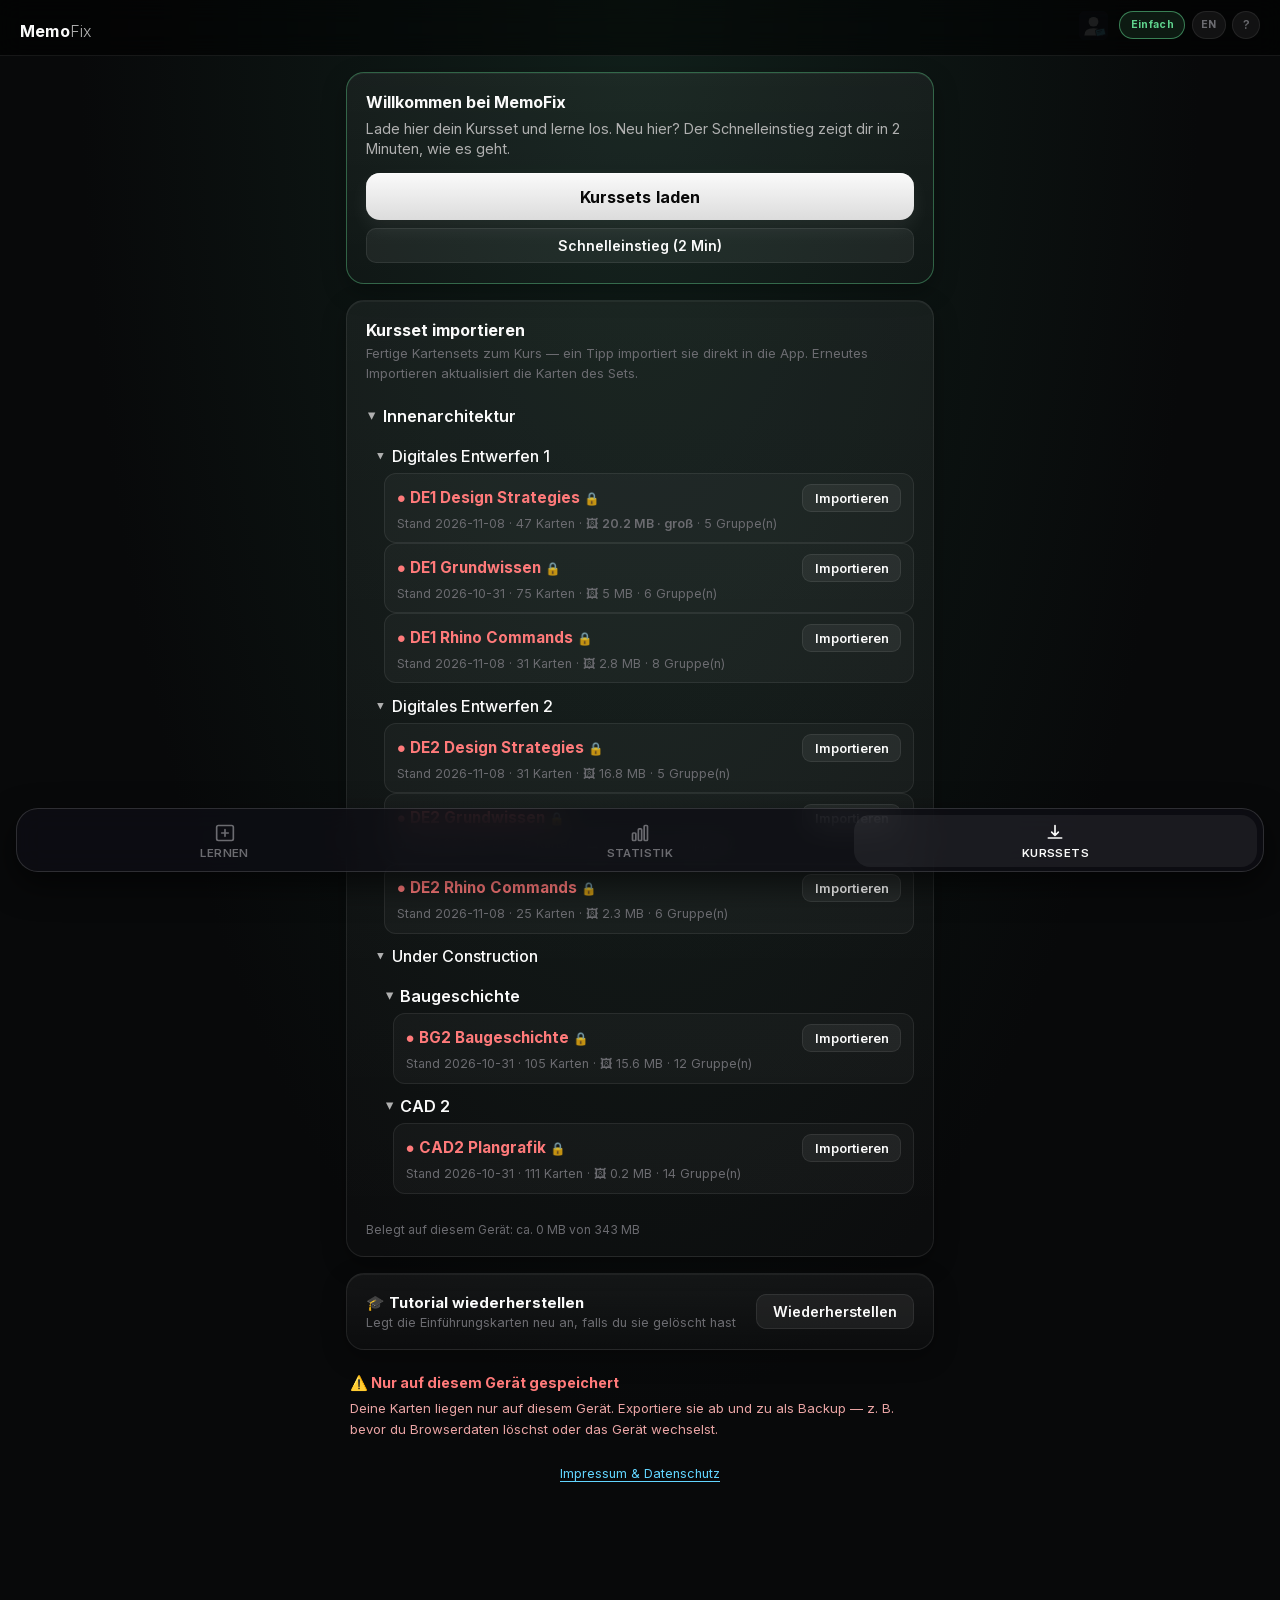
==== index.html @ 6b798d2e "Add files via upload" ====
<!DOCTYPE html>
<html lang="de">
<head>
  <meta charset="UTF-8">
  <meta name="viewport" content="width=device-width, initial-scale=1.0, viewport-fit=cover">
  <meta name="apple-mobile-web-app-capable" content="yes">
  <meta name="apple-mobile-web-app-status-bar-style" content="black-translucent">
  <meta name="apple-mobile-web-app-title" content="MemoFix">
  <meta name="theme-color" content="#080808">
  <link rel="manifest" href="manifest.json">
  <link rel="apple-touch-icon" href="apple-touch-icon.png">
  <link rel="icon" type="image/png" sizes="192x192" href="icon-192.png">
  <title>MemoFix</title>
  <link rel="stylesheet" href="style.css?v=102">
</head>
<body>

  <header>
    <h1><span class="title-memo">Memo</span><span class="title-pix">Fix</span></h1>
    <div class="header-btns">
      <button id="btn-modus" class="btn-modus" type="button">Einfach</button>
      <button id="btn-lang" class="btn-lang">EN</button>
      <button id="btn-info" class="btn-help" title="Hilfe">?</button>
    </div>
  </header>

  <!-- ── INFO-MODAL ────────────────────────────────────── -->
  <div id="info-modal" class="modal-backdrop hidden">
    <div class="modal">
      <div class="modal-header">
        <h2>Hilfe</h2>
        <button id="btn-info-close" class="btn-modal-close">✕</button>
      </div>
      <div class="modal-body">
        <div class="modal-section">
          <div class="modal-section-title">🎴 Lernmodus</div>
          <div class="anleitung-zeilen">
            <div class="anleitung-zeile">
              <span class="anleitung-icon">🖼️</span>
              <div class="anleitung-text"><strong>Foto-Karte: Bild → Begriff</strong> — Bild sehen, Begriff erinnern · Karte antippen → dreht sich um → Begriff erscheint</div>
            </div>
            <div class="anleitung-zeile">
              <span class="anleitung-icon">📖</span>
              <div class="anleitung-text"><strong>Begriff-Karte: Begriff → Info</strong> — Begriff sehen, Info/Definition erinnern · Karte antippen → dreht sich um</div>
            </div>
            <div class="anleitung-zeile">
              <span class="anleitung-icon">🔄</span>
              <div class="anleitung-text"><strong>Umgekehrt lernen</strong> — Modus „Begriff → Bild/Text": Begriff vorstellen, dann Bild/Definition aufdecken</div>
            </div>
            <div class="anleitung-zeile">
              <span class="anleitung-icon">🔍</span>
              <div class="anleitung-text"><strong>„Begriff zeigen"</strong> — Antwort aufdecken ohne Tippen, zählt als nachgeschaut (✗)</div>
            </div>
            <div class="anleitung-zeile">
              <span class="anleitung-icon">✓✗</span>
              <div class="anleitung-text"><strong>Wertung korrigieren</strong> — ✓ oder ✗ antippen, um die Wertung zu ändern</div>
            </div>
            <div class="anleitung-zeile">
              <span class="anleitung-icon">↺</span>
              <div class="anleitung-text"><strong>Nachgeschaut üben</strong> — nach der Übung nur die nicht gewussten Karten wiederholen</div>
            </div>
            <div class="anleitung-zeile">
              <span class="anleitung-icon">🎯</span>
              <div class="anleitung-text"><strong>Schwächste Karten</strong> — startet mit den Karten, die du am häufigsten nachgeschaut hast · bezieht sich auf deine aktuelle Auswahl</div>
            </div>
            <div class="anleitung-zeile">
              <span class="anleitung-icon">↔️</span>
              <div class="anleitung-text"><strong>Pfeile / Wischen</strong> — Karten ohne Wertung vor- und zurückblättern · links/rechts wischen hat denselben Effekt</div>
            </div>
            <div class="anleitung-zeile">
              <span class="anleitung-icon">💬</span>
              <div class="anleitung-text"><strong>Notiz</strong> — erscheint beim Aufdecken als Zusatzinfo</div>
            </div>
            <div class="anleitung-zeile">
              <span class="anleitung-icon">⏱</span>
              <div class="anleitung-text"><strong>Auto-Timer</strong> — 3 · 5 · 8 · 12 s wählen: Karte dreht sich automatisch um, danach geht es zur nächsten · Timer-Durchläufe ohne Bewertung zählen nicht in die Statistik</div>
            </div>
            <div class="anleitung-zeile">
              <span class="anleitung-icon">🔁</span>
              <div class="anleitung-text"><strong>Autorepeat</strong> — nach dem letzten Bild startet die Runde automatisch neu</div>
            </div>
            <div class="anleitung-zeile">
              <span class="anleitung-icon">⭐</span>
              <div class="anleitung-text"><strong>Favoriten</strong> — Stern antippen markiert eine Karte als Favorit · unter SICHERUNG gezielt als Favoriten-Gruppe exportieren</div>
            </div>
          </div>
        </div>
        <div class="modal-divider"></div>
        <div class="modal-section">
          <div class="modal-section-title">⚙️ Verwaltung</div>
          <div class="anleitung-zeilen">
            <div class="anleitung-zeile">
              <span class="anleitung-icon">📂</span>
              <div class="anleitung-text"><strong>3 Ebenen:</strong> Sammlung → Gruppe → Karte — z.B. „Hochschule" → „Biologie Kap. 3" → einzelne Karten</div>
            </div>
            <div class="anleitung-zeile">
              <span class="anleitung-icon">1️⃣</span>
              <div class="anleitung-text"><strong>Sammlung erstellen</strong> — Oberkategorie für verwandte Gruppen · per ▲▼ sortieren · 📁 Gruppe zwischen Sammlungen verschieben</div>
            </div>
            <div class="anleitung-zeile">
              <span class="anleitung-icon">2️⃣</span>
              <div class="anleitung-text"><strong>Gruppe erstellen</strong> — innerhalb einer Sammlung · per ▲▼ innerhalb der Sammlung sortieren</div>
            </div>
            <div class="anleitung-zeile">
              <span class="anleitung-icon">3️⃣</span>
              <div class="anleitung-text"><strong>Karte hinzufügen</strong> — ＋ am Gruppen-Header tippt direkt in diese Gruppe · oder unten im Formular Gruppe wählen, Name eingeben, 📷 Foto <em>oder</em> 📖 Text wählen</div>
            </div>
            <div class="anleitung-zeile">
              <span class="anleitung-icon">📷</span>
              <div class="anleitung-text"><strong>Foto-Karte</strong> — Foto als Vorderseite, Name als Rückseite · Foto antippen zum Austauschen</div>
            </div>
            <div class="anleitung-zeile">
              <span class="anleitung-icon">📖</span>
              <div class="anleitung-text"><strong>Begriff-Karte</strong> — Begriff vorne, Info/Definition hinten · mehrzeilige Texte werden als Aufzählung dargestellt</div>
            </div>
            <div class="anleitung-zeile">
              <span class="anleitung-icon">🔍</span>
              <div class="anleitung-text"><strong>Großansicht</strong> — Kartennamen antippen → Bild/Text wird groß angezeigt · links/rechts wischen zum Durchblättern</div>
            </div>
            <div class="anleitung-zeile">
              <span class="anleitung-icon">📋</span>
              <div class="anleitung-text"><strong>Kopieren</strong> — Karte in eine andere Gruppe duplizieren (✏️ öffnet Bearbeiten-Modal)</div>
            </div>
            <div class="anleitung-zeile">
              <span class="anleitung-icon">🎨</span>
              <div class="anleitung-text"><strong>Sammlungsfarbe</strong> — Farbpunkt neben dem Sammlungsnamen antippen · Farbe erscheint als Streifen links und als Kartenhintergrund im Lernmodus</div>
            </div>
            <div class="anleitung-zeile">
              <span class="anleitung-icon">🔗</span>
              <div class="anleitung-text"><strong>Links</strong> — beim Bearbeiten einer Karte Links hinzufügen (z.&nbsp;B. Wikipedia, YouTube) · erscheinen beim Aufdecken als tippbare Verweise</div>
            </div>
            <div class="anleitung-zeile">
              <span class="anleitung-icon">💬</span>
              <div class="anleitung-text"><strong>Notiz</strong> — kurze Zusatzinfo pro Karte (max. 250 Zeichen) · wird beim Aufdecken angezeigt</div>
            </div>
          </div>
        </div>
        <div class="modal-divider"></div>
        <div class="modal-section">
          <div class="modal-section-title">💾 Datenspeicher &amp; Backup</div>
          <div class="anleitung-zeilen">
            <div class="anleitung-zeile">
              <span class="anleitung-icon">📱</span>
              <div class="anleitung-text">Karten werden <strong>lokal im Browser</strong> gespeichert — kein Server, kein Internet nötig</div>
            </div>
            <div class="anleitung-zeile">
              <span class="anleitung-icon">📤</span>
              <div class="anleitung-text"><strong>Exportieren als Datei</strong> — einzelne Gruppen oder alles sichern und teilen · <strong>iPhone:</strong> Teilen-Menü → „In Dateien sichern"</div>
            </div>
            <div class="anleitung-zeile">
              <span class="anleitung-icon">🖨</span>
              <div class="anleitung-text"><strong>Exportieren als PDF</strong> — unter SICHERUNG Gruppen wählen, Format „PDF" wählen · öffnet Druckansicht mit allen Karten · im Druckdialog „Als PDF sichern" wählen</div>
            </div>
            <div class="anleitung-zeile">
              <span class="anleitung-icon">📥</span>
              <div class="anleitung-text"><strong>Importieren</strong> — Hinzufügen (bestehende behalten) oder Alles ersetzen · importiert auch Sammlungsstruktur</div>
            </div>
            <div class="anleitung-zeile">
              <span class="anleitung-icon">⚠️</span>
              <div class="anleitung-text">„Browserdaten löschen" (in den Einstellungen von Browser oder Handy) entfernt auch alle Karten — regelmäßig exportieren!</div>
            </div>
          </div>
        </div>
        <div class="modal-divider"></div>
        <div class="modal-section">
          <div class="modal-section-title">🔧 Probleme &amp; Lösungen</div>
          <div class="anleitung-zeilen">
            <div class="anleitung-zeile">
              <span class="anleitung-icon">🖼️</span>
              <div class="anleitung-text"><strong>Bilder verschwunden oder Export hängt?</strong> — App schließen und neu öffnen · die Bilder werden sofort wieder geladen · keine Daten gehen verloren</div>
            </div>
          </div>
        </div>
        <p class="modal-meta-device">📱 Optimiert für iPhone im Hochformat</p>
        <p class="modal-meta">Version 2.0 · Prof. Klaus Teltenkötter 2026 <span id="build-version" class="modal-meta-build"></span></p>
      </div>
    </div>
  </div>

  <!-- ── KARTE BEARBEITEN / KOPIEREN MODAL ─────────────── -->
  <!-- ── NAMEN (Sammlung / Gruppe) ─────────────────────── -->
  <div id="namen-modal" class="modal-backdrop hidden">
    <div class="modal">
      <div class="modal-header">
        <h2 id="namen-modal-titel">Bearbeiten</h2>
        <button id="btn-namen-close" class="btn-modal-close">✕</button>
      </div>
      <div class="modal-body">
        <div class="form-group">
          <label for="namen-de" id="namen-de-l">Name</label>
          <input type="text" id="namen-de" maxlength="60">
        </div>
        <div class="form-group">
          <label for="namen-en" id="namen-en-l">Name (EN)</label>
          <input type="text" id="namen-en" maxlength="60">
        </div>
        <label class="check-zeile hidden" id="namen-zweisprachig-zeile">
          <input type="checkbox" id="namen-zweisprachig">
          <span id="namen-zweisprachig-l">Inhalt ist bereits zweisprachig (Sprachschalter ändert die Karten nicht)</span>
        </label>
        <button id="btn-namen-save" class="btn-primary" style="margin-top:0.75rem">Speichern</button>
      </div>
    </div>
  </div>

  <div id="karte-edit-modal" class="modal-backdrop hidden">
    <div class="modal">
      <div class="modal-header">
        <h2 id="karte-edit-titel">Karte bearbeiten</h2>
        <button id="btn-karte-edit-close" class="btn-modal-close">✕</button>
      </div>
      <div class="modal-body">
        <div class="form-group">
          <label>Typ</label>
          <div class="karten-modus-chips">
            <button type="button" id="karte-edit-chip-foto" class="karten-modus-chip">📷 Bild vorn</button>
            <button type="button" id="karte-edit-chip-text" class="karten-modus-chip">📖 Begriff vorn, Bild hinten</button>
          </div>
          <p id="karte-edit-chip-hinweis" class="modal-hint" style="font-size:0.75rem;line-height:1.45;margin-top:0.4rem"></p>
        </div>
        <div class="form-group hidden" id="karte-edit-foto-gruppe">
          <label id="karte-edit-foto-label">Fotos <span class="label-optional">(mehrere möglich)</span></label>
          <div id="karte-edit-fotos-liste" class="karte-edit-fotos-liste hidden"></div>
          <label for="karte-edit-foto-input" class="btn-datei-waehlen">📷 Foto hinzufügen</label>
          <input type="file" id="karte-edit-foto-input" accept="image/*" multiple style="display:none">
        </div>
        <div class="form-group">
          <label for="karte-edit-name" id="karte-edit-name-label">Name</label>
          <input type="text" id="karte-edit-name" maxlength="100">
        </div>
        <div class="form-group">
          <label for="karte-edit-gruppe">Gruppe</label>
          <select id="karte-edit-gruppe"></select>
        </div>
        <div class="form-group hidden" id="karte-edit-vorderseite-gruppe">
          <label for="karte-edit-vorderseite">Text / Vorderseite</label>
          <textarea id="karte-edit-vorderseite" class="input-vorderseite" maxlength="1000"></textarea>
        </div>
        <div class="form-group">
          <label for="karte-edit-notiz">Notiz <span class="label-optional">(optional)</span></label>
          <textarea id="karte-edit-notiz" class="input-notiz" rows="4" maxlength="3000" placeholder="Zusatzinfo, erscheint beim Aufdecken… (max. 3000 Zeichen)"></textarea>
        </div>
        <div class="form-group">
          <label for="karte-edit-merke">Merke <span class="label-optional">(optional, farbig hervorgehoben)</span></label>
          <textarea id="karte-edit-merke" class="input-notiz" rows="2" maxlength="500" placeholder="Kernaussage in ein bis zwei Sätzen… (max. 500 Zeichen)"></textarea>
        </div>
        <details class="en-felder" id="karte-edit-en">
          <summary id="karte-edit-en-summary">🇬🇧 English <span class="label-optional">(optional, für den Sprachschalter)</span></summary>
          <div class="form-group">
            <label for="karte-edit-name-en" id="l-name-en">Name (EN)</label>
            <input type="text" id="karte-edit-name-en" maxlength="100">
          </div>
          <div class="form-group">
            <label for="karte-edit-vorderseite-en" id="l-vorderseite-en">Vorderseite (EN)</label>
            <textarea id="karte-edit-vorderseite-en" class="input-vorderseite" maxlength="1000"></textarea>
          </div>
          <div class="form-group">
            <label for="karte-edit-notiz-en" id="l-notiz-en">Notiz (EN)</label>
            <textarea id="karte-edit-notiz-en" class="input-notiz" rows="4" maxlength="3000"></textarea>
          </div>
          <div class="form-group">
            <label for="karte-edit-merke-en" id="l-merke-en">Merke (EN)</label>
            <textarea id="karte-edit-merke-en" class="input-notiz" rows="2" maxlength="500"></textarea>
          </div>
        </details>
        <div class="form-group">
          <label for="karte-edit-links">Links <span class="label-optional">(optional, eine URL pro Zeile)</span></label>
          <textarea id="karte-edit-links" class="input-notiz" rows="2" maxlength="1000" placeholder="https://…"></textarea>
        </div>
        <div class="form-group">
          <label for="karte-edit-video">YouTube <span class="label-optional">(optional — Video-ID oder URL)</span></label>
          <input type="text" id="karte-edit-video" class="input-video" placeholder="z.B. KNDU2hgeLlc oder https://youtu.be/…" autocomplete="off" autocorrect="off" spellcheck="false">
          <span id="karte-edit-video-status" class="video-input-status"></span>
        </div>
        <button id="btn-karte-edit-save" class="btn-primary">Speichern</button>
      </div>
    </div>
  </div>

  <!-- ── GRUPPE VERSCHIEBEN MODAL ─────────────────────── -->
  <div id="gruppe-verschieben-modal" class="modal-backdrop hidden">
    <div class="modal">
      <div class="modal-header">
        <h2>Gruppe verschieben</h2>
        <button id="btn-gruppe-verschieben-close" class="btn-modal-close">✕</button>
      </div>
      <div class="modal-body">
        <p class="modal-hint" id="gruppe-verschieben-info"></p>
        <div id="sammlung-auswahl-liste" class="sammlung-auswahl-liste"></div>
      </div>
    </div>
  </div>

  <!-- ── EXPORT MODAL ──────────────────────────────────── -->
  <div id="export-modal" class="modal-backdrop hidden">
    <div class="modal">
      <div class="modal-header">
        <h2>Gruppen exportieren</h2>
        <button id="btn-export-modal-close" class="btn-modal-close">✕</button>
      </div>
      <div class="modal-body">
        <p class="modal-hint">Welche Gruppen sollen exportiert werden?</p>
        <div id="export-gruppen-liste" class="modal-check-liste"></div>
        <div class="selection-actions" style="margin:0.5rem 0 0.75rem">
          <button id="btn-export-alle" class="btn-secondary">Alle</button>
          <button id="btn-export-keine" class="btn-secondary">Keine</button>
        </div>
        <div class="export-format-toggle">
          <button class="export-fmt-btn active" data-fmt="datei">📦 Datei</button>
          <button class="export-fmt-btn" data-fmt="pdf">🖨 PDF</button>
        </div>
        <label class="modal-hint" style="display:flex;align-items:center;gap:0.5rem;margin-top:0.6rem;cursor:pointer">
          <input type="checkbox" id="export-ohne-bilder"> <span id="export-ohne-bilder-txt">Ohne Bilder (nur Text, Links, Struktur)</span>
        </label>
        <button id="btn-export-start" class="btn-primary" style="margin-top:0.75rem">Exportieren</button>
        <p id="export-ios-hinweis" class="modal-hint hidden" style="margin-top:0.75rem;font-size:0.78rem;line-height:1.5">
          📱 <strong>iPhone / iPad:</strong> Die Datei wird über das Teilen-Menü geöffnet. Tippe dort auf <em>„In Dateien sichern"</em>, um den Speicherort selbst zu wählen.
        </p>
        <p id="export-pdf-hinweis" class="modal-hint hidden" style="margin-top:0.75rem;font-size:0.78rem;line-height:1.5">
          🖨 Im Druckdialog <em>„Als PDF sichern"</em> wählen · <strong>iPhone:</strong> Teilen-Symbol → „In Dateien sichern"
        </p>
      </div>
    </div>
  </div>

  <!-- ── IMPORT MODAL ──────────────────────────────────── -->
  <div id="import-modal" class="modal-backdrop hidden">
    <div class="modal">
      <div class="modal-header">
        <h2>Importieren</h2>
        <button id="btn-import-modal-close" class="btn-modal-close">✕</button>
      </div>
      <div class="modal-body">
        <p class="modal-hint">Gefundene Gruppen in der Datei:</p>
        <div id="import-gruppen-info" class="import-gruppen-info"></div>
        <div class="import-modus-toggle">
          <button class="import-modus-btn active" data-modus="hinzufuegen">
            <div class="modus-label">➕ Hinzufügen</div>
            <div class="modus-desc">Neue Gruppen ergänzen · Bestehende behalten</div>
          </button>
          <button class="import-modus-btn" data-modus="ersetzen">
            <div class="modus-label">🔄 Alles ersetzen</div>
            <div class="modus-desc">Alle vorhandenen Karten werden überschrieben</div>
          </button>
        </div>
        <button id="btn-import-start" class="btn-primary" style="margin-top:0.75rem">Importieren</button>
      </div>
    </div>
  </div>

  <main>

    <!-- ── VERWALTUNG ─────────────────────────────────── -->
    <section id="view-verwaltung" class="view">

      <div class="card">
        <div class="card-header">
          <h2>Sammlungen</h2>
          <span id="sammlungen-badge" class="badge">0</span>
          <span id="karten-gesamt" class="badge">0</span>
          <button id="btn-toggle-alle-gruppen" class="btn-gruppen-toggle">Alle öffnen</button>
        </div>
        <div class="karten-filter">
          <div class="suche-wrap">
            <input type="text" id="input-karten-suche" placeholder="🔍 Karten suchen…" class="karten-suche">
            <button id="btn-suche-clear" class="suche-clear-btn hidden" aria-label="Suche löschen">✕</button>
          </div>
          <select id="select-karten-sort" class="karten-sort">
            <option value="manuell">Manuell ▲▼</option>
            <option value="az" selected>A → Z</option>
            <option value="za">Z → A</option>
          </select>
        </div>
        <div class="input-row" style="margin-bottom:0.75rem">
          <input type="text" id="input-neue-sammlung" placeholder="Neue Sammlung…" maxlength="60">
          <button id="btn-sammlung-add" class="btn-icon" title="Sammlung hinzufügen">+</button>
        </div>
        <div id="sammlungen-liste"></div>
        <p id="keine-sammlungen-hinweis" class="hinweis hidden">Noch keine Sammlungen. Bitte eine Sammlung anlegen.</p>
        <p id="keine-karten-hinweis" class="hinweis hidden">Noch keine Karten vorhanden.</p>
      </div>

      <div class="card">
        <div class="card-header card-header-toggle" id="karte-hinzufuegen-header">
          <h2>Karte hinzufügen</h2>
          <span class="card-toggle-arrow">▶</span>
        </div>
        <div id="karte-hinzufuegen-body" class="hidden">
        <form id="form-karte">
          <div class="form-group">
            <label for="select-gruppe">Gruppe</label>
            <select id="select-gruppe" required>
              <option value="">Gruppe wählen…</option>
            </select>
          </div>
          <div class="form-group">
            <label for="input-name" id="label-input-name">Name</label>
            <input type="text" id="input-name" placeholder="Name oder Begriff…" required maxlength="100">
          </div>
          <div class="form-group">
            <label>Karten-Inhalt</label>
            <div class="karten-modus-chips">
              <button type="button" class="karten-modus-chip active" id="chip-foto">📷 Bild vorn</button>
              <button type="button" class="karten-modus-chip" id="chip-text">📖 Begriff vorn, Bild hinten</button>
            </div>
            <p id="chip-hinweis" class="modal-hint" style="font-size:0.75rem;line-height:1.45;margin-top:0.4rem"></p>
            <div id="foto-bereich">
              <label id="foto-bereich-label" class="hidden"></label>
              <div id="neue-karte-fotos-liste" class="karte-edit-fotos-liste hidden"></div>
              <div class="foto-upload" id="foto-upload">
                <input type="file" id="input-foto" accept="image/*" multiple>
                <div id="upload-placeholder" class="upload-placeholder">
                  <span class="upload-icon">📷</span>
                  <span>Tippen zum Foto auswählen</span>
                </div>
              </div>
              <label for="input-foto" id="btn-neue-karte-foto-add" class="btn-datei-waehlen hidden">📷 Weiteres Foto hinzufügen</label>
            </div>
            <div id="text-bereich" class="hidden">
              <textarea id="input-vorderseite" class="input-vorderseite" placeholder="Text, Definition oder Erklärung… (max. 1000 Zeichen)" maxlength="1000"></textarea>
            </div>
          </div>
          <div class="form-group">
            <label for="input-notiz">Notiz <span class="label-optional">(optional, erscheint beim Aufdecken)</span></label>
            <textarea id="input-notiz" class="input-notiz" rows="4" maxlength="3000" placeholder="Zusatzinfo zum Begriff… (max. 3000 Zeichen)"></textarea>
          </div>
          <div class="form-group">
            <label for="input-merke">Merke <span class="label-optional">(optional, farbig hervorgehoben)</span></label>
            <textarea id="input-merke" class="input-notiz" rows="2" maxlength="500" placeholder="Kernaussage in ein bis zwei Sätzen… (max. 500 Zeichen)"></textarea>
          </div>
          <div class="form-group">
            <label for="input-links">Links <span class="label-optional">(optional, eine URL pro Zeile)</span></label>
            <textarea id="input-links" class="input-notiz" rows="2" maxlength="1000" placeholder="https://…"></textarea>
          </div>
          <div class="form-group">
            <label for="input-video">YouTube <span class="label-optional">(optional — Video-ID oder URL)</span></label>
            <input type="text" id="input-video" class="input-video" placeholder="z.B. KNDU2hgeLlc oder https://youtu.be/…" autocomplete="off" autocorrect="off" spellcheck="false">
            <span id="input-video-status" class="video-input-status"></span>
          </div>
          <button type="submit" id="btn-karte-speichern" class="btn-primary">Karte speichern</button>
        </form>
        </div>
      </div>

    </section>

    <!-- ── LERNEN ──────────────────────────────────────── -->
    <section id="view-lernen" class="view hidden">

      <div id="lernen-auswahl">
        <div class="card">
          <div class="card-header" id="lernen-auswahl-header"><h2>Gruppen auswählen</h2><button id="btn-lern-toggle-alle" class="btn-gruppen-toggle" type="button">Alle öffnen</button></div>
          <div id="gruppen-checkboxen" class="gruppen-checkboxen"></div>
          <div class="selection-actions">
            <button id="btn-alle-waehlen" class="btn-secondary">Alle</button>
            <button id="btn-keine-waehlen" class="btn-secondary">Keine</button>
            <button id="btn-schwaeche-waehlen" class="btn-secondary">Schwächste</button>
          </div>
          <div class="lernmodus-toggle">
            <button class="lernmodus-btn active" data-modus="foto" id="btn-modus-foto">
              <div class="modus-label">Normal</div>
              <div class="modus-desc">📷 Foto · 📖 Begriff → Lösung</div>
            </button>
            <button class="lernmodus-btn" data-modus="name" id="btn-modus-name">
              <div class="modus-label">Umgekehrt</div>
              <div class="modus-desc">Lösung → 📷 Foto · 📖 Begriff</div>
            </button>
          </div>
          <div class="lern-timer-row nur-erweitert">
            <span class="lern-timer-label">⏱</span>
            <div class="lern-timer-btns" id="auswahl-timer-btns">
              <button class="timer-btn active" data-sek="0">Aus</button>
              <button class="timer-btn" data-sek="1">1s</button>
              <button class="timer-btn" data-sek="3">3s</button>
              <button class="timer-btn" data-sek="5">5s</button>
              <button class="timer-btn" data-sek="10">10s</button>
              <button class="timer-btn timer-btn-repeat" id="btn-autorepeat-auswahl">🔁</button>
            </div>
          </div>
          <div class="lern-start-row">
            <button id="btn-lernen-start" class="btn-primary btn-large" disabled>Lernen starten</button>
            <button id="btn-fullscreen169" class="btn-secondary btn-large-sec nur-erweitert" disabled>⛶ Fullscreen 16:9</button>
          </div>
          <button id="btn-spiel" class="btn-spiel-karte" disabled>
            <span class="bsk-titel">🤿 <span class="title-memo">Memo</span><span class="title-pix">Dive</span></span>
            <span class="bsk-text">Lernt gemeinsam spielerisch.</span>
          </button>
          <!-- TEST-FEATURE: bei Bedarf komplett entfernbar (HTML/CSS/JS je 1 Block) -->
          <button type="button" id="btn-claude-auswahl-besprechen" class="btn-claude-besprechen" disabled>🗣️ Auswahl mit Claude besprechen</button>
        </div>
      </div>

      <div id="lernen-flashcard" class="hidden">
        <div class="lern-header">
          <div class="lern-header-links">
            <button id="btn-beenden" class="btn-text">✕ Beenden</button>
            <button id="btn-lern-favorit" class="btn-lern-favorit hidden" title="Favorit">★</button>
          </div>
          <div class="lern-progress-wrap">
            <div class="lern-progress-track">
              <div id="lern-progress-fill" class="lern-progress-fill" style="width:0%"></div>
            </div>
            <span id="lern-position" class="lern-position-counter">1 / 1</span>
          </div>
          <button id="btn-mischen" class="btn-text nur-erweitert">⇄ Gemischt</button>
        </div>
        <div class="lern-karte-area">
          <div id="stack-card-2" class="stack-card stack-card-2"></div>
          <div id="stack-card-1" class="stack-card stack-card-1"></div>
          <div id="lernkarte" class="lernkarte">
            <span id="lern-favorit-stern" class="lern-favorit-stern hidden">⭐</span>
            <div id="lernkarte-foto-wrapper" class="lernkarte-foto-wrapper">
              <img id="lern-foto" src="" alt="Foto">
              <div id="lern-foto-slideshow" class="foto-slideshow hidden">
                <div id="lern-foto-slides" class="foto-slides"></div>
                <div id="lern-foto-dots" class="foto-dots"></div>
              </div>
            </div>
            <div class="lernkarte-text-scroll-wrap hidden" id="lernkarte-text-scroll-wrap">
              <div id="lernkarte-text-vorderseite" class="lernkarte-text-vorderseite">
                <div id="lern-text-gruppe" class="lern-text-gruppe"></div>
                <p id="lern-vorderseite-text"></p>
                <p id="lern-notiz-text-rueck" class="lern-notiz hidden"></p>
                <div id="lern-text-fotos" class="lern-text-fotos hidden">
                  <div id="lern-text-fotos-slides" class="lern-text-fotos-slides"></div>
                  <div id="lern-text-fotos-dots" class="lern-text-fotos-dots"></div>
                </div>
              </div>
              <div class="scroll-ind scroll-ind-top hidden" id="scroll-ind-top">▲</div>
              <div class="scroll-ind scroll-ind-bottom hidden" id="scroll-ind-bottom">▼</div>
            </div>
            <div id="lern-name-karte" class="lern-name-karte hidden">
              <span id="lern-name-karte-text"></span>
              <span id="lern-name-karte-gruppe" class="lern-name-karte-gruppe"></span>
            </div>
            <div id="lern-hint-pill" class="lern-hint-pill">
              <svg width="12" height="12" viewBox="0 0 24 24" fill="none" stroke="currentColor" stroke-width="2" stroke-linecap="round" stroke-linejoin="round"><path d="M9 11.24V7.5a2.5 2.5 0 0 1 5 0v3.74M7 11h10l-1 9H8z"/></svg>
              <span>Tippen zum Aufdecken</span>
            </div>
            <div id="lern-name-overlay" class="lern-name-overlay hidden">
              <span id="lern-name-text"></span>
              <span id="lern-gruppe-text" class="lern-gruppe-text"></span>
              <p id="lern-notiz-text" class="lern-notiz hidden"></p>
            </div>
          </div>
        </div>
        <div id="lern-repeat-pause" class="lern-repeat-pause hidden"></div>
        <div id="lern-card-links" class="lern-card-links hidden"></div>
        <div id="lern-card-video" class="lern-card-video hidden"></div>
        <div id="lern-swipe-hint" class="lern-swipe-hint hidden">
          <div class="lern-swipe-hint-inner">
            <span class="lern-swipe-arrow">←</span>
            <span class="lern-swipe-label">wischen</span>
            <span class="lern-swipe-arrow">→</span>
          </div>
          <div class="lern-swipe-sub">navigiert vor &amp; zurück</div>
        </div>
        <div id="lern-countdown" class="lern-countdown hidden">3</div>
        <div id="timer-bar-wrap" class="timer-bar-wrap hidden">
          <div id="timer-bar" class="timer-bar"></div>
        </div>
        <div class="session-timer-row nur-erweitert" id="session-timer-row">
          <span class="lern-timer-label">⏱</span>
          <div class="lern-timer-btns">
            <button class="timer-btn active" data-sek="0">Aus</button>
            <button class="timer-btn" data-sek="1">1s</button>
            <button class="timer-btn" data-sek="3">3s</button>
            <button class="timer-btn" data-sek="5">5s</button>
            <button class="timer-btn" data-sek="10">10s</button>
            <button class="timer-btn timer-btn-repeat" id="btn-autorepeat-session">🔁</button>
          </div>
        </div>
        <div class="lern-steuerung">
          <button id="btn-zurueck" class="btn-nav">&#8592;</button>
          <div class="mitte-bereich">
            <button id="btn-aufdecken" class="btn-aufdecken">Begriff zeigen</button>
            <div id="lern-feedback" class="lern-feedback hidden"></div>
          </div>
          <div class="btn-weiter-wrap">
            <button id="btn-weiter" class="btn-nav">&#8594;</button>
          </div>
        </div>
        <!-- TEST-FEATURE: bei Bedarf komplett entfernbar (HTML/CSS/JS je 1 Block) -->
        <button type="button" id="btn-claude-besprechen" class="btn-claude-besprechen">🗣️ Mit Claude besprechen</button>
      </div>

      <div id="lernen-ende" class="hidden">
        <div class="ende-card">
          <h2>Übung beendet!</h2>
          <p class="ende-subtitle" id="ende-subtitle"></p>
          <div class="ende-stats">
            <div class="stat stat-gewusst">
              <span class="stat-zahl" id="stat-gewusst">0</span>
              <span class="stat-label">Gewusst ✓</span>
            </div>
            <div class="stat stat-nicht">
              <span class="stat-zahl" id="stat-nicht">0</span>
              <span class="stat-label">Nachgeschaut ✗</span>
            </div>
          </div>
          <div class="ende-buttons">
            <button id="btn-neue-uebung" class="btn-primary">Neue Übung starten</button>
            <button id="btn-nachgeschaut-ueben" class="btn-text hidden">↺ Nachgeschaut üben</button>
            <button id="btn-ende-auswahl" class="btn-text">Andere Gruppen auswählen</button>
          </div>
        </div>
      </div>

    </section>

    <!-- ── STATISTIK ───────────────────────────────────── -->
    <section id="view-statistik" class="view hidden">

      <div class="card">
        <div class="card-header"><h2>Übersicht</h2></div>
        <div class="stat-overview">
          <div class="stat-overview-item">
            <span class="stat-overview-zahl" id="stat-total-sitzungen">0</span>
            <span class="stat-overview-label">Sitzungen</span>
          </div>
          <div class="stat-overview-item">
            <span class="stat-overview-zahl" id="stat-avg-score">—</span>
            <span class="stat-overview-label">Ø Trefferquote</span>
          </div>
          <div class="stat-overview-item">
            <span class="stat-overview-zahl" id="stat-total-abgefragt">0</span>
            <span class="stat-overview-label">Abfragen gesamt</span>
          </div>
        </div>
      </div>

      <div class="card">
        <div class="card-header"><h2>Schwierigste Karten</h2>
          <div id="stat-zeitraum" class="stat-zeitraum"><button type="button" data-tage="30">30 Tage</button><button type="button" data-tage="0">Alle</button></div>
        </div>
        <div id="schwierigste-namen"></div>
        <p id="keine-schwierig-hinweis" class="hinweis">Noch keine Daten vorhanden.</p>
        <button id="btn-schwaeche-ueben" class="btn-schwaeche hidden">⟳ Schwächste Karten jetzt üben</button>
      </div>

      <div class="card">
        <div class="card-header"><h2>Letzte Sitzungen</h2></div>
        <div id="sitzungen-verlauf"></div>
        <p id="keine-verlauf-hinweis" class="hinweis">Noch keine Sitzungen absolviert.</p>
      </div>

      <div class="card">
        <div class="sicherung-zeile">
          <div class="sicherung-info">
            <strong>Statistik zurücksetzen</strong>
            <p>Alle Sitzungsdaten löschen, Karten bleiben erhalten</p>
          </div>
          <button id="btn-statistik-loeschen" class="btn-danger">Löschen</button>
        </div>
      </div>

    </section>

    <!-- ── SICHERUNG ───────────────────────────────────── -->
    <section id="view-sicherung" class="view hidden">

      <div id="kursset-hinweis" class="kursset-hinweis-box hidden">
        <span></span>
        <button type="button" id="kursset-hinweis-link" class="btn-text">Anzeigen</button>
      </div>

      <div class="card willkommen-card hidden" id="willkommen-card">
        <strong id="willkommen-titel">Willkommen bei MemoFix</strong>
        <p id="willkommen-text">Lade unten dein Kursset und lerne los. Neu hier? Der Schnelleinstieg zeigt dir in 2 Minuten, wie es geht.</p>
        <div class="willkommen-btns">
          <button type="button" id="btn-willkommen-laden" class="btn-primary">Kurssets laden</button>
          <button type="button" id="btn-willkommen-start" class="btn-secondary">Schnelleinstieg (2 Min)</button>
        </div>
      </div>

      <div class="card" id="kursset-card">
        <strong id="kursset-titel">Kursset importieren</strong>
        <p id="kursset-desc" class="kursset-desc">Fertige Kartensets zum Kurs — ein Tipp importiert sie direkt in die App. Erneutes Importieren aktualisiert die Karten des Sets.</p>
        <div id="kursset-liste" class="kursset-liste"></div>
        <button type="button" id="btn-kursset-alle" class="btn-secondary hidden" style="margin-top:0.6rem;width:100%">Alle aktualisieren</button>
        <button type="button" id="btn-kursset-aufraeumen" class="btn-secondary hidden" style="margin-top:0.5rem;width:100%">🧹 Speicher aufräumen</button>
      </div>

      <div class="card nur-erweitert">
        <div class="sicherung-zeile">
          <div class="sicherung-info">
            <strong>Aus Datei importieren</strong>
            <p>Karten aus einer Backup-Datei laden</p>
          </div>
          <button id="btn-import-trigger" class="btn-secondary btn-inline">Importieren</button>
          <input type="file" id="input-import" accept=".json" class="hidden">
        </div>
      </div>

      <div class="card nur-erweitert">
        <div class="sicherung-zeile">
          <div class="sicherung-info">
            <strong>Exportieren</strong>
            <p>Einzelne Gruppen oder alles als Backup speichern</p>
          </div>
          <button id="btn-export" class="btn-primary btn-inline">Exportieren</button>
        </div>
      </div>

      <div class="card nur-erweitert">
        <div class="sicherung-zeile">
          <div class="sicherung-info">
            <strong>Fotos komprimieren</strong>
            <p>Verkleinert große, unkomprimierte Fotos (z.&nbsp;B. über „Bearbeiten" hinzugefügt), spart Speicherplatz und macht Exporte zuverlässiger</p>
          </div>
          <button id="btn-fotos-komprimieren" class="btn-secondary btn-inline">Komprimieren</button>
        </div>
      </div>

      <div class="card nur-erweitert">
        <div class="sicherung-zeile">
          <div class="sicherung-info">
            <strong>KI-Briefing für neue Karten</strong>
            <p>Fertiger Prompt für ChatGPT, Gemini, Claude &amp; Co. — erklärt der KI das MemoFix-Datenformat, damit sie direkt passende Karten-Sets zum Import erzeugen kann</p>
          </div>
          <button type="button" id="btn-ki-briefing" class="btn-secondary btn-inline">Anzeigen</button>
        </div>
      </div>

      <div class="card nur-erweitert">
        <div class="sicherung-zeile">
          <div class="sicherung-info">
            <strong>🎯 KI-Briefing für Rate-Fragen</strong>
            <p>Prompt, mit dem eine KI zu deinen eigenen Karten Multiple-Choice-Fragen für den Raten-Modus in MemoDive erstellt. Export (ohne Bilder) → KI → Import „Hinzufügen“</p>
          </div>
          <button type="button" id="btn-ki-raten" class="btn-secondary btn-inline">Anzeigen</button>
        </div>
      </div>

      <div class="card">
        <div class="sicherung-zeile">
          <div class="sicherung-info">
            <strong id="tutorial-titel">🎓 Tutorial wiederherstellen</strong>
            <p id="tutorial-desc">Legt die Einführungskarten neu an, falls du sie gelöscht hast</p>
          </div>
          <button id="btn-tutorial-neu" class="btn-secondary btn-inline">Wiederherstellen</button>
        </div>
      </div>

      <div class="card info-card">
        <strong>⚠️ Nur auf diesem Gerät gespeichert</strong>
        <p>Deine Karten liegen nur auf diesem Gerät. Exportiere sie ab und zu als Backup — z.&nbsp;B. bevor du Browserdaten löschst oder das Gerät wechselst.</p>
      </div>

      <p class="impressum-link"><a id="link-impressum" href="impressum.html#de" target="_blank" rel="noopener">Impressum &amp; Datenschutz</a></p>

    </section>

  </main>

  <nav class="bottom-nav">
    <button class="nav-item active nur-erweitert" data-view="verwaltung">
      <svg viewBox="0 0 24 24" fill="none" stroke="currentColor" stroke-width="2" stroke-linecap="round" stroke-linejoin="round">
        <rect x="3" y="3" width="7" height="7" rx="1"/><rect x="14" y="3" width="7" height="7" rx="1"/>
        <rect x="3" y="14" width="7" height="7" rx="1"/><rect x="14" y="14" width="7" height="7" rx="1"/>
      </svg>
      <span>Verwaltung</span>
    </button>
    <button class="nav-item" data-view="lernen">
      <svg viewBox="0 0 24 24" fill="none" stroke="currentColor" stroke-width="2" stroke-linecap="round" stroke-linejoin="round">
        <rect x="2" y="3" width="20" height="18" rx="2"/><path d="M8 12h8M12 8v8"/>
      </svg>
      <span>Lernen</span>
    </button>
    <button class="nav-item" data-view="statistik">
      <svg viewBox="0 0 24 24" fill="none" stroke="currentColor" stroke-width="2" stroke-linecap="round" stroke-linejoin="round">
        <rect x="3" y="12" width="4" height="9" rx="1"/><rect x="10" y="7" width="4" height="14" rx="1"/><rect x="17" y="3" width="4" height="18" rx="1"/>
      </svg>
      <span>Statistik</span>
    </button>
    <button class="nav-item" data-view="sicherung">
      <svg viewBox="0 0 24 24" fill="none" stroke="currentColor" stroke-width="2" stroke-linecap="round" stroke-linejoin="round">
        <path d="M12 3v12M8 11l4 4 4-4"/><path d="M4 18h16"/>
      </svg>
      <span>Sicherung</span>
    </button>
  </nav>

  <!-- ── KARTE DETAIL OVERLAY ──────────────────────────── -->
  <div id="karte-detail-overlay" class="karte-detail-overlay hidden" role="dialog" aria-modal="true">
    <div class="karte-detail-inner">
      <div id="karte-detail-foto-wrap" class="karte-detail-foto-wrap">
        <img id="karte-detail-foto" src="" alt="">
        <div id="karte-detail-foto-slideshow" class="foto-slideshow hidden">
          <div id="karte-detail-foto-slides" class="foto-slides"></div>
          <div id="karte-detail-foto-dots" class="foto-dots"></div>
        </div>
      </div>
      <div id="karte-detail-text-wrap" class="karte-detail-text-wrap hidden">
        <div id="karte-detail-text"></div>
        <div id="karte-detail-text-fotos" class="lern-text-fotos hidden">
          <div id="karte-detail-text-fotos-slides" class="lern-text-fotos-slides"></div>
          <div id="karte-detail-text-fotos-dots" class="lern-text-fotos-dots"></div>
        </div>
      </div>
      <div class="karte-detail-meta">
        <span id="karte-detail-name" class="karte-detail-name"></span>
        <span id="karte-detail-gruppe" class="karte-detail-gruppe"></span>
        <span id="karte-detail-counter" class="karte-detail-counter"></span>
        <span id="karte-detail-notiz" class="karte-detail-notiz hidden"></span>
        <div id="karte-detail-links" class="karte-detail-links hidden"></div>
        <div id="karte-detail-video" class="lern-card-video hidden"></div>
      </div>
    </div>
    <div id="karte-detail-swipe-hint" class="karte-detail-swipe-hint hidden">‹ wischen ›</div>
    <button id="btn-karte-teilen" class="karte-detail-share-btn" aria-label="Karte teilen">
      <svg viewBox="0 0 24 24" fill="none" stroke="currentColor" stroke-width="2" stroke-linecap="round" stroke-linejoin="round" width="18" height="18"><circle cx="18" cy="5" r="3"/><circle cx="6" cy="12" r="3"/><circle cx="18" cy="19" r="3"/><line x1="8.59" y1="13.51" x2="15.42" y2="17.49"/><line x1="15.41" y1="6.51" x2="8.59" y2="10.49"/></svg>
    </button>
    <button id="btn-detail-favorit" class="karte-detail-fav-btn" aria-label="Favorit">★</button>
  </div>

  <div id="toast" class="toast hidden"></div>

  <!-- ── PRINT VIEW (nur für PDF-Export) ───────────────── -->
  <div id="print-view"></div>

  <!-- ── VIDEO OVERLAY ─────────────────────────────────── -->
  <div id="video-overlay" class="video-overlay hidden" role="dialog" aria-modal="true">
    <button id="btn-video-close" class="video-overlay-close" aria-label="Video schließen">✕</button>
    <div class="video-iframe-wrap" id="video-iframe-wrap">
      <iframe id="video-iframe" src="" allowfullscreen
        allow="autoplay; encrypted-media; picture-in-picture"
        frameborder="0" title="YouTube Video"></iframe>
    </div>
    <div id="video-overlay-title" class="video-overlay-title"></div>
  </div>

  <script src="app.js?v=147"></script>
</body>
</html>
---- style.css ----
/* Schriften lokal (kein Abruf bei Google): Inter und Instrument Serif, SIL Open Font License 1.1 */
@font-face { font-family: 'Instrument Serif'; font-style: italic; font-weight: 400; font-display: swap;
  src: url('fonts/InstrumentSerif-italic-latin-ext.woff2') format('woff2'); unicode-range: U+0100-02BA, U+02BD-02C5, U+02C7-02CC, U+02CE-02D7, U+02DD-02FF, U+0304, U+0308, U+0329, U+1D00-1DBF, U+1E00-1E9F, U+1EF2-1EFF, U+2020, U+20A0-20AB, U+20AD-20C4, U+2113, U+2C60-2C7F, U+A720-A7FF; }
@font-face { font-family: 'Instrument Serif'; font-style: italic; font-weight: 400; font-display: swap;
  src: url('fonts/InstrumentSerif-italic-latin.woff2') format('woff2'); unicode-range: U+0000-00FF, U+0131, U+0152-0153, U+02BB-02BC, U+02C6, U+02DA, U+02DC, U+0304, U+0308, U+0329, U+2000-206F, U+20AC, U+2122, U+2191, U+2193, U+2212, U+2215, U+FEFF, U+FFFD; }
@font-face { font-family: 'Instrument Serif'; font-style: normal; font-weight: 400; font-display: swap;
  src: url('fonts/InstrumentSerif-normal-latin-ext.woff2') format('woff2'); unicode-range: U+0100-02BA, U+02BD-02C5, U+02C7-02CC, U+02CE-02D7, U+02DD-02FF, U+0304, U+0308, U+0329, U+1D00-1DBF, U+1E00-1E9F, U+1EF2-1EFF, U+2020, U+20A0-20AB, U+20AD-20C4, U+2113, U+2C60-2C7F, U+A720-A7FF; }
@font-face { font-family: 'Instrument Serif'; font-style: normal; font-weight: 400; font-display: swap;
  src: url('fonts/InstrumentSerif-normal-latin.woff2') format('woff2'); unicode-range: U+0000-00FF, U+0131, U+0152-0153, U+02BB-02BC, U+02C6, U+02DA, U+02DC, U+0304, U+0308, U+0329, U+2000-206F, U+20AC, U+2122, U+2191, U+2193, U+2212, U+2215, U+FEFF, U+FFFD; }
@font-face { font-family: 'Inter'; font-style: normal; font-weight: 300 800; font-display: swap;
  src: url('fonts/Inter-normal-latin-ext.woff2') format('woff2'); unicode-range: U+0100-02BA, U+02BD-02C5, U+02C7-02CC, U+02CE-02D7, U+02DD-02FF, U+0304, U+0308, U+0329, U+1D00-1DBF, U+1E00-1E9F, U+1EF2-1EFF, U+2020, U+20A0-20AB, U+20AD-20C4, U+2113, U+2C60-2C7F, U+A720-A7FF; }
@font-face { font-family: 'Inter'; font-style: normal; font-weight: 300 800; font-display: swap;
  src: url('fonts/Inter-normal-latin.woff2') format('woff2'); unicode-range: U+0000-00FF, U+0131, U+0152-0153, U+02BB-02BC, U+02C6, U+02DA, U+02DC, U+0304, U+0308, U+0329, U+2000-206F, U+20AC, U+2122, U+2191, U+2193, U+2212, U+2215, U+FEFF, U+FFFD; }

*, *::before, *::after { box-sizing: border-box; margin: 0; padding: 0; }

:root {
  --bg:            #070708;
  --bg-grad:       radial-gradient(ellipse at 50% 0%, #14141a 0%, #08080a 60%);
  --surface:       #0d0d11;
  --surface2:      #131318;
  --accent:        #ffffff;
  --accent-h:      #dcdcdc;
  --text:          #FAFAFA;
  --text-dim:      #B0B0B0;
  --muted:         #6B6B70;
  --border:        rgba(255,255,255,0.08);
  --border-strong: rgba(255,255,255,0.14);
  --danger:        #cc4444;
  --shadow:        inset 0 1px 0 rgba(255,255,255,0.05), 0 8px 24px rgba(0,0,0,0.3);
  --radius:        18px;
  --nav-h:         96px;
  --header-h:      56px;
  --serif:         'Instrument Serif', Georgia, serif;
  /* MemoFix-CD: Hellblau = Identität, Links und Infos, MemoDive · Grün = Modus Einfach, „richtig“ · Orange = Achtung, Joker, Zeit · Weiß = Hauptknöpfe */
  --mf-blau:       #62d5ff;
  --mf-blau-rgb:   98, 213, 255;
}

body {
  font-family: 'Inter', -apple-system, BlinkMacSystemFont, 'Segoe UI', sans-serif;
  background: var(--bg-grad);
  background-color: var(--bg);
  color: var(--text);
  min-height: 100dvh;
  padding-bottom: calc(var(--nav-h) + max(env(safe-area-inset-bottom), 12px));
  -webkit-tap-highlight-color: transparent;
  -webkit-font-smoothing: antialiased;
  overscroll-behavior-y: none;
}

header {
  position: sticky;
  top: 0;
  z-index: 100;
  background: rgba(0,0,0,0.55);
  backdrop-filter: blur(12px);
  -webkit-backdrop-filter: blur(12px);
  height: calc(var(--header-h) + env(safe-area-inset-top));
  padding: calc(0.9rem + env(safe-area-inset-top)) 1.25rem 0.9rem;
  border-bottom: 1px solid var(--border);
  display: flex;
  align-items: flex-end;
  justify-content: space-between;
}
header h1 { font-size: 1rem; letter-spacing: 0.2px; color: var(--text); }
.header-btns { display: flex; align-items: center; gap: 0.4rem; }
.title-memo { font-weight: 700; }
.title-pix  { font-weight: 300; color: var(--text-dim); }

.btn-help {
  background: rgba(255,255,255,0.06);
  border: 1px solid var(--border);
  color: var(--muted);
  width: 28px; height: 28px;
  border-radius: 50%;
  font-size: 0.75rem; font-weight: 600;
  font-family: inherit;
  cursor: pointer; flex-shrink: 0;
  display: flex; align-items: center; justify-content: center;
  margin-bottom: 2px;
  transition: border-color 0.15s, color 0.15s;
}
.btn-help:active { border-color: var(--accent); color: var(--accent); }
.btn-lang {
  background: rgba(255,255,255,0.06);
  border: 1px solid var(--border);
  color: var(--muted);
  height: 28px; padding: 0 0.5rem;
  border-radius: 14px;
  font-size: 0.65rem; font-weight: 700; letter-spacing: 0.5px;
  font-family: inherit;
  cursor: pointer; flex-shrink: 0;
  display: flex; align-items: center; justify-content: center;
  margin-bottom: 2px;
  transition: border-color 0.15s, color 0.15s, background 0.15s;
}
.btn-lang:active { border-color: var(--accent); color: var(--accent); background: rgba(255,255,255,0.1); }

/* ── MODALS ─────────────────────────────────────────── */
.modal-backdrop {
  position: fixed; inset: 0;
  background: rgba(0,0,0,0.75);
  z-index: 500;
  display: flex; align-items: flex-end;
  padding: 1rem;
  backdrop-filter: blur(6px);
  -webkit-backdrop-filter: blur(6px);
}
.modal {
  background: #111116;
  border: 1px solid var(--border-strong);
  border-radius: 22px;
  width: 100%; max-width: 540px;
  margin: 0 auto;
  box-shadow: 0 24px 60px rgba(0,0,0,0.8), inset 0 1px 0 rgba(255,255,255,0.05);
  max-height: 85dvh;
  overflow-y: auto;
  animation: modalUp 0.25s ease;
}
@keyframes modalUp {
  from { transform: translateY(30px); opacity: 0; }
  to   { transform: translateY(0);    opacity: 1; }
}
.modal-header {
  display: flex; align-items: center; justify-content: space-between;
  padding: 1.1rem 1.25rem 0.75rem;
  border-bottom: 1px solid var(--border);
  position: sticky; top: 0;
  background: #111116;
  z-index: 1;
}
.modal-header h2 { font-size: 1rem; font-weight: 700; }
.btn-modal-close {
  background: rgba(255,255,255,0.06); border: none;
  color: var(--muted);
  width: 30px; height: 30px;
  border-radius: 50%; font-size: 0.9rem;
  cursor: pointer; font-family: inherit;
  display: flex; align-items: center; justify-content: center;
}
.modal-body { padding: 1rem 1.25rem 1.25rem; }
.modal-hint {
  font-size: 0.82rem; color: var(--muted);
  margin-bottom: 0.6rem;
}
.modal-section { margin-bottom: 0.25rem; }
.modal-section-title {
  font-size: 0.72rem; font-weight: 700;
  color: var(--text-dim);
  text-transform: uppercase; letter-spacing: 0.6px;
  margin-bottom: 0.5rem;
}
.modal-divider { height: 1px; background: var(--border); margin: 0.9rem 0; }
.modal-body .anleitung-zeilen { margin-bottom: 0; }
.modal-meta-device {
  font-size: 0.75rem; color: var(--muted);
  text-align: center;
  margin-top: 0.75rem;
  padding-top: 0.75rem;
  border-top: 1px solid var(--border);
}
.modal-meta {
  font-size: 0.75rem; color: var(--muted);
  text-align: center;
  margin-top: 0.3rem;
}
.modal-meta-build {
  font-size: 0.68rem;
  opacity: 0.55;
}

/* Modal group check list (export) */
.modal-check-liste { display: flex; flex-direction: column; gap: 0.4rem; margin-bottom: 0.25rem; }
.export-sammlung-header {
  display: flex; align-items: center; gap: 0.4rem;
  font-size: 0.67rem; font-weight: 700; color: var(--muted);
  text-transform: uppercase; letter-spacing: 0.6px;
  padding: 0.55rem 0.1rem 0.15rem;
  margin-top: 0.25rem;
  border-top: 1px solid var(--border);
}
.export-sammlung-header:first-child { border-top: none; margin-top: 0; }
.export-sammlung-name { flex: 1; min-width: 0; overflow: hidden; text-overflow: ellipsis; white-space: nowrap; }
.btn-export-sam-alle {
  flex-shrink: 0; margin-left: auto;
  background: rgba(255,255,255,0.10); border: 1px solid rgba(255,255,255,0.18);
  border-radius: 5px; padding: 0.12rem 0.5rem;
  font-size: 0.6rem; font-weight: 700; letter-spacing: 0.4px; text-transform: uppercase;
  color: rgba(255,255,255,0.65); cursor: pointer; transition: background 0.15s, color 0.15s;
}
.btn-export-sam-alle:hover  { background: rgba(255,255,255,0.18); color: #fff; }
.btn-export-sam-alle:active { background: var(--accent); color: #000; }

/* Import modal */
.import-gruppen-info { margin-bottom: 0.75rem; }
.import-gruppe-zeile {
  display: flex; align-items: center; justify-content: space-between;
  padding: 0.4rem 0;
  border-bottom: 1px solid var(--border);
  font-size: 0.88rem;
}
.import-gruppe-zeile:last-child { border-bottom: none; }
.import-gruppe-name { font-weight: 600; }
.import-gruppe-details { font-size: 0.78rem; color: var(--muted); }
.import-gruppe-vorhanden { color: var(--muted); }

.import-modus-toggle { display: flex; flex-direction: column; gap: 0.4rem; }
.import-modus-btn {
  background: var(--surface2);
  border: 1.5px solid var(--border);
  border-radius: 11px;
  padding: 0.7rem 0.9rem;
  cursor: pointer; font-family: inherit;
  color: var(--muted); text-align: left;
  transition: border-color 0.15s, color 0.15s;
}
.import-modus-btn.active { border-color: var(--accent); color: var(--text); }
.import-modus-btn .modus-label { font-size: 0.9rem; font-weight: 700; margin-bottom: 0.15rem; }
.import-modus-btn .modus-desc { font-size: 0.75rem; color: var(--muted); }

/* ── LAYOUT ─────────────────────────────────────────── */
main { max-width: 620px; margin: 0 auto; padding: 1rem 1rem 0.5rem; }
.view { display: flex; flex-direction: column; gap: 1rem; }
.hidden { display: none !important; }

/* ── CARDS ─────────────────────────────────────────── */
.card {
  background: linear-gradient(180deg, rgba(255,255,255,0.05) 0%, rgba(255,255,255,0.02) 100%);
  border-radius: var(--radius);
  padding: 1.2rem;
  border: 1px solid var(--border);
  box-shadow: var(--shadow);
}
.card-header { display: flex; align-items: center; gap: 0.5rem; margin-bottom: 1rem; position: relative; }
.card-header h2 { font-size: 0.95rem; font-weight: 700; }
.card-header-toggle { cursor: pointer; user-select: none; margin-bottom: 0; }
.card-header-toggle:active { opacity: 0.6; }
.card-toggle-arrow { margin-left: auto; font-size: 0.65rem; color: var(--muted); transition: transform 0.15s; }
.card-toggle-arrow.open { transform: rotate(90deg); }
#karte-hinzufuegen-body { padding-top: 1rem; }

/* Logo watermark via ::after — pseudo-elements always use their own element as containing block */
header::after,
#export-modal .modal-header::after,
#lernen-auswahl-header::after {
  content: '';
  position: absolute;
  top: 50%;
  transform: translateY(-50%);
  width: 1.8rem; height: 1.8rem;
  background: url('./icon.svg') no-repeat center / contain;
  opacity: 0.1;
  pointer-events: none;
}
header::after                  { right: 2.8rem; }
#export-modal .modal-header::after { right: 2.8rem; }
#lernen-auswahl-header::after  { right: 0; }
.badge {
  background: rgba(255,255,255,0.06); color: var(--muted);
  border-radius: 20px; padding: 0.1rem 0.55rem;
  font-size: 0.72rem; font-weight: 700;
}

/* ── FORMS ─────────────────────────────────────────── */
.form-group { margin-bottom: 0.9rem; }
.form-group label {
  display: block; font-size: 0.72rem; font-weight: 700;
  color: var(--muted); text-transform: uppercase;
  letter-spacing: 0.6px; margin-bottom: 0.35rem;
}
input[type="text"], input[type="password"], select {
  width: 100%; padding: 0.7rem 0.9rem;
  border: 1px solid var(--border); border-radius: 10px;
  font-size: 1rem; font-family: inherit;
  color: var(--text); background: var(--surface2);
  -webkit-appearance: none;
  transition: border-color 0.15s;
}
input[type="text"]:focus, input[type="password"]:focus, select:focus { outline: none; border-color: rgba(255,255,255,0.35); }
input[type="text"]::placeholder { color: var(--muted); }
select {
  background-image: url("data:image/svg+xml,%3Csvg xmlns='http://www.w3.org/2000/svg' width='12' height='8' viewBox='0 0 12 8'%3E%3Cpath d='M1 1l5 5 5-5' stroke='%236B6B70' stroke-width='1.5' fill='none' stroke-linecap='round'/%3E%3C/svg%3E");
  background-repeat: no-repeat;
  background-position: right 0.9rem center;
  padding-right: 2.5rem;
}
select option { background: var(--surface2); color: var(--text); }
.input-row { display: flex; gap: 0.5rem; margin-top: 0.5rem; }
.input-row input { flex: 1; }

/* ── BUTTONS ───────────────────────────────────────── */
.btn-primary {
  display: block; width: 100%;
  background: linear-gradient(180deg, #fafafa 0%, #dcdcdc 100%);
  color: #080808;
  border: none; padding: 0.85rem 1.5rem;
  border-radius: 14px; font-size: 1rem; font-weight: 700;
  font-family: inherit; cursor: pointer;
  box-shadow: inset 0 1px 0 rgba(255,255,255,0.6), 0 8px 20px rgba(255,255,255,0.07);
  transition: opacity 0.15s;
  letter-spacing: 0.1px;
}
.btn-primary:active { opacity: 0.85; }
.btn-primary:disabled { opacity: 0.25; cursor: not-allowed; }
.btn-primary.btn-large { padding: 1rem; font-size: 1.05rem; margin-top: 0.75rem; }
.btn-primary.btn-inline { width: auto; padding: 0.55rem 1.1rem; font-size: 0.9rem; border-radius: 10px; }

.btn-secondary {
  background: rgba(255,255,255,0.06); color: var(--text);
  border: 1px solid var(--border);
  padding: 0.5rem 1rem; border-radius: 10px;
  font-size: 0.88rem; font-weight: 600;
  font-family: inherit; cursor: pointer;
  transition: background 0.15s;
}
.btn-secondary:active { background: rgba(255,255,255,0.1); }
.btn-secondary.btn-inline { font-size: 0.9rem; }
#btn-ki-briefing { text-decoration: none; display: inline-block; text-align: center; }

.btn-danger {
  background: none; color: var(--danger);
  border: 1px solid var(--danger);
  padding: 0.55rem 1.1rem; border-radius: 10px;
  font-size: 0.9rem; font-weight: 700;
  font-family: inherit; cursor: pointer;
  transition: background 0.15s;
}
.btn-danger:active { background: rgba(204,68,68,0.15); }

.btn-icon {
  background: linear-gradient(180deg, #fafafa 0%, #dcdcdc 100%);
  color: #080808;
  border: none; width: 44px; height: 44px;
  border-radius: 10px; font-size: 1.5rem;
  font-family: inherit; cursor: pointer; flex-shrink: 0;
  display: flex; align-items: center; justify-content: center;
}

.btn-text {
  background: none; border: none;
  color: var(--muted); font-size: 0.82rem;
  font-family: inherit; cursor: pointer;
  padding: 0.3rem 0.5rem; border-radius: 6px;
  white-space: nowrap;
}
.btn-text:active  { background: rgba(255,255,255,0.05); color: var(--text); }
.btn-text.active  { color: var(--text); }
@keyframes btn-wackeln {
  0%,100% { transform: rotate(0deg); }
  20%     { transform: rotate(-12deg) scale(1.15); }
  45%     { transform: rotate(10deg) scale(1.1); }
  65%     { transform: rotate(-7deg); }
  80%     { transform: rotate(5deg); }
}
.btn-wackeln { animation: btn-wackeln 0.45s ease-in-out; }

/* ── MODUS CHIPS (Foto / Text) ─────────────────────── */
.karten-modus-chips {
  display: flex; gap: 0.5rem; margin-bottom: 0.6rem;
}
.karten-modus-chip {
  flex: 1; padding: 0.45rem 0.5rem;
  border-radius: 10px; border: 1.5px solid var(--border);
  background: var(--surface2); color: var(--muted);
  font-size: 0.85rem; font-family: inherit;
  cursor: pointer; transition: all 0.15s;
}
.karten-modus-chip.active {
  border-color: var(--accent); background: var(--accent);
  color: var(--bg); font-weight: 600;
}
.btn-datei-waehlen {
  display: block; width: 100%; padding: 0.45rem 0.5rem;
  border-radius: 10px; border: 1.5px solid var(--border);
  background: var(--surface2); color: var(--muted);
  font-size: 0.85rem; font-family: inherit;
  cursor: pointer; text-align: center;
  transition: all 0.15s; box-sizing: border-box;
}
.btn-datei-waehlen:active {
  border-color: var(--accent); background: var(--accent);
  color: var(--bg);
}
.label-optional { font-weight: 400; text-transform: none; letter-spacing: 0; font-size: 0.7rem; }

/* ── VORDERSEITE TEXTAREA ──────────────────────────── */
textarea.input-vorderseite {
  width: 100%; min-height: 90px; padding: 0.7rem 0.9rem;
  background: var(--surface2); border: 1px solid var(--border);
  border-radius: 10px; color: var(--text);
  font-family: inherit; font-size: 0.95rem;
  resize: vertical; line-height: 1.5;
  transition: border-color 0.15s;
}
textarea.input-vorderseite:focus { border-color: rgba(255,255,255,0.35); outline: none; }
textarea.input-vorderseite::placeholder { color: var(--muted); }

/* ── LINK BUTTONS ──────────────────────────────────── */
.link-btn {
  display: inline-flex; align-items: center; gap: 0.2rem;
  background: rgba(255,255,255,0.07);
  border: 1px solid rgba(255,255,255,0.13);
  border-radius: 6px;
  padding: 0.35rem 0.65rem;
  font-size: 0.75rem; line-height: 1.3;
  color: var(--mf-blau);
  text-decoration: none;
  cursor: pointer;
  max-width: 100%;
  overflow: hidden; text-overflow: ellipsis; white-space: nowrap;
  transition: background 0.15s;
  -webkit-tap-highlight-color: transparent;
}
.link-btn:active { background: rgba(var(--mf-blau-rgb), 0.2); }
/* Links unterhalb der Lernkarte (nach Aufdecken) */
.lern-card-links {
  display: flex; flex-wrap: wrap;
  gap: 0.3rem;
  padding: 0.4rem 0.75rem 0;
}
/* Links in Detail-Overlay und Karte-bearbeiten-Modal */
.karte-detail-links {
  display: flex; flex-wrap: wrap;
  gap: 0.3rem;
  margin-top: 0.5rem;
}

/* ── NOTIZ TEXTAREA ────────────────────────────────── */
textarea.input-notiz {
  width: 100%; min-height: 58px; padding: 0.6rem 0.9rem;
  background: var(--surface2); border: 1px solid var(--border);
  border-radius: 10px; color: var(--text);
  font-family: inherit; font-size: 0.9rem;
  resize: vertical; line-height: 1.5;
  transition: border-color 0.15s;
}
textarea.input-notiz:focus { border-color: rgba(255,255,255,0.35); outline: none; }
textarea.input-notiz::placeholder { color: var(--muted); }

/* ── TEXT KARTE THUMBNAIL ──────────────────────────── */
.karte-text-thumb {
  width: 100%; height: 100%; display: flex;
  align-items: center; justify-content: center;
  padding: 0.4rem; font-size: 0.65rem; color: var(--muted);
  text-align: center; line-height: 1.3;
}

/* ── LERNKARTE TEXT VORDERSEITE ────────────────────── */
.lernkarte-text-scroll-wrap {
  flex: 1; min-height: 0;
  position: relative;
  display: flex; flex-direction: column;
}
.lernkarte-text-vorderseite {
  display: flex; flex-direction: column; align-items: center; justify-content: flex-start;
  width: 100%; flex: 1; min-height: 0;
  padding: 1.5rem 1.5rem; text-align: center;
  /* dunkler Scrim sorgt für gleichbleibenden Kontrast, unabhängig von der Sammlungsfarbe */
  background: rgba(0,0,0,0.24);
  overflow-y: auto; -webkit-overflow-scrolling: touch; touch-action: pan-y;
}
/* Kurzer Text: vertikal zentrieren via auto-margin oben/unten */
.lernkarte-text-vorderseite > * { margin-top: auto; margin-bottom: auto; }
.lernkarte-text-vorderseite > *:first-child { margin-top: auto; }
.lernkarte-text-vorderseite > *:last-child  { margin-bottom: auto; }

/* Scroll-Indikatoren */
.scroll-ind {
  position: absolute; left: 0; right: 0;
  display: flex; align-items: center; justify-content: center;
  height: 2.2rem; pointer-events: none;
  font-size: 0.7rem; color: rgba(255,255,255,0.7);
  transition: opacity 0.2s;
}
.scroll-ind-top {
  top: 0;
  background: linear-gradient(to bottom, rgba(0,0,0,0.45) 0%, transparent 100%);
}
.scroll-ind-bottom {
  bottom: 0;
  background: linear-gradient(to top, rgba(0,0,0,0.45) 0%, transparent 100%);
}
.scroll-ind.hidden { opacity: 0; }
.lernkarte-text-vorderseite p {
  font-size: 1.05rem; line-height: 1.65; color: var(--text);
  font-family: 'Inter', sans-serif; font-style: normal;
}
.lern-vorderseite-liste {
  list-style: none; padding: 0; margin: 0;
  text-align: left; width: 100%; max-width: 340px;
}
.lern-vorderseite-liste li {
  display: flex; align-items: baseline; gap: 0.55rem;
  font-size: 1rem; line-height: 1.6; color: var(--text);
  font-family: 'Inter', sans-serif; font-style: normal;
  padding: 0.1rem 0;
}
.lern-vorderseite-liste li::before {
  content: '•';
  color: var(--text); font-size: 1.1rem; flex-shrink: 0; opacity: 0.7;
}
.lern-vorderseite-liste .header-zeile {
  list-style: none;
  margin-left: -1.2em;
  margin-top: 1.4em;
  font-weight: bold;
}
.lern-vorderseite-liste .header-zeile::before {
  content: none;
}
.lern-vorderseite-liste .header-zeile-first {
  margin-top: 0;
}

/* ── NOTIZ ─────────────────────────────────────────── */
/* Notiz im Overlay (nach Aufdecken bei Foto-Karten) */
.lern-notiz {
  margin-top: 0.875rem;
  padding-left: 0.875rem;
  border-left: 1.5px solid rgba(255,255,255,0.3);
  font-size: 0.8rem;
  color: rgba(255,255,255,0.75);
  line-height: 1.55;
  font-style: normal;
  max-width: 100%;
}
/* Notiz-Rendering (Markdown-Light): Absätze moderat, Listeneinträge enger */
.notiz-absatz + .notiz-absatz,
.notiz-absatz + .notiz-liste,
.notiz-liste + .notiz-absatz,
.notiz-liste + .notiz-liste { margin-top: 0.55em; }
.notiz-liste { list-style: disc; padding-left: 1.15em; margin: 0; }
.notiz-liste li { margin: 0; padding: 0; line-height: 1.4; }
.notiz-liste li + li { margin-top: 0.12em; }
.notiz-liste li::marker { color: currentColor; }
.lern-notiz > * + *,
#lern-notiz-text-rueck > * + *,
.karte-detail-notiz > * + * { margin-top: 0.55em; }
.lern-notiz > .notiz-liste + .notiz-liste,
.lern-notiz .notiz-liste li + li { margin-top: 0.12em; }

/* Callout-Kasten in der Notiz ("> Text") */
.notiz-callout {
  padding: 0.5em 0.75em;
  border-left: 3px solid var(--sam-farbe, var(--accent, #6a8fff));
  border-radius: 8px;
  background: var(--sam-farbe-tint, rgba(255,255,255,0.08));
  background: color-mix(in srgb, var(--sam-farbe, #ffffff) 11%, transparent);
  line-height: 1.45;
}
.lern-notiz > .notiz-callout,
#lern-notiz-text-rueck > .notiz-callout,
.karte-detail-notiz > .notiz-callout { margin-top: 0.8em; margin-bottom: 0.8em; }

/* Rückseite von Text-Karten: ein oben verankerter Block (Gruppenlabel, Titel, Notiz),
   linksbündig und bei allen Karten auf gleicher Höhe */
.lernkarte-text-vorderseite { align-items: stretch; justify-content: flex-start; }
.lernkarte-text-vorderseite > * { margin-top: 0; margin-bottom: 0; }
.lernkarte-text-vorderseite > *:first-child { margin-top: 0; }
.lernkarte-text-vorderseite > *:last-child  { margin-bottom: 0; }
.lern-text-gruppe {
  font-size: 0.7rem; font-weight: 600; color: var(--muted);
  text-transform: uppercase; letter-spacing: 0.6px;
  font-family: 'Inter', sans-serif; text-align: left;
  margin-bottom: 0.5rem;
}
.lern-text-gruppe:empty { display: none; }
.lernkarte-text-vorderseite p { text-align: left; }
.lernkarte-text-vorderseite #lern-vorderseite-text > p {
  font-size: 1.4rem; font-weight: 700; line-height: 1.25; color: var(--text);
}
.lernkarte-text-vorderseite .lern-vorderseite-liste { max-width: none; }
.lernkarte-text-vorderseite .header-zeile { margin-left: 0; }
.lernkarte-text-vorderseite #lern-notiz-text-rueck { max-width: 100%; margin-top: 28px; }
.lernkarte-text-vorderseite .lern-text-fotos { margin-top: 24px; }

/* Notiz im Text-Rückseiten-Bereich */
#lern-notiz-text-rueck {
  margin-top: 0.875rem;
  padding-left: 0.875rem;
  border-left: 1.5px solid rgba(255,255,255,0.25);
  font-size: 0.78rem;
  color: var(--text-dim);
  line-height: 1.55;
  font-style: normal;
  max-width: 90%;
  text-align: left;
}

/* ── FOTO UPLOAD ───────────────────────────────────── */
.foto-upload {
  border: 1px dashed rgba(255,255,255,0.12); border-radius: 12px;
  min-height: 110px; position: relative; overflow: hidden;
  display: flex; align-items: center; justify-content: center;
  cursor: pointer; background: var(--surface2);
}
.foto-upload input[type="file"] {
  position: absolute; inset: 0; opacity: 0;
  cursor: pointer; width: 100%; height: 100%;
}
.upload-placeholder {
  display: flex; flex-direction: column; align-items: center;
  gap: 0.4rem; color: var(--muted); font-size: 0.85rem;
  pointer-events: none;
}
.upload-icon { font-size: 2rem; }
.foto-vorschau { width: 100%; max-height: 170px; object-fit: cover; display: block; }

/* ── KARTEN FILTER (Suchen + Sortieren) ────────────── */
.karten-filter { display: flex; gap: 0.5rem; margin-bottom: 0.75rem; }
.suche-wrap { flex: 1; min-width: 0; position: relative; display: flex; }
.karten-suche {
  flex: 1; min-width: 0;
  padding: 0.6rem 2.2rem 0.6rem 0.8rem !important;
  font-size: 0.9rem !important;
}
.suche-clear-btn {
  position: absolute; right: 0.5rem; top: 50%; transform: translateY(-50%);
  background: none; border: none; color: var(--muted);
  font-size: 0.85rem; cursor: pointer; padding: 0.2rem 0.3rem;
  line-height: 1; border-radius: 4px;
  transition: color 0.15s;
}
.suche-clear-btn:active { color: var(--text); }
.suche-clear-btn.hidden { display: none; }
.karten-sort {
  flex-shrink: 0;
  padding: 0.6rem 2.2rem 0.6rem 0.7rem !important;
  font-size: 0.82rem !important;
  width: auto;
}

/* ── GRUPPEN (Verwaltung) ──────────────────────────── */
.gruppen-liste { display: flex; flex-direction: column; gap: 0.45rem; margin-bottom: 0.5rem; }
.gruppe-item {
  display: flex; align-items: center; gap: 0.6rem;
  padding: 0.6rem 0.75rem;
  background: rgba(255,255,255,0.04); border-radius: 11px;
  border: 1px solid var(--border);
}
.gruppe-dot { width: 8px; height: 8px; border-radius: 50%; background: var(--muted); flex-shrink: 0; }
.gruppe-name { flex: 1; font-weight: 600; font-size: 0.92rem; }
.gruppe-count { color: var(--muted); font-size: 0.78rem; }
.btn-gruppe-ren, .btn-gruppe-del {
  background: none; border: none; color: var(--muted);
  cursor: pointer; padding: 0.2rem 0.4rem;
  border-radius: 4px; font-size: 0.9rem; line-height: 1;
}
.btn-gruppe-ren:active { color: var(--text); }
.btn-gruppe-del:active { color: var(--danger); }
.btn-gruppe-move {
  background: none; border: none; color: var(--muted);
  cursor: pointer; padding: 0.2rem 0.3rem;
  border-radius: 4px; font-size: 0.7rem; line-height: 1;
}
.btn-gruppe-move:active { color: var(--text); }
.btn-gruppe-move:disabled { opacity: 0.2; cursor: default; }

/* ── KARTEN (Verwaltung) ───────────────────────────── */
.gruppe-karten-section { margin-bottom: 0.75rem; }
.fav-gruppe-section { margin-bottom: 0.5rem; }
.fav-gruppe-header { cursor: pointer; }
.fav-gruppe-header .gruppe-toggle-arrow,
.fav-gruppe-header .gruppe-karten-title-text,
.fav-gruppe-header .gruppe-karten-count { color: #f5c518 !important; font-weight: 600; }
.fav-gruppe-item .check-label strong { color: #f5c518; }

.gruppe-karten-header {
  display: flex; align-items: center; gap: 0.5rem;
  padding: 0.4rem 0.1rem;
  cursor: pointer; user-select: none;
  border-radius: 6px;
  transition: opacity 0.15s;
}
.gruppe-karten-header:active { opacity: 0.6; }
.gruppe-toggle-arrow {
  font-size: 0.6rem; color: var(--muted);
  flex-shrink: 0; width: 10px; text-align: center;
  transition: transform 0.15s;
}
.gruppe-karten-title-text {
  font-size: 0.72rem; font-weight: 700;
  color: var(--muted); text-transform: uppercase;
  letter-spacing: 0.6px; flex: 1;
}
.gruppe-karten-count { font-size: 0.72rem; color: var(--muted); }
.gruppe-mgmt-btns {
  display: flex; gap: 0.2rem; align-items: center; margin-left: auto;
}
.gruppe-mgmt-btns button {
  background: none; border: none; cursor: pointer;
  font-size: 0.72rem; padding: 0.15rem 0.25rem;
  border-radius: 4px; color: var(--muted);
  transition: opacity 0.15s;
}
.gruppe-mgmt-btns button:hover { opacity: 0.7; }
.gruppe-mgmt-btns button:disabled { opacity: 0.25; cursor: default; }
.btn-gruppe-add-karte {
  font-size: 1rem !important; font-weight: 700;
  color: var(--accent) !important; padding: 0 0.3rem !important;
}
.gruppe-karten-body { padding-top: 0.3rem; }

.btn-gruppen-toggle {
  margin-left: auto;
  background: none; border: none;
  color: var(--muted); font-size: 0.75rem;
  font-family: inherit; cursor: pointer;
  padding: 0.15rem 0.4rem; border-radius: 4px;
  white-space: nowrap;
  transition: color 0.15s;
}
.btn-gruppen-toggle:active { color: var(--text); }
.karte-item {
  display: flex; align-items: center; gap: 0.55rem;
  padding: 0.4rem 0.45rem;
  border: 1px solid var(--border); border-radius: 10px;
  margin-bottom: 0.4rem; background: rgba(255,255,255,0.03);
}
.karte-foto-wrapper {
  position: relative; width: 48px; height: 48px;
  flex-shrink: 0; border-radius: 8px; overflow: hidden;
  cursor: pointer;
}
.karte-foto-wrapper img { width: 100%; height: 100%; object-fit: cover; display: block; }
.karte-foto-overlay {
  position: absolute; inset: 0;
  background: rgba(0,0,0,0.65);
  display: flex; align-items: center; justify-content: center;
  font-size: 1.1rem;
  opacity: 0; transition: opacity 0.15s;
  pointer-events: none;
}
.karte-foto-wrapper:active .karte-foto-overlay { opacity: 1; }
.karte-foto-input {
  position: absolute; inset: 0; opacity: 0;
  cursor: pointer; width: 100%; height: 100%;
}
.karte-foto-leer {
  width: 100%; height: 100%; display: flex;
  align-items: center; justify-content: center;
  font-size: 1.2rem; background: rgba(255,255,255,0.04);
  border-radius: 6px; cursor: pointer;
  border: 1px dashed var(--border);
  opacity: 0.5;
}
/* ── FAVORITEN-STERN auf Lernkarte ─────────────────── */
.lern-favorit-stern {
  position: absolute;
  top: 12px; right: 12px;
  font-size: 1.3rem;
  z-index: 10;
  pointer-events: none;
  filter: drop-shadow(0 1px 4px rgba(0,0,0,0.6));
  line-height: 1;
}

/* ── FAVORITEN-STERN (Karten-Zeile) ────────────────── */
.btn-favorit {
  background: none;
  border: none;
  cursor: pointer;
  padding: 0.25rem 0.2rem;
  border-radius: 4px;
  font-size: 0.92rem;
  line-height: 1;
  color: rgba(255,255,255,0.18);
  transition: color 0.15s;
  flex-shrink: 0;
}
.btn-favorit.aktiv {
  color: gold;
}
.btn-favorit:active { color: gold; }
.karte-name { flex: 1; font-weight: 600; font-size: 0.9rem; min-width: 0; }
.karte-detail-trigger { cursor: zoom-in; }
.karte-name.karte-detail-trigger:hover { text-decoration: underline; text-underline-offset: 2px; }
.btn-karte-move, .btn-karte-ren, .btn-karte-copy, .btn-karte-del {
  background: none; border: none; color: var(--muted);
  cursor: pointer; padding: 0.25rem 0.35rem;
  border-radius: 4px; font-size: 0.88rem; line-height: 1;
  flex-shrink: 0;
}
.btn-karte-move {
  font-size: 0.7rem;
  padding: 0.2rem 0.3rem;
}
.btn-karte-move:active { color: var(--text); }
.btn-karte-move:disabled { opacity: 0.2; cursor: default; }
.btn-karte-ren:active  { color: var(--text); }
.btn-karte-copy:active { color: var(--text); }
.btn-karte-del:active  { color: var(--danger); }
.hinweis { color: var(--muted); font-size: 0.88rem; text-align: center; padding: 1.5rem 0; }

/* ── LERNEN – GRUPPENAUSWAHL ───────────────────────── */
.gruppen-checkboxen { display: flex; flex-direction: column; gap: 0.6rem; margin-bottom: 0.75rem; }
.gruppe-check-item {
  display: flex; align-items: center; gap: 0.75rem;
  padding: 0.8rem 0.9rem;
  border: 1px solid var(--border); border-radius: 13px;
  cursor: pointer; user-select: none;
  background: rgba(255,255,255,0.03); transition: border-color 0.15s;
}
.gruppe-check-item.selected { border-color: rgba(255,255,255,0.35); background: rgba(255,255,255,0.05); }
.check-box {
  width: 22px; height: 22px;
  border: 1px solid var(--border); border-radius: 6px;
  flex-shrink: 0; display: flex; align-items: center; justify-content: center;
  font-size: 0.8rem; color: transparent;
  background: var(--surface); transition: all 0.15s;
}
.gruppe-check-item.selected .check-box { background: var(--accent); border-color: var(--accent); color: #080808; }
.check-label { flex: 1; }
.check-label strong { display: block; font-size: 0.93rem; }
.check-label span { font-size: 0.78rem; color: var(--muted); }
.selection-actions { display: flex; gap: 0.5rem; margin-bottom: 0.5rem; }
.selection-actions .btn-secondary { flex: 1; text-align: center; }

/* ── LERNMODUS-TOGGLE ──────────────────────────────── */
.lernmodus-toggle { display: flex; gap: 0.5rem; margin-bottom: 0.25rem; }
.lernmodus-btn {
  flex: 1;
  background: rgba(255,255,255,0.04); border: 1.5px solid var(--border);
  border-radius: 13px; padding: 0.65rem 0.5rem;
  cursor: pointer; font-family: inherit;
  color: var(--muted); text-align: center;
  transition: border-color 0.15s, color 0.15s, background 0.15s;
}
.lernmodus-btn.active { border-color: rgba(255,255,255,0.3); background: rgba(255,255,255,0.06); color: var(--text); }
.modus-label { font-size: 0.85rem; font-weight: 700; margin-bottom: 0.2rem; }
.modus-desc  { font-size: 0.7rem; color: var(--muted); line-height: 1.3; }
.lernmodus-btn.active .modus-desc { color: var(--text-dim); }

/* ── LERNEN – AUTO-TIMER ───────────────────────────── */
.lern-timer-row {
  display: flex; flex-direction: row;
  align-items: center; gap: 0.5rem;
  padding: 0.75rem 0 0.2rem;
  margin-top: 0.25rem;
}
.lern-timer-label {
  font-size: 1.5rem; color: var(--muted);
  white-space: nowrap; flex-shrink: 0;
  display: flex; align-items: center;
  line-height: 1;
  transition: opacity 0.25s;
}
.lern-timer-btns {
  display: flex; flex: 1; gap: 0.3rem;
}
.timer-btn {
  flex: 1;
  background: rgba(255,255,255,0.04);
  border: 1.5px solid var(--border);
  border-radius: 8px;
  color: var(--muted);
  font-size: 0.78rem; font-weight: 600;
  padding: 0.4rem 0.2rem;
  cursor: pointer; font-family: inherit;
  transition: all 0.15s; text-align: center;
}
.timer-btn.active {
  background: rgba(255,255,255,0.88);
  border-color: rgba(255,255,255,0.5);
  color: #111;
  font-weight: 700;
}
/* Repeat-Button: kein Rahmen, nur Icon */
.timer-btn-repeat {
  flex: 0 0 auto;
  font-size: 1.5rem;
  line-height: 1;
  display: flex; align-items: center; justify-content: center;
  padding: 0.25rem 0.5rem;
  background: none !important;
  border: none !important;
  opacity: 0.3;
  transition: opacity 0.15s, filter 0.15s;
}
.timer-btn-repeat.active {
  opacity: 1;
  filter: drop-shadow(0 0 5px rgba(255,215,0,0.9));
}
/* Kompakt-Timer im Session-View */
.session-timer-row {
  display: flex; flex-direction: row;
  align-items: center; gap: 0.5rem;
  padding: 0.5rem 0 0.15rem; flex-shrink: 0;
  margin-top: 0.2rem;
}
.session-timer-row .lern-timer-btns { flex: 1; }
.session-timer-row .timer-btn {
  font-size: 0.7rem; padding: 0.2rem 0.1rem; border-radius: 6px;
}
/* Countdown 3-2-1 */
.lern-repeat-pause {
  position: absolute;
  inset: 0;
  background: #000;
  z-index: 15;
  border-radius: 22px;
}

.lern-countdown {
  position: absolute;
  top: 50%; left: 50%;
  transform: translate(-50%, -50%);
  font-size: 6rem; font-weight: 800;
  color: var(--accent);
  opacity: 0.9;
  pointer-events: none;
  z-index: 20;
  /* Graue Außenkontur — sichtbar auf hellem und dunklem Hintergrund */
  -webkit-text-stroke: 3px rgba(90, 90, 90, 0.55);
  paint-order: stroke fill;
  text-shadow: 0 0 40px rgba(106,143,255,0.4);
  animation: countdown-pulse 1s ease-out;
}
@keyframes countdown-pulse {
  0%   { transform: translate(-50%, -50%) scale(1.3); opacity: 0; }
  30%  { opacity: 0.9; }
  100% { transform: translate(-50%, -50%) scale(1); opacity: 0.9; }
}
/* Countdown-Balken */
.timer-bar-wrap {
  height: 3px; width: 100%;
  background: var(--border); border-radius: 2px;
  overflow: hidden; flex-shrink: 0; margin-bottom: 0.2rem;
}
.timer-bar {
  height: 100%; width: 100%;
  background: var(--accent); border-radius: 2px;
}

/* ── LERNEN – FLASHCARD ────────────────────────────── */
#lernen-flashcard {
  display: flex; flex-direction: column; position: relative;
  height: calc(100dvh - var(--header-h) - env(safe-area-inset-top) - var(--nav-h) - max(env(safe-area-inset-bottom), 12px) - 2rem);
  min-height: 420px;
}
.lern-header {
  display: flex; align-items: center; justify-content: space-between;
  gap: 10px;
  padding: 0.25rem 0 0.6rem; flex-shrink: 0;
}

/* Fortschrittsbalken */
.lern-progress-wrap {
  flex: 1; display: flex; align-items: center; gap: 10px;
}
.lern-progress-track {
  flex: 1; height: 3px; border-radius: 2px;
  background: rgba(255,255,255,0.06);
  overflow: hidden; position: relative;
}
.lern-progress-fill {
  position: absolute; left: 0; top: 0; bottom: 0;
  background: linear-gradient(90deg, rgba(255,255,255,0.95), rgba(255,255,255,0.6));
  border-radius: 2px;
  transition: width 0.4s cubic-bezier(0.4, 0, 0.2, 1);
}
.lern-position-counter {
  font-size: 11px; font-weight: 600; color: var(--text);
  font-variant-numeric: tabular-nums; letter-spacing: 0.3px;
  white-space: nowrap; flex-shrink: 0;
}
.lern-position-counter .counter-total { color: var(--muted); }

/* ── KARTEN-STAPEL-AREA ────────────────────────────── */
.lern-karte-area {
  flex: 1; min-height: 0;
  position: relative;
}

/* Ghost-Karten im Stapel */
.stack-card {
  position: absolute; inset: 0;
  border-radius: 22px;
  border: 1px solid var(--border);
  pointer-events: none;
  will-change: transform;
}
.stack-card-1 {
  transform: translateY(7px) scale(0.97);
  opacity: 0.85;
  background: linear-gradient(180deg, rgba(255,255,255,0.05) 0%, rgba(255,255,255,0.02) 100%);
}
.stack-card-2 {
  transform: translateY(14px) scale(0.94);
  opacity: 0.6;
  background: linear-gradient(180deg, rgba(255,255,255,0.04) 0%, rgba(255,255,255,0.01) 100%);
}
.stack-card.stack-advance-1 {
  animation: stackAdvance1 0.45s cubic-bezier(0.4, 0, 0.2, 1) forwards;
}
.stack-card.stack-advance-2 {
  animation: stackAdvance2 0.45s cubic-bezier(0.4, 0, 0.2, 1) forwards;
}

/* ── LERNKARTE ─────────────────────────────────────── */
.lernkarte {
  position: absolute; inset: 0;
  background: linear-gradient(180deg, rgba(255,255,255,0.06) 0%, rgba(255,255,255,0.02) 100%);
  background-color: var(--sam-farbe-tint, transparent);
  border-radius: 22px;
  border: 1px solid var(--border-strong);
  border-left: 5px solid var(--sam-farbe, var(--border-strong));
  overflow: hidden; position: absolute;
  cursor: pointer;
  box-shadow: 0 24px 60px rgba(0,0,0,0.65), inset 0 1px 0 rgba(255,255,255,0.08);
  display: flex; flex-direction: column;
  will-change: transform;
}
/* Flip-Animation: Karte faltet sich zur Kante und zurück */
.lernkarte.fly-out-up   { animation: flyOutUp   0.45s cubic-bezier(0.4, 0, 0.2, 1) forwards; }
.lernkarte.fly-out-down { animation: flyOutDown 0.45s cubic-bezier(0.4, 0, 0.2, 1) forwards; }

/* Hint Pill */
.lern-hint-pill {
  position: absolute; bottom: 22px; left: 50%;
  transform: translateX(-50%);
  display: flex; align-items: center; gap: 7px;
  padding: 7px 13px; border-radius: 100px;
  background: rgba(0,0,0,0.55);
  backdrop-filter: blur(12px);
  -webkit-backdrop-filter: blur(12px);
  border: 1px solid rgba(255,255,255,0.14);
  animation: hintPulse 2.4s ease-in-out infinite;
  pointer-events: none;
  white-space: nowrap;
  color: #fff; font-size: 11px; font-weight: 600; letter-spacing: 0.4px;
  z-index: 2;
}
.mitte-bereich {
  position: relative; display: flex;
  align-items: center; justify-content: center; flex: 1;
}
.lern-feedback {
  position: absolute; pointer-events: none;
  font-size: 2.4rem; font-weight: 900; line-height: 1;
}
.lern-feedback.gewusst-ok,
.lern-feedback.nicht-ok   { pointer-events: auto; cursor: pointer; }
.lern-feedback.gewusst-ok { color: #4caf50; }
.lern-feedback.nicht-ok   { color: #cc4444; }
.lernkarte-foto-wrapper {
  flex: 1; min-height: 0;
  position: relative;
  overflow: hidden;
  display: flex; align-items: center; justify-content: center;
  background: #000;
}
.lernkarte-foto-wrapper.zoomed {
  touch-action: none;
}
.lernkarte-foto-wrapper img {
  width: 100%; height: 100%;
  object-fit: cover; display: block;   /* fit to screen, kein schwarzer Rand */
  transform-origin: center center;
  will-change: transform;
}

/* Diagonaler Glanzeffekt auf dem Foto */
.lernkarte-foto-wrapper::after {
  content: '';
  position: absolute; inset: 0;
  background: linear-gradient(105deg, rgba(255,255,255,0.07) 0%, transparent 35%);
  pointer-events: none;
}

/* Name→Foto Modus: Begriff auf transparentem Karten-Hintergrund */
.lern-name-karte {
  flex: 1; display: flex; flex-direction: column;
  align-items: center; justify-content: center;
  padding: 2rem 1.5rem;
  background: transparent;
  cursor: pointer;
}
.lern-name-karte span:first-child {
  font-family: 'Inter', sans-serif;
  font-style: normal;
  font-size: 1.9rem; font-weight: 800;
  color: var(--text); text-align: center;
  line-height: 1.2; word-break: break-word;
}
.lern-name-karte-gruppe {
  display: block; font-size: 0.7rem !important; font-weight: 600 !important;
  color: var(--muted) !important; margin-top: 0.75rem !important;
  text-transform: uppercase; letter-spacing: 0.6px;
  font-style: normal; font-family: 'Inter', sans-serif;
}

/* Name-Overlay auf Foto (nach Aufdecken) */
.lern-name-overlay {
  position: absolute; bottom: 0; left: 0; right: 0;
  background: linear-gradient(180deg, transparent 0%, rgba(0,0,0,0.92) 100%);
  color: white; padding: 4rem 1.375rem 1.375rem;
  text-align: left;
  animation: slideUp 0.25s ease;
}
.lern-name-overlay > span:first-child {
  display: block;
  font-family: 'Inter', sans-serif;
  font-style: normal;
  font-size: 1.6rem; font-weight: 700;
  color: #ffffff; line-height: 1.2;
}
.lern-gruppe-text {
  display: block; font-size: 0.68rem; font-weight: 600;
  color: rgba(255,255,255,0.45);
  margin-top: 0.2rem; text-transform: uppercase; letter-spacing: 0.5px;
  font-style: normal;
}
@keyframes slideUp {
  from { transform: translateY(10px); opacity: 0; }
  to   { transform: translateY(0);    opacity: 1; }
}

/* Karten-Footer-Streifen (Gruppe anzeigen, Vorderseite) */
.lernkarte::after {
  content: attr(data-gruppe);
  display: none; /* wird über JS gesetzt wenn nötig */
}

/* ── LERNEN – STEUERUNG ────────────────────────────── */
/* ── SWIPE HINT (Lernen) ───────────────────────────── */
/* TEST-FEATURE "Mit Claude besprechen" — bei Bedarf komplett entfernbar */
.btn-claude-besprechen {
  display: block; margin: 0.5rem auto 0; padding: 0.4rem 0.9rem;
  background: none; border: 1px solid var(--border); border-radius: 20px;
  color: var(--muted); font-size: 0.78rem; cursor: pointer;
}
.btn-claude-besprechen:active { background: rgba(255,255,255,0.06); }
.btn-claude-besprechen:disabled { opacity: 0.4; cursor: default; }

.lern-swipe-hint {
  display: flex; flex-direction: column; align-items: center; gap: 0.25rem;
  padding: 0.5rem 0 0.1rem;
  animation: swipeHintIn 0.4s ease;
  transition: opacity 0.5s;
  pointer-events: none;
}
.lern-swipe-hint.hidden { display: none; }
.lern-swipe-hint.fade-out { opacity: 0; }
@keyframes swipeHintIn {
  from { opacity: 0; transform: translateY(6px); }
  to   { opacity: 1; transform: translateY(0); }
}
.lern-swipe-hint-inner {
  display: flex; align-items: center; gap: 0.6rem;
}
.lern-swipe-arrow {
  font-size: 1rem; color: var(--muted); opacity: 0.6;
  animation: swipeArrowBounce 1.2s ease-in-out infinite alternate;
}
.lern-swipe-arrow:first-child { animation-delay: 0s; }
.lern-swipe-arrow:last-child  { animation-delay: 0.6s; }
@keyframes swipeArrowBounce {
  from { transform: translateX(0); opacity: 0.4; }
  to   { transform: translateX(4px); opacity: 0.8; }
}
.lern-swipe-arrow:first-child { animation-name: swipeArrowBounceL; }
@keyframes swipeArrowBounceL {
  from { transform: translateX(0); opacity: 0.4; }
  to   { transform: translateX(-4px); opacity: 0.8; }
}
.lern-swipe-label {
  font-size: 0.78rem; font-weight: 600; color: var(--muted);
  text-transform: uppercase; letter-spacing: 0.6px;
}
.lern-swipe-sub {
  font-size: 0.68rem; color: rgba(255,255,255,0.25);
  letter-spacing: 0.3px;
}

.lern-steuerung {
  display: flex; align-items: center; justify-content: center;
  gap: 0.9rem; padding: 0.65rem 0 0.25rem; flex-shrink: 0;
}
.btn-nav {
  background: rgba(255,255,255,0.05); border: 1px solid var(--border);
  color: var(--text); width: 50px; height: 50px;
  border-radius: 50%; font-size: 1.2rem; cursor: pointer;
  display: flex; align-items: center; justify-content: center;
  flex-shrink: 0; transition: border-color 0.15s;
}
.btn-nav:active { border-color: rgba(255,255,255,0.3); }
.btn-nav.invisible { visibility: hidden; pointer-events: none; }

.btn-weiter-wrap { position: relative; display: flex; align-items: center; }
.lern-header-links { display: flex; align-items: center; gap: 0.5rem; flex-shrink: 0; }
.btn-lern-favorit {
  background: none; border: none; font-size: 1.25rem;
  color: rgba(255,255,255,0.30); cursor: pointer;
  transition: color 0.15s, transform 0.15s;
  line-height: 1; padding: 0.2rem;
}
.btn-lern-favorit.aktiv { color: #f5c518; }
.btn-lern-favorit:active { transform: scale(1.3); }

.btn-aufdecken {
  flex: 1; max-width: 210px;
  background: rgba(255,255,255,0.06); color: var(--text-dim);
  border: 1px solid var(--border); padding: 0.75rem 1rem;
  border-radius: 100px; font-size: 0.88rem; font-weight: 600;
  font-family: inherit; cursor: pointer;
  transition: background 0.15s, color 0.15s;
  letter-spacing: 0.2px;
}
.btn-aufdecken:active { background: rgba(255,255,255,0.1); color: var(--text); }

/* ── ANIMATIONEN (für Schritt 2: Flip & Stack) ─────── */
@keyframes slideInUp {
  from { opacity: 0; transform: translateY(8px); }
  to   { opacity: 1; transform: translateY(0); }
}
@keyframes flyOutUp {
  0%   { transform: translate(0, 0) rotate(0deg) scale(1); opacity: 1; }
  100% { transform: translate(0, -120%) rotate(-6deg) scale(0.9); opacity: 0; }
}
@keyframes flyOutDown {
  0%   { transform: translate(0, 0) rotate(0deg) scale(1); opacity: 1; }
  100% { transform: translate(0, 30%) rotate(2deg) scale(0.85); opacity: 0; }
}
@keyframes stackAdvance1 {
  from { transform: translateY(7px) scale(0.97); opacity: 0.85; }
  to   { transform: translateY(0) scale(1); opacity: 1; }
}
@keyframes stackAdvance2 {
  from { transform: translateY(14px) scale(0.94); opacity: 0.6; }
  to   { transform: translateY(7px) scale(0.97); opacity: 0.85; }
}
@keyframes hintPulse {
  0%, 100% { opacity: 0.55; }
  50%       { opacity: 1; }
}

/* ── LERNEN – ENDE ─────────────────────────────────── */
#lernen-ende {
  display: flex; flex-direction: column;
  align-items: center; justify-content: center;
  min-height: calc(100dvh - var(--header-h) - env(safe-area-inset-top) - var(--nav-h) - max(env(safe-area-inset-bottom), 12px) - 2rem);
}
.ende-card {
  background: linear-gradient(180deg, rgba(255,255,255,0.05) 0%, rgba(255,255,255,0.02) 100%);
  border: 1px solid var(--border-strong);
  border-radius: 22px; padding: 2rem 1.5rem;
  text-align: center; width: 100%;
  box-shadow: 0 24px 60px rgba(0,0,0,0.5), inset 0 1px 0 rgba(255,255,255,0.07);
}
.ende-card h2 {
  font-family: 'Inter', sans-serif; font-style: normal;
  font-size: 1.8rem; font-weight: 800; line-height: 1.1;
  margin-bottom: 0.2rem; color: var(--text);
}
.ende-subtitle { color: var(--muted); font-size: 0.85rem; margin-bottom: 1.75rem; }
.ende-stats { display: flex; gap: 1rem; justify-content: center; margin-bottom: 2rem; }
.stat {
  background: rgba(255,255,255,0.04); border: 1px solid var(--border);
  border-radius: 14px; padding: 1rem 1.5rem; flex: 1;
}
.stat-zahl { display: block; font-size: 2.8rem; font-weight: 800; line-height: 1; margin-bottom: 0.3rem; }
.stat-gewusst .stat-zahl { color: var(--text); }
.stat-nicht   .stat-zahl { color: var(--muted); }
.stat-label { font-size: 0.72rem; color: var(--muted); font-weight: 700; text-transform: uppercase; letter-spacing: 0.5px; }
.ende-buttons { display: flex; flex-direction: column; gap: 0.75rem; }

/* ── STATISTIK ─────────────────────────────────────── */
.stat-overview { display: flex; gap: 0.75rem; margin-bottom: 0.5rem; }
.stat-overview-item {
  flex: 1; background: rgba(255,255,255,0.04);
  border: 1px solid var(--border); border-radius: 13px;
  padding: 0.9rem 0.5rem; text-align: center;
}
.stat-overview-zahl { display: block; font-size: 1.8rem; font-weight: 800; line-height: 1; margin-bottom: 0.3rem; color: var(--text); }
.stat-overview-label { font-size: 0.68rem; color: var(--muted); font-weight: 600; text-transform: uppercase; letter-spacing: 0.4px; }

.schwierig-item { display: flex; align-items: center; gap: 0.75rem; padding: 0.55rem 0.6rem; border-bottom: 1px solid var(--border); }
.schwierig-item:last-child { border-bottom: none; }
.schwierig-rank { font-size: 0.75rem; color: var(--muted); font-weight: 700; width: 20px; text-align: center; flex-shrink: 0; }
.schwierig-name-wrap { flex: 1; display: flex; flex-direction: column; gap: 0.25rem; min-width: 0; }
.schwierig-name { font-size: 0.9rem; font-weight: 600; white-space: nowrap; overflow: hidden; text-overflow: ellipsis; }
.schwierig-bar-track { height: 4px; background: rgba(255,255,255,0.07); border-radius: 2px; overflow: hidden; }
.schwierig-bar-fill  { height: 100%; background: #e05a5a; border-radius: 2px; transition: width 0.4s ease; }
.schwierig-rate { font-size: 0.8rem; font-weight: 700; color: #e05a5a; flex-shrink: 0; width: 34px; text-align: right; }

.sitzung-item { display: flex; align-items: center; gap: 0.75rem; padding: 0.6rem 0; border-bottom: 1px solid var(--border); }
.sitzung-item:last-child { border-bottom: none; }
.sitzung-datum { font-size: 0.75rem; color: var(--muted); flex-shrink: 0; width: 76px; line-height: 1.4; }
.sitzung-info { flex: 1; display: flex; flex-direction: column; gap: 0.1rem; font-size: 0.85rem; min-width: 0; }
.sitzung-gruppe { font-size: 0.72rem; color: var(--muted); white-space: nowrap; overflow: hidden; text-overflow: ellipsis; }
.sitzung-score { font-size: 0.88rem; font-weight: 700; flex-shrink: 0; }
.sitzung-score.gut     { color: #6fcf7a; }
.sitzung-score.mitte   { color: #f0c060; }
.sitzung-score.schlecht { color: #e05a5a; }

.btn-schwaeche {
  display: block; width: 100%; margin-top: 0.85rem;
  padding: 0.7rem 1rem;
  background: rgba(255,255,255,0.04); border: 1px solid var(--border);
  border-radius: 13px; color: var(--text);
  font-size: 0.88rem; font-weight: 700;
  font-family: inherit; cursor: pointer;
  transition: border-color 0.15s, background 0.15s;
}
.btn-schwaeche:active { border-color: rgba(255,255,255,0.3); background: rgba(255,255,255,0.07); }

/* ── SICHERUNG ─────────────────────────────────────── */
.sicherung-zeile { display: flex; align-items: center; gap: 1rem; }
.sicherung-info { flex: 1; }
.sicherung-info strong { display: block; font-size: 0.93rem; margin-bottom: 0.2rem; }
.sicherung-info p { font-size: 0.8rem; color: var(--muted); }
.warnung { font-size: 0.8rem; color: var(--muted); margin-top: 0.75rem; }
.info-card { background: rgba(255,255,255,0.03); }
.info-card strong { display: block; font-size: 0.88rem; margin-bottom: 0.6rem; }

.anleitung-zeilen { display: flex; flex-direction: column; gap: 0.4rem; }
.anleitung-zeile {
  display: flex; align-items: flex-start; gap: 0.75rem;
  padding: 0.55rem 0.65rem;
  background: rgba(255,255,255,0.03); border: 1px solid var(--border); border-radius: 10px;
}
.anleitung-icon { font-size: 1rem; flex-shrink: 0; width: 22px; text-align: center; margin-top: 1px; }
.anleitung-text { font-size: 0.81rem; color: var(--muted); line-height: 1.45; }
.anleitung-text strong { color: var(--text); font-weight: 600; }

/* ── BOTTOM NAV — schwebend, glasartig ─────────────── */
.bottom-nav {
  position: fixed;
  bottom: calc(16px + max(env(safe-area-inset-bottom), 12px));
  left: 16px; right: 16px;
  background: rgba(14,14,20,0.8);
  backdrop-filter: blur(14px);
  -webkit-backdrop-filter: blur(14px);
  border: 1px solid var(--border-strong);
  border-radius: 22px;
  display: flex;
  height: 64px;
  z-index: 100;
  box-shadow: 0 12px 32px rgba(0,0,0,0.6);
  /* iOS: eigene GPU-Schicht erzwingen – verhindert Verrutschen bei starkem Scroll */
  transform: translateZ(0);
  will-change: transform;
  touch-action: none;
  pointer-events: auto;
}
.nav-item {
  flex: 1; background: transparent; border: none;
  display: flex; flex-direction: column; align-items: center; justify-content: center;
  gap: 3px; height: 64px;
  cursor: pointer; color: var(--muted);
  font-size: 9px; font-family: inherit; font-weight: 600;
  text-transform: uppercase; letter-spacing: 0.4px;
  transition: color 0.15s;
  position: relative;
}
.nav-item svg { width: 20px; height: 20px; position: relative; }
.nav-item span { position: relative; }
.nav-item.active { color: var(--text); }
.nav-item.active::before {
  content: '';
  position: absolute; inset: 6px;
  background: rgba(255,255,255,0.06);
  border-radius: 16px;
}

/* ── KARTE DETAIL OVERLAY ──────────────────────────── */
.karte-detail-overlay {
  position: fixed; inset: 0; z-index: 600;
  background: rgba(0,0,0,0.92);
  backdrop-filter: blur(8px);
  -webkit-backdrop-filter: blur(8px);
  display: flex; align-items: center; justify-content: center;
  padding: 1.5rem;
  animation: kdFadeIn 0.2s ease;
  cursor: pointer;
}
.karte-detail-overlay.hidden { display: none; }
@keyframes kdFadeIn {
  from { opacity: 0; }
  to   { opacity: 1; }
}
.karte-detail-inner {
  display: flex; flex-direction: column; align-items: center;
  gap: 1.25rem; max-width: 420px; width: 100%;
  max-height: calc(100dvh - 7rem);
  overflow-y: auto;
  padding-bottom: 1rem;
  animation: kdSlideUp 0.22s ease;
}
@keyframes kdSlideUp {
  from { transform: translateY(16px); opacity: 0; }
  to   { transform: translateY(0);    opacity: 1; }
}
.karte-detail-foto-wrap {
  width: 100%; border-radius: 18px; overflow: hidden;
  background: rgba(255,255,255,0.04);
  max-height: 60dvh;
  position: relative;
  display: flex; align-items: center; justify-content: center;
}
.karte-detail-foto-wrap img {
  width: 100%; max-height: 60dvh;
  object-fit: contain; display: block;
  border-radius: 18px;
}
.karte-detail-foto-wrap.has-slideshow {
  height: 60dvh;
}
.karte-detail-text-wrap {
  width: 100%; background: rgba(255,255,255,0.04);
  border: 1px solid var(--border); border-radius: 18px;
  padding: 1.5rem; min-height: 120px;
  display: flex; align-items: center; justify-content: center;
}
.karte-detail-text-wrap .lern-vorderseite-liste { max-width: 100%; }
.karte-detail-text-wrap p {
  font-size: 1.05rem; line-height: 1.65; color: var(--text);
  font-family: 'Inter', sans-serif; text-align: center;
}
.karte-detail-meta {
  display: flex; flex-direction: column; align-items: center; gap: 0.3rem;
  text-align: center;
}
.karte-detail-name {
  font-family: 'Inter', sans-serif; font-weight: 800;
  font-size: 1.4rem; color: var(--text); line-height: 1.2;
}
.karte-detail-gruppe {
  font-size: 0.7rem; font-weight: 700; color: var(--muted);
  text-transform: uppercase; letter-spacing: 0.6px;
}
.karte-detail-counter {
  font-size: 0.7rem; color: var(--muted); font-weight: 600;
  letter-spacing: 0.5px;
}
.karte-detail-notiz {
  font-size: 0.82rem; color: var(--muted); line-height: 1.5;
  padding-top: 0.4rem;
  border-top: 1px solid var(--border);
  width: 100%;
}
.karte-detail-swipe-hint {
  position: absolute; bottom: calc(2rem + max(env(safe-area-inset-bottom), 12px));
  left: 50%; transform: translateX(-50%);
  font-size: 0.8rem; color: rgba(255,255,255,0.45);
  letter-spacing: 0.5px; pointer-events: none;
  transition: opacity 0.5s;
}
.karte-detail-swipe-hint.fade-out { opacity: 0; }
.karte-detail-share-btn {
  position: absolute;
  bottom: calc(1.4rem + max(env(safe-area-inset-bottom), 12px));
  left: 1.5rem;
  background: rgba(255,255,255,0.1);
  border: 1px solid rgba(255,255,255,0.18);
  border-radius: 50%;
  width: 2.4rem; height: 2.4rem;
  display: flex; align-items: center; justify-content: center;
  color: rgba(255,255,255,0.6);
  cursor: pointer;
  transition: background 0.15s, color 0.15s;
}
.karte-detail-share-btn:active { background: rgba(255,255,255,0.2); color: #fff; }

.karte-detail-fav-btn {
  position: absolute;
  bottom: calc(1.4rem + max(env(safe-area-inset-bottom), 12px));
  right: 1.5rem;
  background: rgba(255,255,255,0.1);
  border: 1px solid rgba(255,255,255,0.18);
  border-radius: 50%;
  width: 2.4rem; height: 2.4rem;
  display: flex; align-items: center; justify-content: center;
  font-size: 1.1rem;
  color: rgba(255,255,255,0.45);
  cursor: pointer;
  transition: background 0.15s, color 0.15s;
}
.karte-detail-fav-btn.aktiv { color: #f5c518; background: rgba(245,197,24,0.15); border-color: rgba(245,197,24,0.35); }
.karte-detail-fav-btn:active { background: rgba(255,255,255,0.2); }

/* ── TOAST ─────────────────────────────────────────── */
.toast {
  position: fixed;
  bottom: calc(96px + max(env(safe-area-inset-bottom), 12px));
  left: 50%; transform: translateX(-50%);
  background: rgba(20,20,26,0.92);
  backdrop-filter: blur(12px);
  -webkit-backdrop-filter: blur(12px);
  color: var(--text);
  border: 1px solid var(--border-strong);
  padding: 0.6rem 1.2rem; border-radius: 100px;
  font-size: 0.85rem; z-index: 200;
  white-space: nowrap;
  box-shadow: 0 8px 24px rgba(0,0,0,0.5);
  transition: opacity 0.3s;
}
.toast.hidden { opacity: 0; pointer-events: none; }

/* ── SAMMLUNGEN (Verwaltung) ───────────────────────── */
.sammlung-section {
  margin-bottom: 0.5rem;
  border: 1px solid var(--border);
  border-left: 6px solid var(--sam-farbe, var(--border));
  border-radius: 13px; overflow: hidden;
  background: var(--sam-farbe-tint, transparent);
  transition: border-color 0.2s;
}
.sammlung-header {
  display: flex; align-items: center; gap: 0.5rem;
  padding: 0.6rem 0.75rem;
  background: rgba(255,255,255,0.03);
  cursor: pointer; user-select: none;
  transition: background 0.15s;
}
.sammlung-header:active { background: rgba(255,255,255,0.08); }
.sammlung-toggle-icon { font-size: 0.6rem; color: var(--muted); flex-shrink: 0; width: 10px; text-align: center; }
.sammlung-name-text   { flex: 1; font-size: 0.9rem; font-weight: 700; color: var(--text); }
.sammlung-count       { font-size: 0.72rem; color: var(--muted); white-space: nowrap; }
.sammlung-btns        { display: flex; gap: 0.1rem; flex-shrink: 0; }
.btn-sammlung-move {
  background: none; border: none; color: var(--muted);
  cursor: pointer; padding: 0.2rem 0.3rem;
  border-radius: 4px; font-size: 0.7rem; line-height: 1;
}
.btn-sammlung-move:active   { color: var(--text); }
.btn-sammlung-move:disabled { opacity: 0.2; cursor: default; }
.btn-sammlung-ren, .btn-sammlung-del {
  background: none; border: none; color: var(--muted);
  cursor: pointer; padding: 0.2rem 0.3rem;
  border-radius: 4px; font-size: 0.85rem; line-height: 1;
}
.btn-sammlung-ren:active { color: var(--text); }
.btn-sammlung-del:active { color: var(--danger); }
.btn-sammlung-farbe {
  width: 13px; height: 13px; border-radius: 50%;
  border: 1.5px solid rgba(255,255,255,0.25);
  cursor: pointer; padding: 0; flex-shrink: 0; align-self: center;
  transition: transform 0.12s, border-color 0.12s;
}
.btn-sammlung-farbe:hover  { transform: scale(1.25); border-color: rgba(255,255,255,0.6); }
.btn-sammlung-farbe:active { transform: scale(0.9); }
.sammlung-body {
  padding: 0.4rem 0.5rem 0.5rem;
  border-top: 1px solid var(--border);
  display: flex; flex-direction: column; gap: 0.3rem;
}
.neue-gruppe-row { display: flex; gap: 0.5rem; margin-top: 0.2rem; }
.neue-gruppe-row .btn-icon { width: 38px; height: 38px; font-size: 1.3rem; border-radius: 8px; flex-shrink: 0; }
.input-neue-gruppe-sammlung {
  flex: 1;
  padding: 0.5rem 0.75rem !important;
  font-size: 0.88rem !important;
  border-radius: 8px !important;
}

/* ── LERNEN – Sammlung-Section (farbig) ────────────── */
.lern-sammlung-section {
  margin-bottom: 0.35rem;
  border: 1px solid rgba(255,255,255,0.07);
  border-left: 6px solid var(--sam-farbe, rgba(255,255,255,0.12));
  border-radius: 10px; overflow: hidden;
  background: var(--sam-farbe-tint, transparent);
}
.lern-sammlung-header {
  display: flex; align-items: center; gap: 0.35rem;
  font-size: 0.68rem; font-weight: 700;
  color: var(--muted); text-transform: uppercase; letter-spacing: 0.6px;
  padding: 0.5rem 0.6rem 0.4rem;
  cursor: pointer; user-select: none;
  transition: color 0.15s;
}
.lern-sammlung-header:hover { color: var(--text); }
.lern-sammlung-toggle { font-size: 0.6rem; opacity: 0.7; flex-shrink: 0; }
.lern-sammlung-name { flex: 1; min-width: 0; overflow: hidden; text-overflow: ellipsis; white-space: nowrap; }
.btn-lern-sam-alle {
  flex-shrink: 0; margin-left: auto;
  background: rgba(255,255,255,0.12); border: 1px solid rgba(255,255,255,0.22);
  border-radius: 5px; padding: 0.15rem 0.55rem;
  font-size: 0.62rem; font-weight: 700; letter-spacing: 0.4px; text-transform: uppercase;
  color: rgba(255,255,255,0.7); cursor: pointer; transition: background 0.15s, color 0.15s;
}
.btn-lern-sam-alle:hover  { background: rgba(255,255,255,0.18); color: #fff; }
.btn-lern-sam-alle:active { background: var(--sam-farbe, rgba(255,255,255,0.25)); color: #fff; }
.lern-sammlung-body { padding: 0 0.3rem 0.3rem; }
.lern-sammlung-body.hidden { display: none; }

/* ── ALLE KARTEN – Sammlung-Trennlinie ─────────────── */
.karten-sammlung-header {
  font-size: 0.68rem; font-weight: 700;
  color: var(--muted); text-transform: uppercase; letter-spacing: 0.6px;
  padding: 0.6rem 0.1rem 0.15rem;
  margin-top: 0.5rem;
  border-top: 1px solid var(--border);
}
.karten-sammlung-header:first-child { border-top: none; margin-top: 0; padding-top: 0.1rem; }

/* ── GRUPPE VERSCHIEBEN – Button + Modal ───────────── */
.btn-gruppe-move-sammlung {
  background: none; border: none; color: var(--muted);
  cursor: pointer; padding: 0.2rem 0.3rem;
  border-radius: 4px; font-size: 0.85rem; line-height: 1;
}
.btn-gruppe-move-sammlung:active { color: var(--text); }

.sammlung-auswahl-liste { display: flex; flex-direction: column; gap: 0.4rem; }
.sammlung-ziel-item {
  display: flex; align-items: center; justify-content: space-between;
  padding: 0.75rem 0.9rem;
  background: rgba(255,255,255,0.04); border: 1px solid var(--border);
  border-radius: 12px; cursor: pointer;
  transition: border-color 0.15s, background 0.15s;
}
.sammlung-ziel-item:active { border-color: rgba(255,255,255,0.35); background: rgba(255,255,255,0.08); }
.sammlung-ziel-name  { font-weight: 600; font-size: 0.95rem; }
.sammlung-ziel-count { font-size: 0.78rem; color: var(--muted); }

/* ── FARB-PICKER ─────────────────────────────────── */
.farb-picker {
  position: fixed;
  z-index: 9999;
  background: #1c1c24;
  border: 1px solid rgba(255,255,255,0.12);
  border-radius: 12px;
  padding: 0.5rem;
  display: grid;
  grid-template-columns: repeat(8, 1fr);
  gap: 0.3rem;
  box-shadow: 0 6px 24px rgba(0,0,0,0.6);
  width: 200px;
}
.farb-picker.hidden { display: none; }
.farb-swatch {
  width: 20px; height: 20px;
  border-radius: 50%;
  border: 2px solid transparent;
  cursor: pointer; padding: 0;
  transition: transform 0.1s, border-color 0.1s;
}
.farb-swatch:hover  { transform: scale(1.25); border-color: rgba(255,255,255,0.55); }
.farb-swatch:active { transform: scale(0.9); }
.farb-swatch.aktiv  { border-color: rgba(255,255,255,0.85); transform: scale(1.15); }


/* ── EXPORT FORMAT TOGGLE ─────────────────────────────── */
.export-format-toggle {
  display: flex;
  gap: 0.4rem;
  margin-bottom: 0.5rem;
}
.export-fmt-btn {
  flex: 1;
  padding: 0.45rem 0.5rem;
  border-radius: 10px;
  border: 1px solid rgba(255,255,255,0.12);
  background: rgba(255,255,255,0.04);
  color: var(--text-muted);
  font-size: 0.82rem;
  font-weight: 500;
  cursor: pointer;
  transition: background 0.15s, color 0.15s, border-color 0.15s;
}
.export-fmt-btn.active {
  background: rgba(255,255,255,0.12);
  color: #fff;
  border-color: rgba(255,255,255,0.28);
}

/* ── PRINT VIEW (screen: hidden) ─────────────────────── */
#print-view { display: none; }

/* ── VIDEO EMBEDDING ──────────────────────────────────── */
.input-video {
  width: 100%;
  background: var(--surface2);
  border: 1px solid var(--border-strong);
  border-radius: 10px;
  color: var(--text);
  font-size: 0.88rem;
  padding: 0.55rem 0.8rem;
  outline: none;
  transition: border-color 0.15s;
}
.input-video:focus { border-color: rgba(255,255,255,0.3); }

.video-input-status {
  display: block;
  font-size: 0.75rem;
  margin-top: 0.3rem;
  min-height: 1.1em;
  transition: color 0.2s;
}
.video-input-status.ok    { color: #84c460; }
.video-input-status.err   { color: #cc4444; }
.video-input-status.laden { color: var(--text-dim); }

.lern-card-video {
  display: flex;
  justify-content: flex-start;
  padding: 0.4rem 0.75rem 0;
  margin-top: 0;
}
.lern-card-video.hidden { display: none; }

.video-play-btn {
  display: inline-flex;
  align-items: center;
  gap: 0.4rem;
  background: rgba(255,255,255,0.07);
  border: 1px solid rgba(255,255,255,0.13);
  border-radius: 6px;
  color: #7ab8f5;
  font-size: 0.75rem;
  font-weight: 400;
  padding: 0.35rem 0.65rem;
  cursor: pointer;
  transition: background 0.15s, transform 0.1s;
  white-space: nowrap;
  min-width: 0;
  max-width: 100%;
  overflow: hidden;
  text-overflow: ellipsis;
}
.video-play-btn:active { transform: scale(0.96); background: rgba(255,255,255,0.2); }
.video-play-btn-ext { text-decoration: none; }
.video-play-btn-icon { flex-shrink: 0; }
.video-play-btn-label { overflow: hidden; text-overflow: ellipsis; white-space: nowrap; min-width: 0; }

/* Fullscreen video overlay */
.video-overlay {
  position: fixed;
  inset: 0;
  z-index: 3000;
  background: rgba(0,0,0,0.92);
  display: flex;
  flex-direction: column;
  align-items: center;
  justify-content: center;
  padding: 1rem;
  padding-top: calc(1rem + env(safe-area-inset-top));
  padding-bottom: calc(1rem + max(env(safe-area-inset-bottom), 12px));
}
.video-overlay.hidden { display: none; }

.video-overlay-close {
  position: absolute;
  top: calc(0.75rem + env(safe-area-inset-top));
  right: 1rem;
  background: rgba(255,255,255,0.12);
  border: none;
  border-radius: 50%;
  color: var(--text);
  font-size: 1.1rem;
  width: 2.4rem;
  height: 2.4rem;
  cursor: pointer;
  display: flex;
  align-items: center;
  justify-content: center;
  transition: background 0.15s;
}
.video-overlay-close:active { background: rgba(255,255,255,0.25); }

.video-iframe-wrap {
  width: 100%;
  max-width: 720px;
  aspect-ratio: 16 / 9;
  border-radius: 12px;
  overflow: hidden;
  background: #000;
  box-shadow: 0 8px 40px rgba(0,0,0,0.6);
}
.video-iframe-wrap iframe {
  width: 100%;
  height: 100%;
  border: none;
  display: block;
}

.video-overlay-title {
  margin-top: 0.75rem;
  font-size: 0.82rem;
  color: var(--text-dim);
  text-align: center;
  max-width: 720px;
  overflow: hidden;
  text-overflow: ellipsis;
  white-space: nowrap;
  padding: 0 0.5rem;
}

/* ── PRINT STYLES ─────────────────────────────────────── */
@media print {
  * { box-sizing: border-box; margin: 0; padding: 0; }

  /* Alles außer print-view verstecken */
  body > *:not(#print-view) { display: none !important; }
  #print-view { display: block !important; }

  @page { size: A4 portrait; margin: 12mm 10mm; }

  body { background: #fff; color: #111; font-family: -apple-system, Helvetica, Arial, sans-serif; }

  .pv-sammlung { page-break-after: auto; margin-bottom: 6mm; }
  .pv-sammlung-titel {
    font-size: 13pt; font-weight: 700;
    border-bottom: 2pt solid currentColor;
    padding-bottom: 2mm; margin-bottom: 3mm;
  }
  .pv-gruppe-titel {
    font-size: 10pt; font-weight: 600; color: #444;
    margin: 3mm 0 2mm;
  }

  .pv-grid {
    display: grid;
    grid-template-columns: repeat(3, 1fr);
    gap: 3mm;
  }

  .pv-card {
    border: 1pt solid #ccc;
    border-left: 3pt solid var(--pv-farbe, #888);
    border-radius: 4pt;
    padding: 2.5mm 3mm;
    background: #fff;
    page-break-inside: avoid;
    display: flex;
    flex-direction: column;
    gap: 1.5mm;
  }

  .pv-card-name {
    font-size: 8.5pt;
    font-weight: 700;
    color: #111;
    line-height: 1.25;
    word-break: break-word;
  }

  .pv-card-img {
    width: 100%;
    max-height: 28mm;
    object-fit: cover;
    border-radius: 2pt;
    display: block;
  }

  .pv-card-text {
    font-size: 7.5pt;
    color: #333;
    line-height: 1.4;
    white-space: pre-wrap;
    word-break: break-word;
  }

  .pv-card-notiz {
    font-size: 7pt;
    color: #666;
    font-style: italic;
    border-top: 0.5pt solid #e0e0e0;
    padding-top: 1mm;
    word-break: break-word;
  }

  .pv-card-fav {
    font-size: 7pt;
    color: #b8a000;
    align-self: flex-start;
  }

  .pv-meta {
    font-size: 7pt;
    color: #aaa;
    text-align: right;
    margin-top: 8mm;
  }
}

/* ── MEHRERE FOTOS: Slideshow (Lernkarte + Detail-Overlay) ── */
.foto-slideshow {
  position: absolute; inset: 0;
  display: flex; flex-direction: column;
}
.foto-slides {
  flex: 1; min-height: 0;
  display: flex; overflow-x: auto;
  scroll-snap-type: x mandatory;
  -webkit-overflow-scrolling: touch;
}
.foto-slide {
  flex: 0 0 100%; scroll-snap-align: center;
  display: flex; align-items: center; justify-content: center;
}
.foto-slide img { width: 100%; height: 100%; display: block; }
.lernkarte-foto-wrapper .foto-slide img { object-fit: cover; }
.karte-detail-foto-wrap .foto-slide img { object-fit: contain; max-height: 60dvh; }
.foto-dots {
  position: absolute; bottom: 10px; left: 0; right: 0;
  display: flex; justify-content: center; gap: 6px;
  pointer-events: none;
}
.foto-dot {
  width: 6px; height: 6px; border-radius: 50%;
  background: rgba(255,255,255,0.4);
  transition: background 0.2s, transform 0.2s;
}
.foto-dot.active { background: #fff; transform: scale(1.3); }

/* ── FOTOS AUF DER RÜCKSEITE VON BEGRIFF-KARTEN (Lernmodus + Detail) ── */
.lern-text-fotos {
  margin-top: 0.875rem;
}
.lern-text-fotos-slides {
  display: flex; overflow-x: auto; overflow-y: hidden;
  scroll-snap-type: x mandatory;
  -webkit-overflow-scrolling: touch;
  height: 190px;
  border-radius: 12px;
  transform-origin: center center;
}
.lern-text-fotos.zoomed .lern-text-fotos-slides {
  touch-action: none;
  overflow: hidden;
}
.lern-text-fotos-slides .foto-slide {
  flex: 0 0 100%; scroll-snap-align: center;
  height: 190px;
  display: flex; align-items: center; justify-content: center;
}
.lern-text-fotos-slides .foto-slide img {
  width: 100%; height: 100%; object-fit: contain; border-radius: 12px; display: block;
  background: rgba(255,255,255,0.03);
}
.lern-text-fotos-dots {
  display: flex; justify-content: center; gap: 6px;
  margin-top: 8px;
}
.lern-text-fotos-dots .foto-dot { background: rgba(255,255,255,0.25); }
.lern-text-fotos-dots .foto-dot.active { background: var(--muted); transform: scale(1.3); }

/* ── MEHRERE FOTOS: Thumbnail-Liste im Bearbeiten-Formular ── */
.karte-edit-fotos-liste {
  display: flex; flex-wrap: wrap; gap: 8px;
  margin: 8px 0;
}
.karte-edit-foto-thumb {
  position: relative;
  width: 64px; height: 64px;
  border-radius: 8px; overflow: hidden;
  background: rgba(255,255,255,0.04);
}
.karte-edit-foto-thumb img { width: 100%; height: 100%; object-fit: cover; display: block; }
.btn-foto-entfernen {
  position: absolute; top: 2px; right: 2px;
  width: 18px; height: 18px; border-radius: 50%;
  background: rgba(0,0,0,0.7); color: #fff; border: none;
  font-size: 11px; line-height: 1; cursor: pointer;
  display: flex; align-items: center; justify-content: center;
  padding: 0;
}

/* ── MEHRERE FOTOS: Badge auf Verwaltung-Thumbnail ───────── */
.karte-foto-multi-badge {
  position: absolute; top: 4px; left: 4px;
  background: rgba(0,0,0,0.7); color: #fff;
  font-size: 0.65rem; font-weight: 700;
  padding: 1px 5px; border-radius: 10px;
  pointer-events: none;
}

/* ── START-ZEILE: Lernen starten (2/3) + Fullscreen 16:9 (1/3) ── */
.lern-start-row { display: flex; gap: 0.5rem; align-items: stretch; margin-top: 0.75rem; }
.lern-start-row .btn-primary.btn-large { flex: 2; margin-top: 0; }
.btn-large-sec {
  flex: 1; margin-top: 0; padding: 0.5rem 0.4rem;
  font-size: 0.85rem; line-height: 1.25; text-align: center;
}
.btn-large-sec:disabled { opacity: 0.25; cursor: not-allowed; }

/* ── FULLSCREEN 16:9 (Präsentationsansicht) ───────────── */
body.praesi header,
body.praesi .bottom-nav { display: none !important; }
body.praesi #lernen-flashcard {
  position: fixed; inset: 0; z-index: 800;
  height: 100dvh; min-height: 0;
  background: #000;
  display: flex; flex-direction: column; align-items: center; justify-content: center;
  padding: 0;
}
body.praesi .lern-karte-area {
  flex: none; position: relative;
  width: 100%; height: 100%;
}
body.praesi .stack-card,
body.praesi .session-timer-row,
body.praesi .lern-steuerung,
body.praesi .lern-hint-pill,
body.praesi #lern-swipe-hint,
body.praesi #lern-card-links,
body.praesi #lern-card-video,
body.praesi #btn-claude-besprechen,
body.praesi #btn-mischen,
body.praesi #btn-lern-favorit,
body.praesi .lern-progress-track { display: none !important; }
body.praesi .lernkarte { border-radius: 0; box-shadow: none; }
body.praesi .lern-header { position: static; height: 0; padding: 0; background: none; opacity: 1; }
/* Bedienelemente sitzen INNERHALB der 16:9-Bühne mit festem Abstand zu deren Kanten
   (nicht zum Bildschirmrand) — so werden sie nie von den runden iPhone-Ecken abgeschnitten.
   Bühne: Breite W = min(100vw, 100dvh*16/9), Höhe = min(100dvh, 100vw*9/16) */
body.praesi #btn-beenden {
  position: fixed; z-index: 40;
  top: calc(env(safe-area-inset-top, 0px) + 14px);
  right: calc(env(safe-area-inset-right, 0px) + 14px);
  width: 44px; height: 44px; padding: 0; border-radius: 50%;
  font-size: 0;
  display: flex; align-items: center; justify-content: center;
  background: rgba(0,0,0,0.35); border: 1px solid rgba(255,255,255,0.28);
  opacity: 0.75;
}
body.praesi #btn-beenden::before { content: '✕'; font-size: 18px; color: var(--text); }
/* Fortschritt dezent unten rechts — feste px-Werte, damit die Position bei
   Schriftanpassung (Vorder-/Rückseite) nicht springt */
body.praesi .lern-progress-wrap {
  position: fixed; z-index: 40; margin: 0; padding: 0; gap: 0;
  bottom: calc(env(safe-area-inset-bottom, 0px) + 14px);
  right: calc(env(safe-area-inset-right, 0px) + 18px);
  font-size: 14px; opacity: 0.6;
}
body.praesi .lern-position-counter,
body.praesi .lern-position-counter .counter-total { font-size: 14px; letter-spacing: 0.3px; }

/* "Lernen starten" + Kartenanzahl in zwei Zeilen */
.lern-start-row .btn-primary.btn-large { line-height: 1.25; }
.btn-primary .start-n { display: block; font-size: 0.85em; font-weight: 600; opacity: 0.8; }

/* ── KURSSETS ─────────────────────────────────────────── */
#kursset-titel { font-size: 1rem; }
.kursset-desc { font-size: 0.82rem; color: var(--muted); line-height: 1.5; margin: 0.3rem 0 0.6rem; }
.kursset-liste { display: flex; flex-direction: column; gap: 0.5rem; }
.kursset-zeile {
  display: flex; align-items: center; justify-content: space-between; gap: 0.75rem;
  padding: 0.6rem 0.75rem; border: 1px solid var(--border); border-radius: 12px;
  background: rgba(255,255,255,0.03);
}
.kursset-info { display: flex; flex-direction: column; min-width: 0; }
.kursset-info span { font-size: 0.78rem; color: var(--muted); }
.kursset-hinweis { font-size: 0.82rem; color: var(--muted); }
.anleitung-text a { color: var(--mf-blau); text-decoration: underline; text-underline-offset: 2px; }

/* Hilfe: Teilpunkte als Aufzählung auf neuer Zeile */
.anleitung-liste { margin: 0.3rem 0 0; padding: 0; list-style: none; }
.anleitung-liste li { position: relative; margin: 0.15rem 0; padding: 0 0 0 0.9rem; }
.anleitung-liste li::before { content: ''; position: absolute; left: 0.1rem; top: 0.62em; width: 4px; height: 4px; border-radius: 50%; background: var(--muted); opacity: 0.8; }
.anleitung-text > strong { display: block; }

/* ── ZWEISPRACHIGE KARTEN ─────────────────────────────── */
.de-badge {
  display: inline-block; vertical-align: middle;
  font-size: 0.55em; font-weight: 700; letter-spacing: 0.4px; line-height: 1;
  padding: 0.18em 0.4em; margin-left: 0.3em;
  border: 1px solid rgba(255,255,255,0.3); border-radius: 5px;
  color: var(--muted); background: rgba(255,255,255,0.05);
  font-style: normal; text-transform: none;
}
.notiz-de { margin-top: 0.4em; font-size: 0.8em; }
.en-felder { margin-top: 0.75rem; border: 1px solid var(--border); border-radius: 12px; padding: 0.5rem 0.75rem; }
.en-felder > summary { cursor: pointer; font-size: 0.85rem; font-weight: 600; padding: 0.35rem 0; }
.check-zeile { display: flex; align-items: flex-start; gap: 0.6rem; font-size: 0.85rem; line-height: 1.4; margin-top: 0.4rem; }
.check-zeile input { margin-top: 0.2rem; flex-shrink: 0; }

/* ── KURSSET-STATUS (Farbe + Symbol, farbsicher) ──────── */
.ks-rot    { color: #ff7a7a; }
.ks-gruen  { color: #5fd38d; }
.ks-orange { color: #ffb454; }
.kursset-hinweis-box {
  display: flex; align-items: center; justify-content: space-between; gap: 0.5rem;
  padding: 0.55rem 0.85rem; margin-bottom: 0.75rem;
  border: 1px solid rgba(255,180,84,0.45); border-radius: 12px;
  background: rgba(255,180,84,0.08); color: #ffb454; font-size: 0.85rem; font-weight: 600;
}
.kursset-hinweis-box.hidden { display: none; }

/* ── HILFE: Haltung/Präambel ───────────────────────────── */
.haltung { border-left: 3px solid var(--text, #f2f2f2); padding: 0.2rem 0 0.2rem 0.9rem; margin: 0 0 1.25rem; }
.haltung h4 { margin: 0 0 0.45rem; font-size: 0.78rem; letter-spacing: 0.12em; text-transform: uppercase; color: var(--text, #f2f2f2); }
.haltung p { margin: 0 0 0.4rem; font-size: 0.9rem; line-height: 1.5; color: var(--text-dim); }
.haltung p em { color: var(--text, #f2f2f2); }

/* ── KURSSET-HIERARCHIE ────────────────────────────────── */
.ks-ordner { margin: 0.35rem 0; }
.ks-ordner > summary { cursor: pointer; font-weight: 600; padding: 0.45rem 0.2rem; list-style: none; display: flex; align-items: center; gap: 0.4rem; }
.ks-ordner > summary::-webkit-details-marker { display: none; }
.ks-ordner > summary::before { content: '▸'; font-size: 0.8em; color: var(--text-dim); transition: transform 0.15s; }
.ks-ordner[open] > summary::before { transform: rotate(90deg); }
.ks-ordner > :not(summary) { margin-left: 0.9rem; }
.ks-ebene-2 > summary { font-weight: 500; }

/* ── EXPORT: Sammlungen einklappbar, keine Vorauswahl ──── */
.export-sammlung-header { cursor: pointer; }
.export-sammlung-pfeil { display: inline-block; font-size: 0.8rem; transition: transform 0.15s; }
.export-sammlung-header.offen .export-sammlung-pfeil { transform: rotate(90deg); }
.export-sam-count { font-size: 0.7rem; font-weight: 700; color: var(--accent); margin-right: 0.3rem; }
.export-sam-body.hidden { display: none; }

/* Beamer-Modus: sichere Ränder (iPad Home-Anzeige, Notch) und Rückseite ohne Scrollen */
body.praesi .lernkarte-text-vorderseite {
  padding-top:    max(1.5rem, env(safe-area-inset-top));
  padding-bottom: max(1.5rem, env(safe-area-inset-bottom));
  padding-left:   max(1.5rem, env(safe-area-inset-left));
  padding-right:  max(1.5rem, env(safe-area-inset-right));
}
body.praesi .lernkarte-text-vorderseite .lern-text-fotos img,
body.praesi .lernkarte-text-vorderseite img { max-width: 100%; object-fit: contain; }

/* Datenspeicher-Hinweis: Warnung ohne Kasten, in Rot */
.card.info-card {
  background: none; border: none; box-shadow: none;
  padding: 0.5rem 0.25rem 0.25rem;
}
.card.info-card strong { color: #ff7a7a; font-size: 0.9rem; margin-bottom: 0.35rem; }
.card.info-card p { font-size: 0.82rem; line-height: 1.6; color: #e9a4a4; margin: 0; }

/* Lernkarte Rückseite: Bildbereich füllt den restlichen Platz (statt fester 190 px),
   mindestens 140 px — reicht der Platz nicht, scrollt wie bisher der Textbereich */
.lernkarte-text-vorderseite .lern-text-fotos {
  flex: 1 1 140px; min-height: 140px;
  display: flex; flex-direction: column;
}
.lernkarte-text-vorderseite .lern-text-fotos.hidden { display: none; }
.lernkarte-text-vorderseite .lern-text-fotos-slides { flex: 1 1 auto; height: auto; min-height: 0; }
.lernkarte-text-vorderseite .lern-text-fotos-slides .foto-slide { position: relative; height: auto; }
.lernkarte-text-vorderseite .lern-text-fotos-slides .foto-slide img {
  position: absolute; inset: 0; width: 100%; height: 100%; object-fit: contain;
}

/* Querformat mit wenig Höhe (z. B. iPad quer): Steuerelemente unter der Karte kompakter,
   damit die Karte mehr Platz für Text und Bild bekommt */
@media (orientation: landscape) and (max-height: 860px) and (min-width: 700px) {
  body:not(.praesi) .lern-header { padding-bottom: 0.2rem; }
  body:not(.praesi) .session-timer-row { padding-top: 0.2rem; margin-top: 0.1rem; }
  body:not(.praesi) .lern-steuerung { padding: 0.25rem 0 0.1rem; gap: 0.7rem; }
  body:not(.praesi) .lern-steuerung .btn-nav { width: 40px; height: 40px; font-size: 1rem; }
  body:not(.praesi) .lernkarte-text-vorderseite { padding-top: 1rem; padding-bottom: 1rem; }
  body:not(.praesi) .lernkarte-text-vorderseite .lern-text-fotos { flex-basis: 110px; min-height: 110px; }
}

/* ── Kursset: Größenampel, Entfernen, Aufräumen ───────── */
.gr-gruen  { color: #5fd38d; }
.gr-orange { color: #ffb454; font-weight: 600; }
.gr-rot    { color: #ff7a7a; font-weight: 700; }
.kursset-aktionen { display: flex; align-items: center; gap: 0.4rem; flex-shrink: 0; }
.btn-kursset-del {
  width: 34px; height: 34px; border-radius: 50%; padding: 0;
  background: rgba(255,255,255,0.05); border: 1px solid var(--border);
  color: var(--muted); font-size: 0.95rem; line-height: 1; cursor: pointer;
}
.btn-kursset-del:active { background: rgba(255,122,122,0.18); color: #ff7a7a; }
.kursset-speicher { margin-top: 0.6rem; font-size: 0.75rem; }
.aufraeumen-liste { display: flex; flex-direction: column; gap: 0.4rem; margin: 0.5rem 0; }
.aufraeumen-zeile {
  display: flex; align-items: center; gap: 0.7rem; padding: 0.55rem 0.7rem;
  border: 1px solid var(--border); border-radius: 12px; background: rgba(255,255,255,0.03); cursor: pointer;
}
.aufraeumen-zeile input { width: 20px; height: 20px; flex-shrink: 0; }
.aufraeumen-info { display: flex; flex-direction: column; min-width: 0; }
.aufraeumen-info strong { font-size: 0.9rem; }
.aufraeumen-info span { font-size: 0.75rem; color: var(--muted); }

/* Hochkant-Videos (z. B. iPhone 1206 x 2622): Player nutzt die Höhe statt der Breite */
.video-iframe-wrap.hochkant {
  aspect-ratio: 1206 / 2622;
  width: auto; max-width: 100%;
  height: calc(100dvh - 7.5rem - env(safe-area-inset-top) - max(env(safe-area-inset-bottom), 12px));
  max-height: 960px;
}

/* ── SPIEL ────────────────────────────────────────────── */
.btn-spiel { width: 100%; margin-top: calc(var(--sp-rem, 1rem) * 0.5); padding: calc(var(--sp-rem, 1rem) * 0.55) calc(var(--sp-rem, 1rem) * 0.6); font-size: calc(var(--sp-rem, 1rem) * 0.85); }
.btn-spiel:disabled { opacity: 0.25; cursor: not-allowed; }

body.spiel { --spiel-w: clamp(190px, 24vw, 300px); --spiel-h: 27vh; }
.spiel-leiste { display: none; }
body.spiel .spiel-leiste {
  display: flex; position: fixed; z-index: 850; background: #0d0d0d; color: var(--text);
  border-left: 1px solid rgba(255,255,255,0.12); padding: calc(var(--sp-rem, 1rem) * 0.7) calc(var(--sp-rem, 1rem) * 0.75); gap: calc(var(--sp-rem, 1rem) * 0.5);
  flex-direction: column; font-size: calc(var(--sp-rem, 1rem) * 0.9);
}
body.spiel .spiel-wer, body.spiel .spiel-banner { z-index: 30; }
.sp-kopf { display: flex; align-items: center; justify-content: space-between; gap: calc(var(--sp-rem, 1rem) * 0.5); }
.sp-kopf strong { font-size: calc(var(--sp-rem, 1rem) * 1); }
.sp-kopf-btns { display: flex; gap: calc(var(--sp-rem, 1rem) * 0.35); }
.spiel-leiste button, .spiel-wer button, .spiel-banner button, .spiel-modal button, .spiel-podium button {
  font-family: inherit; cursor: pointer;
}
.sp-kopf-btns button {
  width: 32px; height: 32px; border-radius: 50%; border: 1px solid rgba(255,255,255,0.2);
  background: rgba(255,255,255,0.06); color: var(--text); font-size: calc(var(--sp-rem, 1rem) * 0.9);
}
.sp-wuerfel { display: flex; align-items: center; gap: calc(var(--sp-rem, 1rem) * 0.5); font-size: calc(var(--sp-rem, 1rem) * 0.9); padding: calc(var(--sp-rem, 1rem) * 0.25) 0; cursor: pointer; }
.sp-wuerfel input { width: 20px; height: 20px; }
.sp-liste { flex: 1; min-height: 0; overflow-y: auto; display: flex; flex-direction: column; gap: calc(var(--sp-rem, 1rem) * 0.3); }
.sp-zeile {
  display: flex; justify-content: space-between; align-items: center; gap: calc(var(--sp-rem, 1rem) * 0.5);
  padding: calc(var(--sp-rem, 1rem) * 0.4) calc(var(--sp-rem, 1rem) * 0.6); border-radius: 10px; background: rgba(255,255,255,0.05); border: 1px solid transparent;
}
.sp-zeile.sp-dran { border-color: #ffb454; background: rgba(255,180,84,0.12); }
.sp-zeile.sp-abwesend { opacity: 0.4; }
.sp-name { overflow: hidden; text-overflow: ellipsis; white-space: nowrap; }
.sp-pkt { font-weight: 700; color: #5fd38d; min-width: 1.2em; text-align: right; }
.sp-leer { color: var(--muted); font-size: calc(var(--sp-rem, 1rem) * 0.78); line-height: 1.4; padding: calc(var(--sp-rem, 1rem) * 0.3); }
.sp-fuss { display: flex; align-items: center; flex-wrap: wrap; gap: calc(var(--sp-rem, 1rem) * 0.4); border-top: 1px solid rgba(255,255,255,0.1); padding-top: calc(var(--sp-rem, 1rem) * 0.5); }
.sp-klasse { flex-basis: 100%; font-size: calc(var(--sp-rem, 1rem) * 0.8); color: var(--muted); }
.sp-fuss button {
  flex: 1; padding: calc(var(--sp-rem, 1rem) * 0.4) calc(var(--sp-rem, 1rem) * 0.4); border-radius: 10px; border: 1px solid rgba(255,255,255,0.18);
  background: rgba(255,255,255,0.06); color: var(--text); font-size: calc(var(--sp-rem, 1rem) * 0.78);
}
.sp-fuss button:disabled { opacity: 0.35; }

@media (orientation: landscape) {
  body.spiel.praesi #lernen-flashcard { padding-right: var(--spiel-w); }
  body.spiel .spiel-leiste { top: 0; right: 0; bottom: 0; width: var(--spiel-w); }
  body.spiel.praesi #btn-beenden { right: calc(var(--spiel-w) + 14px); }
  body.spiel.praesi .lern-progress-wrap { right: calc(var(--spiel-w) + 18px); }
}
@media (orientation: portrait) {
  body.spiel.praesi #lernen-flashcard { padding-bottom: var(--spiel-h); }
  body.spiel .spiel-leiste { left: 0; right: 0; bottom: 0; height: var(--spiel-h); border-left: none; border-top: 1px solid rgba(255,255,255,0.12); }
  body.spiel.praesi .lern-progress-wrap { bottom: calc(var(--spiel-h) + 14px); }
  .sp-liste { flex-direction: row; flex-wrap: wrap; align-content: flex-start; }
  .sp-zeile { flex: 0 0 auto; }
}
body.spiel.praesi .lern-karte-area { flex: 1 1 auto; height: auto; min-height: 0; width: 100%; }

/* Wer hat's gewusst? (unter der Karte) */
.spiel-wer { flex: none; width: 100%; padding: calc(var(--sp-rem, 1rem) * 0.6) calc(var(--sp-rem, 1rem) * 0.9) calc(var(--sp-rem, 1rem) * 0.8); background: #0d0d0d; border-top: 1px solid rgba(255,255,255,0.12); }
.spiel-wer.hidden, .spiel-banner.hidden { display: none; }
.sp-frage { font-weight: 700; font-size: calc(var(--sp-rem, 1rem) * 1.05); margin-bottom: calc(var(--sp-rem, 1rem) * 0.45); color: var(--text); }
.sp-chips { display: flex; flex-wrap: wrap; gap: calc(var(--sp-rem, 1rem) * 0.45); align-items: center; }
.sp-chips-zwei { margin-top: calc(var(--sp-rem, 1rem) * 0.5); }
.sp-chip {
  padding: calc(var(--sp-rem, 1rem) * 0.55) calc(var(--sp-rem, 1rem) * 1); border-radius: 999px; border: 1px solid rgba(255,255,255,0.22);
  background: rgba(255,255,255,0.08); color: var(--text); font-size: calc(var(--sp-rem, 1rem) * 0.95); min-height: 44px;
}
.sp-chip:active { transform: scale(0.96); }
.sp-chip-gross { background: rgba(95,211,141,0.18); border-color: #5fd38d; color: #5fd38d; font-weight: 700; font-size: calc(var(--sp-rem, 1rem) * 1.1); }
.sp-chip-nein { border-color: rgba(255,122,122,0.5); color: #ff7a7a; }
.sp-chip.aktiv { border-color: #ffb454; color: #ffb454; }
.sp-chip.sp-aus { opacity: 0.45; text-decoration: line-through; }
.sp-neu { display: inline-flex; gap: calc(var(--sp-rem, 1rem) * 0.3); align-items: center; }
.sp-neu input {
  width: calc(var(--sp-rem, 1rem) * 9); min-height: 44px; padding: 0 calc(var(--sp-rem, 1rem) * 0.7); border-radius: 999px; border: 1px solid rgba(255,255,255,0.22);
  background: rgba(255,255,255,0.05); color: var(--text); font-size: calc(var(--sp-rem, 1rem) * 0.95); font-family: inherit;
}
.spiel-banner {
  position: absolute; top: 14px; left: 14px; display: flex; align-items: center; gap: calc(var(--sp-rem, 1rem) * 0.6);
  background: rgba(0,0,0,0.78); border: 1px solid #ffb454; border-radius: 16px; padding: calc(var(--sp-rem, 1rem) * 0.5) calc(var(--sp-rem, 1rem) * 0.9);
}
.sp-banner-name { font-size: calc(var(--sp-rem, 1rem) * 1.5); font-weight: 800; color: #ffb454; }
.sp-banner-name.sp-rollt { opacity: 0.8; }
.spiel-banner button {
  padding: calc(var(--sp-rem, 1rem) * 0.4) calc(var(--sp-rem, 1rem) * 0.8); border-radius: 999px; border: 1px solid rgba(255,255,255,0.3);
  background: rgba(255,255,255,0.08); color: var(--text); font-size: calc(var(--sp-rem, 1rem) * 0.85);
}

/* Dialoge + Podest */
.spiel-modal, .spiel-podium {
  position: fixed; inset: 0; z-index: 900; background: rgba(0,0,0,0.82);
  display: flex; align-items: center; justify-content: center; padding: calc(var(--sp-rem, 1rem) * 1);
}
.spiel-modal-box, .spiel-podium-box {
  width: min(560px, 100%); max-height: 90dvh; overflow-y: auto;
  background: #141414; border: 1px solid rgba(255,255,255,0.15); border-radius: 18px; padding: calc(var(--sp-rem, 1rem) * 1.2) calc(var(--sp-rem, 1rem) * 1.3); color: var(--text);
}
.spiel-modal-box h3, .spiel-podium-box h2 { margin: 0 0 calc(var(--sp-rem, 1rem) * 0.7); }
.sp-regeln { margin: 0 0 calc(var(--sp-rem, 1rem) * 1) calc(var(--sp-rem, 1rem) * 1.1); padding: 0; line-height: 1.55; font-size: calc(var(--sp-rem, 1rem) * 0.95); }
.sp-regeln li { margin-bottom: calc(var(--sp-rem, 1rem) * 0.45); }
.sp-hinweis { font-size: calc(var(--sp-rem, 1rem) * 0.82); color: var(--muted); }
.sp-warn { color: #ffb454; font-size: calc(var(--sp-rem, 1rem) * 0.9); }
.sp-namen-liste { display: flex; flex-wrap: wrap; gap: calc(var(--sp-rem, 1rem) * 0.4); margin: calc(var(--sp-rem, 1rem) * 0.5) 0; }
#sp-namen-text {
  width: 100%; padding: calc(var(--sp-rem, 1rem) * 0.6); border-radius: 12px; border: 1px solid rgba(255,255,255,0.2);
  background: rgba(255,255,255,0.05); color: var(--text); font-family: inherit; font-size: calc(var(--sp-rem, 1rem) * 0.95);
}
.sp-modal-btns { display: flex; gap: calc(var(--sp-rem, 1rem) * 0.5); margin-top: calc(var(--sp-rem, 1rem) * 0.8); }
.sp-modal-btns button { flex: 1; margin: 0; }
.spiel-podium-box { text-align: center; }
.sp-podest { display: flex; gap: calc(var(--sp-rem, 1rem) * 0.6); align-items: flex-end; justify-content: center; margin: calc(var(--sp-rem, 1rem) * 1) 0 calc(var(--sp-rem, 1rem) * 0.8); }
.sp-platz { flex: 1; border-radius: 14px 14px 0 0; padding: calc(var(--sp-rem, 1rem) * 0.7) calc(var(--sp-rem, 1rem) * 0.4); background: rgba(255,255,255,0.07); }
.sp-platz-1 { min-height: 190px; background: rgba(255,200,60,0.16); }
.sp-platz-2 { min-height: 150px; }
.sp-platz-3 { min-height: 120px; }
.sp-medaille { font-size: calc(var(--sp-rem, 1rem) * 2.2); }
.sp-platz-namen { font-weight: 700; font-size: calc(var(--sp-rem, 1rem) * 1.05); margin: calc(var(--sp-rem, 1rem) * 0.3) 0; word-break: break-word; }
.sp-platz-pkt { color: #5fd38d; font-weight: 700; }
.sp-trophae { margin: calc(var(--sp-rem, 1rem) * 0.6) 0; font-size: calc(var(--sp-rem, 1rem) * 1.05); font-weight: 700; color: #ffb454; }
.sp-keine { font-size: calc(var(--sp-rem, 1rem) * 1.1); margin: calc(var(--sp-rem, 1rem) * 1.2) 0; }
.sp-klasse-gross { color: var(--muted); }
.sp-video { display: flex; gap: calc(var(--sp-rem, 1rem) * 0.5); margin-top: calc(var(--sp-rem, 1rem) * 0.7); }
.sp-video input {
  flex: 1; min-width: 0; padding: calc(var(--sp-rem, 1rem) * 0.55) calc(var(--sp-rem, 1rem) * 0.8); border-radius: 12px; border: 1px solid rgba(255,255,255,0.2);
  background: rgba(255,255,255,0.05); color: var(--text); font-family: inherit; font-size: calc(var(--sp-rem, 1rem) * 0.95);
}
.sp-video button { margin: 0; white-space: nowrap; }

/* Spiel: Eingabefelder mindestens 16 px (verhindert das Hineinzoomen auf dem iPhone),
   Namens-Chips scrollen bei sehr vielen Teilnehmenden */
.sp-neu input, .sp-video input, #sp-namen-text { font-size: 17px; }
.spiel-wer .sp-chips { max-height: 34dvh; overflow-y: auto; -webkit-overflow-scrolling: touch; }
.sp-kopf-btns { align-items: center; }
.sp-kopf .sp-wuerfel {
  display: inline-flex; align-items: center; gap: calc(var(--sp-rem, 1rem) * 0.25); padding: 0 calc(var(--sp-rem, 1rem) * 0.45); height: 32px;
  border-radius: 999px; border: 1px solid rgba(255,255,255,0.2); background: rgba(255,255,255,0.06); font-size: calc(var(--sp-rem, 1rem) * 1);
}
.sp-kopf .sp-wuerfel input { width: 16px; height: 16px; }
.sp-kopf strong { white-space: nowrap; overflow: hidden; text-overflow: ellipsis; }

.spiel-wer.sp-kompakt .sp-chip { min-height: 38px; padding: calc(var(--sp-rem, 1rem) * 0.3) calc(var(--sp-rem, 1rem) * 0.75); font-size: calc(var(--sp-rem, 1rem) * 0.85); }
.spiel-wer.sp-kompakt .sp-chips { max-height: 27dvh; gap: calc(var(--sp-rem, 1rem) * 0.35); }
.spiel-wer.sp-kompakt .sp-neu input { min-height: 38px; }

/* ── MemoDive: blaue Karte unter „Lernen starten" (MemoFix-CD) ─────── */
.btn-spiel-karte {
  display: flex; flex-direction: column; align-items: flex-start; gap: calc(var(--sp-rem, 1rem) * 0.15); width: 100%;
  margin-top: calc(var(--sp-rem, 1rem) * 0.6); padding: calc(var(--sp-rem, 1rem) * 0.7) calc(var(--sp-rem, 1rem) * 0.9); text-align: left; font-family: inherit; cursor: pointer;
  color: var(--text); border-radius: 14px;
  background: linear-gradient(180deg, rgba(var(--mf-blau-rgb), 0.16), rgba(var(--mf-blau-rgb), 0.07));
  border: 1px solid rgba(var(--mf-blau-rgb), 0.55);
}
.btn-spiel-karte:active { transform: scale(0.99); }
.btn-spiel-karte:disabled { opacity: 0.35; cursor: not-allowed; }
.bsk-titel { font-size: calc(var(--sp-rem, 1rem) * 1); font-weight: 800; letter-spacing: 0.2px; }
.bsk-titel b { font-weight: 800; }
.bsk-text { font-size: calc(var(--sp-rem, 1rem) * 0.8); line-height: 1.35; color: rgba(255,255,255,0.78); }

.sp-logo { font-size: calc(var(--sp-rem, 1rem) * 1.05); font-weight: 300; letter-spacing: 0.2px; white-space: nowrap; }
.sp-logo b { font-weight: 800; }
.sp-zeit-btn {
  height: 32px; padding: 0 calc(var(--sp-rem, 1rem) * 0.55); border-radius: 999px; border: 1px solid rgba(255,255,255,0.2);
  background: rgba(255,255,255,0.06); color: var(--text); font-size: calc(var(--sp-rem, 1rem) * 0.9); white-space: nowrap;
}
.sp-zeit-btn.aktiv { border-color: #ffb454; color: #ffb454; font-weight: 700; }
.sp-kopf-btns { gap: calc(var(--sp-rem, 1rem) * 0.3); }

body.spiel #lernkarte.sp-zeitrand { box-shadow: inset 0 0 0 4px var(--sp-rand, #5fd38d); }
body.spiel #lernkarte.sp-warn { animation: sp-puls 0.8s ease-in-out infinite; }
@keyframes sp-puls { 0%,100% { box-shadow: inset 0 0 0 4px #ff6b6b, inset 0 0 0 0 rgba(255,107,107,0); }
                     50% { box-shadow: inset 0 0 0 4px #ff6b6b, inset 0 0 60px 0 rgba(255,107,107,0.25); } }
body.spiel #lernkarte.sp-wackeln { animation: sp-wackeln 0.55s ease-in-out 1; box-shadow: inset 0 0 0 4px #ff6b6b; }
@keyframes sp-wackeln { 0%,100% { transform: translateX(0) rotate(0); } 15% { transform: translateX(-10px) rotate(-0.8deg); }
  30% { transform: translateX(9px) rotate(0.7deg); } 45% { transform: translateX(-7px) rotate(-0.5deg); }
  60% { transform: translateX(5px) rotate(0.4deg); } 80% { transform: translateX(-2px); } }
body.spiel #lernkarte.sp-blink { animation: sp-blink 0.6s ease-in-out 1; }
@keyframes sp-blink { 0%,100% { box-shadow: inset 0 0 0 4px #ff6b6b; } 50% { box-shadow: inset 0 0 0 10px #ff6b6b; } }
@media (prefers-reduced-motion: reduce) { body.spiel #lernkarte.sp-warn { animation: none; } }

/* ── MemoDive: Korrekturen (Countdown als Balken, Logo, ⏱-Knopf) ── */
.bsk-titel { font-weight: 400; }
.bsk-titel .title-memo { font-weight: 700; }
.bsk-titel .title-pix  { font-weight: 300; color: var(--text-dim); }
.sp-logo { font-weight: 400; }
.sp-logo .title-memo { font-weight: 700; }
.sp-logo .title-pix  { font-weight: 300; color: var(--text-dim); }
/* Knopf ⏱: abgerundetes Rechteck, wächst mit der Zahl */
.sp-kopf-btns .sp-zeit-btn {
  width: auto; min-width: 44px; height: 32px; padding: 0 calc(var(--sp-rem, 1rem) * 0.7); border-radius: 12px;
  display: inline-flex; align-items: center; justify-content: center; gap: calc(var(--sp-rem, 1rem) * 0.25); line-height: 1;
  font-variant-numeric: tabular-nums;
}
/* Countdown: dünner Balken am oberen Kartenrand + Zahl */
.spiel-zeitbalken { position: absolute; top: 0; left: 0; right: 0; height: 8px; z-index: 31; background: rgba(255,255,255,0.12); }
.spiel-zeitbalken.hidden, .spiel-zahl.hidden { display: none; }
.sp-fuell { height: 100%; width: 100%; background: #5fd38d; transition: width 0.1s linear, background-color 0.3s; border-radius: 0 4px 4px 0; }
.spiel-zeitbalken.sp-warn { animation: sp-balken-puls 0.8s ease-in-out infinite; }
@keyframes sp-balken-puls { 0%,100% { opacity: 1; } 50% { opacity: 0.45; } }
.spiel-zahl {
  position: absolute; top: 18px; right: 64px; z-index: 31;
  font-size: calc(var(--sp-rem, 1rem) * 2.6); font-weight: 300; line-height: 1; font-variant-numeric: tabular-nums;
  text-shadow: 0 2px 12px rgba(0,0,0,0.6); pointer-events: none;
}
.spiel-zahl.sp-ende { font-size: calc(var(--sp-rem, 1rem) * 1.3); font-weight: 700; color: #ff6b6b !important; padding-top: calc(var(--sp-rem, 1rem) * 0.35); }
@media (orientation: landscape) {
  body.spiel .spiel-zeitbalken { right: var(--spiel-w); }
  body.spiel .spiel-zahl { right: calc(var(--spiel-w) + 64px); }
}

/* ── Countdown kräftiger ─────────────────────────────────── */
.spiel-zeitbalken { height: 18px; z-index: 31; }
.sp-fuell { border-radius: 0 9px 9px 0; box-shadow: 0 0 14px 0 currentColor; }
.spiel-zahl { top: 30px; right: 66px; font-size: calc(var(--sp-rem, 1rem) * 4.2); font-weight: 800; text-shadow: 0 2px 16px rgba(0,0,0,0.75); }
.spiel-zahl.sp-puls { animation: sp-zahl-puls 0.5s ease-in-out infinite; }
@keyframes sp-zahl-puls { 0%,100% { transform: scale(1); } 50% { transform: scale(1.18); } }
.spiel-zahl.sp-ende { font-size: calc(var(--sp-rem, 1rem) * 1.6); padding-top: calc(var(--sp-rem, 1rem) * 0.5); }
body.spiel #lernkarte.sp-zeitrand { box-shadow: inset 0 0 0 7px var(--sp-rand, #5fd38d); }
body.spiel #lernkarte.sp-warn { animation: sp-puls 0.7s ease-in-out infinite; }
@keyframes sp-puls { 0%,100% { box-shadow: inset 0 0 0 7px #ff6b6b, inset 0 0 0 0 rgba(255,107,107,0); }
                     50% { box-shadow: inset 0 0 0 7px #ff6b6b, inset 0 0 90px 0 rgba(255,107,107,0.38); } }
.sp-praeambel { margin: 0 0 calc(var(--sp-rem, 1rem) * 0.8); color: var(--text-dim); font-size: calc(var(--sp-rem, 1rem) * 0.95); line-height: 1.45; }
.sp-belohnung { margin-top: calc(var(--sp-rem, 1rem) * 0.9); }
.sp-belohnung-btn { width: 100%; margin: 0; }
.sp-idee { border: 1px solid rgba(95,211,141,0.5); background: rgba(95,211,141,0.08); border-radius: 14px; padding: calc(var(--sp-rem, 1rem) * 0.8) calc(var(--sp-rem, 1rem) * 0.9); text-align: left; }
.sp-idee-nr { font-size: calc(var(--sp-rem, 1rem) * 0.78); color: var(--muted); margin-bottom: calc(var(--sp-rem, 1rem) * 0.3); }
.sp-idee-text { font-size: calc(var(--sp-rem, 1rem) * 1.1); font-weight: 700; line-height: 1.35; }
.sp-abgemacht { border-color: #5fd38d; background: rgba(95,211,141,0.16); }
.sp-abgemacht .sp-idee-nr { color: #5fd38d; font-weight: 700; }

/* Belohnung: Zahl groß, kein Kasten-Drumherum */
.sp-belohnung .sp-idee { margin-bottom: calc(var(--sp-rem, 1rem) * 0.6); }
.sp-idee-nr { font-size: calc(var(--sp-rem, 1rem) * 1.6); font-weight: 800; color: #5fd38d; line-height: 1; margin-bottom: calc(var(--sp-rem, 1rem) * 0.25); }
.sp-idee-text.sp-weiter { text-align: center; font-size: calc(var(--sp-rem, 1rem) * 1.25); padding: calc(var(--sp-rem, 1rem) * 0.3) 0; }

/* MemoDive-Karte: Titel links, Text rechtsbündig in derselben Zeile */
.btn-spiel-karte { flex-direction: row; flex-wrap: wrap; align-items: baseline; justify-content: space-between; gap: calc(var(--sp-rem, 1rem) * 0.1) calc(var(--sp-rem, 1rem) * 0.8); }
.btn-spiel-karte .bsk-text { margin-left: auto; text-align: right; }
.btn-spiel-karte { flex-wrap: nowrap; align-items: center; padding: calc(var(--sp-rem, 1rem) * 0.7) calc(var(--sp-rem, 1rem) * 0.8); gap: calc(var(--sp-rem, 1rem) * 0.6); }
.btn-spiel-karte .bsk-titel { white-space: nowrap; flex: 0 0 auto; }
.btn-spiel-karte .bsk-text { flex: 1 1 auto; min-width: 0; font-size: calc(var(--sp-rem, 1rem) * 0.76); white-space: nowrap; overflow: hidden; text-overflow: ellipsis; }

/* ── MemoDive: Zahl neben ⏱, ⏰ in der Mitte, Doppeltipp-Zoom aus ── */
.sp-kopf-zahl {
  min-width: 1.6em; text-align: center; font-size: calc(var(--sp-rem, 1rem) * 1.5); font-weight: 800; line-height: 1;
  font-variant-numeric: tabular-nums; text-shadow: none;
}
.sp-kopf-zahl.hidden { display: none; }
.sp-kopf-zahl.sp-puls { animation: sp-zahl-puls 0.5s ease-in-out infinite; }
.spiel-zahl { display: none !important; }
.spiel-zeitup {
  position: absolute; inset: 0; z-index: 32; display: flex; align-items: center; justify-content: center;
  font-size: calc(var(--sp-rem, 1rem) * 7); line-height: 1; pointer-events: none; animation: sp-zeitup 0.6s ease-out 1;
}
.spiel-zeitup.hidden { display: none; }
@keyframes sp-zeitup { 0% { transform: scale(0.3) rotate(-20deg); opacity: 0; } 60% { transform: scale(1.15) rotate(8deg); opacity: 1; } 100% { transform: scale(1) rotate(0); opacity: 1; } }
body.spiel, body.spiel * { touch-action: manipulation; }
.spiel-podium-box h2 { font-size: calc(var(--sp-rem, 1rem) * 1.6); }
.spiel-podium-box h2 .title-memo { font-weight: 700; }
.spiel-podium-box h2 .title-pix { font-weight: 300; color: var(--text-dim); }
.sp-modal-btns { flex-wrap: wrap; }

/* ═══ MemoDive: immersives Layout (HUD oben, Panel unten, keine Spalte) ═══ */
body.spiel { --spiel-w: 0px; --spiel-h: 0px; }
body.spiel .spiel-leiste { display: none !important; }
body.spiel.praesi #lernen-flashcard { padding: 0 !important; }
body.spiel.praesi #btn-beenden { right: 14px !important; }
body.spiel.praesi .lern-progress-wrap { right: 18px !important; bottom: 14px !important; }
body.spiel .spiel-zeitbalken { right: 0 !important; }

.spiel-hud {
  flex: none; width: 100%; display: flex; flex-wrap: wrap; align-items: center; justify-content: space-between;
  gap: calc(var(--sp-rem, 1rem) * 0.35) calc(var(--sp-rem, 1rem) * 0.6); padding: calc(var(--sp-rem, 1rem) * 0.4) 68px calc(var(--sp-rem, 1rem) * 0.4) calc(var(--sp-rem, 1rem) * 0.7); background: #0b0b0b;
  border-bottom: 1px solid rgba(255,255,255,0.1); z-index: 40; position: relative;
}
.sp-hud-l, .sp-hud-r { display: flex; align-items: center; gap: calc(var(--sp-rem, 1rem) * 0.45); flex-wrap: wrap; }
.sp-hud-r { margin-left: auto; }
.spiel-hud .sp-logo { font-size: calc(var(--sp-rem, 1rem) * 1.1); white-space: nowrap; }
.sp-led-btn {
  display: inline-flex; align-items: center; gap: calc(var(--sp-rem, 1rem) * 0.4); height: 34px; padding: 0 calc(var(--sp-rem, 1rem) * 0.7); border-radius: 12px;
  border: 1px solid rgba(255,255,255,0.22); background: rgba(255,255,255,0.06); color: var(--text); cursor: pointer;
}
.sp-led-btn.aktiv { border-color: #5fd38d; }
.sp-led-label { font-size: calc(var(--sp-rem, 1rem) * 0.72); color: var(--muted); letter-spacing: 0.4px; text-transform: uppercase; }
.sp-led {
  font-family: ui-monospace, 'SF Mono', Menlo, Consolas, monospace; font-size: calc(var(--sp-rem, 1rem) * 1.05); font-weight: 700;
  letter-spacing: 0.06em; font-variant-numeric: tabular-nums; min-width: 2.6em; text-align: center;
}
.sp-wuerfel-btn {
  display: inline-flex; align-items: center; gap: calc(var(--sp-rem, 1rem) * 0.3); height: 34px; padding: 0 calc(var(--sp-rem, 1rem) * 0.6); border-radius: 12px;
  border: 1px solid rgba(255,255,255,0.22); background: rgba(255,255,255,0.06); cursor: pointer; font-size: calc(var(--sp-rem, 1rem) * 1.05);
}
.sp-wuerfel-btn.aktiv { border-color: #ffb454; }
.sp-wuerfel-btn input { width: 16px; height: 16px; }
.sp-klasse-chip { font-size: calc(var(--sp-rem, 1rem) * 0.85); color: var(--muted); white-space: nowrap; }
.sp-hud-btn {
  height: 34px; padding: 0 calc(var(--sp-rem, 1rem) * 0.7); border-radius: 12px; border: 1px solid rgba(255,255,255,0.2);
  background: rgba(255,255,255,0.06); color: var(--text); font-size: calc(var(--sp-rem, 1rem) * 0.85); font-family: inherit; cursor: pointer; white-space: nowrap;
}
.sp-hud-btn.sp-rund { width: 34px; padding: 0; border-radius: 50%; }

/* Digitale Tron-Anzeige: groß, leicht transparent, hinter dem Begriff lesbar */
.spiel-tron {
  position: absolute; inset: 0; z-index: 31; display: flex; align-items: center; justify-content: center; pointer-events: none;
  font-family: ui-monospace, 'SF Mono', Menlo, Consolas, monospace; font-weight: 200;
  font-size: min(30vh, 20vw); letter-spacing: 0.08em; line-height: 1; opacity: 0.24; font-variant-numeric: tabular-nums;
  text-shadow: 0 0 22px currentColor, 0 0 2px currentColor; -webkit-text-stroke: 1px currentColor;
}
.spiel-tron.hidden { display: none; }
.spiel-tron.sp-puls { animation: sp-tron-puls 0.5s ease-in-out infinite; }
.spiel-tron.sp-ende { opacity: 0.5; animation: sp-tron-ende 0.9s ease-out 1; }
@keyframes sp-tron-puls { 0%,100% { opacity: 0.24; } 50% { opacity: 0.5; } }
@keyframes sp-tron-ende { 0% { opacity: 0.9; transform: scale(1.12); } 100% { opacity: 0.5; transform: scale(1); } }
.spiel-zahl, .spiel-zeitup, .sp-kopf-zahl { display: none !important; }
.spiel-banner { top: 12px; left: 12px; }

/* Panel: Chips mit Punkten */
.spiel-wer { padding: calc(var(--sp-rem, 1rem) * 0.5) calc(var(--sp-rem, 1rem) * 0.8) calc(var(--sp-rem, 1rem) * 0.6); }
.sp-chip-pkt {
  display: inline-block; margin-left: calc(var(--sp-rem, 1rem) * 0.45); padding: 0 calc(var(--sp-rem, 1rem) * 0.45); border-radius: 999px;
  background: rgba(95,211,141,0.2); color: #5fd38d; font-weight: 700; font-size: 0.85em;
}
.sp-chip-neu { border-style: dashed; }

/* Bildschirm-Tastatur */
.spiel-kb {
  position: fixed; left: 0; right: 0; bottom: 0; z-index: 920; background: #121212; border-top: 1px solid rgba(255,255,255,0.18);
  padding: calc(var(--sp-rem, 1rem) * 0.5) calc(var(--sp-rem, 1rem) * 0.5) calc(calc(var(--sp-rem, 1rem) * 0.5) + env(safe-area-inset-bottom)); display: flex; flex-direction: column; gap: calc(var(--sp-rem, 1rem) * 0.35);
}
.sp-kb-kopf { display: flex; align-items: center; gap: calc(var(--sp-rem, 1rem) * 0.8); padding: 0 calc(var(--sp-rem, 1rem) * 0.3) calc(var(--sp-rem, 1rem) * 0.2); }
.sp-kb-titel { font-size: calc(var(--sp-rem, 1rem) * 0.8); color: var(--muted); text-transform: uppercase; letter-spacing: 0.5px; }
.sp-kb-anzeige { flex: 1; min-height: 40px; display: flex; align-items: center; font-size: calc(var(--sp-rem, 1rem) * 1.5); font-weight: 700;
  border-bottom: 2px solid #5fd38d; padding: 0 calc(var(--sp-rem, 1rem) * 0.3); }
.sp-kb-cursor { width: 2px; height: 1.4em; margin-left: 2px; background: #5fd38d; animation: sp-cursor 1s steps(1) infinite; }
@keyframes sp-cursor { 50% { opacity: 0; } }
.sp-kb-reihe { display: flex; gap: calc(var(--sp-rem, 1rem) * 0.3); justify-content: center; }
.sp-taste {
  flex: 1 1 0; min-width: 0; max-width: 72px; height: clamp(36px, 8vh, 52px); border-radius: 10px;
  border: 1px solid rgba(255,255,255,0.18); background: rgba(255,255,255,0.08); color: var(--text);
  font-size: calc(var(--sp-rem, 1rem) * 1.15); font-weight: 600; font-family: inherit; cursor: pointer; touch-action: manipulation;
}
.sp-taste:active { background: rgba(95,211,141,0.3); }
.sp-taste-breit { flex: 1.6 1 0; max-width: 110px; }
.sp-taste-leer { flex: 5 1 0; max-width: none; font-size: calc(var(--sp-rem, 1rem) * 0.9); color: var(--muted); }
.sp-taste.sp-ok { background: #5fd38d; color: #0b0b0b; border-color: #5fd38d; }
.sp-taste.sp-aus { font-size: calc(var(--sp-rem, 1rem) * 0.85); color: var(--muted); }

/* Auswertung: im Querformat zweispaltig */
.spiel-podium-box { display: flex; flex-direction: column; gap: calc(var(--sp-rem, 1rem) * 0.6); }
.sp-pod-links h2 { margin: 0 0 calc(var(--sp-rem, 1rem) * 0.4); font-size: calc(var(--sp-rem, 1rem) * 1.5); text-align: center; }
.sp-pod-links h2 .title-memo { font-weight: 700; }
.sp-pod-links h2 .title-pix { font-weight: 300; color: var(--text-dim); }
@media (orientation: landscape) and (min-width: 640px) {
  .spiel-podium-box { width: min(900px, 96vw); flex-direction: row; align-items: stretch; gap: calc(var(--sp-rem, 1rem) * 1.2); max-height: 94dvh; }
  .sp-pod-links, .sp-pod-rechts { flex: 1 1 0; min-width: 0; display: flex; flex-direction: column; justify-content: center; }
  .sp-podest { margin: calc(var(--sp-rem, 1rem) * 0.5) 0; }
  .sp-platz-1 { min-height: 120px; } .sp-platz-2 { min-height: 96px; } .sp-platz-3 { min-height: 76px; }
  .sp-medaille { font-size: calc(var(--sp-rem, 1rem) * 1.6); }
  .sp-add-btns { flex-wrap: wrap; }
}
.sp-add-btns button { flex: 1 1 40%; }

/* Lernen: „Auswahl mit Claude besprechen“ in voller Breite wie die anderen Knöpfe */
#btn-claude-auswahl-besprechen {
  display: block; width: 100%; margin: calc(var(--sp-rem, 1rem) * 0.6) 0 0; padding: calc(var(--sp-rem, 1rem) * 0.65) calc(var(--sp-rem, 1rem) * 0.9); text-align: center;
  border-radius: 14px; background: rgba(255,255,255,0.04); font-size: calc(var(--sp-rem, 1rem) * 0.85); color: var(--text-dim);
}

/* ── MemoDive: schlicht (kein Farbrand, kein Balken), ✕ in der Leiste ── */
body.spiel #btn-beenden { display: none !important; }
.spiel-hud { padding-right: calc(var(--sp-rem, 1rem) * 0.7) !important; }
.spiel-zeitbalken { display: none !important; }
body.spiel #lernkarte.sp-zeitrand, body.spiel #lernkarte.sp-warn { box-shadow: none !important; animation: none !important; }
body.spiel #lernkarte.sp-wackeln { box-shadow: none !important; }
.spiel-tron {
  color: #cfcfcf !important; opacity: 0.2; text-shadow: 0 0 18px rgba(255,255,255,0.35); -webkit-text-stroke: 1px rgba(255,255,255,0.6);
}
.spiel-tron.sp-puls { animation: none; }
.spiel-tron.sp-ende { opacity: 0.28; }
.sp-led { color: var(--text) !important; }
.sp-pod-links h2 { text-align: left !important; }
.sp-emoji-box { text-align: center; max-width: 420px; }
.sp-emoji-titel { font-size: calc(var(--sp-rem, 1rem) * 1.1); color: var(--text-dim); margin-bottom: calc(var(--sp-rem, 1rem) * 0.4); }
.sp-emoji-gross { font-size: calc(var(--sp-rem, 1rem) * 6.5); line-height: 1.1; margin: calc(var(--sp-rem, 1rem) * 0.4) 0 calc(var(--sp-rem, 1rem) * 0.9); word-spacing: 0.15em; }
.sp-emoji-modal { z-index: 930; }

/* ── Feinschliff: feste Breite, keine Textauswahl, ausgegrautes ↶ ── */
.sp-led { min-width: 3.6em !important; display: inline-block; }
.sp-led-btn { min-width: 9.4em; justify-content: center; }
body.spiel, body.spiel * { -webkit-user-select: none; user-select: none; -webkit-touch-callout: none; }
body.spiel input, body.spiel textarea { -webkit-user-select: text; user-select: text; }
.sp-hud-btn.sp-grau, .sp-hud-btn:disabled { opacity: 0.3; pointer-events: none; }
.sp-menue-btns { flex-wrap: wrap; justify-content: center; }
#spiel-menue { z-index: 925; }

/* ── Punkt kurz sichtbar: Name springt auf, +1 steigt ── */
.sp-vergeben { justify-content: center; min-height: 56px; }
.sp-pop {
  position: relative; border-color: #5fd38d !important; background: rgba(95,211,141,0.22) !important;
  font-weight: 700; animation: sp-pop 0.55s cubic-bezier(.2,1.6,.4,1) 1; font-size: calc(var(--sp-rem, 1rem) * 1.15);
}
.sp-pop b { font-weight: 700; }
@keyframes sp-pop { 0% { transform: scale(0.8); } 55% { transform: scale(1.22); } 100% { transform: scale(1); } }
.sp-plus {
  position: absolute; left: 50%; top: -6px; transform: translateX(-50%); font-weight: 800; color: #5fd38d;
  animation: sp-plus-up 1.1s ease-out forwards; pointer-events: none;
}
@keyframes sp-plus-up { 0% { opacity: 0; transform: translate(-50%, 10px); } 25% { opacity: 1; } 100% { opacity: 0; transform: translate(-50%, -26px); } }
.sp-chip-blink { animation: sp-blink-chip 0.4s ease-in-out 3; }
@keyframes sp-blink-chip { 0%,100% { background: rgba(255,255,255,0.08); } 50% { background: rgba(95,211,141,0.5); } }
.sp-chip.sp-pop { overflow: visible; }

/* Belohnung: kompakt, ohne Überschrift/Klassenpunkte, wenn eine Idee angezeigt wird */
.spiel-podium-box.sp-belohnt .sp-pod-links h2,
.spiel-podium-box.sp-belohnt .sp-klasse-gross { display: none; }
.sp-idee { padding: calc(var(--sp-rem, 1rem) * 0.6) calc(var(--sp-rem, 1rem) * 0.8); }
.sp-idee-nr { font-size: calc(var(--sp-rem, 1rem) * 1.2); }
.sp-idee-text { font-size: calc(var(--sp-rem, 1rem) * 1.02); }
.sp-video { margin-top: calc(var(--sp-rem, 1rem) * 0.5); }
.sp-video button { width: 100%; }

/* ── Sichere Ränder (Statusleiste, Dynamic Island, Home-Anzeige) im Vollbild ── */
body.spiel.praesi #lernen-flashcard {
  padding-left: env(safe-area-inset-left) !important;
  padding-right: env(safe-area-inset-right) !important;
  padding-bottom: env(safe-area-inset-bottom) !important;
}
.spiel-hud { padding-top: max(calc(var(--sp-rem, 1rem) * 0.4), env(safe-area-inset-top)) !important; }
body.praesi:not(.spiel) #lernen-flashcard {
  padding-left: env(safe-area-inset-left); padding-right: env(safe-area-inset-right);
}
.sp-plus { animation: sp-plus-up 1.35s ease-out forwards !important; }
@keyframes sp-plus-up {
  0% { opacity: 0; transform: translate(-50%, 10px); }
  14% { opacity: 1; transform: translate(-50%, -6px); }
  84% { opacity: 1; transform: translate(-50%, -14px); }
  100% { opacity: 0; transform: translate(-50%, -22px); }
}
.sp-pop { animation-duration: 0.5s; }

/* ── Punkt am Platz: Chip leuchtet auf, Rest gedimmt ── */
.spiel-wer.sp-sperre .sp-chip { pointer-events: none; }
.sp-chip.sp-gedimmt { opacity: 0.35; transition: opacity 0.2s; }
.spiel-wer .sp-chip.sp-pop { font-size: inherit; }
.spiel-wer .sp-chip.sp-pop .sp-plus { top: -14px; font-size: calc(var(--sp-rem, 1rem) * 1.1); }
.spiel-wer .sp-chips { padding-top: 14px; }

/* ── Auswertung: Knopf-Block und Podest enden auf derselben Höhe, überall abgerundet ── */
.sp-platz { border-radius: 14px; }
.sp-klasse-gross { margin: 0 0 calc(var(--sp-rem, 1rem) * 0.4); text-align: left; }
@media (orientation: landscape) and (min-width: 640px) {
  .sp-pod-links, .sp-pod-rechts { justify-content: flex-start; }
  .sp-pod-links .sp-podest { flex: 1 1 auto; align-items: flex-end; margin: calc(var(--sp-rem, 1rem) * 0.2) 0 0; }
  .sp-pod-links .sp-keine { flex: 1 1 auto; display: flex; align-items: flex-end; margin: 0; padding: calc(var(--sp-rem, 1rem) * 0.7); border-radius: 14px; background: rgba(255,255,255,0.05); }
  .sp-pod-rechts .sp-modal-btns { margin-top: auto; }
}

/* ── MemoDive: eigene feste Größeneinheit auf großen Bildschirmen (iPad/Desktop) ──
   Auf dem iPhone bleibt --sp-rem ungesetzt und fällt auf 1rem zurück (Aussehen unverändert). */
@media (min-width: 700px) and (min-height: 700px) {
  body.spiel { --sp-rem: clamp(16px, 1.7vmin, 19px); }
}

/* ── Kursset-Zeilen: Name + Knöpfe oben, Details darunter über die volle Breite ── */
.kursset-zeile {
  display: grid; grid-template-columns: minmax(0, 1fr) auto; column-gap: 0.6rem; row-gap: 0.2rem; align-items: center;
  padding: 0.6rem 0.75rem;
}
.kursset-info { display: contents; }
.kursset-info strong { grid-column: 1; grid-row: 1; min-width: 0; font-size: 0.95rem; line-height: 1.25; }
.kursset-aktionen { grid-column: 2; grid-row: 1; justify-self: end; gap: 0.35rem; }
.kursset-info span { grid-column: 1 / -1; font-size: 0.78rem; line-height: 1.4; }
.kursset-aktionen .btn-inline { padding: 0.35rem 0.7rem; font-size: 0.8rem; border-radius: 9px; white-space: nowrap; }
.btn-kursset-del { width: 30px; height: 30px; font-size: 0.85rem; flex-shrink: 0; }

.kursset-aktionen .btn-kursset-neu { width: 30px; height: 30px; padding: 0; border-radius: 50%; font-size: 0.95rem; line-height: 1; }
.ks-ordner > :not(summary) { margin-left: 0.55rem; }

/* Statistik: Zeitraum-Schalter und Detailzeile */
.stat-zeitraum { margin-left: auto; display: flex; gap: 0.3rem; }
.stat-zeitraum button {
  padding: 0.25rem 0.65rem; border-radius: 999px; border: 1px solid var(--border); background: none;
  color: var(--muted); font-size: 0.75rem; font-family: inherit; cursor: pointer;
}
.stat-zeitraum button.active { border-color: var(--accent); color: var(--text); background: rgba(255,255,255,0.08); }
.schwierig-detail { font-size: 0.72rem; color: var(--muted); }

/* ── Ankreuz-Chips, Weiter-Knopf, −1-Schalter, Emoji-Fenster mit ✕ ── */
.sp-frage-reihe { display: flex; align-items: center; justify-content: space-between; gap: 0.6rem; margin-bottom: 0.35rem; }
.sp-frage-reihe .sp-frage { margin-bottom: 0; }
.sp-minus-btn {
  min-width: 52px; height: 34px; padding: 0 0.7rem; border-radius: 999px; font-weight: 800; font-size: 0.95rem; font-family: inherit;
  border: 1px solid rgba(255,255,255,0.28); background: rgba(255,255,255,0.08); color: var(--text); cursor: pointer;
}
.sp-minus-btn.an { border-color: #ff7a7a; background: rgba(255,122,122,0.22); color: #ff7a7a; }
.sp-chip.sp-gewaehlt { border-color: #5fd38d; background: rgba(95,211,141,0.2); }
.sp-chip.sp-minus-chip { border-color: #ff7a7a; background: rgba(255,122,122,0.18); }
.sp-haken { margin-right: 0.4rem; font-weight: 800; color: #5fd38d; }
.sp-minus-chip .sp-haken { color: #ff7a7a; }
.sp-chip-weiter { background: #5fd38d !important; color: #0b0b0b !important; border-color: #5fd38d !important; font-weight: 800; margin-left: auto; }
.sp-plus-minus { color: #ff7a7a !important; }
.spiel-modal-box.sp-emoji-box { position: relative; }
.sp-emoji-zu {
  position: absolute; top: 10px; right: 10px; width: 36px; height: 36px; border-radius: 50%;
  border: 1px solid rgba(255,255,255,0.25); background: rgba(255,255,255,0.08); color: var(--text); font-size: 1rem; cursor: pointer;
}
/* Platz für den Kartenzähler (1 / 46) unten rechts, damit „Weiter ▶“ nicht überdeckt wird */
body.spiel .spiel-wer { padding-right: calc(var(--sp-rem, 1rem) * 4.6); }

/* Raten-Modus (MemoDive): Frage oben, vier Antworten unten, Karte bleibt dazwischen sichtbar */
.spiel-raten { position: absolute; inset: 0; z-index: 25; display: flex; flex-direction: column; justify-content: space-between; pointer-events: none; }
.spiel-raten.hidden { display: none; }
.sp-rt-unten { pointer-events: auto; background: rgba(0,0,0,0.78); border-radius: 14px 14px 0 0; }
.sp-rt-voll { background: #101010; justify-content: flex-start; gap: calc(var(--sp-rem, 1rem) * 0.35); pointer-events: auto; }
.sp-rt-voll .sp-rt-unten { background: none; margin-top: auto; }
.sp-rt-begriff { text-align: center; font-size: calc(var(--sp-rem, 1rem) * 0.75); letter-spacing: 0.08em; text-transform: uppercase; color: rgba(255,255,255,0.55); padding-top: calc(var(--sp-rem, 1rem) * 0.5); }
.sp-rt-voll .sp-rt-q { margin-top: 0; }
.sp-rt-q { margin: calc(var(--sp-rem, 1rem) * 0.5) calc(var(--sp-rem, 1rem) * 0.5) 0; padding: calc(var(--sp-rem, 1rem) * 0.55) calc(var(--sp-rem, 1rem) * 0.8);
  background: rgba(0,0,0,0.82); border: 1px solid #ffb454; border-radius: 14px; color: #fff; font-weight: 700; text-align: center;
  font-size: calc(var(--sp-rem, 1rem) * 1.05); line-height: 1.3; pointer-events: none; }
.sp-rt-opts { display: grid; grid-template-columns: 1fr 1fr; gap: calc(var(--sp-rem, 1rem) * 0.4); padding: calc(var(--sp-rem, 1rem) * 0.5); }
.sp-rt-opts button { display: flex; align-items: center; gap: calc(var(--sp-rem, 1rem) * 0.5); text-align: left; min-height: 44px;
  padding: calc(var(--sp-rem, 1rem) * 0.4) calc(var(--sp-rem, 1rem) * 0.6); border-radius: 12px; border: 1px solid rgba(255,255,255,0.28);
  background: rgba(255,255,255,0.08); color: #fff; font-size: calc(var(--sp-rem, 1rem) * 0.92); line-height: 1.25; font-family: inherit; cursor: pointer; }
.sp-rt-opts button:active { background: rgba(255,180,84,0.28); border-color: #ffb454; }
.sp-rt-l { flex: none; width: 1.7em; height: 1.7em; border-radius: 50%; background: #ffb454; color: #000; font-weight: 800; display: inline-flex; align-items: center; justify-content: center; }
.sp-rt-hint { text-align: center; font-size: calc(var(--sp-rem, 1rem) * 0.72); color: rgba(255,255,255,0.7); padding: 0 0 calc(var(--sp-rem, 1rem) * 0.35); pointer-events: none; }
.sp-rt-zeile { margin-bottom: calc(var(--sp-rem, 1rem) * 0.45); padding: calc(var(--sp-rem, 1rem) * 0.3) calc(var(--sp-rem, 1rem) * 0.6); border-left: 4px solid; border-radius: 8px;
  background: rgba(255,255,255,0.05); font-size: calc(var(--sp-rem, 1rem) * 0.85); line-height: 1.3; color: var(--text); }
.sp-rt-ok { border-color: #5fd38d; } .sp-rt-ok b { color: #5fd38d; }
.sp-rt-nein { border-color: #ff6b6b; } .sp-rt-nein b { color: #ff8a8a; }
.sp-rt-offen { border-color: #ffb454; } .sp-rt-offen b { color: #ffb454; }
.sp-rt-gew { opacity: 0.75; font-size: 0.9em; }
.sp-raten-btn { padding: calc(var(--sp-rem, 1rem) * 0.3) calc(var(--sp-rem, 1rem) * 0.55); border-radius: 999px; border: 1px solid rgba(255,255,255,0.25);
  background: rgba(255,255,255,0.06); font-size: calc(var(--sp-rem, 1rem) * 0.95); cursor: pointer; opacity: 0.7; }
.sp-raten-btn.aktiv { border-color: #ffb454; background: rgba(255,180,84,0.22); opacity: 1; }
@media (max-width: 600px) { .sp-rt-opts { grid-template-columns: 1fr; } }

.sp-raten-btn { position: relative; }
.sp-raten-badge { position: absolute; top: -6px; right: -6px; min-width: 1.35em; height: 1.35em; padding: 0 3px; border-radius: 999px; background: #ffb454; color: #000;
  font-size: calc(var(--sp-rem, 1rem) * 0.7); font-weight: 800; line-height: 1.35em; text-align: center; }
.sp-raten-btn.immer { background: rgba(255,180,84,0.4); box-shadow: 0 0 0 2px #ffb454 inset; }

/* Raten-Pille wie die Würfel-Pille; Zustand als Zeichen in der Pille */
.sp-raten-pille { cursor: pointer; color: var(--text); font-family: inherit; opacity: 0.75; }
.sp-raten-pille.aktiv { opacity: 1; border-color: #ffb454; }
.sp-raten-pille.immer { background: rgba(255,180,84,0.32); }
.sp-rt-z { display: inline-block; min-width: 1.1em; text-align: center; font-weight: 800; }
.sp-raten-pille.aktiv .sp-rt-z { color: #ffb454; }
.sp-chips .sp-minus-btn { flex: none; }

/* ── Modus Einfach / Erweitert ─────────────────────────────── */
body.modus-einfach .nur-erweitert { display: none !important; }
.btn-modus { height: 28px; padding: 0 0.65rem; border-radius: 14px; font-size: 0.65rem; font-weight: 700; letter-spacing: 0.3px; font-family: inherit; cursor: pointer; flex-shrink: 0;
  margin-bottom: 2px; background: rgba(255,255,255,0.06); border: 1px solid var(--border); color: var(--text-dim); transition: border-color 0.15s, background 0.15s; }
.btn-modus:active { border-color: var(--accent); }
body.modus-einfach .btn-modus { border-color: rgba(95,211,141,0.55); color: #5fd38d; background: rgba(95,211,141,0.1); }
body.modus-einfach { --bg-grad: radial-gradient(ellipse at 50% 0%, #11201b 0%, #08090a 62%); }
body.modus-einfach .gruppe-check-item { padding-top: 0.8rem; padding-bottom: 0.8rem; }
body.modus-einfach .nav-item span { font-size: 0.72rem; }
.willkommen-card { border-color: rgba(95,211,141,0.4); }
.willkommen-card p { margin: 0.4rem 0 0.8rem; color: var(--text-dim); line-height: 1.45; font-size: 0.9rem; }
.willkommen-btns { display: flex; flex-direction: column; gap: 0.5rem; }
.willkommen-btns button { width: 100%; margin: 0; }

/* Hinweis „Neue Version verfügbar“ (nie während Präsentation/Spiel) */
.update-hinweis { position: fixed; left: 50%; transform: translateX(-50%); bottom: calc(var(--nav-h, 96px) + 10px + env(safe-area-inset-bottom, 0px)); z-index: 1200;
  display: flex; align-items: center; gap: 0.6rem; padding: 0.5rem 0.6rem 0.5rem 0.9rem; border-radius: 999px; background: #0f2230; border: 1px solid rgba(var(--mf-blau-rgb), 0.6);
  color: #eafbf1; font-size: 0.85rem; box-shadow: 0 8px 24px rgba(0,0,0,0.45); max-width: calc(100vw - 24px); }
.update-hinweis button { border: 0; border-radius: 999px; padding: 0.35rem 0.8rem; font: inherit; font-weight: 700; cursor: pointer; background: var(--mf-blau); color: #04141c; }
.update-hinweis button[data-u="zu"] { background: transparent; color: #cfe6f0; padding: 0.35rem 0.5rem; }
body.praesi .update-hinweis, body.spiel .update-hinweis { display: none; }

.impressum-link { text-align: center; margin: 0.4rem 0 1.2rem; font-size: 0.8rem; }
.impressum-link a { color: var(--muted); text-decoration: underline; text-underline-offset: 3px; }

/* Impressum-Links in Hellblau (MemoFix-CD) */
.impressum-link a, .modal-meta a { color: var(--mf-blau); text-decoration: underline; text-underline-offset: 3px; }

/* Wasserzeichen in „Gruppen auswählen“: in die Zeile eingereiht, vor „Alle schließen“ (keine Überlagerung) */
#lernen-auswahl-header::after { position: static; transform: none; order: 2; margin-left: auto; flex: none; right: auto; top: auto; }
#lernen-auswahl-header .btn-gruppen-toggle { order: 3; margin-left: 0.2rem; }
/* MemoDive im MemoFix-Blau: „Dive“ im Spiel-Logo und im Kartentitel */
.sp-logo .title-pix, .bsk-titel .title-pix, .spiel-podium-box h2 .title-pix, .sp-pod-links h2 .title-pix { color: var(--mf-blau); }

/* Wasserzeichen in der Kopfzeile: als erstes Element der Knopfgruppe (folgt der Breite von Modus-Schalter und EN) */
header::after { display: none; }
.header-btns::before { content: ''; flex: none; width: 1.8rem; height: 1.8rem; margin-right: 0.3rem; background: url('./icon.svg') no-repeat center / contain; opacity: 0.1; pointer-events: none; }

/* Hilfe: Kurs-Links am Ende */
.modal-links { margin: 1rem 0 0; font-size: 0.78rem; color: var(--muted); line-height: 1.6; text-align: center; }
.modal-links a { color: var(--mf-blau); text-decoration: underline; text-underline-offset: 2px; }

/* Passwortgeschützte Kurssets */
.ks-schloss { font-size: 0.8em; opacity: 0.85; }
.pw-dialog { align-items: center; z-index: 900; }
.pw-fehler { color: #ff6b6b; font-size: 0.82rem; margin: 0.4rem 0 0; }
.pw-merken { display: flex; gap: 0.5rem; align-items: flex-start; margin: 0.8rem 0 0.2rem; font-size: 0.8rem; color: var(--muted); line-height: 1.4; }
.pw-merken input { margin-top: 0.15rem; flex-shrink: 0; }

/* MemoDive: Fortsetzen-Dialog */
.md-zeile { display: flex; gap: 0.5rem; align-items: stretch; margin-bottom: 0.5rem; }
.md-weiter { flex: 1; text-align: left; line-height: 1.35; }
.md-dialog .md-neu { margin-top: 0.6rem; }

/* Klick auf „MemoFix“: Fortsetzen + Zuletzt genutzt */
header h1.logo-klick { cursor: pointer; -webkit-tap-highlight-color: transparent; }
header h1.logo-klick:focus-visible { outline: 2px solid var(--accent, currentColor); outline-offset: 3px; border-radius: 4px; }
.ml-dialog .ml-kopf { font-size: 0.72rem; letter-spacing: 0.08em; text-transform: uppercase; opacity: 0.6; margin: 0.9rem 0 0.4rem; font-weight: 600; }
.ml-dialog .ml-kopf:first-child { margin-top: 0; }
.ml-dialog .ml-name { flex: 1; min-width: 0; align-self: center; overflow: hidden; text-overflow: ellipsis; white-space: nowrap; }
.ml-dialog .ml-mini { flex: 0 0 auto; padding: 0.35rem 0.7rem; }
.ml-dialog .ml-leer { opacity: 0.7; line-height: 1.5; margin: 0.2rem 0 0.8rem; }
.ml-dialog .ml-version { opacity: 0.45; font-size: 0.72rem; text-align: center; margin: 1.1rem 0 0; }
.ml-dialog h2 { font-size: 1.05rem; }
.sp-hud-btn.sp-lang { font-size: 0.8em; font-weight: 700; letter-spacing: 0.02em; }
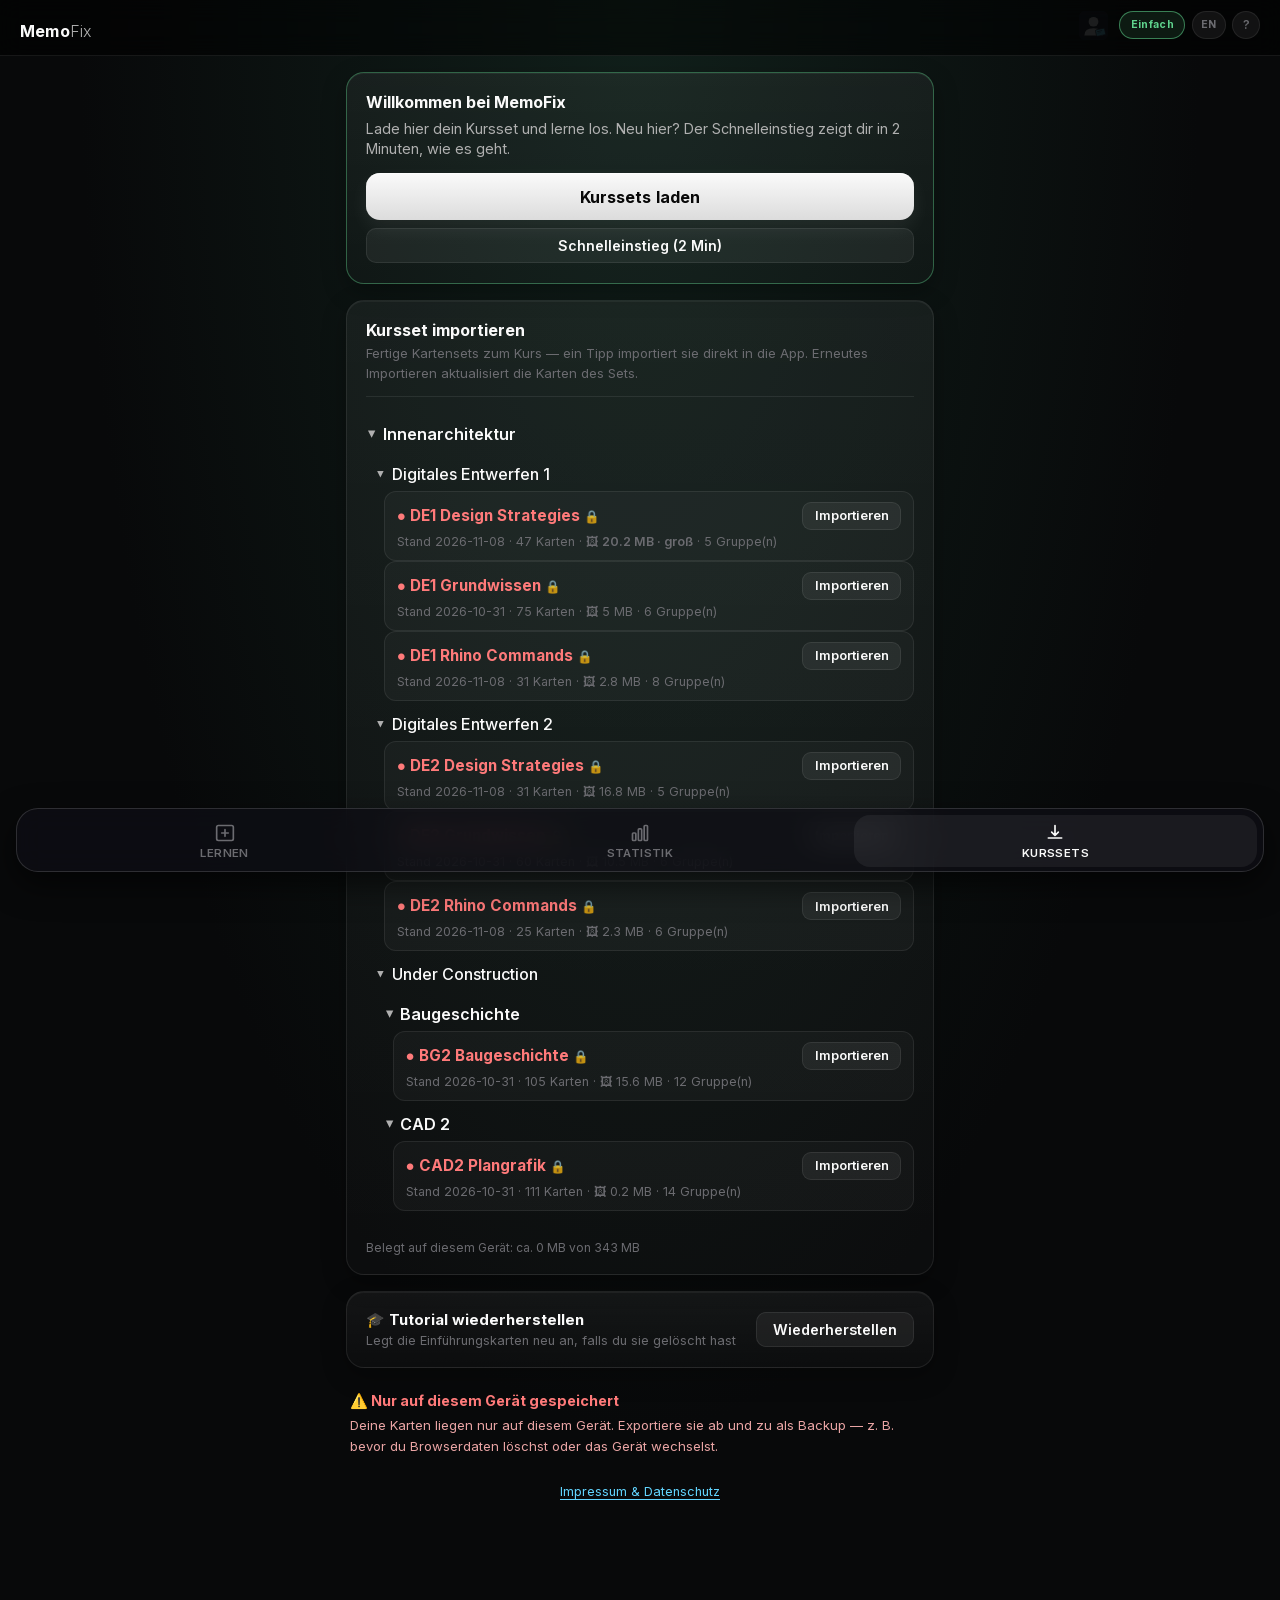
==== commit 21fa578b: "Add files via upload" ====
--- a/index.html
+++ b/index.html
@@ -11,7 +11,7 @@
   <link rel="apple-touch-icon" href="apple-touch-icon.png">
   <link rel="icon" type="image/png" sizes="192x192" href="icon-192.png">
   <title>MemoFix</title>
-  <link rel="stylesheet" href="style.css?v=102">
+  <link rel="stylesheet" href="style.css?v=109">
 </head>
 <body>
 
@@ -456,6 +456,7 @@
             <button id="btn-keine-waehlen" class="btn-secondary">Keine</button>
             <button id="btn-schwaeche-waehlen" class="btn-secondary">Schwächste</button>
           </div>
+          <div class="lern-einstellungen">
           <div class="lernmodus-toggle">
             <button class="lernmodus-btn active" data-modus="foto" id="btn-modus-foto">
               <div class="modus-label">Normal</div>
@@ -477,6 +478,9 @@
               <button class="timer-btn timer-btn-repeat" id="btn-autorepeat-auswahl">🔁</button>
             </div>
           </div>
+          </div>
+          <div class="lern-startzone">
+          <button id="lern-fortsetzen" class="lern-fortsetzen hidden" type="button"></button>
           <div class="lern-start-row">
             <button id="btn-lernen-start" class="btn-primary btn-large" disabled>Lernen starten</button>
             <button id="btn-fullscreen169" class="btn-secondary btn-large-sec nur-erweitert" disabled>⛶ Fullscreen 16:9</button>
@@ -487,6 +491,7 @@
           </button>
           <!-- TEST-FEATURE: bei Bedarf komplett entfernbar (HTML/CSS/JS je 1 Block) -->
           <button type="button" id="btn-claude-auswahl-besprechen" class="btn-claude-besprechen" disabled>🗣️ Auswahl mit Claude besprechen</button>
+          </div>
         </div>
       </div>
 
@@ -830,6 +835,6 @@
     <div id="video-overlay-title" class="video-overlay-title"></div>
   </div>
 
-  <script src="app.js?v=147"></script>
+  <script src="app.js?v=149"></script>
 </body>
 </html>
--- a/style.css
+++ b/style.css
@@ -2784,7 +2784,7 @@
 /* Klick auf „MemoFix“: Fortsetzen + Zuletzt genutzt */
 header h1.logo-klick { cursor: pointer; -webkit-tap-highlight-color: transparent; }
 header h1.logo-klick:focus-visible { outline: 2px solid var(--accent, currentColor); outline-offset: 3px; border-radius: 4px; }
-.ml-dialog .ml-kopf { font-size: 0.72rem; letter-spacing: 0.08em; text-transform: uppercase; opacity: 0.6; margin: 0.9rem 0 0.4rem; font-weight: 600; }
+.ml-dialog .ml-kopf { font-size: 0.85rem; opacity: 0.65; margin: 0.9rem 0 0.4rem; font-weight: 600; }
 .ml-dialog .ml-kopf:first-child { margin-top: 0; }
 .ml-dialog .ml-name { flex: 1; min-width: 0; align-self: center; overflow: hidden; text-overflow: ellipsis; white-space: nowrap; }
 .ml-dialog .ml-mini { flex: 0 0 auto; padding: 0.35rem 0.7rem; }
@@ -2792,3 +2792,21 @@
 .ml-dialog .ml-version { opacity: 0.45; font-size: 0.72rem; text-align: center; margin: 1.1rem 0 0; }
 .ml-dialog h2 { font-size: 1.05rem; }
 .sp-hud-btn.sp-lang { font-size: 0.8em; font-weight: 700; letter-spacing: 0.02em; }
+
+/* Fortsetzen-Zeile über „Lernen starten“ */
+.lern-fortsetzen {
+  display: block; width: 100%; margin: 0 0 0.6rem; padding: 0.55rem 0.8rem; text-align: left;
+  font-family: inherit; font-size: 0.82rem; font-weight: 600; cursor: pointer; color: var(--text);
+  background: rgba(var(--mf-blau-rgb), 0.12); border: 1px solid rgba(var(--mf-blau-rgb), 0.45);
+  border-radius: 12px; white-space: nowrap; overflow: hidden; text-overflow: ellipsis;
+}
+.lern-fortsetzen.hidden { display: none; }
+
+/* ── Dünne Trennlinien + etwas mehr Luft (alle Reiter) ── */
+.lern-einstellungen { border-top: 1px solid var(--border); margin-top: 1rem; padding-top: 0.9rem; }
+.lern-einstellungen .lern-timer-row { margin-top: 0; padding-top: 0.6rem; padding-bottom: 0.9rem; }
+.lern-startzone { border-top: 1px solid var(--border); padding-top: 0.9rem; }
+.lern-startzone .lern-start-row { margin-top: 0; }
+.card-header:not(.card-header-toggle):not(#lernen-auswahl-header) { padding-bottom: 0.75rem; margin-bottom: 0.9rem; border-bottom: 1px solid var(--border); }
+#sammlungen-liste:not(:empty) { border-top: 1px solid var(--border); margin-top: 0.2rem; padding-top: 0.9rem; }
+.kursset-desc { padding-bottom: 0.75rem; margin-bottom: 0.9rem; border-bottom: 1px solid var(--border); }
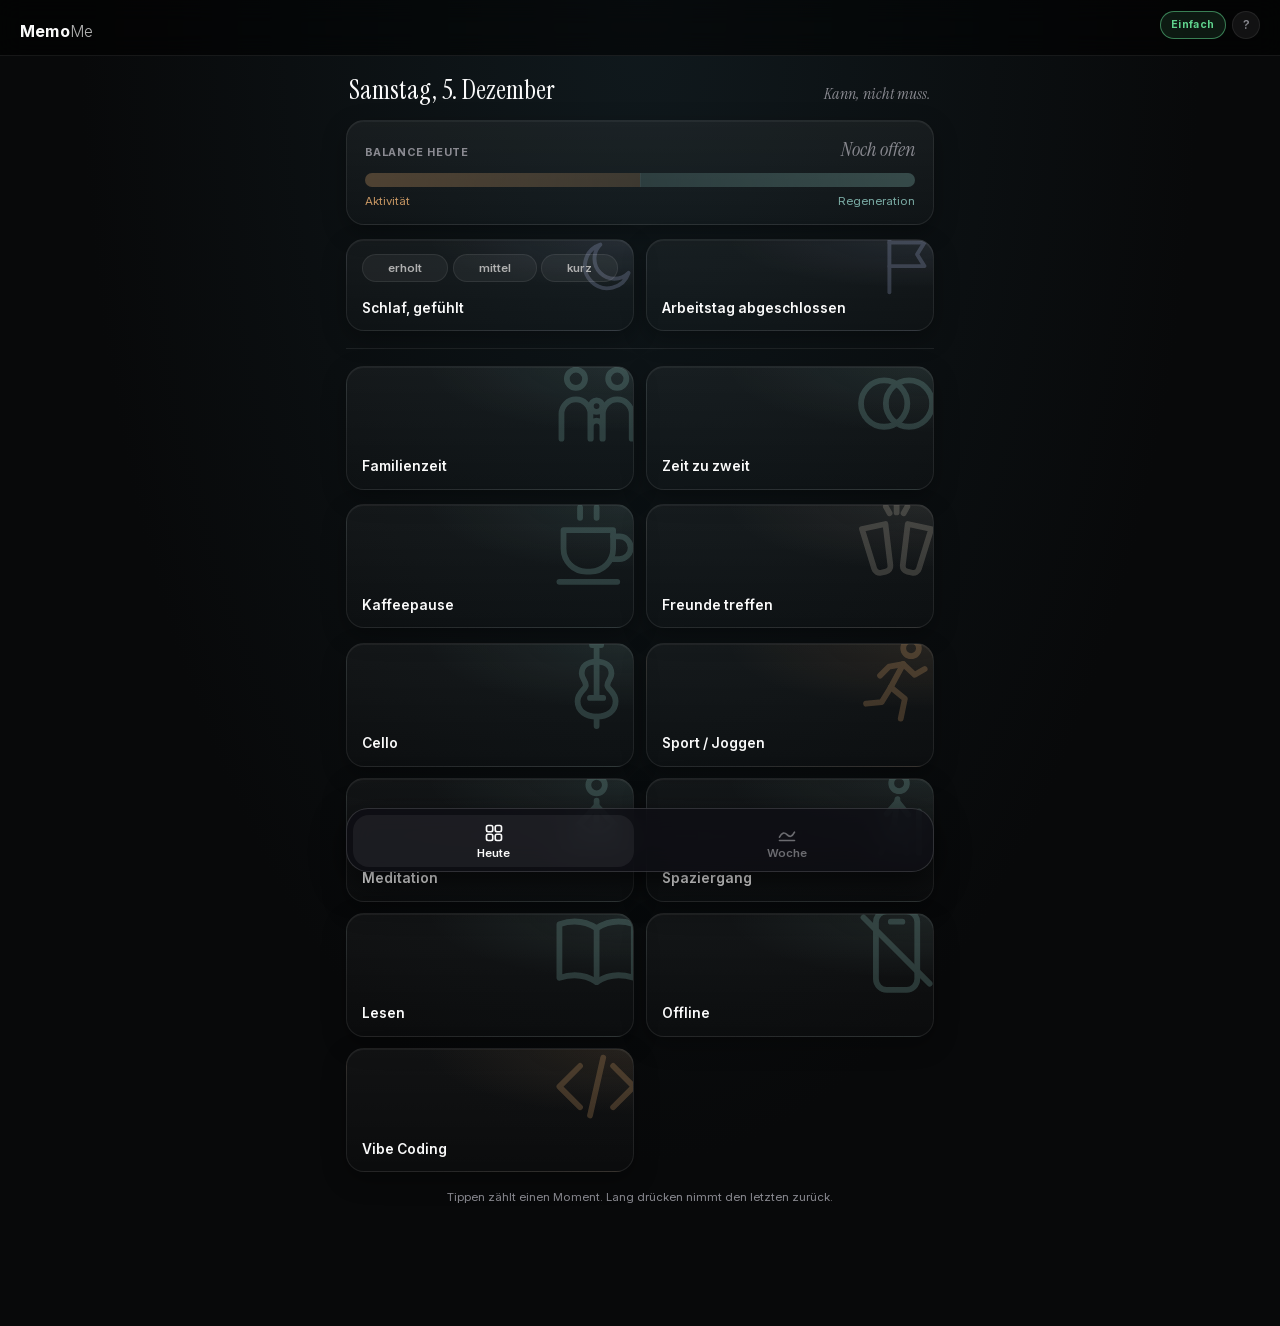
==== commit 4ca09a6a: "Add files via upload" ====
--- a/index.html
+++ b/index.html
@@ -5,836 +5,170 @@
   <meta name="viewport" content="width=device-width, initial-scale=1.0, viewport-fit=cover">
   <meta name="apple-mobile-web-app-capable" content="yes">
   <meta name="apple-mobile-web-app-status-bar-style" content="black-translucent">
-  <meta name="apple-mobile-web-app-title" content="MemoFix">
+  <meta name="apple-mobile-web-app-title" content="MemoMe">
   <meta name="theme-color" content="#080808">
   <link rel="manifest" href="manifest.json">
   <link rel="apple-touch-icon" href="apple-touch-icon.png">
-  <link rel="icon" type="image/png" sizes="192x192" href="icon-192.png">
-  <title>MemoFix</title>
-  <link rel="stylesheet" href="style.css?v=109">
+  <link rel="icon" type="image/svg+xml" href="icon.svg">
+  <title>MemoMe</title>
+  <link rel="stylesheet" href="style.css?v=8">
 </head>
-<body>
+<body class="modus-einfach">
 
   <header>
-    <h1><span class="title-memo">Memo</span><span class="title-pix">Fix</span></h1>
+    <h1><span class="title-memo">Memo</span><span class="title-me">Me</span></h1>
     <div class="header-btns">
       <button id="btn-modus" class="btn-modus" type="button">Einfach</button>
-      <button id="btn-lang" class="btn-lang">EN</button>
-      <button id="btn-info" class="btn-help" title="Hilfe">?</button>
+      <button id="btn-info" class="btn-help" type="button" title="Hilfe" aria-label="Hilfe">?</button>
     </div>
   </header>
 
-  <!-- ── INFO-MODAL ────────────────────────────────────── -->
-  <div id="info-modal" class="modal-backdrop hidden">
-    <div class="modal">
+  <main>
+    <!-- ── HEUTE ─────────────────────────────────────── -->
+    <section id="view-heute" class="view">
+      <div class="tag-kopf">
+        <div class="tag-datum" id="heute-datum"></div>
+        <div class="tag-sub">Kann, nicht muss.</div>
+      </div>
+
+      <div class="card balance-card" id="balance-heute"></div>
+
+      <div class="kachel-raster" id="sonder-kacheln" aria-label="Rückblick"></div>
+      <hr class="rahmen-strich">
+      <div class="momente-gruppen" id="moment-kacheln"></div>
+      <p class="raster-hinweis">Tippen zählt einen Moment. Lang drücken nimmt den letzten zurück.</p>
+    </section>
+
+    <!-- ── WOCHE ─────────────────────────────────────── -->
+    <section id="view-woche" class="view hidden">
+      <div class="woche-kopf">
+        <button class="btn-rund" id="woche-zurueck" type="button" aria-label="Vorige Woche">‹</button>
+        <div class="woche-titel">
+          <div class="woche-kw" id="woche-kw"></div>
+          <div class="woche-spanne" id="woche-spanne"></div>
+        </div>
+        <button class="btn-rund" id="woche-vor" type="button" aria-label="Nächste Woche">›</button>
+      </div>
+      <div id="woche-inhalt" class="view"></div>
+    </section>
+
+    <!-- ── VERWALTUNG ────────────────────────────────── -->
+    <section id="view-verwaltung" class="view hidden">
+      <div class="card">
+        <div class="card-header"><h2>Momente</h2><span class="badge" id="momente-anzahl"></span></div>
+        <div id="momente-liste" class="momente-liste"></div>
+        <button class="btn-secondary" id="btn-moment-neu" type="button">+ Neuer Moment</button>
+      </div>
+
+      <div class="card">
+        <div class="card-header"><h2>Gruppen</h2></div>
+        <p class="card-text">Gruppen ordnen die Momente. Ob etwas aktiv oder erholsam ist, legt der Moment selbst fest.</p>
+        <div id="gruppen-liste" class="gruppen-liste"></div>
+        <button class="btn-secondary" id="btn-gruppe-neu" type="button">+ Neue Gruppe</button>
+      </div>
+
+      <div class="card">
+        <div class="card-header"><h2>Feierabend-Korridor</h2></div>
+        <p class="card-text">Ein ruhiger Bereich, in dem der Feierabend gut liegt. Er ist ein Richtwert, keine Pflicht.</p>
+        <div class="zeit-reihe">
+          <div class="form-group"><label for="korridor-von">von</label><input type="time" id="korridor-von"></div>
+          <div class="form-group"><label for="korridor-bis">bis</label><input type="time" id="korridor-bis"></div>
+        </div>
+      </div>
+
+      <div class="card">
+        <div class="card-header"><h2>Balance zeigen als</h2></div>
+        <div class="seg" id="seg-balance-stil" role="group" aria-label="Balance-Darstellung">
+          <button type="button" data-stil="band">Band</button>
+          <button type="button" data-stil="waage">Waage</button>
+        </div>
+      </div>
+
+      <div class="card">
+        <div class="card-header"><h2>Daten</h2></div>
+        <p class="card-text">Alles bleibt auf diesem Gerät. Nichts wird übertragen. Mit einer Sicherungsdatei lassen sich die Daten auf ein anderes Gerät mitnehmen.</p>
+        <div class="btn-reihe">
+          <button class="btn-secondary" id="btn-export" type="button">Daten sichern (Datei)</button>
+          <button class="btn-secondary" id="btn-import" type="button">Sicherung laden …</button>
+          <input type="file" id="import-datei" accept="application/json,.json" hidden>
+          <button class="btn-leise" id="btn-alles-loeschen" type="button">Alle Einträge löschen …</button>
+        </div>
+      </div>
+    </section>
+  </main>
+
+  <nav class="bottom-nav">
+    <button class="nav-item active" data-view="heute" type="button">
+      <svg viewBox="0 0 24 24" fill="none" stroke="currentColor" stroke-width="2" stroke-linecap="round" stroke-linejoin="round">
+        <rect x="3" y="3" width="7.5" height="7.5" rx="2"/><rect x="13.5" y="3" width="7.5" height="7.5" rx="2"/>
+        <rect x="3" y="13.5" width="7.5" height="7.5" rx="2"/><rect x="13.5" y="13.5" width="7.5" height="7.5" rx="2"/>
+      </svg>
+      <span>Heute</span>
+    </button>
+    <button class="nav-item" data-view="woche" type="button">
+      <svg viewBox="0 0 24 24" fill="none" stroke="currentColor" stroke-width="2" stroke-linecap="round" stroke-linejoin="round">
+        <path d="M3 17c3-6 6-6 9-3s6 3 9-3"/><path d="M3 21h18"/>
+      </svg>
+      <span>Woche</span>
+    </button>
+    <button class="nav-item nur-erweitert" data-view="verwaltung" type="button">
+      <svg viewBox="0 0 24 24" fill="none" stroke="currentColor" stroke-width="2" stroke-linecap="round" stroke-linejoin="round">
+        <path d="M4 6h10M18 6h2M4 12h4M12 12h8M4 18h12M20 18h0"/><circle cx="16" cy="6" r="2"/><circle cx="10" cy="12" r="2"/><circle cx="18" cy="18" r="2"/>
+      </svg>
+      <span>Einstellungen</span>
+    </button>
+  </nav>
+
+  <!-- ── SHEET (Bearbeiten, Feierabend, Bestätigen) ─── -->
+  <div id="sheet" class="modal-backdrop hidden">
+    <div class="modal" role="dialog" aria-modal="true" aria-labelledby="sheet-titel">
       <div class="modal-header">
-        <h2>Hilfe</h2>
-        <button id="btn-info-close" class="btn-modal-close">✕</button>
+        <h2 id="sheet-titel"></h2>
+        <button class="btn-modal-close" id="sheet-zu" type="button" aria-label="Schließen">✕</button>
+      </div>
+      <div class="modal-body" id="sheet-body"></div>
+    </div>
+  </div>
+
+  <!-- ── HILFE ─────────────────────────────────────── -->
+  <div id="hilfe" class="modal-backdrop hidden">
+    <div class="modal" role="dialog" aria-modal="true" aria-labelledby="hilfe-titel">
+      <div class="modal-header">
+        <h2 id="hilfe-titel">Hilfe</h2>
+        <button class="btn-modal-close" id="hilfe-zu" type="button" aria-label="Schließen">✕</button>
       </div>
       <div class="modal-body">
         <div class="modal-section">
-          <div class="modal-section-title">🎴 Lernmodus</div>
-          <div class="anleitung-zeilen">
-            <div class="anleitung-zeile">
-              <span class="anleitung-icon">🖼️</span>
-              <div class="anleitung-text"><strong>Foto-Karte: Bild → Begriff</strong> — Bild sehen, Begriff erinnern · Karte antippen → dreht sich um → Begriff erscheint</div>
-            </div>
-            <div class="anleitung-zeile">
-              <span class="anleitung-icon">📖</span>
-              <div class="anleitung-text"><strong>Begriff-Karte: Begriff → Info</strong> — Begriff sehen, Info/Definition erinnern · Karte antippen → dreht sich um</div>
-            </div>
-            <div class="anleitung-zeile">
-              <span class="anleitung-icon">🔄</span>
-              <div class="anleitung-text"><strong>Umgekehrt lernen</strong> — Modus „Begriff → Bild/Text": Begriff vorstellen, dann Bild/Definition aufdecken</div>
-            </div>
-            <div class="anleitung-zeile">
-              <span class="anleitung-icon">🔍</span>
-              <div class="anleitung-text"><strong>„Begriff zeigen"</strong> — Antwort aufdecken ohne Tippen, zählt als nachgeschaut (✗)</div>
-            </div>
-            <div class="anleitung-zeile">
-              <span class="anleitung-icon">✓✗</span>
-              <div class="anleitung-text"><strong>Wertung korrigieren</strong> — ✓ oder ✗ antippen, um die Wertung zu ändern</div>
-            </div>
-            <div class="anleitung-zeile">
-              <span class="anleitung-icon">↺</span>
-              <div class="anleitung-text"><strong>Nachgeschaut üben</strong> — nach der Übung nur die nicht gewussten Karten wiederholen</div>
-            </div>
-            <div class="anleitung-zeile">
-              <span class="anleitung-icon">🎯</span>
-              <div class="anleitung-text"><strong>Schwächste Karten</strong> — startet mit den Karten, die du am häufigsten nachgeschaut hast · bezieht sich auf deine aktuelle Auswahl</div>
-            </div>
-            <div class="anleitung-zeile">
-              <span class="anleitung-icon">↔️</span>
-              <div class="anleitung-text"><strong>Pfeile / Wischen</strong> — Karten ohne Wertung vor- und zurückblättern · links/rechts wischen hat denselben Effekt</div>
-            </div>
-            <div class="anleitung-zeile">
-              <span class="anleitung-icon">💬</span>
-              <div class="anleitung-text"><strong>Notiz</strong> — erscheint beim Aufdecken als Zusatzinfo</div>
-            </div>
-            <div class="anleitung-zeile">
-              <span class="anleitung-icon">⏱</span>
-              <div class="anleitung-text"><strong>Auto-Timer</strong> — 3 · 5 · 8 · 12 s wählen: Karte dreht sich automatisch um, danach geht es zur nächsten · Timer-Durchläufe ohne Bewertung zählen nicht in die Statistik</div>
-            </div>
-            <div class="anleitung-zeile">
-              <span class="anleitung-icon">🔁</span>
-              <div class="anleitung-text"><strong>Autorepeat</strong> — nach dem letzten Bild startet die Runde automatisch neu</div>
-            </div>
-            <div class="anleitung-zeile">
-              <span class="anleitung-icon">⭐</span>
-              <div class="anleitung-text"><strong>Favoriten</strong> — Stern antippen markiert eine Karte als Favorit · unter SICHERUNG gezielt als Favoriten-Gruppe exportieren</div>
-            </div>
-          </div>
+          <div class="modal-section-title">Worum es geht</div>
+          <p class="hilfe-text">MemoMe sammelt Ruheinseln und Boxenstopps. Es zeigt, was da war, und nie, was fehlt. Ein leerer Tag ist neutral.</p>
         </div>
         <div class="modal-divider"></div>
         <div class="modal-section">
-          <div class="modal-section-title">⚙️ Verwaltung</div>
-          <div class="anleitung-zeilen">
-            <div class="anleitung-zeile">
-              <span class="anleitung-icon">📂</span>
-              <div class="anleitung-text"><strong>3 Ebenen:</strong> Sammlung → Gruppe → Karte — z.B. „Hochschule" → „Biologie Kap. 3" → einzelne Karten</div>
-            </div>
-            <div class="anleitung-zeile">
-              <span class="anleitung-icon">1️⃣</span>
-              <div class="anleitung-text"><strong>Sammlung erstellen</strong> — Oberkategorie für verwandte Gruppen · per ▲▼ sortieren · 📁 Gruppe zwischen Sammlungen verschieben</div>
-            </div>
-            <div class="anleitung-zeile">
-              <span class="anleitung-icon">2️⃣</span>
-              <div class="anleitung-text"><strong>Gruppe erstellen</strong> — innerhalb einer Sammlung · per ▲▼ innerhalb der Sammlung sortieren</div>
-            </div>
-            <div class="anleitung-zeile">
-              <span class="anleitung-icon">3️⃣</span>
-              <div class="anleitung-text"><strong>Karte hinzufügen</strong> — ＋ am Gruppen-Header tippt direkt in diese Gruppe · oder unten im Formular Gruppe wählen, Name eingeben, 📷 Foto <em>oder</em> 📖 Text wählen</div>
-            </div>
-            <div class="anleitung-zeile">
-              <span class="anleitung-icon">📷</span>
-              <div class="anleitung-text"><strong>Foto-Karte</strong> — Foto als Vorderseite, Name als Rückseite · Foto antippen zum Austauschen</div>
-            </div>
-            <div class="anleitung-zeile">
-              <span class="anleitung-icon">📖</span>
-              <div class="anleitung-text"><strong>Begriff-Karte</strong> — Begriff vorne, Info/Definition hinten · mehrzeilige Texte werden als Aufzählung dargestellt</div>
-            </div>
-            <div class="anleitung-zeile">
-              <span class="anleitung-icon">🔍</span>
-              <div class="anleitung-text"><strong>Großansicht</strong> — Kartennamen antippen → Bild/Text wird groß angezeigt · links/rechts wischen zum Durchblättern</div>
-            </div>
-            <div class="anleitung-zeile">
-              <span class="anleitung-icon">📋</span>
-              <div class="anleitung-text"><strong>Kopieren</strong> — Karte in eine andere Gruppe duplizieren (✏️ öffnet Bearbeiten-Modal)</div>
-            </div>
-            <div class="anleitung-zeile">
-              <span class="anleitung-icon">🎨</span>
-              <div class="anleitung-text"><strong>Sammlungsfarbe</strong> — Farbpunkt neben dem Sammlungsnamen antippen · Farbe erscheint als Streifen links und als Kartenhintergrund im Lernmodus</div>
-            </div>
-            <div class="anleitung-zeile">
-              <span class="anleitung-icon">🔗</span>
-              <div class="anleitung-text"><strong>Links</strong> — beim Bearbeiten einer Karte Links hinzufügen (z.&nbsp;B. Wikipedia, YouTube) · erscheinen beim Aufdecken als tippbare Verweise</div>
-            </div>
-            <div class="anleitung-zeile">
-              <span class="anleitung-icon">💬</span>
-              <div class="anleitung-text"><strong>Notiz</strong> — kurze Zusatzinfo pro Karte (max. 250 Zeichen) · wird beim Aufdecken angezeigt</div>
-            </div>
-          </div>
+          <div class="modal-section-title">Heute</div>
+          <p class="hilfe-text"><strong>Tippen</strong> zählt einen Moment, mit seiner üblichen Dauer.<br>
+          <strong>Lang drücken</strong> (etwa 1 Sekunde, bis der Ring voll ist) nimmt den letzten Tipp zurück.<br>
+          Oben stehen die beiden Rückblicke: <strong>Schlaf</strong> (morgens, nur gefühlt: erholt, mittel oder kurz) und <strong>Arbeitstag abgeschlossen</strong> (merkt sich die Uhrzeit; vergessen ist in Ordnung, später antippen und anpassen).<br>
+          Darunter die Momente nach Gruppe: Family, Social, Me-Time.</p>
         </div>
         <div class="modal-divider"></div>
         <div class="modal-section">
-          <div class="modal-section-title">💾 Datenspeicher &amp; Backup</div>
-          <div class="anleitung-zeilen">
-            <div class="anleitung-zeile">
-              <span class="anleitung-icon">📱</span>
-              <div class="anleitung-text">Karten werden <strong>lokal im Browser</strong> gespeichert — kein Server, kein Internet nötig</div>
-            </div>
-            <div class="anleitung-zeile">
-              <span class="anleitung-icon">📤</span>
-              <div class="anleitung-text"><strong>Exportieren als Datei</strong> — einzelne Gruppen oder alles sichern und teilen · <strong>iPhone:</strong> Teilen-Menü → „In Dateien sichern"</div>
-            </div>
-            <div class="anleitung-zeile">
-              <span class="anleitung-icon">🖨</span>
-              <div class="anleitung-text"><strong>Exportieren als PDF</strong> — unter SICHERUNG Gruppen wählen, Format „PDF" wählen · öffnet Druckansicht mit allen Karten · im Druckdialog „Als PDF sichern" wählen</div>
-            </div>
-            <div class="anleitung-zeile">
-              <span class="anleitung-icon">📥</span>
-              <div class="anleitung-text"><strong>Importieren</strong> — Hinzufügen (bestehende behalten) oder Alles ersetzen · importiert auch Sammlungsstruktur</div>
-            </div>
-            <div class="anleitung-zeile">
-              <span class="anleitung-icon">⚠️</span>
-              <div class="anleitung-text">„Browserdaten löschen" (in den Einstellungen von Browser oder Handy) entfernt auch alle Karten — regelmäßig exportieren!</div>
-            </div>
-          </div>
+          <div class="modal-section-title">Gruppen</div>
+          <p class="hilfe-text">Gruppen (zum Beispiel Family, Social, Me-Time) ordnen die Momente. Im Modus Erweitert lassen sie sich unter Einstellungen anlegen, umbenennen und entfernen, dazu Untergruppen wie „Kinder“. Eine Untergruppe lässt sich auch direkt beim Moment anlegen. Ob ein Moment aktiv oder erholsam ist, legt der Moment selbst fest: Üben mit den Kindern kann Family und Aktivierung sein, Familienzeit Family und Regeneration.</p>
         </div>
         <div class="modal-divider"></div>
         <div class="modal-section">
-          <div class="modal-section-title">🔧 Probleme &amp; Lösungen</div>
-          <div class="anleitung-zeilen">
-            <div class="anleitung-zeile">
-              <span class="anleitung-icon">🖼️</span>
-              <div class="anleitung-text"><strong>Bilder verschwunden oder Export hängt?</strong> — App schließen und neu öffnen · die Bilder werden sofort wieder geladen · keine Daten gehen verloren</div>
-            </div>
-          </div>
+          <div class="modal-section-title">Einfach und Erweitert</div>
+          <p class="hilfe-text">Einfach zeigt Heute und Woche. Erweitert zeigt zusätzlich die Einstellungen: Momente, Gruppen, Feierabend-Korridor, Darstellung der Balance und Daten.</p>
         </div>
-        <p class="modal-meta-device">📱 Optimiert für iPhone im Hochformat</p>
-        <p class="modal-meta">Version 2.0 · Prof. Klaus Teltenkötter 2026 <span id="build-version" class="modal-meta-build"></span></p>
+        <div class="modal-divider"></div>
+        <p class="modal-meta">Daten bleiben auf diesem Gerät. MemoMe ersetzt keine ärztliche oder psychologische Beratung.</p>
+        <p class="modal-meta modal-meta-build">Version 8</p>
       </div>
     </div>
   </div>
 
-  <!-- ── KARTE BEARBEITEN / KOPIEREN MODAL ─────────────── -->
-  <!-- ── NAMEN (Sammlung / Gruppe) ─────────────────────── -->
-  <div id="namen-modal" class="modal-backdrop hidden">
-    <div class="modal">
-      <div class="modal-header">
-        <h2 id="namen-modal-titel">Bearbeiten</h2>
-        <button id="btn-namen-close" class="btn-modal-close">✕</button>
-      </div>
-      <div class="modal-body">
-        <div class="form-group">
-          <label for="namen-de" id="namen-de-l">Name</label>
-          <input type="text" id="namen-de" maxlength="60">
-        </div>
-        <div class="form-group">
-          <label for="namen-en" id="namen-en-l">Name (EN)</label>
-          <input type="text" id="namen-en" maxlength="60">
-        </div>
-        <label class="check-zeile hidden" id="namen-zweisprachig-zeile">
-          <input type="checkbox" id="namen-zweisprachig">
-          <span id="namen-zweisprachig-l">Inhalt ist bereits zweisprachig (Sprachschalter ändert die Karten nicht)</span>
-        </label>
-        <button id="btn-namen-save" class="btn-primary" style="margin-top:0.75rem">Speichern</button>
-      </div>
-    </div>
-  </div>
+  <div id="toast" class="toast hidden" role="status" aria-live="polite"><span id="toast-text"></span><button id="toast-btn" type="button" class="hidden">Rückgängig</button></div>
 
-  <div id="karte-edit-modal" class="modal-backdrop hidden">
-    <div class="modal">
-      <div class="modal-header">
-        <h2 id="karte-edit-titel">Karte bearbeiten</h2>
-        <button id="btn-karte-edit-close" class="btn-modal-close">✕</button>
-      </div>
-      <div class="modal-body">
-        <div class="form-group">
-          <label>Typ</label>
-          <div class="karten-modus-chips">
-            <button type="button" id="karte-edit-chip-foto" class="karten-modus-chip">📷 Bild vorn</button>
-            <button type="button" id="karte-edit-chip-text" class="karten-modus-chip">📖 Begriff vorn, Bild hinten</button>
-          </div>
-          <p id="karte-edit-chip-hinweis" class="modal-hint" style="font-size:0.75rem;line-height:1.45;margin-top:0.4rem"></p>
-        </div>
-        <div class="form-group hidden" id="karte-edit-foto-gruppe">
-          <label id="karte-edit-foto-label">Fotos <span class="label-optional">(mehrere möglich)</span></label>
-          <div id="karte-edit-fotos-liste" class="karte-edit-fotos-liste hidden"></div>
-          <label for="karte-edit-foto-input" class="btn-datei-waehlen">📷 Foto hinzufügen</label>
-          <input type="file" id="karte-edit-foto-input" accept="image/*" multiple style="display:none">
-        </div>
-        <div class="form-group">
-          <label for="karte-edit-name" id="karte-edit-name-label">Name</label>
-          <input type="text" id="karte-edit-name" maxlength="100">
-        </div>
-        <div class="form-group">
-          <label for="karte-edit-gruppe">Gruppe</label>
-          <select id="karte-edit-gruppe"></select>
-        </div>
-        <div class="form-group hidden" id="karte-edit-vorderseite-gruppe">
-          <label for="karte-edit-vorderseite">Text / Vorderseite</label>
-          <textarea id="karte-edit-vorderseite" class="input-vorderseite" maxlength="1000"></textarea>
-        </div>
-        <div class="form-group">
-          <label for="karte-edit-notiz">Notiz <span class="label-optional">(optional)</span></label>
-          <textarea id="karte-edit-notiz" class="input-notiz" rows="4" maxlength="3000" placeholder="Zusatzinfo, erscheint beim Aufdecken… (max. 3000 Zeichen)"></textarea>
-        </div>
-        <div class="form-group">
-          <label for="karte-edit-merke">Merke <span class="label-optional">(optional, farbig hervorgehoben)</span></label>
-          <textarea id="karte-edit-merke" class="input-notiz" rows="2" maxlength="500" placeholder="Kernaussage in ein bis zwei Sätzen… (max. 500 Zeichen)"></textarea>
-        </div>
-        <details class="en-felder" id="karte-edit-en">
-          <summary id="karte-edit-en-summary">🇬🇧 English <span class="label-optional">(optional, für den Sprachschalter)</span></summary>
-          <div class="form-group">
-            <label for="karte-edit-name-en" id="l-name-en">Name (EN)</label>
-            <input type="text" id="karte-edit-name-en" maxlength="100">
-          </div>
-          <div class="form-group">
-            <label for="karte-edit-vorderseite-en" id="l-vorderseite-en">Vorderseite (EN)</label>
-            <textarea id="karte-edit-vorderseite-en" class="input-vorderseite" maxlength="1000"></textarea>
-          </div>
-          <div class="form-group">
-            <label for="karte-edit-notiz-en" id="l-notiz-en">Notiz (EN)</label>
-            <textarea id="karte-edit-notiz-en" class="input-notiz" rows="4" maxlength="3000"></textarea>
-          </div>
-          <div class="form-group">
-            <label for="karte-edit-merke-en" id="l-merke-en">Merke (EN)</label>
-            <textarea id="karte-edit-merke-en" class="input-notiz" rows="2" maxlength="500"></textarea>
-          </div>
-        </details>
-        <div class="form-group">
-          <label for="karte-edit-links">Links <span class="label-optional">(optional, eine URL pro Zeile)</span></label>
-          <textarea id="karte-edit-links" class="input-notiz" rows="2" maxlength="1000" placeholder="https://…"></textarea>
-        </div>
-        <div class="form-group">
-          <label for="karte-edit-video">YouTube <span class="label-optional">(optional — Video-ID oder URL)</span></label>
-          <input type="text" id="karte-edit-video" class="input-video" placeholder="z.B. KNDU2hgeLlc oder https://youtu.be/…" autocomplete="off" autocorrect="off" spellcheck="false">
-          <span id="karte-edit-video-status" class="video-input-status"></span>
-        </div>
-        <button id="btn-karte-edit-save" class="btn-primary">Speichern</button>
-      </div>
-    </div>
-  </div>
-
-  <!-- ── GRUPPE VERSCHIEBEN MODAL ─────────────────────── -->
-  <div id="gruppe-verschieben-modal" class="modal-backdrop hidden">
-    <div class="modal">
-      <div class="modal-header">
-        <h2>Gruppe verschieben</h2>
-        <button id="btn-gruppe-verschieben-close" class="btn-modal-close">✕</button>
-      </div>
-      <div class="modal-body">
-        <p class="modal-hint" id="gruppe-verschieben-info"></p>
-        <div id="sammlung-auswahl-liste" class="sammlung-auswahl-liste"></div>
-      </div>
-    </div>
-  </div>
-
-  <!-- ── EXPORT MODAL ──────────────────────────────────── -->
-  <div id="export-modal" class="modal-backdrop hidden">
-    <div class="modal">
-      <div class="modal-header">
-        <h2>Gruppen exportieren</h2>
-        <button id="btn-export-modal-close" class="btn-modal-close">✕</button>
-      </div>
-      <div class="modal-body">
-        <p class="modal-hint">Welche Gruppen sollen exportiert werden?</p>
-        <div id="export-gruppen-liste" class="modal-check-liste"></div>
-        <div class="selection-actions" style="margin:0.5rem 0 0.75rem">
-          <button id="btn-export-alle" class="btn-secondary">Alle</button>
-          <button id="btn-export-keine" class="btn-secondary">Keine</button>
-        </div>
-        <div class="export-format-toggle">
-          <button class="export-fmt-btn active" data-fmt="datei">📦 Datei</button>
-          <button class="export-fmt-btn" data-fmt="pdf">🖨 PDF</button>
-        </div>
-        <label class="modal-hint" style="display:flex;align-items:center;gap:0.5rem;margin-top:0.6rem;cursor:pointer">
-          <input type="checkbox" id="export-ohne-bilder"> <span id="export-ohne-bilder-txt">Ohne Bilder (nur Text, Links, Struktur)</span>
-        </label>
-        <button id="btn-export-start" class="btn-primary" style="margin-top:0.75rem">Exportieren</button>
-        <p id="export-ios-hinweis" class="modal-hint hidden" style="margin-top:0.75rem;font-size:0.78rem;line-height:1.5">
-          📱 <strong>iPhone / iPad:</strong> Die Datei wird über das Teilen-Menü geöffnet. Tippe dort auf <em>„In Dateien sichern"</em>, um den Speicherort selbst zu wählen.
-        </p>
-        <p id="export-pdf-hinweis" class="modal-hint hidden" style="margin-top:0.75rem;font-size:0.78rem;line-height:1.5">
-          🖨 Im Druckdialog <em>„Als PDF sichern"</em> wählen · <strong>iPhone:</strong> Teilen-Symbol → „In Dateien sichern"
-        </p>
-      </div>
-    </div>
-  </div>
-
-  <!-- ── IMPORT MODAL ──────────────────────────────────── -->
-  <div id="import-modal" class="modal-backdrop hidden">
-    <div class="modal">
-      <div class="modal-header">
-        <h2>Importieren</h2>
-        <button id="btn-import-modal-close" class="btn-modal-close">✕</button>
-      </div>
-      <div class="modal-body">
-        <p class="modal-hint">Gefundene Gruppen in der Datei:</p>
-        <div id="import-gruppen-info" class="import-gruppen-info"></div>
-        <div class="import-modus-toggle">
-          <button class="import-modus-btn active" data-modus="hinzufuegen">
-            <div class="modus-label">➕ Hinzufügen</div>
-            <div class="modus-desc">Neue Gruppen ergänzen · Bestehende behalten</div>
-          </button>
-          <button class="import-modus-btn" data-modus="ersetzen">
-            <div class="modus-label">🔄 Alles ersetzen</div>
-            <div class="modus-desc">Alle vorhandenen Karten werden überschrieben</div>
-          </button>
-        </div>
-        <button id="btn-import-start" class="btn-primary" style="margin-top:0.75rem">Importieren</button>
-      </div>
-    </div>
-  </div>
-
-  <main>
-
-    <!-- ── VERWALTUNG ─────────────────────────────────── -->
-    <section id="view-verwaltung" class="view">
-
-      <div class="card">
-        <div class="card-header">
-          <h2>Sammlungen</h2>
-          <span id="sammlungen-badge" class="badge">0</span>
-          <span id="karten-gesamt" class="badge">0</span>
-          <button id="btn-toggle-alle-gruppen" class="btn-gruppen-toggle">Alle öffnen</button>
-        </div>
-        <div class="karten-filter">
-          <div class="suche-wrap">
-            <input type="text" id="input-karten-suche" placeholder="🔍 Karten suchen…" class="karten-suche">
-            <button id="btn-suche-clear" class="suche-clear-btn hidden" aria-label="Suche löschen">✕</button>
-          </div>
-          <select id="select-karten-sort" class="karten-sort">
-            <option value="manuell">Manuell ▲▼</option>
-            <option value="az" selected>A → Z</option>
-            <option value="za">Z → A</option>
-          </select>
-        </div>
-        <div class="input-row" style="margin-bottom:0.75rem">
-          <input type="text" id="input-neue-sammlung" placeholder="Neue Sammlung…" maxlength="60">
-          <button id="btn-sammlung-add" class="btn-icon" title="Sammlung hinzufügen">+</button>
-        </div>
-        <div id="sammlungen-liste"></div>
-        <p id="keine-sammlungen-hinweis" class="hinweis hidden">Noch keine Sammlungen. Bitte eine Sammlung anlegen.</p>
-        <p id="keine-karten-hinweis" class="hinweis hidden">Noch keine Karten vorhanden.</p>
-      </div>
-
-      <div class="card">
-        <div class="card-header card-header-toggle" id="karte-hinzufuegen-header">
-          <h2>Karte hinzufügen</h2>
-          <span class="card-toggle-arrow">▶</span>
-        </div>
-        <div id="karte-hinzufuegen-body" class="hidden">
-        <form id="form-karte">
-          <div class="form-group">
-            <label for="select-gruppe">Gruppe</label>
-            <select id="select-gruppe" required>
-              <option value="">Gruppe wählen…</option>
-            </select>
-          </div>
-          <div class="form-group">
-            <label for="input-name" id="label-input-name">Name</label>
-            <input type="text" id="input-name" placeholder="Name oder Begriff…" required maxlength="100">
-          </div>
-          <div class="form-group">
-            <label>Karten-Inhalt</label>
-            <div class="karten-modus-chips">
-              <button type="button" class="karten-modus-chip active" id="chip-foto">📷 Bild vorn</button>
-              <button type="button" class="karten-modus-chip" id="chip-text">📖 Begriff vorn, Bild hinten</button>
-            </div>
-            <p id="chip-hinweis" class="modal-hint" style="font-size:0.75rem;line-height:1.45;margin-top:0.4rem"></p>
-            <div id="foto-bereich">
-              <label id="foto-bereich-label" class="hidden"></label>
-              <div id="neue-karte-fotos-liste" class="karte-edit-fotos-liste hidden"></div>
-              <div class="foto-upload" id="foto-upload">
-                <input type="file" id="input-foto" accept="image/*" multiple>
-                <div id="upload-placeholder" class="upload-placeholder">
-                  <span class="upload-icon">📷</span>
-                  <span>Tippen zum Foto auswählen</span>
-                </div>
-              </div>
-              <label for="input-foto" id="btn-neue-karte-foto-add" class="btn-datei-waehlen hidden">📷 Weiteres Foto hinzufügen</label>
-            </div>
-            <div id="text-bereich" class="hidden">
-              <textarea id="input-vorderseite" class="input-vorderseite" placeholder="Text, Definition oder Erklärung… (max. 1000 Zeichen)" maxlength="1000"></textarea>
-            </div>
-          </div>
-          <div class="form-group">
-            <label for="input-notiz">Notiz <span class="label-optional">(optional, erscheint beim Aufdecken)</span></label>
-            <textarea id="input-notiz" class="input-notiz" rows="4" maxlength="3000" placeholder="Zusatzinfo zum Begriff… (max. 3000 Zeichen)"></textarea>
-          </div>
-          <div class="form-group">
-            <label for="input-merke">Merke <span class="label-optional">(optional, farbig hervorgehoben)</span></label>
-            <textarea id="input-merke" class="input-notiz" rows="2" maxlength="500" placeholder="Kernaussage in ein bis zwei Sätzen… (max. 500 Zeichen)"></textarea>
-          </div>
-          <div class="form-group">
-            <label for="input-links">Links <span class="label-optional">(optional, eine URL pro Zeile)</span></label>
-            <textarea id="input-links" class="input-notiz" rows="2" maxlength="1000" placeholder="https://…"></textarea>
-          </div>
-          <div class="form-group">
-            <label for="input-video">YouTube <span class="label-optional">(optional — Video-ID oder URL)</span></label>
-            <input type="text" id="input-video" class="input-video" placeholder="z.B. KNDU2hgeLlc oder https://youtu.be/…" autocomplete="off" autocorrect="off" spellcheck="false">
-            <span id="input-video-status" class="video-input-status"></span>
-          </div>
-          <button type="submit" id="btn-karte-speichern" class="btn-primary">Karte speichern</button>
-        </form>
-        </div>
-      </div>
-
-    </section>
-
-    <!-- ── LERNEN ──────────────────────────────────────── -->
-    <section id="view-lernen" class="view hidden">
-
-      <div id="lernen-auswahl">
-        <div class="card">
-          <div class="card-header" id="lernen-auswahl-header"><h2>Gruppen auswählen</h2><button id="btn-lern-toggle-alle" class="btn-gruppen-toggle" type="button">Alle öffnen</button></div>
-          <div id="gruppen-checkboxen" class="gruppen-checkboxen"></div>
-          <div class="selection-actions">
-            <button id="btn-alle-waehlen" class="btn-secondary">Alle</button>
-            <button id="btn-keine-waehlen" class="btn-secondary">Keine</button>
-            <button id="btn-schwaeche-waehlen" class="btn-secondary">Schwächste</button>
-          </div>
-          <div class="lern-einstellungen">
-          <div class="lernmodus-toggle">
-            <button class="lernmodus-btn active" data-modus="foto" id="btn-modus-foto">
-              <div class="modus-label">Normal</div>
-              <div class="modus-desc">📷 Foto · 📖 Begriff → Lösung</div>
-            </button>
-            <button class="lernmodus-btn" data-modus="name" id="btn-modus-name">
-              <div class="modus-label">Umgekehrt</div>
-              <div class="modus-desc">Lösung → 📷 Foto · 📖 Begriff</div>
-            </button>
-          </div>
-          <div class="lern-timer-row nur-erweitert">
-            <span class="lern-timer-label">⏱</span>
-            <div class="lern-timer-btns" id="auswahl-timer-btns">
-              <button class="timer-btn active" data-sek="0">Aus</button>
-              <button class="timer-btn" data-sek="1">1s</button>
-              <button class="timer-btn" data-sek="3">3s</button>
-              <button class="timer-btn" data-sek="5">5s</button>
-              <button class="timer-btn" data-sek="10">10s</button>
-              <button class="timer-btn timer-btn-repeat" id="btn-autorepeat-auswahl">🔁</button>
-            </div>
-          </div>
-          </div>
-          <div class="lern-startzone">
-          <button id="lern-fortsetzen" class="lern-fortsetzen hidden" type="button"></button>
-          <div class="lern-start-row">
-            <button id="btn-lernen-start" class="btn-primary btn-large" disabled>Lernen starten</button>
-            <button id="btn-fullscreen169" class="btn-secondary btn-large-sec nur-erweitert" disabled>⛶ Fullscreen 16:9</button>
-          </div>
-          <button id="btn-spiel" class="btn-spiel-karte" disabled>
-            <span class="bsk-titel">🤿 <span class="title-memo">Memo</span><span class="title-pix">Dive</span></span>
-            <span class="bsk-text">Lernt gemeinsam spielerisch.</span>
-          </button>
-          <!-- TEST-FEATURE: bei Bedarf komplett entfernbar (HTML/CSS/JS je 1 Block) -->
-          <button type="button" id="btn-claude-auswahl-besprechen" class="btn-claude-besprechen" disabled>🗣️ Auswahl mit Claude besprechen</button>
-          </div>
-        </div>
-      </div>
-
-      <div id="lernen-flashcard" class="hidden">
-        <div class="lern-header">
-          <div class="lern-header-links">
-            <button id="btn-beenden" class="btn-text">✕ Beenden</button>
-            <button id="btn-lern-favorit" class="btn-lern-favorit hidden" title="Favorit">★</button>
-          </div>
-          <div class="lern-progress-wrap">
-            <div class="lern-progress-track">
-              <div id="lern-progress-fill" class="lern-progress-fill" style="width:0%"></div>
-            </div>
-            <span id="lern-position" class="lern-position-counter">1 / 1</span>
-          </div>
-          <button id="btn-mischen" class="btn-text nur-erweitert">⇄ Gemischt</button>
-        </div>
-        <div class="lern-karte-area">
-          <div id="stack-card-2" class="stack-card stack-card-2"></div>
-          <div id="stack-card-1" class="stack-card stack-card-1"></div>
-          <div id="lernkarte" class="lernkarte">
-            <span id="lern-favorit-stern" class="lern-favorit-stern hidden">⭐</span>
-            <div id="lernkarte-foto-wrapper" class="lernkarte-foto-wrapper">
-              <img id="lern-foto" src="" alt="Foto">
-              <div id="lern-foto-slideshow" class="foto-slideshow hidden">
-                <div id="lern-foto-slides" class="foto-slides"></div>
-                <div id="lern-foto-dots" class="foto-dots"></div>
-              </div>
-            </div>
-            <div class="lernkarte-text-scroll-wrap hidden" id="lernkarte-text-scroll-wrap">
-              <div id="lernkarte-text-vorderseite" class="lernkarte-text-vorderseite">
-                <div id="lern-text-gruppe" class="lern-text-gruppe"></div>
-                <p id="lern-vorderseite-text"></p>
-                <p id="lern-notiz-text-rueck" class="lern-notiz hidden"></p>
-                <div id="lern-text-fotos" class="lern-text-fotos hidden">
-                  <div id="lern-text-fotos-slides" class="lern-text-fotos-slides"></div>
-                  <div id="lern-text-fotos-dots" class="lern-text-fotos-dots"></div>
-                </div>
-              </div>
-              <div class="scroll-ind scroll-ind-top hidden" id="scroll-ind-top">▲</div>
-              <div class="scroll-ind scroll-ind-bottom hidden" id="scroll-ind-bottom">▼</div>
-            </div>
-            <div id="lern-name-karte" class="lern-name-karte hidden">
-              <span id="lern-name-karte-text"></span>
-              <span id="lern-name-karte-gruppe" class="lern-name-karte-gruppe"></span>
-            </div>
-            <div id="lern-hint-pill" class="lern-hint-pill">
-              <svg width="12" height="12" viewBox="0 0 24 24" fill="none" stroke="currentColor" stroke-width="2" stroke-linecap="round" stroke-linejoin="round"><path d="M9 11.24V7.5a2.5 2.5 0 0 1 5 0v3.74M7 11h10l-1 9H8z"/></svg>
-              <span>Tippen zum Aufdecken</span>
-            </div>
-            <div id="lern-name-overlay" class="lern-name-overlay hidden">
-              <span id="lern-name-text"></span>
-              <span id="lern-gruppe-text" class="lern-gruppe-text"></span>
-              <p id="lern-notiz-text" class="lern-notiz hidden"></p>
-            </div>
-          </div>
-        </div>
-        <div id="lern-repeat-pause" class="lern-repeat-pause hidden"></div>
-        <div id="lern-card-links" class="lern-card-links hidden"></div>
-        <div id="lern-card-video" class="lern-card-video hidden"></div>
-        <div id="lern-swipe-hint" class="lern-swipe-hint hidden">
-          <div class="lern-swipe-hint-inner">
-            <span class="lern-swipe-arrow">←</span>
-            <span class="lern-swipe-label">wischen</span>
-            <span class="lern-swipe-arrow">→</span>
-          </div>
-          <div class="lern-swipe-sub">navigiert vor &amp; zurück</div>
-        </div>
-        <div id="lern-countdown" class="lern-countdown hidden">3</div>
-        <div id="timer-bar-wrap" class="timer-bar-wrap hidden">
-          <div id="timer-bar" class="timer-bar"></div>
-        </div>
-        <div class="session-timer-row nur-erweitert" id="session-timer-row">
-          <span class="lern-timer-label">⏱</span>
-          <div class="lern-timer-btns">
-            <button class="timer-btn active" data-sek="0">Aus</button>
-            <button class="timer-btn" data-sek="1">1s</button>
-            <button class="timer-btn" data-sek="3">3s</button>
-            <button class="timer-btn" data-sek="5">5s</button>
-            <button class="timer-btn" data-sek="10">10s</button>
-            <button class="timer-btn timer-btn-repeat" id="btn-autorepeat-session">🔁</button>
-          </div>
-        </div>
-        <div class="lern-steuerung">
-          <button id="btn-zurueck" class="btn-nav">&#8592;</button>
-          <div class="mitte-bereich">
-            <button id="btn-aufdecken" class="btn-aufdecken">Begriff zeigen</button>
-            <div id="lern-feedback" class="lern-feedback hidden"></div>
-          </div>
-          <div class="btn-weiter-wrap">
-            <button id="btn-weiter" class="btn-nav">&#8594;</button>
-          </div>
-        </div>
-        <!-- TEST-FEATURE: bei Bedarf komplett entfernbar (HTML/CSS/JS je 1 Block) -->
-        <button type="button" id="btn-claude-besprechen" class="btn-claude-besprechen">🗣️ Mit Claude besprechen</button>
-      </div>
-
-      <div id="lernen-ende" class="hidden">
-        <div class="ende-card">
-          <h2>Übung beendet!</h2>
-          <p class="ende-subtitle" id="ende-subtitle"></p>
-          <div class="ende-stats">
-            <div class="stat stat-gewusst">
-              <span class="stat-zahl" id="stat-gewusst">0</span>
-              <span class="stat-label">Gewusst ✓</span>
-            </div>
-            <div class="stat stat-nicht">
-              <span class="stat-zahl" id="stat-nicht">0</span>
-              <span class="stat-label">Nachgeschaut ✗</span>
-            </div>
-          </div>
-          <div class="ende-buttons">
-            <button id="btn-neue-uebung" class="btn-primary">Neue Übung starten</button>
-            <button id="btn-nachgeschaut-ueben" class="btn-text hidden">↺ Nachgeschaut üben</button>
-            <button id="btn-ende-auswahl" class="btn-text">Andere Gruppen auswählen</button>
-          </div>
-        </div>
-      </div>
-
-    </section>
-
-    <!-- ── STATISTIK ───────────────────────────────────── -->
-    <section id="view-statistik" class="view hidden">
-
-      <div class="card">
-        <div class="card-header"><h2>Übersicht</h2></div>
-        <div class="stat-overview">
-          <div class="stat-overview-item">
-            <span class="stat-overview-zahl" id="stat-total-sitzungen">0</span>
-            <span class="stat-overview-label">Sitzungen</span>
-          </div>
-          <div class="stat-overview-item">
-            <span class="stat-overview-zahl" id="stat-avg-score">—</span>
-            <span class="stat-overview-label">Ø Trefferquote</span>
-          </div>
-          <div class="stat-overview-item">
-            <span class="stat-overview-zahl" id="stat-total-abgefragt">0</span>
-            <span class="stat-overview-label">Abfragen gesamt</span>
-          </div>
-        </div>
-      </div>
-
-      <div class="card">
-        <div class="card-header"><h2>Schwierigste Karten</h2>
-          <div id="stat-zeitraum" class="stat-zeitraum"><button type="button" data-tage="30">30 Tage</button><button type="button" data-tage="0">Alle</button></div>
-        </div>
-        <div id="schwierigste-namen"></div>
-        <p id="keine-schwierig-hinweis" class="hinweis">Noch keine Daten vorhanden.</p>
-        <button id="btn-schwaeche-ueben" class="btn-schwaeche hidden">⟳ Schwächste Karten jetzt üben</button>
-      </div>
-
-      <div class="card">
-        <div class="card-header"><h2>Letzte Sitzungen</h2></div>
-        <div id="sitzungen-verlauf"></div>
-        <p id="keine-verlauf-hinweis" class="hinweis">Noch keine Sitzungen absolviert.</p>
-      </div>
-
-      <div class="card">
-        <div class="sicherung-zeile">
-          <div class="sicherung-info">
-            <strong>Statistik zurücksetzen</strong>
-            <p>Alle Sitzungsdaten löschen, Karten bleiben erhalten</p>
-          </div>
-          <button id="btn-statistik-loeschen" class="btn-danger">Löschen</button>
-        </div>
-      </div>
-
-    </section>
-
-    <!-- ── SICHERUNG ───────────────────────────────────── -->
-    <section id="view-sicherung" class="view hidden">
-
-      <div id="kursset-hinweis" class="kursset-hinweis-box hidden">
-        <span></span>
-        <button type="button" id="kursset-hinweis-link" class="btn-text">Anzeigen</button>
-      </div>
-
-      <div class="card willkommen-card hidden" id="willkommen-card">
-        <strong id="willkommen-titel">Willkommen bei MemoFix</strong>
-        <p id="willkommen-text">Lade unten dein Kursset und lerne los. Neu hier? Der Schnelleinstieg zeigt dir in 2 Minuten, wie es geht.</p>
-        <div class="willkommen-btns">
-          <button type="button" id="btn-willkommen-laden" class="btn-primary">Kurssets laden</button>
-          <button type="button" id="btn-willkommen-start" class="btn-secondary">Schnelleinstieg (2 Min)</button>
-        </div>
-      </div>
-
-      <div class="card" id="kursset-card">
-        <strong id="kursset-titel">Kursset importieren</strong>
-        <p id="kursset-desc" class="kursset-desc">Fertige Kartensets zum Kurs — ein Tipp importiert sie direkt in die App. Erneutes Importieren aktualisiert die Karten des Sets.</p>
-        <div id="kursset-liste" class="kursset-liste"></div>
-        <button type="button" id="btn-kursset-alle" class="btn-secondary hidden" style="margin-top:0.6rem;width:100%">Alle aktualisieren</button>
-        <button type="button" id="btn-kursset-aufraeumen" class="btn-secondary hidden" style="margin-top:0.5rem;width:100%">🧹 Speicher aufräumen</button>
-      </div>
-
-      <div class="card nur-erweitert">
-        <div class="sicherung-zeile">
-          <div class="sicherung-info">
-            <strong>Aus Datei importieren</strong>
-            <p>Karten aus einer Backup-Datei laden</p>
-          </div>
-          <button id="btn-import-trigger" class="btn-secondary btn-inline">Importieren</button>
-          <input type="file" id="input-import" accept=".json" class="hidden">
-        </div>
-      </div>
-
-      <div class="card nur-erweitert">
-        <div class="sicherung-zeile">
-          <div class="sicherung-info">
-            <strong>Exportieren</strong>
-            <p>Einzelne Gruppen oder alles als Backup speichern</p>
-          </div>
-          <button id="btn-export" class="btn-primary btn-inline">Exportieren</button>
-        </div>
-      </div>
-
-      <div class="card nur-erweitert">
-        <div class="sicherung-zeile">
-          <div class="sicherung-info">
-            <strong>Fotos komprimieren</strong>
-            <p>Verkleinert große, unkomprimierte Fotos (z.&nbsp;B. über „Bearbeiten" hinzugefügt), spart Speicherplatz und macht Exporte zuverlässiger</p>
-          </div>
-          <button id="btn-fotos-komprimieren" class="btn-secondary btn-inline">Komprimieren</button>
-        </div>
-      </div>
-
-      <div class="card nur-erweitert">
-        <div class="sicherung-zeile">
-          <div class="sicherung-info">
-            <strong>KI-Briefing für neue Karten</strong>
-            <p>Fertiger Prompt für ChatGPT, Gemini, Claude &amp; Co. — erklärt der KI das MemoFix-Datenformat, damit sie direkt passende Karten-Sets zum Import erzeugen kann</p>
-          </div>
-          <button type="button" id="btn-ki-briefing" class="btn-secondary btn-inline">Anzeigen</button>
-        </div>
-      </div>
-
-      <div class="card nur-erweitert">
-        <div class="sicherung-zeile">
-          <div class="sicherung-info">
-            <strong>🎯 KI-Briefing für Rate-Fragen</strong>
-            <p>Prompt, mit dem eine KI zu deinen eigenen Karten Multiple-Choice-Fragen für den Raten-Modus in MemoDive erstellt. Export (ohne Bilder) → KI → Import „Hinzufügen“</p>
-          </div>
-          <button type="button" id="btn-ki-raten" class="btn-secondary btn-inline">Anzeigen</button>
-        </div>
-      </div>
-
-      <div class="card">
-        <div class="sicherung-zeile">
-          <div class="sicherung-info">
-            <strong id="tutorial-titel">🎓 Tutorial wiederherstellen</strong>
-            <p id="tutorial-desc">Legt die Einführungskarten neu an, falls du sie gelöscht hast</p>
-          </div>
-          <button id="btn-tutorial-neu" class="btn-secondary btn-inline">Wiederherstellen</button>
-        </div>
-      </div>
-
-      <div class="card info-card">
-        <strong>⚠️ Nur auf diesem Gerät gespeichert</strong>
-        <p>Deine Karten liegen nur auf diesem Gerät. Exportiere sie ab und zu als Backup — z.&nbsp;B. bevor du Browserdaten löschst oder das Gerät wechselst.</p>
-      </div>
-
-      <p class="impressum-link"><a id="link-impressum" href="impressum.html#de" target="_blank" rel="noopener">Impressum &amp; Datenschutz</a></p>
-
-    </section>
-
-  </main>
-
-  <nav class="bottom-nav">
-    <button class="nav-item active nur-erweitert" data-view="verwaltung">
-      <svg viewBox="0 0 24 24" fill="none" stroke="currentColor" stroke-width="2" stroke-linecap="round" stroke-linejoin="round">
-        <rect x="3" y="3" width="7" height="7" rx="1"/><rect x="14" y="3" width="7" height="7" rx="1"/>
-        <rect x="3" y="14" width="7" height="7" rx="1"/><rect x="14" y="14" width="7" height="7" rx="1"/>
-      </svg>
-      <span>Verwaltung</span>
-    </button>
-    <button class="nav-item" data-view="lernen">
-      <svg viewBox="0 0 24 24" fill="none" stroke="currentColor" stroke-width="2" stroke-linecap="round" stroke-linejoin="round">
-        <rect x="2" y="3" width="20" height="18" rx="2"/><path d="M8 12h8M12 8v8"/>
-      </svg>
-      <span>Lernen</span>
-    </button>
-    <button class="nav-item" data-view="statistik">
-      <svg viewBox="0 0 24 24" fill="none" stroke="currentColor" stroke-width="2" stroke-linecap="round" stroke-linejoin="round">
-        <rect x="3" y="12" width="4" height="9" rx="1"/><rect x="10" y="7" width="4" height="14" rx="1"/><rect x="17" y="3" width="4" height="18" rx="1"/>
-      </svg>
-      <span>Statistik</span>
-    </button>
-    <button class="nav-item" data-view="sicherung">
-      <svg viewBox="0 0 24 24" fill="none" stroke="currentColor" stroke-width="2" stroke-linecap="round" stroke-linejoin="round">
-        <path d="M12 3v12M8 11l4 4 4-4"/><path d="M4 18h16"/>
-      </svg>
-      <span>Sicherung</span>
-    </button>
-  </nav>
-
-  <!-- ── KARTE DETAIL OVERLAY ──────────────────────────── -->
-  <div id="karte-detail-overlay" class="karte-detail-overlay hidden" role="dialog" aria-modal="true">
-    <div class="karte-detail-inner">
-      <div id="karte-detail-foto-wrap" class="karte-detail-foto-wrap">
-        <img id="karte-detail-foto" src="" alt="">
-        <div id="karte-detail-foto-slideshow" class="foto-slideshow hidden">
-          <div id="karte-detail-foto-slides" class="foto-slides"></div>
-          <div id="karte-detail-foto-dots" class="foto-dots"></div>
-        </div>
-      </div>
-      <div id="karte-detail-text-wrap" class="karte-detail-text-wrap hidden">
-        <div id="karte-detail-text"></div>
-        <div id="karte-detail-text-fotos" class="lern-text-fotos hidden">
-          <div id="karte-detail-text-fotos-slides" class="lern-text-fotos-slides"></div>
-          <div id="karte-detail-text-fotos-dots" class="lern-text-fotos-dots"></div>
-        </div>
-      </div>
-      <div class="karte-detail-meta">
-        <span id="karte-detail-name" class="karte-detail-name"></span>
-        <span id="karte-detail-gruppe" class="karte-detail-gruppe"></span>
-        <span id="karte-detail-counter" class="karte-detail-counter"></span>
-        <span id="karte-detail-notiz" class="karte-detail-notiz hidden"></span>
-        <div id="karte-detail-links" class="karte-detail-links hidden"></div>
-        <div id="karte-detail-video" class="lern-card-video hidden"></div>
-      </div>
-    </div>
-    <div id="karte-detail-swipe-hint" class="karte-detail-swipe-hint hidden">‹ wischen ›</div>
-    <button id="btn-karte-teilen" class="karte-detail-share-btn" aria-label="Karte teilen">
-      <svg viewBox="0 0 24 24" fill="none" stroke="currentColor" stroke-width="2" stroke-linecap="round" stroke-linejoin="round" width="18" height="18"><circle cx="18" cy="5" r="3"/><circle cx="6" cy="12" r="3"/><circle cx="18" cy="19" r="3"/><line x1="8.59" y1="13.51" x2="15.42" y2="17.49"/><line x1="15.41" y1="6.51" x2="8.59" y2="10.49"/></svg>
-    </button>
-    <button id="btn-detail-favorit" class="karte-detail-fav-btn" aria-label="Favorit">★</button>
-  </div>
-
-  <div id="toast" class="toast hidden"></div>
-
-  <!-- ── PRINT VIEW (nur für PDF-Export) ───────────────── -->
-  <div id="print-view"></div>
-
-  <!-- ── VIDEO OVERLAY ─────────────────────────────────── -->
-  <div id="video-overlay" class="video-overlay hidden" role="dialog" aria-modal="true">
-    <button id="btn-video-close" class="video-overlay-close" aria-label="Video schließen">✕</button>
-    <div class="video-iframe-wrap" id="video-iframe-wrap">
-      <iframe id="video-iframe" src="" allowfullscreen
-        allow="autoplay; encrypted-media; picture-in-picture"
-        frameborder="0" title="YouTube Video"></iframe>
-    </div>
-    <div id="video-overlay-title" class="video-overlay-title"></div>
-  </div>
-
-  <script src="app.js?v=149"></script>
+  <script src="app.js?v=8"></script>
 </body>
 </html>
--- a/style.css
+++ b/style.css
@@ -15,26 +15,38 @@
 *, *::before, *::after { box-sizing: border-box; margin: 0; padding: 0; }
 
 :root {
+  /* Basis aus MemoFix */
   --bg:            #070708;
   --bg-grad:       radial-gradient(ellipse at 50% 0%, #14141a 0%, #08080a 60%);
   --surface:       #0d0d11;
   --surface2:      #131318;
-  --accent:        #ffffff;
-  --accent-h:      #dcdcdc;
+  --modal:         #111116;
   --text:          #FAFAFA;
   --text-dim:      #B0B0B0;
-  --muted:         #6B6B70;
+  --muted:         #6B6B70;   /* nur Symbole, Linien, Navigation */
+  --hint:          #8a8a91;   /* kleiner Text, besser lesbar als muted */
   --border:        rgba(255,255,255,0.08);
   --border-strong: rgba(255,255,255,0.14);
-  --danger:        #cc4444;
   --shadow:        inset 0 1px 0 rgba(255,255,255,0.05), 0 8px 24px rgba(0,0,0,0.3);
   --radius:        18px;
   --nav-h:         96px;
   --header-h:      56px;
   --serif:         'Instrument Serif', Georgia, serif;
-  /* MemoFix-CD: Hellblau = Identität, Links und Infos, MemoDive · Grün = Modus Einfach, „richtig“ · Orange = Achtung, Joker, Zeit · Weiß = Hauptknöpfe */
   --mf-blau:       #62d5ff;
-  --mf-blau-rgb:   98, 213, 255;
+  --mf-gruen:      #5fd38d;
+
+  /* MemoMe: Farbe nach Modus. Warm = Aktivierung, kühl = Regeneration. Gedeckt, nie grell. */
+  /* Werte aus dem MemoMe Design System */
+  --akt:           #d9a36a;   /* gedeckter Bernstein */
+  --akt-rgb:       217, 163, 106;
+  --reg:           #86bdb5;   /* Salbei-Türkis */
+  --reg-rgb:       134, 189, 181;
+  --beides:        #bdb4a5;   /* warmes Grau zwischen beiden */
+  --beides-rgb:    189, 180, 165;
+  --abend:         #a9b4de;   /* Dämmerungsblau: Feierabend und Schlaf */
+  --abend-rgb:     169, 180, 222;
+  --schlaf:        var(--abend);
+  --schlaf-rgb:    var(--abend-rgb);
 }
 
 body {
@@ -48,2765 +60,397 @@
   -webkit-font-smoothing: antialiased;
   overscroll-behavior-y: none;
 }
-
+body.modus-einfach { --bg-grad: radial-gradient(ellipse at 50% 0%, #10191d 0%, #08090a 62%); }
+body.modus-einfach .nur-erweitert { display: none !important; }
+
+button { font-family: inherit; }
+:focus-visible { outline: 2px solid rgba(var(--reg-rgb), 0.8); outline-offset: 2px; }
+
+/* ── HEADER ─────────────────────────────────────────── */
 header {
-  position: sticky;
-  top: 0;
-  z-index: 100;
+  position: sticky; top: 0; z-index: 100;
   background: rgba(0,0,0,0.55);
-  backdrop-filter: blur(12px);
-  -webkit-backdrop-filter: blur(12px);
+  backdrop-filter: blur(12px); -webkit-backdrop-filter: blur(12px);
   height: calc(var(--header-h) + env(safe-area-inset-top));
-  padding: calc(0.9rem + env(safe-area-inset-top)) 1.25rem 0.9rem;
+  padding: calc(0.9rem + env(safe-area-inset-top)) max(1.25rem, env(safe-area-inset-right)) 0.9rem max(1.25rem, env(safe-area-inset-left));
   border-bottom: 1px solid var(--border);
+  display: flex; align-items: flex-end; justify-content: space-between;
+}
+header h1 { font-size: 1rem; letter-spacing: 0.2px; }
+.title-memo { font-weight: 700; }
+.title-me   { font-weight: 300; color: var(--text-dim); }
+.header-btns { display: flex; align-items: center; gap: 0.4rem; }
+.btn-help {
+  background: rgba(255,255,255,0.06); border: 1px solid var(--border); color: var(--hint);
+  width: 28px; height: 28px; border-radius: 50%;
+  font-size: 0.75rem; font-weight: 600; cursor: pointer;
+  display: flex; align-items: center; justify-content: center; margin-bottom: 2px;
+}
+.btn-modus {
+  height: 28px; padding: 0 0.65rem; border-radius: 14px;
+  font-size: 0.65rem; font-weight: 700; letter-spacing: 0.3px; cursor: pointer; margin-bottom: 2px;
+  background: rgba(255,255,255,0.06); border: 1px solid var(--border); color: var(--text-dim);
+}
+body.modus-einfach .btn-modus { border-color: rgba(95,211,141,0.55); color: var(--mf-gruen); background: rgba(95,211,141,0.1); }
+
+/* ── LAYOUT ─────────────────────────────────────────── */
+main {
+  max-width: 620px; margin: 0 auto;
+  padding-block: 1rem 0.5rem;
+  padding-left: max(16px, env(safe-area-inset-left, 0px));
+  padding-right: max(16px, env(safe-area-inset-right, 0px));
+}
+.view { display: flex; flex-direction: column; gap: 0.9rem; }
+.hidden { display: none !important; }
+
+.card {
+  background: linear-gradient(180deg, rgba(255,255,255,0.05) 0%, rgba(255,255,255,0.02) 100%);
+  border-radius: var(--radius); padding: 1.1rem 1.2rem;
+  border: 1px solid var(--border); box-shadow: var(--shadow);
+}
+.card-header { display: flex; align-items: center; gap: 0.5rem; margin-bottom: 0.8rem; }
+.card-header h2 { font-size: 0.95rem; font-weight: 700; }
+.card-header .rechts { margin-left: auto; }
+.card-text { font-size: 0.82rem; color: var(--text-dim); line-height: 1.5; margin-bottom: 0.8rem; }
+.badge { background: rgba(255,255,255,0.06); color: var(--hint); border-radius: 20px; padding: 0.1rem 0.55rem; font-size: 0.72rem; font-weight: 700; }
+.label {
+  font-size: 0.68rem; font-weight: 700; color: var(--hint);
+  text-transform: uppercase; letter-spacing: 0.6px;
+}
+
+/* ── HEUTE: Kopf ────────────────────────────────────── */
+.tag-kopf { display: flex; align-items: baseline; justify-content: space-between; gap: 0.75rem; padding: 0.2rem 0.2rem 0; flex-wrap: wrap; }
+.tag-datum { font-family: var(--serif); font-size: 1.7rem; line-height: 1.1; }
+.tag-sub { font-family: var(--serif); font-style: italic; font-size: 1rem; color: var(--hint); }
+
+/* ── BALANCE ────────────────────────────────────────── */
+.balance-card { padding: 0.95rem 1.1rem 1rem; }
+.balance-kopf { display: flex; align-items: baseline; justify-content: space-between; gap: 0.5rem; margin-bottom: 0.7rem; }
+.balance-wort { font-family: var(--serif); font-size: 1.25rem; color: var(--text); }
+.balance-wort.leer { color: var(--hint); font-style: italic; }
+
+.band {
+  position: relative; height: 14px; border-radius: 999px; overflow: hidden;
+  background: rgba(255,255,255,0.05);
   display: flex;
-  align-items: flex-end;
-  justify-content: space-between;
-}
-header h1 { font-size: 1rem; letter-spacing: 0.2px; color: var(--text); }
-.header-btns { display: flex; align-items: center; gap: 0.4rem; }
-.title-memo { font-weight: 700; }
-.title-pix  { font-weight: 300; color: var(--text-dim); }
-
-.btn-help {
-  background: rgba(255,255,255,0.06);
+}
+.band-akt { background: linear-gradient(90deg, rgba(var(--akt-rgb),0.85), rgba(var(--akt-rgb),0.55)); transition: flex-grow 0.6s ease; }
+.band-reg { background: linear-gradient(90deg, rgba(var(--reg-rgb),0.55), rgba(var(--reg-rgb),0.85)); transition: flex-grow 0.6s ease; }
+.band-mitte { position: absolute; left: 50%; top: -2px; bottom: -2px; width: 1px; background: rgba(255,255,255,0.18); }
+.band-legende { display: flex; justify-content: space-between; margin-top: 0.45rem; font-size: 0.72rem; color: var(--hint); }
+.band-legende .akt { color: rgba(var(--akt-rgb), 0.9); }
+.band-legende .reg { color: rgba(var(--reg-rgb), 0.9); }
+.band.klein { height: 8px; }
+
+.waage { display: block; width: 100%; max-width: 320px; height: auto; margin: 0 auto; }
+.waage .balken { transition: transform 0.7s cubic-bezier(.3,1.4,.5,1); }
+
+/* ── KACHELN ────────────────────────────────────────── */
+.kachel-raster { display: grid; grid-template-columns: 1fr 1fr; gap: 0.7rem; }
+.kachel {
+  --m-rgb: var(--reg-rgb);
+  position: relative; overflow: hidden;
+  min-height: 108px; padding: 0.85rem 0.95rem;
+  border-radius: var(--radius);
   border: 1px solid var(--border);
-  color: var(--muted);
-  width: 28px; height: 28px;
-  border-radius: 50%;
-  font-size: 0.75rem; font-weight: 600;
-  font-family: inherit;
-  cursor: pointer; flex-shrink: 0;
-  display: flex; align-items: center; justify-content: center;
-  margin-bottom: 2px;
-  transition: border-color 0.15s, color 0.15s;
-}
-.btn-help:active { border-color: var(--accent); color: var(--accent); }
-.btn-lang {
-  background: rgba(255,255,255,0.06);
-  border: 1px solid var(--border);
-  color: var(--muted);
-  height: 28px; padding: 0 0.5rem;
-  border-radius: 14px;
-  font-size: 0.65rem; font-weight: 700; letter-spacing: 0.5px;
-  font-family: inherit;
-  cursor: pointer; flex-shrink: 0;
-  display: flex; align-items: center; justify-content: center;
-  margin-bottom: 2px;
-  transition: border-color 0.15s, color 0.15s, background 0.15s;
-}
-.btn-lang:active { border-color: var(--accent); color: var(--accent); background: rgba(255,255,255,0.1); }
-
-/* ── MODALS ─────────────────────────────────────────── */
+  background:
+    radial-gradient(120% 90% at 100% 0%, rgba(var(--m-rgb), 0.10) 0%, transparent 60%),
+    linear-gradient(180deg, rgba(255,255,255,0.045) 0%, rgba(255,255,255,0.015) 100%);
+  box-shadow: var(--shadow);
+  color: var(--text); text-align: left; cursor: pointer;
+  display: flex; flex-direction: column; justify-content: space-between; gap: 0.4rem;
+  user-select: none; -webkit-user-select: none; -webkit-touch-callout: none; touch-action: manipulation;
+  transition: border-color 0.3s, background 0.3s, transform 0.12s;
+}
+.kachel.akt    { --m-rgb: var(--akt-rgb); }
+.kachel.reg    { --m-rgb: var(--reg-rgb); }
+.kachel.beides { --m-rgb: var(--beides-rgb); }
+.kachel.abend  { --m-rgb: var(--abend-rgb); }
+.kachel.schlaf { --m-rgb: var(--schlaf-rgb); }
+.kachel.gefuellt { border-color: rgba(var(--m-rgb), 0.32); }
+.kachel.gefuellt {
+  background:
+    radial-gradient(120% 90% at 100% 0%, rgba(var(--m-rgb), 0.20) 0%, transparent 65%),
+    linear-gradient(180deg, rgba(255,255,255,0.05) 0%, rgba(255,255,255,0.02) 100%);
+}
+.kachel:active { transform: scale(0.985); }
+
+.kachel-symbol {
+  position: absolute; right: -0.8rem; top: -0.8rem;
+  width: 5.4rem; height: 5.4rem; line-height: 1;
+  color: rgb(var(--m-rgb)); opacity: 0.24;   /* Piktogramm immer leicht in der Modusfarbe; „beides“ bleibt neutral */
+  pointer-events: none;
+}
+.kachel-symbol .pikto { display: block; width: 100%; height: 100%; }
+.kachel-symbol .zeichen { display: block; font-size: 4.6rem; filter: grayscale(0.35) saturate(0.8); }
+.kachel.gefuellt .kachel-symbol { opacity: 0.4; }
+.kachel.ohne-pikto .kachel-name { font-size: 1.08rem; line-height: 1.2; }
+
+/* Rückblick (Schlaf, Feierabend): niedriger als Momente, darunter ein dünner Strich */
+.kachel.rahmen { min-height: 92px; }
+.kachel.rahmen .kachel-symbol { width: 4.2rem; height: 4.2rem; right: -0.5rem; top: -0.5rem; }
+.kachel.rahmen .kachel-zahl { font-size: 1.9rem; }
+.rahmen-strich { border: 0; border-top: 1px solid var(--border); margin: 0.15rem 0; }
+
+/* Momente nach Gruppe */
+.momente-gruppen { display: flex; flex-direction: column; gap: 0.9rem; }
+.gruppe-block { display: flex; flex-direction: column; gap: 0.5rem; }
+.gruppe-label { padding-left: 0.2rem; }
+.kachel-wert { position: relative; display: flex; align-items: baseline; gap: 0.45rem; min-height: 2.2rem; }
+.kachel-zahl { font-family: var(--serif); font-size: 2.3rem; line-height: 1; color: rgba(var(--m-rgb), 1); }
+.kachel-dauer { font-size: 0.8rem; color: var(--text-dim); font-variant-numeric: tabular-nums; }
+.kachel-name { position: relative; font-size: 0.86rem; font-weight: 600; line-height: 1.25; }
+.kachel-zusatz { position: relative; font-size: 0.7rem; color: var(--hint); margin-top: 0.1rem; }
+.kachel-genug { font-family: var(--serif); font-style: italic; font-size: 0.85rem; color: rgba(var(--akt-rgb), 0.9); }
+
+/* Puls beim Tippen */
+.kachel.puls::after {
+  content: ''; position: absolute; inset: 0; border-radius: inherit; pointer-events: none;
+  box-shadow: inset 0 0 0 1.5px rgba(var(--m-rgb), 0.7), 0 0 24px rgba(var(--m-rgb), 0.25);
+  animation: puls 0.6s ease-out forwards;
+}
+@keyframes puls { from { opacity: 1; } to { opacity: 0; } }
+
+/* Ring beim langen Druck */
+.kachel-ring {
+  position: absolute; left: 50%; top: 50%; width: 64px; height: 64px;
+  transform: translate(-50%, -50%) rotate(-90deg);
+  opacity: 0; transition: opacity 0.15s; pointer-events: none;
+}
+.kachel-ring circle { fill: none; stroke-width: 4; }
+.kachel-ring .spur { stroke: rgba(255,255,255,0.1); }
+.kachel-ring .fuell { stroke: rgba(var(--m-rgb), 0.95); stroke-linecap: round; stroke-dasharray: 176; stroke-dashoffset: 176; }
+.kachel.drueckt .kachel-ring { opacity: 1; }
+.kachel.drueckt .kachel-ring .fuell { stroke-dashoffset: 0; transition: stroke-dashoffset 1s linear; }
+
+/* Schlaf-Wahl in der Kachel */
+.schlaf-wahl { position: relative; display: flex; gap: 0.3rem; flex-wrap: wrap; }
+.schlaf-wahl button {
+  flex: 1 1 auto; padding: 0.38rem 0.3rem; border-radius: 999px;
+  background: rgba(255,255,255,0.05); border: 1px solid var(--border);
+  color: var(--text-dim); font-size: 0.72rem; font-weight: 600; cursor: pointer;
+}
+.schlaf-wahl button.an { background: rgba(var(--schlaf-rgb), 0.22); border-color: rgba(var(--schlaf-rgb), 0.55); color: var(--text); }
+
+.raster-hinweis { font-size: 0.72rem; color: var(--hint); text-align: center; padding: 0.2rem 0 0.4rem; }
+
+/* ── WOCHE ──────────────────────────────────────────── */
+.woche-kopf { display: flex; align-items: center; justify-content: space-between; gap: 0.5rem; }
+.woche-titel { text-align: center; }
+.woche-kw { font-family: var(--serif); font-size: 1.7rem; line-height: 1.1; }
+.woche-spanne { font-size: 0.75rem; color: var(--hint); margin-top: 0.15rem; }
+.btn-rund {
+  width: 38px; height: 38px; border-radius: 50%; flex-shrink: 0;
+  background: rgba(255,255,255,0.05); border: 1px solid var(--border); color: var(--text-dim);
+  font-size: 1.2rem; cursor: pointer;
+}
+.btn-rund:disabled { opacity: 0.25; cursor: default; }
+
+.summen-liste { display: flex; flex-direction: column; gap: 0.75rem; }
+.summe { display: grid; grid-template-columns: 1.7rem 1fr auto; align-items: center; gap: 0.2rem 0.6rem; }
+.summe-symbol { font-size: 1.15rem; display: flex; justify-content: center; color: var(--text-dim); }
+.summe-symbol .pikto, .moment-zeile .sym .pikto { width: 20px; height: 20px; display: block; }
+.summe-name { font-size: 0.9rem; font-weight: 600; min-width: 0; }
+.summe-wert { font-size: 0.82rem; color: var(--text-dim); font-variant-numeric: tabular-nums; text-align: right; }
+.summe-wert strong { font-family: var(--serif); font-weight: 400; font-size: 1.15rem; color: var(--text); margin-right: 0.15rem; }
+.summe .richtband { grid-column: 2 / 4; margin-top: 0.45rem; }
+
+/* Richtwert als sanftes Band: eine weiche Zone, ein Punkt. Keine Zahl, keine Lücke. */
+.richtband { position: relative; height: 6px; border-radius: 999px; background: rgba(255,255,255,0.04); }
+.richtband-zone { position: absolute; top: 0; bottom: 0; border-radius: 999px; background: rgba(var(--m-rgb), 0.22); }
+.richtband-punkt { position: absolute; top: 50%; width: 10px; height: 10px; margin-left: -5px; margin-top: -5px; border-radius: 50%; background: rgba(var(--m-rgb), 1); box-shadow: 0 0 0 3px rgba(var(--m-rgb), 0.18); }
+.richtband-text { grid-column: 2 / 4; font-size: 0.7rem; color: var(--hint); margin-top: 0.2rem; }
+
+.gruppen { display: flex; flex-direction: column; gap: 0.55rem; }
+.gruppe-zeile { display: grid; grid-template-columns: 5.2rem 1fr auto; align-items: center; gap: 0.6rem; font-size: 0.82rem; }
+.gruppe-name { color: var(--text-dim); }
+.gruppe-spur { height: 8px; border-radius: 999px; background: rgba(255,255,255,0.04); overflow: hidden; }
+/* Gruppenbalken zweifarbig: warm = aktiver Anteil, kühl = regenerativer Anteil */
+.gruppe-fuell { display: flex; height: 100%; border-radius: 999px; overflow: hidden; }
+.gruppe-fuell .teil-akt { background: rgba(var(--akt-rgb), 0.8); }
+.gruppe-fuell .teil-reg { background: rgba(var(--reg-rgb), 0.8); }
+.gruppen + .band-legende { margin-top: 0.7rem; }
+.gruppe-wert { color: var(--hint); font-size: 0.76rem; font-variant-numeric: tabular-nums; min-width: 3.4rem; text-align: right; }
+/* Untergruppen: eingerückt an einer Haarlinie, ohne Balken und ohne Soll */
+.unter-liste { margin: -0.15rem 0 0.1rem 0.35rem; padding-left: 0.75rem; border-left: 1px solid var(--border); display: flex; flex-direction: column; gap: 0.3rem; }
+.unter-bereich { font-size: 0.7rem; color: var(--hint); }
+.unter-zeile { display: flex; justify-content: space-between; gap: 0.6rem; font-size: 0.8rem; color: var(--text-dim); }
+
+.abend-svg { display: block; width: 100%; height: auto; overflow: visible; }
+.abend-svg text { fill: var(--hint); font-size: 10px; font-family: 'Inter', sans-serif; }
+.abend-svg .tag-label { fill: var(--text-dim); font-size: 9.5px; font-weight: 600; }
+
+.schlaf-chips { display: flex; gap: 0.5rem; flex-wrap: wrap; }
+.chip { padding: 0.35rem 0.75rem; border-radius: 999px; background: rgba(var(--schlaf-rgb), 0.12); border: 1px solid rgba(var(--schlaf-rgb), 0.3); font-size: 0.8rem; color: var(--text-dim); }
+.chip strong { color: var(--text); font-weight: 600; margin-right: 0.2rem; }
+
+.leer-text { font-family: var(--serif); font-style: italic; font-size: 1.05rem; color: var(--hint); line-height: 1.45; }
+
+/* ── VERWALTUNG ─────────────────────────────────────── */
+.momente-liste { display: flex; flex-direction: column; margin-bottom: 0.8rem; }
+.moment-zeile {
+  display: grid; grid-template-columns: 1.8rem 1fr auto; align-items: center; gap: 0.7rem;
+  padding: 0.65rem 0.2rem; border-bottom: 1px solid var(--border);
+  background: none; border-left: 0; border-right: 0; border-top: 0; color: var(--text); text-align: left; cursor: pointer; width: 100%;
+}
+.moment-zeile:last-child { border-bottom: 0; }
+.verw-gruppe { display: flex; flex-direction: column; }
+.gruppen-liste { display: flex; flex-direction: column; margin-bottom: 0.8rem; }
+.gruppen-liste .verw-gruppe + .verw-gruppe { margin-top: 0; }
+.gruppe-knopf {
+  display: grid; grid-template-columns: 1fr auto auto; align-items: center; gap: 0.6rem; width: 100%;
+  padding: 0.65rem 0.2rem; background: none; border: 0; border-bottom: 1px solid var(--border);
+  color: var(--text); text-align: left; cursor: pointer;
+}
+.gruppe-knopf .nm { font-size: 0.92rem; font-weight: 600; min-width: 0; }
+.gruppe-knopf.unter .nm { font-weight: 500; color: var(--text-dim); }
+.gruppe-knopf .info { font-size: 0.72rem; color: var(--hint); }
+.gruppe-knopf .pfeil { color: var(--muted); font-size: 1.1rem; }
+.gruppen-liste .verw-gruppe:last-child > .gruppe-knopf:last-child,
+.gruppen-liste .verw-gruppe:last-child .verw-unter .gruppe-knopf:last-child { border-bottom: 0; }
+.verw-gruppe + .verw-gruppe { margin-top: 0.9rem; }
+.verw-gruppe-titel { padding: 0 0.2rem 0.2rem; }
+.verw-unter { margin-left: 0.35rem; padding-left: 0.75rem; border-left: 1px solid var(--border); }
+.verw-unter-titel { font-size: 0.72rem; color: var(--hint); padding-top: 0.55rem; }
+.verw-gruppe .moment-zeile:last-child { border-bottom: 0; }
+.moment-zeile .sym { font-size: 1.2rem; display: flex; justify-content: center; color: var(--text-dim); }
+.moment-zeile .nm { font-size: 0.92rem; font-weight: 600; min-width: 0; }
+.moment-zeile .info { font-size: 0.72rem; color: var(--hint); margin-top: 0.1rem; font-weight: 400; }
+.modus-punkt { width: 10px; height: 10px; border-radius: 50%; }
+.modus-punkt.akt { background: var(--akt); }
+.modus-punkt.reg { background: var(--reg); }
+.modus-punkt.beides { background: var(--beides); }
+
+.form-group { margin-bottom: 0.85rem; min-width: 0; }
+.form-group label { display: block; font-size: 0.68rem; font-weight: 700; color: var(--hint); text-transform: uppercase; letter-spacing: 0.6px; margin-bottom: 0.35rem; }
+input[type="text"], input[type="number"], input[type="time"], select {
+  width: 100%; padding: 0.7rem 0.9rem;
+  border: 1px solid var(--border); border-radius: 10px;
+  font-size: 1rem; font-family: inherit; color: var(--text); background: var(--surface2);
+  -webkit-appearance: none; appearance: none; color-scheme: dark;
+}
+input:focus, select:focus { outline: none; border-color: rgba(255,255,255,0.35); }
+select {
+  background-image: url("data:image/svg+xml,%3Csvg xmlns='http://www.w3.org/2000/svg' width='12' height='8' viewBox='0 0 12 8'%3E%3Cpath d='M1 1l5 5 5-5' stroke='%236B6B70' stroke-width='1.5' fill='none' stroke-linecap='round'/%3E%3C/svg%3E");
+  background-repeat: no-repeat; background-position: right 0.9rem center; padding-right: 2.5rem;
+}
+.form-hinweis { font-size: 0.7rem; color: var(--hint); margin-top: 0.3rem; line-height: 1.4; }
+.zeit-reihe, .form-reihe { display: grid; grid-template-columns: 1fr 1fr; gap: 0.6rem; }
+
+.seg { display: flex; background: rgba(255,255,255,0.04); border: 1px solid var(--border); border-radius: 12px; padding: 3px; gap: 3px; }
+.seg button { flex: 1; padding: 0.5rem 0.4rem; border: 0; border-radius: 9px; background: transparent; color: var(--hint); font-size: 0.82rem; font-weight: 600; cursor: pointer; }
+.seg button.an { background: rgba(255,255,255,0.1); color: var(--text); }
+.seg.modus-seg button.an[data-wert="akt"] { background: rgba(var(--akt-rgb),0.22); }
+.seg.modus-seg button.an[data-wert="reg"] { background: rgba(var(--reg-rgb),0.22); }
+.seg.modus-seg button.an[data-wert="beides"] { background: rgba(var(--beides-rgb),0.22); }
+.seg.klein button { padding: 0.25rem 0.55rem; font-size: 0.7rem; }
+
+.btn-primary {
+  display: block; width: 100%;
+  background: linear-gradient(180deg, #fafafa 0%, #dcdcdc 100%); color: #080808;
+  border: none; padding: 0.85rem 1.5rem; border-radius: 14px;
+  font-size: 1rem; font-weight: 700; cursor: pointer;
+  box-shadow: inset 0 1px 0 rgba(255,255,255,0.6), 0 8px 20px rgba(255,255,255,0.07);
+}
+.btn-primary:active { opacity: 0.85; }
+.btn-secondary {
+  display: block; width: 100%;
+  background: rgba(255,255,255,0.06); color: var(--text);
+  border: 1px solid var(--border-strong); padding: 0.75rem 1rem; border-radius: 14px;
+  font-size: 0.92rem; font-weight: 600; cursor: pointer;
+}
+.btn-leise {
+  display: block; width: 100%; background: transparent; color: var(--hint);
+  border: 1px solid var(--border); padding: 0.7rem 1rem; border-radius: 14px;
+  font-size: 0.88rem; cursor: pointer;
+}
+.btn-reihe { display: flex; flex-direction: column; gap: 0.5rem; margin-top: 0.4rem; }
+
+/* ── MODAL / SHEET ──────────────────────────────────── */
 .modal-backdrop {
-  position: fixed; inset: 0;
+  position: fixed; inset: 0; z-index: 500;
   background: rgba(0,0,0,0.75);
-  z-index: 500;
   display: flex; align-items: flex-end;
-  padding: 1rem;
-  backdrop-filter: blur(6px);
-  -webkit-backdrop-filter: blur(6px);
+  padding: 1rem max(1rem, env(safe-area-inset-right)) max(1rem, env(safe-area-inset-bottom)) max(1rem, env(safe-area-inset-left));
+  backdrop-filter: blur(6px); -webkit-backdrop-filter: blur(6px);
 }
 .modal {
-  background: #111116;
-  border: 1px solid var(--border-strong);
-  border-radius: 22px;
-  width: 100%; max-width: 540px;
-  margin: 0 auto;
+  background: var(--modal); border: 1px solid var(--border-strong); border-radius: 22px;
+  width: 100%; max-width: 540px; margin: 0 auto;
   box-shadow: 0 24px 60px rgba(0,0,0,0.8), inset 0 1px 0 rgba(255,255,255,0.05);
-  max-height: 85dvh;
-  overflow-y: auto;
+  max-height: 85dvh; overflow-y: auto;
   animation: modalUp 0.25s ease;
 }
-@keyframes modalUp {
-  from { transform: translateY(30px); opacity: 0; }
-  to   { transform: translateY(0);    opacity: 1; }
-}
+@keyframes modalUp { from { transform: translateY(30px); opacity: 0; } to { transform: none; opacity: 1; } }
 .modal-header {
   display: flex; align-items: center; justify-content: space-between;
-  padding: 1.1rem 1.25rem 0.75rem;
-  border-bottom: 1px solid var(--border);
-  position: sticky; top: 0;
-  background: #111116;
-  z-index: 1;
+  padding: 1.1rem 1.25rem 0.75rem; border-bottom: 1px solid var(--border);
+  position: sticky; top: 0; background: var(--modal); z-index: 1;
 }
 .modal-header h2 { font-size: 1rem; font-weight: 700; }
-.btn-modal-close {
-  background: rgba(255,255,255,0.06); border: none;
-  color: var(--muted);
-  width: 30px; height: 30px;
-  border-radius: 50%; font-size: 0.9rem;
-  cursor: pointer; font-family: inherit;
-  display: flex; align-items: center; justify-content: center;
-}
+.btn-modal-close { background: rgba(255,255,255,0.06); border: none; color: var(--muted); width: 30px; height: 30px; border-radius: 50%; font-size: 0.9rem; cursor: pointer; }
 .modal-body { padding: 1rem 1.25rem 1.25rem; }
-.modal-hint {
-  font-size: 0.82rem; color: var(--muted);
-  margin-bottom: 0.6rem;
-}
-.modal-section { margin-bottom: 0.25rem; }
-.modal-section-title {
-  font-size: 0.72rem; font-weight: 700;
-  color: var(--text-dim);
-  text-transform: uppercase; letter-spacing: 0.6px;
-  margin-bottom: 0.5rem;
-}
+.modal-section-title { font-size: 0.72rem; font-weight: 700; color: var(--text-dim); text-transform: uppercase; letter-spacing: 0.6px; margin-bottom: 0.5rem; }
 .modal-divider { height: 1px; background: var(--border); margin: 0.9rem 0; }
-.modal-body .anleitung-zeilen { margin-bottom: 0; }
-.modal-meta-device {
-  font-size: 0.75rem; color: var(--muted);
-  text-align: center;
-  margin-top: 0.75rem;
-  padding-top: 0.75rem;
-  border-top: 1px solid var(--border);
-}
-.modal-meta {
-  font-size: 0.75rem; color: var(--muted);
-  text-align: center;
-  margin-top: 0.3rem;
-}
-.modal-meta-build {
-  font-size: 0.68rem;
-  opacity: 0.55;
-}
-
-/* Modal group check list (export) */
-.modal-check-liste { display: flex; flex-direction: column; gap: 0.4rem; margin-bottom: 0.25rem; }
-.export-sammlung-header {
-  display: flex; align-items: center; gap: 0.4rem;
-  font-size: 0.67rem; font-weight: 700; color: var(--muted);
-  text-transform: uppercase; letter-spacing: 0.6px;
-  padding: 0.55rem 0.1rem 0.15rem;
-  margin-top: 0.25rem;
-  border-top: 1px solid var(--border);
-}
-.export-sammlung-header:first-child { border-top: none; margin-top: 0; }
-.export-sammlung-name { flex: 1; min-width: 0; overflow: hidden; text-overflow: ellipsis; white-space: nowrap; }
-.btn-export-sam-alle {
-  flex-shrink: 0; margin-left: auto;
-  background: rgba(255,255,255,0.10); border: 1px solid rgba(255,255,255,0.18);
-  border-radius: 5px; padding: 0.12rem 0.5rem;
-  font-size: 0.6rem; font-weight: 700; letter-spacing: 0.4px; text-transform: uppercase;
-  color: rgba(255,255,255,0.65); cursor: pointer; transition: background 0.15s, color 0.15s;
-}
-.btn-export-sam-alle:hover  { background: rgba(255,255,255,0.18); color: #fff; }
-.btn-export-sam-alle:active { background: var(--accent); color: #000; }
-
-/* Import modal */
-.import-gruppen-info { margin-bottom: 0.75rem; }
-.import-gruppe-zeile {
-  display: flex; align-items: center; justify-content: space-between;
-  padding: 0.4rem 0;
-  border-bottom: 1px solid var(--border);
-  font-size: 0.88rem;
-}
-.import-gruppe-zeile:last-child { border-bottom: none; }
-.import-gruppe-name { font-weight: 600; }
-.import-gruppe-details { font-size: 0.78rem; color: var(--muted); }
-.import-gruppe-vorhanden { color: var(--muted); }
-
-.import-modus-toggle { display: flex; flex-direction: column; gap: 0.4rem; }
-.import-modus-btn {
-  background: var(--surface2);
-  border: 1.5px solid var(--border);
-  border-radius: 11px;
-  padding: 0.7rem 0.9rem;
-  cursor: pointer; font-family: inherit;
-  color: var(--muted); text-align: left;
-  transition: border-color 0.15s, color 0.15s;
-}
-.import-modus-btn.active { border-color: var(--accent); color: var(--text); }
-.import-modus-btn .modus-label { font-size: 0.9rem; font-weight: 700; margin-bottom: 0.15rem; }
-.import-modus-btn .modus-desc { font-size: 0.75rem; color: var(--muted); }
-
-/* ── LAYOUT ─────────────────────────────────────────── */
-main { max-width: 620px; margin: 0 auto; padding: 1rem 1rem 0.5rem; }
-.view { display: flex; flex-direction: column; gap: 1rem; }
-.hidden { display: none !important; }
-
-/* ── CARDS ─────────────────────────────────────────── */
-.card {
-  background: linear-gradient(180deg, rgba(255,255,255,0.05) 0%, rgba(255,255,255,0.02) 100%);
-  border-radius: var(--radius);
-  padding: 1.2rem;
-  border: 1px solid var(--border);
-  box-shadow: var(--shadow);
-}
-.card-header { display: flex; align-items: center; gap: 0.5rem; margin-bottom: 1rem; position: relative; }
-.card-header h2 { font-size: 0.95rem; font-weight: 700; }
-.card-header-toggle { cursor: pointer; user-select: none; margin-bottom: 0; }
-.card-header-toggle:active { opacity: 0.6; }
-.card-toggle-arrow { margin-left: auto; font-size: 0.65rem; color: var(--muted); transition: transform 0.15s; }
-.card-toggle-arrow.open { transform: rotate(90deg); }
-#karte-hinzufuegen-body { padding-top: 1rem; }
-
-/* Logo watermark via ::after — pseudo-elements always use their own element as containing block */
-header::after,
-#export-modal .modal-header::after,
-#lernen-auswahl-header::after {
-  content: '';
-  position: absolute;
-  top: 50%;
-  transform: translateY(-50%);
-  width: 1.8rem; height: 1.8rem;
-  background: url('./icon.svg') no-repeat center / contain;
-  opacity: 0.1;
-  pointer-events: none;
-}
-header::after                  { right: 2.8rem; }
-#export-modal .modal-header::after { right: 2.8rem; }
-#lernen-auswahl-header::after  { right: 0; }
-.badge {
-  background: rgba(255,255,255,0.06); color: var(--muted);
-  border-radius: 20px; padding: 0.1rem 0.55rem;
-  font-size: 0.72rem; font-weight: 700;
-}
-
-/* ── FORMS ─────────────────────────────────────────── */
-.form-group { margin-bottom: 0.9rem; }
-.form-group label {
-  display: block; font-size: 0.72rem; font-weight: 700;
-  color: var(--muted); text-transform: uppercase;
-  letter-spacing: 0.6px; margin-bottom: 0.35rem;
-}
-input[type="text"], input[type="password"], select {
-  width: 100%; padding: 0.7rem 0.9rem;
-  border: 1px solid var(--border); border-radius: 10px;
-  font-size: 1rem; font-family: inherit;
-  color: var(--text); background: var(--surface2);
-  -webkit-appearance: none;
-  transition: border-color 0.15s;
-}
-input[type="text"]:focus, input[type="password"]:focus, select:focus { outline: none; border-color: rgba(255,255,255,0.35); }
-input[type="text"]::placeholder { color: var(--muted); }
-select {
-  background-image: url("data:image/svg+xml,%3Csvg xmlns='http://www.w3.org/2000/svg' width='12' height='8' viewBox='0 0 12 8'%3E%3Cpath d='M1 1l5 5 5-5' stroke='%236B6B70' stroke-width='1.5' fill='none' stroke-linecap='round'/%3E%3C/svg%3E");
-  background-repeat: no-repeat;
-  background-position: right 0.9rem center;
-  padding-right: 2.5rem;
-}
-select option { background: var(--surface2); color: var(--text); }
-.input-row { display: flex; gap: 0.5rem; margin-top: 0.5rem; }
-.input-row input { flex: 1; }
-
-/* ── BUTTONS ───────────────────────────────────────── */
-.btn-primary {
-  display: block; width: 100%;
-  background: linear-gradient(180deg, #fafafa 0%, #dcdcdc 100%);
-  color: #080808;
-  border: none; padding: 0.85rem 1.5rem;
-  border-radius: 14px; font-size: 1rem; font-weight: 700;
-  font-family: inherit; cursor: pointer;
-  box-shadow: inset 0 1px 0 rgba(255,255,255,0.6), 0 8px 20px rgba(255,255,255,0.07);
-  transition: opacity 0.15s;
-  letter-spacing: 0.1px;
-}
-.btn-primary:active { opacity: 0.85; }
-.btn-primary:disabled { opacity: 0.25; cursor: not-allowed; }
-.btn-primary.btn-large { padding: 1rem; font-size: 1.05rem; margin-top: 0.75rem; }
-.btn-primary.btn-inline { width: auto; padding: 0.55rem 1.1rem; font-size: 0.9rem; border-radius: 10px; }
-
-.btn-secondary {
-  background: rgba(255,255,255,0.06); color: var(--text);
-  border: 1px solid var(--border);
-  padding: 0.5rem 1rem; border-radius: 10px;
-  font-size: 0.88rem; font-weight: 600;
-  font-family: inherit; cursor: pointer;
-  transition: background 0.15s;
-}
-.btn-secondary:active { background: rgba(255,255,255,0.1); }
-.btn-secondary.btn-inline { font-size: 0.9rem; }
-#btn-ki-briefing { text-decoration: none; display: inline-block; text-align: center; }
-
-.btn-danger {
-  background: none; color: var(--danger);
-  border: 1px solid var(--danger);
-  padding: 0.55rem 1.1rem; border-radius: 10px;
-  font-size: 0.9rem; font-weight: 700;
-  font-family: inherit; cursor: pointer;
-  transition: background 0.15s;
-}
-.btn-danger:active { background: rgba(204,68,68,0.15); }
-
-.btn-icon {
-  background: linear-gradient(180deg, #fafafa 0%, #dcdcdc 100%);
-  color: #080808;
-  border: none; width: 44px; height: 44px;
-  border-radius: 10px; font-size: 1.5rem;
-  font-family: inherit; cursor: pointer; flex-shrink: 0;
-  display: flex; align-items: center; justify-content: center;
-}
-
-.btn-text {
-  background: none; border: none;
-  color: var(--muted); font-size: 0.82rem;
-  font-family: inherit; cursor: pointer;
-  padding: 0.3rem 0.5rem; border-radius: 6px;
-  white-space: nowrap;
-}
-.btn-text:active  { background: rgba(255,255,255,0.05); color: var(--text); }
-.btn-text.active  { color: var(--text); }
-@keyframes btn-wackeln {
-  0%,100% { transform: rotate(0deg); }
-  20%     { transform: rotate(-12deg) scale(1.15); }
-  45%     { transform: rotate(10deg) scale(1.1); }
-  65%     { transform: rotate(-7deg); }
-  80%     { transform: rotate(5deg); }
-}
-.btn-wackeln { animation: btn-wackeln 0.45s ease-in-out; }
-
-/* ── MODUS CHIPS (Foto / Text) ─────────────────────── */
-.karten-modus-chips {
-  display: flex; gap: 0.5rem; margin-bottom: 0.6rem;
-}
-.karten-modus-chip {
-  flex: 1; padding: 0.45rem 0.5rem;
-  border-radius: 10px; border: 1.5px solid var(--border);
-  background: var(--surface2); color: var(--muted);
-  font-size: 0.85rem; font-family: inherit;
-  cursor: pointer; transition: all 0.15s;
-}
-.karten-modus-chip.active {
-  border-color: var(--accent); background: var(--accent);
-  color: var(--bg); font-weight: 600;
-}
-.btn-datei-waehlen {
-  display: block; width: 100%; padding: 0.45rem 0.5rem;
-  border-radius: 10px; border: 1.5px solid var(--border);
-  background: var(--surface2); color: var(--muted);
-  font-size: 0.85rem; font-family: inherit;
-  cursor: pointer; text-align: center;
-  transition: all 0.15s; box-sizing: border-box;
-}
-.btn-datei-waehlen:active {
-  border-color: var(--accent); background: var(--accent);
-  color: var(--bg);
-}
-.label-optional { font-weight: 400; text-transform: none; letter-spacing: 0; font-size: 0.7rem; }
-
-/* ── VORDERSEITE TEXTAREA ──────────────────────────── */
-textarea.input-vorderseite {
-  width: 100%; min-height: 90px; padding: 0.7rem 0.9rem;
-  background: var(--surface2); border: 1px solid var(--border);
-  border-radius: 10px; color: var(--text);
-  font-family: inherit; font-size: 0.95rem;
-  resize: vertical; line-height: 1.5;
-  transition: border-color 0.15s;
-}
-textarea.input-vorderseite:focus { border-color: rgba(255,255,255,0.35); outline: none; }
-textarea.input-vorderseite::placeholder { color: var(--muted); }
-
-/* ── LINK BUTTONS ──────────────────────────────────── */
-.link-btn {
-  display: inline-flex; align-items: center; gap: 0.2rem;
-  background: rgba(255,255,255,0.07);
-  border: 1px solid rgba(255,255,255,0.13);
-  border-radius: 6px;
-  padding: 0.35rem 0.65rem;
-  font-size: 0.75rem; line-height: 1.3;
-  color: var(--mf-blau);
-  text-decoration: none;
-  cursor: pointer;
-  max-width: 100%;
-  overflow: hidden; text-overflow: ellipsis; white-space: nowrap;
-  transition: background 0.15s;
-  -webkit-tap-highlight-color: transparent;
-}
-.link-btn:active { background: rgba(var(--mf-blau-rgb), 0.2); }
-/* Links unterhalb der Lernkarte (nach Aufdecken) */
-.lern-card-links {
-  display: flex; flex-wrap: wrap;
-  gap: 0.3rem;
-  padding: 0.4rem 0.75rem 0;
-}
-/* Links in Detail-Overlay und Karte-bearbeiten-Modal */
-.karte-detail-links {
-  display: flex; flex-wrap: wrap;
-  gap: 0.3rem;
-  margin-top: 0.5rem;
-}
-
-/* ── NOTIZ TEXTAREA ────────────────────────────────── */
-textarea.input-notiz {
-  width: 100%; min-height: 58px; padding: 0.6rem 0.9rem;
-  background: var(--surface2); border: 1px solid var(--border);
-  border-radius: 10px; color: var(--text);
-  font-family: inherit; font-size: 0.9rem;
-  resize: vertical; line-height: 1.5;
-  transition: border-color 0.15s;
-}
-textarea.input-notiz:focus { border-color: rgba(255,255,255,0.35); outline: none; }
-textarea.input-notiz::placeholder { color: var(--muted); }
-
-/* ── TEXT KARTE THUMBNAIL ──────────────────────────── */
-.karte-text-thumb {
-  width: 100%; height: 100%; display: flex;
-  align-items: center; justify-content: center;
-  padding: 0.4rem; font-size: 0.65rem; color: var(--muted);
-  text-align: center; line-height: 1.3;
-}
-
-/* ── LERNKARTE TEXT VORDERSEITE ────────────────────── */
-.lernkarte-text-scroll-wrap {
-  flex: 1; min-height: 0;
-  position: relative;
-  display: flex; flex-direction: column;
-}
-.lernkarte-text-vorderseite {
-  display: flex; flex-direction: column; align-items: center; justify-content: flex-start;
-  width: 100%; flex: 1; min-height: 0;
-  padding: 1.5rem 1.5rem; text-align: center;
-  /* dunkler Scrim sorgt für gleichbleibenden Kontrast, unabhängig von der Sammlungsfarbe */
-  background: rgba(0,0,0,0.24);
-  overflow-y: auto; -webkit-overflow-scrolling: touch; touch-action: pan-y;
-}
-/* Kurzer Text: vertikal zentrieren via auto-margin oben/unten */
-.lernkarte-text-vorderseite > * { margin-top: auto; margin-bottom: auto; }
-.lernkarte-text-vorderseite > *:first-child { margin-top: auto; }
-.lernkarte-text-vorderseite > *:last-child  { margin-bottom: auto; }
-
-/* Scroll-Indikatoren */
-.scroll-ind {
-  position: absolute; left: 0; right: 0;
-  display: flex; align-items: center; justify-content: center;
-  height: 2.2rem; pointer-events: none;
-  font-size: 0.7rem; color: rgba(255,255,255,0.7);
-  transition: opacity 0.2s;
-}
-.scroll-ind-top {
-  top: 0;
-  background: linear-gradient(to bottom, rgba(0,0,0,0.45) 0%, transparent 100%);
-}
-.scroll-ind-bottom {
-  bottom: 0;
-  background: linear-gradient(to top, rgba(0,0,0,0.45) 0%, transparent 100%);
-}
-.scroll-ind.hidden { opacity: 0; }
-.lernkarte-text-vorderseite p {
-  font-size: 1.05rem; line-height: 1.65; color: var(--text);
-  font-family: 'Inter', sans-serif; font-style: normal;
-}
-.lern-vorderseite-liste {
-  list-style: none; padding: 0; margin: 0;
-  text-align: left; width: 100%; max-width: 340px;
-}
-.lern-vorderseite-liste li {
-  display: flex; align-items: baseline; gap: 0.55rem;
-  font-size: 1rem; line-height: 1.6; color: var(--text);
-  font-family: 'Inter', sans-serif; font-style: normal;
-  padding: 0.1rem 0;
-}
-.lern-vorderseite-liste li::before {
-  content: '•';
-  color: var(--text); font-size: 1.1rem; flex-shrink: 0; opacity: 0.7;
-}
-.lern-vorderseite-liste .header-zeile {
-  list-style: none;
-  margin-left: -1.2em;
-  margin-top: 1.4em;
-  font-weight: bold;
-}
-.lern-vorderseite-liste .header-zeile::before {
-  content: none;
-}
-.lern-vorderseite-liste .header-zeile-first {
-  margin-top: 0;
-}
-
-/* ── NOTIZ ─────────────────────────────────────────── */
-/* Notiz im Overlay (nach Aufdecken bei Foto-Karten) */
-.lern-notiz {
-  margin-top: 0.875rem;
-  padding-left: 0.875rem;
-  border-left: 1.5px solid rgba(255,255,255,0.3);
-  font-size: 0.8rem;
-  color: rgba(255,255,255,0.75);
-  line-height: 1.55;
-  font-style: normal;
-  max-width: 100%;
-}
-/* Notiz-Rendering (Markdown-Light): Absätze moderat, Listeneinträge enger */
-.notiz-absatz + .notiz-absatz,
-.notiz-absatz + .notiz-liste,
-.notiz-liste + .notiz-absatz,
-.notiz-liste + .notiz-liste { margin-top: 0.55em; }
-.notiz-liste { list-style: disc; padding-left: 1.15em; margin: 0; }
-.notiz-liste li { margin: 0; padding: 0; line-height: 1.4; }
-.notiz-liste li + li { margin-top: 0.12em; }
-.notiz-liste li::marker { color: currentColor; }
-.lern-notiz > * + *,
-#lern-notiz-text-rueck > * + *,
-.karte-detail-notiz > * + * { margin-top: 0.55em; }
-.lern-notiz > .notiz-liste + .notiz-liste,
-.lern-notiz .notiz-liste li + li { margin-top: 0.12em; }
-
-/* Callout-Kasten in der Notiz ("> Text") */
-.notiz-callout {
-  padding: 0.5em 0.75em;
-  border-left: 3px solid var(--sam-farbe, var(--accent, #6a8fff));
-  border-radius: 8px;
-  background: var(--sam-farbe-tint, rgba(255,255,255,0.08));
-  background: color-mix(in srgb, var(--sam-farbe, #ffffff) 11%, transparent);
-  line-height: 1.45;
-}
-.lern-notiz > .notiz-callout,
-#lern-notiz-text-rueck > .notiz-callout,
-.karte-detail-notiz > .notiz-callout { margin-top: 0.8em; margin-bottom: 0.8em; }
-
-/* Rückseite von Text-Karten: ein oben verankerter Block (Gruppenlabel, Titel, Notiz),
-   linksbündig und bei allen Karten auf gleicher Höhe */
-.lernkarte-text-vorderseite { align-items: stretch; justify-content: flex-start; }
-.lernkarte-text-vorderseite > * { margin-top: 0; margin-bottom: 0; }
-.lernkarte-text-vorderseite > *:first-child { margin-top: 0; }
-.lernkarte-text-vorderseite > *:last-child  { margin-bottom: 0; }
-.lern-text-gruppe {
-  font-size: 0.7rem; font-weight: 600; color: var(--muted);
-  text-transform: uppercase; letter-spacing: 0.6px;
-  font-family: 'Inter', sans-serif; text-align: left;
-  margin-bottom: 0.5rem;
-}
-.lern-text-gruppe:empty { display: none; }
-.lernkarte-text-vorderseite p { text-align: left; }
-.lernkarte-text-vorderseite #lern-vorderseite-text > p {
-  font-size: 1.4rem; font-weight: 700; line-height: 1.25; color: var(--text);
-}
-.lernkarte-text-vorderseite .lern-vorderseite-liste { max-width: none; }
-.lernkarte-text-vorderseite .header-zeile { margin-left: 0; }
-.lernkarte-text-vorderseite #lern-notiz-text-rueck { max-width: 100%; margin-top: 28px; }
-.lernkarte-text-vorderseite .lern-text-fotos { margin-top: 24px; }
-
-/* Notiz im Text-Rückseiten-Bereich */
-#lern-notiz-text-rueck {
-  margin-top: 0.875rem;
-  padding-left: 0.875rem;
-  border-left: 1.5px solid rgba(255,255,255,0.25);
-  font-size: 0.78rem;
-  color: var(--text-dim);
-  line-height: 1.55;
-  font-style: normal;
-  max-width: 90%;
-  text-align: left;
-}
-
-/* ── FOTO UPLOAD ───────────────────────────────────── */
-.foto-upload {
-  border: 1px dashed rgba(255,255,255,0.12); border-radius: 12px;
-  min-height: 110px; position: relative; overflow: hidden;
-  display: flex; align-items: center; justify-content: center;
-  cursor: pointer; background: var(--surface2);
-}
-.foto-upload input[type="file"] {
-  position: absolute; inset: 0; opacity: 0;
-  cursor: pointer; width: 100%; height: 100%;
-}
-.upload-placeholder {
-  display: flex; flex-direction: column; align-items: center;
-  gap: 0.4rem; color: var(--muted); font-size: 0.85rem;
-  pointer-events: none;
-}
-.upload-icon { font-size: 2rem; }
-.foto-vorschau { width: 100%; max-height: 170px; object-fit: cover; display: block; }
-
-/* ── KARTEN FILTER (Suchen + Sortieren) ────────────── */
-.karten-filter { display: flex; gap: 0.5rem; margin-bottom: 0.75rem; }
-.suche-wrap { flex: 1; min-width: 0; position: relative; display: flex; }
-.karten-suche {
-  flex: 1; min-width: 0;
-  padding: 0.6rem 2.2rem 0.6rem 0.8rem !important;
-  font-size: 0.9rem !important;
-}
-.suche-clear-btn {
-  position: absolute; right: 0.5rem; top: 50%; transform: translateY(-50%);
-  background: none; border: none; color: var(--muted);
-  font-size: 0.85rem; cursor: pointer; padding: 0.2rem 0.3rem;
-  line-height: 1; border-radius: 4px;
-  transition: color 0.15s;
-}
-.suche-clear-btn:active { color: var(--text); }
-.suche-clear-btn.hidden { display: none; }
-.karten-sort {
-  flex-shrink: 0;
-  padding: 0.6rem 2.2rem 0.6rem 0.7rem !important;
-  font-size: 0.82rem !important;
-  width: auto;
-}
-
-/* ── GRUPPEN (Verwaltung) ──────────────────────────── */
-.gruppen-liste { display: flex; flex-direction: column; gap: 0.45rem; margin-bottom: 0.5rem; }
-.gruppe-item {
-  display: flex; align-items: center; gap: 0.6rem;
-  padding: 0.6rem 0.75rem;
-  background: rgba(255,255,255,0.04); border-radius: 11px;
-  border: 1px solid var(--border);
-}
-.gruppe-dot { width: 8px; height: 8px; border-radius: 50%; background: var(--muted); flex-shrink: 0; }
-.gruppe-name { flex: 1; font-weight: 600; font-size: 0.92rem; }
-.gruppe-count { color: var(--muted); font-size: 0.78rem; }
-.btn-gruppe-ren, .btn-gruppe-del {
-  background: none; border: none; color: var(--muted);
-  cursor: pointer; padding: 0.2rem 0.4rem;
-  border-radius: 4px; font-size: 0.9rem; line-height: 1;
-}
-.btn-gruppe-ren:active { color: var(--text); }
-.btn-gruppe-del:active { color: var(--danger); }
-.btn-gruppe-move {
-  background: none; border: none; color: var(--muted);
-  cursor: pointer; padding: 0.2rem 0.3rem;
-  border-radius: 4px; font-size: 0.7rem; line-height: 1;
-}
-.btn-gruppe-move:active { color: var(--text); }
-.btn-gruppe-move:disabled { opacity: 0.2; cursor: default; }
-
-/* ── KARTEN (Verwaltung) ───────────────────────────── */
-.gruppe-karten-section { margin-bottom: 0.75rem; }
-.fav-gruppe-section { margin-bottom: 0.5rem; }
-.fav-gruppe-header { cursor: pointer; }
-.fav-gruppe-header .gruppe-toggle-arrow,
-.fav-gruppe-header .gruppe-karten-title-text,
-.fav-gruppe-header .gruppe-karten-count { color: #f5c518 !important; font-weight: 600; }
-.fav-gruppe-item .check-label strong { color: #f5c518; }
-
-.gruppe-karten-header {
-  display: flex; align-items: center; gap: 0.5rem;
-  padding: 0.4rem 0.1rem;
-  cursor: pointer; user-select: none;
-  border-radius: 6px;
-  transition: opacity 0.15s;
-}
-.gruppe-karten-header:active { opacity: 0.6; }
-.gruppe-toggle-arrow {
-  font-size: 0.6rem; color: var(--muted);
-  flex-shrink: 0; width: 10px; text-align: center;
-  transition: transform 0.15s;
-}
-.gruppe-karten-title-text {
-  font-size: 0.72rem; font-weight: 700;
-  color: var(--muted); text-transform: uppercase;
-  letter-spacing: 0.6px; flex: 1;
-}
-.gruppe-karten-count { font-size: 0.72rem; color: var(--muted); }
-.gruppe-mgmt-btns {
-  display: flex; gap: 0.2rem; align-items: center; margin-left: auto;
-}
-.gruppe-mgmt-btns button {
-  background: none; border: none; cursor: pointer;
-  font-size: 0.72rem; padding: 0.15rem 0.25rem;
-  border-radius: 4px; color: var(--muted);
-  transition: opacity 0.15s;
-}
-.gruppe-mgmt-btns button:hover { opacity: 0.7; }
-.gruppe-mgmt-btns button:disabled { opacity: 0.25; cursor: default; }
-.btn-gruppe-add-karte {
-  font-size: 1rem !important; font-weight: 700;
-  color: var(--accent) !important; padding: 0 0.3rem !important;
-}
-.gruppe-karten-body { padding-top: 0.3rem; }
-
-.btn-gruppen-toggle {
-  margin-left: auto;
-  background: none; border: none;
-  color: var(--muted); font-size: 0.75rem;
-  font-family: inherit; cursor: pointer;
-  padding: 0.15rem 0.4rem; border-radius: 4px;
-  white-space: nowrap;
-  transition: color 0.15s;
-}
-.btn-gruppen-toggle:active { color: var(--text); }
-.karte-item {
-  display: flex; align-items: center; gap: 0.55rem;
-  padding: 0.4rem 0.45rem;
-  border: 1px solid var(--border); border-radius: 10px;
-  margin-bottom: 0.4rem; background: rgba(255,255,255,0.03);
-}
-.karte-foto-wrapper {
-  position: relative; width: 48px; height: 48px;
-  flex-shrink: 0; border-radius: 8px; overflow: hidden;
-  cursor: pointer;
-}
-.karte-foto-wrapper img { width: 100%; height: 100%; object-fit: cover; display: block; }
-.karte-foto-overlay {
-  position: absolute; inset: 0;
-  background: rgba(0,0,0,0.65);
-  display: flex; align-items: center; justify-content: center;
-  font-size: 1.1rem;
-  opacity: 0; transition: opacity 0.15s;
-  pointer-events: none;
-}
-.karte-foto-wrapper:active .karte-foto-overlay { opacity: 1; }
-.karte-foto-input {
-  position: absolute; inset: 0; opacity: 0;
-  cursor: pointer; width: 100%; height: 100%;
-}
-.karte-foto-leer {
-  width: 100%; height: 100%; display: flex;
-  align-items: center; justify-content: center;
-  font-size: 1.2rem; background: rgba(255,255,255,0.04);
-  border-radius: 6px; cursor: pointer;
-  border: 1px dashed var(--border);
-  opacity: 0.5;
-}
-/* ── FAVORITEN-STERN auf Lernkarte ─────────────────── */
-.lern-favorit-stern {
-  position: absolute;
-  top: 12px; right: 12px;
-  font-size: 1.3rem;
-  z-index: 10;
-  pointer-events: none;
-  filter: drop-shadow(0 1px 4px rgba(0,0,0,0.6));
-  line-height: 1;
-}
-
-/* ── FAVORITEN-STERN (Karten-Zeile) ────────────────── */
-.btn-favorit {
-  background: none;
-  border: none;
-  cursor: pointer;
-  padding: 0.25rem 0.2rem;
-  border-radius: 4px;
-  font-size: 0.92rem;
-  line-height: 1;
-  color: rgba(255,255,255,0.18);
-  transition: color 0.15s;
-  flex-shrink: 0;
-}
-.btn-favorit.aktiv {
-  color: gold;
-}
-.btn-favorit:active { color: gold; }
-.karte-name { flex: 1; font-weight: 600; font-size: 0.9rem; min-width: 0; }
-.karte-detail-trigger { cursor: zoom-in; }
-.karte-name.karte-detail-trigger:hover { text-decoration: underline; text-underline-offset: 2px; }
-.btn-karte-move, .btn-karte-ren, .btn-karte-copy, .btn-karte-del {
-  background: none; border: none; color: var(--muted);
-  cursor: pointer; padding: 0.25rem 0.35rem;
-  border-radius: 4px; font-size: 0.88rem; line-height: 1;
-  flex-shrink: 0;
-}
-.btn-karte-move {
-  font-size: 0.7rem;
-  padding: 0.2rem 0.3rem;
-}
-.btn-karte-move:active { color: var(--text); }
-.btn-karte-move:disabled { opacity: 0.2; cursor: default; }
-.btn-karte-ren:active  { color: var(--text); }
-.btn-karte-copy:active { color: var(--text); }
-.btn-karte-del:active  { color: var(--danger); }
-.hinweis { color: var(--muted); font-size: 0.88rem; text-align: center; padding: 1.5rem 0; }
-
-/* ── LERNEN – GRUPPENAUSWAHL ───────────────────────── */
-.gruppen-checkboxen { display: flex; flex-direction: column; gap: 0.6rem; margin-bottom: 0.75rem; }
-.gruppe-check-item {
-  display: flex; align-items: center; gap: 0.75rem;
-  padding: 0.8rem 0.9rem;
-  border: 1px solid var(--border); border-radius: 13px;
-  cursor: pointer; user-select: none;
-  background: rgba(255,255,255,0.03); transition: border-color 0.15s;
-}
-.gruppe-check-item.selected { border-color: rgba(255,255,255,0.35); background: rgba(255,255,255,0.05); }
-.check-box {
-  width: 22px; height: 22px;
-  border: 1px solid var(--border); border-radius: 6px;
-  flex-shrink: 0; display: flex; align-items: center; justify-content: center;
-  font-size: 0.8rem; color: transparent;
-  background: var(--surface); transition: all 0.15s;
-}
-.gruppe-check-item.selected .check-box { background: var(--accent); border-color: var(--accent); color: #080808; }
-.check-label { flex: 1; }
-.check-label strong { display: block; font-size: 0.93rem; }
-.check-label span { font-size: 0.78rem; color: var(--muted); }
-.selection-actions { display: flex; gap: 0.5rem; margin-bottom: 0.5rem; }
-.selection-actions .btn-secondary { flex: 1; text-align: center; }
-
-/* ── LERNMODUS-TOGGLE ──────────────────────────────── */
-.lernmodus-toggle { display: flex; gap: 0.5rem; margin-bottom: 0.25rem; }
-.lernmodus-btn {
-  flex: 1;
-  background: rgba(255,255,255,0.04); border: 1.5px solid var(--border);
-  border-radius: 13px; padding: 0.65rem 0.5rem;
-  cursor: pointer; font-family: inherit;
-  color: var(--muted); text-align: center;
-  transition: border-color 0.15s, color 0.15s, background 0.15s;
-}
-.lernmodus-btn.active { border-color: rgba(255,255,255,0.3); background: rgba(255,255,255,0.06); color: var(--text); }
-.modus-label { font-size: 0.85rem; font-weight: 700; margin-bottom: 0.2rem; }
-.modus-desc  { font-size: 0.7rem; color: var(--muted); line-height: 1.3; }
-.lernmodus-btn.active .modus-desc { color: var(--text-dim); }
-
-/* ── LERNEN – AUTO-TIMER ───────────────────────────── */
-.lern-timer-row {
-  display: flex; flex-direction: row;
-  align-items: center; gap: 0.5rem;
-  padding: 0.75rem 0 0.2rem;
-  margin-top: 0.25rem;
-}
-.lern-timer-label {
-  font-size: 1.5rem; color: var(--muted);
-  white-space: nowrap; flex-shrink: 0;
-  display: flex; align-items: center;
-  line-height: 1;
-  transition: opacity 0.25s;
-}
-.lern-timer-btns {
-  display: flex; flex: 1; gap: 0.3rem;
-}
-.timer-btn {
-  flex: 1;
-  background: rgba(255,255,255,0.04);
-  border: 1.5px solid var(--border);
-  border-radius: 8px;
-  color: var(--muted);
-  font-size: 0.78rem; font-weight: 600;
-  padding: 0.4rem 0.2rem;
-  cursor: pointer; font-family: inherit;
-  transition: all 0.15s; text-align: center;
-}
-.timer-btn.active {
-  background: rgba(255,255,255,0.88);
-  border-color: rgba(255,255,255,0.5);
-  color: #111;
-  font-weight: 700;
-}
-/* Repeat-Button: kein Rahmen, nur Icon */
-.timer-btn-repeat {
-  flex: 0 0 auto;
-  font-size: 1.5rem;
-  line-height: 1;
-  display: flex; align-items: center; justify-content: center;
-  padding: 0.25rem 0.5rem;
-  background: none !important;
-  border: none !important;
-  opacity: 0.3;
-  transition: opacity 0.15s, filter 0.15s;
-}
-.timer-btn-repeat.active {
-  opacity: 1;
-  filter: drop-shadow(0 0 5px rgba(255,215,0,0.9));
-}
-/* Kompakt-Timer im Session-View */
-.session-timer-row {
-  display: flex; flex-direction: row;
-  align-items: center; gap: 0.5rem;
-  padding: 0.5rem 0 0.15rem; flex-shrink: 0;
-  margin-top: 0.2rem;
-}
-.session-timer-row .lern-timer-btns { flex: 1; }
-.session-timer-row .timer-btn {
-  font-size: 0.7rem; padding: 0.2rem 0.1rem; border-radius: 6px;
-}
-/* Countdown 3-2-1 */
-.lern-repeat-pause {
-  position: absolute;
-  inset: 0;
-  background: #000;
-  z-index: 15;
-  border-radius: 22px;
-}
-
-.lern-countdown {
-  position: absolute;
-  top: 50%; left: 50%;
-  transform: translate(-50%, -50%);
-  font-size: 6rem; font-weight: 800;
-  color: var(--accent);
-  opacity: 0.9;
-  pointer-events: none;
-  z-index: 20;
-  /* Graue Außenkontur — sichtbar auf hellem und dunklem Hintergrund */
-  -webkit-text-stroke: 3px rgba(90, 90, 90, 0.55);
-  paint-order: stroke fill;
-  text-shadow: 0 0 40px rgba(106,143,255,0.4);
-  animation: countdown-pulse 1s ease-out;
-}
-@keyframes countdown-pulse {
-  0%   { transform: translate(-50%, -50%) scale(1.3); opacity: 0; }
-  30%  { opacity: 0.9; }
-  100% { transform: translate(-50%, -50%) scale(1); opacity: 0.9; }
-}
-/* Countdown-Balken */
-.timer-bar-wrap {
-  height: 3px; width: 100%;
-  background: var(--border); border-radius: 2px;
-  overflow: hidden; flex-shrink: 0; margin-bottom: 0.2rem;
-}
-.timer-bar {
-  height: 100%; width: 100%;
-  background: var(--accent); border-radius: 2px;
-}
-
-/* ── LERNEN – FLASHCARD ────────────────────────────── */
-#lernen-flashcard {
-  display: flex; flex-direction: column; position: relative;
-  height: calc(100dvh - var(--header-h) - env(safe-area-inset-top) - var(--nav-h) - max(env(safe-area-inset-bottom), 12px) - 2rem);
-  min-height: 420px;
-}
-.lern-header {
-  display: flex; align-items: center; justify-content: space-between;
-  gap: 10px;
-  padding: 0.25rem 0 0.6rem; flex-shrink: 0;
-}
-
-/* Fortschrittsbalken */
-.lern-progress-wrap {
-  flex: 1; display: flex; align-items: center; gap: 10px;
-}
-.lern-progress-track {
-  flex: 1; height: 3px; border-radius: 2px;
-  background: rgba(255,255,255,0.06);
-  overflow: hidden; position: relative;
-}
-.lern-progress-fill {
-  position: absolute; left: 0; top: 0; bottom: 0;
-  background: linear-gradient(90deg, rgba(255,255,255,0.95), rgba(255,255,255,0.6));
-  border-radius: 2px;
-  transition: width 0.4s cubic-bezier(0.4, 0, 0.2, 1);
-}
-.lern-position-counter {
-  font-size: 11px; font-weight: 600; color: var(--text);
-  font-variant-numeric: tabular-nums; letter-spacing: 0.3px;
-  white-space: nowrap; flex-shrink: 0;
-}
-.lern-position-counter .counter-total { color: var(--muted); }
-
-/* ── KARTEN-STAPEL-AREA ────────────────────────────── */
-.lern-karte-area {
-  flex: 1; min-height: 0;
-  position: relative;
-}
-
-/* Ghost-Karten im Stapel */
-.stack-card {
-  position: absolute; inset: 0;
-  border-radius: 22px;
-  border: 1px solid var(--border);
-  pointer-events: none;
-  will-change: transform;
-}
-.stack-card-1 {
-  transform: translateY(7px) scale(0.97);
-  opacity: 0.85;
-  background: linear-gradient(180deg, rgba(255,255,255,0.05) 0%, rgba(255,255,255,0.02) 100%);
-}
-.stack-card-2 {
-  transform: translateY(14px) scale(0.94);
-  opacity: 0.6;
-  background: linear-gradient(180deg, rgba(255,255,255,0.04) 0%, rgba(255,255,255,0.01) 100%);
-}
-.stack-card.stack-advance-1 {
-  animation: stackAdvance1 0.45s cubic-bezier(0.4, 0, 0.2, 1) forwards;
-}
-.stack-card.stack-advance-2 {
-  animation: stackAdvance2 0.45s cubic-bezier(0.4, 0, 0.2, 1) forwards;
-}
-
-/* ── LERNKARTE ─────────────────────────────────────── */
-.lernkarte {
-  position: absolute; inset: 0;
-  background: linear-gradient(180deg, rgba(255,255,255,0.06) 0%, rgba(255,255,255,0.02) 100%);
-  background-color: var(--sam-farbe-tint, transparent);
-  border-radius: 22px;
-  border: 1px solid var(--border-strong);
-  border-left: 5px solid var(--sam-farbe, var(--border-strong));
-  overflow: hidden; position: absolute;
-  cursor: pointer;
-  box-shadow: 0 24px 60px rgba(0,0,0,0.65), inset 0 1px 0 rgba(255,255,255,0.08);
-  display: flex; flex-direction: column;
-  will-change: transform;
-}
-/* Flip-Animation: Karte faltet sich zur Kante und zurück */
-.lernkarte.fly-out-up   { animation: flyOutUp   0.45s cubic-bezier(0.4, 0, 0.2, 1) forwards; }
-.lernkarte.fly-out-down { animation: flyOutDown 0.45s cubic-bezier(0.4, 0, 0.2, 1) forwards; }
-
-/* Hint Pill */
-.lern-hint-pill {
-  position: absolute; bottom: 22px; left: 50%;
-  transform: translateX(-50%);
-  display: flex; align-items: center; gap: 7px;
-  padding: 7px 13px; border-radius: 100px;
-  background: rgba(0,0,0,0.55);
-  backdrop-filter: blur(12px);
-  -webkit-backdrop-filter: blur(12px);
-  border: 1px solid rgba(255,255,255,0.14);
-  animation: hintPulse 2.4s ease-in-out infinite;
-  pointer-events: none;
-  white-space: nowrap;
-  color: #fff; font-size: 11px; font-weight: 600; letter-spacing: 0.4px;
-  z-index: 2;
-}
-.mitte-bereich {
-  position: relative; display: flex;
-  align-items: center; justify-content: center; flex: 1;
-}
-.lern-feedback {
-  position: absolute; pointer-events: none;
-  font-size: 2.4rem; font-weight: 900; line-height: 1;
-}
-.lern-feedback.gewusst-ok,
-.lern-feedback.nicht-ok   { pointer-events: auto; cursor: pointer; }
-.lern-feedback.gewusst-ok { color: #4caf50; }
-.lern-feedback.nicht-ok   { color: #cc4444; }
-.lernkarte-foto-wrapper {
-  flex: 1; min-height: 0;
-  position: relative;
-  overflow: hidden;
-  display: flex; align-items: center; justify-content: center;
-  background: #000;
-}
-.lernkarte-foto-wrapper.zoomed {
-  touch-action: none;
-}
-.lernkarte-foto-wrapper img {
-  width: 100%; height: 100%;
-  object-fit: cover; display: block;   /* fit to screen, kein schwarzer Rand */
-  transform-origin: center center;
-  will-change: transform;
-}
-
-/* Diagonaler Glanzeffekt auf dem Foto */
-.lernkarte-foto-wrapper::after {
-  content: '';
-  position: absolute; inset: 0;
-  background: linear-gradient(105deg, rgba(255,255,255,0.07) 0%, transparent 35%);
-  pointer-events: none;
-}
-
-/* Name→Foto Modus: Begriff auf transparentem Karten-Hintergrund */
-.lern-name-karte {
-  flex: 1; display: flex; flex-direction: column;
-  align-items: center; justify-content: center;
-  padding: 2rem 1.5rem;
-  background: transparent;
-  cursor: pointer;
-}
-.lern-name-karte span:first-child {
-  font-family: 'Inter', sans-serif;
-  font-style: normal;
-  font-size: 1.9rem; font-weight: 800;
-  color: var(--text); text-align: center;
-  line-height: 1.2; word-break: break-word;
-}
-.lern-name-karte-gruppe {
-  display: block; font-size: 0.7rem !important; font-weight: 600 !important;
-  color: var(--muted) !important; margin-top: 0.75rem !important;
-  text-transform: uppercase; letter-spacing: 0.6px;
-  font-style: normal; font-family: 'Inter', sans-serif;
-}
-
-/* Name-Overlay auf Foto (nach Aufdecken) */
-.lern-name-overlay {
-  position: absolute; bottom: 0; left: 0; right: 0;
-  background: linear-gradient(180deg, transparent 0%, rgba(0,0,0,0.92) 100%);
-  color: white; padding: 4rem 1.375rem 1.375rem;
-  text-align: left;
-  animation: slideUp 0.25s ease;
-}
-.lern-name-overlay > span:first-child {
-  display: block;
-  font-family: 'Inter', sans-serif;
-  font-style: normal;
-  font-size: 1.6rem; font-weight: 700;
-  color: #ffffff; line-height: 1.2;
-}
-.lern-gruppe-text {
-  display: block; font-size: 0.68rem; font-weight: 600;
-  color: rgba(255,255,255,0.45);
-  margin-top: 0.2rem; text-transform: uppercase; letter-spacing: 0.5px;
-  font-style: normal;
-}
-@keyframes slideUp {
-  from { transform: translateY(10px); opacity: 0; }
-  to   { transform: translateY(0);    opacity: 1; }
-}
-
-/* Karten-Footer-Streifen (Gruppe anzeigen, Vorderseite) */
-.lernkarte::after {
-  content: attr(data-gruppe);
-  display: none; /* wird über JS gesetzt wenn nötig */
-}
-
-/* ── LERNEN – STEUERUNG ────────────────────────────── */
-/* ── SWIPE HINT (Lernen) ───────────────────────────── */
-/* TEST-FEATURE "Mit Claude besprechen" — bei Bedarf komplett entfernbar */
-.btn-claude-besprechen {
-  display: block; margin: 0.5rem auto 0; padding: 0.4rem 0.9rem;
-  background: none; border: 1px solid var(--border); border-radius: 20px;
-  color: var(--muted); font-size: 0.78rem; cursor: pointer;
-}
-.btn-claude-besprechen:active { background: rgba(255,255,255,0.06); }
-.btn-claude-besprechen:disabled { opacity: 0.4; cursor: default; }
-
-.lern-swipe-hint {
-  display: flex; flex-direction: column; align-items: center; gap: 0.25rem;
-  padding: 0.5rem 0 0.1rem;
-  animation: swipeHintIn 0.4s ease;
-  transition: opacity 0.5s;
-  pointer-events: none;
-}
-.lern-swipe-hint.hidden { display: none; }
-.lern-swipe-hint.fade-out { opacity: 0; }
-@keyframes swipeHintIn {
-  from { opacity: 0; transform: translateY(6px); }
-  to   { opacity: 1; transform: translateY(0); }
-}
-.lern-swipe-hint-inner {
-  display: flex; align-items: center; gap: 0.6rem;
-}
-.lern-swipe-arrow {
-  font-size: 1rem; color: var(--muted); opacity: 0.6;
-  animation: swipeArrowBounce 1.2s ease-in-out infinite alternate;
-}
-.lern-swipe-arrow:first-child { animation-delay: 0s; }
-.lern-swipe-arrow:last-child  { animation-delay: 0.6s; }
-@keyframes swipeArrowBounce {
-  from { transform: translateX(0); opacity: 0.4; }
-  to   { transform: translateX(4px); opacity: 0.8; }
-}
-.lern-swipe-arrow:first-child { animation-name: swipeArrowBounceL; }
-@keyframes swipeArrowBounceL {
-  from { transform: translateX(0); opacity: 0.4; }
-  to   { transform: translateX(-4px); opacity: 0.8; }
-}
-.lern-swipe-label {
-  font-size: 0.78rem; font-weight: 600; color: var(--muted);
-  text-transform: uppercase; letter-spacing: 0.6px;
-}
-.lern-swipe-sub {
-  font-size: 0.68rem; color: rgba(255,255,255,0.25);
-  letter-spacing: 0.3px;
-}
-
-.lern-steuerung {
-  display: flex; align-items: center; justify-content: center;
-  gap: 0.9rem; padding: 0.65rem 0 0.25rem; flex-shrink: 0;
-}
-.btn-nav {
-  background: rgba(255,255,255,0.05); border: 1px solid var(--border);
-  color: var(--text); width: 50px; height: 50px;
-  border-radius: 50%; font-size: 1.2rem; cursor: pointer;
-  display: flex; align-items: center; justify-content: center;
-  flex-shrink: 0; transition: border-color 0.15s;
-}
-.btn-nav:active { border-color: rgba(255,255,255,0.3); }
-.btn-nav.invisible { visibility: hidden; pointer-events: none; }
-
-.btn-weiter-wrap { position: relative; display: flex; align-items: center; }
-.lern-header-links { display: flex; align-items: center; gap: 0.5rem; flex-shrink: 0; }
-.btn-lern-favorit {
-  background: none; border: none; font-size: 1.25rem;
-  color: rgba(255,255,255,0.30); cursor: pointer;
-  transition: color 0.15s, transform 0.15s;
-  line-height: 1; padding: 0.2rem;
-}
-.btn-lern-favorit.aktiv { color: #f5c518; }
-.btn-lern-favorit:active { transform: scale(1.3); }
-
-.btn-aufdecken {
-  flex: 1; max-width: 210px;
-  background: rgba(255,255,255,0.06); color: var(--text-dim);
-  border: 1px solid var(--border); padding: 0.75rem 1rem;
-  border-radius: 100px; font-size: 0.88rem; font-weight: 600;
-  font-family: inherit; cursor: pointer;
-  transition: background 0.15s, color 0.15s;
-  letter-spacing: 0.2px;
-}
-.btn-aufdecken:active { background: rgba(255,255,255,0.1); color: var(--text); }
-
-/* ── ANIMATIONEN (für Schritt 2: Flip & Stack) ─────── */
-@keyframes slideInUp {
-  from { opacity: 0; transform: translateY(8px); }
-  to   { opacity: 1; transform: translateY(0); }
-}
-@keyframes flyOutUp {
-  0%   { transform: translate(0, 0) rotate(0deg) scale(1); opacity: 1; }
-  100% { transform: translate(0, -120%) rotate(-6deg) scale(0.9); opacity: 0; }
-}
-@keyframes flyOutDown {
-  0%   { transform: translate(0, 0) rotate(0deg) scale(1); opacity: 1; }
-  100% { transform: translate(0, 30%) rotate(2deg) scale(0.85); opacity: 0; }
-}
-@keyframes stackAdvance1 {
-  from { transform: translateY(7px) scale(0.97); opacity: 0.85; }
-  to   { transform: translateY(0) scale(1); opacity: 1; }
-}
-@keyframes stackAdvance2 {
-  from { transform: translateY(14px) scale(0.94); opacity: 0.6; }
-  to   { transform: translateY(7px) scale(0.97); opacity: 0.85; }
-}
-@keyframes hintPulse {
-  0%, 100% { opacity: 0.55; }
-  50%       { opacity: 1; }
-}
-
-/* ── LERNEN – ENDE ─────────────────────────────────── */
-#lernen-ende {
-  display: flex; flex-direction: column;
-  align-items: center; justify-content: center;
-  min-height: calc(100dvh - var(--header-h) - env(safe-area-inset-top) - var(--nav-h) - max(env(safe-area-inset-bottom), 12px) - 2rem);
-}
-.ende-card {
-  background: linear-gradient(180deg, rgba(255,255,255,0.05) 0%, rgba(255,255,255,0.02) 100%);
-  border: 1px solid var(--border-strong);
-  border-radius: 22px; padding: 2rem 1.5rem;
-  text-align: center; width: 100%;
-  box-shadow: 0 24px 60px rgba(0,0,0,0.5), inset 0 1px 0 rgba(255,255,255,0.07);
-}
-.ende-card h2 {
-  font-family: 'Inter', sans-serif; font-style: normal;
-  font-size: 1.8rem; font-weight: 800; line-height: 1.1;
-  margin-bottom: 0.2rem; color: var(--text);
-}
-.ende-subtitle { color: var(--muted); font-size: 0.85rem; margin-bottom: 1.75rem; }
-.ende-stats { display: flex; gap: 1rem; justify-content: center; margin-bottom: 2rem; }
-.stat {
-  background: rgba(255,255,255,0.04); border: 1px solid var(--border);
-  border-radius: 14px; padding: 1rem 1.5rem; flex: 1;
-}
-.stat-zahl { display: block; font-size: 2.8rem; font-weight: 800; line-height: 1; margin-bottom: 0.3rem; }
-.stat-gewusst .stat-zahl { color: var(--text); }
-.stat-nicht   .stat-zahl { color: var(--muted); }
-.stat-label { font-size: 0.72rem; color: var(--muted); font-weight: 700; text-transform: uppercase; letter-spacing: 0.5px; }
-.ende-buttons { display: flex; flex-direction: column; gap: 0.75rem; }
-
-/* ── STATISTIK ─────────────────────────────────────── */
-.stat-overview { display: flex; gap: 0.75rem; margin-bottom: 0.5rem; }
-.stat-overview-item {
-  flex: 1; background: rgba(255,255,255,0.04);
-  border: 1px solid var(--border); border-radius: 13px;
-  padding: 0.9rem 0.5rem; text-align: center;
-}
-.stat-overview-zahl { display: block; font-size: 1.8rem; font-weight: 800; line-height: 1; margin-bottom: 0.3rem; color: var(--text); }
-.stat-overview-label { font-size: 0.68rem; color: var(--muted); font-weight: 600; text-transform: uppercase; letter-spacing: 0.4px; }
-
-.schwierig-item { display: flex; align-items: center; gap: 0.75rem; padding: 0.55rem 0.6rem; border-bottom: 1px solid var(--border); }
-.schwierig-item:last-child { border-bottom: none; }
-.schwierig-rank { font-size: 0.75rem; color: var(--muted); font-weight: 700; width: 20px; text-align: center; flex-shrink: 0; }
-.schwierig-name-wrap { flex: 1; display: flex; flex-direction: column; gap: 0.25rem; min-width: 0; }
-.schwierig-name { font-size: 0.9rem; font-weight: 600; white-space: nowrap; overflow: hidden; text-overflow: ellipsis; }
-.schwierig-bar-track { height: 4px; background: rgba(255,255,255,0.07); border-radius: 2px; overflow: hidden; }
-.schwierig-bar-fill  { height: 100%; background: #e05a5a; border-radius: 2px; transition: width 0.4s ease; }
-.schwierig-rate { font-size: 0.8rem; font-weight: 700; color: #e05a5a; flex-shrink: 0; width: 34px; text-align: right; }
-
-.sitzung-item { display: flex; align-items: center; gap: 0.75rem; padding: 0.6rem 0; border-bottom: 1px solid var(--border); }
-.sitzung-item:last-child { border-bottom: none; }
-.sitzung-datum { font-size: 0.75rem; color: var(--muted); flex-shrink: 0; width: 76px; line-height: 1.4; }
-.sitzung-info { flex: 1; display: flex; flex-direction: column; gap: 0.1rem; font-size: 0.85rem; min-width: 0; }
-.sitzung-gruppe { font-size: 0.72rem; color: var(--muted); white-space: nowrap; overflow: hidden; text-overflow: ellipsis; }
-.sitzung-score { font-size: 0.88rem; font-weight: 700; flex-shrink: 0; }
-.sitzung-score.gut     { color: #6fcf7a; }
-.sitzung-score.mitte   { color: #f0c060; }
-.sitzung-score.schlecht { color: #e05a5a; }
-
-.btn-schwaeche {
-  display: block; width: 100%; margin-top: 0.85rem;
-  padding: 0.7rem 1rem;
-  background: rgba(255,255,255,0.04); border: 1px solid var(--border);
-  border-radius: 13px; color: var(--text);
-  font-size: 0.88rem; font-weight: 700;
-  font-family: inherit; cursor: pointer;
-  transition: border-color 0.15s, background 0.15s;
-}
-.btn-schwaeche:active { border-color: rgba(255,255,255,0.3); background: rgba(255,255,255,0.07); }
-
-/* ── SICHERUNG ─────────────────────────────────────── */
-.sicherung-zeile { display: flex; align-items: center; gap: 1rem; }
-.sicherung-info { flex: 1; }
-.sicherung-info strong { display: block; font-size: 0.93rem; margin-bottom: 0.2rem; }
-.sicherung-info p { font-size: 0.8rem; color: var(--muted); }
-.warnung { font-size: 0.8rem; color: var(--muted); margin-top: 0.75rem; }
-.info-card { background: rgba(255,255,255,0.03); }
-.info-card strong { display: block; font-size: 0.88rem; margin-bottom: 0.6rem; }
-
-.anleitung-zeilen { display: flex; flex-direction: column; gap: 0.4rem; }
-.anleitung-zeile {
-  display: flex; align-items: flex-start; gap: 0.75rem;
-  padding: 0.55rem 0.65rem;
-  background: rgba(255,255,255,0.03); border: 1px solid var(--border); border-radius: 10px;
-}
-.anleitung-icon { font-size: 1rem; flex-shrink: 0; width: 22px; text-align: center; margin-top: 1px; }
-.anleitung-text { font-size: 0.81rem; color: var(--muted); line-height: 1.45; }
-.anleitung-text strong { color: var(--text); font-weight: 600; }
-
-/* ── BOTTOM NAV — schwebend, glasartig ─────────────── */
+.modal-meta { font-size: 0.75rem; color: var(--hint); text-align: center; line-height: 1.5; }
+.modal-meta-build { font-size: 0.68rem; opacity: 0.6; margin-top: 0.3rem; }
+.hilfe-text { font-size: 0.86rem; color: var(--text-dim); line-height: 1.6; }
+.hilfe-text strong { color: var(--text); }
+.symbol-wahl { display: flex; flex-wrap: wrap; gap: 0.35rem; margin-top: 0.45rem; }
+.symbol-wahl button { width: 2.6rem; height: 2.6rem; border-radius: 10px; border: 1px solid var(--border); background: rgba(255,255,255,0.04); color: var(--text-dim); cursor: pointer; display: flex; align-items: center; justify-content: center; }
+.symbol-wahl button .pikto { width: 22px; height: 22px; }
+.symbol-wahl button.kein { width: auto; padding: 0 0.75rem; font-size: 0.75rem; font-weight: 600; }
+.symbol-wahl button.an { border-color: rgba(255,255,255,0.45); background: rgba(255,255,255,0.1); color: var(--text); }
+select:disabled { opacity: 0.45; }
+
+/* ── NAV ────────────────────────────────────────────── */
 .bottom-nav {
   position: fixed;
   bottom: calc(16px + max(env(safe-area-inset-bottom), 12px));
-  left: 16px; right: 16px;
+  left: max(16px, env(safe-area-inset-left)); right: max(16px, env(safe-area-inset-right));
+  max-width: 588px; margin: 0 auto;
   background: rgba(14,14,20,0.8);
-  backdrop-filter: blur(14px);
-  -webkit-backdrop-filter: blur(14px);
-  border: 1px solid var(--border-strong);
-  border-radius: 22px;
-  display: flex;
-  height: 64px;
-  z-index: 100;
+  backdrop-filter: blur(14px); -webkit-backdrop-filter: blur(14px);
+  border: 1px solid var(--border-strong); border-radius: 22px;
+  display: flex; height: 64px; z-index: 100;
   box-shadow: 0 12px 32px rgba(0,0,0,0.6);
-  /* iOS: eigene GPU-Schicht erzwingen – verhindert Verrutschen bei starkem Scroll */
-  transform: translateZ(0);
-  will-change: transform;
-  touch-action: none;
-  pointer-events: auto;
 }
 .nav-item {
   flex: 1; background: transparent; border: none;
   display: flex; flex-direction: column; align-items: center; justify-content: center;
-  gap: 3px; height: 64px;
-  cursor: pointer; color: var(--muted);
-  font-size: 9px; font-family: inherit; font-weight: 600;
-  text-transform: uppercase; letter-spacing: 0.4px;
-  transition: color 0.15s;
+  gap: 3px; height: 64px; cursor: pointer; color: var(--muted);
+  font-size: 9px; font-weight: 600; text-transform: uppercase; letter-spacing: 0.4px;
   position: relative;
 }
+body.modus-einfach .nav-item span { font-size: 0.72rem; text-transform: none; letter-spacing: 0; }
 .nav-item svg { width: 20px; height: 20px; position: relative; }
 .nav-item span { position: relative; }
 .nav-item.active { color: var(--text); }
-.nav-item.active::before {
-  content: '';
-  position: absolute; inset: 6px;
-  background: rgba(255,255,255,0.06);
-  border-radius: 16px;
-}
-
-/* ── KARTE DETAIL OVERLAY ──────────────────────────── */
-.karte-detail-overlay {
-  position: fixed; inset: 0; z-index: 600;
-  background: rgba(0,0,0,0.92);
-  backdrop-filter: blur(8px);
-  -webkit-backdrop-filter: blur(8px);
-  display: flex; align-items: center; justify-content: center;
-  padding: 1.5rem;
-  animation: kdFadeIn 0.2s ease;
-  cursor: pointer;
-}
-.karte-detail-overlay.hidden { display: none; }
-@keyframes kdFadeIn {
-  from { opacity: 0; }
-  to   { opacity: 1; }
-}
-.karte-detail-inner {
-  display: flex; flex-direction: column; align-items: center;
-  gap: 1.25rem; max-width: 420px; width: 100%;
-  max-height: calc(100dvh - 7rem);
-  overflow-y: auto;
-  padding-bottom: 1rem;
-  animation: kdSlideUp 0.22s ease;
-}
-@keyframes kdSlideUp {
-  from { transform: translateY(16px); opacity: 0; }
-  to   { transform: translateY(0);    opacity: 1; }
-}
-.karte-detail-foto-wrap {
-  width: 100%; border-radius: 18px; overflow: hidden;
-  background: rgba(255,255,255,0.04);
-  max-height: 60dvh;
-  position: relative;
-  display: flex; align-items: center; justify-content: center;
-}
-.karte-detail-foto-wrap img {
-  width: 100%; max-height: 60dvh;
-  object-fit: contain; display: block;
-  border-radius: 18px;
-}
-.karte-detail-foto-wrap.has-slideshow {
-  height: 60dvh;
-}
-.karte-detail-text-wrap {
-  width: 100%; background: rgba(255,255,255,0.04);
-  border: 1px solid var(--border); border-radius: 18px;
-  padding: 1.5rem; min-height: 120px;
-  display: flex; align-items: center; justify-content: center;
-}
-.karte-detail-text-wrap .lern-vorderseite-liste { max-width: 100%; }
-.karte-detail-text-wrap p {
-  font-size: 1.05rem; line-height: 1.65; color: var(--text);
-  font-family: 'Inter', sans-serif; text-align: center;
-}
-.karte-detail-meta {
-  display: flex; flex-direction: column; align-items: center; gap: 0.3rem;
-  text-align: center;
-}
-.karte-detail-name {
-  font-family: 'Inter', sans-serif; font-weight: 800;
-  font-size: 1.4rem; color: var(--text); line-height: 1.2;
-}
-.karte-detail-gruppe {
-  font-size: 0.7rem; font-weight: 700; color: var(--muted);
-  text-transform: uppercase; letter-spacing: 0.6px;
-}
-.karte-detail-counter {
-  font-size: 0.7rem; color: var(--muted); font-weight: 600;
-  letter-spacing: 0.5px;
-}
-.karte-detail-notiz {
-  font-size: 0.82rem; color: var(--muted); line-height: 1.5;
-  padding-top: 0.4rem;
-  border-top: 1px solid var(--border);
-  width: 100%;
-}
-.karte-detail-swipe-hint {
-  position: absolute; bottom: calc(2rem + max(env(safe-area-inset-bottom), 12px));
-  left: 50%; transform: translateX(-50%);
-  font-size: 0.8rem; color: rgba(255,255,255,0.45);
-  letter-spacing: 0.5px; pointer-events: none;
-  transition: opacity 0.5s;
-}
-.karte-detail-swipe-hint.fade-out { opacity: 0; }
-.karte-detail-share-btn {
-  position: absolute;
-  bottom: calc(1.4rem + max(env(safe-area-inset-bottom), 12px));
-  left: 1.5rem;
-  background: rgba(255,255,255,0.1);
-  border: 1px solid rgba(255,255,255,0.18);
-  border-radius: 50%;
-  width: 2.4rem; height: 2.4rem;
-  display: flex; align-items: center; justify-content: center;
-  color: rgba(255,255,255,0.6);
-  cursor: pointer;
-  transition: background 0.15s, color 0.15s;
-}
-.karte-detail-share-btn:active { background: rgba(255,255,255,0.2); color: #fff; }
-
-.karte-detail-fav-btn {
-  position: absolute;
-  bottom: calc(1.4rem + max(env(safe-area-inset-bottom), 12px));
-  right: 1.5rem;
-  background: rgba(255,255,255,0.1);
-  border: 1px solid rgba(255,255,255,0.18);
-  border-radius: 50%;
-  width: 2.4rem; height: 2.4rem;
-  display: flex; align-items: center; justify-content: center;
-  font-size: 1.1rem;
-  color: rgba(255,255,255,0.45);
-  cursor: pointer;
-  transition: background 0.15s, color 0.15s;
-}
-.karte-detail-fav-btn.aktiv { color: #f5c518; background: rgba(245,197,24,0.15); border-color: rgba(245,197,24,0.35); }
-.karte-detail-fav-btn:active { background: rgba(255,255,255,0.2); }
-
-/* ── TOAST ─────────────────────────────────────────── */
+.nav-item.active::before { content: ''; position: absolute; inset: 6px; background: rgba(255,255,255,0.06); border-radius: 16px; }
+
+/* ── TOAST ──────────────────────────────────────────── */
 .toast {
   position: fixed;
   bottom: calc(96px + max(env(safe-area-inset-bottom), 12px));
   left: 50%; transform: translateX(-50%);
-  background: rgba(20,20,26,0.92);
-  backdrop-filter: blur(12px);
-  -webkit-backdrop-filter: blur(12px);
-  color: var(--text);
-  border: 1px solid var(--border-strong);
-  padding: 0.6rem 1.2rem; border-radius: 100px;
-  font-size: 0.85rem; z-index: 200;
-  white-space: nowrap;
+  background: rgba(20,20,26,0.94);
+  backdrop-filter: blur(12px); -webkit-backdrop-filter: blur(12px);
+  color: var(--text); border: 1px solid var(--border-strong);
+  padding: 0.45rem 0.5rem 0.45rem 1.1rem; border-radius: 100px;
+  font-size: 0.85rem; z-index: 200; white-space: nowrap; max-width: calc(100vw - 32px);
+  display: flex; align-items: center; gap: 0.6rem;
   box-shadow: 0 8px 24px rgba(0,0,0,0.5);
   transition: opacity 0.3s;
 }
-.toast.hidden { opacity: 0; pointer-events: none; }
-
-/* ── SAMMLUNGEN (Verwaltung) ───────────────────────── */
-.sammlung-section {
-  margin-bottom: 0.5rem;
-  border: 1px solid var(--border);
-  border-left: 6px solid var(--sam-farbe, var(--border));
-  border-radius: 13px; overflow: hidden;
-  background: var(--sam-farbe-tint, transparent);
-  transition: border-color 0.2s;
-}
-.sammlung-header {
-  display: flex; align-items: center; gap: 0.5rem;
-  padding: 0.6rem 0.75rem;
-  background: rgba(255,255,255,0.03);
-  cursor: pointer; user-select: none;
-  transition: background 0.15s;
-}
-.sammlung-header:active { background: rgba(255,255,255,0.08); }
-.sammlung-toggle-icon { font-size: 0.6rem; color: var(--muted); flex-shrink: 0; width: 10px; text-align: center; }
-.sammlung-name-text   { flex: 1; font-size: 0.9rem; font-weight: 700; color: var(--text); }
-.sammlung-count       { font-size: 0.72rem; color: var(--muted); white-space: nowrap; }
-.sammlung-btns        { display: flex; gap: 0.1rem; flex-shrink: 0; }
-.btn-sammlung-move {
-  background: none; border: none; color: var(--muted);
-  cursor: pointer; padding: 0.2rem 0.3rem;
-  border-radius: 4px; font-size: 0.7rem; line-height: 1;
-}
-.btn-sammlung-move:active   { color: var(--text); }
-.btn-sammlung-move:disabled { opacity: 0.2; cursor: default; }
-.btn-sammlung-ren, .btn-sammlung-del {
-  background: none; border: none; color: var(--muted);
-  cursor: pointer; padding: 0.2rem 0.3rem;
-  border-radius: 4px; font-size: 0.85rem; line-height: 1;
-}
-.btn-sammlung-ren:active { color: var(--text); }
-.btn-sammlung-del:active { color: var(--danger); }
-.btn-sammlung-farbe {
-  width: 13px; height: 13px; border-radius: 50%;
-  border: 1.5px solid rgba(255,255,255,0.25);
-  cursor: pointer; padding: 0; flex-shrink: 0; align-self: center;
-  transition: transform 0.12s, border-color 0.12s;
-}
-.btn-sammlung-farbe:hover  { transform: scale(1.25); border-color: rgba(255,255,255,0.6); }
-.btn-sammlung-farbe:active { transform: scale(0.9); }
-.sammlung-body {
-  padding: 0.4rem 0.5rem 0.5rem;
-  border-top: 1px solid var(--border);
-  display: flex; flex-direction: column; gap: 0.3rem;
-}
-.neue-gruppe-row { display: flex; gap: 0.5rem; margin-top: 0.2rem; }
-.neue-gruppe-row .btn-icon { width: 38px; height: 38px; font-size: 1.3rem; border-radius: 8px; flex-shrink: 0; }
-.input-neue-gruppe-sammlung {
-  flex: 1;
-  padding: 0.5rem 0.75rem !important;
-  font-size: 0.88rem !important;
-  border-radius: 8px !important;
-}
-
-/* ── LERNEN – Sammlung-Section (farbig) ────────────── */
-.lern-sammlung-section {
-  margin-bottom: 0.35rem;
-  border: 1px solid rgba(255,255,255,0.07);
-  border-left: 6px solid var(--sam-farbe, rgba(255,255,255,0.12));
-  border-radius: 10px; overflow: hidden;
-  background: var(--sam-farbe-tint, transparent);
-}
-.lern-sammlung-header {
-  display: flex; align-items: center; gap: 0.35rem;
-  font-size: 0.68rem; font-weight: 700;
-  color: var(--muted); text-transform: uppercase; letter-spacing: 0.6px;
-  padding: 0.5rem 0.6rem 0.4rem;
-  cursor: pointer; user-select: none;
-  transition: color 0.15s;
-}
-.lern-sammlung-header:hover { color: var(--text); }
-.lern-sammlung-toggle { font-size: 0.6rem; opacity: 0.7; flex-shrink: 0; }
-.lern-sammlung-name { flex: 1; min-width: 0; overflow: hidden; text-overflow: ellipsis; white-space: nowrap; }
-.btn-lern-sam-alle {
-  flex-shrink: 0; margin-left: auto;
-  background: rgba(255,255,255,0.12); border: 1px solid rgba(255,255,255,0.22);
-  border-radius: 5px; padding: 0.15rem 0.55rem;
-  font-size: 0.62rem; font-weight: 700; letter-spacing: 0.4px; text-transform: uppercase;
-  color: rgba(255,255,255,0.7); cursor: pointer; transition: background 0.15s, color 0.15s;
-}
-.btn-lern-sam-alle:hover  { background: rgba(255,255,255,0.18); color: #fff; }
-.btn-lern-sam-alle:active { background: var(--sam-farbe, rgba(255,255,255,0.25)); color: #fff; }
-.lern-sammlung-body { padding: 0 0.3rem 0.3rem; }
-.lern-sammlung-body.hidden { display: none; }
-
-/* ── ALLE KARTEN – Sammlung-Trennlinie ─────────────── */
-.karten-sammlung-header {
-  font-size: 0.68rem; font-weight: 700;
-  color: var(--muted); text-transform: uppercase; letter-spacing: 0.6px;
-  padding: 0.6rem 0.1rem 0.15rem;
-  margin-top: 0.5rem;
-  border-top: 1px solid var(--border);
-}
-.karten-sammlung-header:first-child { border-top: none; margin-top: 0; padding-top: 0.1rem; }
-
-/* ── GRUPPE VERSCHIEBEN – Button + Modal ───────────── */
-.btn-gruppe-move-sammlung {
-  background: none; border: none; color: var(--muted);
-  cursor: pointer; padding: 0.2rem 0.3rem;
-  border-radius: 4px; font-size: 0.85rem; line-height: 1;
-}
-.btn-gruppe-move-sammlung:active { color: var(--text); }
-
-.sammlung-auswahl-liste { display: flex; flex-direction: column; gap: 0.4rem; }
-.sammlung-ziel-item {
-  display: flex; align-items: center; justify-content: space-between;
-  padding: 0.75rem 0.9rem;
-  background: rgba(255,255,255,0.04); border: 1px solid var(--border);
-  border-radius: 12px; cursor: pointer;
-  transition: border-color 0.15s, background 0.15s;
-}
-.sammlung-ziel-item:active { border-color: rgba(255,255,255,0.35); background: rgba(255,255,255,0.08); }
-.sammlung-ziel-name  { font-weight: 600; font-size: 0.95rem; }
-.sammlung-ziel-count { font-size: 0.78rem; color: var(--muted); }
-
-/* ── FARB-PICKER ─────────────────────────────────── */
-.farb-picker {
-  position: fixed;
-  z-index: 9999;
-  background: #1c1c24;
-  border: 1px solid rgba(255,255,255,0.12);
-  border-radius: 12px;
-  padding: 0.5rem;
-  display: grid;
-  grid-template-columns: repeat(8, 1fr);
-  gap: 0.3rem;
-  box-shadow: 0 6px 24px rgba(0,0,0,0.6);
-  width: 200px;
-}
-.farb-picker.hidden { display: none; }
-.farb-swatch {
-  width: 20px; height: 20px;
-  border-radius: 50%;
-  border: 2px solid transparent;
-  cursor: pointer; padding: 0;
-  transition: transform 0.1s, border-color 0.1s;
-}
-.farb-swatch:hover  { transform: scale(1.25); border-color: rgba(255,255,255,0.55); }
-.farb-swatch:active { transform: scale(0.9); }
-.farb-swatch.aktiv  { border-color: rgba(255,255,255,0.85); transform: scale(1.15); }
-
-
-/* ── EXPORT FORMAT TOGGLE ─────────────────────────────── */
-.export-format-toggle {
-  display: flex;
-  gap: 0.4rem;
-  margin-bottom: 0.5rem;
-}
-.export-fmt-btn {
-  flex: 1;
-  padding: 0.45rem 0.5rem;
-  border-radius: 10px;
-  border: 1px solid rgba(255,255,255,0.12);
-  background: rgba(255,255,255,0.04);
-  color: var(--text-muted);
-  font-size: 0.82rem;
-  font-weight: 500;
-  cursor: pointer;
-  transition: background 0.15s, color 0.15s, border-color 0.15s;
-}
-.export-fmt-btn.active {
-  background: rgba(255,255,255,0.12);
-  color: #fff;
-  border-color: rgba(255,255,255,0.28);
-}
-
-/* ── PRINT VIEW (screen: hidden) ─────────────────────── */
-#print-view { display: none; }
-
-/* ── VIDEO EMBEDDING ──────────────────────────────────── */
-.input-video {
-  width: 100%;
-  background: var(--surface2);
-  border: 1px solid var(--border-strong);
-  border-radius: 10px;
-  color: var(--text);
-  font-size: 0.88rem;
-  padding: 0.55rem 0.8rem;
-  outline: none;
-  transition: border-color 0.15s;
-}
-.input-video:focus { border-color: rgba(255,255,255,0.3); }
-
-.video-input-status {
-  display: block;
-  font-size: 0.75rem;
-  margin-top: 0.3rem;
-  min-height: 1.1em;
-  transition: color 0.2s;
-}
-.video-input-status.ok    { color: #84c460; }
-.video-input-status.err   { color: #cc4444; }
-.video-input-status.laden { color: var(--text-dim); }
-
-.lern-card-video {
-  display: flex;
-  justify-content: flex-start;
-  padding: 0.4rem 0.75rem 0;
-  margin-top: 0;
-}
-.lern-card-video.hidden { display: none; }
-
-.video-play-btn {
-  display: inline-flex;
-  align-items: center;
-  gap: 0.4rem;
-  background: rgba(255,255,255,0.07);
-  border: 1px solid rgba(255,255,255,0.13);
-  border-radius: 6px;
-  color: #7ab8f5;
-  font-size: 0.75rem;
-  font-weight: 400;
-  padding: 0.35rem 0.65rem;
-  cursor: pointer;
-  transition: background 0.15s, transform 0.1s;
-  white-space: nowrap;
-  min-width: 0;
-  max-width: 100%;
-  overflow: hidden;
-  text-overflow: ellipsis;
-}
-.video-play-btn:active { transform: scale(0.96); background: rgba(255,255,255,0.2); }
-.video-play-btn-ext { text-decoration: none; }
-.video-play-btn-icon { flex-shrink: 0; }
-.video-play-btn-label { overflow: hidden; text-overflow: ellipsis; white-space: nowrap; min-width: 0; }
-
-/* Fullscreen video overlay */
-.video-overlay {
-  position: fixed;
-  inset: 0;
-  z-index: 3000;
-  background: rgba(0,0,0,0.92);
-  display: flex;
-  flex-direction: column;
-  align-items: center;
-  justify-content: center;
-  padding: 1rem;
-  padding-top: calc(1rem + env(safe-area-inset-top));
-  padding-bottom: calc(1rem + max(env(safe-area-inset-bottom), 12px));
-}
-.video-overlay.hidden { display: none; }
-
-.video-overlay-close {
-  position: absolute;
-  top: calc(0.75rem + env(safe-area-inset-top));
-  right: 1rem;
-  background: rgba(255,255,255,0.12);
-  border: none;
-  border-radius: 50%;
-  color: var(--text);
-  font-size: 1.1rem;
-  width: 2.4rem;
-  height: 2.4rem;
-  cursor: pointer;
-  display: flex;
-  align-items: center;
-  justify-content: center;
-  transition: background 0.15s;
-}
-.video-overlay-close:active { background: rgba(255,255,255,0.25); }
-
-.video-iframe-wrap {
-  width: 100%;
-  max-width: 720px;
-  aspect-ratio: 16 / 9;
-  border-radius: 12px;
-  overflow: hidden;
-  background: #000;
-  box-shadow: 0 8px 40px rgba(0,0,0,0.6);
-}
-.video-iframe-wrap iframe {
-  width: 100%;
-  height: 100%;
-  border: none;
-  display: block;
-}
-
-.video-overlay-title {
-  margin-top: 0.75rem;
-  font-size: 0.82rem;
-  color: var(--text-dim);
-  text-align: center;
-  max-width: 720px;
-  overflow: hidden;
-  text-overflow: ellipsis;
-  white-space: nowrap;
-  padding: 0 0.5rem;
-}
-
-/* ── PRINT STYLES ─────────────────────────────────────── */
-@media print {
-  * { box-sizing: border-box; margin: 0; padding: 0; }
-
-  /* Alles außer print-view verstecken */
-  body > *:not(#print-view) { display: none !important; }
-  #print-view { display: block !important; }
-
-  @page { size: A4 portrait; margin: 12mm 10mm; }
-
-  body { background: #fff; color: #111; font-family: -apple-system, Helvetica, Arial, sans-serif; }
-
-  .pv-sammlung { page-break-after: auto; margin-bottom: 6mm; }
-  .pv-sammlung-titel {
-    font-size: 13pt; font-weight: 700;
-    border-bottom: 2pt solid currentColor;
-    padding-bottom: 2mm; margin-bottom: 3mm;
-  }
-  .pv-gruppe-titel {
-    font-size: 10pt; font-weight: 600; color: #444;
-    margin: 3mm 0 2mm;
-  }
-
-  .pv-grid {
-    display: grid;
-    grid-template-columns: repeat(3, 1fr);
-    gap: 3mm;
-  }
-
-  .pv-card {
-    border: 1pt solid #ccc;
-    border-left: 3pt solid var(--pv-farbe, #888);
-    border-radius: 4pt;
-    padding: 2.5mm 3mm;
-    background: #fff;
-    page-break-inside: avoid;
-    display: flex;
-    flex-direction: column;
-    gap: 1.5mm;
-  }
-
-  .pv-card-name {
-    font-size: 8.5pt;
-    font-weight: 700;
-    color: #111;
-    line-height: 1.25;
-    word-break: break-word;
-  }
-
-  .pv-card-img {
-    width: 100%;
-    max-height: 28mm;
-    object-fit: cover;
-    border-radius: 2pt;
-    display: block;
-  }
-
-  .pv-card-text {
-    font-size: 7.5pt;
-    color: #333;
-    line-height: 1.4;
-    white-space: pre-wrap;
-    word-break: break-word;
-  }
-
-  .pv-card-notiz {
-    font-size: 7pt;
-    color: #666;
-    font-style: italic;
-    border-top: 0.5pt solid #e0e0e0;
-    padding-top: 1mm;
-    word-break: break-word;
-  }
-
-  .pv-card-fav {
-    font-size: 7pt;
-    color: #b8a000;
-    align-self: flex-start;
-  }
-
-  .pv-meta {
-    font-size: 7pt;
-    color: #aaa;
-    text-align: right;
-    margin-top: 8mm;
-  }
-}
-
-/* ── MEHRERE FOTOS: Slideshow (Lernkarte + Detail-Overlay) ── */
-.foto-slideshow {
-  position: absolute; inset: 0;
-  display: flex; flex-direction: column;
-}
-.foto-slides {
-  flex: 1; min-height: 0;
-  display: flex; overflow-x: auto;
-  scroll-snap-type: x mandatory;
-  -webkit-overflow-scrolling: touch;
-}
-.foto-slide {
-  flex: 0 0 100%; scroll-snap-align: center;
-  display: flex; align-items: center; justify-content: center;
-}
-.foto-slide img { width: 100%; height: 100%; display: block; }
-.lernkarte-foto-wrapper .foto-slide img { object-fit: cover; }
-.karte-detail-foto-wrap .foto-slide img { object-fit: contain; max-height: 60dvh; }
-.foto-dots {
-  position: absolute; bottom: 10px; left: 0; right: 0;
-  display: flex; justify-content: center; gap: 6px;
-  pointer-events: none;
-}
-.foto-dot {
-  width: 6px; height: 6px; border-radius: 50%;
-  background: rgba(255,255,255,0.4);
-  transition: background 0.2s, transform 0.2s;
-}
-.foto-dot.active { background: #fff; transform: scale(1.3); }
-
-/* ── FOTOS AUF DER RÜCKSEITE VON BEGRIFF-KARTEN (Lernmodus + Detail) ── */
-.lern-text-fotos {
-  margin-top: 0.875rem;
-}
-.lern-text-fotos-slides {
-  display: flex; overflow-x: auto; overflow-y: hidden;
-  scroll-snap-type: x mandatory;
-  -webkit-overflow-scrolling: touch;
-  height: 190px;
-  border-radius: 12px;
-  transform-origin: center center;
-}
-.lern-text-fotos.zoomed .lern-text-fotos-slides {
-  touch-action: none;
-  overflow: hidden;
-}
-.lern-text-fotos-slides .foto-slide {
-  flex: 0 0 100%; scroll-snap-align: center;
-  height: 190px;
-  display: flex; align-items: center; justify-content: center;
-}
-.lern-text-fotos-slides .foto-slide img {
-  width: 100%; height: 100%; object-fit: contain; border-radius: 12px; display: block;
-  background: rgba(255,255,255,0.03);
-}
-.lern-text-fotos-dots {
-  display: flex; justify-content: center; gap: 6px;
-  margin-top: 8px;
-}
-.lern-text-fotos-dots .foto-dot { background: rgba(255,255,255,0.25); }
-.lern-text-fotos-dots .foto-dot.active { background: var(--muted); transform: scale(1.3); }
-
-/* ── MEHRERE FOTOS: Thumbnail-Liste im Bearbeiten-Formular ── */
-.karte-edit-fotos-liste {
-  display: flex; flex-wrap: wrap; gap: 8px;
-  margin: 8px 0;
-}
-.karte-edit-foto-thumb {
-  position: relative;
-  width: 64px; height: 64px;
-  border-radius: 8px; overflow: hidden;
-  background: rgba(255,255,255,0.04);
-}
-.karte-edit-foto-thumb img { width: 100%; height: 100%; object-fit: cover; display: block; }
-.btn-foto-entfernen {
-  position: absolute; top: 2px; right: 2px;
-  width: 18px; height: 18px; border-radius: 50%;
-  background: rgba(0,0,0,0.7); color: #fff; border: none;
-  font-size: 11px; line-height: 1; cursor: pointer;
-  display: flex; align-items: center; justify-content: center;
-  padding: 0;
-}
-
-/* ── MEHRERE FOTOS: Badge auf Verwaltung-Thumbnail ───────── */
-.karte-foto-multi-badge {
-  position: absolute; top: 4px; left: 4px;
-  background: rgba(0,0,0,0.7); color: #fff;
-  font-size: 0.65rem; font-weight: 700;
-  padding: 1px 5px; border-radius: 10px;
-  pointer-events: none;
-}
-
-/* ── START-ZEILE: Lernen starten (2/3) + Fullscreen 16:9 (1/3) ── */
-.lern-start-row { display: flex; gap: 0.5rem; align-items: stretch; margin-top: 0.75rem; }
-.lern-start-row .btn-primary.btn-large { flex: 2; margin-top: 0; }
-.btn-large-sec {
-  flex: 1; margin-top: 0; padding: 0.5rem 0.4rem;
-  font-size: 0.85rem; line-height: 1.25; text-align: center;
-}
-.btn-large-sec:disabled { opacity: 0.25; cursor: not-allowed; }
-
-/* ── FULLSCREEN 16:9 (Präsentationsansicht) ───────────── */
-body.praesi header,
-body.praesi .bottom-nav { display: none !important; }
-body.praesi #lernen-flashcard {
-  position: fixed; inset: 0; z-index: 800;
-  height: 100dvh; min-height: 0;
-  background: #000;
-  display: flex; flex-direction: column; align-items: center; justify-content: center;
-  padding: 0;
-}
-body.praesi .lern-karte-area {
-  flex: none; position: relative;
-  width: 100%; height: 100%;
-}
-body.praesi .stack-card,
-body.praesi .session-timer-row,
-body.praesi .lern-steuerung,
-body.praesi .lern-hint-pill,
-body.praesi #lern-swipe-hint,
-body.praesi #lern-card-links,
-body.praesi #lern-card-video,
-body.praesi #btn-claude-besprechen,
-body.praesi #btn-mischen,
-body.praesi #btn-lern-favorit,
-body.praesi .lern-progress-track { display: none !important; }
-body.praesi .lernkarte { border-radius: 0; box-shadow: none; }
-body.praesi .lern-header { position: static; height: 0; padding: 0; background: none; opacity: 1; }
-/* Bedienelemente sitzen INNERHALB der 16:9-Bühne mit festem Abstand zu deren Kanten
-   (nicht zum Bildschirmrand) — so werden sie nie von den runden iPhone-Ecken abgeschnitten.
-   Bühne: Breite W = min(100vw, 100dvh*16/9), Höhe = min(100dvh, 100vw*9/16) */
-body.praesi #btn-beenden {
-  position: fixed; z-index: 40;
-  top: calc(env(safe-area-inset-top, 0px) + 14px);
-  right: calc(env(safe-area-inset-right, 0px) + 14px);
-  width: 44px; height: 44px; padding: 0; border-radius: 50%;
-  font-size: 0;
-  display: flex; align-items: center; justify-content: center;
-  background: rgba(0,0,0,0.35); border: 1px solid rgba(255,255,255,0.28);
-  opacity: 0.75;
-}
-body.praesi #btn-beenden::before { content: '✕'; font-size: 18px; color: var(--text); }
-/* Fortschritt dezent unten rechts — feste px-Werte, damit die Position bei
-   Schriftanpassung (Vorder-/Rückseite) nicht springt */
-body.praesi .lern-progress-wrap {
-  position: fixed; z-index: 40; margin: 0; padding: 0; gap: 0;
-  bottom: calc(env(safe-area-inset-bottom, 0px) + 14px);
-  right: calc(env(safe-area-inset-right, 0px) + 18px);
-  font-size: 14px; opacity: 0.6;
-}
-body.praesi .lern-position-counter,
-body.praesi .lern-position-counter .counter-total { font-size: 14px; letter-spacing: 0.3px; }
-
-/* "Lernen starten" + Kartenanzahl in zwei Zeilen */
-.lern-start-row .btn-primary.btn-large { line-height: 1.25; }
-.btn-primary .start-n { display: block; font-size: 0.85em; font-weight: 600; opacity: 0.8; }
-
-/* ── KURSSETS ─────────────────────────────────────────── */
-#kursset-titel { font-size: 1rem; }
-.kursset-desc { font-size: 0.82rem; color: var(--muted); line-height: 1.5; margin: 0.3rem 0 0.6rem; }
-.kursset-liste { display: flex; flex-direction: column; gap: 0.5rem; }
-.kursset-zeile {
-  display: flex; align-items: center; justify-content: space-between; gap: 0.75rem;
-  padding: 0.6rem 0.75rem; border: 1px solid var(--border); border-radius: 12px;
-  background: rgba(255,255,255,0.03);
-}
-.kursset-info { display: flex; flex-direction: column; min-width: 0; }
-.kursset-info span { font-size: 0.78rem; color: var(--muted); }
-.kursset-hinweis { font-size: 0.82rem; color: var(--muted); }
-.anleitung-text a { color: var(--mf-blau); text-decoration: underline; text-underline-offset: 2px; }
-
-/* Hilfe: Teilpunkte als Aufzählung auf neuer Zeile */
-.anleitung-liste { margin: 0.3rem 0 0; padding: 0; list-style: none; }
-.anleitung-liste li { position: relative; margin: 0.15rem 0; padding: 0 0 0 0.9rem; }
-.anleitung-liste li::before { content: ''; position: absolute; left: 0.1rem; top: 0.62em; width: 4px; height: 4px; border-radius: 50%; background: var(--muted); opacity: 0.8; }
-.anleitung-text > strong { display: block; }
-
-/* ── ZWEISPRACHIGE KARTEN ─────────────────────────────── */
-.de-badge {
-  display: inline-block; vertical-align: middle;
-  font-size: 0.55em; font-weight: 700; letter-spacing: 0.4px; line-height: 1;
-  padding: 0.18em 0.4em; margin-left: 0.3em;
-  border: 1px solid rgba(255,255,255,0.3); border-radius: 5px;
-  color: var(--muted); background: rgba(255,255,255,0.05);
-  font-style: normal; text-transform: none;
-}
-.notiz-de { margin-top: 0.4em; font-size: 0.8em; }
-.en-felder { margin-top: 0.75rem; border: 1px solid var(--border); border-radius: 12px; padding: 0.5rem 0.75rem; }
-.en-felder > summary { cursor: pointer; font-size: 0.85rem; font-weight: 600; padding: 0.35rem 0; }
-.check-zeile { display: flex; align-items: flex-start; gap: 0.6rem; font-size: 0.85rem; line-height: 1.4; margin-top: 0.4rem; }
-.check-zeile input { margin-top: 0.2rem; flex-shrink: 0; }
-
-/* ── KURSSET-STATUS (Farbe + Symbol, farbsicher) ──────── */
-.ks-rot    { color: #ff7a7a; }
-.ks-gruen  { color: #5fd38d; }
-.ks-orange { color: #ffb454; }
-.kursset-hinweis-box {
-  display: flex; align-items: center; justify-content: space-between; gap: 0.5rem;
-  padding: 0.55rem 0.85rem; margin-bottom: 0.75rem;
-  border: 1px solid rgba(255,180,84,0.45); border-radius: 12px;
-  background: rgba(255,180,84,0.08); color: #ffb454; font-size: 0.85rem; font-weight: 600;
-}
-.kursset-hinweis-box.hidden { display: none; }
-
-/* ── HILFE: Haltung/Präambel ───────────────────────────── */
-.haltung { border-left: 3px solid var(--text, #f2f2f2); padding: 0.2rem 0 0.2rem 0.9rem; margin: 0 0 1.25rem; }
-.haltung h4 { margin: 0 0 0.45rem; font-size: 0.78rem; letter-spacing: 0.12em; text-transform: uppercase; color: var(--text, #f2f2f2); }
-.haltung p { margin: 0 0 0.4rem; font-size: 0.9rem; line-height: 1.5; color: var(--text-dim); }
-.haltung p em { color: var(--text, #f2f2f2); }
-
-/* ── KURSSET-HIERARCHIE ────────────────────────────────── */
-.ks-ordner { margin: 0.35rem 0; }
-.ks-ordner > summary { cursor: pointer; font-weight: 600; padding: 0.45rem 0.2rem; list-style: none; display: flex; align-items: center; gap: 0.4rem; }
-.ks-ordner > summary::-webkit-details-marker { display: none; }
-.ks-ordner > summary::before { content: '▸'; font-size: 0.8em; color: var(--text-dim); transition: transform 0.15s; }
-.ks-ordner[open] > summary::before { transform: rotate(90deg); }
-.ks-ordner > :not(summary) { margin-left: 0.9rem; }
-.ks-ebene-2 > summary { font-weight: 500; }
-
-/* ── EXPORT: Sammlungen einklappbar, keine Vorauswahl ──── */
-.export-sammlung-header { cursor: pointer; }
-.export-sammlung-pfeil { display: inline-block; font-size: 0.8rem; transition: transform 0.15s; }
-.export-sammlung-header.offen .export-sammlung-pfeil { transform: rotate(90deg); }
-.export-sam-count { font-size: 0.7rem; font-weight: 700; color: var(--accent); margin-right: 0.3rem; }
-.export-sam-body.hidden { display: none; }
-
-/* Beamer-Modus: sichere Ränder (iPad Home-Anzeige, Notch) und Rückseite ohne Scrollen */
-body.praesi .lernkarte-text-vorderseite {
-  padding-top:    max(1.5rem, env(safe-area-inset-top));
-  padding-bottom: max(1.5rem, env(safe-area-inset-bottom));
-  padding-left:   max(1.5rem, env(safe-area-inset-left));
-  padding-right:  max(1.5rem, env(safe-area-inset-right));
-}
-body.praesi .lernkarte-text-vorderseite .lern-text-fotos img,
-body.praesi .lernkarte-text-vorderseite img { max-width: 100%; object-fit: contain; }
-
-/* Datenspeicher-Hinweis: Warnung ohne Kasten, in Rot */
-.card.info-card {
-  background: none; border: none; box-shadow: none;
-  padding: 0.5rem 0.25rem 0.25rem;
-}
-.card.info-card strong { color: #ff7a7a; font-size: 0.9rem; margin-bottom: 0.35rem; }
-.card.info-card p { font-size: 0.82rem; line-height: 1.6; color: #e9a4a4; margin: 0; }
-
-/* Lernkarte Rückseite: Bildbereich füllt den restlichen Platz (statt fester 190 px),
-   mindestens 140 px — reicht der Platz nicht, scrollt wie bisher der Textbereich */
-.lernkarte-text-vorderseite .lern-text-fotos {
-  flex: 1 1 140px; min-height: 140px;
-  display: flex; flex-direction: column;
-}
-.lernkarte-text-vorderseite .lern-text-fotos.hidden { display: none; }
-.lernkarte-text-vorderseite .lern-text-fotos-slides { flex: 1 1 auto; height: auto; min-height: 0; }
-.lernkarte-text-vorderseite .lern-text-fotos-slides .foto-slide { position: relative; height: auto; }
-.lernkarte-text-vorderseite .lern-text-fotos-slides .foto-slide img {
-  position: absolute; inset: 0; width: 100%; height: 100%; object-fit: contain;
-}
-
-/* Querformat mit wenig Höhe (z. B. iPad quer): Steuerelemente unter der Karte kompakter,
-   damit die Karte mehr Platz für Text und Bild bekommt */
-@media (orientation: landscape) and (max-height: 860px) and (min-width: 700px) {
-  body:not(.praesi) .lern-header { padding-bottom: 0.2rem; }
-  body:not(.praesi) .session-timer-row { padding-top: 0.2rem; margin-top: 0.1rem; }
-  body:not(.praesi) .lern-steuerung { padding: 0.25rem 0 0.1rem; gap: 0.7rem; }
-  body:not(.praesi) .lern-steuerung .btn-nav { width: 40px; height: 40px; font-size: 1rem; }
-  body:not(.praesi) .lernkarte-text-vorderseite { padding-top: 1rem; padding-bottom: 1rem; }
-  body:not(.praesi) .lernkarte-text-vorderseite .lern-text-fotos { flex-basis: 110px; min-height: 110px; }
-}
-
-/* ── Kursset: Größenampel, Entfernen, Aufräumen ───────── */
-.gr-gruen  { color: #5fd38d; }
-.gr-orange { color: #ffb454; font-weight: 600; }
-.gr-rot    { color: #ff7a7a; font-weight: 700; }
-.kursset-aktionen { display: flex; align-items: center; gap: 0.4rem; flex-shrink: 0; }
-.btn-kursset-del {
-  width: 34px; height: 34px; border-radius: 50%; padding: 0;
-  background: rgba(255,255,255,0.05); border: 1px solid var(--border);
-  color: var(--muted); font-size: 0.95rem; line-height: 1; cursor: pointer;
-}
-.btn-kursset-del:active { background: rgba(255,122,122,0.18); color: #ff7a7a; }
-.kursset-speicher { margin-top: 0.6rem; font-size: 0.75rem; }
-.aufraeumen-liste { display: flex; flex-direction: column; gap: 0.4rem; margin: 0.5rem 0; }
-.aufraeumen-zeile {
-  display: flex; align-items: center; gap: 0.7rem; padding: 0.55rem 0.7rem;
-  border: 1px solid var(--border); border-radius: 12px; background: rgba(255,255,255,0.03); cursor: pointer;
-}
-.aufraeumen-zeile input { width: 20px; height: 20px; flex-shrink: 0; }
-.aufraeumen-info { display: flex; flex-direction: column; min-width: 0; }
-.aufraeumen-info strong { font-size: 0.9rem; }
-.aufraeumen-info span { font-size: 0.75rem; color: var(--muted); }
-
-/* Hochkant-Videos (z. B. iPhone 1206 x 2622): Player nutzt die Höhe statt der Breite */
-.video-iframe-wrap.hochkant {
-  aspect-ratio: 1206 / 2622;
-  width: auto; max-width: 100%;
-  height: calc(100dvh - 7.5rem - env(safe-area-inset-top) - max(env(safe-area-inset-bottom), 12px));
-  max-height: 960px;
-}
-
-/* ── SPIEL ────────────────────────────────────────────── */
-.btn-spiel { width: 100%; margin-top: calc(var(--sp-rem, 1rem) * 0.5); padding: calc(var(--sp-rem, 1rem) * 0.55) calc(var(--sp-rem, 1rem) * 0.6); font-size: calc(var(--sp-rem, 1rem) * 0.85); }
-.btn-spiel:disabled { opacity: 0.25; cursor: not-allowed; }
-
-body.spiel { --spiel-w: clamp(190px, 24vw, 300px); --spiel-h: 27vh; }
-.spiel-leiste { display: none; }
-body.spiel .spiel-leiste {
-  display: flex; position: fixed; z-index: 850; background: #0d0d0d; color: var(--text);
-  border-left: 1px solid rgba(255,255,255,0.12); padding: calc(var(--sp-rem, 1rem) * 0.7) calc(var(--sp-rem, 1rem) * 0.75); gap: calc(var(--sp-rem, 1rem) * 0.5);
-  flex-direction: column; font-size: calc(var(--sp-rem, 1rem) * 0.9);
-}
-body.spiel .spiel-wer, body.spiel .spiel-banner { z-index: 30; }
-.sp-kopf { display: flex; align-items: center; justify-content: space-between; gap: calc(var(--sp-rem, 1rem) * 0.5); }
-.sp-kopf strong { font-size: calc(var(--sp-rem, 1rem) * 1); }
-.sp-kopf-btns { display: flex; gap: calc(var(--sp-rem, 1rem) * 0.35); }
-.spiel-leiste button, .spiel-wer button, .spiel-banner button, .spiel-modal button, .spiel-podium button {
-  font-family: inherit; cursor: pointer;
-}
-.sp-kopf-btns button {
-  width: 32px; height: 32px; border-radius: 50%; border: 1px solid rgba(255,255,255,0.2);
-  background: rgba(255,255,255,0.06); color: var(--text); font-size: calc(var(--sp-rem, 1rem) * 0.9);
-}
-.sp-wuerfel { display: flex; align-items: center; gap: calc(var(--sp-rem, 1rem) * 0.5); font-size: calc(var(--sp-rem, 1rem) * 0.9); padding: calc(var(--sp-rem, 1rem) * 0.25) 0; cursor: pointer; }
-.sp-wuerfel input { width: 20px; height: 20px; }
-.sp-liste { flex: 1; min-height: 0; overflow-y: auto; display: flex; flex-direction: column; gap: calc(var(--sp-rem, 1rem) * 0.3); }
-.sp-zeile {
-  display: flex; justify-content: space-between; align-items: center; gap: calc(var(--sp-rem, 1rem) * 0.5);
-  padding: calc(var(--sp-rem, 1rem) * 0.4) calc(var(--sp-rem, 1rem) * 0.6); border-radius: 10px; background: rgba(255,255,255,0.05); border: 1px solid transparent;
-}
-.sp-zeile.sp-dran { border-color: #ffb454; background: rgba(255,180,84,0.12); }
-.sp-zeile.sp-abwesend { opacity: 0.4; }
-.sp-name { overflow: hidden; text-overflow: ellipsis; white-space: nowrap; }
-.sp-pkt { font-weight: 700; color: #5fd38d; min-width: 1.2em; text-align: right; }
-.sp-leer { color: var(--muted); font-size: calc(var(--sp-rem, 1rem) * 0.78); line-height: 1.4; padding: calc(var(--sp-rem, 1rem) * 0.3); }
-.sp-fuss { display: flex; align-items: center; flex-wrap: wrap; gap: calc(var(--sp-rem, 1rem) * 0.4); border-top: 1px solid rgba(255,255,255,0.1); padding-top: calc(var(--sp-rem, 1rem) * 0.5); }
-.sp-klasse { flex-basis: 100%; font-size: calc(var(--sp-rem, 1rem) * 0.8); color: var(--muted); }
-.sp-fuss button {
-  flex: 1; padding: calc(var(--sp-rem, 1rem) * 0.4) calc(var(--sp-rem, 1rem) * 0.4); border-radius: 10px; border: 1px solid rgba(255,255,255,0.18);
-  background: rgba(255,255,255,0.06); color: var(--text); font-size: calc(var(--sp-rem, 1rem) * 0.78);
-}
-.sp-fuss button:disabled { opacity: 0.35; }
-
-@media (orientation: landscape) {
-  body.spiel.praesi #lernen-flashcard { padding-right: var(--spiel-w); }
-  body.spiel .spiel-leiste { top: 0; right: 0; bottom: 0; width: var(--spiel-w); }
-  body.spiel.praesi #btn-beenden { right: calc(var(--spiel-w) + 14px); }
-  body.spiel.praesi .lern-progress-wrap { right: calc(var(--spiel-w) + 18px); }
-}
-@media (orientation: portrait) {
-  body.spiel.praesi #lernen-flashcard { padding-bottom: var(--spiel-h); }
-  body.spiel .spiel-leiste { left: 0; right: 0; bottom: 0; height: var(--spiel-h); border-left: none; border-top: 1px solid rgba(255,255,255,0.12); }
-  body.spiel.praesi .lern-progress-wrap { bottom: calc(var(--spiel-h) + 14px); }
-  .sp-liste { flex-direction: row; flex-wrap: wrap; align-content: flex-start; }
-  .sp-zeile { flex: 0 0 auto; }
-}
-body.spiel.praesi .lern-karte-area { flex: 1 1 auto; height: auto; min-height: 0; width: 100%; }
-
-/* Wer hat's gewusst? (unter der Karte) */
-.spiel-wer { flex: none; width: 100%; padding: calc(var(--sp-rem, 1rem) * 0.6) calc(var(--sp-rem, 1rem) * 0.9) calc(var(--sp-rem, 1rem) * 0.8); background: #0d0d0d; border-top: 1px solid rgba(255,255,255,0.12); }
-.spiel-wer.hidden, .spiel-banner.hidden { display: none; }
-.sp-frage { font-weight: 700; font-size: calc(var(--sp-rem, 1rem) * 1.05); margin-bottom: calc(var(--sp-rem, 1rem) * 0.45); color: var(--text); }
-.sp-chips { display: flex; flex-wrap: wrap; gap: calc(var(--sp-rem, 1rem) * 0.45); align-items: center; }
-.sp-chips-zwei { margin-top: calc(var(--sp-rem, 1rem) * 0.5); }
-.sp-chip {
-  padding: calc(var(--sp-rem, 1rem) * 0.55) calc(var(--sp-rem, 1rem) * 1); border-radius: 999px; border: 1px solid rgba(255,255,255,0.22);
-  background: rgba(255,255,255,0.08); color: var(--text); font-size: calc(var(--sp-rem, 1rem) * 0.95); min-height: 44px;
-}
-.sp-chip:active { transform: scale(0.96); }
-.sp-chip-gross { background: rgba(95,211,141,0.18); border-color: #5fd38d; color: #5fd38d; font-weight: 700; font-size: calc(var(--sp-rem, 1rem) * 1.1); }
-.sp-chip-nein { border-color: rgba(255,122,122,0.5); color: #ff7a7a; }
-.sp-chip.aktiv { border-color: #ffb454; color: #ffb454; }
-.sp-chip.sp-aus { opacity: 0.45; text-decoration: line-through; }
-.sp-neu { display: inline-flex; gap: calc(var(--sp-rem, 1rem) * 0.3); align-items: center; }
-.sp-neu input {
-  width: calc(var(--sp-rem, 1rem) * 9); min-height: 44px; padding: 0 calc(var(--sp-rem, 1rem) * 0.7); border-radius: 999px; border: 1px solid rgba(255,255,255,0.22);
-  background: rgba(255,255,255,0.05); color: var(--text); font-size: calc(var(--sp-rem, 1rem) * 0.95); font-family: inherit;
-}
-.spiel-banner {
-  position: absolute; top: 14px; left: 14px; display: flex; align-items: center; gap: calc(var(--sp-rem, 1rem) * 0.6);
-  background: rgba(0,0,0,0.78); border: 1px solid #ffb454; border-radius: 16px; padding: calc(var(--sp-rem, 1rem) * 0.5) calc(var(--sp-rem, 1rem) * 0.9);
-}
-.sp-banner-name { font-size: calc(var(--sp-rem, 1rem) * 1.5); font-weight: 800; color: #ffb454; }
-.sp-banner-name.sp-rollt { opacity: 0.8; }
-.spiel-banner button {
-  padding: calc(var(--sp-rem, 1rem) * 0.4) calc(var(--sp-rem, 1rem) * 0.8); border-radius: 999px; border: 1px solid rgba(255,255,255,0.3);
-  background: rgba(255,255,255,0.08); color: var(--text); font-size: calc(var(--sp-rem, 1rem) * 0.85);
-}
-
-/* Dialoge + Podest */
-.spiel-modal, .spiel-podium {
-  position: fixed; inset: 0; z-index: 900; background: rgba(0,0,0,0.82);
-  display: flex; align-items: center; justify-content: center; padding: calc(var(--sp-rem, 1rem) * 1);
-}
-.spiel-modal-box, .spiel-podium-box {
-  width: min(560px, 100%); max-height: 90dvh; overflow-y: auto;
-  background: #141414; border: 1px solid rgba(255,255,255,0.15); border-radius: 18px; padding: calc(var(--sp-rem, 1rem) * 1.2) calc(var(--sp-rem, 1rem) * 1.3); color: var(--text);
-}
-.spiel-modal-box h3, .spiel-podium-box h2 { margin: 0 0 calc(var(--sp-rem, 1rem) * 0.7); }
-.sp-regeln { margin: 0 0 calc(var(--sp-rem, 1rem) * 1) calc(var(--sp-rem, 1rem) * 1.1); padding: 0; line-height: 1.55; font-size: calc(var(--sp-rem, 1rem) * 0.95); }
-.sp-regeln li { margin-bottom: calc(var(--sp-rem, 1rem) * 0.45); }
-.sp-hinweis { font-size: calc(var(--sp-rem, 1rem) * 0.82); color: var(--muted); }
-.sp-warn { color: #ffb454; font-size: calc(var(--sp-rem, 1rem) * 0.9); }
-.sp-namen-liste { display: flex; flex-wrap: wrap; gap: calc(var(--sp-rem, 1rem) * 0.4); margin: calc(var(--sp-rem, 1rem) * 0.5) 0; }
-#sp-namen-text {
-  width: 100%; padding: calc(var(--sp-rem, 1rem) * 0.6); border-radius: 12px; border: 1px solid rgba(255,255,255,0.2);
-  background: rgba(255,255,255,0.05); color: var(--text); font-family: inherit; font-size: calc(var(--sp-rem, 1rem) * 0.95);
-}
-.sp-modal-btns { display: flex; gap: calc(var(--sp-rem, 1rem) * 0.5); margin-top: calc(var(--sp-rem, 1rem) * 0.8); }
-.sp-modal-btns button { flex: 1; margin: 0; }
-.spiel-podium-box { text-align: center; }
-.sp-podest { display: flex; gap: calc(var(--sp-rem, 1rem) * 0.6); align-items: flex-end; justify-content: center; margin: calc(var(--sp-rem, 1rem) * 1) 0 calc(var(--sp-rem, 1rem) * 0.8); }
-.sp-platz { flex: 1; border-radius: 14px 14px 0 0; padding: calc(var(--sp-rem, 1rem) * 0.7) calc(var(--sp-rem, 1rem) * 0.4); background: rgba(255,255,255,0.07); }
-.sp-platz-1 { min-height: 190px; background: rgba(255,200,60,0.16); }
-.sp-platz-2 { min-height: 150px; }
-.sp-platz-3 { min-height: 120px; }
-.sp-medaille { font-size: calc(var(--sp-rem, 1rem) * 2.2); }
-.sp-platz-namen { font-weight: 700; font-size: calc(var(--sp-rem, 1rem) * 1.05); margin: calc(var(--sp-rem, 1rem) * 0.3) 0; word-break: break-word; }
-.sp-platz-pkt { color: #5fd38d; font-weight: 700; }
-.sp-trophae { margin: calc(var(--sp-rem, 1rem) * 0.6) 0; font-size: calc(var(--sp-rem, 1rem) * 1.05); font-weight: 700; color: #ffb454; }
-.sp-keine { font-size: calc(var(--sp-rem, 1rem) * 1.1); margin: calc(var(--sp-rem, 1rem) * 1.2) 0; }
-.sp-klasse-gross { color: var(--muted); }
-.sp-video { display: flex; gap: calc(var(--sp-rem, 1rem) * 0.5); margin-top: calc(var(--sp-rem, 1rem) * 0.7); }
-.sp-video input {
-  flex: 1; min-width: 0; padding: calc(var(--sp-rem, 1rem) * 0.55) calc(var(--sp-rem, 1rem) * 0.8); border-radius: 12px; border: 1px solid rgba(255,255,255,0.2);
-  background: rgba(255,255,255,0.05); color: var(--text); font-family: inherit; font-size: calc(var(--sp-rem, 1rem) * 0.95);
-}
-.sp-video button { margin: 0; white-space: nowrap; }
-
-/* Spiel: Eingabefelder mindestens 16 px (verhindert das Hineinzoomen auf dem iPhone),
-   Namens-Chips scrollen bei sehr vielen Teilnehmenden */
-.sp-neu input, .sp-video input, #sp-namen-text { font-size: 17px; }
-.spiel-wer .sp-chips { max-height: 34dvh; overflow-y: auto; -webkit-overflow-scrolling: touch; }
-.sp-kopf-btns { align-items: center; }
-.sp-kopf .sp-wuerfel {
-  display: inline-flex; align-items: center; gap: calc(var(--sp-rem, 1rem) * 0.25); padding: 0 calc(var(--sp-rem, 1rem) * 0.45); height: 32px;
-  border-radius: 999px; border: 1px solid rgba(255,255,255,0.2); background: rgba(255,255,255,0.06); font-size: calc(var(--sp-rem, 1rem) * 1);
-}
-.sp-kopf .sp-wuerfel input { width: 16px; height: 16px; }
-.sp-kopf strong { white-space: nowrap; overflow: hidden; text-overflow: ellipsis; }
-
-.spiel-wer.sp-kompakt .sp-chip { min-height: 38px; padding: calc(var(--sp-rem, 1rem) * 0.3) calc(var(--sp-rem, 1rem) * 0.75); font-size: calc(var(--sp-rem, 1rem) * 0.85); }
-.spiel-wer.sp-kompakt .sp-chips { max-height: 27dvh; gap: calc(var(--sp-rem, 1rem) * 0.35); }
-.spiel-wer.sp-kompakt .sp-neu input { min-height: 38px; }
-
-/* ── MemoDive: blaue Karte unter „Lernen starten" (MemoFix-CD) ─────── */
-.btn-spiel-karte {
-  display: flex; flex-direction: column; align-items: flex-start; gap: calc(var(--sp-rem, 1rem) * 0.15); width: 100%;
-  margin-top: calc(var(--sp-rem, 1rem) * 0.6); padding: calc(var(--sp-rem, 1rem) * 0.7) calc(var(--sp-rem, 1rem) * 0.9); text-align: left; font-family: inherit; cursor: pointer;
-  color: var(--text); border-radius: 14px;
-  background: linear-gradient(180deg, rgba(var(--mf-blau-rgb), 0.16), rgba(var(--mf-blau-rgb), 0.07));
-  border: 1px solid rgba(var(--mf-blau-rgb), 0.55);
-}
-.btn-spiel-karte:active { transform: scale(0.99); }
-.btn-spiel-karte:disabled { opacity: 0.35; cursor: not-allowed; }
-.bsk-titel { font-size: calc(var(--sp-rem, 1rem) * 1); font-weight: 800; letter-spacing: 0.2px; }
-.bsk-titel b { font-weight: 800; }
-.bsk-text { font-size: calc(var(--sp-rem, 1rem) * 0.8); line-height: 1.35; color: rgba(255,255,255,0.78); }
-
-.sp-logo { font-size: calc(var(--sp-rem, 1rem) * 1.05); font-weight: 300; letter-spacing: 0.2px; white-space: nowrap; }
-.sp-logo b { font-weight: 800; }
-.sp-zeit-btn {
-  height: 32px; padding: 0 calc(var(--sp-rem, 1rem) * 0.55); border-radius: 999px; border: 1px solid rgba(255,255,255,0.2);
-  background: rgba(255,255,255,0.06); color: var(--text); font-size: calc(var(--sp-rem, 1rem) * 0.9); white-space: nowrap;
-}
-.sp-zeit-btn.aktiv { border-color: #ffb454; color: #ffb454; font-weight: 700; }
-.sp-kopf-btns { gap: calc(var(--sp-rem, 1rem) * 0.3); }
-
-body.spiel #lernkarte.sp-zeitrand { box-shadow: inset 0 0 0 4px var(--sp-rand, #5fd38d); }
-body.spiel #lernkarte.sp-warn { animation: sp-puls 0.8s ease-in-out infinite; }
-@keyframes sp-puls { 0%,100% { box-shadow: inset 0 0 0 4px #ff6b6b, inset 0 0 0 0 rgba(255,107,107,0); }
-                     50% { box-shadow: inset 0 0 0 4px #ff6b6b, inset 0 0 60px 0 rgba(255,107,107,0.25); } }
-body.spiel #lernkarte.sp-wackeln { animation: sp-wackeln 0.55s ease-in-out 1; box-shadow: inset 0 0 0 4px #ff6b6b; }
-@keyframes sp-wackeln { 0%,100% { transform: translateX(0) rotate(0); } 15% { transform: translateX(-10px) rotate(-0.8deg); }
-  30% { transform: translateX(9px) rotate(0.7deg); } 45% { transform: translateX(-7px) rotate(-0.5deg); }
-  60% { transform: translateX(5px) rotate(0.4deg); } 80% { transform: translateX(-2px); } }
-body.spiel #lernkarte.sp-blink { animation: sp-blink 0.6s ease-in-out 1; }
-@keyframes sp-blink { 0%,100% { box-shadow: inset 0 0 0 4px #ff6b6b; } 50% { box-shadow: inset 0 0 0 10px #ff6b6b; } }
-@media (prefers-reduced-motion: reduce) { body.spiel #lernkarte.sp-warn { animation: none; } }
-
-/* ── MemoDive: Korrekturen (Countdown als Balken, Logo, ⏱-Knopf) ── */
-.bsk-titel { font-weight: 400; }
-.bsk-titel .title-memo { font-weight: 700; }
-.bsk-titel .title-pix  { font-weight: 300; color: var(--text-dim); }
-.sp-logo { font-weight: 400; }
-.sp-logo .title-memo { font-weight: 700; }
-.sp-logo .title-pix  { font-weight: 300; color: var(--text-dim); }
-/* Knopf ⏱: abgerundetes Rechteck, wächst mit der Zahl */
-.sp-kopf-btns .sp-zeit-btn {
-  width: auto; min-width: 44px; height: 32px; padding: 0 calc(var(--sp-rem, 1rem) * 0.7); border-radius: 12px;
-  display: inline-flex; align-items: center; justify-content: center; gap: calc(var(--sp-rem, 1rem) * 0.25); line-height: 1;
-  font-variant-numeric: tabular-nums;
-}
-/* Countdown: dünner Balken am oberen Kartenrand + Zahl */
-.spiel-zeitbalken { position: absolute; top: 0; left: 0; right: 0; height: 8px; z-index: 31; background: rgba(255,255,255,0.12); }
-.spiel-zeitbalken.hidden, .spiel-zahl.hidden { display: none; }
-.sp-fuell { height: 100%; width: 100%; background: #5fd38d; transition: width 0.1s linear, background-color 0.3s; border-radius: 0 4px 4px 0; }
-.spiel-zeitbalken.sp-warn { animation: sp-balken-puls 0.8s ease-in-out infinite; }
-@keyframes sp-balken-puls { 0%,100% { opacity: 1; } 50% { opacity: 0.45; } }
-.spiel-zahl {
-  position: absolute; top: 18px; right: 64px; z-index: 31;
-  font-size: calc(var(--sp-rem, 1rem) * 2.6); font-weight: 300; line-height: 1; font-variant-numeric: tabular-nums;
-  text-shadow: 0 2px 12px rgba(0,0,0,0.6); pointer-events: none;
-}
-.spiel-zahl.sp-ende { font-size: calc(var(--sp-rem, 1rem) * 1.3); font-weight: 700; color: #ff6b6b !important; padding-top: calc(var(--sp-rem, 1rem) * 0.35); }
-@media (orientation: landscape) {
-  body.spiel .spiel-zeitbalken { right: var(--spiel-w); }
-  body.spiel .spiel-zahl { right: calc(var(--spiel-w) + 64px); }
-}
-
-/* ── Countdown kräftiger ─────────────────────────────────── */
-.spiel-zeitbalken { height: 18px; z-index: 31; }
-.sp-fuell { border-radius: 0 9px 9px 0; box-shadow: 0 0 14px 0 currentColor; }
-.spiel-zahl { top: 30px; right: 66px; font-size: calc(var(--sp-rem, 1rem) * 4.2); font-weight: 800; text-shadow: 0 2px 16px rgba(0,0,0,0.75); }
-.spiel-zahl.sp-puls { animation: sp-zahl-puls 0.5s ease-in-out infinite; }
-@keyframes sp-zahl-puls { 0%,100% { transform: scale(1); } 50% { transform: scale(1.18); } }
-.spiel-zahl.sp-ende { font-size: calc(var(--sp-rem, 1rem) * 1.6); padding-top: calc(var(--sp-rem, 1rem) * 0.5); }
-body.spiel #lernkarte.sp-zeitrand { box-shadow: inset 0 0 0 7px var(--sp-rand, #5fd38d); }
-body.spiel #lernkarte.sp-warn { animation: sp-puls 0.7s ease-in-out infinite; }
-@keyframes sp-puls { 0%,100% { box-shadow: inset 0 0 0 7px #ff6b6b, inset 0 0 0 0 rgba(255,107,107,0); }
-                     50% { box-shadow: inset 0 0 0 7px #ff6b6b, inset 0 0 90px 0 rgba(255,107,107,0.38); } }
-.sp-praeambel { margin: 0 0 calc(var(--sp-rem, 1rem) * 0.8); color: var(--text-dim); font-size: calc(var(--sp-rem, 1rem) * 0.95); line-height: 1.45; }
-.sp-belohnung { margin-top: calc(var(--sp-rem, 1rem) * 0.9); }
-.sp-belohnung-btn { width: 100%; margin: 0; }
-.sp-idee { border: 1px solid rgba(95,211,141,0.5); background: rgba(95,211,141,0.08); border-radius: 14px; padding: calc(var(--sp-rem, 1rem) * 0.8) calc(var(--sp-rem, 1rem) * 0.9); text-align: left; }
-.sp-idee-nr { font-size: calc(var(--sp-rem, 1rem) * 0.78); color: var(--muted); margin-bottom: calc(var(--sp-rem, 1rem) * 0.3); }
-.sp-idee-text { font-size: calc(var(--sp-rem, 1rem) * 1.1); font-weight: 700; line-height: 1.35; }
-.sp-abgemacht { border-color: #5fd38d; background: rgba(95,211,141,0.16); }
-.sp-abgemacht .sp-idee-nr { color: #5fd38d; font-weight: 700; }
-
-/* Belohnung: Zahl groß, kein Kasten-Drumherum */
-.sp-belohnung .sp-idee { margin-bottom: calc(var(--sp-rem, 1rem) * 0.6); }
-.sp-idee-nr { font-size: calc(var(--sp-rem, 1rem) * 1.6); font-weight: 800; color: #5fd38d; line-height: 1; margin-bottom: calc(var(--sp-rem, 1rem) * 0.25); }
-.sp-idee-text.sp-weiter { text-align: center; font-size: calc(var(--sp-rem, 1rem) * 1.25); padding: calc(var(--sp-rem, 1rem) * 0.3) 0; }
-
-/* MemoDive-Karte: Titel links, Text rechtsbündig in derselben Zeile */
-.btn-spiel-karte { flex-direction: row; flex-wrap: wrap; align-items: baseline; justify-content: space-between; gap: calc(var(--sp-rem, 1rem) * 0.1) calc(var(--sp-rem, 1rem) * 0.8); }
-.btn-spiel-karte .bsk-text { margin-left: auto; text-align: right; }
-.btn-spiel-karte { flex-wrap: nowrap; align-items: center; padding: calc(var(--sp-rem, 1rem) * 0.7) calc(var(--sp-rem, 1rem) * 0.8); gap: calc(var(--sp-rem, 1rem) * 0.6); }
-.btn-spiel-karte .bsk-titel { white-space: nowrap; flex: 0 0 auto; }
-.btn-spiel-karte .bsk-text { flex: 1 1 auto; min-width: 0; font-size: calc(var(--sp-rem, 1rem) * 0.76); white-space: nowrap; overflow: hidden; text-overflow: ellipsis; }
-
-/* ── MemoDive: Zahl neben ⏱, ⏰ in der Mitte, Doppeltipp-Zoom aus ── */
-.sp-kopf-zahl {
-  min-width: 1.6em; text-align: center; font-size: calc(var(--sp-rem, 1rem) * 1.5); font-weight: 800; line-height: 1;
-  font-variant-numeric: tabular-nums; text-shadow: none;
-}
-.sp-kopf-zahl.hidden { display: none; }
-.sp-kopf-zahl.sp-puls { animation: sp-zahl-puls 0.5s ease-in-out infinite; }
-.spiel-zahl { display: none !important; }
-.spiel-zeitup {
-  position: absolute; inset: 0; z-index: 32; display: flex; align-items: center; justify-content: center;
-  font-size: calc(var(--sp-rem, 1rem) * 7); line-height: 1; pointer-events: none; animation: sp-zeitup 0.6s ease-out 1;
-}
-.spiel-zeitup.hidden { display: none; }
-@keyframes sp-zeitup { 0% { transform: scale(0.3) rotate(-20deg); opacity: 0; } 60% { transform: scale(1.15) rotate(8deg); opacity: 1; } 100% { transform: scale(1) rotate(0); opacity: 1; } }
-body.spiel, body.spiel * { touch-action: manipulation; }
-.spiel-podium-box h2 { font-size: calc(var(--sp-rem, 1rem) * 1.6); }
-.spiel-podium-box h2 .title-memo { font-weight: 700; }
-.spiel-podium-box h2 .title-pix { font-weight: 300; color: var(--text-dim); }
-.sp-modal-btns { flex-wrap: wrap; }
-
-/* ═══ MemoDive: immersives Layout (HUD oben, Panel unten, keine Spalte) ═══ */
-body.spiel { --spiel-w: 0px; --spiel-h: 0px; }
-body.spiel .spiel-leiste { display: none !important; }
-body.spiel.praesi #lernen-flashcard { padding: 0 !important; }
-body.spiel.praesi #btn-beenden { right: 14px !important; }
-body.spiel.praesi .lern-progress-wrap { right: 18px !important; bottom: 14px !important; }
-body.spiel .spiel-zeitbalken { right: 0 !important; }
-
-.spiel-hud {
-  flex: none; width: 100%; display: flex; flex-wrap: wrap; align-items: center; justify-content: space-between;
-  gap: calc(var(--sp-rem, 1rem) * 0.35) calc(var(--sp-rem, 1rem) * 0.6); padding: calc(var(--sp-rem, 1rem) * 0.4) 68px calc(var(--sp-rem, 1rem) * 0.4) calc(var(--sp-rem, 1rem) * 0.7); background: #0b0b0b;
-  border-bottom: 1px solid rgba(255,255,255,0.1); z-index: 40; position: relative;
-}
-.sp-hud-l, .sp-hud-r { display: flex; align-items: center; gap: calc(var(--sp-rem, 1rem) * 0.45); flex-wrap: wrap; }
-.sp-hud-r { margin-left: auto; }
-.spiel-hud .sp-logo { font-size: calc(var(--sp-rem, 1rem) * 1.1); white-space: nowrap; }
-.sp-led-btn {
-  display: inline-flex; align-items: center; gap: calc(var(--sp-rem, 1rem) * 0.4); height: 34px; padding: 0 calc(var(--sp-rem, 1rem) * 0.7); border-radius: 12px;
-  border: 1px solid rgba(255,255,255,0.22); background: rgba(255,255,255,0.06); color: var(--text); cursor: pointer;
-}
-.sp-led-btn.aktiv { border-color: #5fd38d; }
-.sp-led-label { font-size: calc(var(--sp-rem, 1rem) * 0.72); color: var(--muted); letter-spacing: 0.4px; text-transform: uppercase; }
-.sp-led {
-  font-family: ui-monospace, 'SF Mono', Menlo, Consolas, monospace; font-size: calc(var(--sp-rem, 1rem) * 1.05); font-weight: 700;
-  letter-spacing: 0.06em; font-variant-numeric: tabular-nums; min-width: 2.6em; text-align: center;
-}
-.sp-wuerfel-btn {
-  display: inline-flex; align-items: center; gap: calc(var(--sp-rem, 1rem) * 0.3); height: 34px; padding: 0 calc(var(--sp-rem, 1rem) * 0.6); border-radius: 12px;
-  border: 1px solid rgba(255,255,255,0.22); background: rgba(255,255,255,0.06); cursor: pointer; font-size: calc(var(--sp-rem, 1rem) * 1.05);
-}
-.sp-wuerfel-btn.aktiv { border-color: #ffb454; }
-.sp-wuerfel-btn input { width: 16px; height: 16px; }
-.sp-klasse-chip { font-size: calc(var(--sp-rem, 1rem) * 0.85); color: var(--muted); white-space: nowrap; }
-.sp-hud-btn {
-  height: 34px; padding: 0 calc(var(--sp-rem, 1rem) * 0.7); border-radius: 12px; border: 1px solid rgba(255,255,255,0.2);
-  background: rgba(255,255,255,0.06); color: var(--text); font-size: calc(var(--sp-rem, 1rem) * 0.85); font-family: inherit; cursor: pointer; white-space: nowrap;
-}
-.sp-hud-btn.sp-rund { width: 34px; padding: 0; border-radius: 50%; }
-
-/* Digitale Tron-Anzeige: groß, leicht transparent, hinter dem Begriff lesbar */
-.spiel-tron {
-  position: absolute; inset: 0; z-index: 31; display: flex; align-items: center; justify-content: center; pointer-events: none;
-  font-family: ui-monospace, 'SF Mono', Menlo, Consolas, monospace; font-weight: 200;
-  font-size: min(30vh, 20vw); letter-spacing: 0.08em; line-height: 1; opacity: 0.24; font-variant-numeric: tabular-nums;
-  text-shadow: 0 0 22px currentColor, 0 0 2px currentColor; -webkit-text-stroke: 1px currentColor;
-}
-.spiel-tron.hidden { display: none; }
-.spiel-tron.sp-puls { animation: sp-tron-puls 0.5s ease-in-out infinite; }
-.spiel-tron.sp-ende { opacity: 0.5; animation: sp-tron-ende 0.9s ease-out 1; }
-@keyframes sp-tron-puls { 0%,100% { opacity: 0.24; } 50% { opacity: 0.5; } }
-@keyframes sp-tron-ende { 0% { opacity: 0.9; transform: scale(1.12); } 100% { opacity: 0.5; transform: scale(1); } }
-.spiel-zahl, .spiel-zeitup, .sp-kopf-zahl { display: none !important; }
-.spiel-banner { top: 12px; left: 12px; }
-
-/* Panel: Chips mit Punkten */
-.spiel-wer { padding: calc(var(--sp-rem, 1rem) * 0.5) calc(var(--sp-rem, 1rem) * 0.8) calc(var(--sp-rem, 1rem) * 0.6); }
-.sp-chip-pkt {
-  display: inline-block; margin-left: calc(var(--sp-rem, 1rem) * 0.45); padding: 0 calc(var(--sp-rem, 1rem) * 0.45); border-radius: 999px;
-  background: rgba(95,211,141,0.2); color: #5fd38d; font-weight: 700; font-size: 0.85em;
-}
-.sp-chip-neu { border-style: dashed; }
-
-/* Bildschirm-Tastatur */
-.spiel-kb {
-  position: fixed; left: 0; right: 0; bottom: 0; z-index: 920; background: #121212; border-top: 1px solid rgba(255,255,255,0.18);
-  padding: calc(var(--sp-rem, 1rem) * 0.5) calc(var(--sp-rem, 1rem) * 0.5) calc(calc(var(--sp-rem, 1rem) * 0.5) + env(safe-area-inset-bottom)); display: flex; flex-direction: column; gap: calc(var(--sp-rem, 1rem) * 0.35);
-}
-.sp-kb-kopf { display: flex; align-items: center; gap: calc(var(--sp-rem, 1rem) * 0.8); padding: 0 calc(var(--sp-rem, 1rem) * 0.3) calc(var(--sp-rem, 1rem) * 0.2); }
-.sp-kb-titel { font-size: calc(var(--sp-rem, 1rem) * 0.8); color: var(--muted); text-transform: uppercase; letter-spacing: 0.5px; }
-.sp-kb-anzeige { flex: 1; min-height: 40px; display: flex; align-items: center; font-size: calc(var(--sp-rem, 1rem) * 1.5); font-weight: 700;
-  border-bottom: 2px solid #5fd38d; padding: 0 calc(var(--sp-rem, 1rem) * 0.3); }
-.sp-kb-cursor { width: 2px; height: 1.4em; margin-left: 2px; background: #5fd38d; animation: sp-cursor 1s steps(1) infinite; }
-@keyframes sp-cursor { 50% { opacity: 0; } }
-.sp-kb-reihe { display: flex; gap: calc(var(--sp-rem, 1rem) * 0.3); justify-content: center; }
-.sp-taste {
-  flex: 1 1 0; min-width: 0; max-width: 72px; height: clamp(36px, 8vh, 52px); border-radius: 10px;
-  border: 1px solid rgba(255,255,255,0.18); background: rgba(255,255,255,0.08); color: var(--text);
-  font-size: calc(var(--sp-rem, 1rem) * 1.15); font-weight: 600; font-family: inherit; cursor: pointer; touch-action: manipulation;
-}
-.sp-taste:active { background: rgba(95,211,141,0.3); }
-.sp-taste-breit { flex: 1.6 1 0; max-width: 110px; }
-.sp-taste-leer { flex: 5 1 0; max-width: none; font-size: calc(var(--sp-rem, 1rem) * 0.9); color: var(--muted); }
-.sp-taste.sp-ok { background: #5fd38d; color: #0b0b0b; border-color: #5fd38d; }
-.sp-taste.sp-aus { font-size: calc(var(--sp-rem, 1rem) * 0.85); color: var(--muted); }
-
-/* Auswertung: im Querformat zweispaltig */
-.spiel-podium-box { display: flex; flex-direction: column; gap: calc(var(--sp-rem, 1rem) * 0.6); }
-.sp-pod-links h2 { margin: 0 0 calc(var(--sp-rem, 1rem) * 0.4); font-size: calc(var(--sp-rem, 1rem) * 1.5); text-align: center; }
-.sp-pod-links h2 .title-memo { font-weight: 700; }
-.sp-pod-links h2 .title-pix { font-weight: 300; color: var(--text-dim); }
-@media (orientation: landscape) and (min-width: 640px) {
-  .spiel-podium-box { width: min(900px, 96vw); flex-direction: row; align-items: stretch; gap: calc(var(--sp-rem, 1rem) * 1.2); max-height: 94dvh; }
-  .sp-pod-links, .sp-pod-rechts { flex: 1 1 0; min-width: 0; display: flex; flex-direction: column; justify-content: center; }
-  .sp-podest { margin: calc(var(--sp-rem, 1rem) * 0.5) 0; }
-  .sp-platz-1 { min-height: 120px; } .sp-platz-2 { min-height: 96px; } .sp-platz-3 { min-height: 76px; }
-  .sp-medaille { font-size: calc(var(--sp-rem, 1rem) * 1.6); }
-  .sp-add-btns { flex-wrap: wrap; }
-}
-.sp-add-btns button { flex: 1 1 40%; }
-
-/* Lernen: „Auswahl mit Claude besprechen“ in voller Breite wie die anderen Knöpfe */
-#btn-claude-auswahl-besprechen {
-  display: block; width: 100%; margin: calc(var(--sp-rem, 1rem) * 0.6) 0 0; padding: calc(var(--sp-rem, 1rem) * 0.65) calc(var(--sp-rem, 1rem) * 0.9); text-align: center;
-  border-radius: 14px; background: rgba(255,255,255,0.04); font-size: calc(var(--sp-rem, 1rem) * 0.85); color: var(--text-dim);
-}
-
-/* ── MemoDive: schlicht (kein Farbrand, kein Balken), ✕ in der Leiste ── */
-body.spiel #btn-beenden { display: none !important; }
-.spiel-hud { padding-right: calc(var(--sp-rem, 1rem) * 0.7) !important; }
-.spiel-zeitbalken { display: none !important; }
-body.spiel #lernkarte.sp-zeitrand, body.spiel #lernkarte.sp-warn { box-shadow: none !important; animation: none !important; }
-body.spiel #lernkarte.sp-wackeln { box-shadow: none !important; }
-.spiel-tron {
-  color: #cfcfcf !important; opacity: 0.2; text-shadow: 0 0 18px rgba(255,255,255,0.35); -webkit-text-stroke: 1px rgba(255,255,255,0.6);
-}
-.spiel-tron.sp-puls { animation: none; }
-.spiel-tron.sp-ende { opacity: 0.28; }
-.sp-led { color: var(--text) !important; }
-.sp-pod-links h2 { text-align: left !important; }
-.sp-emoji-box { text-align: center; max-width: 420px; }
-.sp-emoji-titel { font-size: calc(var(--sp-rem, 1rem) * 1.1); color: var(--text-dim); margin-bottom: calc(var(--sp-rem, 1rem) * 0.4); }
-.sp-emoji-gross { font-size: calc(var(--sp-rem, 1rem) * 6.5); line-height: 1.1; margin: calc(var(--sp-rem, 1rem) * 0.4) 0 calc(var(--sp-rem, 1rem) * 0.9); word-spacing: 0.15em; }
-.sp-emoji-modal { z-index: 930; }
-
-/* ── Feinschliff: feste Breite, keine Textauswahl, ausgegrautes ↶ ── */
-.sp-led { min-width: 3.6em !important; display: inline-block; }
-.sp-led-btn { min-width: 9.4em; justify-content: center; }
-body.spiel, body.spiel * { -webkit-user-select: none; user-select: none; -webkit-touch-callout: none; }
-body.spiel input, body.spiel textarea { -webkit-user-select: text; user-select: text; }
-.sp-hud-btn.sp-grau, .sp-hud-btn:disabled { opacity: 0.3; pointer-events: none; }
-.sp-menue-btns { flex-wrap: wrap; justify-content: center; }
-#spiel-menue { z-index: 925; }
-
-/* ── Punkt kurz sichtbar: Name springt auf, +1 steigt ── */
-.sp-vergeben { justify-content: center; min-height: 56px; }
-.sp-pop {
-  position: relative; border-color: #5fd38d !important; background: rgba(95,211,141,0.22) !important;
-  font-weight: 700; animation: sp-pop 0.55s cubic-bezier(.2,1.6,.4,1) 1; font-size: calc(var(--sp-rem, 1rem) * 1.15);
-}
-.sp-pop b { font-weight: 700; }
-@keyframes sp-pop { 0% { transform: scale(0.8); } 55% { transform: scale(1.22); } 100% { transform: scale(1); } }
-.sp-plus {
-  position: absolute; left: 50%; top: -6px; transform: translateX(-50%); font-weight: 800; color: #5fd38d;
-  animation: sp-plus-up 1.1s ease-out forwards; pointer-events: none;
-}
-@keyframes sp-plus-up { 0% { opacity: 0; transform: translate(-50%, 10px); } 25% { opacity: 1; } 100% { opacity: 0; transform: translate(-50%, -26px); } }
-.sp-chip-blink { animation: sp-blink-chip 0.4s ease-in-out 3; }
-@keyframes sp-blink-chip { 0%,100% { background: rgba(255,255,255,0.08); } 50% { background: rgba(95,211,141,0.5); } }
-.sp-chip.sp-pop { overflow: visible; }
-
-/* Belohnung: kompakt, ohne Überschrift/Klassenpunkte, wenn eine Idee angezeigt wird */
-.spiel-podium-box.sp-belohnt .sp-pod-links h2,
-.spiel-podium-box.sp-belohnt .sp-klasse-gross { display: none; }
-.sp-idee { padding: calc(var(--sp-rem, 1rem) * 0.6) calc(var(--sp-rem, 1rem) * 0.8); }
-.sp-idee-nr { font-size: calc(var(--sp-rem, 1rem) * 1.2); }
-.sp-idee-text { font-size: calc(var(--sp-rem, 1rem) * 1.02); }
-.sp-video { margin-top: calc(var(--sp-rem, 1rem) * 0.5); }
-.sp-video button { width: 100%; }
-
-/* ── Sichere Ränder (Statusleiste, Dynamic Island, Home-Anzeige) im Vollbild ── */
-body.spiel.praesi #lernen-flashcard {
-  padding-left: env(safe-area-inset-left) !important;
-  padding-right: env(safe-area-inset-right) !important;
-  padding-bottom: env(safe-area-inset-bottom) !important;
-}
-.spiel-hud { padding-top: max(calc(var(--sp-rem, 1rem) * 0.4), env(safe-area-inset-top)) !important; }
-body.praesi:not(.spiel) #lernen-flashcard {
-  padding-left: env(safe-area-inset-left); padding-right: env(safe-area-inset-right);
-}
-.sp-plus { animation: sp-plus-up 1.35s ease-out forwards !important; }
-@keyframes sp-plus-up {
-  0% { opacity: 0; transform: translate(-50%, 10px); }
-  14% { opacity: 1; transform: translate(-50%, -6px); }
-  84% { opacity: 1; transform: translate(-50%, -14px); }
-  100% { opacity: 0; transform: translate(-50%, -22px); }
-}
-.sp-pop { animation-duration: 0.5s; }
-
-/* ── Punkt am Platz: Chip leuchtet auf, Rest gedimmt ── */
-.spiel-wer.sp-sperre .sp-chip { pointer-events: none; }
-.sp-chip.sp-gedimmt { opacity: 0.35; transition: opacity 0.2s; }
-.spiel-wer .sp-chip.sp-pop { font-size: inherit; }
-.spiel-wer .sp-chip.sp-pop .sp-plus { top: -14px; font-size: calc(var(--sp-rem, 1rem) * 1.1); }
-.spiel-wer .sp-chips { padding-top: 14px; }
-
-/* ── Auswertung: Knopf-Block und Podest enden auf derselben Höhe, überall abgerundet ── */
-.sp-platz { border-radius: 14px; }
-.sp-klasse-gross { margin: 0 0 calc(var(--sp-rem, 1rem) * 0.4); text-align: left; }
-@media (orientation: landscape) and (min-width: 640px) {
-  .sp-pod-links, .sp-pod-rechts { justify-content: flex-start; }
-  .sp-pod-links .sp-podest { flex: 1 1 auto; align-items: flex-end; margin: calc(var(--sp-rem, 1rem) * 0.2) 0 0; }
-  .sp-pod-links .sp-keine { flex: 1 1 auto; display: flex; align-items: flex-end; margin: 0; padding: calc(var(--sp-rem, 1rem) * 0.7); border-radius: 14px; background: rgba(255,255,255,0.05); }
-  .sp-pod-rechts .sp-modal-btns { margin-top: auto; }
-}
-
-/* ── MemoDive: eigene feste Größeneinheit auf großen Bildschirmen (iPad/Desktop) ──
-   Auf dem iPhone bleibt --sp-rem ungesetzt und fällt auf 1rem zurück (Aussehen unverändert). */
-@media (min-width: 700px) and (min-height: 700px) {
-  body.spiel { --sp-rem: clamp(16px, 1.7vmin, 19px); }
-}
-
-/* ── Kursset-Zeilen: Name + Knöpfe oben, Details darunter über die volle Breite ── */
-.kursset-zeile {
-  display: grid; grid-template-columns: minmax(0, 1fr) auto; column-gap: 0.6rem; row-gap: 0.2rem; align-items: center;
-  padding: 0.6rem 0.75rem;
-}
-.kursset-info { display: contents; }
-.kursset-info strong { grid-column: 1; grid-row: 1; min-width: 0; font-size: 0.95rem; line-height: 1.25; }
-.kursset-aktionen { grid-column: 2; grid-row: 1; justify-self: end; gap: 0.35rem; }
-.kursset-info span { grid-column: 1 / -1; font-size: 0.78rem; line-height: 1.4; }
-.kursset-aktionen .btn-inline { padding: 0.35rem 0.7rem; font-size: 0.8rem; border-radius: 9px; white-space: nowrap; }
-.btn-kursset-del { width: 30px; height: 30px; font-size: 0.85rem; flex-shrink: 0; }
-
-.kursset-aktionen .btn-kursset-neu { width: 30px; height: 30px; padding: 0; border-radius: 50%; font-size: 0.95rem; line-height: 1; }
-.ks-ordner > :not(summary) { margin-left: 0.55rem; }
-
-/* Statistik: Zeitraum-Schalter und Detailzeile */
-.stat-zeitraum { margin-left: auto; display: flex; gap: 0.3rem; }
-.stat-zeitraum button {
-  padding: 0.25rem 0.65rem; border-radius: 999px; border: 1px solid var(--border); background: none;
-  color: var(--muted); font-size: 0.75rem; font-family: inherit; cursor: pointer;
-}
-.stat-zeitraum button.active { border-color: var(--accent); color: var(--text); background: rgba(255,255,255,0.08); }
-.schwierig-detail { font-size: 0.72rem; color: var(--muted); }
-
-/* ── Ankreuz-Chips, Weiter-Knopf, −1-Schalter, Emoji-Fenster mit ✕ ── */
-.sp-frage-reihe { display: flex; align-items: center; justify-content: space-between; gap: 0.6rem; margin-bottom: 0.35rem; }
-.sp-frage-reihe .sp-frage { margin-bottom: 0; }
-.sp-minus-btn {
-  min-width: 52px; height: 34px; padding: 0 0.7rem; border-radius: 999px; font-weight: 800; font-size: 0.95rem; font-family: inherit;
-  border: 1px solid rgba(255,255,255,0.28); background: rgba(255,255,255,0.08); color: var(--text); cursor: pointer;
-}
-.sp-minus-btn.an { border-color: #ff7a7a; background: rgba(255,122,122,0.22); color: #ff7a7a; }
-.sp-chip.sp-gewaehlt { border-color: #5fd38d; background: rgba(95,211,141,0.2); }
-.sp-chip.sp-minus-chip { border-color: #ff7a7a; background: rgba(255,122,122,0.18); }
-.sp-haken { margin-right: 0.4rem; font-weight: 800; color: #5fd38d; }
-.sp-minus-chip .sp-haken { color: #ff7a7a; }
-.sp-chip-weiter { background: #5fd38d !important; color: #0b0b0b !important; border-color: #5fd38d !important; font-weight: 800; margin-left: auto; }
-.sp-plus-minus { color: #ff7a7a !important; }
-.spiel-modal-box.sp-emoji-box { position: relative; }
-.sp-emoji-zu {
-  position: absolute; top: 10px; right: 10px; width: 36px; height: 36px; border-radius: 50%;
-  border: 1px solid rgba(255,255,255,0.25); background: rgba(255,255,255,0.08); color: var(--text); font-size: 1rem; cursor: pointer;
-}
-/* Platz für den Kartenzähler (1 / 46) unten rechts, damit „Weiter ▶“ nicht überdeckt wird */
-body.spiel .spiel-wer { padding-right: calc(var(--sp-rem, 1rem) * 4.6); }
-
-/* Raten-Modus (MemoDive): Frage oben, vier Antworten unten, Karte bleibt dazwischen sichtbar */
-.spiel-raten { position: absolute; inset: 0; z-index: 25; display: flex; flex-direction: column; justify-content: space-between; pointer-events: none; }
-.spiel-raten.hidden { display: none; }
-.sp-rt-unten { pointer-events: auto; background: rgba(0,0,0,0.78); border-radius: 14px 14px 0 0; }
-.sp-rt-voll { background: #101010; justify-content: flex-start; gap: calc(var(--sp-rem, 1rem) * 0.35); pointer-events: auto; }
-.sp-rt-voll .sp-rt-unten { background: none; margin-top: auto; }
-.sp-rt-begriff { text-align: center; font-size: calc(var(--sp-rem, 1rem) * 0.75); letter-spacing: 0.08em; text-transform: uppercase; color: rgba(255,255,255,0.55); padding-top: calc(var(--sp-rem, 1rem) * 0.5); }
-.sp-rt-voll .sp-rt-q { margin-top: 0; }
-.sp-rt-q { margin: calc(var(--sp-rem, 1rem) * 0.5) calc(var(--sp-rem, 1rem) * 0.5) 0; padding: calc(var(--sp-rem, 1rem) * 0.55) calc(var(--sp-rem, 1rem) * 0.8);
-  background: rgba(0,0,0,0.82); border: 1px solid #ffb454; border-radius: 14px; color: #fff; font-weight: 700; text-align: center;
-  font-size: calc(var(--sp-rem, 1rem) * 1.05); line-height: 1.3; pointer-events: none; }
-.sp-rt-opts { display: grid; grid-template-columns: 1fr 1fr; gap: calc(var(--sp-rem, 1rem) * 0.4); padding: calc(var(--sp-rem, 1rem) * 0.5); }
-.sp-rt-opts button { display: flex; align-items: center; gap: calc(var(--sp-rem, 1rem) * 0.5); text-align: left; min-height: 44px;
-  padding: calc(var(--sp-rem, 1rem) * 0.4) calc(var(--sp-rem, 1rem) * 0.6); border-radius: 12px; border: 1px solid rgba(255,255,255,0.28);
-  background: rgba(255,255,255,0.08); color: #fff; font-size: calc(var(--sp-rem, 1rem) * 0.92); line-height: 1.25; font-family: inherit; cursor: pointer; }
-.sp-rt-opts button:active { background: rgba(255,180,84,0.28); border-color: #ffb454; }
-.sp-rt-l { flex: none; width: 1.7em; height: 1.7em; border-radius: 50%; background: #ffb454; color: #000; font-weight: 800; display: inline-flex; align-items: center; justify-content: center; }
-.sp-rt-hint { text-align: center; font-size: calc(var(--sp-rem, 1rem) * 0.72); color: rgba(255,255,255,0.7); padding: 0 0 calc(var(--sp-rem, 1rem) * 0.35); pointer-events: none; }
-.sp-rt-zeile { margin-bottom: calc(var(--sp-rem, 1rem) * 0.45); padding: calc(var(--sp-rem, 1rem) * 0.3) calc(var(--sp-rem, 1rem) * 0.6); border-left: 4px solid; border-radius: 8px;
-  background: rgba(255,255,255,0.05); font-size: calc(var(--sp-rem, 1rem) * 0.85); line-height: 1.3; color: var(--text); }
-.sp-rt-ok { border-color: #5fd38d; } .sp-rt-ok b { color: #5fd38d; }
-.sp-rt-nein { border-color: #ff6b6b; } .sp-rt-nein b { color: #ff8a8a; }
-.sp-rt-offen { border-color: #ffb454; } .sp-rt-offen b { color: #ffb454; }
-.sp-rt-gew { opacity: 0.75; font-size: 0.9em; }
-.sp-raten-btn { padding: calc(var(--sp-rem, 1rem) * 0.3) calc(var(--sp-rem, 1rem) * 0.55); border-radius: 999px; border: 1px solid rgba(255,255,255,0.25);
-  background: rgba(255,255,255,0.06); font-size: calc(var(--sp-rem, 1rem) * 0.95); cursor: pointer; opacity: 0.7; }
-.sp-raten-btn.aktiv { border-color: #ffb454; background: rgba(255,180,84,0.22); opacity: 1; }
-@media (max-width: 600px) { .sp-rt-opts { grid-template-columns: 1fr; } }
-
-.sp-raten-btn { position: relative; }
-.sp-raten-badge { position: absolute; top: -6px; right: -6px; min-width: 1.35em; height: 1.35em; padding: 0 3px; border-radius: 999px; background: #ffb454; color: #000;
-  font-size: calc(var(--sp-rem, 1rem) * 0.7); font-weight: 800; line-height: 1.35em; text-align: center; }
-.sp-raten-btn.immer { background: rgba(255,180,84,0.4); box-shadow: 0 0 0 2px #ffb454 inset; }
-
-/* Raten-Pille wie die Würfel-Pille; Zustand als Zeichen in der Pille */
-.sp-raten-pille { cursor: pointer; color: var(--text); font-family: inherit; opacity: 0.75; }
-.sp-raten-pille.aktiv { opacity: 1; border-color: #ffb454; }
-.sp-raten-pille.immer { background: rgba(255,180,84,0.32); }
-.sp-rt-z { display: inline-block; min-width: 1.1em; text-align: center; font-weight: 800; }
-.sp-raten-pille.aktiv .sp-rt-z { color: #ffb454; }
-.sp-chips .sp-minus-btn { flex: none; }
-
-/* ── Modus Einfach / Erweitert ─────────────────────────────── */
-body.modus-einfach .nur-erweitert { display: none !important; }
-.btn-modus { height: 28px; padding: 0 0.65rem; border-radius: 14px; font-size: 0.65rem; font-weight: 700; letter-spacing: 0.3px; font-family: inherit; cursor: pointer; flex-shrink: 0;
-  margin-bottom: 2px; background: rgba(255,255,255,0.06); border: 1px solid var(--border); color: var(--text-dim); transition: border-color 0.15s, background 0.15s; }
-.btn-modus:active { border-color: var(--accent); }
-body.modus-einfach .btn-modus { border-color: rgba(95,211,141,0.55); color: #5fd38d; background: rgba(95,211,141,0.1); }
-body.modus-einfach { --bg-grad: radial-gradient(ellipse at 50% 0%, #11201b 0%, #08090a 62%); }
-body.modus-einfach .gruppe-check-item { padding-top: 0.8rem; padding-bottom: 0.8rem; }
-body.modus-einfach .nav-item span { font-size: 0.72rem; }
-.willkommen-card { border-color: rgba(95,211,141,0.4); }
-.willkommen-card p { margin: 0.4rem 0 0.8rem; color: var(--text-dim); line-height: 1.45; font-size: 0.9rem; }
-.willkommen-btns { display: flex; flex-direction: column; gap: 0.5rem; }
-.willkommen-btns button { width: 100%; margin: 0; }
-
-/* Hinweis „Neue Version verfügbar“ (nie während Präsentation/Spiel) */
-.update-hinweis { position: fixed; left: 50%; transform: translateX(-50%); bottom: calc(var(--nav-h, 96px) + 10px + env(safe-area-inset-bottom, 0px)); z-index: 1200;
-  display: flex; align-items: center; gap: 0.6rem; padding: 0.5rem 0.6rem 0.5rem 0.9rem; border-radius: 999px; background: #0f2230; border: 1px solid rgba(var(--mf-blau-rgb), 0.6);
-  color: #eafbf1; font-size: 0.85rem; box-shadow: 0 8px 24px rgba(0,0,0,0.45); max-width: calc(100vw - 24px); }
-.update-hinweis button { border: 0; border-radius: 999px; padding: 0.35rem 0.8rem; font: inherit; font-weight: 700; cursor: pointer; background: var(--mf-blau); color: #04141c; }
-.update-hinweis button[data-u="zu"] { background: transparent; color: #cfe6f0; padding: 0.35rem 0.5rem; }
-body.praesi .update-hinweis, body.spiel .update-hinweis { display: none; }
-
-.impressum-link { text-align: center; margin: 0.4rem 0 1.2rem; font-size: 0.8rem; }
-.impressum-link a { color: var(--muted); text-decoration: underline; text-underline-offset: 3px; }
-
-/* Impressum-Links in Hellblau (MemoFix-CD) */
-.impressum-link a, .modal-meta a { color: var(--mf-blau); text-decoration: underline; text-underline-offset: 3px; }
-
-/* Wasserzeichen in „Gruppen auswählen“: in die Zeile eingereiht, vor „Alle schließen“ (keine Überlagerung) */
-#lernen-auswahl-header::after { position: static; transform: none; order: 2; margin-left: auto; flex: none; right: auto; top: auto; }
-#lernen-auswahl-header .btn-gruppen-toggle { order: 3; margin-left: 0.2rem; }
-/* MemoDive im MemoFix-Blau: „Dive“ im Spiel-Logo und im Kartentitel */
-.sp-logo .title-pix, .bsk-titel .title-pix, .spiel-podium-box h2 .title-pix, .sp-pod-links h2 .title-pix { color: var(--mf-blau); }
-
-/* Wasserzeichen in der Kopfzeile: als erstes Element der Knopfgruppe (folgt der Breite von Modus-Schalter und EN) */
-header::after { display: none; }
-.header-btns::before { content: ''; flex: none; width: 1.8rem; height: 1.8rem; margin-right: 0.3rem; background: url('./icon.svg') no-repeat center / contain; opacity: 0.1; pointer-events: none; }
-
-/* Hilfe: Kurs-Links am Ende */
-.modal-links { margin: 1rem 0 0; font-size: 0.78rem; color: var(--muted); line-height: 1.6; text-align: center; }
-.modal-links a { color: var(--mf-blau); text-decoration: underline; text-underline-offset: 2px; }
-
-/* Passwortgeschützte Kurssets */
-.ks-schloss { font-size: 0.8em; opacity: 0.85; }
-.pw-dialog { align-items: center; z-index: 900; }
-.pw-fehler { color: #ff6b6b; font-size: 0.82rem; margin: 0.4rem 0 0; }
-.pw-merken { display: flex; gap: 0.5rem; align-items: flex-start; margin: 0.8rem 0 0.2rem; font-size: 0.8rem; color: var(--muted); line-height: 1.4; }
-.pw-merken input { margin-top: 0.15rem; flex-shrink: 0; }
-
-/* MemoDive: Fortsetzen-Dialog */
-.md-zeile { display: flex; gap: 0.5rem; align-items: stretch; margin-bottom: 0.5rem; }
-.md-weiter { flex: 1; text-align: left; line-height: 1.35; }
-.md-dialog .md-neu { margin-top: 0.6rem; }
-
-/* Klick auf „MemoFix“: Fortsetzen + Zuletzt genutzt */
-header h1.logo-klick { cursor: pointer; -webkit-tap-highlight-color: transparent; }
-header h1.logo-klick:focus-visible { outline: 2px solid var(--accent, currentColor); outline-offset: 3px; border-radius: 4px; }
-.ml-dialog .ml-kopf { font-size: 0.85rem; opacity: 0.65; margin: 0.9rem 0 0.4rem; font-weight: 600; }
-.ml-dialog .ml-kopf:first-child { margin-top: 0; }
-.ml-dialog .ml-name { flex: 1; min-width: 0; align-self: center; overflow: hidden; text-overflow: ellipsis; white-space: nowrap; }
-.ml-dialog .ml-mini { flex: 0 0 auto; padding: 0.35rem 0.7rem; }
-.ml-dialog .ml-leer { opacity: 0.7; line-height: 1.5; margin: 0.2rem 0 0.8rem; }
-.ml-dialog .ml-version { opacity: 0.45; font-size: 0.72rem; text-align: center; margin: 1.1rem 0 0; }
-.ml-dialog h2 { font-size: 1.05rem; }
-.sp-hud-btn.sp-lang { font-size: 0.8em; font-weight: 700; letter-spacing: 0.02em; }
-
-/* Fortsetzen-Zeile über „Lernen starten“ */
-.lern-fortsetzen {
-  display: block; width: 100%; margin: 0 0 0.6rem; padding: 0.55rem 0.8rem; text-align: left;
-  font-family: inherit; font-size: 0.82rem; font-weight: 600; cursor: pointer; color: var(--text);
-  background: rgba(var(--mf-blau-rgb), 0.12); border: 1px solid rgba(var(--mf-blau-rgb), 0.45);
-  border-radius: 12px; white-space: nowrap; overflow: hidden; text-overflow: ellipsis;
-}
-.lern-fortsetzen.hidden { display: none; }
-
-/* ── Dünne Trennlinien + etwas mehr Luft (alle Reiter) ── */
-.lern-einstellungen { border-top: 1px solid var(--border); margin-top: 1rem; padding-top: 0.9rem; }
-.lern-einstellungen .lern-timer-row { margin-top: 0; padding-top: 0.6rem; padding-bottom: 0.9rem; }
-.lern-startzone { border-top: 1px solid var(--border); padding-top: 0.9rem; }
-.lern-startzone .lern-start-row { margin-top: 0; }
-.card-header:not(.card-header-toggle):not(#lernen-auswahl-header) { padding-bottom: 0.75rem; margin-bottom: 0.9rem; border-bottom: 1px solid var(--border); }
-#sammlungen-liste:not(:empty) { border-top: 1px solid var(--border); margin-top: 0.2rem; padding-top: 0.9rem; }
-.kursset-desc { padding-bottom: 0.75rem; margin-bottom: 0.9rem; border-bottom: 1px solid var(--border); }
+.toast:not(:has(#toast-btn:not(.hidden))) { padding-right: 1.1rem; }
+.toast.hidden { display: flex !important; opacity: 0; pointer-events: none; }
+.toast span { overflow: hidden; text-overflow: ellipsis; }
+.toast button { border: 0; border-radius: 999px; padding: 0.35rem 0.8rem; font-weight: 700; font-size: 0.8rem; cursor: pointer; background: rgba(var(--reg-rgb), 0.9); color: #061418; }
+
+@media (min-width: 560px) {
+  .kachel { min-height: 124px; }
+  .kachel-symbol { width: 6.2rem; height: 6.2rem; }
+}
+@media (prefers-reduced-motion: reduce) {
+  *, *::before, *::after { animation-duration: 0.01ms !important; transition-duration: 0.01ms !important; }
+}
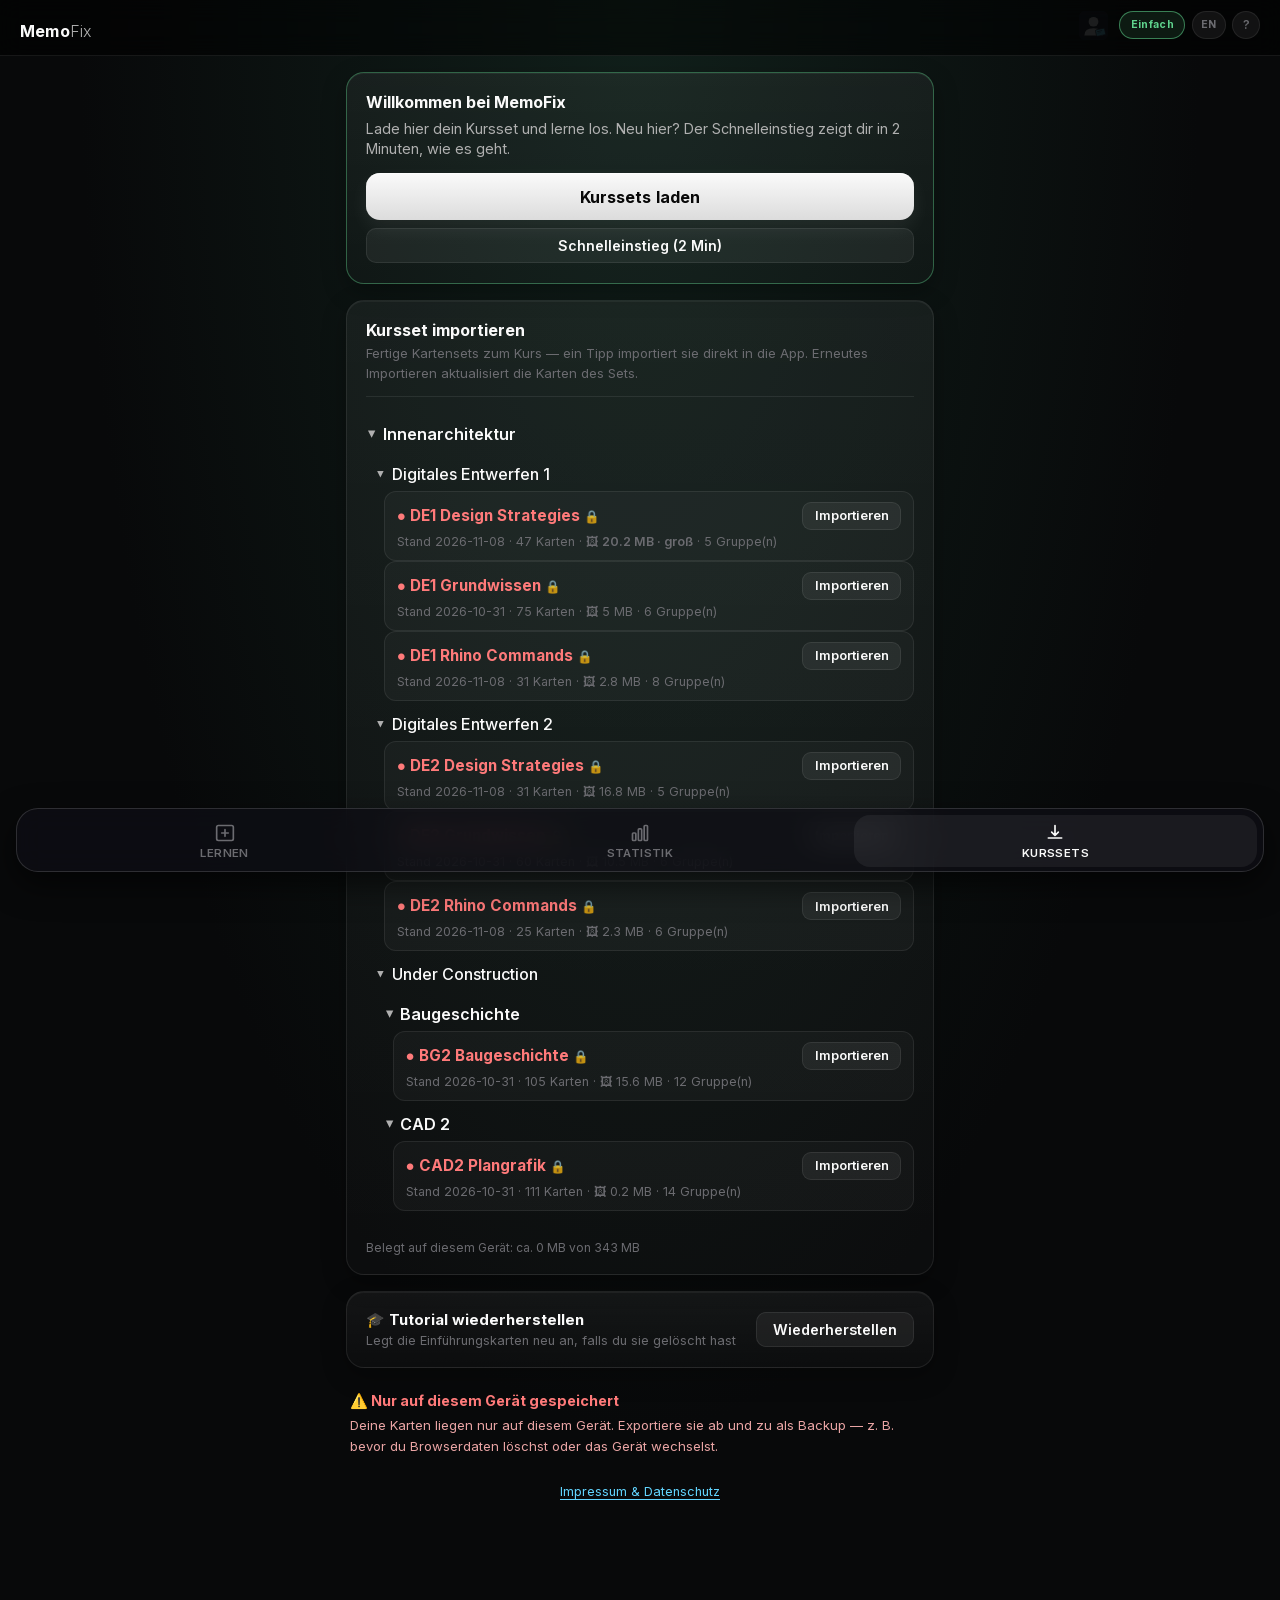
==== commit 51f11a44: "Add files via upload" ====
--- a/index.html
+++ b/index.html
@@ -5,170 +5,836 @@
   <meta name="viewport" content="width=device-width, initial-scale=1.0, viewport-fit=cover">
   <meta name="apple-mobile-web-app-capable" content="yes">
   <meta name="apple-mobile-web-app-status-bar-style" content="black-translucent">
-  <meta name="apple-mobile-web-app-title" content="MemoMe">
+  <meta name="apple-mobile-web-app-title" content="MemoFix">
   <meta name="theme-color" content="#080808">
   <link rel="manifest" href="manifest.json">
   <link rel="apple-touch-icon" href="apple-touch-icon.png">
-  <link rel="icon" type="image/svg+xml" href="icon.svg">
-  <title>MemoMe</title>
-  <link rel="stylesheet" href="style.css?v=8">
+  <link rel="icon" type="image/png" sizes="192x192" href="icon-192.png">
+  <title>MemoFix</title>
+  <link rel="stylesheet" href="style.css?v=109">
 </head>
-<body class="modus-einfach">
+<body>
 
   <header>
-    <h1><span class="title-memo">Memo</span><span class="title-me">Me</span></h1>
+    <h1><span class="title-memo">Memo</span><span class="title-pix">Fix</span></h1>
     <div class="header-btns">
       <button id="btn-modus" class="btn-modus" type="button">Einfach</button>
-      <button id="btn-info" class="btn-help" type="button" title="Hilfe" aria-label="Hilfe">?</button>
+      <button id="btn-lang" class="btn-lang">EN</button>
+      <button id="btn-info" class="btn-help" title="Hilfe">?</button>
     </div>
   </header>
 
+  <!-- ── INFO-MODAL ────────────────────────────────────── -->
+  <div id="info-modal" class="modal-backdrop hidden">
+    <div class="modal">
+      <div class="modal-header">
+        <h2>Hilfe</h2>
+        <button id="btn-info-close" class="btn-modal-close">✕</button>
+      </div>
+      <div class="modal-body">
+        <div class="modal-section">
+          <div class="modal-section-title">🎴 Lernmodus</div>
+          <div class="anleitung-zeilen">
+            <div class="anleitung-zeile">
+              <span class="anleitung-icon">🖼️</span>
+              <div class="anleitung-text"><strong>Foto-Karte: Bild → Begriff</strong> — Bild sehen, Begriff erinnern · Karte antippen → dreht sich um → Begriff erscheint</div>
+            </div>
+            <div class="anleitung-zeile">
+              <span class="anleitung-icon">📖</span>
+              <div class="anleitung-text"><strong>Begriff-Karte: Begriff → Info</strong> — Begriff sehen, Info/Definition erinnern · Karte antippen → dreht sich um</div>
+            </div>
+            <div class="anleitung-zeile">
+              <span class="anleitung-icon">🔄</span>
+              <div class="anleitung-text"><strong>Umgekehrt lernen</strong> — Modus „Begriff → Bild/Text": Begriff vorstellen, dann Bild/Definition aufdecken</div>
+            </div>
+            <div class="anleitung-zeile">
+              <span class="anleitung-icon">🔍</span>
+              <div class="anleitung-text"><strong>„Begriff zeigen"</strong> — Antwort aufdecken ohne Tippen, zählt als nachgeschaut (✗)</div>
+            </div>
+            <div class="anleitung-zeile">
+              <span class="anleitung-icon">✓✗</span>
+              <div class="anleitung-text"><strong>Wertung korrigieren</strong> — ✓ oder ✗ antippen, um die Wertung zu ändern</div>
+            </div>
+            <div class="anleitung-zeile">
+              <span class="anleitung-icon">↺</span>
+              <div class="anleitung-text"><strong>Nachgeschaut üben</strong> — nach der Übung nur die nicht gewussten Karten wiederholen</div>
+            </div>
+            <div class="anleitung-zeile">
+              <span class="anleitung-icon">🎯</span>
+              <div class="anleitung-text"><strong>Schwächste Karten</strong> — startet mit den Karten, die du am häufigsten nachgeschaut hast · bezieht sich auf deine aktuelle Auswahl</div>
+            </div>
+            <div class="anleitung-zeile">
+              <span class="anleitung-icon">↔️</span>
+              <div class="anleitung-text"><strong>Pfeile / Wischen</strong> — Karten ohne Wertung vor- und zurückblättern · links/rechts wischen hat denselben Effekt</div>
+            </div>
+            <div class="anleitung-zeile">
+              <span class="anleitung-icon">💬</span>
+              <div class="anleitung-text"><strong>Notiz</strong> — erscheint beim Aufdecken als Zusatzinfo</div>
+            </div>
+            <div class="anleitung-zeile">
+              <span class="anleitung-icon">⏱</span>
+              <div class="anleitung-text"><strong>Auto-Timer</strong> — 3 · 5 · 8 · 12 s wählen: Karte dreht sich automatisch um, danach geht es zur nächsten · Timer-Durchläufe ohne Bewertung zählen nicht in die Statistik</div>
+            </div>
+            <div class="anleitung-zeile">
+              <span class="anleitung-icon">🔁</span>
+              <div class="anleitung-text"><strong>Autorepeat</strong> — nach dem letzten Bild startet die Runde automatisch neu</div>
+            </div>
+            <div class="anleitung-zeile">
+              <span class="anleitung-icon">⭐</span>
+              <div class="anleitung-text"><strong>Favoriten</strong> — Stern antippen markiert eine Karte als Favorit · unter SICHERUNG gezielt als Favoriten-Gruppe exportieren</div>
+            </div>
+          </div>
+        </div>
+        <div class="modal-divider"></div>
+        <div class="modal-section">
+          <div class="modal-section-title">⚙️ Verwaltung</div>
+          <div class="anleitung-zeilen">
+            <div class="anleitung-zeile">
+              <span class="anleitung-icon">📂</span>
+              <div class="anleitung-text"><strong>3 Ebenen:</strong> Sammlung → Gruppe → Karte — z.B. „Hochschule" → „Biologie Kap. 3" → einzelne Karten</div>
+            </div>
+            <div class="anleitung-zeile">
+              <span class="anleitung-icon">1️⃣</span>
+              <div class="anleitung-text"><strong>Sammlung erstellen</strong> — Oberkategorie für verwandte Gruppen · per ▲▼ sortieren · 📁 Gruppe zwischen Sammlungen verschieben</div>
+            </div>
+            <div class="anleitung-zeile">
+              <span class="anleitung-icon">2️⃣</span>
+              <div class="anleitung-text"><strong>Gruppe erstellen</strong> — innerhalb einer Sammlung · per ▲▼ innerhalb der Sammlung sortieren</div>
+            </div>
+            <div class="anleitung-zeile">
+              <span class="anleitung-icon">3️⃣</span>
+              <div class="anleitung-text"><strong>Karte hinzufügen</strong> — ＋ am Gruppen-Header tippt direkt in diese Gruppe · oder unten im Formular Gruppe wählen, Name eingeben, 📷 Foto <em>oder</em> 📖 Text wählen</div>
+            </div>
+            <div class="anleitung-zeile">
+              <span class="anleitung-icon">📷</span>
+              <div class="anleitung-text"><strong>Foto-Karte</strong> — Foto als Vorderseite, Name als Rückseite · Foto antippen zum Austauschen</div>
+            </div>
+            <div class="anleitung-zeile">
+              <span class="anleitung-icon">📖</span>
+              <div class="anleitung-text"><strong>Begriff-Karte</strong> — Begriff vorne, Info/Definition hinten · mehrzeilige Texte werden als Aufzählung dargestellt</div>
+            </div>
+            <div class="anleitung-zeile">
+              <span class="anleitung-icon">🔍</span>
+              <div class="anleitung-text"><strong>Großansicht</strong> — Kartennamen antippen → Bild/Text wird groß angezeigt · links/rechts wischen zum Durchblättern</div>
+            </div>
+            <div class="anleitung-zeile">
+              <span class="anleitung-icon">📋</span>
+              <div class="anleitung-text"><strong>Kopieren</strong> — Karte in eine andere Gruppe duplizieren (✏️ öffnet Bearbeiten-Modal)</div>
+            </div>
+            <div class="anleitung-zeile">
+              <span class="anleitung-icon">🎨</span>
+              <div class="anleitung-text"><strong>Sammlungsfarbe</strong> — Farbpunkt neben dem Sammlungsnamen antippen · Farbe erscheint als Streifen links und als Kartenhintergrund im Lernmodus</div>
+            </div>
+            <div class="anleitung-zeile">
+              <span class="anleitung-icon">🔗</span>
+              <div class="anleitung-text"><strong>Links</strong> — beim Bearbeiten einer Karte Links hinzufügen (z.&nbsp;B. Wikipedia, YouTube) · erscheinen beim Aufdecken als tippbare Verweise</div>
+            </div>
+            <div class="anleitung-zeile">
+              <span class="anleitung-icon">💬</span>
+              <div class="anleitung-text"><strong>Notiz</strong> — kurze Zusatzinfo pro Karte (max. 250 Zeichen) · wird beim Aufdecken angezeigt</div>
+            </div>
+          </div>
+        </div>
+        <div class="modal-divider"></div>
+        <div class="modal-section">
+          <div class="modal-section-title">💾 Datenspeicher &amp; Backup</div>
+          <div class="anleitung-zeilen">
+            <div class="anleitung-zeile">
+              <span class="anleitung-icon">📱</span>
+              <div class="anleitung-text">Karten werden <strong>lokal im Browser</strong> gespeichert — kein Server, kein Internet nötig</div>
+            </div>
+            <div class="anleitung-zeile">
+              <span class="anleitung-icon">📤</span>
+              <div class="anleitung-text"><strong>Exportieren als Datei</strong> — einzelne Gruppen oder alles sichern und teilen · <strong>iPhone:</strong> Teilen-Menü → „In Dateien sichern"</div>
+            </div>
+            <div class="anleitung-zeile">
+              <span class="anleitung-icon">🖨</span>
+              <div class="anleitung-text"><strong>Exportieren als PDF</strong> — unter SICHERUNG Gruppen wählen, Format „PDF" wählen · öffnet Druckansicht mit allen Karten · im Druckdialog „Als PDF sichern" wählen</div>
+            </div>
+            <div class="anleitung-zeile">
+              <span class="anleitung-icon">📥</span>
+              <div class="anleitung-text"><strong>Importieren</strong> — Hinzufügen (bestehende behalten) oder Alles ersetzen · importiert auch Sammlungsstruktur</div>
+            </div>
+            <div class="anleitung-zeile">
+              <span class="anleitung-icon">⚠️</span>
+              <div class="anleitung-text">„Browserdaten löschen" (in den Einstellungen von Browser oder Handy) entfernt auch alle Karten — regelmäßig exportieren!</div>
+            </div>
+          </div>
+        </div>
+        <div class="modal-divider"></div>
+        <div class="modal-section">
+          <div class="modal-section-title">🔧 Probleme &amp; Lösungen</div>
+          <div class="anleitung-zeilen">
+            <div class="anleitung-zeile">
+              <span class="anleitung-icon">🖼️</span>
+              <div class="anleitung-text"><strong>Bilder verschwunden oder Export hängt?</strong> — App schließen und neu öffnen · die Bilder werden sofort wieder geladen · keine Daten gehen verloren</div>
+            </div>
+          </div>
+        </div>
+        <p class="modal-meta-device">📱 Optimiert für iPhone im Hochformat</p>
+        <p class="modal-meta">Version 2.0 · Prof. Klaus Teltenkötter 2026 <span id="build-version" class="modal-meta-build"></span></p>
+      </div>
+    </div>
+  </div>
+
+  <!-- ── KARTE BEARBEITEN / KOPIEREN MODAL ─────────────── -->
+  <!-- ── NAMEN (Sammlung / Gruppe) ─────────────────────── -->
+  <div id="namen-modal" class="modal-backdrop hidden">
+    <div class="modal">
+      <div class="modal-header">
+        <h2 id="namen-modal-titel">Bearbeiten</h2>
+        <button id="btn-namen-close" class="btn-modal-close">✕</button>
+      </div>
+      <div class="modal-body">
+        <div class="form-group">
+          <label for="namen-de" id="namen-de-l">Name</label>
+          <input type="text" id="namen-de" maxlength="60">
+        </div>
+        <div class="form-group">
+          <label for="namen-en" id="namen-en-l">Name (EN)</label>
+          <input type="text" id="namen-en" maxlength="60">
+        </div>
+        <label class="check-zeile hidden" id="namen-zweisprachig-zeile">
+          <input type="checkbox" id="namen-zweisprachig">
+          <span id="namen-zweisprachig-l">Inhalt ist bereits zweisprachig (Sprachschalter ändert die Karten nicht)</span>
+        </label>
+        <button id="btn-namen-save" class="btn-primary" style="margin-top:0.75rem">Speichern</button>
+      </div>
+    </div>
+  </div>
+
+  <div id="karte-edit-modal" class="modal-backdrop hidden">
+    <div class="modal">
+      <div class="modal-header">
+        <h2 id="karte-edit-titel">Karte bearbeiten</h2>
+        <button id="btn-karte-edit-close" class="btn-modal-close">✕</button>
+      </div>
+      <div class="modal-body">
+        <div class="form-group">
+          <label>Typ</label>
+          <div class="karten-modus-chips">
+            <button type="button" id="karte-edit-chip-foto" class="karten-modus-chip">📷 Bild vorn</button>
+            <button type="button" id="karte-edit-chip-text" class="karten-modus-chip">📖 Begriff vorn, Bild hinten</button>
+          </div>
+          <p id="karte-edit-chip-hinweis" class="modal-hint" style="font-size:0.75rem;line-height:1.45;margin-top:0.4rem"></p>
+        </div>
+        <div class="form-group hidden" id="karte-edit-foto-gruppe">
+          <label id="karte-edit-foto-label">Fotos <span class="label-optional">(mehrere möglich)</span></label>
+          <div id="karte-edit-fotos-liste" class="karte-edit-fotos-liste hidden"></div>
+          <label for="karte-edit-foto-input" class="btn-datei-waehlen">📷 Foto hinzufügen</label>
+          <input type="file" id="karte-edit-foto-input" accept="image/*" multiple style="display:none">
+        </div>
+        <div class="form-group">
+          <label for="karte-edit-name" id="karte-edit-name-label">Name</label>
+          <input type="text" id="karte-edit-name" maxlength="100">
+        </div>
+        <div class="form-group">
+          <label for="karte-edit-gruppe">Gruppe</label>
+          <select id="karte-edit-gruppe"></select>
+        </div>
+        <div class="form-group hidden" id="karte-edit-vorderseite-gruppe">
+          <label for="karte-edit-vorderseite">Text / Vorderseite</label>
+          <textarea id="karte-edit-vorderseite" class="input-vorderseite" maxlength="1000"></textarea>
+        </div>
+        <div class="form-group">
+          <label for="karte-edit-notiz">Notiz <span class="label-optional">(optional)</span></label>
+          <textarea id="karte-edit-notiz" class="input-notiz" rows="4" maxlength="3000" placeholder="Zusatzinfo, erscheint beim Aufdecken… (max. 3000 Zeichen)"></textarea>
+        </div>
+        <div class="form-group">
+          <label for="karte-edit-merke">Merke <span class="label-optional">(optional, farbig hervorgehoben)</span></label>
+          <textarea id="karte-edit-merke" class="input-notiz" rows="2" maxlength="500" placeholder="Kernaussage in ein bis zwei Sätzen… (max. 500 Zeichen)"></textarea>
+        </div>
+        <details class="en-felder" id="karte-edit-en">
+          <summary id="karte-edit-en-summary">🇬🇧 English <span class="label-optional">(optional, für den Sprachschalter)</span></summary>
+          <div class="form-group">
+            <label for="karte-edit-name-en" id="l-name-en">Name (EN)</label>
+            <input type="text" id="karte-edit-name-en" maxlength="100">
+          </div>
+          <div class="form-group">
+            <label for="karte-edit-vorderseite-en" id="l-vorderseite-en">Vorderseite (EN)</label>
+            <textarea id="karte-edit-vorderseite-en" class="input-vorderseite" maxlength="1000"></textarea>
+          </div>
+          <div class="form-group">
+            <label for="karte-edit-notiz-en" id="l-notiz-en">Notiz (EN)</label>
+            <textarea id="karte-edit-notiz-en" class="input-notiz" rows="4" maxlength="3000"></textarea>
+          </div>
+          <div class="form-group">
+            <label for="karte-edit-merke-en" id="l-merke-en">Merke (EN)</label>
+            <textarea id="karte-edit-merke-en" class="input-notiz" rows="2" maxlength="500"></textarea>
+          </div>
+        </details>
+        <div class="form-group">
+          <label for="karte-edit-links">Links <span class="label-optional">(optional, eine URL pro Zeile)</span></label>
+          <textarea id="karte-edit-links" class="input-notiz" rows="2" maxlength="1000" placeholder="https://…"></textarea>
+        </div>
+        <div class="form-group">
+          <label for="karte-edit-video">YouTube <span class="label-optional">(optional — Video-ID oder URL)</span></label>
+          <input type="text" id="karte-edit-video" class="input-video" placeholder="z.B. KNDU2hgeLlc oder https://youtu.be/…" autocomplete="off" autocorrect="off" spellcheck="false">
+          <span id="karte-edit-video-status" class="video-input-status"></span>
+        </div>
+        <button id="btn-karte-edit-save" class="btn-primary">Speichern</button>
+      </div>
+    </div>
+  </div>
+
+  <!-- ── GRUPPE VERSCHIEBEN MODAL ─────────────────────── -->
+  <div id="gruppe-verschieben-modal" class="modal-backdrop hidden">
+    <div class="modal">
+      <div class="modal-header">
+        <h2>Gruppe verschieben</h2>
+        <button id="btn-gruppe-verschieben-close" class="btn-modal-close">✕</button>
+      </div>
+      <div class="modal-body">
+        <p class="modal-hint" id="gruppe-verschieben-info"></p>
+        <div id="sammlung-auswahl-liste" class="sammlung-auswahl-liste"></div>
+      </div>
+    </div>
+  </div>
+
+  <!-- ── EXPORT MODAL ──────────────────────────────────── -->
+  <div id="export-modal" class="modal-backdrop hidden">
+    <div class="modal">
+      <div class="modal-header">
+        <h2>Gruppen exportieren</h2>
+        <button id="btn-export-modal-close" class="btn-modal-close">✕</button>
+      </div>
+      <div class="modal-body">
+        <p class="modal-hint">Welche Gruppen sollen exportiert werden?</p>
+        <div id="export-gruppen-liste" class="modal-check-liste"></div>
+        <div class="selection-actions" style="margin:0.5rem 0 0.75rem">
+          <button id="btn-export-alle" class="btn-secondary">Alle</button>
+          <button id="btn-export-keine" class="btn-secondary">Keine</button>
+        </div>
+        <div class="export-format-toggle">
+          <button class="export-fmt-btn active" data-fmt="datei">📦 Datei</button>
+          <button class="export-fmt-btn" data-fmt="pdf">🖨 PDF</button>
+        </div>
+        <label class="modal-hint" style="display:flex;align-items:center;gap:0.5rem;margin-top:0.6rem;cursor:pointer">
+          <input type="checkbox" id="export-ohne-bilder"> <span id="export-ohne-bilder-txt">Ohne Bilder (nur Text, Links, Struktur)</span>
+        </label>
+        <button id="btn-export-start" class="btn-primary" style="margin-top:0.75rem">Exportieren</button>
+        <p id="export-ios-hinweis" class="modal-hint hidden" style="margin-top:0.75rem;font-size:0.78rem;line-height:1.5">
+          📱 <strong>iPhone / iPad:</strong> Die Datei wird über das Teilen-Menü geöffnet. Tippe dort auf <em>„In Dateien sichern"</em>, um den Speicherort selbst zu wählen.
+        </p>
+        <p id="export-pdf-hinweis" class="modal-hint hidden" style="margin-top:0.75rem;font-size:0.78rem;line-height:1.5">
+          🖨 Im Druckdialog <em>„Als PDF sichern"</em> wählen · <strong>iPhone:</strong> Teilen-Symbol → „In Dateien sichern"
+        </p>
+      </div>
+    </div>
+  </div>
+
+  <!-- ── IMPORT MODAL ──────────────────────────────────── -->
+  <div id="import-modal" class="modal-backdrop hidden">
+    <div class="modal">
+      <div class="modal-header">
+        <h2>Importieren</h2>
+        <button id="btn-import-modal-close" class="btn-modal-close">✕</button>
+      </div>
+      <div class="modal-body">
+        <p class="modal-hint">Gefundene Gruppen in der Datei:</p>
+        <div id="import-gruppen-info" class="import-gruppen-info"></div>
+        <div class="import-modus-toggle">
+          <button class="import-modus-btn active" data-modus="hinzufuegen">
+            <div class="modus-label">➕ Hinzufügen</div>
+            <div class="modus-desc">Neue Gruppen ergänzen · Bestehende behalten</div>
+          </button>
+          <button class="import-modus-btn" data-modus="ersetzen">
+            <div class="modus-label">🔄 Alles ersetzen</div>
+            <div class="modus-desc">Alle vorhandenen Karten werden überschrieben</div>
+          </button>
+        </div>
+        <button id="btn-import-start" class="btn-primary" style="margin-top:0.75rem">Importieren</button>
+      </div>
+    </div>
+  </div>
+
   <main>
-    <!-- ── HEUTE ─────────────────────────────────────── -->
-    <section id="view-heute" class="view">
-      <div class="tag-kopf">
-        <div class="tag-datum" id="heute-datum"></div>
-        <div class="tag-sub">Kann, nicht muss.</div>
-      </div>
-
-      <div class="card balance-card" id="balance-heute"></div>
-
-      <div class="kachel-raster" id="sonder-kacheln" aria-label="Rückblick"></div>
-      <hr class="rahmen-strich">
-      <div class="momente-gruppen" id="moment-kacheln"></div>
-      <p class="raster-hinweis">Tippen zählt einen Moment. Lang drücken nimmt den letzten zurück.</p>
+
+    <!-- ── VERWALTUNG ─────────────────────────────────── -->
+    <section id="view-verwaltung" class="view">
+
+      <div class="card">
+        <div class="card-header">
+          <h2>Sammlungen</h2>
+          <span id="sammlungen-badge" class="badge">0</span>
+          <span id="karten-gesamt" class="badge">0</span>
+          <button id="btn-toggle-alle-gruppen" class="btn-gruppen-toggle">Alle öffnen</button>
+        </div>
+        <div class="karten-filter">
+          <div class="suche-wrap">
+            <input type="text" id="input-karten-suche" placeholder="🔍 Karten suchen…" class="karten-suche">
+            <button id="btn-suche-clear" class="suche-clear-btn hidden" aria-label="Suche löschen">✕</button>
+          </div>
+          <select id="select-karten-sort" class="karten-sort">
+            <option value="manuell">Manuell ▲▼</option>
+            <option value="az" selected>A → Z</option>
+            <option value="za">Z → A</option>
+          </select>
+        </div>
+        <div class="input-row" style="margin-bottom:0.75rem">
+          <input type="text" id="input-neue-sammlung" placeholder="Neue Sammlung…" maxlength="60">
+          <button id="btn-sammlung-add" class="btn-icon" title="Sammlung hinzufügen">+</button>
+        </div>
+        <div id="sammlungen-liste"></div>
+        <p id="keine-sammlungen-hinweis" class="hinweis hidden">Noch keine Sammlungen. Bitte eine Sammlung anlegen.</p>
+        <p id="keine-karten-hinweis" class="hinweis hidden">Noch keine Karten vorhanden.</p>
+      </div>
+
+      <div class="card">
+        <div class="card-header card-header-toggle" id="karte-hinzufuegen-header">
+          <h2>Karte hinzufügen</h2>
+          <span class="card-toggle-arrow">▶</span>
+        </div>
+        <div id="karte-hinzufuegen-body" class="hidden">
+        <form id="form-karte">
+          <div class="form-group">
+            <label for="select-gruppe">Gruppe</label>
+            <select id="select-gruppe" required>
+              <option value="">Gruppe wählen…</option>
+            </select>
+          </div>
+          <div class="form-group">
+            <label for="input-name" id="label-input-name">Name</label>
+            <input type="text" id="input-name" placeholder="Name oder Begriff…" required maxlength="100">
+          </div>
+          <div class="form-group">
+            <label>Karten-Inhalt</label>
+            <div class="karten-modus-chips">
+              <button type="button" class="karten-modus-chip active" id="chip-foto">📷 Bild vorn</button>
+              <button type="button" class="karten-modus-chip" id="chip-text">📖 Begriff vorn, Bild hinten</button>
+            </div>
+            <p id="chip-hinweis" class="modal-hint" style="font-size:0.75rem;line-height:1.45;margin-top:0.4rem"></p>
+            <div id="foto-bereich">
+              <label id="foto-bereich-label" class="hidden"></label>
+              <div id="neue-karte-fotos-liste" class="karte-edit-fotos-liste hidden"></div>
+              <div class="foto-upload" id="foto-upload">
+                <input type="file" id="input-foto" accept="image/*" multiple>
+                <div id="upload-placeholder" class="upload-placeholder">
+                  <span class="upload-icon">📷</span>
+                  <span>Tippen zum Foto auswählen</span>
+                </div>
+              </div>
+              <label for="input-foto" id="btn-neue-karte-foto-add" class="btn-datei-waehlen hidden">📷 Weiteres Foto hinzufügen</label>
+            </div>
+            <div id="text-bereich" class="hidden">
+              <textarea id="input-vorderseite" class="input-vorderseite" placeholder="Text, Definition oder Erklärung… (max. 1000 Zeichen)" maxlength="1000"></textarea>
+            </div>
+          </div>
+          <div class="form-group">
+            <label for="input-notiz">Notiz <span class="label-optional">(optional, erscheint beim Aufdecken)</span></label>
+            <textarea id="input-notiz" class="input-notiz" rows="4" maxlength="3000" placeholder="Zusatzinfo zum Begriff… (max. 3000 Zeichen)"></textarea>
+          </div>
+          <div class="form-group">
+            <label for="input-merke">Merke <span class="label-optional">(optional, farbig hervorgehoben)</span></label>
+            <textarea id="input-merke" class="input-notiz" rows="2" maxlength="500" placeholder="Kernaussage in ein bis zwei Sätzen… (max. 500 Zeichen)"></textarea>
+          </div>
+          <div class="form-group">
+            <label for="input-links">Links <span class="label-optional">(optional, eine URL pro Zeile)</span></label>
+            <textarea id="input-links" class="input-notiz" rows="2" maxlength="1000" placeholder="https://…"></textarea>
+          </div>
+          <div class="form-group">
+            <label for="input-video">YouTube <span class="label-optional">(optional — Video-ID oder URL)</span></label>
+            <input type="text" id="input-video" class="input-video" placeholder="z.B. KNDU2hgeLlc oder https://youtu.be/…" autocomplete="off" autocorrect="off" spellcheck="false">
+            <span id="input-video-status" class="video-input-status"></span>
+          </div>
+          <button type="submit" id="btn-karte-speichern" class="btn-primary">Karte speichern</button>
+        </form>
+        </div>
+      </div>
+
     </section>
 
-    <!-- ── WOCHE ─────────────────────────────────────── -->
-    <section id="view-woche" class="view hidden">
-      <div class="woche-kopf">
-        <button class="btn-rund" id="woche-zurueck" type="button" aria-label="Vorige Woche">‹</button>
-        <div class="woche-titel">
-          <div class="woche-kw" id="woche-kw"></div>
-          <div class="woche-spanne" id="woche-spanne"></div>
-        </div>
-        <button class="btn-rund" id="woche-vor" type="button" aria-label="Nächste Woche">›</button>
-      </div>
-      <div id="woche-inhalt" class="view"></div>
+    <!-- ── LERNEN ──────────────────────────────────────── -->
+    <section id="view-lernen" class="view hidden">
+
+      <div id="lernen-auswahl">
+        <div class="card">
+          <div class="card-header" id="lernen-auswahl-header"><h2>Gruppen auswählen</h2><button id="btn-lern-toggle-alle" class="btn-gruppen-toggle" type="button">Alle öffnen</button></div>
+          <div id="gruppen-checkboxen" class="gruppen-checkboxen"></div>
+          <div class="selection-actions">
+            <button id="btn-alle-waehlen" class="btn-secondary">Alle</button>
+            <button id="btn-keine-waehlen" class="btn-secondary">Keine</button>
+            <button id="btn-schwaeche-waehlen" class="btn-secondary">Schwächste</button>
+          </div>
+          <div class="lern-einstellungen">
+          <div class="lernmodus-toggle">
+            <button class="lernmodus-btn active" data-modus="foto" id="btn-modus-foto">
+              <div class="modus-label">Normal</div>
+              <div class="modus-desc">📷 Foto · 📖 Begriff → Lösung</div>
+            </button>
+            <button class="lernmodus-btn" data-modus="name" id="btn-modus-name">
+              <div class="modus-label">Umgekehrt</div>
+              <div class="modus-desc">Lösung → 📷 Foto · 📖 Begriff</div>
+            </button>
+          </div>
+          <div class="lern-timer-row nur-erweitert">
+            <span class="lern-timer-label">⏱</span>
+            <div class="lern-timer-btns" id="auswahl-timer-btns">
+              <button class="timer-btn active" data-sek="0">Aus</button>
+              <button class="timer-btn" data-sek="1">1s</button>
+              <button class="timer-btn" data-sek="3">3s</button>
+              <button class="timer-btn" data-sek="5">5s</button>
+              <button class="timer-btn" data-sek="10">10s</button>
+              <button class="timer-btn timer-btn-repeat" id="btn-autorepeat-auswahl">🔁</button>
+            </div>
+          </div>
+          </div>
+          <div class="lern-startzone">
+          <button id="lern-fortsetzen" class="lern-fortsetzen hidden" type="button"></button>
+          <div class="lern-start-row">
+            <button id="btn-lernen-start" class="btn-primary btn-large" disabled>Lernen starten</button>
+            <button id="btn-fullscreen169" class="btn-secondary btn-large-sec nur-erweitert" disabled>⛶ Fullscreen 16:9</button>
+          </div>
+          <button id="btn-spiel" class="btn-spiel-karte" disabled>
+            <span class="bsk-titel">🤿 <span class="title-memo">Memo</span><span class="title-pix">Dive</span></span>
+            <span class="bsk-text">Lernt gemeinsam spielerisch.</span>
+          </button>
+          <!-- TEST-FEATURE: bei Bedarf komplett entfernbar (HTML/CSS/JS je 1 Block) -->
+          <button type="button" id="btn-claude-auswahl-besprechen" class="btn-claude-besprechen" disabled>🗣️ Auswahl mit Claude besprechen</button>
+          </div>
+        </div>
+      </div>
+
+      <div id="lernen-flashcard" class="hidden">
+        <div class="lern-header">
+          <div class="lern-header-links">
+            <button id="btn-beenden" class="btn-text">✕ Beenden</button>
+            <button id="btn-lern-favorit" class="btn-lern-favorit hidden" title="Favorit">★</button>
+          </div>
+          <div class="lern-progress-wrap">
+            <div class="lern-progress-track">
+              <div id="lern-progress-fill" class="lern-progress-fill" style="width:0%"></div>
+            </div>
+            <span id="lern-position" class="lern-position-counter">1 / 1</span>
+          </div>
+          <button id="btn-mischen" class="btn-text nur-erweitert">⇄ Gemischt</button>
+        </div>
+        <div class="lern-karte-area">
+          <div id="stack-card-2" class="stack-card stack-card-2"></div>
+          <div id="stack-card-1" class="stack-card stack-card-1"></div>
+          <div id="lernkarte" class="lernkarte">
+            <span id="lern-favorit-stern" class="lern-favorit-stern hidden">⭐</span>
+            <div id="lernkarte-foto-wrapper" class="lernkarte-foto-wrapper">
+              <img id="lern-foto" src="" alt="Foto">
+              <div id="lern-foto-slideshow" class="foto-slideshow hidden">
+                <div id="lern-foto-slides" class="foto-slides"></div>
+                <div id="lern-foto-dots" class="foto-dots"></div>
+              </div>
+            </div>
+            <div class="lernkarte-text-scroll-wrap hidden" id="lernkarte-text-scroll-wrap">
+              <div id="lernkarte-text-vorderseite" class="lernkarte-text-vorderseite">
+                <div id="lern-text-gruppe" class="lern-text-gruppe"></div>
+                <p id="lern-vorderseite-text"></p>
+                <p id="lern-notiz-text-rueck" class="lern-notiz hidden"></p>
+                <div id="lern-text-fotos" class="lern-text-fotos hidden">
+                  <div id="lern-text-fotos-slides" class="lern-text-fotos-slides"></div>
+                  <div id="lern-text-fotos-dots" class="lern-text-fotos-dots"></div>
+                </div>
+              </div>
+              <div class="scroll-ind scroll-ind-top hidden" id="scroll-ind-top">▲</div>
+              <div class="scroll-ind scroll-ind-bottom hidden" id="scroll-ind-bottom">▼</div>
+            </div>
+            <div id="lern-name-karte" class="lern-name-karte hidden">
+              <span id="lern-name-karte-text"></span>
+              <span id="lern-name-karte-gruppe" class="lern-name-karte-gruppe"></span>
+            </div>
+            <div id="lern-hint-pill" class="lern-hint-pill">
+              <svg width="12" height="12" viewBox="0 0 24 24" fill="none" stroke="currentColor" stroke-width="2" stroke-linecap="round" stroke-linejoin="round"><path d="M9 11.24V7.5a2.5 2.5 0 0 1 5 0v3.74M7 11h10l-1 9H8z"/></svg>
+              <span>Tippen zum Aufdecken</span>
+            </div>
+            <div id="lern-name-overlay" class="lern-name-overlay hidden">
+              <span id="lern-name-text"></span>
+              <span id="lern-gruppe-text" class="lern-gruppe-text"></span>
+              <p id="lern-notiz-text" class="lern-notiz hidden"></p>
+            </div>
+          </div>
+        </div>
+        <div id="lern-repeat-pause" class="lern-repeat-pause hidden"></div>
+        <div id="lern-card-links" class="lern-card-links hidden"></div>
+        <div id="lern-card-video" class="lern-card-video hidden"></div>
+        <div id="lern-swipe-hint" class="lern-swipe-hint hidden">
+          <div class="lern-swipe-hint-inner">
+            <span class="lern-swipe-arrow">←</span>
+            <span class="lern-swipe-label">wischen</span>
+            <span class="lern-swipe-arrow">→</span>
+          </div>
+          <div class="lern-swipe-sub">navigiert vor &amp; zurück</div>
+        </div>
+        <div id="lern-countdown" class="lern-countdown hidden">3</div>
+        <div id="timer-bar-wrap" class="timer-bar-wrap hidden">
+          <div id="timer-bar" class="timer-bar"></div>
+        </div>
+        <div class="session-timer-row nur-erweitert" id="session-timer-row">
+          <span class="lern-timer-label">⏱</span>
+          <div class="lern-timer-btns">
+            <button class="timer-btn active" data-sek="0">Aus</button>
+            <button class="timer-btn" data-sek="1">1s</button>
+            <button class="timer-btn" data-sek="3">3s</button>
+            <button class="timer-btn" data-sek="5">5s</button>
+            <button class="timer-btn" data-sek="10">10s</button>
+            <button class="timer-btn timer-btn-repeat" id="btn-autorepeat-session">🔁</button>
+          </div>
+        </div>
+        <div class="lern-steuerung">
+          <button id="btn-zurueck" class="btn-nav">&#8592;</button>
+          <div class="mitte-bereich">
+            <button id="btn-aufdecken" class="btn-aufdecken">Begriff zeigen</button>
+            <div id="lern-feedback" class="lern-feedback hidden"></div>
+          </div>
+          <div class="btn-weiter-wrap">
+            <button id="btn-weiter" class="btn-nav">&#8594;</button>
+          </div>
+        </div>
+        <!-- TEST-FEATURE: bei Bedarf komplett entfernbar (HTML/CSS/JS je 1 Block) -->
+        <button type="button" id="btn-claude-besprechen" class="btn-claude-besprechen">🗣️ Mit Claude besprechen</button>
+      </div>
+
+      <div id="lernen-ende" class="hidden">
+        <div class="ende-card">
+          <h2>Übung beendet!</h2>
+          <p class="ende-subtitle" id="ende-subtitle"></p>
+          <div class="ende-stats">
+            <div class="stat stat-gewusst">
+              <span class="stat-zahl" id="stat-gewusst">0</span>
+              <span class="stat-label">Gewusst ✓</span>
+            </div>
+            <div class="stat stat-nicht">
+              <span class="stat-zahl" id="stat-nicht">0</span>
+              <span class="stat-label">Nachgeschaut ✗</span>
+            </div>
+          </div>
+          <div class="ende-buttons">
+            <button id="btn-neue-uebung" class="btn-primary">Neue Übung starten</button>
+            <button id="btn-nachgeschaut-ueben" class="btn-text hidden">↺ Nachgeschaut üben</button>
+            <button id="btn-ende-auswahl" class="btn-text">Andere Gruppen auswählen</button>
+          </div>
+        </div>
+      </div>
+
     </section>
 
-    <!-- ── VERWALTUNG ────────────────────────────────── -->
-    <section id="view-verwaltung" class="view hidden">
+    <!-- ── STATISTIK ───────────────────────────────────── -->
+    <section id="view-statistik" class="view hidden">
+
       <div class="card">
-        <div class="card-header"><h2>Momente</h2><span class="badge" id="momente-anzahl"></span></div>
-        <div id="momente-liste" class="momente-liste"></div>
-        <button class="btn-secondary" id="btn-moment-neu" type="button">+ Neuer Moment</button>
+        <div class="card-header"><h2>Übersicht</h2></div>
+        <div class="stat-overview">
+          <div class="stat-overview-item">
+            <span class="stat-overview-zahl" id="stat-total-sitzungen">0</span>
+            <span class="stat-overview-label">Sitzungen</span>
+          </div>
+          <div class="stat-overview-item">
+            <span class="stat-overview-zahl" id="stat-avg-score">—</span>
+            <span class="stat-overview-label">Ø Trefferquote</span>
+          </div>
+          <div class="stat-overview-item">
+            <span class="stat-overview-zahl" id="stat-total-abgefragt">0</span>
+            <span class="stat-overview-label">Abfragen gesamt</span>
+          </div>
+        </div>
       </div>
 
       <div class="card">
-        <div class="card-header"><h2>Gruppen</h2></div>
-        <p class="card-text">Gruppen ordnen die Momente. Ob etwas aktiv oder erholsam ist, legt der Moment selbst fest.</p>
-        <div id="gruppen-liste" class="gruppen-liste"></div>
-        <button class="btn-secondary" id="btn-gruppe-neu" type="button">+ Neue Gruppe</button>
+        <div class="card-header"><h2>Schwierigste Karten</h2>
+          <div id="stat-zeitraum" class="stat-zeitraum"><button type="button" data-tage="30">30 Tage</button><button type="button" data-tage="0">Alle</button></div>
+        </div>
+        <div id="schwierigste-namen"></div>
+        <p id="keine-schwierig-hinweis" class="hinweis">Noch keine Daten vorhanden.</p>
+        <button id="btn-schwaeche-ueben" class="btn-schwaeche hidden">⟳ Schwächste Karten jetzt üben</button>
       </div>
 
       <div class="card">
-        <div class="card-header"><h2>Feierabend-Korridor</h2></div>
-        <p class="card-text">Ein ruhiger Bereich, in dem der Feierabend gut liegt. Er ist ein Richtwert, keine Pflicht.</p>
-        <div class="zeit-reihe">
-          <div class="form-group"><label for="korridor-von">von</label><input type="time" id="korridor-von"></div>
-          <div class="form-group"><label for="korridor-bis">bis</label><input type="time" id="korridor-bis"></div>
-        </div>
+        <div class="card-header"><h2>Letzte Sitzungen</h2></div>
+        <div id="sitzungen-verlauf"></div>
+        <p id="keine-verlauf-hinweis" class="hinweis">Noch keine Sitzungen absolviert.</p>
       </div>
 
       <div class="card">
-        <div class="card-header"><h2>Balance zeigen als</h2></div>
-        <div class="seg" id="seg-balance-stil" role="group" aria-label="Balance-Darstellung">
-          <button type="button" data-stil="band">Band</button>
-          <button type="button" data-stil="waage">Waage</button>
+        <div class="sicherung-zeile">
+          <div class="sicherung-info">
+            <strong>Statistik zurücksetzen</strong>
+            <p>Alle Sitzungsdaten löschen, Karten bleiben erhalten</p>
+          </div>
+          <button id="btn-statistik-loeschen" class="btn-danger">Löschen</button>
+        </div>
+      </div>
+
+    </section>
+
+    <!-- ── SICHERUNG ───────────────────────────────────── -->
+    <section id="view-sicherung" class="view hidden">
+
+      <div id="kursset-hinweis" class="kursset-hinweis-box hidden">
+        <span></span>
+        <button type="button" id="kursset-hinweis-link" class="btn-text">Anzeigen</button>
+      </div>
+
+      <div class="card willkommen-card hidden" id="willkommen-card">
+        <strong id="willkommen-titel">Willkommen bei MemoFix</strong>
+        <p id="willkommen-text">Lade unten dein Kursset und lerne los. Neu hier? Der Schnelleinstieg zeigt dir in 2 Minuten, wie es geht.</p>
+        <div class="willkommen-btns">
+          <button type="button" id="btn-willkommen-laden" class="btn-primary">Kurssets laden</button>
+          <button type="button" id="btn-willkommen-start" class="btn-secondary">Schnelleinstieg (2 Min)</button>
+        </div>
+      </div>
+
+      <div class="card" id="kursset-card">
+        <strong id="kursset-titel">Kursset importieren</strong>
+        <p id="kursset-desc" class="kursset-desc">Fertige Kartensets zum Kurs — ein Tipp importiert sie direkt in die App. Erneutes Importieren aktualisiert die Karten des Sets.</p>
+        <div id="kursset-liste" class="kursset-liste"></div>
+        <button type="button" id="btn-kursset-alle" class="btn-secondary hidden" style="margin-top:0.6rem;width:100%">Alle aktualisieren</button>
+        <button type="button" id="btn-kursset-aufraeumen" class="btn-secondary hidden" style="margin-top:0.5rem;width:100%">🧹 Speicher aufräumen</button>
+      </div>
+
+      <div class="card nur-erweitert">
+        <div class="sicherung-zeile">
+          <div class="sicherung-info">
+            <strong>Aus Datei importieren</strong>
+            <p>Karten aus einer Backup-Datei laden</p>
+          </div>
+          <button id="btn-import-trigger" class="btn-secondary btn-inline">Importieren</button>
+          <input type="file" id="input-import" accept=".json" class="hidden">
+        </div>
+      </div>
+
+      <div class="card nur-erweitert">
+        <div class="sicherung-zeile">
+          <div class="sicherung-info">
+            <strong>Exportieren</strong>
+            <p>Einzelne Gruppen oder alles als Backup speichern</p>
+          </div>
+          <button id="btn-export" class="btn-primary btn-inline">Exportieren</button>
+        </div>
+      </div>
+
+      <div class="card nur-erweitert">
+        <div class="sicherung-zeile">
+          <div class="sicherung-info">
+            <strong>Fotos komprimieren</strong>
+            <p>Verkleinert große, unkomprimierte Fotos (z.&nbsp;B. über „Bearbeiten" hinzugefügt), spart Speicherplatz und macht Exporte zuverlässiger</p>
+          </div>
+          <button id="btn-fotos-komprimieren" class="btn-secondary btn-inline">Komprimieren</button>
+        </div>
+      </div>
+
+      <div class="card nur-erweitert">
+        <div class="sicherung-zeile">
+          <div class="sicherung-info">
+            <strong>KI-Briefing für neue Karten</strong>
+            <p>Fertiger Prompt für ChatGPT, Gemini, Claude &amp; Co. — erklärt der KI das MemoFix-Datenformat, damit sie direkt passende Karten-Sets zum Import erzeugen kann</p>
+          </div>
+          <button type="button" id="btn-ki-briefing" class="btn-secondary btn-inline">Anzeigen</button>
+        </div>
+      </div>
+
+      <div class="card nur-erweitert">
+        <div class="sicherung-zeile">
+          <div class="sicherung-info">
+            <strong>🎯 KI-Briefing für Rate-Fragen</strong>
+            <p>Prompt, mit dem eine KI zu deinen eigenen Karten Multiple-Choice-Fragen für den Raten-Modus in MemoDive erstellt. Export (ohne Bilder) → KI → Import „Hinzufügen“</p>
+          </div>
+          <button type="button" id="btn-ki-raten" class="btn-secondary btn-inline">Anzeigen</button>
         </div>
       </div>
 
       <div class="card">
-        <div class="card-header"><h2>Daten</h2></div>
-        <p class="card-text">Alles bleibt auf diesem Gerät. Nichts wird übertragen. Mit einer Sicherungsdatei lassen sich die Daten auf ein anderes Gerät mitnehmen.</p>
-        <div class="btn-reihe">
-          <button class="btn-secondary" id="btn-export" type="button">Daten sichern (Datei)</button>
-          <button class="btn-secondary" id="btn-import" type="button">Sicherung laden …</button>
-          <input type="file" id="import-datei" accept="application/json,.json" hidden>
-          <button class="btn-leise" id="btn-alles-loeschen" type="button">Alle Einträge löschen …</button>
-        </div>
-      </div>
+        <div class="sicherung-zeile">
+          <div class="sicherung-info">
+            <strong id="tutorial-titel">🎓 Tutorial wiederherstellen</strong>
+            <p id="tutorial-desc">Legt die Einführungskarten neu an, falls du sie gelöscht hast</p>
+          </div>
+          <button id="btn-tutorial-neu" class="btn-secondary btn-inline">Wiederherstellen</button>
+        </div>
+      </div>
+
+      <div class="card info-card">
+        <strong>⚠️ Nur auf diesem Gerät gespeichert</strong>
+        <p>Deine Karten liegen nur auf diesem Gerät. Exportiere sie ab und zu als Backup — z.&nbsp;B. bevor du Browserdaten löschst oder das Gerät wechselst.</p>
+      </div>
+
+      <p class="impressum-link"><a id="link-impressum" href="impressum.html#de" target="_blank" rel="noopener">Impressum &amp; Datenschutz</a></p>
+
     </section>
+
   </main>
 
   <nav class="bottom-nav">
-    <button class="nav-item active" data-view="heute" type="button">
+    <button class="nav-item active nur-erweitert" data-view="verwaltung">
       <svg viewBox="0 0 24 24" fill="none" stroke="currentColor" stroke-width="2" stroke-linecap="round" stroke-linejoin="round">
-        <rect x="3" y="3" width="7.5" height="7.5" rx="2"/><rect x="13.5" y="3" width="7.5" height="7.5" rx="2"/>
-        <rect x="3" y="13.5" width="7.5" height="7.5" rx="2"/><rect x="13.5" y="13.5" width="7.5" height="7.5" rx="2"/>
+        <rect x="3" y="3" width="7" height="7" rx="1"/><rect x="14" y="3" width="7" height="7" rx="1"/>
+        <rect x="3" y="14" width="7" height="7" rx="1"/><rect x="14" y="14" width="7" height="7" rx="1"/>
       </svg>
-      <span>Heute</span>
+      <span>Verwaltung</span>
     </button>
-    <button class="nav-item" data-view="woche" type="button">
+    <button class="nav-item" data-view="lernen">
       <svg viewBox="0 0 24 24" fill="none" stroke="currentColor" stroke-width="2" stroke-linecap="round" stroke-linejoin="round">
-        <path d="M3 17c3-6 6-6 9-3s6 3 9-3"/><path d="M3 21h18"/>
+        <rect x="2" y="3" width="20" height="18" rx="2"/><path d="M8 12h8M12 8v8"/>
       </svg>
-      <span>Woche</span>
+      <span>Lernen</span>
     </button>
-    <button class="nav-item nur-erweitert" data-view="verwaltung" type="button">
+    <button class="nav-item" data-view="statistik">
       <svg viewBox="0 0 24 24" fill="none" stroke="currentColor" stroke-width="2" stroke-linecap="round" stroke-linejoin="round">
-        <path d="M4 6h10M18 6h2M4 12h4M12 12h8M4 18h12M20 18h0"/><circle cx="16" cy="6" r="2"/><circle cx="10" cy="12" r="2"/><circle cx="18" cy="18" r="2"/>
+        <rect x="3" y="12" width="4" height="9" rx="1"/><rect x="10" y="7" width="4" height="14" rx="1"/><rect x="17" y="3" width="4" height="18" rx="1"/>
       </svg>
-      <span>Einstellungen</span>
+      <span>Statistik</span>
+    </button>
+    <button class="nav-item" data-view="sicherung">
+      <svg viewBox="0 0 24 24" fill="none" stroke="currentColor" stroke-width="2" stroke-linecap="round" stroke-linejoin="round">
+        <path d="M12 3v12M8 11l4 4 4-4"/><path d="M4 18h16"/>
+      </svg>
+      <span>Sicherung</span>
     </button>
   </nav>
 
-  <!-- ── SHEET (Bearbeiten, Feierabend, Bestätigen) ─── -->
-  <div id="sheet" class="modal-backdrop hidden">
-    <div class="modal" role="dialog" aria-modal="true" aria-labelledby="sheet-titel">
-      <div class="modal-header">
-        <h2 id="sheet-titel"></h2>
-        <button class="btn-modal-close" id="sheet-zu" type="button" aria-label="Schließen">✕</button>
-      </div>
-      <div class="modal-body" id="sheet-body"></div>
+  <!-- ── KARTE DETAIL OVERLAY ──────────────────────────── -->
+  <div id="karte-detail-overlay" class="karte-detail-overlay hidden" role="dialog" aria-modal="true">
+    <div class="karte-detail-inner">
+      <div id="karte-detail-foto-wrap" class="karte-detail-foto-wrap">
+        <img id="karte-detail-foto" src="" alt="">
+        <div id="karte-detail-foto-slideshow" class="foto-slideshow hidden">
+          <div id="karte-detail-foto-slides" class="foto-slides"></div>
+          <div id="karte-detail-foto-dots" class="foto-dots"></div>
+        </div>
+      </div>
+      <div id="karte-detail-text-wrap" class="karte-detail-text-wrap hidden">
+        <div id="karte-detail-text"></div>
+        <div id="karte-detail-text-fotos" class="lern-text-fotos hidden">
+          <div id="karte-detail-text-fotos-slides" class="lern-text-fotos-slides"></div>
+          <div id="karte-detail-text-fotos-dots" class="lern-text-fotos-dots"></div>
+        </div>
+      </div>
+      <div class="karte-detail-meta">
+        <span id="karte-detail-name" class="karte-detail-name"></span>
+        <span id="karte-detail-gruppe" class="karte-detail-gruppe"></span>
+        <span id="karte-detail-counter" class="karte-detail-counter"></span>
+        <span id="karte-detail-notiz" class="karte-detail-notiz hidden"></span>
+        <div id="karte-detail-links" class="karte-detail-links hidden"></div>
+        <div id="karte-detail-video" class="lern-card-video hidden"></div>
+      </div>
     </div>
+    <div id="karte-detail-swipe-hint" class="karte-detail-swipe-hint hidden">‹ wischen ›</div>
+    <button id="btn-karte-teilen" class="karte-detail-share-btn" aria-label="Karte teilen">
+      <svg viewBox="0 0 24 24" fill="none" stroke="currentColor" stroke-width="2" stroke-linecap="round" stroke-linejoin="round" width="18" height="18"><circle cx="18" cy="5" r="3"/><circle cx="6" cy="12" r="3"/><circle cx="18" cy="19" r="3"/><line x1="8.59" y1="13.51" x2="15.42" y2="17.49"/><line x1="15.41" y1="6.51" x2="8.59" y2="10.49"/></svg>
+    </button>
+    <button id="btn-detail-favorit" class="karte-detail-fav-btn" aria-label="Favorit">★</button>
   </div>
 
-  <!-- ── HILFE ─────────────────────────────────────── -->
-  <div id="hilfe" class="modal-backdrop hidden">
-    <div class="modal" role="dialog" aria-modal="true" aria-labelledby="hilfe-titel">
-      <div class="modal-header">
-        <h2 id="hilfe-titel">Hilfe</h2>
-        <button class="btn-modal-close" id="hilfe-zu" type="button" aria-label="Schließen">✕</button>
-      </div>
-      <div class="modal-body">
-        <div class="modal-section">
-          <div class="modal-section-title">Worum es geht</div>
-          <p class="hilfe-text">MemoMe sammelt Ruheinseln und Boxenstopps. Es zeigt, was da war, und nie, was fehlt. Ein leerer Tag ist neutral.</p>
-        </div>
-        <div class="modal-divider"></div>
-        <div class="modal-section">
-          <div class="modal-section-title">Heute</div>
-          <p class="hilfe-text"><strong>Tippen</strong> zählt einen Moment, mit seiner üblichen Dauer.<br>
-          <strong>Lang drücken</strong> (etwa 1 Sekunde, bis der Ring voll ist) nimmt den letzten Tipp zurück.<br>
-          Oben stehen die beiden Rückblicke: <strong>Schlaf</strong> (morgens, nur gefühlt: erholt, mittel oder kurz) und <strong>Arbeitstag abgeschlossen</strong> (merkt sich die Uhrzeit; vergessen ist in Ordnung, später antippen und anpassen).<br>
-          Darunter die Momente nach Gruppe: Family, Social, Me-Time.</p>
-        </div>
-        <div class="modal-divider"></div>
-        <div class="modal-section">
-          <div class="modal-section-title">Gruppen</div>
-          <p class="hilfe-text">Gruppen (zum Beispiel Family, Social, Me-Time) ordnen die Momente. Im Modus Erweitert lassen sie sich unter Einstellungen anlegen, umbenennen und entfernen, dazu Untergruppen wie „Kinder“. Eine Untergruppe lässt sich auch direkt beim Moment anlegen. Ob ein Moment aktiv oder erholsam ist, legt der Moment selbst fest: Üben mit den Kindern kann Family und Aktivierung sein, Familienzeit Family und Regeneration.</p>
-        </div>
-        <div class="modal-divider"></div>
-        <div class="modal-section">
-          <div class="modal-section-title">Einfach und Erweitert</div>
-          <p class="hilfe-text">Einfach zeigt Heute und Woche. Erweitert zeigt zusätzlich die Einstellungen: Momente, Gruppen, Feierabend-Korridor, Darstellung der Balance und Daten.</p>
-        </div>
-        <div class="modal-divider"></div>
-        <p class="modal-meta">Daten bleiben auf diesem Gerät. MemoMe ersetzt keine ärztliche oder psychologische Beratung.</p>
-        <p class="modal-meta modal-meta-build">Version 8</p>
-      </div>
+  <div id="toast" class="toast hidden"></div>
+
+  <!-- ── PRINT VIEW (nur für PDF-Export) ───────────────── -->
+  <div id="print-view"></div>
+
+  <!-- ── VIDEO OVERLAY ─────────────────────────────────── -->
+  <div id="video-overlay" class="video-overlay hidden" role="dialog" aria-modal="true">
+    <button id="btn-video-close" class="video-overlay-close" aria-label="Video schließen">✕</button>
+    <div class="video-iframe-wrap" id="video-iframe-wrap">
+      <iframe id="video-iframe" src="" allowfullscreen
+        allow="autoplay; encrypted-media; picture-in-picture"
+        frameborder="0" title="YouTube Video"></iframe>
     </div>
+    <div id="video-overlay-title" class="video-overlay-title"></div>
   </div>
 
-  <div id="toast" class="toast hidden" role="status" aria-live="polite"><span id="toast-text"></span><button id="toast-btn" type="button" class="hidden">Rückgängig</button></div>
-
-  <script src="app.js?v=8"></script>
+  <script src="app.js?v=149"></script>
 </body>
 </html>
--- a/style.css
+++ b/style.css
@@ -15,38 +15,26 @@
 *, *::before, *::after { box-sizing: border-box; margin: 0; padding: 0; }
 
 :root {
-  /* Basis aus MemoFix */
   --bg:            #070708;
   --bg-grad:       radial-gradient(ellipse at 50% 0%, #14141a 0%, #08080a 60%);
   --surface:       #0d0d11;
   --surface2:      #131318;
-  --modal:         #111116;
+  --accent:        #ffffff;
+  --accent-h:      #dcdcdc;
   --text:          #FAFAFA;
   --text-dim:      #B0B0B0;
-  --muted:         #6B6B70;   /* nur Symbole, Linien, Navigation */
-  --hint:          #8a8a91;   /* kleiner Text, besser lesbar als muted */
+  --muted:         #6B6B70;
   --border:        rgba(255,255,255,0.08);
   --border-strong: rgba(255,255,255,0.14);
+  --danger:        #cc4444;
   --shadow:        inset 0 1px 0 rgba(255,255,255,0.05), 0 8px 24px rgba(0,0,0,0.3);
   --radius:        18px;
   --nav-h:         96px;
   --header-h:      56px;
   --serif:         'Instrument Serif', Georgia, serif;
+  /* MemoFix-CD: Hellblau = Identität, Links und Infos, MemoDive · Grün = Modus Einfach, „richtig“ · Orange = Achtung, Joker, Zeit · Weiß = Hauptknöpfe */
   --mf-blau:       #62d5ff;
-  --mf-gruen:      #5fd38d;
-
-  /* MemoMe: Farbe nach Modus. Warm = Aktivierung, kühl = Regeneration. Gedeckt, nie grell. */
-  /* Werte aus dem MemoMe Design System */
-  --akt:           #d9a36a;   /* gedeckter Bernstein */
-  --akt-rgb:       217, 163, 106;
-  --reg:           #86bdb5;   /* Salbei-Türkis */
-  --reg-rgb:       134, 189, 181;
-  --beides:        #bdb4a5;   /* warmes Grau zwischen beiden */
-  --beides-rgb:    189, 180, 165;
-  --abend:         #a9b4de;   /* Dämmerungsblau: Feierabend und Schlaf */
-  --abend-rgb:     169, 180, 222;
-  --schlaf:        var(--abend);
-  --schlaf-rgb:    var(--abend-rgb);
+  --mf-blau-rgb:   98, 213, 255;
 }
 
 body {
@@ -60,397 +48,2765 @@
   -webkit-font-smoothing: antialiased;
   overscroll-behavior-y: none;
 }
-body.modus-einfach { --bg-grad: radial-gradient(ellipse at 50% 0%, #10191d 0%, #08090a 62%); }
-body.modus-einfach .nur-erweitert { display: none !important; }
-
-button { font-family: inherit; }
-:focus-visible { outline: 2px solid rgba(var(--reg-rgb), 0.8); outline-offset: 2px; }
-
-/* ── HEADER ─────────────────────────────────────────── */
+
 header {
-  position: sticky; top: 0; z-index: 100;
+  position: sticky;
+  top: 0;
+  z-index: 100;
   background: rgba(0,0,0,0.55);
-  backdrop-filter: blur(12px); -webkit-backdrop-filter: blur(12px);
+  backdrop-filter: blur(12px);
+  -webkit-backdrop-filter: blur(12px);
   height: calc(var(--header-h) + env(safe-area-inset-top));
-  padding: calc(0.9rem + env(safe-area-inset-top)) max(1.25rem, env(safe-area-inset-right)) 0.9rem max(1.25rem, env(safe-area-inset-left));
+  padding: calc(0.9rem + env(safe-area-inset-top)) 1.25rem 0.9rem;
   border-bottom: 1px solid var(--border);
-  display: flex; align-items: flex-end; justify-content: space-between;
-}
-header h1 { font-size: 1rem; letter-spacing: 0.2px; }
+  display: flex;
+  align-items: flex-end;
+  justify-content: space-between;
+}
+header h1 { font-size: 1rem; letter-spacing: 0.2px; color: var(--text); }
+.header-btns { display: flex; align-items: center; gap: 0.4rem; }
 .title-memo { font-weight: 700; }
-.title-me   { font-weight: 300; color: var(--text-dim); }
-.header-btns { display: flex; align-items: center; gap: 0.4rem; }
+.title-pix  { font-weight: 300; color: var(--text-dim); }
+
 .btn-help {
-  background: rgba(255,255,255,0.06); border: 1px solid var(--border); color: var(--hint);
-  width: 28px; height: 28px; border-radius: 50%;
-  font-size: 0.75rem; font-weight: 600; cursor: pointer;
-  display: flex; align-items: center; justify-content: center; margin-bottom: 2px;
-}
-.btn-modus {
-  height: 28px; padding: 0 0.65rem; border-radius: 14px;
-  font-size: 0.65rem; font-weight: 700; letter-spacing: 0.3px; cursor: pointer; margin-bottom: 2px;
-  background: rgba(255,255,255,0.06); border: 1px solid var(--border); color: var(--text-dim);
-}
-body.modus-einfach .btn-modus { border-color: rgba(95,211,141,0.55); color: var(--mf-gruen); background: rgba(95,211,141,0.1); }
+  background: rgba(255,255,255,0.06);
+  border: 1px solid var(--border);
+  color: var(--muted);
+  width: 28px; height: 28px;
+  border-radius: 50%;
+  font-size: 0.75rem; font-weight: 600;
+  font-family: inherit;
+  cursor: pointer; flex-shrink: 0;
+  display: flex; align-items: center; justify-content: center;
+  margin-bottom: 2px;
+  transition: border-color 0.15s, color 0.15s;
+}
+.btn-help:active { border-color: var(--accent); color: var(--accent); }
+.btn-lang {
+  background: rgba(255,255,255,0.06);
+  border: 1px solid var(--border);
+  color: var(--muted);
+  height: 28px; padding: 0 0.5rem;
+  border-radius: 14px;
+  font-size: 0.65rem; font-weight: 700; letter-spacing: 0.5px;
+  font-family: inherit;
+  cursor: pointer; flex-shrink: 0;
+  display: flex; align-items: center; justify-content: center;
+  margin-bottom: 2px;
+  transition: border-color 0.15s, color 0.15s, background 0.15s;
+}
+.btn-lang:active { border-color: var(--accent); color: var(--accent); background: rgba(255,255,255,0.1); }
+
+/* ── MODALS ─────────────────────────────────────────── */
+.modal-backdrop {
+  position: fixed; inset: 0;
+  background: rgba(0,0,0,0.75);
+  z-index: 500;
+  display: flex; align-items: flex-end;
+  padding: 1rem;
+  backdrop-filter: blur(6px);
+  -webkit-backdrop-filter: blur(6px);
+}
+.modal {
+  background: #111116;
+  border: 1px solid var(--border-strong);
+  border-radius: 22px;
+  width: 100%; max-width: 540px;
+  margin: 0 auto;
+  box-shadow: 0 24px 60px rgba(0,0,0,0.8), inset 0 1px 0 rgba(255,255,255,0.05);
+  max-height: 85dvh;
+  overflow-y: auto;
+  animation: modalUp 0.25s ease;
+}
+@keyframes modalUp {
+  from { transform: translateY(30px); opacity: 0; }
+  to   { transform: translateY(0);    opacity: 1; }
+}
+.modal-header {
+  display: flex; align-items: center; justify-content: space-between;
+  padding: 1.1rem 1.25rem 0.75rem;
+  border-bottom: 1px solid var(--border);
+  position: sticky; top: 0;
+  background: #111116;
+  z-index: 1;
+}
+.modal-header h2 { font-size: 1rem; font-weight: 700; }
+.btn-modal-close {
+  background: rgba(255,255,255,0.06); border: none;
+  color: var(--muted);
+  width: 30px; height: 30px;
+  border-radius: 50%; font-size: 0.9rem;
+  cursor: pointer; font-family: inherit;
+  display: flex; align-items: center; justify-content: center;
+}
+.modal-body { padding: 1rem 1.25rem 1.25rem; }
+.modal-hint {
+  font-size: 0.82rem; color: var(--muted);
+  margin-bottom: 0.6rem;
+}
+.modal-section { margin-bottom: 0.25rem; }
+.modal-section-title {
+  font-size: 0.72rem; font-weight: 700;
+  color: var(--text-dim);
+  text-transform: uppercase; letter-spacing: 0.6px;
+  margin-bottom: 0.5rem;
+}
+.modal-divider { height: 1px; background: var(--border); margin: 0.9rem 0; }
+.modal-body .anleitung-zeilen { margin-bottom: 0; }
+.modal-meta-device {
+  font-size: 0.75rem; color: var(--muted);
+  text-align: center;
+  margin-top: 0.75rem;
+  padding-top: 0.75rem;
+  border-top: 1px solid var(--border);
+}
+.modal-meta {
+  font-size: 0.75rem; color: var(--muted);
+  text-align: center;
+  margin-top: 0.3rem;
+}
+.modal-meta-build {
+  font-size: 0.68rem;
+  opacity: 0.55;
+}
+
+/* Modal group check list (export) */
+.modal-check-liste { display: flex; flex-direction: column; gap: 0.4rem; margin-bottom: 0.25rem; }
+.export-sammlung-header {
+  display: flex; align-items: center; gap: 0.4rem;
+  font-size: 0.67rem; font-weight: 700; color: var(--muted);
+  text-transform: uppercase; letter-spacing: 0.6px;
+  padding: 0.55rem 0.1rem 0.15rem;
+  margin-top: 0.25rem;
+  border-top: 1px solid var(--border);
+}
+.export-sammlung-header:first-child { border-top: none; margin-top: 0; }
+.export-sammlung-name { flex: 1; min-width: 0; overflow: hidden; text-overflow: ellipsis; white-space: nowrap; }
+.btn-export-sam-alle {
+  flex-shrink: 0; margin-left: auto;
+  background: rgba(255,255,255,0.10); border: 1px solid rgba(255,255,255,0.18);
+  border-radius: 5px; padding: 0.12rem 0.5rem;
+  font-size: 0.6rem; font-weight: 700; letter-spacing: 0.4px; text-transform: uppercase;
+  color: rgba(255,255,255,0.65); cursor: pointer; transition: background 0.15s, color 0.15s;
+}
+.btn-export-sam-alle:hover  { background: rgba(255,255,255,0.18); color: #fff; }
+.btn-export-sam-alle:active { background: var(--accent); color: #000; }
+
+/* Import modal */
+.import-gruppen-info { margin-bottom: 0.75rem; }
+.import-gruppe-zeile {
+  display: flex; align-items: center; justify-content: space-between;
+  padding: 0.4rem 0;
+  border-bottom: 1px solid var(--border);
+  font-size: 0.88rem;
+}
+.import-gruppe-zeile:last-child { border-bottom: none; }
+.import-gruppe-name { font-weight: 600; }
+.import-gruppe-details { font-size: 0.78rem; color: var(--muted); }
+.import-gruppe-vorhanden { color: var(--muted); }
+
+.import-modus-toggle { display: flex; flex-direction: column; gap: 0.4rem; }
+.import-modus-btn {
+  background: var(--surface2);
+  border: 1.5px solid var(--border);
+  border-radius: 11px;
+  padding: 0.7rem 0.9rem;
+  cursor: pointer; font-family: inherit;
+  color: var(--muted); text-align: left;
+  transition: border-color 0.15s, color 0.15s;
+}
+.import-modus-btn.active { border-color: var(--accent); color: var(--text); }
+.import-modus-btn .modus-label { font-size: 0.9rem; font-weight: 700; margin-bottom: 0.15rem; }
+.import-modus-btn .modus-desc { font-size: 0.75rem; color: var(--muted); }
 
 /* ── LAYOUT ─────────────────────────────────────────── */
-main {
-  max-width: 620px; margin: 0 auto;
-  padding-block: 1rem 0.5rem;
-  padding-left: max(16px, env(safe-area-inset-left, 0px));
-  padding-right: max(16px, env(safe-area-inset-right, 0px));
-}
-.view { display: flex; flex-direction: column; gap: 0.9rem; }
+main { max-width: 620px; margin: 0 auto; padding: 1rem 1rem 0.5rem; }
+.view { display: flex; flex-direction: column; gap: 1rem; }
 .hidden { display: none !important; }
 
+/* ── CARDS ─────────────────────────────────────────── */
 .card {
   background: linear-gradient(180deg, rgba(255,255,255,0.05) 0%, rgba(255,255,255,0.02) 100%);
-  border-radius: var(--radius); padding: 1.1rem 1.2rem;
-  border: 1px solid var(--border); box-shadow: var(--shadow);
-}
-.card-header { display: flex; align-items: center; gap: 0.5rem; margin-bottom: 0.8rem; }
+  border-radius: var(--radius);
+  padding: 1.2rem;
+  border: 1px solid var(--border);
+  box-shadow: var(--shadow);
+}
+.card-header { display: flex; align-items: center; gap: 0.5rem; margin-bottom: 1rem; position: relative; }
 .card-header h2 { font-size: 0.95rem; font-weight: 700; }
-.card-header .rechts { margin-left: auto; }
-.card-text { font-size: 0.82rem; color: var(--text-dim); line-height: 1.5; margin-bottom: 0.8rem; }
-.badge { background: rgba(255,255,255,0.06); color: var(--hint); border-radius: 20px; padding: 0.1rem 0.55rem; font-size: 0.72rem; font-weight: 700; }
-.label {
-  font-size: 0.68rem; font-weight: 700; color: var(--hint);
-  text-transform: uppercase; letter-spacing: 0.6px;
-}
-
-/* ── HEUTE: Kopf ────────────────────────────────────── */
-.tag-kopf { display: flex; align-items: baseline; justify-content: space-between; gap: 0.75rem; padding: 0.2rem 0.2rem 0; flex-wrap: wrap; }
-.tag-datum { font-family: var(--serif); font-size: 1.7rem; line-height: 1.1; }
-.tag-sub { font-family: var(--serif); font-style: italic; font-size: 1rem; color: var(--hint); }
-
-/* ── BALANCE ────────────────────────────────────────── */
-.balance-card { padding: 0.95rem 1.1rem 1rem; }
-.balance-kopf { display: flex; align-items: baseline; justify-content: space-between; gap: 0.5rem; margin-bottom: 0.7rem; }
-.balance-wort { font-family: var(--serif); font-size: 1.25rem; color: var(--text); }
-.balance-wort.leer { color: var(--hint); font-style: italic; }
-
-.band {
-  position: relative; height: 14px; border-radius: 999px; overflow: hidden;
-  background: rgba(255,255,255,0.05);
-  display: flex;
-}
-.band-akt { background: linear-gradient(90deg, rgba(var(--akt-rgb),0.85), rgba(var(--akt-rgb),0.55)); transition: flex-grow 0.6s ease; }
-.band-reg { background: linear-gradient(90deg, rgba(var(--reg-rgb),0.55), rgba(var(--reg-rgb),0.85)); transition: flex-grow 0.6s ease; }
-.band-mitte { position: absolute; left: 50%; top: -2px; bottom: -2px; width: 1px; background: rgba(255,255,255,0.18); }
-.band-legende { display: flex; justify-content: space-between; margin-top: 0.45rem; font-size: 0.72rem; color: var(--hint); }
-.band-legende .akt { color: rgba(var(--akt-rgb), 0.9); }
-.band-legende .reg { color: rgba(var(--reg-rgb), 0.9); }
-.band.klein { height: 8px; }
-
-.waage { display: block; width: 100%; max-width: 320px; height: auto; margin: 0 auto; }
-.waage .balken { transition: transform 0.7s cubic-bezier(.3,1.4,.5,1); }
-
-/* ── KACHELN ────────────────────────────────────────── */
-.kachel-raster { display: grid; grid-template-columns: 1fr 1fr; gap: 0.7rem; }
-.kachel {
-  --m-rgb: var(--reg-rgb);
-  position: relative; overflow: hidden;
-  min-height: 108px; padding: 0.85rem 0.95rem;
-  border-radius: var(--radius);
-  border: 1px solid var(--border);
-  background:
-    radial-gradient(120% 90% at 100% 0%, rgba(var(--m-rgb), 0.10) 0%, transparent 60%),
-    linear-gradient(180deg, rgba(255,255,255,0.045) 0%, rgba(255,255,255,0.015) 100%);
-  box-shadow: var(--shadow);
-  color: var(--text); text-align: left; cursor: pointer;
-  display: flex; flex-direction: column; justify-content: space-between; gap: 0.4rem;
-  user-select: none; -webkit-user-select: none; -webkit-touch-callout: none; touch-action: manipulation;
-  transition: border-color 0.3s, background 0.3s, transform 0.12s;
-}
-.kachel.akt    { --m-rgb: var(--akt-rgb); }
-.kachel.reg    { --m-rgb: var(--reg-rgb); }
-.kachel.beides { --m-rgb: var(--beides-rgb); }
-.kachel.abend  { --m-rgb: var(--abend-rgb); }
-.kachel.schlaf { --m-rgb: var(--schlaf-rgb); }
-.kachel.gefuellt { border-color: rgba(var(--m-rgb), 0.32); }
-.kachel.gefuellt {
-  background:
-    radial-gradient(120% 90% at 100% 0%, rgba(var(--m-rgb), 0.20) 0%, transparent 65%),
-    linear-gradient(180deg, rgba(255,255,255,0.05) 0%, rgba(255,255,255,0.02) 100%);
-}
-.kachel:active { transform: scale(0.985); }
-
-.kachel-symbol {
-  position: absolute; right: -0.8rem; top: -0.8rem;
-  width: 5.4rem; height: 5.4rem; line-height: 1;
-  color: rgb(var(--m-rgb)); opacity: 0.24;   /* Piktogramm immer leicht in der Modusfarbe; „beides“ bleibt neutral */
+.card-header-toggle { cursor: pointer; user-select: none; margin-bottom: 0; }
+.card-header-toggle:active { opacity: 0.6; }
+.card-toggle-arrow { margin-left: auto; font-size: 0.65rem; color: var(--muted); transition: transform 0.15s; }
+.card-toggle-arrow.open { transform: rotate(90deg); }
+#karte-hinzufuegen-body { padding-top: 1rem; }
+
+/* Logo watermark via ::after — pseudo-elements always use their own element as containing block */
+header::after,
+#export-modal .modal-header::after,
+#lernen-auswahl-header::after {
+  content: '';
+  position: absolute;
+  top: 50%;
+  transform: translateY(-50%);
+  width: 1.8rem; height: 1.8rem;
+  background: url('./icon.svg') no-repeat center / contain;
+  opacity: 0.1;
   pointer-events: none;
 }
-.kachel-symbol .pikto { display: block; width: 100%; height: 100%; }
-.kachel-symbol .zeichen { display: block; font-size: 4.6rem; filter: grayscale(0.35) saturate(0.8); }
-.kachel.gefuellt .kachel-symbol { opacity: 0.4; }
-.kachel.ohne-pikto .kachel-name { font-size: 1.08rem; line-height: 1.2; }
-
-/* Rückblick (Schlaf, Feierabend): niedriger als Momente, darunter ein dünner Strich */
-.kachel.rahmen { min-height: 92px; }
-.kachel.rahmen .kachel-symbol { width: 4.2rem; height: 4.2rem; right: -0.5rem; top: -0.5rem; }
-.kachel.rahmen .kachel-zahl { font-size: 1.9rem; }
-.rahmen-strich { border: 0; border-top: 1px solid var(--border); margin: 0.15rem 0; }
-
-/* Momente nach Gruppe */
-.momente-gruppen { display: flex; flex-direction: column; gap: 0.9rem; }
-.gruppe-block { display: flex; flex-direction: column; gap: 0.5rem; }
-.gruppe-label { padding-left: 0.2rem; }
-.kachel-wert { position: relative; display: flex; align-items: baseline; gap: 0.45rem; min-height: 2.2rem; }
-.kachel-zahl { font-family: var(--serif); font-size: 2.3rem; line-height: 1; color: rgba(var(--m-rgb), 1); }
-.kachel-dauer { font-size: 0.8rem; color: var(--text-dim); font-variant-numeric: tabular-nums; }
-.kachel-name { position: relative; font-size: 0.86rem; font-weight: 600; line-height: 1.25; }
-.kachel-zusatz { position: relative; font-size: 0.7rem; color: var(--hint); margin-top: 0.1rem; }
-.kachel-genug { font-family: var(--serif); font-style: italic; font-size: 0.85rem; color: rgba(var(--akt-rgb), 0.9); }
-
-/* Puls beim Tippen */
-.kachel.puls::after {
-  content: ''; position: absolute; inset: 0; border-radius: inherit; pointer-events: none;
-  box-shadow: inset 0 0 0 1.5px rgba(var(--m-rgb), 0.7), 0 0 24px rgba(var(--m-rgb), 0.25);
-  animation: puls 0.6s ease-out forwards;
-}
-@keyframes puls { from { opacity: 1; } to { opacity: 0; } }
-
-/* Ring beim langen Druck */
-.kachel-ring {
-  position: absolute; left: 50%; top: 50%; width: 64px; height: 64px;
-  transform: translate(-50%, -50%) rotate(-90deg);
-  opacity: 0; transition: opacity 0.15s; pointer-events: none;
-}
-.kachel-ring circle { fill: none; stroke-width: 4; }
-.kachel-ring .spur { stroke: rgba(255,255,255,0.1); }
-.kachel-ring .fuell { stroke: rgba(var(--m-rgb), 0.95); stroke-linecap: round; stroke-dasharray: 176; stroke-dashoffset: 176; }
-.kachel.drueckt .kachel-ring { opacity: 1; }
-.kachel.drueckt .kachel-ring .fuell { stroke-dashoffset: 0; transition: stroke-dashoffset 1s linear; }
-
-/* Schlaf-Wahl in der Kachel */
-.schlaf-wahl { position: relative; display: flex; gap: 0.3rem; flex-wrap: wrap; }
-.schlaf-wahl button {
-  flex: 1 1 auto; padding: 0.38rem 0.3rem; border-radius: 999px;
-  background: rgba(255,255,255,0.05); border: 1px solid var(--border);
-  color: var(--text-dim); font-size: 0.72rem; font-weight: 600; cursor: pointer;
-}
-.schlaf-wahl button.an { background: rgba(var(--schlaf-rgb), 0.22); border-color: rgba(var(--schlaf-rgb), 0.55); color: var(--text); }
-
-.raster-hinweis { font-size: 0.72rem; color: var(--hint); text-align: center; padding: 0.2rem 0 0.4rem; }
-
-/* ── WOCHE ──────────────────────────────────────────── */
-.woche-kopf { display: flex; align-items: center; justify-content: space-between; gap: 0.5rem; }
-.woche-titel { text-align: center; }
-.woche-kw { font-family: var(--serif); font-size: 1.7rem; line-height: 1.1; }
-.woche-spanne { font-size: 0.75rem; color: var(--hint); margin-top: 0.15rem; }
-.btn-rund {
-  width: 38px; height: 38px; border-radius: 50%; flex-shrink: 0;
-  background: rgba(255,255,255,0.05); border: 1px solid var(--border); color: var(--text-dim);
-  font-size: 1.2rem; cursor: pointer;
-}
-.btn-rund:disabled { opacity: 0.25; cursor: default; }
-
-.summen-liste { display: flex; flex-direction: column; gap: 0.75rem; }
-.summe { display: grid; grid-template-columns: 1.7rem 1fr auto; align-items: center; gap: 0.2rem 0.6rem; }
-.summe-symbol { font-size: 1.15rem; display: flex; justify-content: center; color: var(--text-dim); }
-.summe-symbol .pikto, .moment-zeile .sym .pikto { width: 20px; height: 20px; display: block; }
-.summe-name { font-size: 0.9rem; font-weight: 600; min-width: 0; }
-.summe-wert { font-size: 0.82rem; color: var(--text-dim); font-variant-numeric: tabular-nums; text-align: right; }
-.summe-wert strong { font-family: var(--serif); font-weight: 400; font-size: 1.15rem; color: var(--text); margin-right: 0.15rem; }
-.summe .richtband { grid-column: 2 / 4; margin-top: 0.45rem; }
-
-/* Richtwert als sanftes Band: eine weiche Zone, ein Punkt. Keine Zahl, keine Lücke. */
-.richtband { position: relative; height: 6px; border-radius: 999px; background: rgba(255,255,255,0.04); }
-.richtband-zone { position: absolute; top: 0; bottom: 0; border-radius: 999px; background: rgba(var(--m-rgb), 0.22); }
-.richtband-punkt { position: absolute; top: 50%; width: 10px; height: 10px; margin-left: -5px; margin-top: -5px; border-radius: 50%; background: rgba(var(--m-rgb), 1); box-shadow: 0 0 0 3px rgba(var(--m-rgb), 0.18); }
-.richtband-text { grid-column: 2 / 4; font-size: 0.7rem; color: var(--hint); margin-top: 0.2rem; }
-
-.gruppen { display: flex; flex-direction: column; gap: 0.55rem; }
-.gruppe-zeile { display: grid; grid-template-columns: 5.2rem 1fr auto; align-items: center; gap: 0.6rem; font-size: 0.82rem; }
-.gruppe-name { color: var(--text-dim); }
-.gruppe-spur { height: 8px; border-radius: 999px; background: rgba(255,255,255,0.04); overflow: hidden; }
-/* Gruppenbalken zweifarbig: warm = aktiver Anteil, kühl = regenerativer Anteil */
-.gruppe-fuell { display: flex; height: 100%; border-radius: 999px; overflow: hidden; }
-.gruppe-fuell .teil-akt { background: rgba(var(--akt-rgb), 0.8); }
-.gruppe-fuell .teil-reg { background: rgba(var(--reg-rgb), 0.8); }
-.gruppen + .band-legende { margin-top: 0.7rem; }
-.gruppe-wert { color: var(--hint); font-size: 0.76rem; font-variant-numeric: tabular-nums; min-width: 3.4rem; text-align: right; }
-/* Untergruppen: eingerückt an einer Haarlinie, ohne Balken und ohne Soll */
-.unter-liste { margin: -0.15rem 0 0.1rem 0.35rem; padding-left: 0.75rem; border-left: 1px solid var(--border); display: flex; flex-direction: column; gap: 0.3rem; }
-.unter-bereich { font-size: 0.7rem; color: var(--hint); }
-.unter-zeile { display: flex; justify-content: space-between; gap: 0.6rem; font-size: 0.8rem; color: var(--text-dim); }
-
-.abend-svg { display: block; width: 100%; height: auto; overflow: visible; }
-.abend-svg text { fill: var(--hint); font-size: 10px; font-family: 'Inter', sans-serif; }
-.abend-svg .tag-label { fill: var(--text-dim); font-size: 9.5px; font-weight: 600; }
-
-.schlaf-chips { display: flex; gap: 0.5rem; flex-wrap: wrap; }
-.chip { padding: 0.35rem 0.75rem; border-radius: 999px; background: rgba(var(--schlaf-rgb), 0.12); border: 1px solid rgba(var(--schlaf-rgb), 0.3); font-size: 0.8rem; color: var(--text-dim); }
-.chip strong { color: var(--text); font-weight: 600; margin-right: 0.2rem; }
-
-.leer-text { font-family: var(--serif); font-style: italic; font-size: 1.05rem; color: var(--hint); line-height: 1.45; }
-
-/* ── VERWALTUNG ─────────────────────────────────────── */
-.momente-liste { display: flex; flex-direction: column; margin-bottom: 0.8rem; }
-.moment-zeile {
-  display: grid; grid-template-columns: 1.8rem 1fr auto; align-items: center; gap: 0.7rem;
-  padding: 0.65rem 0.2rem; border-bottom: 1px solid var(--border);
-  background: none; border-left: 0; border-right: 0; border-top: 0; color: var(--text); text-align: left; cursor: pointer; width: 100%;
-}
-.moment-zeile:last-child { border-bottom: 0; }
-.verw-gruppe { display: flex; flex-direction: column; }
-.gruppen-liste { display: flex; flex-direction: column; margin-bottom: 0.8rem; }
-.gruppen-liste .verw-gruppe + .verw-gruppe { margin-top: 0; }
-.gruppe-knopf {
-  display: grid; grid-template-columns: 1fr auto auto; align-items: center; gap: 0.6rem; width: 100%;
-  padding: 0.65rem 0.2rem; background: none; border: 0; border-bottom: 1px solid var(--border);
-  color: var(--text); text-align: left; cursor: pointer;
-}
-.gruppe-knopf .nm { font-size: 0.92rem; font-weight: 600; min-width: 0; }
-.gruppe-knopf.unter .nm { font-weight: 500; color: var(--text-dim); }
-.gruppe-knopf .info { font-size: 0.72rem; color: var(--hint); }
-.gruppe-knopf .pfeil { color: var(--muted); font-size: 1.1rem; }
-.gruppen-liste .verw-gruppe:last-child > .gruppe-knopf:last-child,
-.gruppen-liste .verw-gruppe:last-child .verw-unter .gruppe-knopf:last-child { border-bottom: 0; }
-.verw-gruppe + .verw-gruppe { margin-top: 0.9rem; }
-.verw-gruppe-titel { padding: 0 0.2rem 0.2rem; }
-.verw-unter { margin-left: 0.35rem; padding-left: 0.75rem; border-left: 1px solid var(--border); }
-.verw-unter-titel { font-size: 0.72rem; color: var(--hint); padding-top: 0.55rem; }
-.verw-gruppe .moment-zeile:last-child { border-bottom: 0; }
-.moment-zeile .sym { font-size: 1.2rem; display: flex; justify-content: center; color: var(--text-dim); }
-.moment-zeile .nm { font-size: 0.92rem; font-weight: 600; min-width: 0; }
-.moment-zeile .info { font-size: 0.72rem; color: var(--hint); margin-top: 0.1rem; font-weight: 400; }
-.modus-punkt { width: 10px; height: 10px; border-radius: 50%; }
-.modus-punkt.akt { background: var(--akt); }
-.modus-punkt.reg { background: var(--reg); }
-.modus-punkt.beides { background: var(--beides); }
-
-.form-group { margin-bottom: 0.85rem; min-width: 0; }
-.form-group label { display: block; font-size: 0.68rem; font-weight: 700; color: var(--hint); text-transform: uppercase; letter-spacing: 0.6px; margin-bottom: 0.35rem; }
-input[type="text"], input[type="number"], input[type="time"], select {
+header::after                  { right: 2.8rem; }
+#export-modal .modal-header::after { right: 2.8rem; }
+#lernen-auswahl-header::after  { right: 0; }
+.badge {
+  background: rgba(255,255,255,0.06); color: var(--muted);
+  border-radius: 20px; padding: 0.1rem 0.55rem;
+  font-size: 0.72rem; font-weight: 700;
+}
+
+/* ── FORMS ─────────────────────────────────────────── */
+.form-group { margin-bottom: 0.9rem; }
+.form-group label {
+  display: block; font-size: 0.72rem; font-weight: 700;
+  color: var(--muted); text-transform: uppercase;
+  letter-spacing: 0.6px; margin-bottom: 0.35rem;
+}
+input[type="text"], input[type="password"], select {
   width: 100%; padding: 0.7rem 0.9rem;
   border: 1px solid var(--border); border-radius: 10px;
-  font-size: 1rem; font-family: inherit; color: var(--text); background: var(--surface2);
-  -webkit-appearance: none; appearance: none; color-scheme: dark;
-}
-input:focus, select:focus { outline: none; border-color: rgba(255,255,255,0.35); }
+  font-size: 1rem; font-family: inherit;
+  color: var(--text); background: var(--surface2);
+  -webkit-appearance: none;
+  transition: border-color 0.15s;
+}
+input[type="text"]:focus, input[type="password"]:focus, select:focus { outline: none; border-color: rgba(255,255,255,0.35); }
+input[type="text"]::placeholder { color: var(--muted); }
 select {
   background-image: url("data:image/svg+xml,%3Csvg xmlns='http://www.w3.org/2000/svg' width='12' height='8' viewBox='0 0 12 8'%3E%3Cpath d='M1 1l5 5 5-5' stroke='%236B6B70' stroke-width='1.5' fill='none' stroke-linecap='round'/%3E%3C/svg%3E");
-  background-repeat: no-repeat; background-position: right 0.9rem center; padding-right: 2.5rem;
-}
-.form-hinweis { font-size: 0.7rem; color: var(--hint); margin-top: 0.3rem; line-height: 1.4; }
-.zeit-reihe, .form-reihe { display: grid; grid-template-columns: 1fr 1fr; gap: 0.6rem; }
-
-.seg { display: flex; background: rgba(255,255,255,0.04); border: 1px solid var(--border); border-radius: 12px; padding: 3px; gap: 3px; }
-.seg button { flex: 1; padding: 0.5rem 0.4rem; border: 0; border-radius: 9px; background: transparent; color: var(--hint); font-size: 0.82rem; font-weight: 600; cursor: pointer; }
-.seg button.an { background: rgba(255,255,255,0.1); color: var(--text); }
-.seg.modus-seg button.an[data-wert="akt"] { background: rgba(var(--akt-rgb),0.22); }
-.seg.modus-seg button.an[data-wert="reg"] { background: rgba(var(--reg-rgb),0.22); }
-.seg.modus-seg button.an[data-wert="beides"] { background: rgba(var(--beides-rgb),0.22); }
-.seg.klein button { padding: 0.25rem 0.55rem; font-size: 0.7rem; }
-
+  background-repeat: no-repeat;
+  background-position: right 0.9rem center;
+  padding-right: 2.5rem;
+}
+select option { background: var(--surface2); color: var(--text); }
+.input-row { display: flex; gap: 0.5rem; margin-top: 0.5rem; }
+.input-row input { flex: 1; }
+
+/* ── BUTTONS ───────────────────────────────────────── */
 .btn-primary {
   display: block; width: 100%;
-  background: linear-gradient(180deg, #fafafa 0%, #dcdcdc 100%); color: #080808;
-  border: none; padding: 0.85rem 1.5rem; border-radius: 14px;
-  font-size: 1rem; font-weight: 700; cursor: pointer;
+  background: linear-gradient(180deg, #fafafa 0%, #dcdcdc 100%);
+  color: #080808;
+  border: none; padding: 0.85rem 1.5rem;
+  border-radius: 14px; font-size: 1rem; font-weight: 700;
+  font-family: inherit; cursor: pointer;
   box-shadow: inset 0 1px 0 rgba(255,255,255,0.6), 0 8px 20px rgba(255,255,255,0.07);
+  transition: opacity 0.15s;
+  letter-spacing: 0.1px;
 }
 .btn-primary:active { opacity: 0.85; }
+.btn-primary:disabled { opacity: 0.25; cursor: not-allowed; }
+.btn-primary.btn-large { padding: 1rem; font-size: 1.05rem; margin-top: 0.75rem; }
+.btn-primary.btn-inline { width: auto; padding: 0.55rem 1.1rem; font-size: 0.9rem; border-radius: 10px; }
+
 .btn-secondary {
-  display: block; width: 100%;
   background: rgba(255,255,255,0.06); color: var(--text);
-  border: 1px solid var(--border-strong); padding: 0.75rem 1rem; border-radius: 14px;
-  font-size: 0.92rem; font-weight: 600; cursor: pointer;
-}
-.btn-leise {
-  display: block; width: 100%; background: transparent; color: var(--hint);
-  border: 1px solid var(--border); padding: 0.7rem 1rem; border-radius: 14px;
-  font-size: 0.88rem; cursor: pointer;
-}
-.btn-reihe { display: flex; flex-direction: column; gap: 0.5rem; margin-top: 0.4rem; }
-
-/* ── MODAL / SHEET ──────────────────────────────────── */
-.modal-backdrop {
-  position: fixed; inset: 0; z-index: 500;
-  background: rgba(0,0,0,0.75);
-  display: flex; align-items: flex-end;
-  padding: 1rem max(1rem, env(safe-area-inset-right)) max(1rem, env(safe-area-inset-bottom)) max(1rem, env(safe-area-inset-left));
-  backdrop-filter: blur(6px); -webkit-backdrop-filter: blur(6px);
-}
-.modal {
-  background: var(--modal); border: 1px solid var(--border-strong); border-radius: 22px;
-  width: 100%; max-width: 540px; margin: 0 auto;
-  box-shadow: 0 24px 60px rgba(0,0,0,0.8), inset 0 1px 0 rgba(255,255,255,0.05);
-  max-height: 85dvh; overflow-y: auto;
-  animation: modalUp 0.25s ease;
-}
-@keyframes modalUp { from { transform: translateY(30px); opacity: 0; } to { transform: none; opacity: 1; } }
-.modal-header {
+  border: 1px solid var(--border);
+  padding: 0.5rem 1rem; border-radius: 10px;
+  font-size: 0.88rem; font-weight: 600;
+  font-family: inherit; cursor: pointer;
+  transition: background 0.15s;
+}
+.btn-secondary:active { background: rgba(255,255,255,0.1); }
+.btn-secondary.btn-inline { font-size: 0.9rem; }
+#btn-ki-briefing { text-decoration: none; display: inline-block; text-align: center; }
+
+.btn-danger {
+  background: none; color: var(--danger);
+  border: 1px solid var(--danger);
+  padding: 0.55rem 1.1rem; border-radius: 10px;
+  font-size: 0.9rem; font-weight: 700;
+  font-family: inherit; cursor: pointer;
+  transition: background 0.15s;
+}
+.btn-danger:active { background: rgba(204,68,68,0.15); }
+
+.btn-icon {
+  background: linear-gradient(180deg, #fafafa 0%, #dcdcdc 100%);
+  color: #080808;
+  border: none; width: 44px; height: 44px;
+  border-radius: 10px; font-size: 1.5rem;
+  font-family: inherit; cursor: pointer; flex-shrink: 0;
+  display: flex; align-items: center; justify-content: center;
+}
+
+.btn-text {
+  background: none; border: none;
+  color: var(--muted); font-size: 0.82rem;
+  font-family: inherit; cursor: pointer;
+  padding: 0.3rem 0.5rem; border-radius: 6px;
+  white-space: nowrap;
+}
+.btn-text:active  { background: rgba(255,255,255,0.05); color: var(--text); }
+.btn-text.active  { color: var(--text); }
+@keyframes btn-wackeln {
+  0%,100% { transform: rotate(0deg); }
+  20%     { transform: rotate(-12deg) scale(1.15); }
+  45%     { transform: rotate(10deg) scale(1.1); }
+  65%     { transform: rotate(-7deg); }
+  80%     { transform: rotate(5deg); }
+}
+.btn-wackeln { animation: btn-wackeln 0.45s ease-in-out; }
+
+/* ── MODUS CHIPS (Foto / Text) ─────────────────────── */
+.karten-modus-chips {
+  display: flex; gap: 0.5rem; margin-bottom: 0.6rem;
+}
+.karten-modus-chip {
+  flex: 1; padding: 0.45rem 0.5rem;
+  border-radius: 10px; border: 1.5px solid var(--border);
+  background: var(--surface2); color: var(--muted);
+  font-size: 0.85rem; font-family: inherit;
+  cursor: pointer; transition: all 0.15s;
+}
+.karten-modus-chip.active {
+  border-color: var(--accent); background: var(--accent);
+  color: var(--bg); font-weight: 600;
+}
+.btn-datei-waehlen {
+  display: block; width: 100%; padding: 0.45rem 0.5rem;
+  border-radius: 10px; border: 1.5px solid var(--border);
+  background: var(--surface2); color: var(--muted);
+  font-size: 0.85rem; font-family: inherit;
+  cursor: pointer; text-align: center;
+  transition: all 0.15s; box-sizing: border-box;
+}
+.btn-datei-waehlen:active {
+  border-color: var(--accent); background: var(--accent);
+  color: var(--bg);
+}
+.label-optional { font-weight: 400; text-transform: none; letter-spacing: 0; font-size: 0.7rem; }
+
+/* ── VORDERSEITE TEXTAREA ──────────────────────────── */
+textarea.input-vorderseite {
+  width: 100%; min-height: 90px; padding: 0.7rem 0.9rem;
+  background: var(--surface2); border: 1px solid var(--border);
+  border-radius: 10px; color: var(--text);
+  font-family: inherit; font-size: 0.95rem;
+  resize: vertical; line-height: 1.5;
+  transition: border-color 0.15s;
+}
+textarea.input-vorderseite:focus { border-color: rgba(255,255,255,0.35); outline: none; }
+textarea.input-vorderseite::placeholder { color: var(--muted); }
+
+/* ── LINK BUTTONS ──────────────────────────────────── */
+.link-btn {
+  display: inline-flex; align-items: center; gap: 0.2rem;
+  background: rgba(255,255,255,0.07);
+  border: 1px solid rgba(255,255,255,0.13);
+  border-radius: 6px;
+  padding: 0.35rem 0.65rem;
+  font-size: 0.75rem; line-height: 1.3;
+  color: var(--mf-blau);
+  text-decoration: none;
+  cursor: pointer;
+  max-width: 100%;
+  overflow: hidden; text-overflow: ellipsis; white-space: nowrap;
+  transition: background 0.15s;
+  -webkit-tap-highlight-color: transparent;
+}
+.link-btn:active { background: rgba(var(--mf-blau-rgb), 0.2); }
+/* Links unterhalb der Lernkarte (nach Aufdecken) */
+.lern-card-links {
+  display: flex; flex-wrap: wrap;
+  gap: 0.3rem;
+  padding: 0.4rem 0.75rem 0;
+}
+/* Links in Detail-Overlay und Karte-bearbeiten-Modal */
+.karte-detail-links {
+  display: flex; flex-wrap: wrap;
+  gap: 0.3rem;
+  margin-top: 0.5rem;
+}
+
+/* ── NOTIZ TEXTAREA ────────────────────────────────── */
+textarea.input-notiz {
+  width: 100%; min-height: 58px; padding: 0.6rem 0.9rem;
+  background: var(--surface2); border: 1px solid var(--border);
+  border-radius: 10px; color: var(--text);
+  font-family: inherit; font-size: 0.9rem;
+  resize: vertical; line-height: 1.5;
+  transition: border-color 0.15s;
+}
+textarea.input-notiz:focus { border-color: rgba(255,255,255,0.35); outline: none; }
+textarea.input-notiz::placeholder { color: var(--muted); }
+
+/* ── TEXT KARTE THUMBNAIL ──────────────────────────── */
+.karte-text-thumb {
+  width: 100%; height: 100%; display: flex;
+  align-items: center; justify-content: center;
+  padding: 0.4rem; font-size: 0.65rem; color: var(--muted);
+  text-align: center; line-height: 1.3;
+}
+
+/* ── LERNKARTE TEXT VORDERSEITE ────────────────────── */
+.lernkarte-text-scroll-wrap {
+  flex: 1; min-height: 0;
+  position: relative;
+  display: flex; flex-direction: column;
+}
+.lernkarte-text-vorderseite {
+  display: flex; flex-direction: column; align-items: center; justify-content: flex-start;
+  width: 100%; flex: 1; min-height: 0;
+  padding: 1.5rem 1.5rem; text-align: center;
+  /* dunkler Scrim sorgt für gleichbleibenden Kontrast, unabhängig von der Sammlungsfarbe */
+  background: rgba(0,0,0,0.24);
+  overflow-y: auto; -webkit-overflow-scrolling: touch; touch-action: pan-y;
+}
+/* Kurzer Text: vertikal zentrieren via auto-margin oben/unten */
+.lernkarte-text-vorderseite > * { margin-top: auto; margin-bottom: auto; }
+.lernkarte-text-vorderseite > *:first-child { margin-top: auto; }
+.lernkarte-text-vorderseite > *:last-child  { margin-bottom: auto; }
+
+/* Scroll-Indikatoren */
+.scroll-ind {
+  position: absolute; left: 0; right: 0;
+  display: flex; align-items: center; justify-content: center;
+  height: 2.2rem; pointer-events: none;
+  font-size: 0.7rem; color: rgba(255,255,255,0.7);
+  transition: opacity 0.2s;
+}
+.scroll-ind-top {
+  top: 0;
+  background: linear-gradient(to bottom, rgba(0,0,0,0.45) 0%, transparent 100%);
+}
+.scroll-ind-bottom {
+  bottom: 0;
+  background: linear-gradient(to top, rgba(0,0,0,0.45) 0%, transparent 100%);
+}
+.scroll-ind.hidden { opacity: 0; }
+.lernkarte-text-vorderseite p {
+  font-size: 1.05rem; line-height: 1.65; color: var(--text);
+  font-family: 'Inter', sans-serif; font-style: normal;
+}
+.lern-vorderseite-liste {
+  list-style: none; padding: 0; margin: 0;
+  text-align: left; width: 100%; max-width: 340px;
+}
+.lern-vorderseite-liste li {
+  display: flex; align-items: baseline; gap: 0.55rem;
+  font-size: 1rem; line-height: 1.6; color: var(--text);
+  font-family: 'Inter', sans-serif; font-style: normal;
+  padding: 0.1rem 0;
+}
+.lern-vorderseite-liste li::before {
+  content: '•';
+  color: var(--text); font-size: 1.1rem; flex-shrink: 0; opacity: 0.7;
+}
+.lern-vorderseite-liste .header-zeile {
+  list-style: none;
+  margin-left: -1.2em;
+  margin-top: 1.4em;
+  font-weight: bold;
+}
+.lern-vorderseite-liste .header-zeile::before {
+  content: none;
+}
+.lern-vorderseite-liste .header-zeile-first {
+  margin-top: 0;
+}
+
+/* ── NOTIZ ─────────────────────────────────────────── */
+/* Notiz im Overlay (nach Aufdecken bei Foto-Karten) */
+.lern-notiz {
+  margin-top: 0.875rem;
+  padding-left: 0.875rem;
+  border-left: 1.5px solid rgba(255,255,255,0.3);
+  font-size: 0.8rem;
+  color: rgba(255,255,255,0.75);
+  line-height: 1.55;
+  font-style: normal;
+  max-width: 100%;
+}
+/* Notiz-Rendering (Markdown-Light): Absätze moderat, Listeneinträge enger */
+.notiz-absatz + .notiz-absatz,
+.notiz-absatz + .notiz-liste,
+.notiz-liste + .notiz-absatz,
+.notiz-liste + .notiz-liste { margin-top: 0.55em; }
+.notiz-liste { list-style: disc; padding-left: 1.15em; margin: 0; }
+.notiz-liste li { margin: 0; padding: 0; line-height: 1.4; }
+.notiz-liste li + li { margin-top: 0.12em; }
+.notiz-liste li::marker { color: currentColor; }
+.lern-notiz > * + *,
+#lern-notiz-text-rueck > * + *,
+.karte-detail-notiz > * + * { margin-top: 0.55em; }
+.lern-notiz > .notiz-liste + .notiz-liste,
+.lern-notiz .notiz-liste li + li { margin-top: 0.12em; }
+
+/* Callout-Kasten in der Notiz ("> Text") */
+.notiz-callout {
+  padding: 0.5em 0.75em;
+  border-left: 3px solid var(--sam-farbe, var(--accent, #6a8fff));
+  border-radius: 8px;
+  background: var(--sam-farbe-tint, rgba(255,255,255,0.08));
+  background: color-mix(in srgb, var(--sam-farbe, #ffffff) 11%, transparent);
+  line-height: 1.45;
+}
+.lern-notiz > .notiz-callout,
+#lern-notiz-text-rueck > .notiz-callout,
+.karte-detail-notiz > .notiz-callout { margin-top: 0.8em; margin-bottom: 0.8em; }
+
+/* Rückseite von Text-Karten: ein oben verankerter Block (Gruppenlabel, Titel, Notiz),
+   linksbündig und bei allen Karten auf gleicher Höhe */
+.lernkarte-text-vorderseite { align-items: stretch; justify-content: flex-start; }
+.lernkarte-text-vorderseite > * { margin-top: 0; margin-bottom: 0; }
+.lernkarte-text-vorderseite > *:first-child { margin-top: 0; }
+.lernkarte-text-vorderseite > *:last-child  { margin-bottom: 0; }
+.lern-text-gruppe {
+  font-size: 0.7rem; font-weight: 600; color: var(--muted);
+  text-transform: uppercase; letter-spacing: 0.6px;
+  font-family: 'Inter', sans-serif; text-align: left;
+  margin-bottom: 0.5rem;
+}
+.lern-text-gruppe:empty { display: none; }
+.lernkarte-text-vorderseite p { text-align: left; }
+.lernkarte-text-vorderseite #lern-vorderseite-text > p {
+  font-size: 1.4rem; font-weight: 700; line-height: 1.25; color: var(--text);
+}
+.lernkarte-text-vorderseite .lern-vorderseite-liste { max-width: none; }
+.lernkarte-text-vorderseite .header-zeile { margin-left: 0; }
+.lernkarte-text-vorderseite #lern-notiz-text-rueck { max-width: 100%; margin-top: 28px; }
+.lernkarte-text-vorderseite .lern-text-fotos { margin-top: 24px; }
+
+/* Notiz im Text-Rückseiten-Bereich */
+#lern-notiz-text-rueck {
+  margin-top: 0.875rem;
+  padding-left: 0.875rem;
+  border-left: 1.5px solid rgba(255,255,255,0.25);
+  font-size: 0.78rem;
+  color: var(--text-dim);
+  line-height: 1.55;
+  font-style: normal;
+  max-width: 90%;
+  text-align: left;
+}
+
+/* ── FOTO UPLOAD ───────────────────────────────────── */
+.foto-upload {
+  border: 1px dashed rgba(255,255,255,0.12); border-radius: 12px;
+  min-height: 110px; position: relative; overflow: hidden;
+  display: flex; align-items: center; justify-content: center;
+  cursor: pointer; background: var(--surface2);
+}
+.foto-upload input[type="file"] {
+  position: absolute; inset: 0; opacity: 0;
+  cursor: pointer; width: 100%; height: 100%;
+}
+.upload-placeholder {
+  display: flex; flex-direction: column; align-items: center;
+  gap: 0.4rem; color: var(--muted); font-size: 0.85rem;
+  pointer-events: none;
+}
+.upload-icon { font-size: 2rem; }
+.foto-vorschau { width: 100%; max-height: 170px; object-fit: cover; display: block; }
+
+/* ── KARTEN FILTER (Suchen + Sortieren) ────────────── */
+.karten-filter { display: flex; gap: 0.5rem; margin-bottom: 0.75rem; }
+.suche-wrap { flex: 1; min-width: 0; position: relative; display: flex; }
+.karten-suche {
+  flex: 1; min-width: 0;
+  padding: 0.6rem 2.2rem 0.6rem 0.8rem !important;
+  font-size: 0.9rem !important;
+}
+.suche-clear-btn {
+  position: absolute; right: 0.5rem; top: 50%; transform: translateY(-50%);
+  background: none; border: none; color: var(--muted);
+  font-size: 0.85rem; cursor: pointer; padding: 0.2rem 0.3rem;
+  line-height: 1; border-radius: 4px;
+  transition: color 0.15s;
+}
+.suche-clear-btn:active { color: var(--text); }
+.suche-clear-btn.hidden { display: none; }
+.karten-sort {
+  flex-shrink: 0;
+  padding: 0.6rem 2.2rem 0.6rem 0.7rem !important;
+  font-size: 0.82rem !important;
+  width: auto;
+}
+
+/* ── GRUPPEN (Verwaltung) ──────────────────────────── */
+.gruppen-liste { display: flex; flex-direction: column; gap: 0.45rem; margin-bottom: 0.5rem; }
+.gruppe-item {
+  display: flex; align-items: center; gap: 0.6rem;
+  padding: 0.6rem 0.75rem;
+  background: rgba(255,255,255,0.04); border-radius: 11px;
+  border: 1px solid var(--border);
+}
+.gruppe-dot { width: 8px; height: 8px; border-radius: 50%; background: var(--muted); flex-shrink: 0; }
+.gruppe-name { flex: 1; font-weight: 600; font-size: 0.92rem; }
+.gruppe-count { color: var(--muted); font-size: 0.78rem; }
+.btn-gruppe-ren, .btn-gruppe-del {
+  background: none; border: none; color: var(--muted);
+  cursor: pointer; padding: 0.2rem 0.4rem;
+  border-radius: 4px; font-size: 0.9rem; line-height: 1;
+}
+.btn-gruppe-ren:active { color: var(--text); }
+.btn-gruppe-del:active { color: var(--danger); }
+.btn-gruppe-move {
+  background: none; border: none; color: var(--muted);
+  cursor: pointer; padding: 0.2rem 0.3rem;
+  border-radius: 4px; font-size: 0.7rem; line-height: 1;
+}
+.btn-gruppe-move:active { color: var(--text); }
+.btn-gruppe-move:disabled { opacity: 0.2; cursor: default; }
+
+/* ── KARTEN (Verwaltung) ───────────────────────────── */
+.gruppe-karten-section { margin-bottom: 0.75rem; }
+.fav-gruppe-section { margin-bottom: 0.5rem; }
+.fav-gruppe-header { cursor: pointer; }
+.fav-gruppe-header .gruppe-toggle-arrow,
+.fav-gruppe-header .gruppe-karten-title-text,
+.fav-gruppe-header .gruppe-karten-count { color: #f5c518 !important; font-weight: 600; }
+.fav-gruppe-item .check-label strong { color: #f5c518; }
+
+.gruppe-karten-header {
+  display: flex; align-items: center; gap: 0.5rem;
+  padding: 0.4rem 0.1rem;
+  cursor: pointer; user-select: none;
+  border-radius: 6px;
+  transition: opacity 0.15s;
+}
+.gruppe-karten-header:active { opacity: 0.6; }
+.gruppe-toggle-arrow {
+  font-size: 0.6rem; color: var(--muted);
+  flex-shrink: 0; width: 10px; text-align: center;
+  transition: transform 0.15s;
+}
+.gruppe-karten-title-text {
+  font-size: 0.72rem; font-weight: 700;
+  color: var(--muted); text-transform: uppercase;
+  letter-spacing: 0.6px; flex: 1;
+}
+.gruppe-karten-count { font-size: 0.72rem; color: var(--muted); }
+.gruppe-mgmt-btns {
+  display: flex; gap: 0.2rem; align-items: center; margin-left: auto;
+}
+.gruppe-mgmt-btns button {
+  background: none; border: none; cursor: pointer;
+  font-size: 0.72rem; padding: 0.15rem 0.25rem;
+  border-radius: 4px; color: var(--muted);
+  transition: opacity 0.15s;
+}
+.gruppe-mgmt-btns button:hover { opacity: 0.7; }
+.gruppe-mgmt-btns button:disabled { opacity: 0.25; cursor: default; }
+.btn-gruppe-add-karte {
+  font-size: 1rem !important; font-weight: 700;
+  color: var(--accent) !important; padding: 0 0.3rem !important;
+}
+.gruppe-karten-body { padding-top: 0.3rem; }
+
+.btn-gruppen-toggle {
+  margin-left: auto;
+  background: none; border: none;
+  color: var(--muted); font-size: 0.75rem;
+  font-family: inherit; cursor: pointer;
+  padding: 0.15rem 0.4rem; border-radius: 4px;
+  white-space: nowrap;
+  transition: color 0.15s;
+}
+.btn-gruppen-toggle:active { color: var(--text); }
+.karte-item {
+  display: flex; align-items: center; gap: 0.55rem;
+  padding: 0.4rem 0.45rem;
+  border: 1px solid var(--border); border-radius: 10px;
+  margin-bottom: 0.4rem; background: rgba(255,255,255,0.03);
+}
+.karte-foto-wrapper {
+  position: relative; width: 48px; height: 48px;
+  flex-shrink: 0; border-radius: 8px; overflow: hidden;
+  cursor: pointer;
+}
+.karte-foto-wrapper img { width: 100%; height: 100%; object-fit: cover; display: block; }
+.karte-foto-overlay {
+  position: absolute; inset: 0;
+  background: rgba(0,0,0,0.65);
+  display: flex; align-items: center; justify-content: center;
+  font-size: 1.1rem;
+  opacity: 0; transition: opacity 0.15s;
+  pointer-events: none;
+}
+.karte-foto-wrapper:active .karte-foto-overlay { opacity: 1; }
+.karte-foto-input {
+  position: absolute; inset: 0; opacity: 0;
+  cursor: pointer; width: 100%; height: 100%;
+}
+.karte-foto-leer {
+  width: 100%; height: 100%; display: flex;
+  align-items: center; justify-content: center;
+  font-size: 1.2rem; background: rgba(255,255,255,0.04);
+  border-radius: 6px; cursor: pointer;
+  border: 1px dashed var(--border);
+  opacity: 0.5;
+}
+/* ── FAVORITEN-STERN auf Lernkarte ─────────────────── */
+.lern-favorit-stern {
+  position: absolute;
+  top: 12px; right: 12px;
+  font-size: 1.3rem;
+  z-index: 10;
+  pointer-events: none;
+  filter: drop-shadow(0 1px 4px rgba(0,0,0,0.6));
+  line-height: 1;
+}
+
+/* ── FAVORITEN-STERN (Karten-Zeile) ────────────────── */
+.btn-favorit {
+  background: none;
+  border: none;
+  cursor: pointer;
+  padding: 0.25rem 0.2rem;
+  border-radius: 4px;
+  font-size: 0.92rem;
+  line-height: 1;
+  color: rgba(255,255,255,0.18);
+  transition: color 0.15s;
+  flex-shrink: 0;
+}
+.btn-favorit.aktiv {
+  color: gold;
+}
+.btn-favorit:active { color: gold; }
+.karte-name { flex: 1; font-weight: 600; font-size: 0.9rem; min-width: 0; }
+.karte-detail-trigger { cursor: zoom-in; }
+.karte-name.karte-detail-trigger:hover { text-decoration: underline; text-underline-offset: 2px; }
+.btn-karte-move, .btn-karte-ren, .btn-karte-copy, .btn-karte-del {
+  background: none; border: none; color: var(--muted);
+  cursor: pointer; padding: 0.25rem 0.35rem;
+  border-radius: 4px; font-size: 0.88rem; line-height: 1;
+  flex-shrink: 0;
+}
+.btn-karte-move {
+  font-size: 0.7rem;
+  padding: 0.2rem 0.3rem;
+}
+.btn-karte-move:active { color: var(--text); }
+.btn-karte-move:disabled { opacity: 0.2; cursor: default; }
+.btn-karte-ren:active  { color: var(--text); }
+.btn-karte-copy:active { color: var(--text); }
+.btn-karte-del:active  { color: var(--danger); }
+.hinweis { color: var(--muted); font-size: 0.88rem; text-align: center; padding: 1.5rem 0; }
+
+/* ── LERNEN – GRUPPENAUSWAHL ───────────────────────── */
+.gruppen-checkboxen { display: flex; flex-direction: column; gap: 0.6rem; margin-bottom: 0.75rem; }
+.gruppe-check-item {
+  display: flex; align-items: center; gap: 0.75rem;
+  padding: 0.8rem 0.9rem;
+  border: 1px solid var(--border); border-radius: 13px;
+  cursor: pointer; user-select: none;
+  background: rgba(255,255,255,0.03); transition: border-color 0.15s;
+}
+.gruppe-check-item.selected { border-color: rgba(255,255,255,0.35); background: rgba(255,255,255,0.05); }
+.check-box {
+  width: 22px; height: 22px;
+  border: 1px solid var(--border); border-radius: 6px;
+  flex-shrink: 0; display: flex; align-items: center; justify-content: center;
+  font-size: 0.8rem; color: transparent;
+  background: var(--surface); transition: all 0.15s;
+}
+.gruppe-check-item.selected .check-box { background: var(--accent); border-color: var(--accent); color: #080808; }
+.check-label { flex: 1; }
+.check-label strong { display: block; font-size: 0.93rem; }
+.check-label span { font-size: 0.78rem; color: var(--muted); }
+.selection-actions { display: flex; gap: 0.5rem; margin-bottom: 0.5rem; }
+.selection-actions .btn-secondary { flex: 1; text-align: center; }
+
+/* ── LERNMODUS-TOGGLE ──────────────────────────────── */
+.lernmodus-toggle { display: flex; gap: 0.5rem; margin-bottom: 0.25rem; }
+.lernmodus-btn {
+  flex: 1;
+  background: rgba(255,255,255,0.04); border: 1.5px solid var(--border);
+  border-radius: 13px; padding: 0.65rem 0.5rem;
+  cursor: pointer; font-family: inherit;
+  color: var(--muted); text-align: center;
+  transition: border-color 0.15s, color 0.15s, background 0.15s;
+}
+.lernmodus-btn.active { border-color: rgba(255,255,255,0.3); background: rgba(255,255,255,0.06); color: var(--text); }
+.modus-label { font-size: 0.85rem; font-weight: 700; margin-bottom: 0.2rem; }
+.modus-desc  { font-size: 0.7rem; color: var(--muted); line-height: 1.3; }
+.lernmodus-btn.active .modus-desc { color: var(--text-dim); }
+
+/* ── LERNEN – AUTO-TIMER ───────────────────────────── */
+.lern-timer-row {
+  display: flex; flex-direction: row;
+  align-items: center; gap: 0.5rem;
+  padding: 0.75rem 0 0.2rem;
+  margin-top: 0.25rem;
+}
+.lern-timer-label {
+  font-size: 1.5rem; color: var(--muted);
+  white-space: nowrap; flex-shrink: 0;
+  display: flex; align-items: center;
+  line-height: 1;
+  transition: opacity 0.25s;
+}
+.lern-timer-btns {
+  display: flex; flex: 1; gap: 0.3rem;
+}
+.timer-btn {
+  flex: 1;
+  background: rgba(255,255,255,0.04);
+  border: 1.5px solid var(--border);
+  border-radius: 8px;
+  color: var(--muted);
+  font-size: 0.78rem; font-weight: 600;
+  padding: 0.4rem 0.2rem;
+  cursor: pointer; font-family: inherit;
+  transition: all 0.15s; text-align: center;
+}
+.timer-btn.active {
+  background: rgba(255,255,255,0.88);
+  border-color: rgba(255,255,255,0.5);
+  color: #111;
+  font-weight: 700;
+}
+/* Repeat-Button: kein Rahmen, nur Icon */
+.timer-btn-repeat {
+  flex: 0 0 auto;
+  font-size: 1.5rem;
+  line-height: 1;
+  display: flex; align-items: center; justify-content: center;
+  padding: 0.25rem 0.5rem;
+  background: none !important;
+  border: none !important;
+  opacity: 0.3;
+  transition: opacity 0.15s, filter 0.15s;
+}
+.timer-btn-repeat.active {
+  opacity: 1;
+  filter: drop-shadow(0 0 5px rgba(255,215,0,0.9));
+}
+/* Kompakt-Timer im Session-View */
+.session-timer-row {
+  display: flex; flex-direction: row;
+  align-items: center; gap: 0.5rem;
+  padding: 0.5rem 0 0.15rem; flex-shrink: 0;
+  margin-top: 0.2rem;
+}
+.session-timer-row .lern-timer-btns { flex: 1; }
+.session-timer-row .timer-btn {
+  font-size: 0.7rem; padding: 0.2rem 0.1rem; border-radius: 6px;
+}
+/* Countdown 3-2-1 */
+.lern-repeat-pause {
+  position: absolute;
+  inset: 0;
+  background: #000;
+  z-index: 15;
+  border-radius: 22px;
+}
+
+.lern-countdown {
+  position: absolute;
+  top: 50%; left: 50%;
+  transform: translate(-50%, -50%);
+  font-size: 6rem; font-weight: 800;
+  color: var(--accent);
+  opacity: 0.9;
+  pointer-events: none;
+  z-index: 20;
+  /* Graue Außenkontur — sichtbar auf hellem und dunklem Hintergrund */
+  -webkit-text-stroke: 3px rgba(90, 90, 90, 0.55);
+  paint-order: stroke fill;
+  text-shadow: 0 0 40px rgba(106,143,255,0.4);
+  animation: countdown-pulse 1s ease-out;
+}
+@keyframes countdown-pulse {
+  0%   { transform: translate(-50%, -50%) scale(1.3); opacity: 0; }
+  30%  { opacity: 0.9; }
+  100% { transform: translate(-50%, -50%) scale(1); opacity: 0.9; }
+}
+/* Countdown-Balken */
+.timer-bar-wrap {
+  height: 3px; width: 100%;
+  background: var(--border); border-radius: 2px;
+  overflow: hidden; flex-shrink: 0; margin-bottom: 0.2rem;
+}
+.timer-bar {
+  height: 100%; width: 100%;
+  background: var(--accent); border-radius: 2px;
+}
+
+/* ── LERNEN – FLASHCARD ────────────────────────────── */
+#lernen-flashcard {
+  display: flex; flex-direction: column; position: relative;
+  height: calc(100dvh - var(--header-h) - env(safe-area-inset-top) - var(--nav-h) - max(env(safe-area-inset-bottom), 12px) - 2rem);
+  min-height: 420px;
+}
+.lern-header {
   display: flex; align-items: center; justify-content: space-between;
-  padding: 1.1rem 1.25rem 0.75rem; border-bottom: 1px solid var(--border);
-  position: sticky; top: 0; background: var(--modal); z-index: 1;
-}
-.modal-header h2 { font-size: 1rem; font-weight: 700; }
-.btn-modal-close { background: rgba(255,255,255,0.06); border: none; color: var(--muted); width: 30px; height: 30px; border-radius: 50%; font-size: 0.9rem; cursor: pointer; }
-.modal-body { padding: 1rem 1.25rem 1.25rem; }
-.modal-section-title { font-size: 0.72rem; font-weight: 700; color: var(--text-dim); text-transform: uppercase; letter-spacing: 0.6px; margin-bottom: 0.5rem; }
-.modal-divider { height: 1px; background: var(--border); margin: 0.9rem 0; }
-.modal-meta { font-size: 0.75rem; color: var(--hint); text-align: center; line-height: 1.5; }
-.modal-meta-build { font-size: 0.68rem; opacity: 0.6; margin-top: 0.3rem; }
-.hilfe-text { font-size: 0.86rem; color: var(--text-dim); line-height: 1.6; }
-.hilfe-text strong { color: var(--text); }
-.symbol-wahl { display: flex; flex-wrap: wrap; gap: 0.35rem; margin-top: 0.45rem; }
-.symbol-wahl button { width: 2.6rem; height: 2.6rem; border-radius: 10px; border: 1px solid var(--border); background: rgba(255,255,255,0.04); color: var(--text-dim); cursor: pointer; display: flex; align-items: center; justify-content: center; }
-.symbol-wahl button .pikto { width: 22px; height: 22px; }
-.symbol-wahl button.kein { width: auto; padding: 0 0.75rem; font-size: 0.75rem; font-weight: 600; }
-.symbol-wahl button.an { border-color: rgba(255,255,255,0.45); background: rgba(255,255,255,0.1); color: var(--text); }
-select:disabled { opacity: 0.45; }
-
-/* ── NAV ────────────────────────────────────────────── */
+  gap: 10px;
+  padding: 0.25rem 0 0.6rem; flex-shrink: 0;
+}
+
+/* Fortschrittsbalken */
+.lern-progress-wrap {
+  flex: 1; display: flex; align-items: center; gap: 10px;
+}
+.lern-progress-track {
+  flex: 1; height: 3px; border-radius: 2px;
+  background: rgba(255,255,255,0.06);
+  overflow: hidden; position: relative;
+}
+.lern-progress-fill {
+  position: absolute; left: 0; top: 0; bottom: 0;
+  background: linear-gradient(90deg, rgba(255,255,255,0.95), rgba(255,255,255,0.6));
+  border-radius: 2px;
+  transition: width 0.4s cubic-bezier(0.4, 0, 0.2, 1);
+}
+.lern-position-counter {
+  font-size: 11px; font-weight: 600; color: var(--text);
+  font-variant-numeric: tabular-nums; letter-spacing: 0.3px;
+  white-space: nowrap; flex-shrink: 0;
+}
+.lern-position-counter .counter-total { color: var(--muted); }
+
+/* ── KARTEN-STAPEL-AREA ────────────────────────────── */
+.lern-karte-area {
+  flex: 1; min-height: 0;
+  position: relative;
+}
+
+/* Ghost-Karten im Stapel */
+.stack-card {
+  position: absolute; inset: 0;
+  border-radius: 22px;
+  border: 1px solid var(--border);
+  pointer-events: none;
+  will-change: transform;
+}
+.stack-card-1 {
+  transform: translateY(7px) scale(0.97);
+  opacity: 0.85;
+  background: linear-gradient(180deg, rgba(255,255,255,0.05) 0%, rgba(255,255,255,0.02) 100%);
+}
+.stack-card-2 {
+  transform: translateY(14px) scale(0.94);
+  opacity: 0.6;
+  background: linear-gradient(180deg, rgba(255,255,255,0.04) 0%, rgba(255,255,255,0.01) 100%);
+}
+.stack-card.stack-advance-1 {
+  animation: stackAdvance1 0.45s cubic-bezier(0.4, 0, 0.2, 1) forwards;
+}
+.stack-card.stack-advance-2 {
+  animation: stackAdvance2 0.45s cubic-bezier(0.4, 0, 0.2, 1) forwards;
+}
+
+/* ── LERNKARTE ─────────────────────────────────────── */
+.lernkarte {
+  position: absolute; inset: 0;
+  background: linear-gradient(180deg, rgba(255,255,255,0.06) 0%, rgba(255,255,255,0.02) 100%);
+  background-color: var(--sam-farbe-tint, transparent);
+  border-radius: 22px;
+  border: 1px solid var(--border-strong);
+  border-left: 5px solid var(--sam-farbe, var(--border-strong));
+  overflow: hidden; position: absolute;
+  cursor: pointer;
+  box-shadow: 0 24px 60px rgba(0,0,0,0.65), inset 0 1px 0 rgba(255,255,255,0.08);
+  display: flex; flex-direction: column;
+  will-change: transform;
+}
+/* Flip-Animation: Karte faltet sich zur Kante und zurück */
+.lernkarte.fly-out-up   { animation: flyOutUp   0.45s cubic-bezier(0.4, 0, 0.2, 1) forwards; }
+.lernkarte.fly-out-down { animation: flyOutDown 0.45s cubic-bezier(0.4, 0, 0.2, 1) forwards; }
+
+/* Hint Pill */
+.lern-hint-pill {
+  position: absolute; bottom: 22px; left: 50%;
+  transform: translateX(-50%);
+  display: flex; align-items: center; gap: 7px;
+  padding: 7px 13px; border-radius: 100px;
+  background: rgba(0,0,0,0.55);
+  backdrop-filter: blur(12px);
+  -webkit-backdrop-filter: blur(12px);
+  border: 1px solid rgba(255,255,255,0.14);
+  animation: hintPulse 2.4s ease-in-out infinite;
+  pointer-events: none;
+  white-space: nowrap;
+  color: #fff; font-size: 11px; font-weight: 600; letter-spacing: 0.4px;
+  z-index: 2;
+}
+.mitte-bereich {
+  position: relative; display: flex;
+  align-items: center; justify-content: center; flex: 1;
+}
+.lern-feedback {
+  position: absolute; pointer-events: none;
+  font-size: 2.4rem; font-weight: 900; line-height: 1;
+}
+.lern-feedback.gewusst-ok,
+.lern-feedback.nicht-ok   { pointer-events: auto; cursor: pointer; }
+.lern-feedback.gewusst-ok { color: #4caf50; }
+.lern-feedback.nicht-ok   { color: #cc4444; }
+.lernkarte-foto-wrapper {
+  flex: 1; min-height: 0;
+  position: relative;
+  overflow: hidden;
+  display: flex; align-items: center; justify-content: center;
+  background: #000;
+}
+.lernkarte-foto-wrapper.zoomed {
+  touch-action: none;
+}
+.lernkarte-foto-wrapper img {
+  width: 100%; height: 100%;
+  object-fit: cover; display: block;   /* fit to screen, kein schwarzer Rand */
+  transform-origin: center center;
+  will-change: transform;
+}
+
+/* Diagonaler Glanzeffekt auf dem Foto */
+.lernkarte-foto-wrapper::after {
+  content: '';
+  position: absolute; inset: 0;
+  background: linear-gradient(105deg, rgba(255,255,255,0.07) 0%, transparent 35%);
+  pointer-events: none;
+}
+
+/* Name→Foto Modus: Begriff auf transparentem Karten-Hintergrund */
+.lern-name-karte {
+  flex: 1; display: flex; flex-direction: column;
+  align-items: center; justify-content: center;
+  padding: 2rem 1.5rem;
+  background: transparent;
+  cursor: pointer;
+}
+.lern-name-karte span:first-child {
+  font-family: 'Inter', sans-serif;
+  font-style: normal;
+  font-size: 1.9rem; font-weight: 800;
+  color: var(--text); text-align: center;
+  line-height: 1.2; word-break: break-word;
+}
+.lern-name-karte-gruppe {
+  display: block; font-size: 0.7rem !important; font-weight: 600 !important;
+  color: var(--muted) !important; margin-top: 0.75rem !important;
+  text-transform: uppercase; letter-spacing: 0.6px;
+  font-style: normal; font-family: 'Inter', sans-serif;
+}
+
+/* Name-Overlay auf Foto (nach Aufdecken) */
+.lern-name-overlay {
+  position: absolute; bottom: 0; left: 0; right: 0;
+  background: linear-gradient(180deg, transparent 0%, rgba(0,0,0,0.92) 100%);
+  color: white; padding: 4rem 1.375rem 1.375rem;
+  text-align: left;
+  animation: slideUp 0.25s ease;
+}
+.lern-name-overlay > span:first-child {
+  display: block;
+  font-family: 'Inter', sans-serif;
+  font-style: normal;
+  font-size: 1.6rem; font-weight: 700;
+  color: #ffffff; line-height: 1.2;
+}
+.lern-gruppe-text {
+  display: block; font-size: 0.68rem; font-weight: 600;
+  color: rgba(255,255,255,0.45);
+  margin-top: 0.2rem; text-transform: uppercase; letter-spacing: 0.5px;
+  font-style: normal;
+}
+@keyframes slideUp {
+  from { transform: translateY(10px); opacity: 0; }
+  to   { transform: translateY(0);    opacity: 1; }
+}
+
+/* Karten-Footer-Streifen (Gruppe anzeigen, Vorderseite) */
+.lernkarte::after {
+  content: attr(data-gruppe);
+  display: none; /* wird über JS gesetzt wenn nötig */
+}
+
+/* ── LERNEN – STEUERUNG ────────────────────────────── */
+/* ── SWIPE HINT (Lernen) ───────────────────────────── */
+/* TEST-FEATURE "Mit Claude besprechen" — bei Bedarf komplett entfernbar */
+.btn-claude-besprechen {
+  display: block; margin: 0.5rem auto 0; padding: 0.4rem 0.9rem;
+  background: none; border: 1px solid var(--border); border-radius: 20px;
+  color: var(--muted); font-size: 0.78rem; cursor: pointer;
+}
+.btn-claude-besprechen:active { background: rgba(255,255,255,0.06); }
+.btn-claude-besprechen:disabled { opacity: 0.4; cursor: default; }
+
+.lern-swipe-hint {
+  display: flex; flex-direction: column; align-items: center; gap: 0.25rem;
+  padding: 0.5rem 0 0.1rem;
+  animation: swipeHintIn 0.4s ease;
+  transition: opacity 0.5s;
+  pointer-events: none;
+}
+.lern-swipe-hint.hidden { display: none; }
+.lern-swipe-hint.fade-out { opacity: 0; }
+@keyframes swipeHintIn {
+  from { opacity: 0; transform: translateY(6px); }
+  to   { opacity: 1; transform: translateY(0); }
+}
+.lern-swipe-hint-inner {
+  display: flex; align-items: center; gap: 0.6rem;
+}
+.lern-swipe-arrow {
+  font-size: 1rem; color: var(--muted); opacity: 0.6;
+  animation: swipeArrowBounce 1.2s ease-in-out infinite alternate;
+}
+.lern-swipe-arrow:first-child { animation-delay: 0s; }
+.lern-swipe-arrow:last-child  { animation-delay: 0.6s; }
+@keyframes swipeArrowBounce {
+  from { transform: translateX(0); opacity: 0.4; }
+  to   { transform: translateX(4px); opacity: 0.8; }
+}
+.lern-swipe-arrow:first-child { animation-name: swipeArrowBounceL; }
+@keyframes swipeArrowBounceL {
+  from { transform: translateX(0); opacity: 0.4; }
+  to   { transform: translateX(-4px); opacity: 0.8; }
+}
+.lern-swipe-label {
+  font-size: 0.78rem; font-weight: 600; color: var(--muted);
+  text-transform: uppercase; letter-spacing: 0.6px;
+}
+.lern-swipe-sub {
+  font-size: 0.68rem; color: rgba(255,255,255,0.25);
+  letter-spacing: 0.3px;
+}
+
+.lern-steuerung {
+  display: flex; align-items: center; justify-content: center;
+  gap: 0.9rem; padding: 0.65rem 0 0.25rem; flex-shrink: 0;
+}
+.btn-nav {
+  background: rgba(255,255,255,0.05); border: 1px solid var(--border);
+  color: var(--text); width: 50px; height: 50px;
+  border-radius: 50%; font-size: 1.2rem; cursor: pointer;
+  display: flex; align-items: center; justify-content: center;
+  flex-shrink: 0; transition: border-color 0.15s;
+}
+.btn-nav:active { border-color: rgba(255,255,255,0.3); }
+.btn-nav.invisible { visibility: hidden; pointer-events: none; }
+
+.btn-weiter-wrap { position: relative; display: flex; align-items: center; }
+.lern-header-links { display: flex; align-items: center; gap: 0.5rem; flex-shrink: 0; }
+.btn-lern-favorit {
+  background: none; border: none; font-size: 1.25rem;
+  color: rgba(255,255,255,0.30); cursor: pointer;
+  transition: color 0.15s, transform 0.15s;
+  line-height: 1; padding: 0.2rem;
+}
+.btn-lern-favorit.aktiv { color: #f5c518; }
+.btn-lern-favorit:active { transform: scale(1.3); }
+
+.btn-aufdecken {
+  flex: 1; max-width: 210px;
+  background: rgba(255,255,255,0.06); color: var(--text-dim);
+  border: 1px solid var(--border); padding: 0.75rem 1rem;
+  border-radius: 100px; font-size: 0.88rem; font-weight: 600;
+  font-family: inherit; cursor: pointer;
+  transition: background 0.15s, color 0.15s;
+  letter-spacing: 0.2px;
+}
+.btn-aufdecken:active { background: rgba(255,255,255,0.1); color: var(--text); }
+
+/* ── ANIMATIONEN (für Schritt 2: Flip & Stack) ─────── */
+@keyframes slideInUp {
+  from { opacity: 0; transform: translateY(8px); }
+  to   { opacity: 1; transform: translateY(0); }
+}
+@keyframes flyOutUp {
+  0%   { transform: translate(0, 0) rotate(0deg) scale(1); opacity: 1; }
+  100% { transform: translate(0, -120%) rotate(-6deg) scale(0.9); opacity: 0; }
+}
+@keyframes flyOutDown {
+  0%   { transform: translate(0, 0) rotate(0deg) scale(1); opacity: 1; }
+  100% { transform: translate(0, 30%) rotate(2deg) scale(0.85); opacity: 0; }
+}
+@keyframes stackAdvance1 {
+  from { transform: translateY(7px) scale(0.97); opacity: 0.85; }
+  to   { transform: translateY(0) scale(1); opacity: 1; }
+}
+@keyframes stackAdvance2 {
+  from { transform: translateY(14px) scale(0.94); opacity: 0.6; }
+  to   { transform: translateY(7px) scale(0.97); opacity: 0.85; }
+}
+@keyframes hintPulse {
+  0%, 100% { opacity: 0.55; }
+  50%       { opacity: 1; }
+}
+
+/* ── LERNEN – ENDE ─────────────────────────────────── */
+#lernen-ende {
+  display: flex; flex-direction: column;
+  align-items: center; justify-content: center;
+  min-height: calc(100dvh - var(--header-h) - env(safe-area-inset-top) - var(--nav-h) - max(env(safe-area-inset-bottom), 12px) - 2rem);
+}
+.ende-card {
+  background: linear-gradient(180deg, rgba(255,255,255,0.05) 0%, rgba(255,255,255,0.02) 100%);
+  border: 1px solid var(--border-strong);
+  border-radius: 22px; padding: 2rem 1.5rem;
+  text-align: center; width: 100%;
+  box-shadow: 0 24px 60px rgba(0,0,0,0.5), inset 0 1px 0 rgba(255,255,255,0.07);
+}
+.ende-card h2 {
+  font-family: 'Inter', sans-serif; font-style: normal;
+  font-size: 1.8rem; font-weight: 800; line-height: 1.1;
+  margin-bottom: 0.2rem; color: var(--text);
+}
+.ende-subtitle { color: var(--muted); font-size: 0.85rem; margin-bottom: 1.75rem; }
+.ende-stats { display: flex; gap: 1rem; justify-content: center; margin-bottom: 2rem; }
+.stat {
+  background: rgba(255,255,255,0.04); border: 1px solid var(--border);
+  border-radius: 14px; padding: 1rem 1.5rem; flex: 1;
+}
+.stat-zahl { display: block; font-size: 2.8rem; font-weight: 800; line-height: 1; margin-bottom: 0.3rem; }
+.stat-gewusst .stat-zahl { color: var(--text); }
+.stat-nicht   .stat-zahl { color: var(--muted); }
+.stat-label { font-size: 0.72rem; color: var(--muted); font-weight: 700; text-transform: uppercase; letter-spacing: 0.5px; }
+.ende-buttons { display: flex; flex-direction: column; gap: 0.75rem; }
+
+/* ── STATISTIK ─────────────────────────────────────── */
+.stat-overview { display: flex; gap: 0.75rem; margin-bottom: 0.5rem; }
+.stat-overview-item {
+  flex: 1; background: rgba(255,255,255,0.04);
+  border: 1px solid var(--border); border-radius: 13px;
+  padding: 0.9rem 0.5rem; text-align: center;
+}
+.stat-overview-zahl { display: block; font-size: 1.8rem; font-weight: 800; line-height: 1; margin-bottom: 0.3rem; color: var(--text); }
+.stat-overview-label { font-size: 0.68rem; color: var(--muted); font-weight: 600; text-transform: uppercase; letter-spacing: 0.4px; }
+
+.schwierig-item { display: flex; align-items: center; gap: 0.75rem; padding: 0.55rem 0.6rem; border-bottom: 1px solid var(--border); }
+.schwierig-item:last-child { border-bottom: none; }
+.schwierig-rank { font-size: 0.75rem; color: var(--muted); font-weight: 700; width: 20px; text-align: center; flex-shrink: 0; }
+.schwierig-name-wrap { flex: 1; display: flex; flex-direction: column; gap: 0.25rem; min-width: 0; }
+.schwierig-name { font-size: 0.9rem; font-weight: 600; white-space: nowrap; overflow: hidden; text-overflow: ellipsis; }
+.schwierig-bar-track { height: 4px; background: rgba(255,255,255,0.07); border-radius: 2px; overflow: hidden; }
+.schwierig-bar-fill  { height: 100%; background: #e05a5a; border-radius: 2px; transition: width 0.4s ease; }
+.schwierig-rate { font-size: 0.8rem; font-weight: 700; color: #e05a5a; flex-shrink: 0; width: 34px; text-align: right; }
+
+.sitzung-item { display: flex; align-items: center; gap: 0.75rem; padding: 0.6rem 0; border-bottom: 1px solid var(--border); }
+.sitzung-item:last-child { border-bottom: none; }
+.sitzung-datum { font-size: 0.75rem; color: var(--muted); flex-shrink: 0; width: 76px; line-height: 1.4; }
+.sitzung-info { flex: 1; display: flex; flex-direction: column; gap: 0.1rem; font-size: 0.85rem; min-width: 0; }
+.sitzung-gruppe { font-size: 0.72rem; color: var(--muted); white-space: nowrap; overflow: hidden; text-overflow: ellipsis; }
+.sitzung-score { font-size: 0.88rem; font-weight: 700; flex-shrink: 0; }
+.sitzung-score.gut     { color: #6fcf7a; }
+.sitzung-score.mitte   { color: #f0c060; }
+.sitzung-score.schlecht { color: #e05a5a; }
+
+.btn-schwaeche {
+  display: block; width: 100%; margin-top: 0.85rem;
+  padding: 0.7rem 1rem;
+  background: rgba(255,255,255,0.04); border: 1px solid var(--border);
+  border-radius: 13px; color: var(--text);
+  font-size: 0.88rem; font-weight: 700;
+  font-family: inherit; cursor: pointer;
+  transition: border-color 0.15s, background 0.15s;
+}
+.btn-schwaeche:active { border-color: rgba(255,255,255,0.3); background: rgba(255,255,255,0.07); }
+
+/* ── SICHERUNG ─────────────────────────────────────── */
+.sicherung-zeile { display: flex; align-items: center; gap: 1rem; }
+.sicherung-info { flex: 1; }
+.sicherung-info strong { display: block; font-size: 0.93rem; margin-bottom: 0.2rem; }
+.sicherung-info p { font-size: 0.8rem; color: var(--muted); }
+.warnung { font-size: 0.8rem; color: var(--muted); margin-top: 0.75rem; }
+.info-card { background: rgba(255,255,255,0.03); }
+.info-card strong { display: block; font-size: 0.88rem; margin-bottom: 0.6rem; }
+
+.anleitung-zeilen { display: flex; flex-direction: column; gap: 0.4rem; }
+.anleitung-zeile {
+  display: flex; align-items: flex-start; gap: 0.75rem;
+  padding: 0.55rem 0.65rem;
+  background: rgba(255,255,255,0.03); border: 1px solid var(--border); border-radius: 10px;
+}
+.anleitung-icon { font-size: 1rem; flex-shrink: 0; width: 22px; text-align: center; margin-top: 1px; }
+.anleitung-text { font-size: 0.81rem; color: var(--muted); line-height: 1.45; }
+.anleitung-text strong { color: var(--text); font-weight: 600; }
+
+/* ── BOTTOM NAV — schwebend, glasartig ─────────────── */
 .bottom-nav {
   position: fixed;
   bottom: calc(16px + max(env(safe-area-inset-bottom), 12px));
-  left: max(16px, env(safe-area-inset-left)); right: max(16px, env(safe-area-inset-right));
-  max-width: 588px; margin: 0 auto;
+  left: 16px; right: 16px;
   background: rgba(14,14,20,0.8);
-  backdrop-filter: blur(14px); -webkit-backdrop-filter: blur(14px);
-  border: 1px solid var(--border-strong); border-radius: 22px;
-  display: flex; height: 64px; z-index: 100;
+  backdrop-filter: blur(14px);
+  -webkit-backdrop-filter: blur(14px);
+  border: 1px solid var(--border-strong);
+  border-radius: 22px;
+  display: flex;
+  height: 64px;
+  z-index: 100;
   box-shadow: 0 12px 32px rgba(0,0,0,0.6);
+  /* iOS: eigene GPU-Schicht erzwingen – verhindert Verrutschen bei starkem Scroll */
+  transform: translateZ(0);
+  will-change: transform;
+  touch-action: none;
+  pointer-events: auto;
 }
 .nav-item {
   flex: 1; background: transparent; border: none;
   display: flex; flex-direction: column; align-items: center; justify-content: center;
-  gap: 3px; height: 64px; cursor: pointer; color: var(--muted);
-  font-size: 9px; font-weight: 600; text-transform: uppercase; letter-spacing: 0.4px;
+  gap: 3px; height: 64px;
+  cursor: pointer; color: var(--muted);
+  font-size: 9px; font-family: inherit; font-weight: 600;
+  text-transform: uppercase; letter-spacing: 0.4px;
+  transition: color 0.15s;
   position: relative;
 }
-body.modus-einfach .nav-item span { font-size: 0.72rem; text-transform: none; letter-spacing: 0; }
 .nav-item svg { width: 20px; height: 20px; position: relative; }
 .nav-item span { position: relative; }
 .nav-item.active { color: var(--text); }
-.nav-item.active::before { content: ''; position: absolute; inset: 6px; background: rgba(255,255,255,0.06); border-radius: 16px; }
-
-/* ── TOAST ──────────────────────────────────────────── */
+.nav-item.active::before {
+  content: '';
+  position: absolute; inset: 6px;
+  background: rgba(255,255,255,0.06);
+  border-radius: 16px;
+}
+
+/* ── KARTE DETAIL OVERLAY ──────────────────────────── */
+.karte-detail-overlay {
+  position: fixed; inset: 0; z-index: 600;
+  background: rgba(0,0,0,0.92);
+  backdrop-filter: blur(8px);
+  -webkit-backdrop-filter: blur(8px);
+  display: flex; align-items: center; justify-content: center;
+  padding: 1.5rem;
+  animation: kdFadeIn 0.2s ease;
+  cursor: pointer;
+}
+.karte-detail-overlay.hidden { display: none; }
+@keyframes kdFadeIn {
+  from { opacity: 0; }
+  to   { opacity: 1; }
+}
+.karte-detail-inner {
+  display: flex; flex-direction: column; align-items: center;
+  gap: 1.25rem; max-width: 420px; width: 100%;
+  max-height: calc(100dvh - 7rem);
+  overflow-y: auto;
+  padding-bottom: 1rem;
+  animation: kdSlideUp 0.22s ease;
+}
+@keyframes kdSlideUp {
+  from { transform: translateY(16px); opacity: 0; }
+  to   { transform: translateY(0);    opacity: 1; }
+}
+.karte-detail-foto-wrap {
+  width: 100%; border-radius: 18px; overflow: hidden;
+  background: rgba(255,255,255,0.04);
+  max-height: 60dvh;
+  position: relative;
+  display: flex; align-items: center; justify-content: center;
+}
+.karte-detail-foto-wrap img {
+  width: 100%; max-height: 60dvh;
+  object-fit: contain; display: block;
+  border-radius: 18px;
+}
+.karte-detail-foto-wrap.has-slideshow {
+  height: 60dvh;
+}
+.karte-detail-text-wrap {
+  width: 100%; background: rgba(255,255,255,0.04);
+  border: 1px solid var(--border); border-radius: 18px;
+  padding: 1.5rem; min-height: 120px;
+  display: flex; align-items: center; justify-content: center;
+}
+.karte-detail-text-wrap .lern-vorderseite-liste { max-width: 100%; }
+.karte-detail-text-wrap p {
+  font-size: 1.05rem; line-height: 1.65; color: var(--text);
+  font-family: 'Inter', sans-serif; text-align: center;
+}
+.karte-detail-meta {
+  display: flex; flex-direction: column; align-items: center; gap: 0.3rem;
+  text-align: center;
+}
+.karte-detail-name {
+  font-family: 'Inter', sans-serif; font-weight: 800;
+  font-size: 1.4rem; color: var(--text); line-height: 1.2;
+}
+.karte-detail-gruppe {
+  font-size: 0.7rem; font-weight: 700; color: var(--muted);
+  text-transform: uppercase; letter-spacing: 0.6px;
+}
+.karte-detail-counter {
+  font-size: 0.7rem; color: var(--muted); font-weight: 600;
+  letter-spacing: 0.5px;
+}
+.karte-detail-notiz {
+  font-size: 0.82rem; color: var(--muted); line-height: 1.5;
+  padding-top: 0.4rem;
+  border-top: 1px solid var(--border);
+  width: 100%;
+}
+.karte-detail-swipe-hint {
+  position: absolute; bottom: calc(2rem + max(env(safe-area-inset-bottom), 12px));
+  left: 50%; transform: translateX(-50%);
+  font-size: 0.8rem; color: rgba(255,255,255,0.45);
+  letter-spacing: 0.5px; pointer-events: none;
+  transition: opacity 0.5s;
+}
+.karte-detail-swipe-hint.fade-out { opacity: 0; }
+.karte-detail-share-btn {
+  position: absolute;
+  bottom: calc(1.4rem + max(env(safe-area-inset-bottom), 12px));
+  left: 1.5rem;
+  background: rgba(255,255,255,0.1);
+  border: 1px solid rgba(255,255,255,0.18);
+  border-radius: 50%;
+  width: 2.4rem; height: 2.4rem;
+  display: flex; align-items: center; justify-content: center;
+  color: rgba(255,255,255,0.6);
+  cursor: pointer;
+  transition: background 0.15s, color 0.15s;
+}
+.karte-detail-share-btn:active { background: rgba(255,255,255,0.2); color: #fff; }
+
+.karte-detail-fav-btn {
+  position: absolute;
+  bottom: calc(1.4rem + max(env(safe-area-inset-bottom), 12px));
+  right: 1.5rem;
+  background: rgba(255,255,255,0.1);
+  border: 1px solid rgba(255,255,255,0.18);
+  border-radius: 50%;
+  width: 2.4rem; height: 2.4rem;
+  display: flex; align-items: center; justify-content: center;
+  font-size: 1.1rem;
+  color: rgba(255,255,255,0.45);
+  cursor: pointer;
+  transition: background 0.15s, color 0.15s;
+}
+.karte-detail-fav-btn.aktiv { color: #f5c518; background: rgba(245,197,24,0.15); border-color: rgba(245,197,24,0.35); }
+.karte-detail-fav-btn:active { background: rgba(255,255,255,0.2); }
+
+/* ── TOAST ─────────────────────────────────────────── */
 .toast {
   position: fixed;
   bottom: calc(96px + max(env(safe-area-inset-bottom), 12px));
   left: 50%; transform: translateX(-50%);
-  background: rgba(20,20,26,0.94);
-  backdrop-filter: blur(12px); -webkit-backdrop-filter: blur(12px);
-  color: var(--text); border: 1px solid var(--border-strong);
-  padding: 0.45rem 0.5rem 0.45rem 1.1rem; border-radius: 100px;
-  font-size: 0.85rem; z-index: 200; white-space: nowrap; max-width: calc(100vw - 32px);
-  display: flex; align-items: center; gap: 0.6rem;
+  background: rgba(20,20,26,0.92);
+  backdrop-filter: blur(12px);
+  -webkit-backdrop-filter: blur(12px);
+  color: var(--text);
+  border: 1px solid var(--border-strong);
+  padding: 0.6rem 1.2rem; border-radius: 100px;
+  font-size: 0.85rem; z-index: 200;
+  white-space: nowrap;
   box-shadow: 0 8px 24px rgba(0,0,0,0.5);
   transition: opacity 0.3s;
 }
-.toast:not(:has(#toast-btn:not(.hidden))) { padding-right: 1.1rem; }
-.toast.hidden { display: flex !important; opacity: 0; pointer-events: none; }
-.toast span { overflow: hidden; text-overflow: ellipsis; }
-.toast button { border: 0; border-radius: 999px; padding: 0.35rem 0.8rem; font-weight: 700; font-size: 0.8rem; cursor: pointer; background: rgba(var(--reg-rgb), 0.9); color: #061418; }
-
-@media (min-width: 560px) {
-  .kachel { min-height: 124px; }
-  .kachel-symbol { width: 6.2rem; height: 6.2rem; }
-}
-@media (prefers-reduced-motion: reduce) {
-  *, *::before, *::after { animation-duration: 0.01ms !important; transition-duration: 0.01ms !important; }
-}
+.toast.hidden { opacity: 0; pointer-events: none; }
+
+/* ── SAMMLUNGEN (Verwaltung) ───────────────────────── */
+.sammlung-section {
+  margin-bottom: 0.5rem;
+  border: 1px solid var(--border);
+  border-left: 6px solid var(--sam-farbe, var(--border));
+  border-radius: 13px; overflow: hidden;
+  background: var(--sam-farbe-tint, transparent);
+  transition: border-color 0.2s;
+}
+.sammlung-header {
+  display: flex; align-items: center; gap: 0.5rem;
+  padding: 0.6rem 0.75rem;
+  background: rgba(255,255,255,0.03);
+  cursor: pointer; user-select: none;
+  transition: background 0.15s;
+}
+.sammlung-header:active { background: rgba(255,255,255,0.08); }
+.sammlung-toggle-icon { font-size: 0.6rem; color: var(--muted); flex-shrink: 0; width: 10px; text-align: center; }
+.sammlung-name-text   { flex: 1; font-size: 0.9rem; font-weight: 700; color: var(--text); }
+.sammlung-count       { font-size: 0.72rem; color: var(--muted); white-space: nowrap; }
+.sammlung-btns        { display: flex; gap: 0.1rem; flex-shrink: 0; }
+.btn-sammlung-move {
+  background: none; border: none; color: var(--muted);
+  cursor: pointer; padding: 0.2rem 0.3rem;
+  border-radius: 4px; font-size: 0.7rem; line-height: 1;
+}
+.btn-sammlung-move:active   { color: var(--text); }
+.btn-sammlung-move:disabled { opacity: 0.2; cursor: default; }
+.btn-sammlung-ren, .btn-sammlung-del {
+  background: none; border: none; color: var(--muted);
+  cursor: pointer; padding: 0.2rem 0.3rem;
+  border-radius: 4px; font-size: 0.85rem; line-height: 1;
+}
+.btn-sammlung-ren:active { color: var(--text); }
+.btn-sammlung-del:active { color: var(--danger); }
+.btn-sammlung-farbe {
+  width: 13px; height: 13px; border-radius: 50%;
+  border: 1.5px solid rgba(255,255,255,0.25);
+  cursor: pointer; padding: 0; flex-shrink: 0; align-self: center;
+  transition: transform 0.12s, border-color 0.12s;
+}
+.btn-sammlung-farbe:hover  { transform: scale(1.25); border-color: rgba(255,255,255,0.6); }
+.btn-sammlung-farbe:active { transform: scale(0.9); }
+.sammlung-body {
+  padding: 0.4rem 0.5rem 0.5rem;
+  border-top: 1px solid var(--border);
+  display: flex; flex-direction: column; gap: 0.3rem;
+}
+.neue-gruppe-row { display: flex; gap: 0.5rem; margin-top: 0.2rem; }
+.neue-gruppe-row .btn-icon { width: 38px; height: 38px; font-size: 1.3rem; border-radius: 8px; flex-shrink: 0; }
+.input-neue-gruppe-sammlung {
+  flex: 1;
+  padding: 0.5rem 0.75rem !important;
+  font-size: 0.88rem !important;
+  border-radius: 8px !important;
+}
+
+/* ── LERNEN – Sammlung-Section (farbig) ────────────── */
+.lern-sammlung-section {
+  margin-bottom: 0.35rem;
+  border: 1px solid rgba(255,255,255,0.07);
+  border-left: 6px solid var(--sam-farbe, rgba(255,255,255,0.12));
+  border-radius: 10px; overflow: hidden;
+  background: var(--sam-farbe-tint, transparent);
+}
+.lern-sammlung-header {
+  display: flex; align-items: center; gap: 0.35rem;
+  font-size: 0.68rem; font-weight: 700;
+  color: var(--muted); text-transform: uppercase; letter-spacing: 0.6px;
+  padding: 0.5rem 0.6rem 0.4rem;
+  cursor: pointer; user-select: none;
+  transition: color 0.15s;
+}
+.lern-sammlung-header:hover { color: var(--text); }
+.lern-sammlung-toggle { font-size: 0.6rem; opacity: 0.7; flex-shrink: 0; }
+.lern-sammlung-name { flex: 1; min-width: 0; overflow: hidden; text-overflow: ellipsis; white-space: nowrap; }
+.btn-lern-sam-alle {
+  flex-shrink: 0; margin-left: auto;
+  background: rgba(255,255,255,0.12); border: 1px solid rgba(255,255,255,0.22);
+  border-radius: 5px; padding: 0.15rem 0.55rem;
+  font-size: 0.62rem; font-weight: 700; letter-spacing: 0.4px; text-transform: uppercase;
+  color: rgba(255,255,255,0.7); cursor: pointer; transition: background 0.15s, color 0.15s;
+}
+.btn-lern-sam-alle:hover  { background: rgba(255,255,255,0.18); color: #fff; }
+.btn-lern-sam-alle:active { background: var(--sam-farbe, rgba(255,255,255,0.25)); color: #fff; }
+.lern-sammlung-body { padding: 0 0.3rem 0.3rem; }
+.lern-sammlung-body.hidden { display: none; }
+
+/* ── ALLE KARTEN – Sammlung-Trennlinie ─────────────── */
+.karten-sammlung-header {
+  font-size: 0.68rem; font-weight: 700;
+  color: var(--muted); text-transform: uppercase; letter-spacing: 0.6px;
+  padding: 0.6rem 0.1rem 0.15rem;
+  margin-top: 0.5rem;
+  border-top: 1px solid var(--border);
+}
+.karten-sammlung-header:first-child { border-top: none; margin-top: 0; padding-top: 0.1rem; }
+
+/* ── GRUPPE VERSCHIEBEN – Button + Modal ───────────── */
+.btn-gruppe-move-sammlung {
+  background: none; border: none; color: var(--muted);
+  cursor: pointer; padding: 0.2rem 0.3rem;
+  border-radius: 4px; font-size: 0.85rem; line-height: 1;
+}
+.btn-gruppe-move-sammlung:active { color: var(--text); }
+
+.sammlung-auswahl-liste { display: flex; flex-direction: column; gap: 0.4rem; }
+.sammlung-ziel-item {
+  display: flex; align-items: center; justify-content: space-between;
+  padding: 0.75rem 0.9rem;
+  background: rgba(255,255,255,0.04); border: 1px solid var(--border);
+  border-radius: 12px; cursor: pointer;
+  transition: border-color 0.15s, background 0.15s;
+}
+.sammlung-ziel-item:active { border-color: rgba(255,255,255,0.35); background: rgba(255,255,255,0.08); }
+.sammlung-ziel-name  { font-weight: 600; font-size: 0.95rem; }
+.sammlung-ziel-count { font-size: 0.78rem; color: var(--muted); }
+
+/* ── FARB-PICKER ─────────────────────────────────── */
+.farb-picker {
+  position: fixed;
+  z-index: 9999;
+  background: #1c1c24;
+  border: 1px solid rgba(255,255,255,0.12);
+  border-radius: 12px;
+  padding: 0.5rem;
+  display: grid;
+  grid-template-columns: repeat(8, 1fr);
+  gap: 0.3rem;
+  box-shadow: 0 6px 24px rgba(0,0,0,0.6);
+  width: 200px;
+}
+.farb-picker.hidden { display: none; }
+.farb-swatch {
+  width: 20px; height: 20px;
+  border-radius: 50%;
+  border: 2px solid transparent;
+  cursor: pointer; padding: 0;
+  transition: transform 0.1s, border-color 0.1s;
+}
+.farb-swatch:hover  { transform: scale(1.25); border-color: rgba(255,255,255,0.55); }
+.farb-swatch:active { transform: scale(0.9); }
+.farb-swatch.aktiv  { border-color: rgba(255,255,255,0.85); transform: scale(1.15); }
+
+
+/* ── EXPORT FORMAT TOGGLE ─────────────────────────────── */
+.export-format-toggle {
+  display: flex;
+  gap: 0.4rem;
+  margin-bottom: 0.5rem;
+}
+.export-fmt-btn {
+  flex: 1;
+  padding: 0.45rem 0.5rem;
+  border-radius: 10px;
+  border: 1px solid rgba(255,255,255,0.12);
+  background: rgba(255,255,255,0.04);
+  color: var(--text-muted);
+  font-size: 0.82rem;
+  font-weight: 500;
+  cursor: pointer;
+  transition: background 0.15s, color 0.15s, border-color 0.15s;
+}
+.export-fmt-btn.active {
+  background: rgba(255,255,255,0.12);
+  color: #fff;
+  border-color: rgba(255,255,255,0.28);
+}
+
+/* ── PRINT VIEW (screen: hidden) ─────────────────────── */
+#print-view { display: none; }
+
+/* ── VIDEO EMBEDDING ──────────────────────────────────── */
+.input-video {
+  width: 100%;
+  background: var(--surface2);
+  border: 1px solid var(--border-strong);
+  border-radius: 10px;
+  color: var(--text);
+  font-size: 0.88rem;
+  padding: 0.55rem 0.8rem;
+  outline: none;
+  transition: border-color 0.15s;
+}
+.input-video:focus { border-color: rgba(255,255,255,0.3); }
+
+.video-input-status {
+  display: block;
+  font-size: 0.75rem;
+  margin-top: 0.3rem;
+  min-height: 1.1em;
+  transition: color 0.2s;
+}
+.video-input-status.ok    { color: #84c460; }
+.video-input-status.err   { color: #cc4444; }
+.video-input-status.laden { color: var(--text-dim); }
+
+.lern-card-video {
+  display: flex;
+  justify-content: flex-start;
+  padding: 0.4rem 0.75rem 0;
+  margin-top: 0;
+}
+.lern-card-video.hidden { display: none; }
+
+.video-play-btn {
+  display: inline-flex;
+  align-items: center;
+  gap: 0.4rem;
+  background: rgba(255,255,255,0.07);
+  border: 1px solid rgba(255,255,255,0.13);
+  border-radius: 6px;
+  color: #7ab8f5;
+  font-size: 0.75rem;
+  font-weight: 400;
+  padding: 0.35rem 0.65rem;
+  cursor: pointer;
+  transition: background 0.15s, transform 0.1s;
+  white-space: nowrap;
+  min-width: 0;
+  max-width: 100%;
+  overflow: hidden;
+  text-overflow: ellipsis;
+}
+.video-play-btn:active { transform: scale(0.96); background: rgba(255,255,255,0.2); }
+.video-play-btn-ext { text-decoration: none; }
+.video-play-btn-icon { flex-shrink: 0; }
+.video-play-btn-label { overflow: hidden; text-overflow: ellipsis; white-space: nowrap; min-width: 0; }
+
+/* Fullscreen video overlay */
+.video-overlay {
+  position: fixed;
+  inset: 0;
+  z-index: 3000;
+  background: rgba(0,0,0,0.92);
+  display: flex;
+  flex-direction: column;
+  align-items: center;
+  justify-content: center;
+  padding: 1rem;
+  padding-top: calc(1rem + env(safe-area-inset-top));
+  padding-bottom: calc(1rem + max(env(safe-area-inset-bottom), 12px));
+}
+.video-overlay.hidden { display: none; }
+
+.video-overlay-close {
+  position: absolute;
+  top: calc(0.75rem + env(safe-area-inset-top));
+  right: 1rem;
+  background: rgba(255,255,255,0.12);
+  border: none;
+  border-radius: 50%;
+  color: var(--text);
+  font-size: 1.1rem;
+  width: 2.4rem;
+  height: 2.4rem;
+  cursor: pointer;
+  display: flex;
+  align-items: center;
+  justify-content: center;
+  transition: background 0.15s;
+}
+.video-overlay-close:active { background: rgba(255,255,255,0.25); }
+
+.video-iframe-wrap {
+  width: 100%;
+  max-width: 720px;
+  aspect-ratio: 16 / 9;
+  border-radius: 12px;
+  overflow: hidden;
+  background: #000;
+  box-shadow: 0 8px 40px rgba(0,0,0,0.6);
+}
+.video-iframe-wrap iframe {
+  width: 100%;
+  height: 100%;
+  border: none;
+  display: block;
+}
+
+.video-overlay-title {
+  margin-top: 0.75rem;
+  font-size: 0.82rem;
+  color: var(--text-dim);
+  text-align: center;
+  max-width: 720px;
+  overflow: hidden;
+  text-overflow: ellipsis;
+  white-space: nowrap;
+  padding: 0 0.5rem;
+}
+
+/* ── PRINT STYLES ─────────────────────────────────────── */
+@media print {
+  * { box-sizing: border-box; margin: 0; padding: 0; }
+
+  /* Alles außer print-view verstecken */
+  body > *:not(#print-view) { display: none !important; }
+  #print-view { display: block !important; }
+
+  @page { size: A4 portrait; margin: 12mm 10mm; }
+
+  body { background: #fff; color: #111; font-family: -apple-system, Helvetica, Arial, sans-serif; }
+
+  .pv-sammlung { page-break-after: auto; margin-bottom: 6mm; }
+  .pv-sammlung-titel {
+    font-size: 13pt; font-weight: 700;
+    border-bottom: 2pt solid currentColor;
+    padding-bottom: 2mm; margin-bottom: 3mm;
+  }
+  .pv-gruppe-titel {
+    font-size: 10pt; font-weight: 600; color: #444;
+    margin: 3mm 0 2mm;
+  }
+
+  .pv-grid {
+    display: grid;
+    grid-template-columns: repeat(3, 1fr);
+    gap: 3mm;
+  }
+
+  .pv-card {
+    border: 1pt solid #ccc;
+    border-left: 3pt solid var(--pv-farbe, #888);
+    border-radius: 4pt;
+    padding: 2.5mm 3mm;
+    background: #fff;
+    page-break-inside: avoid;
+    display: flex;
+    flex-direction: column;
+    gap: 1.5mm;
+  }
+
+  .pv-card-name {
+    font-size: 8.5pt;
+    font-weight: 700;
+    color: #111;
+    line-height: 1.25;
+    word-break: break-word;
+  }
+
+  .pv-card-img {
+    width: 100%;
+    max-height: 28mm;
+    object-fit: cover;
+    border-radius: 2pt;
+    display: block;
+  }
+
+  .pv-card-text {
+    font-size: 7.5pt;
+    color: #333;
+    line-height: 1.4;
+    white-space: pre-wrap;
+    word-break: break-word;
+  }
+
+  .pv-card-notiz {
+    font-size: 7pt;
+    color: #666;
+    font-style: italic;
+    border-top: 0.5pt solid #e0e0e0;
+    padding-top: 1mm;
+    word-break: break-word;
+  }
+
+  .pv-card-fav {
+    font-size: 7pt;
+    color: #b8a000;
+    align-self: flex-start;
+  }
+
+  .pv-meta {
+    font-size: 7pt;
+    color: #aaa;
+    text-align: right;
+    margin-top: 8mm;
+  }
+}
+
+/* ── MEHRERE FOTOS: Slideshow (Lernkarte + Detail-Overlay) ── */
+.foto-slideshow {
+  position: absolute; inset: 0;
+  display: flex; flex-direction: column;
+}
+.foto-slides {
+  flex: 1; min-height: 0;
+  display: flex; overflow-x: auto;
+  scroll-snap-type: x mandatory;
+  -webkit-overflow-scrolling: touch;
+}
+.foto-slide {
+  flex: 0 0 100%; scroll-snap-align: center;
+  display: flex; align-items: center; justify-content: center;
+}
+.foto-slide img { width: 100%; height: 100%; display: block; }
+.lernkarte-foto-wrapper .foto-slide img { object-fit: cover; }
+.karte-detail-foto-wrap .foto-slide img { object-fit: contain; max-height: 60dvh; }
+.foto-dots {
+  position: absolute; bottom: 10px; left: 0; right: 0;
+  display: flex; justify-content: center; gap: 6px;
+  pointer-events: none;
+}
+.foto-dot {
+  width: 6px; height: 6px; border-radius: 50%;
+  background: rgba(255,255,255,0.4);
+  transition: background 0.2s, transform 0.2s;
+}
+.foto-dot.active { background: #fff; transform: scale(1.3); }
+
+/* ── FOTOS AUF DER RÜCKSEITE VON BEGRIFF-KARTEN (Lernmodus + Detail) ── */
+.lern-text-fotos {
+  margin-top: 0.875rem;
+}
+.lern-text-fotos-slides {
+  display: flex; overflow-x: auto; overflow-y: hidden;
+  scroll-snap-type: x mandatory;
+  -webkit-overflow-scrolling: touch;
+  height: 190px;
+  border-radius: 12px;
+  transform-origin: center center;
+}
+.lern-text-fotos.zoomed .lern-text-fotos-slides {
+  touch-action: none;
+  overflow: hidden;
+}
+.lern-text-fotos-slides .foto-slide {
+  flex: 0 0 100%; scroll-snap-align: center;
+  height: 190px;
+  display: flex; align-items: center; justify-content: center;
+}
+.lern-text-fotos-slides .foto-slide img {
+  width: 100%; height: 100%; object-fit: contain; border-radius: 12px; display: block;
+  background: rgba(255,255,255,0.03);
+}
+.lern-text-fotos-dots {
+  display: flex; justify-content: center; gap: 6px;
+  margin-top: 8px;
+}
+.lern-text-fotos-dots .foto-dot { background: rgba(255,255,255,0.25); }
+.lern-text-fotos-dots .foto-dot.active { background: var(--muted); transform: scale(1.3); }
+
+/* ── MEHRERE FOTOS: Thumbnail-Liste im Bearbeiten-Formular ── */
+.karte-edit-fotos-liste {
+  display: flex; flex-wrap: wrap; gap: 8px;
+  margin: 8px 0;
+}
+.karte-edit-foto-thumb {
+  position: relative;
+  width: 64px; height: 64px;
+  border-radius: 8px; overflow: hidden;
+  background: rgba(255,255,255,0.04);
+}
+.karte-edit-foto-thumb img { width: 100%; height: 100%; object-fit: cover; display: block; }
+.btn-foto-entfernen {
+  position: absolute; top: 2px; right: 2px;
+  width: 18px; height: 18px; border-radius: 50%;
+  background: rgba(0,0,0,0.7); color: #fff; border: none;
+  font-size: 11px; line-height: 1; cursor: pointer;
+  display: flex; align-items: center; justify-content: center;
+  padding: 0;
+}
+
+/* ── MEHRERE FOTOS: Badge auf Verwaltung-Thumbnail ───────── */
+.karte-foto-multi-badge {
+  position: absolute; top: 4px; left: 4px;
+  background: rgba(0,0,0,0.7); color: #fff;
+  font-size: 0.65rem; font-weight: 700;
+  padding: 1px 5px; border-radius: 10px;
+  pointer-events: none;
+}
+
+/* ── START-ZEILE: Lernen starten (2/3) + Fullscreen 16:9 (1/3) ── */
+.lern-start-row { display: flex; gap: 0.5rem; align-items: stretch; margin-top: 0.75rem; }
+.lern-start-row .btn-primary.btn-large { flex: 2; margin-top: 0; }
+.btn-large-sec {
+  flex: 1; margin-top: 0; padding: 0.5rem 0.4rem;
+  font-size: 0.85rem; line-height: 1.25; text-align: center;
+}
+.btn-large-sec:disabled { opacity: 0.25; cursor: not-allowed; }
+
+/* ── FULLSCREEN 16:9 (Präsentationsansicht) ───────────── */
+body.praesi header,
+body.praesi .bottom-nav { display: none !important; }
+body.praesi #lernen-flashcard {
+  position: fixed; inset: 0; z-index: 800;
+  height: 100dvh; min-height: 0;
+  background: #000;
+  display: flex; flex-direction: column; align-items: center; justify-content: center;
+  padding: 0;
+}
+body.praesi .lern-karte-area {
+  flex: none; position: relative;
+  width: 100%; height: 100%;
+}
+body.praesi .stack-card,
+body.praesi .session-timer-row,
+body.praesi .lern-steuerung,
+body.praesi .lern-hint-pill,
+body.praesi #lern-swipe-hint,
+body.praesi #lern-card-links,
+body.praesi #lern-card-video,
+body.praesi #btn-claude-besprechen,
+body.praesi #btn-mischen,
+body.praesi #btn-lern-favorit,
+body.praesi .lern-progress-track { display: none !important; }
+body.praesi .lernkarte { border-radius: 0; box-shadow: none; }
+body.praesi .lern-header { position: static; height: 0; padding: 0; background: none; opacity: 1; }
+/* Bedienelemente sitzen INNERHALB der 16:9-Bühne mit festem Abstand zu deren Kanten
+   (nicht zum Bildschirmrand) — so werden sie nie von den runden iPhone-Ecken abgeschnitten.
+   Bühne: Breite W = min(100vw, 100dvh*16/9), Höhe = min(100dvh, 100vw*9/16) */
+body.praesi #btn-beenden {
+  position: fixed; z-index: 40;
+  top: calc(env(safe-area-inset-top, 0px) + 14px);
+  right: calc(env(safe-area-inset-right, 0px) + 14px);
+  width: 44px; height: 44px; padding: 0; border-radius: 50%;
+  font-size: 0;
+  display: flex; align-items: center; justify-content: center;
+  background: rgba(0,0,0,0.35); border: 1px solid rgba(255,255,255,0.28);
+  opacity: 0.75;
+}
+body.praesi #btn-beenden::before { content: '✕'; font-size: 18px; color: var(--text); }
+/* Fortschritt dezent unten rechts — feste px-Werte, damit die Position bei
+   Schriftanpassung (Vorder-/Rückseite) nicht springt */
+body.praesi .lern-progress-wrap {
+  position: fixed; z-index: 40; margin: 0; padding: 0; gap: 0;
+  bottom: calc(env(safe-area-inset-bottom, 0px) + 14px);
+  right: calc(env(safe-area-inset-right, 0px) + 18px);
+  font-size: 14px; opacity: 0.6;
+}
+body.praesi .lern-position-counter,
+body.praesi .lern-position-counter .counter-total { font-size: 14px; letter-spacing: 0.3px; }
+
+/* "Lernen starten" + Kartenanzahl in zwei Zeilen */
+.lern-start-row .btn-primary.btn-large { line-height: 1.25; }
+.btn-primary .start-n { display: block; font-size: 0.85em; font-weight: 600; opacity: 0.8; }
+
+/* ── KURSSETS ─────────────────────────────────────────── */
+#kursset-titel { font-size: 1rem; }
+.kursset-desc { font-size: 0.82rem; color: var(--muted); line-height: 1.5; margin: 0.3rem 0 0.6rem; }
+.kursset-liste { display: flex; flex-direction: column; gap: 0.5rem; }
+.kursset-zeile {
+  display: flex; align-items: center; justify-content: space-between; gap: 0.75rem;
+  padding: 0.6rem 0.75rem; border: 1px solid var(--border); border-radius: 12px;
+  background: rgba(255,255,255,0.03);
+}
+.kursset-info { display: flex; flex-direction: column; min-width: 0; }
+.kursset-info span { font-size: 0.78rem; color: var(--muted); }
+.kursset-hinweis { font-size: 0.82rem; color: var(--muted); }
+.anleitung-text a { color: var(--mf-blau); text-decoration: underline; text-underline-offset: 2px; }
+
+/* Hilfe: Teilpunkte als Aufzählung auf neuer Zeile */
+.anleitung-liste { margin: 0.3rem 0 0; padding: 0; list-style: none; }
+.anleitung-liste li { position: relative; margin: 0.15rem 0; padding: 0 0 0 0.9rem; }
+.anleitung-liste li::before { content: ''; position: absolute; left: 0.1rem; top: 0.62em; width: 4px; height: 4px; border-radius: 50%; background: var(--muted); opacity: 0.8; }
+.anleitung-text > strong { display: block; }
+
+/* ── ZWEISPRACHIGE KARTEN ─────────────────────────────── */
+.de-badge {
+  display: inline-block; vertical-align: middle;
+  font-size: 0.55em; font-weight: 700; letter-spacing: 0.4px; line-height: 1;
+  padding: 0.18em 0.4em; margin-left: 0.3em;
+  border: 1px solid rgba(255,255,255,0.3); border-radius: 5px;
+  color: var(--muted); background: rgba(255,255,255,0.05);
+  font-style: normal; text-transform: none;
+}
+.notiz-de { margin-top: 0.4em; font-size: 0.8em; }
+.en-felder { margin-top: 0.75rem; border: 1px solid var(--border); border-radius: 12px; padding: 0.5rem 0.75rem; }
+.en-felder > summary { cursor: pointer; font-size: 0.85rem; font-weight: 600; padding: 0.35rem 0; }
+.check-zeile { display: flex; align-items: flex-start; gap: 0.6rem; font-size: 0.85rem; line-height: 1.4; margin-top: 0.4rem; }
+.check-zeile input { margin-top: 0.2rem; flex-shrink: 0; }
+
+/* ── KURSSET-STATUS (Farbe + Symbol, farbsicher) ──────── */
+.ks-rot    { color: #ff7a7a; }
+.ks-gruen  { color: #5fd38d; }
+.ks-orange { color: #ffb454; }
+.kursset-hinweis-box {
+  display: flex; align-items: center; justify-content: space-between; gap: 0.5rem;
+  padding: 0.55rem 0.85rem; margin-bottom: 0.75rem;
+  border: 1px solid rgba(255,180,84,0.45); border-radius: 12px;
+  background: rgba(255,180,84,0.08); color: #ffb454; font-size: 0.85rem; font-weight: 600;
+}
+.kursset-hinweis-box.hidden { display: none; }
+
+/* ── HILFE: Haltung/Präambel ───────────────────────────── */
+.haltung { border-left: 3px solid var(--text, #f2f2f2); padding: 0.2rem 0 0.2rem 0.9rem; margin: 0 0 1.25rem; }
+.haltung h4 { margin: 0 0 0.45rem; font-size: 0.78rem; letter-spacing: 0.12em; text-transform: uppercase; color: var(--text, #f2f2f2); }
+.haltung p { margin: 0 0 0.4rem; font-size: 0.9rem; line-height: 1.5; color: var(--text-dim); }
+.haltung p em { color: var(--text, #f2f2f2); }
+
+/* ── KURSSET-HIERARCHIE ────────────────────────────────── */
+.ks-ordner { margin: 0.35rem 0; }
+.ks-ordner > summary { cursor: pointer; font-weight: 600; padding: 0.45rem 0.2rem; list-style: none; display: flex; align-items: center; gap: 0.4rem; }
+.ks-ordner > summary::-webkit-details-marker { display: none; }
+.ks-ordner > summary::before { content: '▸'; font-size: 0.8em; color: var(--text-dim); transition: transform 0.15s; }
+.ks-ordner[open] > summary::before { transform: rotate(90deg); }
+.ks-ordner > :not(summary) { margin-left: 0.9rem; }
+.ks-ebene-2 > summary { font-weight: 500; }
+
+/* ── EXPORT: Sammlungen einklappbar, keine Vorauswahl ──── */
+.export-sammlung-header { cursor: pointer; }
+.export-sammlung-pfeil { display: inline-block; font-size: 0.8rem; transition: transform 0.15s; }
+.export-sammlung-header.offen .export-sammlung-pfeil { transform: rotate(90deg); }
+.export-sam-count { font-size: 0.7rem; font-weight: 700; color: var(--accent); margin-right: 0.3rem; }
+.export-sam-body.hidden { display: none; }
+
+/* Beamer-Modus: sichere Ränder (iPad Home-Anzeige, Notch) und Rückseite ohne Scrollen */
+body.praesi .lernkarte-text-vorderseite {
+  padding-top:    max(1.5rem, env(safe-area-inset-top));
+  padding-bottom: max(1.5rem, env(safe-area-inset-bottom));
+  padding-left:   max(1.5rem, env(safe-area-inset-left));
+  padding-right:  max(1.5rem, env(safe-area-inset-right));
+}
+body.praesi .lernkarte-text-vorderseite .lern-text-fotos img,
+body.praesi .lernkarte-text-vorderseite img { max-width: 100%; object-fit: contain; }
+
+/* Datenspeicher-Hinweis: Warnung ohne Kasten, in Rot */
+.card.info-card {
+  background: none; border: none; box-shadow: none;
+  padding: 0.5rem 0.25rem 0.25rem;
+}
+.card.info-card strong { color: #ff7a7a; font-size: 0.9rem; margin-bottom: 0.35rem; }
+.card.info-card p { font-size: 0.82rem; line-height: 1.6; color: #e9a4a4; margin: 0; }
+
+/* Lernkarte Rückseite: Bildbereich füllt den restlichen Platz (statt fester 190 px),
+   mindestens 140 px — reicht der Platz nicht, scrollt wie bisher der Textbereich */
+.lernkarte-text-vorderseite .lern-text-fotos {
+  flex: 1 1 140px; min-height: 140px;
+  display: flex; flex-direction: column;
+}
+.lernkarte-text-vorderseite .lern-text-fotos.hidden { display: none; }
+.lernkarte-text-vorderseite .lern-text-fotos-slides { flex: 1 1 auto; height: auto; min-height: 0; }
+.lernkarte-text-vorderseite .lern-text-fotos-slides .foto-slide { position: relative; height: auto; }
+.lernkarte-text-vorderseite .lern-text-fotos-slides .foto-slide img {
+  position: absolute; inset: 0; width: 100%; height: 100%; object-fit: contain;
+}
+
+/* Querformat mit wenig Höhe (z. B. iPad quer): Steuerelemente unter der Karte kompakter,
+   damit die Karte mehr Platz für Text und Bild bekommt */
+@media (orientation: landscape) and (max-height: 860px) and (min-width: 700px) {
+  body:not(.praesi) .lern-header { padding-bottom: 0.2rem; }
+  body:not(.praesi) .session-timer-row { padding-top: 0.2rem; margin-top: 0.1rem; }
+  body:not(.praesi) .lern-steuerung { padding: 0.25rem 0 0.1rem; gap: 0.7rem; }
+  body:not(.praesi) .lern-steuerung .btn-nav { width: 40px; height: 40px; font-size: 1rem; }
+  body:not(.praesi) .lernkarte-text-vorderseite { padding-top: 1rem; padding-bottom: 1rem; }
+  body:not(.praesi) .lernkarte-text-vorderseite .lern-text-fotos { flex-basis: 110px; min-height: 110px; }
+}
+
+/* ── Kursset: Größenampel, Entfernen, Aufräumen ───────── */
+.gr-gruen  { color: #5fd38d; }
+.gr-orange { color: #ffb454; font-weight: 600; }
+.gr-rot    { color: #ff7a7a; font-weight: 700; }
+.kursset-aktionen { display: flex; align-items: center; gap: 0.4rem; flex-shrink: 0; }
+.btn-kursset-del {
+  width: 34px; height: 34px; border-radius: 50%; padding: 0;
+  background: rgba(255,255,255,0.05); border: 1px solid var(--border);
+  color: var(--muted); font-size: 0.95rem; line-height: 1; cursor: pointer;
+}
+.btn-kursset-del:active { background: rgba(255,122,122,0.18); color: #ff7a7a; }
+.kursset-speicher { margin-top: 0.6rem; font-size: 0.75rem; }
+.aufraeumen-liste { display: flex; flex-direction: column; gap: 0.4rem; margin: 0.5rem 0; }
+.aufraeumen-zeile {
+  display: flex; align-items: center; gap: 0.7rem; padding: 0.55rem 0.7rem;
+  border: 1px solid var(--border); border-radius: 12px; background: rgba(255,255,255,0.03); cursor: pointer;
+}
+.aufraeumen-zeile input { width: 20px; height: 20px; flex-shrink: 0; }
+.aufraeumen-info { display: flex; flex-direction: column; min-width: 0; }
+.aufraeumen-info strong { font-size: 0.9rem; }
+.aufraeumen-info span { font-size: 0.75rem; color: var(--muted); }
+
+/* Hochkant-Videos (z. B. iPhone 1206 x 2622): Player nutzt die Höhe statt der Breite */
+.video-iframe-wrap.hochkant {
+  aspect-ratio: 1206 / 2622;
+  width: auto; max-width: 100%;
+  height: calc(100dvh - 7.5rem - env(safe-area-inset-top) - max(env(safe-area-inset-bottom), 12px));
+  max-height: 960px;
+}
+
+/* ── SPIEL ────────────────────────────────────────────── */
+.btn-spiel { width: 100%; margin-top: calc(var(--sp-rem, 1rem) * 0.5); padding: calc(var(--sp-rem, 1rem) * 0.55) calc(var(--sp-rem, 1rem) * 0.6); font-size: calc(var(--sp-rem, 1rem) * 0.85); }
+.btn-spiel:disabled { opacity: 0.25; cursor: not-allowed; }
+
+body.spiel { --spiel-w: clamp(190px, 24vw, 300px); --spiel-h: 27vh; }
+.spiel-leiste { display: none; }
+body.spiel .spiel-leiste {
+  display: flex; position: fixed; z-index: 850; background: #0d0d0d; color: var(--text);
+  border-left: 1px solid rgba(255,255,255,0.12); padding: calc(var(--sp-rem, 1rem) * 0.7) calc(var(--sp-rem, 1rem) * 0.75); gap: calc(var(--sp-rem, 1rem) * 0.5);
+  flex-direction: column; font-size: calc(var(--sp-rem, 1rem) * 0.9);
+}
+body.spiel .spiel-wer, body.spiel .spiel-banner { z-index: 30; }
+.sp-kopf { display: flex; align-items: center; justify-content: space-between; gap: calc(var(--sp-rem, 1rem) * 0.5); }
+.sp-kopf strong { font-size: calc(var(--sp-rem, 1rem) * 1); }
+.sp-kopf-btns { display: flex; gap: calc(var(--sp-rem, 1rem) * 0.35); }
+.spiel-leiste button, .spiel-wer button, .spiel-banner button, .spiel-modal button, .spiel-podium button {
+  font-family: inherit; cursor: pointer;
+}
+.sp-kopf-btns button {
+  width: 32px; height: 32px; border-radius: 50%; border: 1px solid rgba(255,255,255,0.2);
+  background: rgba(255,255,255,0.06); color: var(--text); font-size: calc(var(--sp-rem, 1rem) * 0.9);
+}
+.sp-wuerfel { display: flex; align-items: center; gap: calc(var(--sp-rem, 1rem) * 0.5); font-size: calc(var(--sp-rem, 1rem) * 0.9); padding: calc(var(--sp-rem, 1rem) * 0.25) 0; cursor: pointer; }
+.sp-wuerfel input { width: 20px; height: 20px; }
+.sp-liste { flex: 1; min-height: 0; overflow-y: auto; display: flex; flex-direction: column; gap: calc(var(--sp-rem, 1rem) * 0.3); }
+.sp-zeile {
+  display: flex; justify-content: space-between; align-items: center; gap: calc(var(--sp-rem, 1rem) * 0.5);
+  padding: calc(var(--sp-rem, 1rem) * 0.4) calc(var(--sp-rem, 1rem) * 0.6); border-radius: 10px; background: rgba(255,255,255,0.05); border: 1px solid transparent;
+}
+.sp-zeile.sp-dran { border-color: #ffb454; background: rgba(255,180,84,0.12); }
+.sp-zeile.sp-abwesend { opacity: 0.4; }
+.sp-name { overflow: hidden; text-overflow: ellipsis; white-space: nowrap; }
+.sp-pkt { font-weight: 700; color: #5fd38d; min-width: 1.2em; text-align: right; }
+.sp-leer { color: var(--muted); font-size: calc(var(--sp-rem, 1rem) * 0.78); line-height: 1.4; padding: calc(var(--sp-rem, 1rem) * 0.3); }
+.sp-fuss { display: flex; align-items: center; flex-wrap: wrap; gap: calc(var(--sp-rem, 1rem) * 0.4); border-top: 1px solid rgba(255,255,255,0.1); padding-top: calc(var(--sp-rem, 1rem) * 0.5); }
+.sp-klasse { flex-basis: 100%; font-size: calc(var(--sp-rem, 1rem) * 0.8); color: var(--muted); }
+.sp-fuss button {
+  flex: 1; padding: calc(var(--sp-rem, 1rem) * 0.4) calc(var(--sp-rem, 1rem) * 0.4); border-radius: 10px; border: 1px solid rgba(255,255,255,0.18);
+  background: rgba(255,255,255,0.06); color: var(--text); font-size: calc(var(--sp-rem, 1rem) * 0.78);
+}
+.sp-fuss button:disabled { opacity: 0.35; }
+
+@media (orientation: landscape) {
+  body.spiel.praesi #lernen-flashcard { padding-right: var(--spiel-w); }
+  body.spiel .spiel-leiste { top: 0; right: 0; bottom: 0; width: var(--spiel-w); }
+  body.spiel.praesi #btn-beenden { right: calc(var(--spiel-w) + 14px); }
+  body.spiel.praesi .lern-progress-wrap { right: calc(var(--spiel-w) + 18px); }
+}
+@media (orientation: portrait) {
+  body.spiel.praesi #lernen-flashcard { padding-bottom: var(--spiel-h); }
+  body.spiel .spiel-leiste { left: 0; right: 0; bottom: 0; height: var(--spiel-h); border-left: none; border-top: 1px solid rgba(255,255,255,0.12); }
+  body.spiel.praesi .lern-progress-wrap { bottom: calc(var(--spiel-h) + 14px); }
+  .sp-liste { flex-direction: row; flex-wrap: wrap; align-content: flex-start; }
+  .sp-zeile { flex: 0 0 auto; }
+}
+body.spiel.praesi .lern-karte-area { flex: 1 1 auto; height: auto; min-height: 0; width: 100%; }
+
+/* Wer hat's gewusst? (unter der Karte) */
+.spiel-wer { flex: none; width: 100%; padding: calc(var(--sp-rem, 1rem) * 0.6) calc(var(--sp-rem, 1rem) * 0.9) calc(var(--sp-rem, 1rem) * 0.8); background: #0d0d0d; border-top: 1px solid rgba(255,255,255,0.12); }
+.spiel-wer.hidden, .spiel-banner.hidden { display: none; }
+.sp-frage { font-weight: 700; font-size: calc(var(--sp-rem, 1rem) * 1.05); margin-bottom: calc(var(--sp-rem, 1rem) * 0.45); color: var(--text); }
+.sp-chips { display: flex; flex-wrap: wrap; gap: calc(var(--sp-rem, 1rem) * 0.45); align-items: center; }
+.sp-chips-zwei { margin-top: calc(var(--sp-rem, 1rem) * 0.5); }
+.sp-chip {
+  padding: calc(var(--sp-rem, 1rem) * 0.55) calc(var(--sp-rem, 1rem) * 1); border-radius: 999px; border: 1px solid rgba(255,255,255,0.22);
+  background: rgba(255,255,255,0.08); color: var(--text); font-size: calc(var(--sp-rem, 1rem) * 0.95); min-height: 44px;
+}
+.sp-chip:active { transform: scale(0.96); }
+.sp-chip-gross { background: rgba(95,211,141,0.18); border-color: #5fd38d; color: #5fd38d; font-weight: 700; font-size: calc(var(--sp-rem, 1rem) * 1.1); }
+.sp-chip-nein { border-color: rgba(255,122,122,0.5); color: #ff7a7a; }
+.sp-chip.aktiv { border-color: #ffb454; color: #ffb454; }
+.sp-chip.sp-aus { opacity: 0.45; text-decoration: line-through; }
+.sp-neu { display: inline-flex; gap: calc(var(--sp-rem, 1rem) * 0.3); align-items: center; }
+.sp-neu input {
+  width: calc(var(--sp-rem, 1rem) * 9); min-height: 44px; padding: 0 calc(var(--sp-rem, 1rem) * 0.7); border-radius: 999px; border: 1px solid rgba(255,255,255,0.22);
+  background: rgba(255,255,255,0.05); color: var(--text); font-size: calc(var(--sp-rem, 1rem) * 0.95); font-family: inherit;
+}
+.spiel-banner {
+  position: absolute; top: 14px; left: 14px; display: flex; align-items: center; gap: calc(var(--sp-rem, 1rem) * 0.6);
+  background: rgba(0,0,0,0.78); border: 1px solid #ffb454; border-radius: 16px; padding: calc(var(--sp-rem, 1rem) * 0.5) calc(var(--sp-rem, 1rem) * 0.9);
+}
+.sp-banner-name { font-size: calc(var(--sp-rem, 1rem) * 1.5); font-weight: 800; color: #ffb454; }
+.sp-banner-name.sp-rollt { opacity: 0.8; }
+.spiel-banner button {
+  padding: calc(var(--sp-rem, 1rem) * 0.4) calc(var(--sp-rem, 1rem) * 0.8); border-radius: 999px; border: 1px solid rgba(255,255,255,0.3);
+  background: rgba(255,255,255,0.08); color: var(--text); font-size: calc(var(--sp-rem, 1rem) * 0.85);
+}
+
+/* Dialoge + Podest */
+.spiel-modal, .spiel-podium {
+  position: fixed; inset: 0; z-index: 900; background: rgba(0,0,0,0.82);
+  display: flex; align-items: center; justify-content: center; padding: calc(var(--sp-rem, 1rem) * 1);
+}
+.spiel-modal-box, .spiel-podium-box {
+  width: min(560px, 100%); max-height: 90dvh; overflow-y: auto;
+  background: #141414; border: 1px solid rgba(255,255,255,0.15); border-radius: 18px; padding: calc(var(--sp-rem, 1rem) * 1.2) calc(var(--sp-rem, 1rem) * 1.3); color: var(--text);
+}
+.spiel-modal-box h3, .spiel-podium-box h2 { margin: 0 0 calc(var(--sp-rem, 1rem) * 0.7); }
+.sp-regeln { margin: 0 0 calc(var(--sp-rem, 1rem) * 1) calc(var(--sp-rem, 1rem) * 1.1); padding: 0; line-height: 1.55; font-size: calc(var(--sp-rem, 1rem) * 0.95); }
+.sp-regeln li { margin-bottom: calc(var(--sp-rem, 1rem) * 0.45); }
+.sp-hinweis { font-size: calc(var(--sp-rem, 1rem) * 0.82); color: var(--muted); }
+.sp-warn { color: #ffb454; font-size: calc(var(--sp-rem, 1rem) * 0.9); }
+.sp-namen-liste { display: flex; flex-wrap: wrap; gap: calc(var(--sp-rem, 1rem) * 0.4); margin: calc(var(--sp-rem, 1rem) * 0.5) 0; }
+#sp-namen-text {
+  width: 100%; padding: calc(var(--sp-rem, 1rem) * 0.6); border-radius: 12px; border: 1px solid rgba(255,255,255,0.2);
+  background: rgba(255,255,255,0.05); color: var(--text); font-family: inherit; font-size: calc(var(--sp-rem, 1rem) * 0.95);
+}
+.sp-modal-btns { display: flex; gap: calc(var(--sp-rem, 1rem) * 0.5); margin-top: calc(var(--sp-rem, 1rem) * 0.8); }
+.sp-modal-btns button { flex: 1; margin: 0; }
+.spiel-podium-box { text-align: center; }
+.sp-podest { display: flex; gap: calc(var(--sp-rem, 1rem) * 0.6); align-items: flex-end; justify-content: center; margin: calc(var(--sp-rem, 1rem) * 1) 0 calc(var(--sp-rem, 1rem) * 0.8); }
+.sp-platz { flex: 1; border-radius: 14px 14px 0 0; padding: calc(var(--sp-rem, 1rem) * 0.7) calc(var(--sp-rem, 1rem) * 0.4); background: rgba(255,255,255,0.07); }
+.sp-platz-1 { min-height: 190px; background: rgba(255,200,60,0.16); }
+.sp-platz-2 { min-height: 150px; }
+.sp-platz-3 { min-height: 120px; }
+.sp-medaille { font-size: calc(var(--sp-rem, 1rem) * 2.2); }
+.sp-platz-namen { font-weight: 700; font-size: calc(var(--sp-rem, 1rem) * 1.05); margin: calc(var(--sp-rem, 1rem) * 0.3) 0; word-break: break-word; }
+.sp-platz-pkt { color: #5fd38d; font-weight: 700; }
+.sp-trophae { margin: calc(var(--sp-rem, 1rem) * 0.6) 0; font-size: calc(var(--sp-rem, 1rem) * 1.05); font-weight: 700; color: #ffb454; }
+.sp-keine { font-size: calc(var(--sp-rem, 1rem) * 1.1); margin: calc(var(--sp-rem, 1rem) * 1.2) 0; }
+.sp-klasse-gross { color: var(--muted); }
+.sp-video { display: flex; gap: calc(var(--sp-rem, 1rem) * 0.5); margin-top: calc(var(--sp-rem, 1rem) * 0.7); }
+.sp-video input {
+  flex: 1; min-width: 0; padding: calc(var(--sp-rem, 1rem) * 0.55) calc(var(--sp-rem, 1rem) * 0.8); border-radius: 12px; border: 1px solid rgba(255,255,255,0.2);
+  background: rgba(255,255,255,0.05); color: var(--text); font-family: inherit; font-size: calc(var(--sp-rem, 1rem) * 0.95);
+}
+.sp-video button { margin: 0; white-space: nowrap; }
+
+/* Spiel: Eingabefelder mindestens 16 px (verhindert das Hineinzoomen auf dem iPhone),
+   Namens-Chips scrollen bei sehr vielen Teilnehmenden */
+.sp-neu input, .sp-video input, #sp-namen-text { font-size: 17px; }
+.spiel-wer .sp-chips { max-height: 34dvh; overflow-y: auto; -webkit-overflow-scrolling: touch; }
+.sp-kopf-btns { align-items: center; }
+.sp-kopf .sp-wuerfel {
+  display: inline-flex; align-items: center; gap: calc(var(--sp-rem, 1rem) * 0.25); padding: 0 calc(var(--sp-rem, 1rem) * 0.45); height: 32px;
+  border-radius: 999px; border: 1px solid rgba(255,255,255,0.2); background: rgba(255,255,255,0.06); font-size: calc(var(--sp-rem, 1rem) * 1);
+}
+.sp-kopf .sp-wuerfel input { width: 16px; height: 16px; }
+.sp-kopf strong { white-space: nowrap; overflow: hidden; text-overflow: ellipsis; }
+
+.spiel-wer.sp-kompakt .sp-chip { min-height: 38px; padding: calc(var(--sp-rem, 1rem) * 0.3) calc(var(--sp-rem, 1rem) * 0.75); font-size: calc(var(--sp-rem, 1rem) * 0.85); }
+.spiel-wer.sp-kompakt .sp-chips { max-height: 27dvh; gap: calc(var(--sp-rem, 1rem) * 0.35); }
+.spiel-wer.sp-kompakt .sp-neu input { min-height: 38px; }
+
+/* ── MemoDive: blaue Karte unter „Lernen starten" (MemoFix-CD) ─────── */
+.btn-spiel-karte {
+  display: flex; flex-direction: column; align-items: flex-start; gap: calc(var(--sp-rem, 1rem) * 0.15); width: 100%;
+  margin-top: calc(var(--sp-rem, 1rem) * 0.6); padding: calc(var(--sp-rem, 1rem) * 0.7) calc(var(--sp-rem, 1rem) * 0.9); text-align: left; font-family: inherit; cursor: pointer;
+  color: var(--text); border-radius: 14px;
+  background: linear-gradient(180deg, rgba(var(--mf-blau-rgb), 0.16), rgba(var(--mf-blau-rgb), 0.07));
+  border: 1px solid rgba(var(--mf-blau-rgb), 0.55);
+}
+.btn-spiel-karte:active { transform: scale(0.99); }
+.btn-spiel-karte:disabled { opacity: 0.35; cursor: not-allowed; }
+.bsk-titel { font-size: calc(var(--sp-rem, 1rem) * 1); font-weight: 800; letter-spacing: 0.2px; }
+.bsk-titel b { font-weight: 800; }
+.bsk-text { font-size: calc(var(--sp-rem, 1rem) * 0.8); line-height: 1.35; color: rgba(255,255,255,0.78); }
+
+.sp-logo { font-size: calc(var(--sp-rem, 1rem) * 1.05); font-weight: 300; letter-spacing: 0.2px; white-space: nowrap; }
+.sp-logo b { font-weight: 800; }
+.sp-zeit-btn {
+  height: 32px; padding: 0 calc(var(--sp-rem, 1rem) * 0.55); border-radius: 999px; border: 1px solid rgba(255,255,255,0.2);
+  background: rgba(255,255,255,0.06); color: var(--text); font-size: calc(var(--sp-rem, 1rem) * 0.9); white-space: nowrap;
+}
+.sp-zeit-btn.aktiv { border-color: #ffb454; color: #ffb454; font-weight: 700; }
+.sp-kopf-btns { gap: calc(var(--sp-rem, 1rem) * 0.3); }
+
+body.spiel #lernkarte.sp-zeitrand { box-shadow: inset 0 0 0 4px var(--sp-rand, #5fd38d); }
+body.spiel #lernkarte.sp-warn { animation: sp-puls 0.8s ease-in-out infinite; }
+@keyframes sp-puls { 0%,100% { box-shadow: inset 0 0 0 4px #ff6b6b, inset 0 0 0 0 rgba(255,107,107,0); }
+                     50% { box-shadow: inset 0 0 0 4px #ff6b6b, inset 0 0 60px 0 rgba(255,107,107,0.25); } }
+body.spiel #lernkarte.sp-wackeln { animation: sp-wackeln 0.55s ease-in-out 1; box-shadow: inset 0 0 0 4px #ff6b6b; }
+@keyframes sp-wackeln { 0%,100% { transform: translateX(0) rotate(0); } 15% { transform: translateX(-10px) rotate(-0.8deg); }
+  30% { transform: translateX(9px) rotate(0.7deg); } 45% { transform: translateX(-7px) rotate(-0.5deg); }
+  60% { transform: translateX(5px) rotate(0.4deg); } 80% { transform: translateX(-2px); } }
+body.spiel #lernkarte.sp-blink { animation: sp-blink 0.6s ease-in-out 1; }
+@keyframes sp-blink { 0%,100% { box-shadow: inset 0 0 0 4px #ff6b6b; } 50% { box-shadow: inset 0 0 0 10px #ff6b6b; } }
+@media (prefers-reduced-motion: reduce) { body.spiel #lernkarte.sp-warn { animation: none; } }
+
+/* ── MemoDive: Korrekturen (Countdown als Balken, Logo, ⏱-Knopf) ── */
+.bsk-titel { font-weight: 400; }
+.bsk-titel .title-memo { font-weight: 700; }
+.bsk-titel .title-pix  { font-weight: 300; color: var(--text-dim); }
+.sp-logo { font-weight: 400; }
+.sp-logo .title-memo { font-weight: 700; }
+.sp-logo .title-pix  { font-weight: 300; color: var(--text-dim); }
+/* Knopf ⏱: abgerundetes Rechteck, wächst mit der Zahl */
+.sp-kopf-btns .sp-zeit-btn {
+  width: auto; min-width: 44px; height: 32px; padding: 0 calc(var(--sp-rem, 1rem) * 0.7); border-radius: 12px;
+  display: inline-flex; align-items: center; justify-content: center; gap: calc(var(--sp-rem, 1rem) * 0.25); line-height: 1;
+  font-variant-numeric: tabular-nums;
+}
+/* Countdown: dünner Balken am oberen Kartenrand + Zahl */
+.spiel-zeitbalken { position: absolute; top: 0; left: 0; right: 0; height: 8px; z-index: 31; background: rgba(255,255,255,0.12); }
+.spiel-zeitbalken.hidden, .spiel-zahl.hidden { display: none; }
+.sp-fuell { height: 100%; width: 100%; background: #5fd38d; transition: width 0.1s linear, background-color 0.3s; border-radius: 0 4px 4px 0; }
+.spiel-zeitbalken.sp-warn { animation: sp-balken-puls 0.8s ease-in-out infinite; }
+@keyframes sp-balken-puls { 0%,100% { opacity: 1; } 50% { opacity: 0.45; } }
+.spiel-zahl {
+  position: absolute; top: 18px; right: 64px; z-index: 31;
+  font-size: calc(var(--sp-rem, 1rem) * 2.6); font-weight: 300; line-height: 1; font-variant-numeric: tabular-nums;
+  text-shadow: 0 2px 12px rgba(0,0,0,0.6); pointer-events: none;
+}
+.spiel-zahl.sp-ende { font-size: calc(var(--sp-rem, 1rem) * 1.3); font-weight: 700; color: #ff6b6b !important; padding-top: calc(var(--sp-rem, 1rem) * 0.35); }
+@media (orientation: landscape) {
+  body.spiel .spiel-zeitbalken { right: var(--spiel-w); }
+  body.spiel .spiel-zahl { right: calc(var(--spiel-w) + 64px); }
+}
+
+/* ── Countdown kräftiger ─────────────────────────────────── */
+.spiel-zeitbalken { height: 18px; z-index: 31; }
+.sp-fuell { border-radius: 0 9px 9px 0; box-shadow: 0 0 14px 0 currentColor; }
+.spiel-zahl { top: 30px; right: 66px; font-size: calc(var(--sp-rem, 1rem) * 4.2); font-weight: 800; text-shadow: 0 2px 16px rgba(0,0,0,0.75); }
+.spiel-zahl.sp-puls { animation: sp-zahl-puls 0.5s ease-in-out infinite; }
+@keyframes sp-zahl-puls { 0%,100% { transform: scale(1); } 50% { transform: scale(1.18); } }
+.spiel-zahl.sp-ende { font-size: calc(var(--sp-rem, 1rem) * 1.6); padding-top: calc(var(--sp-rem, 1rem) * 0.5); }
+body.spiel #lernkarte.sp-zeitrand { box-shadow: inset 0 0 0 7px var(--sp-rand, #5fd38d); }
+body.spiel #lernkarte.sp-warn { animation: sp-puls 0.7s ease-in-out infinite; }
+@keyframes sp-puls { 0%,100% { box-shadow: inset 0 0 0 7px #ff6b6b, inset 0 0 0 0 rgba(255,107,107,0); }
+                     50% { box-shadow: inset 0 0 0 7px #ff6b6b, inset 0 0 90px 0 rgba(255,107,107,0.38); } }
+.sp-praeambel { margin: 0 0 calc(var(--sp-rem, 1rem) * 0.8); color: var(--text-dim); font-size: calc(var(--sp-rem, 1rem) * 0.95); line-height: 1.45; }
+.sp-belohnung { margin-top: calc(var(--sp-rem, 1rem) * 0.9); }
+.sp-belohnung-btn { width: 100%; margin: 0; }
+.sp-idee { border: 1px solid rgba(95,211,141,0.5); background: rgba(95,211,141,0.08); border-radius: 14px; padding: calc(var(--sp-rem, 1rem) * 0.8) calc(var(--sp-rem, 1rem) * 0.9); text-align: left; }
+.sp-idee-nr { font-size: calc(var(--sp-rem, 1rem) * 0.78); color: var(--muted); margin-bottom: calc(var(--sp-rem, 1rem) * 0.3); }
+.sp-idee-text { font-size: calc(var(--sp-rem, 1rem) * 1.1); font-weight: 700; line-height: 1.35; }
+.sp-abgemacht { border-color: #5fd38d; background: rgba(95,211,141,0.16); }
+.sp-abgemacht .sp-idee-nr { color: #5fd38d; font-weight: 700; }
+
+/* Belohnung: Zahl groß, kein Kasten-Drumherum */
+.sp-belohnung .sp-idee { margin-bottom: calc(var(--sp-rem, 1rem) * 0.6); }
+.sp-idee-nr { font-size: calc(var(--sp-rem, 1rem) * 1.6); font-weight: 800; color: #5fd38d; line-height: 1; margin-bottom: calc(var(--sp-rem, 1rem) * 0.25); }
+.sp-idee-text.sp-weiter { text-align: center; font-size: calc(var(--sp-rem, 1rem) * 1.25); padding: calc(var(--sp-rem, 1rem) * 0.3) 0; }
+
+/* MemoDive-Karte: Titel links, Text rechtsbündig in derselben Zeile */
+.btn-spiel-karte { flex-direction: row; flex-wrap: wrap; align-items: baseline; justify-content: space-between; gap: calc(var(--sp-rem, 1rem) * 0.1) calc(var(--sp-rem, 1rem) * 0.8); }
+.btn-spiel-karte .bsk-text { margin-left: auto; text-align: right; }
+.btn-spiel-karte { flex-wrap: nowrap; align-items: center; padding: calc(var(--sp-rem, 1rem) * 0.7) calc(var(--sp-rem, 1rem) * 0.8); gap: calc(var(--sp-rem, 1rem) * 0.6); }
+.btn-spiel-karte .bsk-titel { white-space: nowrap; flex: 0 0 auto; }
+.btn-spiel-karte .bsk-text { flex: 1 1 auto; min-width: 0; font-size: calc(var(--sp-rem, 1rem) * 0.76); white-space: nowrap; overflow: hidden; text-overflow: ellipsis; }
+
+/* ── MemoDive: Zahl neben ⏱, ⏰ in der Mitte, Doppeltipp-Zoom aus ── */
+.sp-kopf-zahl {
+  min-width: 1.6em; text-align: center; font-size: calc(var(--sp-rem, 1rem) * 1.5); font-weight: 800; line-height: 1;
+  font-variant-numeric: tabular-nums; text-shadow: none;
+}
+.sp-kopf-zahl.hidden { display: none; }
+.sp-kopf-zahl.sp-puls { animation: sp-zahl-puls 0.5s ease-in-out infinite; }
+.spiel-zahl { display: none !important; }
+.spiel-zeitup {
+  position: absolute; inset: 0; z-index: 32; display: flex; align-items: center; justify-content: center;
+  font-size: calc(var(--sp-rem, 1rem) * 7); line-height: 1; pointer-events: none; animation: sp-zeitup 0.6s ease-out 1;
+}
+.spiel-zeitup.hidden { display: none; }
+@keyframes sp-zeitup { 0% { transform: scale(0.3) rotate(-20deg); opacity: 0; } 60% { transform: scale(1.15) rotate(8deg); opacity: 1; } 100% { transform: scale(1) rotate(0); opacity: 1; } }
+body.spiel, body.spiel * { touch-action: manipulation; }
+.spiel-podium-box h2 { font-size: calc(var(--sp-rem, 1rem) * 1.6); }
+.spiel-podium-box h2 .title-memo { font-weight: 700; }
+.spiel-podium-box h2 .title-pix { font-weight: 300; color: var(--text-dim); }
+.sp-modal-btns { flex-wrap: wrap; }
+
+/* ═══ MemoDive: immersives Layout (HUD oben, Panel unten, keine Spalte) ═══ */
+body.spiel { --spiel-w: 0px; --spiel-h: 0px; }
+body.spiel .spiel-leiste { display: none !important; }
+body.spiel.praesi #lernen-flashcard { padding: 0 !important; }
+body.spiel.praesi #btn-beenden { right: 14px !important; }
+body.spiel.praesi .lern-progress-wrap { right: 18px !important; bottom: 14px !important; }
+body.spiel .spiel-zeitbalken { right: 0 !important; }
+
+.spiel-hud {
+  flex: none; width: 100%; display: flex; flex-wrap: wrap; align-items: center; justify-content: space-between;
+  gap: calc(var(--sp-rem, 1rem) * 0.35) calc(var(--sp-rem, 1rem) * 0.6); padding: calc(var(--sp-rem, 1rem) * 0.4) 68px calc(var(--sp-rem, 1rem) * 0.4) calc(var(--sp-rem, 1rem) * 0.7); background: #0b0b0b;
+  border-bottom: 1px solid rgba(255,255,255,0.1); z-index: 40; position: relative;
+}
+.sp-hud-l, .sp-hud-r { display: flex; align-items: center; gap: calc(var(--sp-rem, 1rem) * 0.45); flex-wrap: wrap; }
+.sp-hud-r { margin-left: auto; }
+.spiel-hud .sp-logo { font-size: calc(var(--sp-rem, 1rem) * 1.1); white-space: nowrap; }
+.sp-led-btn {
+  display: inline-flex; align-items: center; gap: calc(var(--sp-rem, 1rem) * 0.4); height: 34px; padding: 0 calc(var(--sp-rem, 1rem) * 0.7); border-radius: 12px;
+  border: 1px solid rgba(255,255,255,0.22); background: rgba(255,255,255,0.06); color: var(--text); cursor: pointer;
+}
+.sp-led-btn.aktiv { border-color: #5fd38d; }
+.sp-led-label { font-size: calc(var(--sp-rem, 1rem) * 0.72); color: var(--muted); letter-spacing: 0.4px; text-transform: uppercase; }
+.sp-led {
+  font-family: ui-monospace, 'SF Mono', Menlo, Consolas, monospace; font-size: calc(var(--sp-rem, 1rem) * 1.05); font-weight: 700;
+  letter-spacing: 0.06em; font-variant-numeric: tabular-nums; min-width: 2.6em; text-align: center;
+}
+.sp-wuerfel-btn {
+  display: inline-flex; align-items: center; gap: calc(var(--sp-rem, 1rem) * 0.3); height: 34px; padding: 0 calc(var(--sp-rem, 1rem) * 0.6); border-radius: 12px;
+  border: 1px solid rgba(255,255,255,0.22); background: rgba(255,255,255,0.06); cursor: pointer; font-size: calc(var(--sp-rem, 1rem) * 1.05);
+}
+.sp-wuerfel-btn.aktiv { border-color: #ffb454; }
+.sp-wuerfel-btn input { width: 16px; height: 16px; }
+.sp-klasse-chip { font-size: calc(var(--sp-rem, 1rem) * 0.85); color: var(--muted); white-space: nowrap; }
+.sp-hud-btn {
+  height: 34px; padding: 0 calc(var(--sp-rem, 1rem) * 0.7); border-radius: 12px; border: 1px solid rgba(255,255,255,0.2);
+  background: rgba(255,255,255,0.06); color: var(--text); font-size: calc(var(--sp-rem, 1rem) * 0.85); font-family: inherit; cursor: pointer; white-space: nowrap;
+}
+.sp-hud-btn.sp-rund { width: 34px; padding: 0; border-radius: 50%; }
+
+/* Digitale Tron-Anzeige: groß, leicht transparent, hinter dem Begriff lesbar */
+.spiel-tron {
+  position: absolute; inset: 0; z-index: 31; display: flex; align-items: center; justify-content: center; pointer-events: none;
+  font-family: ui-monospace, 'SF Mono', Menlo, Consolas, monospace; font-weight: 200;
+  font-size: min(30vh, 20vw); letter-spacing: 0.08em; line-height: 1; opacity: 0.24; font-variant-numeric: tabular-nums;
+  text-shadow: 0 0 22px currentColor, 0 0 2px currentColor; -webkit-text-stroke: 1px currentColor;
+}
+.spiel-tron.hidden { display: none; }
+.spiel-tron.sp-puls { animation: sp-tron-puls 0.5s ease-in-out infinite; }
+.spiel-tron.sp-ende { opacity: 0.5; animation: sp-tron-ende 0.9s ease-out 1; }
+@keyframes sp-tron-puls { 0%,100% { opacity: 0.24; } 50% { opacity: 0.5; } }
+@keyframes sp-tron-ende { 0% { opacity: 0.9; transform: scale(1.12); } 100% { opacity: 0.5; transform: scale(1); } }
+.spiel-zahl, .spiel-zeitup, .sp-kopf-zahl { display: none !important; }
+.spiel-banner { top: 12px; left: 12px; }
+
+/* Panel: Chips mit Punkten */
+.spiel-wer { padding: calc(var(--sp-rem, 1rem) * 0.5) calc(var(--sp-rem, 1rem) * 0.8) calc(var(--sp-rem, 1rem) * 0.6); }
+.sp-chip-pkt {
+  display: inline-block; margin-left: calc(var(--sp-rem, 1rem) * 0.45); padding: 0 calc(var(--sp-rem, 1rem) * 0.45); border-radius: 999px;
+  background: rgba(95,211,141,0.2); color: #5fd38d; font-weight: 700; font-size: 0.85em;
+}
+.sp-chip-neu { border-style: dashed; }
+
+/* Bildschirm-Tastatur */
+.spiel-kb {
+  position: fixed; left: 0; right: 0; bottom: 0; z-index: 920; background: #121212; border-top: 1px solid rgba(255,255,255,0.18);
+  padding: calc(var(--sp-rem, 1rem) * 0.5) calc(var(--sp-rem, 1rem) * 0.5) calc(calc(var(--sp-rem, 1rem) * 0.5) + env(safe-area-inset-bottom)); display: flex; flex-direction: column; gap: calc(var(--sp-rem, 1rem) * 0.35);
+}
+.sp-kb-kopf { display: flex; align-items: center; gap: calc(var(--sp-rem, 1rem) * 0.8); padding: 0 calc(var(--sp-rem, 1rem) * 0.3) calc(var(--sp-rem, 1rem) * 0.2); }
+.sp-kb-titel { font-size: calc(var(--sp-rem, 1rem) * 0.8); color: var(--muted); text-transform: uppercase; letter-spacing: 0.5px; }
+.sp-kb-anzeige { flex: 1; min-height: 40px; display: flex; align-items: center; font-size: calc(var(--sp-rem, 1rem) * 1.5); font-weight: 700;
+  border-bottom: 2px solid #5fd38d; padding: 0 calc(var(--sp-rem, 1rem) * 0.3); }
+.sp-kb-cursor { width: 2px; height: 1.4em; margin-left: 2px; background: #5fd38d; animation: sp-cursor 1s steps(1) infinite; }
+@keyframes sp-cursor { 50% { opacity: 0; } }
+.sp-kb-reihe { display: flex; gap: calc(var(--sp-rem, 1rem) * 0.3); justify-content: center; }
+.sp-taste {
+  flex: 1 1 0; min-width: 0; max-width: 72px; height: clamp(36px, 8vh, 52px); border-radius: 10px;
+  border: 1px solid rgba(255,255,255,0.18); background: rgba(255,255,255,0.08); color: var(--text);
+  font-size: calc(var(--sp-rem, 1rem) * 1.15); font-weight: 600; font-family: inherit; cursor: pointer; touch-action: manipulation;
+}
+.sp-taste:active { background: rgba(95,211,141,0.3); }
+.sp-taste-breit { flex: 1.6 1 0; max-width: 110px; }
+.sp-taste-leer { flex: 5 1 0; max-width: none; font-size: calc(var(--sp-rem, 1rem) * 0.9); color: var(--muted); }
+.sp-taste.sp-ok { background: #5fd38d; color: #0b0b0b; border-color: #5fd38d; }
+.sp-taste.sp-aus { font-size: calc(var(--sp-rem, 1rem) * 0.85); color: var(--muted); }
+
+/* Auswertung: im Querformat zweispaltig */
+.spiel-podium-box { display: flex; flex-direction: column; gap: calc(var(--sp-rem, 1rem) * 0.6); }
+.sp-pod-links h2 { margin: 0 0 calc(var(--sp-rem, 1rem) * 0.4); font-size: calc(var(--sp-rem, 1rem) * 1.5); text-align: center; }
+.sp-pod-links h2 .title-memo { font-weight: 700; }
+.sp-pod-links h2 .title-pix { font-weight: 300; color: var(--text-dim); }
+@media (orientation: landscape) and (min-width: 640px) {
+  .spiel-podium-box { width: min(900px, 96vw); flex-direction: row; align-items: stretch; gap: calc(var(--sp-rem, 1rem) * 1.2); max-height: 94dvh; }
+  .sp-pod-links, .sp-pod-rechts { flex: 1 1 0; min-width: 0; display: flex; flex-direction: column; justify-content: center; }
+  .sp-podest { margin: calc(var(--sp-rem, 1rem) * 0.5) 0; }
+  .sp-platz-1 { min-height: 120px; } .sp-platz-2 { min-height: 96px; } .sp-platz-3 { min-height: 76px; }
+  .sp-medaille { font-size: calc(var(--sp-rem, 1rem) * 1.6); }
+  .sp-add-btns { flex-wrap: wrap; }
+}
+.sp-add-btns button { flex: 1 1 40%; }
+
+/* Lernen: „Auswahl mit Claude besprechen“ in voller Breite wie die anderen Knöpfe */
+#btn-claude-auswahl-besprechen {
+  display: block; width: 100%; margin: calc(var(--sp-rem, 1rem) * 0.6) 0 0; padding: calc(var(--sp-rem, 1rem) * 0.65) calc(var(--sp-rem, 1rem) * 0.9); text-align: center;
+  border-radius: 14px; background: rgba(255,255,255,0.04); font-size: calc(var(--sp-rem, 1rem) * 0.85); color: var(--text-dim);
+}
+
+/* ── MemoDive: schlicht (kein Farbrand, kein Balken), ✕ in der Leiste ── */
+body.spiel #btn-beenden { display: none !important; }
+.spiel-hud { padding-right: calc(var(--sp-rem, 1rem) * 0.7) !important; }
+.spiel-zeitbalken { display: none !important; }
+body.spiel #lernkarte.sp-zeitrand, body.spiel #lernkarte.sp-warn { box-shadow: none !important; animation: none !important; }
+body.spiel #lernkarte.sp-wackeln { box-shadow: none !important; }
+.spiel-tron {
+  color: #cfcfcf !important; opacity: 0.2; text-shadow: 0 0 18px rgba(255,255,255,0.35); -webkit-text-stroke: 1px rgba(255,255,255,0.6);
+}
+.spiel-tron.sp-puls { animation: none; }
+.spiel-tron.sp-ende { opacity: 0.28; }
+.sp-led { color: var(--text) !important; }
+.sp-pod-links h2 { text-align: left !important; }
+.sp-emoji-box { text-align: center; max-width: 420px; }
+.sp-emoji-titel { font-size: calc(var(--sp-rem, 1rem) * 1.1); color: var(--text-dim); margin-bottom: calc(var(--sp-rem, 1rem) * 0.4); }
+.sp-emoji-gross { font-size: calc(var(--sp-rem, 1rem) * 6.5); line-height: 1.1; margin: calc(var(--sp-rem, 1rem) * 0.4) 0 calc(var(--sp-rem, 1rem) * 0.9); word-spacing: 0.15em; }
+.sp-emoji-modal { z-index: 930; }
+
+/* ── Feinschliff: feste Breite, keine Textauswahl, ausgegrautes ↶ ── */
+.sp-led { min-width: 3.6em !important; display: inline-block; }
+.sp-led-btn { min-width: 9.4em; justify-content: center; }
+body.spiel, body.spiel * { -webkit-user-select: none; user-select: none; -webkit-touch-callout: none; }
+body.spiel input, body.spiel textarea { -webkit-user-select: text; user-select: text; }
+.sp-hud-btn.sp-grau, .sp-hud-btn:disabled { opacity: 0.3; pointer-events: none; }
+.sp-menue-btns { flex-wrap: wrap; justify-content: center; }
+#spiel-menue { z-index: 925; }
+
+/* ── Punkt kurz sichtbar: Name springt auf, +1 steigt ── */
+.sp-vergeben { justify-content: center; min-height: 56px; }
+.sp-pop {
+  position: relative; border-color: #5fd38d !important; background: rgba(95,211,141,0.22) !important;
+  font-weight: 700; animation: sp-pop 0.55s cubic-bezier(.2,1.6,.4,1) 1; font-size: calc(var(--sp-rem, 1rem) * 1.15);
+}
+.sp-pop b { font-weight: 700; }
+@keyframes sp-pop { 0% { transform: scale(0.8); } 55% { transform: scale(1.22); } 100% { transform: scale(1); } }
+.sp-plus {
+  position: absolute; left: 50%; top: -6px; transform: translateX(-50%); font-weight: 800; color: #5fd38d;
+  animation: sp-plus-up 1.1s ease-out forwards; pointer-events: none;
+}
+@keyframes sp-plus-up { 0% { opacity: 0; transform: translate(-50%, 10px); } 25% { opacity: 1; } 100% { opacity: 0; transform: translate(-50%, -26px); } }
+.sp-chip-blink { animation: sp-blink-chip 0.4s ease-in-out 3; }
+@keyframes sp-blink-chip { 0%,100% { background: rgba(255,255,255,0.08); } 50% { background: rgba(95,211,141,0.5); } }
+.sp-chip.sp-pop { overflow: visible; }
+
+/* Belohnung: kompakt, ohne Überschrift/Klassenpunkte, wenn eine Idee angezeigt wird */
+.spiel-podium-box.sp-belohnt .sp-pod-links h2,
+.spiel-podium-box.sp-belohnt .sp-klasse-gross { display: none; }
+.sp-idee { padding: calc(var(--sp-rem, 1rem) * 0.6) calc(var(--sp-rem, 1rem) * 0.8); }
+.sp-idee-nr { font-size: calc(var(--sp-rem, 1rem) * 1.2); }
+.sp-idee-text { font-size: calc(var(--sp-rem, 1rem) * 1.02); }
+.sp-video { margin-top: calc(var(--sp-rem, 1rem) * 0.5); }
+.sp-video button { width: 100%; }
+
+/* ── Sichere Ränder (Statusleiste, Dynamic Island, Home-Anzeige) im Vollbild ── */
+body.spiel.praesi #lernen-flashcard {
+  padding-left: env(safe-area-inset-left) !important;
+  padding-right: env(safe-area-inset-right) !important;
+  padding-bottom: env(safe-area-inset-bottom) !important;
+}
+.spiel-hud { padding-top: max(calc(var(--sp-rem, 1rem) * 0.4), env(safe-area-inset-top)) !important; }
+body.praesi:not(.spiel) #lernen-flashcard {
+  padding-left: env(safe-area-inset-left); padding-right: env(safe-area-inset-right);
+}
+.sp-plus { animation: sp-plus-up 1.35s ease-out forwards !important; }
+@keyframes sp-plus-up {
+  0% { opacity: 0; transform: translate(-50%, 10px); }
+  14% { opacity: 1; transform: translate(-50%, -6px); }
+  84% { opacity: 1; transform: translate(-50%, -14px); }
+  100% { opacity: 0; transform: translate(-50%, -22px); }
+}
+.sp-pop { animation-duration: 0.5s; }
+
+/* ── Punkt am Platz: Chip leuchtet auf, Rest gedimmt ── */
+.spiel-wer.sp-sperre .sp-chip { pointer-events: none; }
+.sp-chip.sp-gedimmt { opacity: 0.35; transition: opacity 0.2s; }
+.spiel-wer .sp-chip.sp-pop { font-size: inherit; }
+.spiel-wer .sp-chip.sp-pop .sp-plus { top: -14px; font-size: calc(var(--sp-rem, 1rem) * 1.1); }
+.spiel-wer .sp-chips { padding-top: 14px; }
+
+/* ── Auswertung: Knopf-Block und Podest enden auf derselben Höhe, überall abgerundet ── */
+.sp-platz { border-radius: 14px; }
+.sp-klasse-gross { margin: 0 0 calc(var(--sp-rem, 1rem) * 0.4); text-align: left; }
+@media (orientation: landscape) and (min-width: 640px) {
+  .sp-pod-links, .sp-pod-rechts { justify-content: flex-start; }
+  .sp-pod-links .sp-podest { flex: 1 1 auto; align-items: flex-end; margin: calc(var(--sp-rem, 1rem) * 0.2) 0 0; }
+  .sp-pod-links .sp-keine { flex: 1 1 auto; display: flex; align-items: flex-end; margin: 0; padding: calc(var(--sp-rem, 1rem) * 0.7); border-radius: 14px; background: rgba(255,255,255,0.05); }
+  .sp-pod-rechts .sp-modal-btns { margin-top: auto; }
+}
+
+/* ── MemoDive: eigene feste Größeneinheit auf großen Bildschirmen (iPad/Desktop) ──
+   Auf dem iPhone bleibt --sp-rem ungesetzt und fällt auf 1rem zurück (Aussehen unverändert). */
+@media (min-width: 700px) and (min-height: 700px) {
+  body.spiel { --sp-rem: clamp(16px, 1.7vmin, 19px); }
+}
+
+/* ── Kursset-Zeilen: Name + Knöpfe oben, Details darunter über die volle Breite ── */
+.kursset-zeile {
+  display: grid; grid-template-columns: minmax(0, 1fr) auto; column-gap: 0.6rem; row-gap: 0.2rem; align-items: center;
+  padding: 0.6rem 0.75rem;
+}
+.kursset-info { display: contents; }
+.kursset-info strong { grid-column: 1; grid-row: 1; min-width: 0; font-size: 0.95rem; line-height: 1.25; }
+.kursset-aktionen { grid-column: 2; grid-row: 1; justify-self: end; gap: 0.35rem; }
+.kursset-info span { grid-column: 1 / -1; font-size: 0.78rem; line-height: 1.4; }
+.kursset-aktionen .btn-inline { padding: 0.35rem 0.7rem; font-size: 0.8rem; border-radius: 9px; white-space: nowrap; }
+.btn-kursset-del { width: 30px; height: 30px; font-size: 0.85rem; flex-shrink: 0; }
+
+.kursset-aktionen .btn-kursset-neu { width: 30px; height: 30px; padding: 0; border-radius: 50%; font-size: 0.95rem; line-height: 1; }
+.ks-ordner > :not(summary) { margin-left: 0.55rem; }
+
+/* Statistik: Zeitraum-Schalter und Detailzeile */
+.stat-zeitraum { margin-left: auto; display: flex; gap: 0.3rem; }
+.stat-zeitraum button {
+  padding: 0.25rem 0.65rem; border-radius: 999px; border: 1px solid var(--border); background: none;
+  color: var(--muted); font-size: 0.75rem; font-family: inherit; cursor: pointer;
+}
+.stat-zeitraum button.active { border-color: var(--accent); color: var(--text); background: rgba(255,255,255,0.08); }
+.schwierig-detail { font-size: 0.72rem; color: var(--muted); }
+
+/* ── Ankreuz-Chips, Weiter-Knopf, −1-Schalter, Emoji-Fenster mit ✕ ── */
+.sp-frage-reihe { display: flex; align-items: center; justify-content: space-between; gap: 0.6rem; margin-bottom: 0.35rem; }
+.sp-frage-reihe .sp-frage { margin-bottom: 0; }
+.sp-minus-btn {
+  min-width: 52px; height: 34px; padding: 0 0.7rem; border-radius: 999px; font-weight: 800; font-size: 0.95rem; font-family: inherit;
+  border: 1px solid rgba(255,255,255,0.28); background: rgba(255,255,255,0.08); color: var(--text); cursor: pointer;
+}
+.sp-minus-btn.an { border-color: #ff7a7a; background: rgba(255,122,122,0.22); color: #ff7a7a; }
+.sp-chip.sp-gewaehlt { border-color: #5fd38d; background: rgba(95,211,141,0.2); }
+.sp-chip.sp-minus-chip { border-color: #ff7a7a; background: rgba(255,122,122,0.18); }
+.sp-haken { margin-right: 0.4rem; font-weight: 800; color: #5fd38d; }
+.sp-minus-chip .sp-haken { color: #ff7a7a; }
+.sp-chip-weiter { background: #5fd38d !important; color: #0b0b0b !important; border-color: #5fd38d !important; font-weight: 800; margin-left: auto; }
+.sp-plus-minus { color: #ff7a7a !important; }
+.spiel-modal-box.sp-emoji-box { position: relative; }
+.sp-emoji-zu {
+  position: absolute; top: 10px; right: 10px; width: 36px; height: 36px; border-radius: 50%;
+  border: 1px solid rgba(255,255,255,0.25); background: rgba(255,255,255,0.08); color: var(--text); font-size: 1rem; cursor: pointer;
+}
+/* Platz für den Kartenzähler (1 / 46) unten rechts, damit „Weiter ▶“ nicht überdeckt wird */
+body.spiel .spiel-wer { padding-right: calc(var(--sp-rem, 1rem) * 4.6); }
+
+/* Raten-Modus (MemoDive): Frage oben, vier Antworten unten, Karte bleibt dazwischen sichtbar */
+.spiel-raten { position: absolute; inset: 0; z-index: 25; display: flex; flex-direction: column; justify-content: space-between; pointer-events: none; }
+.spiel-raten.hidden { display: none; }
+.sp-rt-unten { pointer-events: auto; background: rgba(0,0,0,0.78); border-radius: 14px 14px 0 0; }
+.sp-rt-voll { background: #101010; justify-content: flex-start; gap: calc(var(--sp-rem, 1rem) * 0.35); pointer-events: auto; }
+.sp-rt-voll .sp-rt-unten { background: none; margin-top: auto; }
+.sp-rt-begriff { text-align: center; font-size: calc(var(--sp-rem, 1rem) * 0.75); letter-spacing: 0.08em; text-transform: uppercase; color: rgba(255,255,255,0.55); padding-top: calc(var(--sp-rem, 1rem) * 0.5); }
+.sp-rt-voll .sp-rt-q { margin-top: 0; }
+.sp-rt-q { margin: calc(var(--sp-rem, 1rem) * 0.5) calc(var(--sp-rem, 1rem) * 0.5) 0; padding: calc(var(--sp-rem, 1rem) * 0.55) calc(var(--sp-rem, 1rem) * 0.8);
+  background: rgba(0,0,0,0.82); border: 1px solid #ffb454; border-radius: 14px; color: #fff; font-weight: 700; text-align: center;
+  font-size: calc(var(--sp-rem, 1rem) * 1.05); line-height: 1.3; pointer-events: none; }
+.sp-rt-opts { display: grid; grid-template-columns: 1fr 1fr; gap: calc(var(--sp-rem, 1rem) * 0.4); padding: calc(var(--sp-rem, 1rem) * 0.5); }
+.sp-rt-opts button { display: flex; align-items: center; gap: calc(var(--sp-rem, 1rem) * 0.5); text-align: left; min-height: 44px;
+  padding: calc(var(--sp-rem, 1rem) * 0.4) calc(var(--sp-rem, 1rem) * 0.6); border-radius: 12px; border: 1px solid rgba(255,255,255,0.28);
+  background: rgba(255,255,255,0.08); color: #fff; font-size: calc(var(--sp-rem, 1rem) * 0.92); line-height: 1.25; font-family: inherit; cursor: pointer; }
+.sp-rt-opts button:active { background: rgba(255,180,84,0.28); border-color: #ffb454; }
+.sp-rt-l { flex: none; width: 1.7em; height: 1.7em; border-radius: 50%; background: #ffb454; color: #000; font-weight: 800; display: inline-flex; align-items: center; justify-content: center; }
+.sp-rt-hint { text-align: center; font-size: calc(var(--sp-rem, 1rem) * 0.72); color: rgba(255,255,255,0.7); padding: 0 0 calc(var(--sp-rem, 1rem) * 0.35); pointer-events: none; }
+.sp-rt-zeile { margin-bottom: calc(var(--sp-rem, 1rem) * 0.45); padding: calc(var(--sp-rem, 1rem) * 0.3) calc(var(--sp-rem, 1rem) * 0.6); border-left: 4px solid; border-radius: 8px;
+  background: rgba(255,255,255,0.05); font-size: calc(var(--sp-rem, 1rem) * 0.85); line-height: 1.3; color: var(--text); }
+.sp-rt-ok { border-color: #5fd38d; } .sp-rt-ok b { color: #5fd38d; }
+.sp-rt-nein { border-color: #ff6b6b; } .sp-rt-nein b { color: #ff8a8a; }
+.sp-rt-offen { border-color: #ffb454; } .sp-rt-offen b { color: #ffb454; }
+.sp-rt-gew { opacity: 0.75; font-size: 0.9em; }
+.sp-raten-btn { padding: calc(var(--sp-rem, 1rem) * 0.3) calc(var(--sp-rem, 1rem) * 0.55); border-radius: 999px; border: 1px solid rgba(255,255,255,0.25);
+  background: rgba(255,255,255,0.06); font-size: calc(var(--sp-rem, 1rem) * 0.95); cursor: pointer; opacity: 0.7; }
+.sp-raten-btn.aktiv { border-color: #ffb454; background: rgba(255,180,84,0.22); opacity: 1; }
+@media (max-width: 600px) { .sp-rt-opts { grid-template-columns: 1fr; } }
+
+.sp-raten-btn { position: relative; }
+.sp-raten-badge { position: absolute; top: -6px; right: -6px; min-width: 1.35em; height: 1.35em; padding: 0 3px; border-radius: 999px; background: #ffb454; color: #000;
+  font-size: calc(var(--sp-rem, 1rem) * 0.7); font-weight: 800; line-height: 1.35em; text-align: center; }
+.sp-raten-btn.immer { background: rgba(255,180,84,0.4); box-shadow: 0 0 0 2px #ffb454 inset; }
+
+/* Raten-Pille wie die Würfel-Pille; Zustand als Zeichen in der Pille */
+.sp-raten-pille { cursor: pointer; color: var(--text); font-family: inherit; opacity: 0.75; }
+.sp-raten-pille.aktiv { opacity: 1; border-color: #ffb454; }
+.sp-raten-pille.immer { background: rgba(255,180,84,0.32); }
+.sp-rt-z { display: inline-block; min-width: 1.1em; text-align: center; font-weight: 800; }
+.sp-raten-pille.aktiv .sp-rt-z { color: #ffb454; }
+.sp-chips .sp-minus-btn { flex: none; }
+
+/* ── Modus Einfach / Erweitert ─────────────────────────────── */
+body.modus-einfach .nur-erweitert { display: none !important; }
+.btn-modus { height: 28px; padding: 0 0.65rem; border-radius: 14px; font-size: 0.65rem; font-weight: 700; letter-spacing: 0.3px; font-family: inherit; cursor: pointer; flex-shrink: 0;
+  margin-bottom: 2px; background: rgba(255,255,255,0.06); border: 1px solid var(--border); color: var(--text-dim); transition: border-color 0.15s, background 0.15s; }
+.btn-modus:active { border-color: var(--accent); }
+body.modus-einfach .btn-modus { border-color: rgba(95,211,141,0.55); color: #5fd38d; background: rgba(95,211,141,0.1); }
+body.modus-einfach { --bg-grad: radial-gradient(ellipse at 50% 0%, #11201b 0%, #08090a 62%); }
+body.modus-einfach .gruppe-check-item { padding-top: 0.8rem; padding-bottom: 0.8rem; }
+body.modus-einfach .nav-item span { font-size: 0.72rem; }
+.willkommen-card { border-color: rgba(95,211,141,0.4); }
+.willkommen-card p { margin: 0.4rem 0 0.8rem; color: var(--text-dim); line-height: 1.45; font-size: 0.9rem; }
+.willkommen-btns { display: flex; flex-direction: column; gap: 0.5rem; }
+.willkommen-btns button { width: 100%; margin: 0; }
+
+/* Hinweis „Neue Version verfügbar“ (nie während Präsentation/Spiel) */
+.update-hinweis { position: fixed; left: 50%; transform: translateX(-50%); bottom: calc(var(--nav-h, 96px) + 10px + env(safe-area-inset-bottom, 0px)); z-index: 1200;
+  display: flex; align-items: center; gap: 0.6rem; padding: 0.5rem 0.6rem 0.5rem 0.9rem; border-radius: 999px; background: #0f2230; border: 1px solid rgba(var(--mf-blau-rgb), 0.6);
+  color: #eafbf1; font-size: 0.85rem; box-shadow: 0 8px 24px rgba(0,0,0,0.45); max-width: calc(100vw - 24px); }
+.update-hinweis button { border: 0; border-radius: 999px; padding: 0.35rem 0.8rem; font: inherit; font-weight: 700; cursor: pointer; background: var(--mf-blau); color: #04141c; }
+.update-hinweis button[data-u="zu"] { background: transparent; color: #cfe6f0; padding: 0.35rem 0.5rem; }
+body.praesi .update-hinweis, body.spiel .update-hinweis { display: none; }
+
+.impressum-link { text-align: center; margin: 0.4rem 0 1.2rem; font-size: 0.8rem; }
+.impressum-link a { color: var(--muted); text-decoration: underline; text-underline-offset: 3px; }
+
+/* Impressum-Links in Hellblau (MemoFix-CD) */
+.impressum-link a, .modal-meta a { color: var(--mf-blau); text-decoration: underline; text-underline-offset: 3px; }
+
+/* Wasserzeichen in „Gruppen auswählen“: in die Zeile eingereiht, vor „Alle schließen“ (keine Überlagerung) */
+#lernen-auswahl-header::after { position: static; transform: none; order: 2; margin-left: auto; flex: none; right: auto; top: auto; }
+#lernen-auswahl-header .btn-gruppen-toggle { order: 3; margin-left: 0.2rem; }
+/* MemoDive im MemoFix-Blau: „Dive“ im Spiel-Logo und im Kartentitel */
+.sp-logo .title-pix, .bsk-titel .title-pix, .spiel-podium-box h2 .title-pix, .sp-pod-links h2 .title-pix { color: var(--mf-blau); }
+
+/* Wasserzeichen in der Kopfzeile: als erstes Element der Knopfgruppe (folgt der Breite von Modus-Schalter und EN) */
+header::after { display: none; }
+.header-btns::before { content: ''; flex: none; width: 1.8rem; height: 1.8rem; margin-right: 0.3rem; background: url('./icon.svg') no-repeat center / contain; opacity: 0.1; pointer-events: none; }
+
+/* Hilfe: Kurs-Links am Ende */
+.modal-links { margin: 1rem 0 0; font-size: 0.78rem; color: var(--muted); line-height: 1.6; text-align: center; }
+.modal-links a { color: var(--mf-blau); text-decoration: underline; text-underline-offset: 2px; }
+
+/* Passwortgeschützte Kurssets */
+.ks-schloss { font-size: 0.8em; opacity: 0.85; }
+.pw-dialog { align-items: center; z-index: 900; }
+.pw-fehler { color: #ff6b6b; font-size: 0.82rem; margin: 0.4rem 0 0; }
+.pw-merken { display: flex; gap: 0.5rem; align-items: flex-start; margin: 0.8rem 0 0.2rem; font-size: 0.8rem; color: var(--muted); line-height: 1.4; }
+.pw-merken input { margin-top: 0.15rem; flex-shrink: 0; }
+
+/* MemoDive: Fortsetzen-Dialog */
+.md-zeile { display: flex; gap: 0.5rem; align-items: stretch; margin-bottom: 0.5rem; }
+.md-weiter { flex: 1; text-align: left; line-height: 1.35; }
+.md-dialog .md-neu { margin-top: 0.6rem; }
+
+/* Klick auf „MemoFix“: Fortsetzen + Zuletzt genutzt */
+header h1.logo-klick { cursor: pointer; -webkit-tap-highlight-color: transparent; }
+header h1.logo-klick:focus-visible { outline: 2px solid var(--accent, currentColor); outline-offset: 3px; border-radius: 4px; }
+.ml-dialog .ml-kopf { font-size: 0.85rem; opacity: 0.65; margin: 0.9rem 0 0.4rem; font-weight: 600; }
+.ml-dialog .ml-kopf:first-child { margin-top: 0; }
+.ml-dialog .ml-name { flex: 1; min-width: 0; align-self: center; overflow: hidden; text-overflow: ellipsis; white-space: nowrap; }
+.ml-dialog .ml-mini { flex: 0 0 auto; padding: 0.35rem 0.7rem; }
+.ml-dialog .ml-leer { opacity: 0.7; line-height: 1.5; margin: 0.2rem 0 0.8rem; }
+.ml-dialog .ml-version { opacity: 0.45; font-size: 0.72rem; text-align: center; margin: 1.1rem 0 0; }
+.ml-dialog h2 { font-size: 1.05rem; }
+.sp-hud-btn.sp-lang { font-size: 0.8em; font-weight: 700; letter-spacing: 0.02em; }
+
+/* Fortsetzen-Zeile über „Lernen starten“ */
+.lern-fortsetzen {
+  display: block; width: 100%; margin: 0 0 0.6rem; padding: 0.55rem 0.8rem; text-align: left;
+  font-family: inherit; font-size: 0.82rem; font-weight: 600; cursor: pointer; color: var(--text);
+  background: rgba(var(--mf-blau-rgb), 0.12); border: 1px solid rgba(var(--mf-blau-rgb), 0.45);
+  border-radius: 12px; white-space: nowrap; overflow: hidden; text-overflow: ellipsis;
+}
+.lern-fortsetzen.hidden { display: none; }
+
+/* ── Dünne Trennlinien + etwas mehr Luft (alle Reiter) ── */
+.lern-einstellungen { border-top: 1px solid var(--border); margin-top: 1rem; padding-top: 0.9rem; }
+.lern-einstellungen .lern-timer-row { margin-top: 0; padding-top: 0.6rem; padding-bottom: 0.9rem; }
+.lern-startzone { border-top: 1px solid var(--border); padding-top: 0.9rem; }
+.lern-startzone .lern-start-row { margin-top: 0; }
+.card-header:not(.card-header-toggle):not(#lernen-auswahl-header) { padding-bottom: 0.75rem; margin-bottom: 0.9rem; border-bottom: 1px solid var(--border); }
+#sammlungen-liste:not(:empty) { border-top: 1px solid var(--border); margin-top: 0.2rem; padding-top: 0.9rem; }
+.kursset-desc { padding-bottom: 0.75rem; margin-bottom: 0.9rem; border-bottom: 1px solid var(--border); }
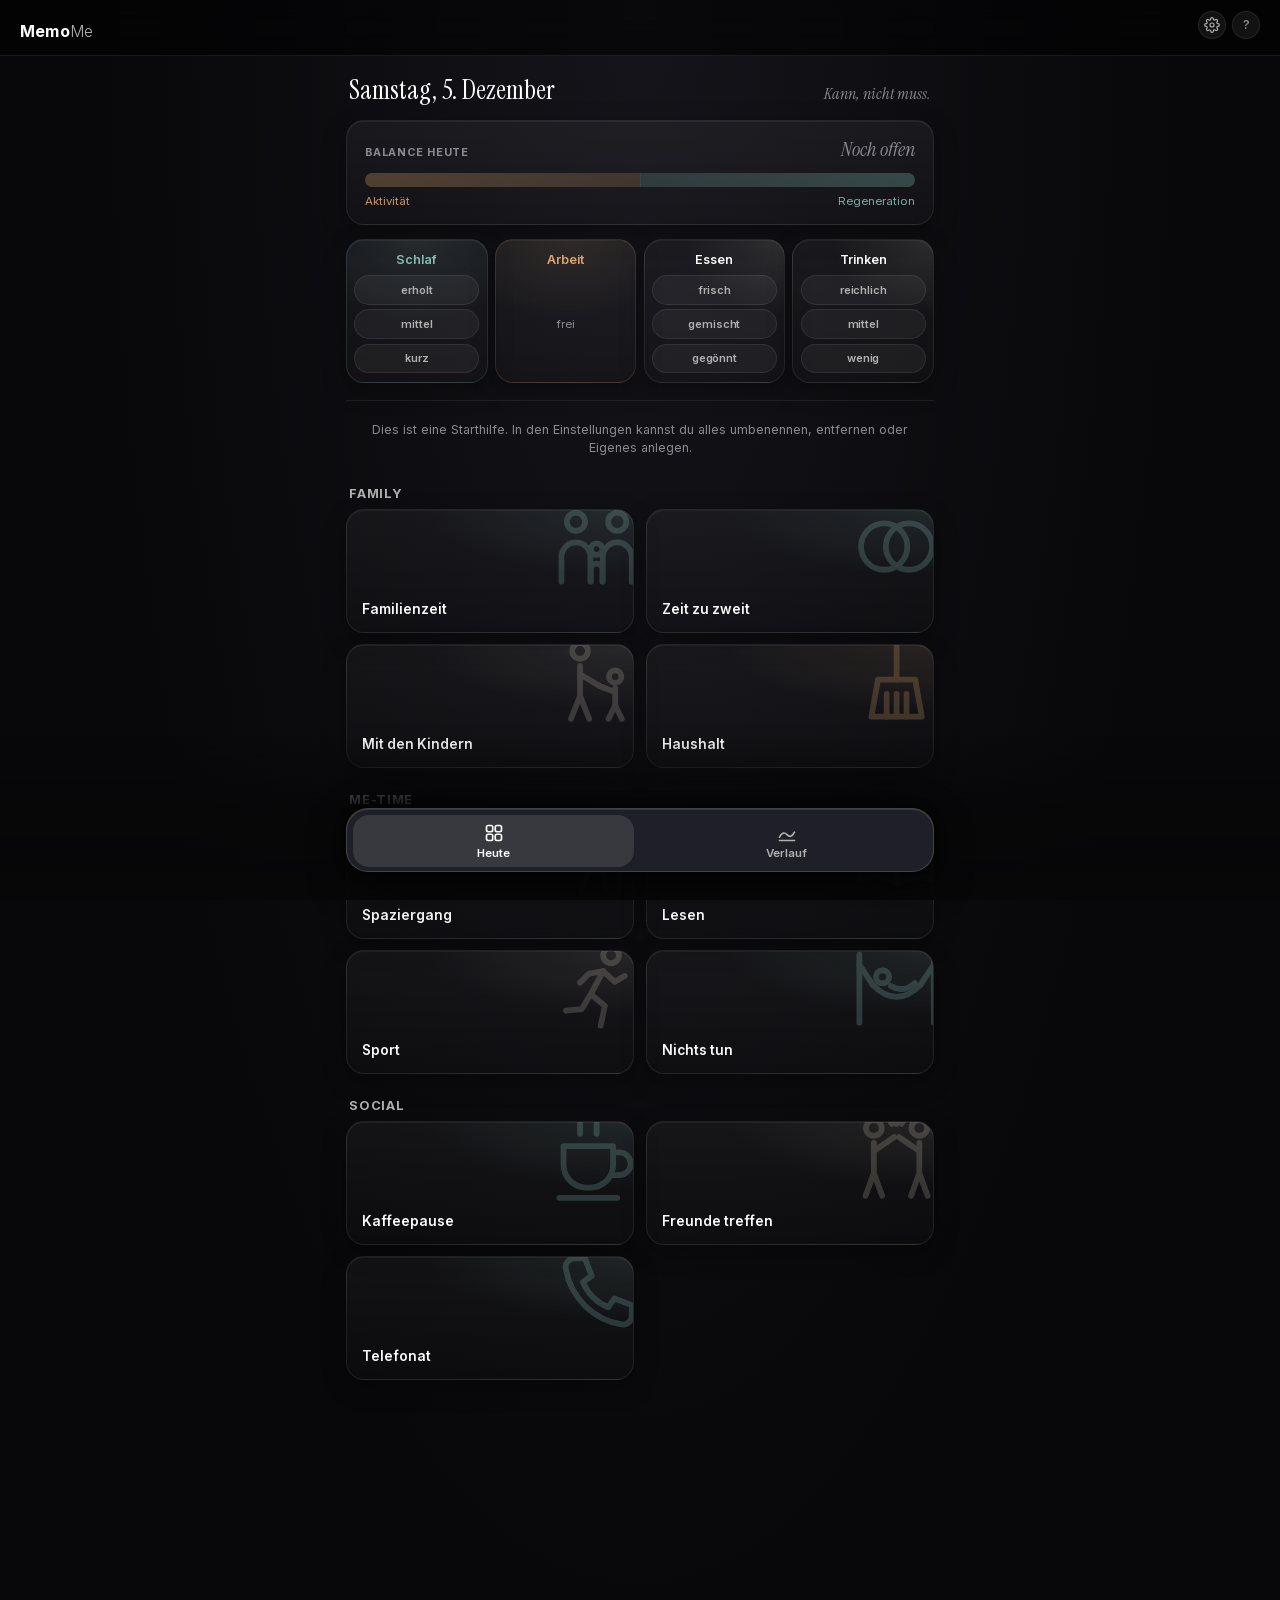
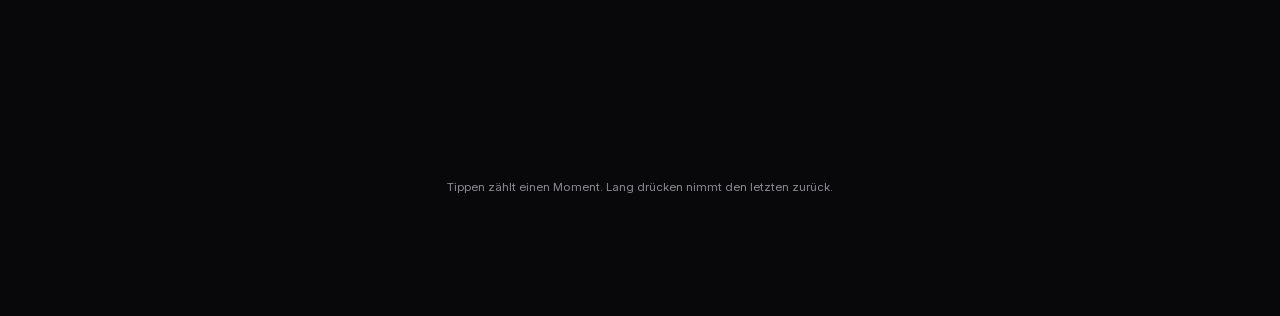
==== commit 2694902c: "Add files via upload" ====
--- a/index.html
+++ b/index.html
@@ -1,840 +1,242 @@
 <!DOCTYPE html>
-<html lang="de">
+<html lang="de" class="snap-heute">
 <head>
   <meta charset="UTF-8">
   <meta name="viewport" content="width=device-width, initial-scale=1.0, viewport-fit=cover">
   <meta name="apple-mobile-web-app-capable" content="yes">
   <meta name="apple-mobile-web-app-status-bar-style" content="black-translucent">
-  <meta name="apple-mobile-web-app-title" content="MemoFix">
+  <meta name="apple-mobile-web-app-title" content="MemoMe">
   <meta name="theme-color" content="#080808">
   <link rel="manifest" href="manifest.json">
   <link rel="apple-touch-icon" href="apple-touch-icon.png">
-  <link rel="icon" type="image/png" sizes="192x192" href="icon-192.png">
-  <title>MemoFix</title>
-  <link rel="stylesheet" href="style.css?v=109">
+  <link rel="icon" type="image/svg+xml" href="icon.svg">
+  <title>MemoMe</title>
+  <link rel="stylesheet" href="style.css?v=50">
 </head>
 <body>
 
   <header>
-    <h1><span class="title-memo">Memo</span><span class="title-pix">Fix</span></h1>
+    <h1><span class="title-memo">Memo</span><span class="title-me">Me</span></h1>
     <div class="header-btns">
-      <button id="btn-modus" class="btn-modus" type="button">Einfach</button>
-      <button id="btn-lang" class="btn-lang">EN</button>
-      <button id="btn-info" class="btn-help" title="Hilfe">?</button>
+      <button id="btn-einstellungen" class="btn-help btn-zahnrad" type="button" title="Einstellungen" aria-label="Einstellungen"><svg viewBox="0 0 24 24" fill="none" stroke="currentColor" stroke-width="1.75" stroke-linecap="round" stroke-linejoin="round" aria-hidden="true"><circle cx="12" cy="12" r="3"/><path d="M19.4 15a1.65 1.65 0 0 0 .33 1.82l.06.06a2 2 0 1 1-2.83 2.83l-.06-.06a1.65 1.65 0 0 0-1.82-.33 1.65 1.65 0 0 0-1 1.51V21a2 2 0 1 1-4 0v-.09A1.65 1.65 0 0 0 9 19.4a1.65 1.65 0 0 0-1.82.33l-.06.06a2 2 0 1 1-2.83-2.83l.06-.06A1.65 1.65 0 0 0 4.68 15a1.65 1.65 0 0 0-1.51-1H3a2 2 0 1 1 0-4h.09A1.65 1.65 0 0 0 4.6 9a1.65 1.65 0 0 0-.33-1.82l-.06-.06a2 2 0 1 1 2.83-2.83l.06.06A1.65 1.65 0 0 0 9 4.68a1.65 1.65 0 0 0 1-1.51V3a2 2 0 1 1 4 0v.09a1.65 1.65 0 0 0 1 1.51 1.65 1.65 0 0 0 1.82-.33l.06-.06a2 2 0 1 1 2.83 2.83l-.06.06A1.65 1.65 0 0 0 19.4 9a1.65 1.65 0 0 0 1.51 1H21a2 2 0 1 1 0 4h-.09a1.65 1.65 0 0 0-1.51 1z"/></svg></button>
+      <button id="btn-info" class="btn-help" type="button" title="Hilfe" aria-label="Hilfe">?</button>
     </div>
   </header>
 
-  <!-- ── INFO-MODAL ────────────────────────────────────── -->
-  <div id="info-modal" class="modal-backdrop hidden">
-    <div class="modal">
+  <main>
+    <!-- ── HEUTE ─────────────────────────────────────── -->
+    <section id="view-heute" class="view">
+      <div class="tag-kopf">
+        <button type="button" class="tag-datum" id="heute-datum"></button>
+        <div class="tag-sub" id="heute-sub">Kann, nicht muss.</div>
+      </div>
+
+      <div class="card balance-card" id="balance-heute"></div>
+
+      <div class="rahmen-raster" id="sonder-kacheln" aria-label="Rahmen des Tages"></div>
+      <hr class="rahmen-strich">
+      <p class="start-hinweis hidden" id="start-hinweis">Dies ist eine Starthilfe. In den Einstellungen kannst du alles umbenennen, entfernen oder Eigenes anlegen.</p>
+      <div class="momente-gruppen" id="moment-kacheln"></div>
+      <p class="raster-hinweis">Tippen zählt einen Moment. Lang drücken nimmt den letzten zurück.</p>
+    </section>
+
+    <!-- ── WOCHE ─────────────────────────────────────── -->
+    <section id="view-woche" class="view hidden">
+      <div class="woche-kopf">
+        <button class="btn-rund" id="woche-zurueck" type="button" aria-label="Vorige Woche">‹</button>
+        <div class="woche-titel">
+          <div class="woche-kw" id="woche-kw"></div>
+          <div class="woche-spanne" id="woche-spanne"></div>
+          <button class="woche-heute hidden" id="woche-heute" type="button">zurück zu dieser Woche ›</button>
+        </div>
+        <button class="btn-rund" id="woche-vor" type="button" aria-label="Nächste Woche">›</button>
+      </div>
+      <div class="archiv-band hidden" id="archiv-band"></div>
+      <div id="woche-inhalt" class="view"></div>
+    </section>
+
+    <!-- ── VERWALTUNG ────────────────────────────────── -->
+    <section id="view-verwaltung" class="view hidden">
+      <div class="einst-kopf">
+        <button class="btn-zurueck" id="btn-zurueck" type="button">‹ Zurück</button>
+        <h2 class="einst-titel">Einstellungen</h2>
+      </div>
+      <div class="card">
+        <div class="card-header"><h2>Gruppen &amp; Momente</h2><button class="btn-klein rechts" id="btn-sort" type="button">Reihenfolge ändern</button></div>
+        <p class="card-text">Tippe auf eine Gruppe, um sie umzubenennen oder zu entfernen, und auf einen Moment, um ihn zu bearbeiten. Ob etwas aktiv oder erholsam ist, legt der Moment fest.</p>
+        <p class="card-text hidden" id="sort-hinweis">Mit den Pfeilen verschiebst du Gruppen und Momente. Momente bleiben in ihrer Gruppe. Die Reihenfolge gilt auch für Heute und die Woche.</p>
+        <div id="gm-liste" class="gm-liste"></div>
+        <button class="btn-secondary" id="btn-gruppe-neu" type="button">+ Neue Gruppe</button>
+      </div>
+
+      <div class="card">
+        <div class="card-header"><h2>Rahmen des Tages</h2></div>
+        <p class="card-text">Was du auf Heute neben der Arbeit festhalten möchtest, nur gefühlt. Ausgeschaltetes verschwindet von Heute, Einträge bleiben erhalten.</p>
+        <div class="schalter-liste">
+          <label class="schalter-zeile" for="zeige-schlaf"><input type="checkbox" id="zeige-schlaf"><span>Schlaf</span></label>
+          <label class="schalter-zeile" for="zeige-essen"><input type="checkbox" id="zeige-essen"><span>Essen</span></label>
+          <label class="schalter-zeile" for="zeige-trinken"><input type="checkbox" id="zeige-trinken"><span>Trinken</span></label>
+        </div>
+      </div>
+
+      <div class="card">
+        <div class="card-header"><h2>Arbeitstage &amp; Feierabend</h2></div>
+        <p class="card-text">Auf Heute startet und beendet die Spalte „Arbeit“ den Arbeitstag, gern in mehreren Blöcken. Lange drücken: Zeiten ändern und wählen, wie der Tag war (etwas · halb · normal · viel). An freien Tagen zählt Arbeit nur, wenn du sie einträgst.</p>
+        <div class="tage-wahl" id="arbeitstage" role="group" aria-label="Arbeitstage"></div>
+        <div class="form-group" style="margin-top:1rem"><label for="arbeit-gewicht">Arbeit in der Balance</label>
+          <div class="regler-reihe"><span>weniger Einfluss</span><input type="range" id="arbeit-gewicht" min="1" max="6" step="0.5"><span>mehr Einfluss</span></div>
+          <p class="form-hinweis" id="arbeit-gewicht-text"></p></div>
+        <div class="form-group"><label for="tag-wechsel">Tageswechsel</label>
+          <select id="tag-wechsel"><option value="0">Mitternacht</option><option value="1">1 Uhr nachts</option><option value="2">2 Uhr nachts</option><option value="3">3 Uhr nachts</option><option value="4">4 Uhr nachts</option><option value="5">5 Uhr nachts</option><option value="6">6 Uhr nachts</option></select>
+          <p class="form-hinweis">Bis zu dieser Uhrzeit gehört alles noch zum Vortag, etwa ein Kinoabend bis 0:30.</p></div>
+        <p class="card-text">Wann soll dein Arbeitstag ungefähr enden? Also der Moment, in dem du bei „Arbeit“ das Ende tippst, zum Beispiel 17:30 bis 19:00. Kein Muss: In der Woche erscheint der Korridor als weiches Band hinter deinen Feierabenden.</p>
+        <div class="zeit-reihe">
+          <div class="form-group"><label for="korridor-von">Arbeitstag endet ab</label><input type="time" id="korridor-von"></div>
+          <div class="form-group"><label for="korridor-bis">spätestens gegen</label><input type="time" id="korridor-bis"></div>
+        </div>
+      </div>
+
+      <div class="card">
+        <div class="card-header"><h2>Daten</h2></div>
+        <p class="card-text">Alles bleibt auf diesem Gerät. Nichts wird übertragen. Mit einer Sicherungsdatei lassen sich die Daten auf ein anderes Gerät mitnehmen.</p>
+        <div class="btn-reihe">
+          <button class="btn-secondary" id="btn-export" type="button">Daten sichern (Datei)</button>
+          <button class="btn-secondary" id="btn-import" type="button">Sicherung laden …</button>
+          <input type="file" id="import-datei" accept="application/json,.json" hidden>
+          <button class="btn-leise" id="btn-alles-loeschen" type="button">Alle Einträge löschen …</button>
+        </div>
+      </div>
+    </section>
+  </main>
+
+  <nav class="bottom-nav">
+    <button class="nav-item active" data-view="heute" type="button">
+      <svg viewBox="0 0 24 24" fill="none" stroke="currentColor" stroke-width="2" stroke-linecap="round" stroke-linejoin="round">
+        <rect x="3" y="3" width="7.5" height="7.5" rx="2"/><rect x="13.5" y="3" width="7.5" height="7.5" rx="2"/>
+        <rect x="3" y="13.5" width="7.5" height="7.5" rx="2"/><rect x="13.5" y="13.5" width="7.5" height="7.5" rx="2"/>
+      </svg>
+      <span>Heute</span>
+    </button>
+    <button class="nav-item" data-view="woche" type="button">
+      <svg viewBox="0 0 24 24" fill="none" stroke="currentColor" stroke-width="2" stroke-linecap="round" stroke-linejoin="round">
+        <path d="M3 17c3-6 6-6 9-3s6 3 9-3"/><path d="M3 21h18"/>
+      </svg>
+      <span>Verlauf</span>
+    </button>
+  </nav>
+
+  <!-- ── SHEET (Bearbeiten, Feierabend, Bestätigen) ─── -->
+  <div id="sheet" class="modal-backdrop hidden">
+    <div class="modal" role="dialog" aria-modal="true" aria-labelledby="sheet-titel">
       <div class="modal-header">
-        <h2>Hilfe</h2>
-        <button id="btn-info-close" class="btn-modal-close">✕</button>
-      </div>
-      <div class="modal-body">
-        <div class="modal-section">
-          <div class="modal-section-title">🎴 Lernmodus</div>
-          <div class="anleitung-zeilen">
-            <div class="anleitung-zeile">
-              <span class="anleitung-icon">🖼️</span>
-              <div class="anleitung-text"><strong>Foto-Karte: Bild → Begriff</strong> — Bild sehen, Begriff erinnern · Karte antippen → dreht sich um → Begriff erscheint</div>
-            </div>
-            <div class="anleitung-zeile">
-              <span class="anleitung-icon">📖</span>
-              <div class="anleitung-text"><strong>Begriff-Karte: Begriff → Info</strong> — Begriff sehen, Info/Definition erinnern · Karte antippen → dreht sich um</div>
-            </div>
-            <div class="anleitung-zeile">
-              <span class="anleitung-icon">🔄</span>
-              <div class="anleitung-text"><strong>Umgekehrt lernen</strong> — Modus „Begriff → Bild/Text": Begriff vorstellen, dann Bild/Definition aufdecken</div>
-            </div>
-            <div class="anleitung-zeile">
-              <span class="anleitung-icon">🔍</span>
-              <div class="anleitung-text"><strong>„Begriff zeigen"</strong> — Antwort aufdecken ohne Tippen, zählt als nachgeschaut (✗)</div>
-            </div>
-            <div class="anleitung-zeile">
-              <span class="anleitung-icon">✓✗</span>
-              <div class="anleitung-text"><strong>Wertung korrigieren</strong> — ✓ oder ✗ antippen, um die Wertung zu ändern</div>
-            </div>
-            <div class="anleitung-zeile">
-              <span class="anleitung-icon">↺</span>
-              <div class="anleitung-text"><strong>Nachgeschaut üben</strong> — nach der Übung nur die nicht gewussten Karten wiederholen</div>
-            </div>
-            <div class="anleitung-zeile">
-              <span class="anleitung-icon">🎯</span>
-              <div class="anleitung-text"><strong>Schwächste Karten</strong> — startet mit den Karten, die du am häufigsten nachgeschaut hast · bezieht sich auf deine aktuelle Auswahl</div>
-            </div>
-            <div class="anleitung-zeile">
-              <span class="anleitung-icon">↔️</span>
-              <div class="anleitung-text"><strong>Pfeile / Wischen</strong> — Karten ohne Wertung vor- und zurückblättern · links/rechts wischen hat denselben Effekt</div>
-            </div>
-            <div class="anleitung-zeile">
-              <span class="anleitung-icon">💬</span>
-              <div class="anleitung-text"><strong>Notiz</strong> — erscheint beim Aufdecken als Zusatzinfo</div>
-            </div>
-            <div class="anleitung-zeile">
-              <span class="anleitung-icon">⏱</span>
-              <div class="anleitung-text"><strong>Auto-Timer</strong> — 3 · 5 · 8 · 12 s wählen: Karte dreht sich automatisch um, danach geht es zur nächsten · Timer-Durchläufe ohne Bewertung zählen nicht in die Statistik</div>
-            </div>
-            <div class="anleitung-zeile">
-              <span class="anleitung-icon">🔁</span>
-              <div class="anleitung-text"><strong>Autorepeat</strong> — nach dem letzten Bild startet die Runde automatisch neu</div>
-            </div>
-            <div class="anleitung-zeile">
-              <span class="anleitung-icon">⭐</span>
-              <div class="anleitung-text"><strong>Favoriten</strong> — Stern antippen markiert eine Karte als Favorit · unter SICHERUNG gezielt als Favoriten-Gruppe exportieren</div>
-            </div>
-          </div>
-        </div>
-        <div class="modal-divider"></div>
-        <div class="modal-section">
-          <div class="modal-section-title">⚙️ Verwaltung</div>
-          <div class="anleitung-zeilen">
-            <div class="anleitung-zeile">
-              <span class="anleitung-icon">📂</span>
-              <div class="anleitung-text"><strong>3 Ebenen:</strong> Sammlung → Gruppe → Karte — z.B. „Hochschule" → „Biologie Kap. 3" → einzelne Karten</div>
-            </div>
-            <div class="anleitung-zeile">
-              <span class="anleitung-icon">1️⃣</span>
-              <div class="anleitung-text"><strong>Sammlung erstellen</strong> — Oberkategorie für verwandte Gruppen · per ▲▼ sortieren · 📁 Gruppe zwischen Sammlungen verschieben</div>
-            </div>
-            <div class="anleitung-zeile">
-              <span class="anleitung-icon">2️⃣</span>
-              <div class="anleitung-text"><strong>Gruppe erstellen</strong> — innerhalb einer Sammlung · per ▲▼ innerhalb der Sammlung sortieren</div>
-            </div>
-            <div class="anleitung-zeile">
-              <span class="anleitung-icon">3️⃣</span>
-              <div class="anleitung-text"><strong>Karte hinzufügen</strong> — ＋ am Gruppen-Header tippt direkt in diese Gruppe · oder unten im Formular Gruppe wählen, Name eingeben, 📷 Foto <em>oder</em> 📖 Text wählen</div>
-            </div>
-            <div class="anleitung-zeile">
-              <span class="anleitung-icon">📷</span>
-              <div class="anleitung-text"><strong>Foto-Karte</strong> — Foto als Vorderseite, Name als Rückseite · Foto antippen zum Austauschen</div>
-            </div>
-            <div class="anleitung-zeile">
-              <span class="anleitung-icon">📖</span>
-              <div class="anleitung-text"><strong>Begriff-Karte</strong> — Begriff vorne, Info/Definition hinten · mehrzeilige Texte werden als Aufzählung dargestellt</div>
-            </div>
-            <div class="anleitung-zeile">
-              <span class="anleitung-icon">🔍</span>
-              <div class="anleitung-text"><strong>Großansicht</strong> — Kartennamen antippen → Bild/Text wird groß angezeigt · links/rechts wischen zum Durchblättern</div>
-            </div>
-            <div class="anleitung-zeile">
-              <span class="anleitung-icon">📋</span>
-              <div class="anleitung-text"><strong>Kopieren</strong> — Karte in eine andere Gruppe duplizieren (✏️ öffnet Bearbeiten-Modal)</div>
-            </div>
-            <div class="anleitung-zeile">
-              <span class="anleitung-icon">🎨</span>
-              <div class="anleitung-text"><strong>Sammlungsfarbe</strong> — Farbpunkt neben dem Sammlungsnamen antippen · Farbe erscheint als Streifen links und als Kartenhintergrund im Lernmodus</div>
-            </div>
-            <div class="anleitung-zeile">
-              <span class="anleitung-icon">🔗</span>
-              <div class="anleitung-text"><strong>Links</strong> — beim Bearbeiten einer Karte Links hinzufügen (z.&nbsp;B. Wikipedia, YouTube) · erscheinen beim Aufdecken als tippbare Verweise</div>
-            </div>
-            <div class="anleitung-zeile">
-              <span class="anleitung-icon">💬</span>
-              <div class="anleitung-text"><strong>Notiz</strong> — kurze Zusatzinfo pro Karte (max. 250 Zeichen) · wird beim Aufdecken angezeigt</div>
-            </div>
-          </div>
-        </div>
-        <div class="modal-divider"></div>
-        <div class="modal-section">
-          <div class="modal-section-title">💾 Datenspeicher &amp; Backup</div>
-          <div class="anleitung-zeilen">
-            <div class="anleitung-zeile">
-              <span class="anleitung-icon">📱</span>
-              <div class="anleitung-text">Karten werden <strong>lokal im Browser</strong> gespeichert — kein Server, kein Internet nötig</div>
-            </div>
-            <div class="anleitung-zeile">
-              <span class="anleitung-icon">📤</span>
-              <div class="anleitung-text"><strong>Exportieren als Datei</strong> — einzelne Gruppen oder alles sichern und teilen · <strong>iPhone:</strong> Teilen-Menü → „In Dateien sichern"</div>
-            </div>
-            <div class="anleitung-zeile">
-              <span class="anleitung-icon">🖨</span>
-              <div class="anleitung-text"><strong>Exportieren als PDF</strong> — unter SICHERUNG Gruppen wählen, Format „PDF" wählen · öffnet Druckansicht mit allen Karten · im Druckdialog „Als PDF sichern" wählen</div>
-            </div>
-            <div class="anleitung-zeile">
-              <span class="anleitung-icon">📥</span>
-              <div class="anleitung-text"><strong>Importieren</strong> — Hinzufügen (bestehende behalten) oder Alles ersetzen · importiert auch Sammlungsstruktur</div>
-            </div>
-            <div class="anleitung-zeile">
-              <span class="anleitung-icon">⚠️</span>
-              <div class="anleitung-text">„Browserdaten löschen" (in den Einstellungen von Browser oder Handy) entfernt auch alle Karten — regelmäßig exportieren!</div>
-            </div>
-          </div>
-        </div>
-        <div class="modal-divider"></div>
-        <div class="modal-section">
-          <div class="modal-section-title">🔧 Probleme &amp; Lösungen</div>
-          <div class="anleitung-zeilen">
-            <div class="anleitung-zeile">
-              <span class="anleitung-icon">🖼️</span>
-              <div class="anleitung-text"><strong>Bilder verschwunden oder Export hängt?</strong> — App schließen und neu öffnen · die Bilder werden sofort wieder geladen · keine Daten gehen verloren</div>
-            </div>
-          </div>
-        </div>
-        <p class="modal-meta-device">📱 Optimiert für iPhone im Hochformat</p>
-        <p class="modal-meta">Version 2.0 · Prof. Klaus Teltenkötter 2026 <span id="build-version" class="modal-meta-build"></span></p>
-      </div>
+        <h2 id="sheet-titel"></h2>
+        <button class="btn-modal-close" id="sheet-zu" type="button" aria-label="Schließen">✕</button>
+      </div>
+      <div class="modal-body" id="sheet-body"></div>
     </div>
   </div>
 
-  <!-- ── KARTE BEARBEITEN / KOPIEREN MODAL ─────────────── -->
-  <!-- ── NAMEN (Sammlung / Gruppe) ─────────────────────── -->
-  <div id="namen-modal" class="modal-backdrop hidden">
-    <div class="modal">
+  <!-- ── HILFE ─────────────────────────────────────── -->
+  <div id="hilfe" class="modal-backdrop hidden">
+    <div class="modal" role="dialog" aria-modal="true" aria-labelledby="hilfe-titel">
       <div class="modal-header">
-        <h2 id="namen-modal-titel">Bearbeiten</h2>
-        <button id="btn-namen-close" class="btn-modal-close">✕</button>
+        <h2 id="hilfe-titel">Hilfe</h2>
+        <button class="btn-modal-close" id="hilfe-zu" type="button" aria-label="Schließen">✕</button>
       </div>
       <div class="modal-body">
-        <div class="form-group">
-          <label for="namen-de" id="namen-de-l">Name</label>
-          <input type="text" id="namen-de" maxlength="60">
-        </div>
-        <div class="form-group">
-          <label for="namen-en" id="namen-en-l">Name (EN)</label>
-          <input type="text" id="namen-en" maxlength="60">
-        </div>
-        <label class="check-zeile hidden" id="namen-zweisprachig-zeile">
-          <input type="checkbox" id="namen-zweisprachig">
-          <span id="namen-zweisprachig-l">Inhalt ist bereits zweisprachig (Sprachschalter ändert die Karten nicht)</span>
-        </label>
-        <button id="btn-namen-save" class="btn-primary" style="margin-top:0.75rem">Speichern</button>
+        <aside class="haltung">
+          <h4>Rhythm is it!</h4>
+          <p>Boxenstopps über den Tag bringen Regeneration und halten dich im Takt. MemoMe zeigt, wie sich Aktivität und Regeneration bei dir verteilen, ohne Punkte, ohne Lücken, ohne Mahnung. Die Mischung macht’s.</p>
+          <p><em>Anhalten. Auftanken. Weiter im eigenen Takt.</em></p>
+        </aside>
+        <div class="modal-section">
+          <div class="modal-section-title"><span class="hz-i klein" data-i="installieren"></span>Erste Schritte</div>
+          <div class="hz-liste">
+            <div class="hz"><span class="hz-i" data-i="browser" data-ton=""></span><div class="hz-t"><strong>Browser</strong> — iPhone und iPad: Safari · Android: Chrome oder Firefox · Computer: Safari, Firefox, Chrome oder Edge</div></div>
+            <div class="hz"><span class="hz-i" data-i="installieren" data-ton=""></span><div class="hz-t"><strong>Zuerst zum Home-Bildschirm</strong> — iPhone/iPad: Safari → Teilen □↑ → „Zum Home-Bildschirm“ · Android (Chrome): ⋮ oben rechts → ganz unten „Installieren und Verknüpfung erstellen“ (Firefox: Menü → „Installieren“) · bei der Warnung „Unsichere App blockiert“ (Play Protect): „Trotzdem installieren“, sie betrifft allgemein das von Chrome gebaute App-Paket, nicht MemoMe</div></div>
+            <div class="hz"><span class="hz-i" data-i="geraet" data-ton=""></span><div class="hz-t"><strong>Warum installieren?</strong> — danach startet MemoMe wie eine App, auch offline · ohne Installation kann der Browser die Daten nach etwa 7 Tagen ohne Nutzung löschen</div></div>
+            <div class="hz"><span class="hz-i" data-i="update" data-ton=""></span><div class="hz-t"><strong>Nach einem Update</strong> — App ganz schließen und neu öffnen · oder „Neu laden“ im Hinweis unten</div></div>
+          </div>
+        </div>
+        <div class="modal-divider"></div>
+        <div class="modal-section">
+          <div class="modal-section-title"><span class="hz-i klein" data-i="heute"></span>Heute</div>
+          <div class="hz-liste">
+            <div class="hz"><span class="hz-i" data-i="tippen" data-ton="reg"></span><div class="hz-t"><strong>Tippen</strong> — Moment zählen, mit seiner üblichen Dauer</div></div>
+            <div class="hz"><span class="hz-i" data-i="woche" data-ton=""></span><div class="hz-t"><strong>Datum oben</strong> — antippen → gestern ansehen und ergänzen · erneut antippen → heute · Tag endet um 4 Uhr nachts</div></div>
+            <div class="hz"><span class="hz-i" data-i="halten" data-ton=""></span><div class="hz-t"><strong>Halten</strong> — Ring füllt sich → Fenster zum Moment: nachtragen (jetzt · vor 30 min · vor 1 h · vor 2 h · Uhrzeit, Dauer, heute/gestern) · Einträge antippen → ändern · ✕ entfernen · letzten zurücknehmen</div></div>
+            <div class="hz"><span class="hz-i" data-i="runden" data-ton="reg"></span><div class="hz-t"><strong>Runden</strong> — erneut tippen, solange die Zeit läuft → eine längere Runde · 3 × 15 min = 45 min · 1×</div></div>
+            <div class="hz"><span class="hz-i" data-i="rahmen" data-ton=""></span><div class="hz-t"><strong>Rahmen des Tages</strong> — Schlaf · Arbeit · Essen · Trinken · nur gefühlt · erneut tippen hebt die Wahl auf</div></div>
+            <div class="hz"><span class="hz-i" data-i="schlaf" data-ton="reg"></span><div class="hz-t"><strong>Schlaf</strong> — morgens, für die Nacht davor · erholt · mittel · kurz</div></div>
+            <div class="hz"><span class="hz-i" data-i="feierabend" data-ton="akt"></span><div class="hz-t"><strong>Arbeit</strong> — tippen → Start · nochmal → Ende · wieder tippen → neuer Block · halten → Zeiten ändern, Tag war etwas · halb · normal · viel (Arbeitstag ohne Wahl normal) · Stunden zählen nie mit</div></div>
+            <div class="hz"><span class="hz-i" data-i="frei" data-ton="akt"></span><div class="hz-t"><strong>Freier Tag</strong> — ohne Eintrag frei · Arbeit eintragen → zählt (ohne Wahl als „etwas“)</div></div>
+            <div class="hz"><span class="hz-i" data-i="essen" data-ton=""></span><div class="hz-t"><strong>Essen</strong> — frisch · gemischt · gegönnt (Genuss, kein Ausrutscher)</div></div>
+            <div class="hz"><span class="hz-i" data-i="trinken" data-ton=""></span><div class="hz-t"><strong>Trinken</strong> — reichlich · mittel · wenig · Wasser, Tee &amp; Co.</div></div>
+            <div class="hz"><span class="hz-i" data-i="herz" data-ton=""></span><div class="hz-t"><strong>Herz</strong> — Angebot für andere</div></div>
+            <div class="hz"><span class="hz-i" data-i="balance" data-ton=""></span><div class="hz-t"><strong>Balance</strong> — eher aktiv oder eher erholsam · Arbeit zählt gedämpft mit · ohne Zahl, ohne Ziel</div></div>
+            <div class="hz"><span class="hz-i" data-i="wischen" data-ton=""></span><div class="hz-t"><strong>Schnell wischen</strong> — stoppt an jeder Gruppe</div></div>
+          </div>
+        </div>
+        <div class="modal-divider"></div>
+        <div class="modal-section">
+          <div class="modal-section-title"><span class="hz-i klein" data-i="woche"></span>Verlauf</div>
+          <div class="hz-liste">
+            <div class="hz"><span class="hz-i" data-i="woche" data-ton=""></span><div class="hz-t"><strong>Woche</strong> — Mo–So · ‹ › oder wischen · ab der ersten Woche · frühere Wochen kühler</div></div>
+            <div class="hz"><span class="hz-i" data-i="balance" data-ton=""></span><div class="hz-t"><strong>Balance der Woche</strong> — mit Arbeit · ohne Arbeit umschalten</div></div>
+            <div class="hz"><span class="hz-i" data-i="gruppen" data-ton=""></span><div class="hz-t"><strong>Momente</strong> — Balken je Gruppe · warm = aktiv, kühl = erholsam · antippen → Gruppe öffnet sich · ▸ Alle</div></div>
+            <div class="hz"><span class="hz-i" data-i="licht" data-ton="licht"></span><div class="hz-t"><strong>Scheinwerfer</strong> — Symbol eines Moments antippen → seine Wolken golden, der Rest blass · zurück zu Heute → aus</div></div>
+            <div class="hz"><span class="hz-i" data-i="wolke" data-ton="reg"></span><div class="hz-t"><strong>Über den Tag</strong> — antippen oder ⤢ → Vollbild · eine Wolke je Runde · Länge = Dauer · Breite &amp; Leuchten = Bedeutung · Strich = Feierabend</div></div>
+            <div class="hz"><span class="hz-i" data-i="filter" data-ton=""></span><div class="hz-t"><strong>Filter</strong> — erholsam · für mich · aktiv · Alle</div></div>
+            <div class="hz"><span class="hz-i" data-i="zoom" data-ton=""></span><div class="hz-t"><strong>Zoomen</strong> — zwei Finger aufziehen → Namen erscheinen · in der Karte federt sie zurück · im Vollbild bleibt der Zoom: ein Finger schiebt, Doppeltipp zurück, nach unten wischen schließt</div></div>
+            <div class="hz"><span class="hz-i" data-i="druck" data-ton=""></span><div class="hz-t"><strong>Langer Druck</strong> — auf eine Wolke → Name und Uhrzeit</div></div>
+            <div class="hz"><span class="hz-i" data-i="schirm" data-ton="reg"></span><div class="hz-t"><strong>Ganze Tage</strong> — z. B. Urlaub · Schleier über dem Tag · klingt drei Tage nach</div></div>
+            <div class="hz"><span class="hz-i" data-i="rahmen" data-ton=""></span><div class="hz-t"><strong>Rahmen des Tages</strong> — ein Punkt je Tag · Ring = Mitte der Woche · erscheint erst mit Einträgen</div></div>
+            <div class="hz"><span class="hz-i" data-i="abschluss" data-ton=""></span><div class="hz-t"><strong>Woche abschließen</strong> — Angebote · eine Frage · ein Satz, wenn gewünscht · auch später möglich</div></div>
+            <div class="hz"><span class="hz-i" data-i="rueckschau" data-ton=""></span><div class="hz-t"><strong>Rückschau</strong> — alle Sätze mit Frage · neueste zuerst · antippen → Woche öffnet sich</div></div>
+          </div>
+        </div>
+        <div class="modal-divider"></div>
+        <div class="modal-section">
+          <div class="modal-section-title"><span class="hz-i klein" data-i="zahnrad"></span>Einstellungen · Zahnrad oben rechts</div>
+          <div class="hz-liste">
+            <div class="hz"><span class="hz-i" data-i="gruppen" data-ton=""></span><div class="hz-t"><strong>Gruppen &amp; Momente</strong> — Gruppe antippen → aufklappen · ✎ → umbenennen oder entfernen · Momente anlegen · sortieren ↑↓ · Reihenfolge gilt überall</div></div>
+            <div class="hz"><span class="hz-i" data-i="modus" data-ton="mich"></span><div class="hz-t"><strong>Modus</strong> — erholsam · aktiv für mich (Sport, Musik) · aktiv (Hausarbeit)</div></div>
+            <div class="hz"><span class="hz-i" data-i="dauer" data-ton=""></span><div class="hz-t"><strong>Dauer</strong> — min · Std · Tage · Tage = ganzer Tag (Urlaub): Kachel „Tag 3“ · erneut tippen → heute aus · nicht in der Balance · Arbeit wie am freien Tag</div></div>
+            <div class="hz"><span class="hz-i" data-i="leuchtturm" data-ton="licht"></span><div class="hz-t"><strong>Bedeutung</strong> — normal · mehr · stark · nur das Leuchten, nie die Balance · bei Änderung: ab jetzt oder auch rückwirkend</div></div>
+            <div class="hz"><span class="hz-i" data-i="herz" data-ton=""></span><div class="hz-t"><strong>Angebot · Richtwert · Genug ab</strong> — Herz · etwa so oft, kein Soll · leise „genug für heute“</div></div>
+            <div class="hz"><span class="hz-i" data-i="rahmen" data-ton=""></span><div class="hz-t"><strong>Rahmen des Tages</strong> — Schlaf · Essen · Trinken einzeln ausblenden</div></div>
+            <div class="hz"><span class="hz-i" data-i="feierabend" data-ton="akt"></span><div class="hz-t"><strong>Arbeitstage &amp; Korridor</strong> — Arbeitstage wählen (Mo–Fr) · Regler: weniger oder mehr Einfluss der Arbeit auf die Balance · Tageswechsel (4 Uhr) · Korridor = ungefähres Ende des Arbeitstags</div></div>
+          </div>
+        </div>
+        <div class="modal-divider"></div>
+        <div class="modal-section">
+          <div class="modal-section-title"><span class="hz-i klein" data-i="sichern"></span>Daten &amp; Backup</div>
+          <div class="hz-liste">
+            <div class="hz"><span class="hz-i" data-i="geraet" data-ton=""></span><div class="hz-t"><strong>Nur auf diesem Gerät</strong> — nichts wird übertragen</div></div>
+            <div class="hz"><span class="hz-i" data-i="sichern" data-ton=""></span><div class="hz-t"><strong>Daten sichern</strong> — erzeugt eine Datei · ab und zu sichern</div></div>
+            <div class="hz"><span class="hz-i" data-i="laden" data-ton=""></span><div class="hz-t"><strong>Sicherung laden</strong> — Umzug auf ein anderes Gerät</div></div>
+            <div class="hz"><span class="hz-i" data-i="update" data-ton=""></span><div class="hz-t"><strong>Neue Version</strong> — Hinweis unten → „Neu laden“</div></div>
+          </div>
+        </div>
+        <div class="modal-divider"></div>
+        <div class="modal-section">
+          <div class="modal-section-title"><span class="hz-i klein" data-i="werkzeug"></span>Probleme &amp; Lösungen</div>
+          <div class="hz-liste">
+            <div class="hz"><span class="hz-i" data-i="loeschen" data-ton=""></span><div class="hz-t"><strong>Daten weg?</strong> — „Browserdaten löschen“ entfernt auch MemoMe → Sicherung laden</div></div>
+            <div class="hz"><span class="hz-i" data-i="update" data-ton=""></span><div class="hz-t"><strong>Alte Version sichtbar?</strong> — App schließen und neu öffnen · oder „Neu laden“ im Hinweis</div></div>
+            <div class="hz"><span class="hz-i" data-i="geraet" data-ton=""></span><div class="hz-t"><strong>Home-Bildschirm &amp; Safari</strong> — getrennte Speicher · immer die App vom Home-Bildschirm nutzen</div></div>
+            <div class="hz"><span class="hz-i" data-i="tippen" data-ton=""></span><div class="hz-t"><strong>Versehentlich getippt?</strong> — „Rückgängig“ im Hinweis unten · oder Kachel halten → letzten zurücknehmen</div></div>
+          </div>
+        </div>
+        <div class="modal-divider"></div>
+        <p class="modal-meta">Daten bleiben auf diesem Gerät. MemoMe ersetzt keine ärztliche oder psychologische Beratung.</p>
+        <p class="modal-meta modal-meta-build">Version 1.4 · Klaus Teltenkötter 2026</p>
       </div>
     </div>
   </div>
 
-  <div id="karte-edit-modal" class="modal-backdrop hidden">
-    <div class="modal">
-      <div class="modal-header">
-        <h2 id="karte-edit-titel">Karte bearbeiten</h2>
-        <button id="btn-karte-edit-close" class="btn-modal-close">✕</button>
-      </div>
-      <div class="modal-body">
-        <div class="form-group">
-          <label>Typ</label>
-          <div class="karten-modus-chips">
-            <button type="button" id="karte-edit-chip-foto" class="karten-modus-chip">📷 Bild vorn</button>
-            <button type="button" id="karte-edit-chip-text" class="karten-modus-chip">📖 Begriff vorn, Bild hinten</button>
-          </div>
-          <p id="karte-edit-chip-hinweis" class="modal-hint" style="font-size:0.75rem;line-height:1.45;margin-top:0.4rem"></p>
-        </div>
-        <div class="form-group hidden" id="karte-edit-foto-gruppe">
-          <label id="karte-edit-foto-label">Fotos <span class="label-optional">(mehrere möglich)</span></label>
-          <div id="karte-edit-fotos-liste" class="karte-edit-fotos-liste hidden"></div>
-          <label for="karte-edit-foto-input" class="btn-datei-waehlen">📷 Foto hinzufügen</label>
-          <input type="file" id="karte-edit-foto-input" accept="image/*" multiple style="display:none">
-        </div>
-        <div class="form-group">
-          <label for="karte-edit-name" id="karte-edit-name-label">Name</label>
-          <input type="text" id="karte-edit-name" maxlength="100">
-        </div>
-        <div class="form-group">
-          <label for="karte-edit-gruppe">Gruppe</label>
-          <select id="karte-edit-gruppe"></select>
-        </div>
-        <div class="form-group hidden" id="karte-edit-vorderseite-gruppe">
-          <label for="karte-edit-vorderseite">Text / Vorderseite</label>
-          <textarea id="karte-edit-vorderseite" class="input-vorderseite" maxlength="1000"></textarea>
-        </div>
-        <div class="form-group">
-          <label for="karte-edit-notiz">Notiz <span class="label-optional">(optional)</span></label>
-          <textarea id="karte-edit-notiz" class="input-notiz" rows="4" maxlength="3000" placeholder="Zusatzinfo, erscheint beim Aufdecken… (max. 3000 Zeichen)"></textarea>
-        </div>
-        <div class="form-group">
-          <label for="karte-edit-merke">Merke <span class="label-optional">(optional, farbig hervorgehoben)</span></label>
-          <textarea id="karte-edit-merke" class="input-notiz" rows="2" maxlength="500" placeholder="Kernaussage in ein bis zwei Sätzen… (max. 500 Zeichen)"></textarea>
-        </div>
-        <details class="en-felder" id="karte-edit-en">
-          <summary id="karte-edit-en-summary">🇬🇧 English <span class="label-optional">(optional, für den Sprachschalter)</span></summary>
-          <div class="form-group">
-            <label for="karte-edit-name-en" id="l-name-en">Name (EN)</label>
-            <input type="text" id="karte-edit-name-en" maxlength="100">
-          </div>
-          <div class="form-group">
-            <label for="karte-edit-vorderseite-en" id="l-vorderseite-en">Vorderseite (EN)</label>
-            <textarea id="karte-edit-vorderseite-en" class="input-vorderseite" maxlength="1000"></textarea>
-          </div>
-          <div class="form-group">
-            <label for="karte-edit-notiz-en" id="l-notiz-en">Notiz (EN)</label>
-            <textarea id="karte-edit-notiz-en" class="input-notiz" rows="4" maxlength="3000"></textarea>
-          </div>
-          <div class="form-group">
-            <label for="karte-edit-merke-en" id="l-merke-en">Merke (EN)</label>
-            <textarea id="karte-edit-merke-en" class="input-notiz" rows="2" maxlength="500"></textarea>
-          </div>
-        </details>
-        <div class="form-group">
-          <label for="karte-edit-links">Links <span class="label-optional">(optional, eine URL pro Zeile)</span></label>
-          <textarea id="karte-edit-links" class="input-notiz" rows="2" maxlength="1000" placeholder="https://…"></textarea>
-        </div>
-        <div class="form-group">
-          <label for="karte-edit-video">YouTube <span class="label-optional">(optional — Video-ID oder URL)</span></label>
-          <input type="text" id="karte-edit-video" class="input-video" placeholder="z.B. KNDU2hgeLlc oder https://youtu.be/…" autocomplete="off" autocorrect="off" spellcheck="false">
-          <span id="karte-edit-video-status" class="video-input-status"></span>
-        </div>
-        <button id="btn-karte-edit-save" class="btn-primary">Speichern</button>
-      </div>
-    </div>
-  </div>
-
-  <!-- ── GRUPPE VERSCHIEBEN MODAL ─────────────────────── -->
-  <div id="gruppe-verschieben-modal" class="modal-backdrop hidden">
-    <div class="modal">
-      <div class="modal-header">
-        <h2>Gruppe verschieben</h2>
-        <button id="btn-gruppe-verschieben-close" class="btn-modal-close">✕</button>
-      </div>
-      <div class="modal-body">
-        <p class="modal-hint" id="gruppe-verschieben-info"></p>
-        <div id="sammlung-auswahl-liste" class="sammlung-auswahl-liste"></div>
-      </div>
-    </div>
-  </div>
-
-  <!-- ── EXPORT MODAL ──────────────────────────────────── -->
-  <div id="export-modal" class="modal-backdrop hidden">
-    <div class="modal">
-      <div class="modal-header">
-        <h2>Gruppen exportieren</h2>
-        <button id="btn-export-modal-close" class="btn-modal-close">✕</button>
-      </div>
-      <div class="modal-body">
-        <p class="modal-hint">Welche Gruppen sollen exportiert werden?</p>
-        <div id="export-gruppen-liste" class="modal-check-liste"></div>
-        <div class="selection-actions" style="margin:0.5rem 0 0.75rem">
-          <button id="btn-export-alle" class="btn-secondary">Alle</button>
-          <button id="btn-export-keine" class="btn-secondary">Keine</button>
-        </div>
-        <div class="export-format-toggle">
-          <button class="export-fmt-btn active" data-fmt="datei">📦 Datei</button>
-          <button class="export-fmt-btn" data-fmt="pdf">🖨 PDF</button>
-        </div>
-        <label class="modal-hint" style="display:flex;align-items:center;gap:0.5rem;margin-top:0.6rem;cursor:pointer">
-          <input type="checkbox" id="export-ohne-bilder"> <span id="export-ohne-bilder-txt">Ohne Bilder (nur Text, Links, Struktur)</span>
-        </label>
-        <button id="btn-export-start" class="btn-primary" style="margin-top:0.75rem">Exportieren</button>
-        <p id="export-ios-hinweis" class="modal-hint hidden" style="margin-top:0.75rem;font-size:0.78rem;line-height:1.5">
-          📱 <strong>iPhone / iPad:</strong> Die Datei wird über das Teilen-Menü geöffnet. Tippe dort auf <em>„In Dateien sichern"</em>, um den Speicherort selbst zu wählen.
-        </p>
-        <p id="export-pdf-hinweis" class="modal-hint hidden" style="margin-top:0.75rem;font-size:0.78rem;line-height:1.5">
-          🖨 Im Druckdialog <em>„Als PDF sichern"</em> wählen · <strong>iPhone:</strong> Teilen-Symbol → „In Dateien sichern"
-        </p>
-      </div>
-    </div>
-  </div>
-
-  <!-- ── IMPORT MODAL ──────────────────────────────────── -->
-  <div id="import-modal" class="modal-backdrop hidden">
-    <div class="modal">
-      <div class="modal-header">
-        <h2>Importieren</h2>
-        <button id="btn-import-modal-close" class="btn-modal-close">✕</button>
-      </div>
-      <div class="modal-body">
-        <p class="modal-hint">Gefundene Gruppen in der Datei:</p>
-        <div id="import-gruppen-info" class="import-gruppen-info"></div>
-        <div class="import-modus-toggle">
-          <button class="import-modus-btn active" data-modus="hinzufuegen">
-            <div class="modus-label">➕ Hinzufügen</div>
-            <div class="modus-desc">Neue Gruppen ergänzen · Bestehende behalten</div>
-          </button>
-          <button class="import-modus-btn" data-modus="ersetzen">
-            <div class="modus-label">🔄 Alles ersetzen</div>
-            <div class="modus-desc">Alle vorhandenen Karten werden überschrieben</div>
-          </button>
-        </div>
-        <button id="btn-import-start" class="btn-primary" style="margin-top:0.75rem">Importieren</button>
-      </div>
-    </div>
-  </div>
-
-  <main>
-
-    <!-- ── VERWALTUNG ─────────────────────────────────── -->
-    <section id="view-verwaltung" class="view">
-
-      <div class="card">
-        <div class="card-header">
-          <h2>Sammlungen</h2>
-          <span id="sammlungen-badge" class="badge">0</span>
-          <span id="karten-gesamt" class="badge">0</span>
-          <button id="btn-toggle-alle-gruppen" class="btn-gruppen-toggle">Alle öffnen</button>
-        </div>
-        <div class="karten-filter">
-          <div class="suche-wrap">
-            <input type="text" id="input-karten-suche" placeholder="🔍 Karten suchen…" class="karten-suche">
-            <button id="btn-suche-clear" class="suche-clear-btn hidden" aria-label="Suche löschen">✕</button>
-          </div>
-          <select id="select-karten-sort" class="karten-sort">
-            <option value="manuell">Manuell ▲▼</option>
-            <option value="az" selected>A → Z</option>
-            <option value="za">Z → A</option>
-          </select>
-        </div>
-        <div class="input-row" style="margin-bottom:0.75rem">
-          <input type="text" id="input-neue-sammlung" placeholder="Neue Sammlung…" maxlength="60">
-          <button id="btn-sammlung-add" class="btn-icon" title="Sammlung hinzufügen">+</button>
-        </div>
-        <div id="sammlungen-liste"></div>
-        <p id="keine-sammlungen-hinweis" class="hinweis hidden">Noch keine Sammlungen. Bitte eine Sammlung anlegen.</p>
-        <p id="keine-karten-hinweis" class="hinweis hidden">Noch keine Karten vorhanden.</p>
-      </div>
-
-      <div class="card">
-        <div class="card-header card-header-toggle" id="karte-hinzufuegen-header">
-          <h2>Karte hinzufügen</h2>
-          <span class="card-toggle-arrow">▶</span>
-        </div>
-        <div id="karte-hinzufuegen-body" class="hidden">
-        <form id="form-karte">
-          <div class="form-group">
-            <label for="select-gruppe">Gruppe</label>
-            <select id="select-gruppe" required>
-              <option value="">Gruppe wählen…</option>
-            </select>
-          </div>
-          <div class="form-group">
-            <label for="input-name" id="label-input-name">Name</label>
-            <input type="text" id="input-name" placeholder="Name oder Begriff…" required maxlength="100">
-          </div>
-          <div class="form-group">
-            <label>Karten-Inhalt</label>
-            <div class="karten-modus-chips">
-              <button type="button" class="karten-modus-chip active" id="chip-foto">📷 Bild vorn</button>
-              <button type="button" class="karten-modus-chip" id="chip-text">📖 Begriff vorn, Bild hinten</button>
-            </div>
-            <p id="chip-hinweis" class="modal-hint" style="font-size:0.75rem;line-height:1.45;margin-top:0.4rem"></p>
-            <div id="foto-bereich">
-              <label id="foto-bereich-label" class="hidden"></label>
-              <div id="neue-karte-fotos-liste" class="karte-edit-fotos-liste hidden"></div>
-              <div class="foto-upload" id="foto-upload">
-                <input type="file" id="input-foto" accept="image/*" multiple>
-                <div id="upload-placeholder" class="upload-placeholder">
-                  <span class="upload-icon">📷</span>
-                  <span>Tippen zum Foto auswählen</span>
-                </div>
-              </div>
-              <label for="input-foto" id="btn-neue-karte-foto-add" class="btn-datei-waehlen hidden">📷 Weiteres Foto hinzufügen</label>
-            </div>
-            <div id="text-bereich" class="hidden">
-              <textarea id="input-vorderseite" class="input-vorderseite" placeholder="Text, Definition oder Erklärung… (max. 1000 Zeichen)" maxlength="1000"></textarea>
-            </div>
-          </div>
-          <div class="form-group">
-            <label for="input-notiz">Notiz <span class="label-optional">(optional, erscheint beim Aufdecken)</span></label>
-            <textarea id="input-notiz" class="input-notiz" rows="4" maxlength="3000" placeholder="Zusatzinfo zum Begriff… (max. 3000 Zeichen)"></textarea>
-          </div>
-          <div class="form-group">
-            <label for="input-merke">Merke <span class="label-optional">(optional, farbig hervorgehoben)</span></label>
-            <textarea id="input-merke" class="input-notiz" rows="2" maxlength="500" placeholder="Kernaussage in ein bis zwei Sätzen… (max. 500 Zeichen)"></textarea>
-          </div>
-          <div class="form-group">
-            <label for="input-links">Links <span class="label-optional">(optional, eine URL pro Zeile)</span></label>
-            <textarea id="input-links" class="input-notiz" rows="2" maxlength="1000" placeholder="https://…"></textarea>
-          </div>
-          <div class="form-group">
-            <label for="input-video">YouTube <span class="label-optional">(optional — Video-ID oder URL)</span></label>
-            <input type="text" id="input-video" class="input-video" placeholder="z.B. KNDU2hgeLlc oder https://youtu.be/…" autocomplete="off" autocorrect="off" spellcheck="false">
-            <span id="input-video-status" class="video-input-status"></span>
-          </div>
-          <button type="submit" id="btn-karte-speichern" class="btn-primary">Karte speichern</button>
-        </form>
-        </div>
-      </div>
-
-    </section>
-
-    <!-- ── LERNEN ──────────────────────────────────────── -->
-    <section id="view-lernen" class="view hidden">
-
-      <div id="lernen-auswahl">
-        <div class="card">
-          <div class="card-header" id="lernen-auswahl-header"><h2>Gruppen auswählen</h2><button id="btn-lern-toggle-alle" class="btn-gruppen-toggle" type="button">Alle öffnen</button></div>
-          <div id="gruppen-checkboxen" class="gruppen-checkboxen"></div>
-          <div class="selection-actions">
-            <button id="btn-alle-waehlen" class="btn-secondary">Alle</button>
-            <button id="btn-keine-waehlen" class="btn-secondary">Keine</button>
-            <button id="btn-schwaeche-waehlen" class="btn-secondary">Schwächste</button>
-          </div>
-          <div class="lern-einstellungen">
-          <div class="lernmodus-toggle">
-            <button class="lernmodus-btn active" data-modus="foto" id="btn-modus-foto">
-              <div class="modus-label">Normal</div>
-              <div class="modus-desc">📷 Foto · 📖 Begriff → Lösung</div>
-            </button>
-            <button class="lernmodus-btn" data-modus="name" id="btn-modus-name">
-              <div class="modus-label">Umgekehrt</div>
-              <div class="modus-desc">Lösung → 📷 Foto · 📖 Begriff</div>
-            </button>
-          </div>
-          <div class="lern-timer-row nur-erweitert">
-            <span class="lern-timer-label">⏱</span>
-            <div class="lern-timer-btns" id="auswahl-timer-btns">
-              <button class="timer-btn active" data-sek="0">Aus</button>
-              <button class="timer-btn" data-sek="1">1s</button>
-              <button class="timer-btn" data-sek="3">3s</button>
-              <button class="timer-btn" data-sek="5">5s</button>
-              <button class="timer-btn" data-sek="10">10s</button>
-              <button class="timer-btn timer-btn-repeat" id="btn-autorepeat-auswahl">🔁</button>
-            </div>
-          </div>
-          </div>
-          <div class="lern-startzone">
-          <button id="lern-fortsetzen" class="lern-fortsetzen hidden" type="button"></button>
-          <div class="lern-start-row">
-            <button id="btn-lernen-start" class="btn-primary btn-large" disabled>Lernen starten</button>
-            <button id="btn-fullscreen169" class="btn-secondary btn-large-sec nur-erweitert" disabled>⛶ Fullscreen 16:9</button>
-          </div>
-          <button id="btn-spiel" class="btn-spiel-karte" disabled>
-            <span class="bsk-titel">🤿 <span class="title-memo">Memo</span><span class="title-pix">Dive</span></span>
-            <span class="bsk-text">Lernt gemeinsam spielerisch.</span>
-          </button>
-          <!-- TEST-FEATURE: bei Bedarf komplett entfernbar (HTML/CSS/JS je 1 Block) -->
-          <button type="button" id="btn-claude-auswahl-besprechen" class="btn-claude-besprechen" disabled>🗣️ Auswahl mit Claude besprechen</button>
-          </div>
-        </div>
-      </div>
-
-      <div id="lernen-flashcard" class="hidden">
-        <div class="lern-header">
-          <div class="lern-header-links">
-            <button id="btn-beenden" class="btn-text">✕ Beenden</button>
-            <button id="btn-lern-favorit" class="btn-lern-favorit hidden" title="Favorit">★</button>
-          </div>
-          <div class="lern-progress-wrap">
-            <div class="lern-progress-track">
-              <div id="lern-progress-fill" class="lern-progress-fill" style="width:0%"></div>
-            </div>
-            <span id="lern-position" class="lern-position-counter">1 / 1</span>
-          </div>
-          <button id="btn-mischen" class="btn-text nur-erweitert">⇄ Gemischt</button>
-        </div>
-        <div class="lern-karte-area">
-          <div id="stack-card-2" class="stack-card stack-card-2"></div>
-          <div id="stack-card-1" class="stack-card stack-card-1"></div>
-          <div id="lernkarte" class="lernkarte">
-            <span id="lern-favorit-stern" class="lern-favorit-stern hidden">⭐</span>
-            <div id="lernkarte-foto-wrapper" class="lernkarte-foto-wrapper">
-              <img id="lern-foto" src="" alt="Foto">
-              <div id="lern-foto-slideshow" class="foto-slideshow hidden">
-                <div id="lern-foto-slides" class="foto-slides"></div>
-                <div id="lern-foto-dots" class="foto-dots"></div>
-              </div>
-            </div>
-            <div class="lernkarte-text-scroll-wrap hidden" id="lernkarte-text-scroll-wrap">
-              <div id="lernkarte-text-vorderseite" class="lernkarte-text-vorderseite">
-                <div id="lern-text-gruppe" class="lern-text-gruppe"></div>
-                <p id="lern-vorderseite-text"></p>
-                <p id="lern-notiz-text-rueck" class="lern-notiz hidden"></p>
-                <div id="lern-text-fotos" class="lern-text-fotos hidden">
-                  <div id="lern-text-fotos-slides" class="lern-text-fotos-slides"></div>
-                  <div id="lern-text-fotos-dots" class="lern-text-fotos-dots"></div>
-                </div>
-              </div>
-              <div class="scroll-ind scroll-ind-top hidden" id="scroll-ind-top">▲</div>
-              <div class="scroll-ind scroll-ind-bottom hidden" id="scroll-ind-bottom">▼</div>
-            </div>
-            <div id="lern-name-karte" class="lern-name-karte hidden">
-              <span id="lern-name-karte-text"></span>
-              <span id="lern-name-karte-gruppe" class="lern-name-karte-gruppe"></span>
-            </div>
-            <div id="lern-hint-pill" class="lern-hint-pill">
-              <svg width="12" height="12" viewBox="0 0 24 24" fill="none" stroke="currentColor" stroke-width="2" stroke-linecap="round" stroke-linejoin="round"><path d="M9 11.24V7.5a2.5 2.5 0 0 1 5 0v3.74M7 11h10l-1 9H8z"/></svg>
-              <span>Tippen zum Aufdecken</span>
-            </div>
-            <div id="lern-name-overlay" class="lern-name-overlay hidden">
-              <span id="lern-name-text"></span>
-              <span id="lern-gruppe-text" class="lern-gruppe-text"></span>
-              <p id="lern-notiz-text" class="lern-notiz hidden"></p>
-            </div>
-          </div>
-        </div>
-        <div id="lern-repeat-pause" class="lern-repeat-pause hidden"></div>
-        <div id="lern-card-links" class="lern-card-links hidden"></div>
-        <div id="lern-card-video" class="lern-card-video hidden"></div>
-        <div id="lern-swipe-hint" class="lern-swipe-hint hidden">
-          <div class="lern-swipe-hint-inner">
-            <span class="lern-swipe-arrow">←</span>
-            <span class="lern-swipe-label">wischen</span>
-            <span class="lern-swipe-arrow">→</span>
-          </div>
-          <div class="lern-swipe-sub">navigiert vor &amp; zurück</div>
-        </div>
-        <div id="lern-countdown" class="lern-countdown hidden">3</div>
-        <div id="timer-bar-wrap" class="timer-bar-wrap hidden">
-          <div id="timer-bar" class="timer-bar"></div>
-        </div>
-        <div class="session-timer-row nur-erweitert" id="session-timer-row">
-          <span class="lern-timer-label">⏱</span>
-          <div class="lern-timer-btns">
-            <button class="timer-btn active" data-sek="0">Aus</button>
-            <button class="timer-btn" data-sek="1">1s</button>
-            <button class="timer-btn" data-sek="3">3s</button>
-            <button class="timer-btn" data-sek="5">5s</button>
-            <button class="timer-btn" data-sek="10">10s</button>
-            <button class="timer-btn timer-btn-repeat" id="btn-autorepeat-session">🔁</button>
-          </div>
-        </div>
-        <div class="lern-steuerung">
-          <button id="btn-zurueck" class="btn-nav">&#8592;</button>
-          <div class="mitte-bereich">
-            <button id="btn-aufdecken" class="btn-aufdecken">Begriff zeigen</button>
-            <div id="lern-feedback" class="lern-feedback hidden"></div>
-          </div>
-          <div class="btn-weiter-wrap">
-            <button id="btn-weiter" class="btn-nav">&#8594;</button>
-          </div>
-        </div>
-        <!-- TEST-FEATURE: bei Bedarf komplett entfernbar (HTML/CSS/JS je 1 Block) -->
-        <button type="button" id="btn-claude-besprechen" class="btn-claude-besprechen">🗣️ Mit Claude besprechen</button>
-      </div>
-
-      <div id="lernen-ende" class="hidden">
-        <div class="ende-card">
-          <h2>Übung beendet!</h2>
-          <p class="ende-subtitle" id="ende-subtitle"></p>
-          <div class="ende-stats">
-            <div class="stat stat-gewusst">
-              <span class="stat-zahl" id="stat-gewusst">0</span>
-              <span class="stat-label">Gewusst ✓</span>
-            </div>
-            <div class="stat stat-nicht">
-              <span class="stat-zahl" id="stat-nicht">0</span>
-              <span class="stat-label">Nachgeschaut ✗</span>
-            </div>
-          </div>
-          <div class="ende-buttons">
-            <button id="btn-neue-uebung" class="btn-primary">Neue Übung starten</button>
-            <button id="btn-nachgeschaut-ueben" class="btn-text hidden">↺ Nachgeschaut üben</button>
-            <button id="btn-ende-auswahl" class="btn-text">Andere Gruppen auswählen</button>
-          </div>
-        </div>
-      </div>
-
-    </section>
-
-    <!-- ── STATISTIK ───────────────────────────────────── -->
-    <section id="view-statistik" class="view hidden">
-
-      <div class="card">
-        <div class="card-header"><h2>Übersicht</h2></div>
-        <div class="stat-overview">
-          <div class="stat-overview-item">
-            <span class="stat-overview-zahl" id="stat-total-sitzungen">0</span>
-            <span class="stat-overview-label">Sitzungen</span>
-          </div>
-          <div class="stat-overview-item">
-            <span class="stat-overview-zahl" id="stat-avg-score">—</span>
-            <span class="stat-overview-label">Ø Trefferquote</span>
-          </div>
-          <div class="stat-overview-item">
-            <span class="stat-overview-zahl" id="stat-total-abgefragt">0</span>
-            <span class="stat-overview-label">Abfragen gesamt</span>
-          </div>
-        </div>
-      </div>
-
-      <div class="card">
-        <div class="card-header"><h2>Schwierigste Karten</h2>
-          <div id="stat-zeitraum" class="stat-zeitraum"><button type="button" data-tage="30">30 Tage</button><button type="button" data-tage="0">Alle</button></div>
-        </div>
-        <div id="schwierigste-namen"></div>
-        <p id="keine-schwierig-hinweis" class="hinweis">Noch keine Daten vorhanden.</p>
-        <button id="btn-schwaeche-ueben" class="btn-schwaeche hidden">⟳ Schwächste Karten jetzt üben</button>
-      </div>
-
-      <div class="card">
-        <div class="card-header"><h2>Letzte Sitzungen</h2></div>
-        <div id="sitzungen-verlauf"></div>
-        <p id="keine-verlauf-hinweis" class="hinweis">Noch keine Sitzungen absolviert.</p>
-      </div>
-
-      <div class="card">
-        <div class="sicherung-zeile">
-          <div class="sicherung-info">
-            <strong>Statistik zurücksetzen</strong>
-            <p>Alle Sitzungsdaten löschen, Karten bleiben erhalten</p>
-          </div>
-          <button id="btn-statistik-loeschen" class="btn-danger">Löschen</button>
-        </div>
-      </div>
-
-    </section>
-
-    <!-- ── SICHERUNG ───────────────────────────────────── -->
-    <section id="view-sicherung" class="view hidden">
-
-      <div id="kursset-hinweis" class="kursset-hinweis-box hidden">
-        <span></span>
-        <button type="button" id="kursset-hinweis-link" class="btn-text">Anzeigen</button>
-      </div>
-
-      <div class="card willkommen-card hidden" id="willkommen-card">
-        <strong id="willkommen-titel">Willkommen bei MemoFix</strong>
-        <p id="willkommen-text">Lade unten dein Kursset und lerne los. Neu hier? Der Schnelleinstieg zeigt dir in 2 Minuten, wie es geht.</p>
-        <div class="willkommen-btns">
-          <button type="button" id="btn-willkommen-laden" class="btn-primary">Kurssets laden</button>
-          <button type="button" id="btn-willkommen-start" class="btn-secondary">Schnelleinstieg (2 Min)</button>
-        </div>
-      </div>
-
-      <div class="card" id="kursset-card">
-        <strong id="kursset-titel">Kursset importieren</strong>
-        <p id="kursset-desc" class="kursset-desc">Fertige Kartensets zum Kurs — ein Tipp importiert sie direkt in die App. Erneutes Importieren aktualisiert die Karten des Sets.</p>
-        <div id="kursset-liste" class="kursset-liste"></div>
-        <button type="button" id="btn-kursset-alle" class="btn-secondary hidden" style="margin-top:0.6rem;width:100%">Alle aktualisieren</button>
-        <button type="button" id="btn-kursset-aufraeumen" class="btn-secondary hidden" style="margin-top:0.5rem;width:100%">🧹 Speicher aufräumen</button>
-      </div>
-
-      <div class="card nur-erweitert">
-        <div class="sicherung-zeile">
-          <div class="sicherung-info">
-            <strong>Aus Datei importieren</strong>
-            <p>Karten aus einer Backup-Datei laden</p>
-          </div>
-          <button id="btn-import-trigger" class="btn-secondary btn-inline">Importieren</button>
-          <input type="file" id="input-import" accept=".json" class="hidden">
-        </div>
-      </div>
-
-      <div class="card nur-erweitert">
-        <div class="sicherung-zeile">
-          <div class="sicherung-info">
-            <strong>Exportieren</strong>
-            <p>Einzelne Gruppen oder alles als Backup speichern</p>
-          </div>
-          <button id="btn-export" class="btn-primary btn-inline">Exportieren</button>
-        </div>
-      </div>
-
-      <div class="card nur-erweitert">
-        <div class="sicherung-zeile">
-          <div class="sicherung-info">
-            <strong>Fotos komprimieren</strong>
-            <p>Verkleinert große, unkomprimierte Fotos (z.&nbsp;B. über „Bearbeiten" hinzugefügt), spart Speicherplatz und macht Exporte zuverlässiger</p>
-          </div>
-          <button id="btn-fotos-komprimieren" class="btn-secondary btn-inline">Komprimieren</button>
-        </div>
-      </div>
-
-      <div class="card nur-erweitert">
-        <div class="sicherung-zeile">
-          <div class="sicherung-info">
-            <strong>KI-Briefing für neue Karten</strong>
-            <p>Fertiger Prompt für ChatGPT, Gemini, Claude &amp; Co. — erklärt der KI das MemoFix-Datenformat, damit sie direkt passende Karten-Sets zum Import erzeugen kann</p>
-          </div>
-          <button type="button" id="btn-ki-briefing" class="btn-secondary btn-inline">Anzeigen</button>
-        </div>
-      </div>
-
-      <div class="card nur-erweitert">
-        <div class="sicherung-zeile">
-          <div class="sicherung-info">
-            <strong>🎯 KI-Briefing für Rate-Fragen</strong>
-            <p>Prompt, mit dem eine KI zu deinen eigenen Karten Multiple-Choice-Fragen für den Raten-Modus in MemoDive erstellt. Export (ohne Bilder) → KI → Import „Hinzufügen“</p>
-          </div>
-          <button type="button" id="btn-ki-raten" class="btn-secondary btn-inline">Anzeigen</button>
-        </div>
-      </div>
-
-      <div class="card">
-        <div class="sicherung-zeile">
-          <div class="sicherung-info">
-            <strong id="tutorial-titel">🎓 Tutorial wiederherstellen</strong>
-            <p id="tutorial-desc">Legt die Einführungskarten neu an, falls du sie gelöscht hast</p>
-          </div>
-          <button id="btn-tutorial-neu" class="btn-secondary btn-inline">Wiederherstellen</button>
-        </div>
-      </div>
-
-      <div class="card info-card">
-        <strong>⚠️ Nur auf diesem Gerät gespeichert</strong>
-        <p>Deine Karten liegen nur auf diesem Gerät. Exportiere sie ab und zu als Backup — z.&nbsp;B. bevor du Browserdaten löschst oder das Gerät wechselst.</p>
-      </div>
-
-      <p class="impressum-link"><a id="link-impressum" href="impressum.html#de" target="_blank" rel="noopener">Impressum &amp; Datenschutz</a></p>
-
-    </section>
-
-  </main>
-
-  <nav class="bottom-nav">
-    <button class="nav-item active nur-erweitert" data-view="verwaltung">
-      <svg viewBox="0 0 24 24" fill="none" stroke="currentColor" stroke-width="2" stroke-linecap="round" stroke-linejoin="round">
-        <rect x="3" y="3" width="7" height="7" rx="1"/><rect x="14" y="3" width="7" height="7" rx="1"/>
-        <rect x="3" y="14" width="7" height="7" rx="1"/><rect x="14" y="14" width="7" height="7" rx="1"/>
-      </svg>
-      <span>Verwaltung</span>
-    </button>
-    <button class="nav-item" data-view="lernen">
-      <svg viewBox="0 0 24 24" fill="none" stroke="currentColor" stroke-width="2" stroke-linecap="round" stroke-linejoin="round">
-        <rect x="2" y="3" width="20" height="18" rx="2"/><path d="M8 12h8M12 8v8"/>
-      </svg>
-      <span>Lernen</span>
-    </button>
-    <button class="nav-item" data-view="statistik">
-      <svg viewBox="0 0 24 24" fill="none" stroke="currentColor" stroke-width="2" stroke-linecap="round" stroke-linejoin="round">
-        <rect x="3" y="12" width="4" height="9" rx="1"/><rect x="10" y="7" width="4" height="14" rx="1"/><rect x="17" y="3" width="4" height="18" rx="1"/>
-      </svg>
-      <span>Statistik</span>
-    </button>
-    <button class="nav-item" data-view="sicherung">
-      <svg viewBox="0 0 24 24" fill="none" stroke="currentColor" stroke-width="2" stroke-linecap="round" stroke-linejoin="round">
-        <path d="M12 3v12M8 11l4 4 4-4"/><path d="M4 18h16"/>
-      </svg>
-      <span>Sicherung</span>
-    </button>
-  </nav>
-
-  <!-- ── KARTE DETAIL OVERLAY ──────────────────────────── -->
-  <div id="karte-detail-overlay" class="karte-detail-overlay hidden" role="dialog" aria-modal="true">
-    <div class="karte-detail-inner">
-      <div id="karte-detail-foto-wrap" class="karte-detail-foto-wrap">
-        <img id="karte-detail-foto" src="" alt="">
-        <div id="karte-detail-foto-slideshow" class="foto-slideshow hidden">
-          <div id="karte-detail-foto-slides" class="foto-slides"></div>
-          <div id="karte-detail-foto-dots" class="foto-dots"></div>
-        </div>
-      </div>
-      <div id="karte-detail-text-wrap" class="karte-detail-text-wrap hidden">
-        <div id="karte-detail-text"></div>
-        <div id="karte-detail-text-fotos" class="lern-text-fotos hidden">
-          <div id="karte-detail-text-fotos-slides" class="lern-text-fotos-slides"></div>
-          <div id="karte-detail-text-fotos-dots" class="lern-text-fotos-dots"></div>
-        </div>
-      </div>
-      <div class="karte-detail-meta">
-        <span id="karte-detail-name" class="karte-detail-name"></span>
-        <span id="karte-detail-gruppe" class="karte-detail-gruppe"></span>
-        <span id="karte-detail-counter" class="karte-detail-counter"></span>
-        <span id="karte-detail-notiz" class="karte-detail-notiz hidden"></span>
-        <div id="karte-detail-links" class="karte-detail-links hidden"></div>
-        <div id="karte-detail-video" class="lern-card-video hidden"></div>
-      </div>
-    </div>
-    <div id="karte-detail-swipe-hint" class="karte-detail-swipe-hint hidden">‹ wischen ›</div>
-    <button id="btn-karte-teilen" class="karte-detail-share-btn" aria-label="Karte teilen">
-      <svg viewBox="0 0 24 24" fill="none" stroke="currentColor" stroke-width="2" stroke-linecap="round" stroke-linejoin="round" width="18" height="18"><circle cx="18" cy="5" r="3"/><circle cx="6" cy="12" r="3"/><circle cx="18" cy="19" r="3"/><line x1="8.59" y1="13.51" x2="15.42" y2="17.49"/><line x1="15.41" y1="6.51" x2="8.59" y2="10.49"/></svg>
-    </button>
-    <button id="btn-detail-favorit" class="karte-detail-fav-btn" aria-label="Favorit">★</button>
-  </div>
-
-  <div id="toast" class="toast hidden"></div>
-
-  <!-- ── PRINT VIEW (nur für PDF-Export) ───────────────── -->
-  <div id="print-view"></div>
-
-  <!-- ── VIDEO OVERLAY ─────────────────────────────────── -->
-  <div id="video-overlay" class="video-overlay hidden" role="dialog" aria-modal="true">
-    <button id="btn-video-close" class="video-overlay-close" aria-label="Video schließen">✕</button>
-    <div class="video-iframe-wrap" id="video-iframe-wrap">
-      <iframe id="video-iframe" src="" allowfullscreen
-        allow="autoplay; encrypted-media; picture-in-picture"
-        frameborder="0" title="YouTube Video"></iframe>
-    </div>
-    <div id="video-overlay-title" class="video-overlay-title"></div>
-  </div>
-
-  <script src="app.js?v=149"></script>
+  <div id="toast" class="toast hidden" role="status" aria-live="polite"><span id="toast-text"></span><button id="toast-btn" type="button" class="hidden">Rückgängig</button></div>
+
+  <script src="app.js?v=50"></script>
 </body>
 </html>
--- a/style.css
+++ b/style.css
@@ -15,26 +15,38 @@
 *, *::before, *::after { box-sizing: border-box; margin: 0; padding: 0; }
 
 :root {
+  /* Basis aus MemoFix */
   --bg:            #070708;
   --bg-grad:       radial-gradient(ellipse at 50% 0%, #14141a 0%, #08080a 60%);
   --surface:       #0d0d11;
   --surface2:      #131318;
-  --accent:        #ffffff;
-  --accent-h:      #dcdcdc;
+  --modal:         #111116;
   --text:          #FAFAFA;
   --text-dim:      #B0B0B0;
-  --muted:         #6B6B70;
+  --muted:         #6B6B70;   /* nur Symbole, Linien, Navigation */
+  --hint:          #8a8a91;   /* kleiner Text, besser lesbar als muted */
   --border:        rgba(255,255,255,0.08);
   --border-strong: rgba(255,255,255,0.14);
-  --danger:        #cc4444;
   --shadow:        inset 0 1px 0 rgba(255,255,255,0.05), 0 8px 24px rgba(0,0,0,0.3);
   --radius:        18px;
   --nav-h:         96px;
   --header-h:      56px;
   --serif:         'Instrument Serif', Georgia, serif;
-  /* MemoFix-CD: Hellblau = Identität, Links und Infos, MemoDive · Grün = Modus Einfach, „richtig“ · Orange = Achtung, Joker, Zeit · Weiß = Hauptknöpfe */
   --mf-blau:       #62d5ff;
-  --mf-blau-rgb:   98, 213, 255;
+  --mf-gruen:      #5fd38d;
+
+  /* MemoMe: Farbe nach Modus. Warm = Aktivierung, kühl = Regeneration. Gedeckt, nie grell. */
+  /* Werte aus dem MemoMe Design System */
+  --akt:           #d9a36a;   /* gedeckter Bernstein */
+  --akt-rgb:       217, 163, 106;
+  --reg:           #86bdb5;   /* Salbei-Türkis */
+  --reg-rgb:       134, 189, 181;
+  --beides:        #bdb4a5;   /* warmes Grau zwischen beiden */
+  --beides-rgb:    189, 180, 165;
+  --abend:         #a9b4de;   /* Dämmerungsblau: Feierabend und Schlaf */
+  --abend-rgb:     169, 180, 222;
+  --schlaf:        var(--abend);
+  --schlaf-rgb:    var(--abend-rgb);
 }
 
 body {
@@ -49,2764 +61,691 @@
   overscroll-behavior-y: none;
 }
 
+button { font-family: inherit; }
+:focus-visible { outline: 2px solid rgba(var(--reg-rgb), 0.8); outline-offset: 2px; }
+
+/* ── HEADER ─────────────────────────────────────────── */
 header {
-  position: sticky;
-  top: 0;
-  z-index: 100;
+  position: sticky; top: 0; z-index: 100;
   background: rgba(0,0,0,0.55);
-  backdrop-filter: blur(12px);
-  -webkit-backdrop-filter: blur(12px);
+  backdrop-filter: blur(12px); -webkit-backdrop-filter: blur(12px);
   height: calc(var(--header-h) + env(safe-area-inset-top));
-  padding: calc(0.9rem + env(safe-area-inset-top)) 1.25rem 0.9rem;
+  padding: calc(0.9rem + env(safe-area-inset-top)) max(1.25rem, env(safe-area-inset-right)) 0.9rem max(1.25rem, env(safe-area-inset-left));
   border-bottom: 1px solid var(--border);
+  display: flex; align-items: flex-end; justify-content: space-between;
+}
+header h1 { font-size: 1rem; letter-spacing: 0.2px; }
+.title-memo { font-weight: 700; }
+.title-me   { font-weight: 300; color: var(--text-dim); }
+.header-btns { display: flex; align-items: center; gap: 0.4rem; }
+.btn-help {
+  background: rgba(255,255,255,0.06); border: 1px solid var(--border); color: var(--hint);
+  width: 28px; height: 28px; border-radius: 50%;
+  font-size: 0.75rem; font-weight: 600; cursor: pointer;
+  display: flex; align-items: center; justify-content: center; margin-bottom: 2px;
+}
+.btn-modus {
+  height: 28px; padding: 0 0.65rem; border-radius: 14px;
+  font-size: 0.65rem; font-weight: 700; letter-spacing: 0.3px; cursor: pointer; margin-bottom: 2px;
+  background: rgba(255,255,255,0.06); border: 1px solid var(--border); color: var(--text-dim);
+}
+/* Zahnrad: so hell wie die Navigation, aktiv weiß mit leichter Fläche */
+.btn-zahnrad { color: var(--text-dim); }
+.btn-zahnrad svg { width: 16px; height: 16px; display: block; }
+.btn-zahnrad.an { color: var(--text); background: rgba(255,255,255,0.14); border-color: rgba(255,255,255,0.3); }
+/* Kopf der Einstellungen */
+.einst-kopf { display: flex; align-items: center; gap: 0.75rem; padding: 0.1rem 0.1rem 0; }
+.btn-zurueck { background: none; border: 0; color: var(--text-dim); font-size: 0.9rem; font-weight: 600; padding: 0.4rem 0.2rem; cursor: pointer; }
+.einst-titel { font-family: var(--serif); font-weight: 400; font-size: 1.7rem; line-height: 1.1; }
+
+/* ── LAYOUT ─────────────────────────────────────────── */
+main {
+  max-width: 620px; margin: 0 auto;
+  padding-block: 1rem 0.5rem;
+  padding-left: max(16px, env(safe-area-inset-left, 0px));
+  padding-right: max(16px, env(safe-area-inset-right, 0px));
+}
+.view { display: flex; flex-direction: column; gap: 0.9rem; }
+.hidden { display: none !important; }
+
+.card {
+  background: linear-gradient(180deg, rgba(255,255,255,0.05) 0%, rgba(255,255,255,0.02) 100%);
+  border-radius: var(--radius); padding: 1.1rem 1.2rem;
+  border: 1px solid var(--border); box-shadow: var(--shadow);
+}
+.card-header { display: flex; align-items: center; gap: 0.5rem; margin-bottom: 0.8rem; }
+.card-header h2 { font-size: 0.95rem; font-weight: 700; }
+.card-header .rechts { margin-left: auto; }
+.card-text { font-size: 0.82rem; color: var(--text-dim); line-height: 1.5; margin-bottom: 0.8rem; }
+.badge { background: rgba(255,255,255,0.06); color: var(--hint); border-radius: 20px; padding: 0.1rem 0.55rem; font-size: 0.72rem; font-weight: 700; }
+.label {
+  font-size: 0.68rem; font-weight: 700; color: var(--hint);
+  text-transform: uppercase; letter-spacing: 0.6px;
+}
+
+/* ── HEUTE: Kopf ────────────────────────────────────── */
+.tag-kopf { display: flex; align-items: baseline; justify-content: space-between; gap: 0.75rem; padding: 0.2rem 0.2rem 0; flex-wrap: wrap; }
+.tag-datum { font-family: var(--serif); font-size: 1.7rem; line-height: 1.1; }
+.tag-sub { font-family: var(--serif); font-style: italic; font-size: 1rem; color: var(--hint); }
+
+/* ── BALANCE ────────────────────────────────────────── */
+.balance-card { padding: 0.95rem 1.1rem 1rem; }
+.balance-kopf { display: flex; align-items: baseline; justify-content: space-between; gap: 0.5rem; margin-bottom: 0.7rem; }
+.balance-wort { font-family: var(--serif); font-size: 1.25rem; color: var(--text); }
+.balance-wort.leer { color: var(--hint); font-style: italic; }
+
+.band {
+  position: relative; height: 14px; border-radius: 999px; overflow: hidden;
+  background: rgba(255,255,255,0.05);
   display: flex;
-  align-items: flex-end;
-  justify-content: space-between;
-}
-header h1 { font-size: 1rem; letter-spacing: 0.2px; color: var(--text); }
-.header-btns { display: flex; align-items: center; gap: 0.4rem; }
-.title-memo { font-weight: 700; }
-.title-pix  { font-weight: 300; color: var(--text-dim); }
-
-.btn-help {
-  background: rgba(255,255,255,0.06);
+}
+.band-akt { background: linear-gradient(90deg, rgba(var(--akt-rgb),0.85), rgba(var(--akt-rgb),0.55)); transition: flex-grow 0.6s ease; }
+.band-reg { background: linear-gradient(90deg, rgba(var(--reg-rgb),0.55), rgba(var(--reg-rgb),0.85)); transition: flex-grow 0.6s ease; }
+.band-mitte { position: absolute; left: 50%; top: -2px; bottom: -2px; width: 1px; background: rgba(255,255,255,0.18); }
+.band-legende { display: flex; justify-content: space-between; margin-top: 0.45rem; font-size: 0.72rem; color: var(--hint); }
+.band-legende .akt { color: rgba(var(--akt-rgb), 0.9); }
+.band-legende .reg { color: rgba(var(--reg-rgb), 0.9); }
+.band.klein { height: 8px; }
+
+
+/* ── KACHELN ────────────────────────────────────────── */
+.kachel-raster { display: grid; grid-template-columns: 1fr 1fr; gap: 0.7rem; }
+.rahmen-raster { display: grid; grid-template-columns: repeat(var(--spalten, 4), minmax(0, 1fr)); gap: 0.45rem; }
+.kachel {
+  --m-rgb: var(--reg-rgb);
+  position: relative; overflow: hidden;
+  min-height: 108px; padding: 0.85rem 0.95rem;
+  border-radius: var(--radius);
   border: 1px solid var(--border);
-  color: var(--muted);
-  width: 28px; height: 28px;
-  border-radius: 50%;
-  font-size: 0.75rem; font-weight: 600;
-  font-family: inherit;
-  cursor: pointer; flex-shrink: 0;
-  display: flex; align-items: center; justify-content: center;
-  margin-bottom: 2px;
-  transition: border-color 0.15s, color 0.15s;
-}
-.btn-help:active { border-color: var(--accent); color: var(--accent); }
-.btn-lang {
-  background: rgba(255,255,255,0.06);
-  border: 1px solid var(--border);
-  color: var(--muted);
-  height: 28px; padding: 0 0.5rem;
-  border-radius: 14px;
-  font-size: 0.65rem; font-weight: 700; letter-spacing: 0.5px;
-  font-family: inherit;
-  cursor: pointer; flex-shrink: 0;
-  display: flex; align-items: center; justify-content: center;
-  margin-bottom: 2px;
-  transition: border-color 0.15s, color 0.15s, background 0.15s;
-}
-.btn-lang:active { border-color: var(--accent); color: var(--accent); background: rgba(255,255,255,0.1); }
-
-/* ── MODALS ─────────────────────────────────────────── */
+  background:
+    radial-gradient(120% 90% at 100% 0%, rgba(var(--m-rgb), 0.10) 0%, transparent 60%),
+    linear-gradient(180deg, rgba(255,255,255,0.045) 0%, rgba(255,255,255,0.015) 100%);
+  box-shadow: var(--shadow);
+  color: var(--text); text-align: left; cursor: pointer;
+  display: flex; flex-direction: column; justify-content: space-between; gap: 0.4rem;
+  user-select: none; -webkit-user-select: none; -webkit-touch-callout: none; touch-action: manipulation;
+  transition: border-color 0.3s, background 0.3s, transform 0.12s;
+}
+.kachel.akt    { --m-rgb: var(--akt-rgb); }
+.kachel.reg    { --m-rgb: var(--reg-rgb); }
+.kachel.beides { --m-rgb: var(--beides-rgb); }
+.kachel.abend  { --m-rgb: var(--abend-rgb); }
+.kachel.schlaf { --m-rgb: var(--schlaf-rgb); }
+.kachel.gefuellt { border-color: rgba(var(--m-rgb), 0.32); }
+.kachel.gefuellt {
+  background:
+    radial-gradient(120% 90% at 100% 0%, rgba(var(--m-rgb), 0.20) 0%, transparent 65%),
+    linear-gradient(180deg, rgba(255,255,255,0.05) 0%, rgba(255,255,255,0.02) 100%);
+}
+.kachel:active { transform: scale(0.985); }
+
+.kachel-symbol {
+  position: absolute; right: -0.8rem; top: -0.8rem;
+  width: 5.4rem; height: 5.4rem; line-height: 1;
+  color: rgb(var(--m-rgb)); opacity: 0.24;   /* Piktogramm immer leicht in der Modusfarbe; „beides“ bleibt neutral */
+  pointer-events: none;
+}
+.kachel-symbol .pikto { display: block; width: 100%; height: 100%; }
+.kachel-symbol .zeichen { display: block; font-size: 4.6rem; filter: grayscale(0.35) saturate(0.8); }
+.kachel.gefuellt .kachel-symbol { opacity: 0.4; }
+.kachel.ohne-pikto .kachel-name { font-size: 1.08rem; line-height: 1.2; }
+
+/* Rückblick (Schlaf, Feierabend): niedriger als Momente, darunter ein dünner Strich */
+.kachel.rahmen { min-height: 92px; }
+.kachel.rahmen .kachel-symbol { width: 4.2rem; height: 4.2rem; right: -0.5rem; top: -0.5rem; }
+.kachel.rahmen .kachel-zahl { font-size: 1.9rem; }
+.rahmen-strich { border: 0; border-top: 1px solid var(--border); margin: 0.15rem 0; }
+
+/* Rahmen des Tages: schmale Spalten, die Wahl steht senkrecht */
+.kachel.spalte { min-height: 0; padding: 0.7rem 0.45rem 0.55rem; justify-content: flex-start; gap: 0.5rem; text-align: center; align-items: stretch; }
+.kachel.spalte .kachel-name { font-size: 0.78rem; text-align: center; }
+.kachel.spalte .kachel-wert { flex: 1; justify-content: center; align-items: center; min-height: 0; }
+.kachel.spalte .kachel-zahl { font-size: 1.55rem; }
+.spalte-leise { font-size: 0.72rem; color: var(--hint); }
+.wahl { position: relative; display: flex; flex-direction: column; gap: 0.3rem; }
+.wahl button {
+  padding: 0.42rem 0; border-radius: 999px;
+  background: rgba(255,255,255,0.05); border: 1px solid var(--border);
+  color: var(--text-dim); font-size: 0.69rem; letter-spacing: -0.15px; font-weight: 600; cursor: pointer;
+  white-space: nowrap; overflow: hidden; text-overflow: ellipsis;
+}
+.wahl button.an { background: rgba(var(--m-rgb), 0.22); border-color: rgba(var(--m-rgb), 0.55); color: var(--text); }
+/* Schlaf leise in Regeneration, Arbeit leise in Aktivität; Essen und Trinken bleiben neutral */
+.kachel.neutral { --m-rgb: 236, 230, 220; }
+.kachel.spalte.ton:not(.gefuellt) { background: radial-gradient(120% 80% at 50% 0%, rgba(var(--m-rgb), 0.10) 0%, transparent 70%), linear-gradient(180deg, rgba(255,255,255,0.05) 0%, rgba(255,255,255,0.02) 100%); border-color: rgba(var(--m-rgb), 0.16); }
+.kachel.spalte.ton .kachel-name { color: rgb(var(--m-rgb)); }
+
+/* Heute: langsam scrollen bleibt frei, schnelles Wischen hält an jeder Gruppe; unten blendet die nächste Gruppe weich aus */
+html.snap-heute { scroll-snap-type: y mandatory; scroll-padding-top: calc(var(--header-h) + env(safe-area-inset-top) + 0.6rem); }
+html.snap-heute #view-heute .tag-kopf { scroll-snap-align: start; scroll-margin-top: 100vh; }
+html.snap-heute .gruppe-block { scroll-snap-align: start; scroll-snap-stop: always; }
+/* auch die letzte Gruppe kann ganz nach oben; darunter bleibt einfach Freiraum */
+html.snap-heute .gruppe-block:last-child { min-height: calc(100dvh - var(--header-h) - env(safe-area-inset-top) - var(--nav-h) - max(env(safe-area-inset-bottom), 12px) - 4.5rem); }
+html.snap-heute body::after {
+  content: ''; position: fixed; left: 0; right: 0; bottom: 0; z-index: 50; pointer-events: none;
+  height: calc(var(--nav-h) + max(env(safe-area-inset-bottom), 12px) + 3.5rem);
+  background: linear-gradient(180deg, rgba(7,7,8,0) 0%, rgba(7,7,8,0.85) 45%, rgba(7,7,8,0.95) 100%);
+}
+
+/* Momente nach Gruppe */
+.momente-gruppen { display: flex; flex-direction: column; gap: 1.5rem; }
+.gruppe-block { display: flex; flex-direction: column; gap: 0.5rem; }
+.gruppe-label { padding-left: 0.2rem; font-size: 0.8rem; color: var(--text-dim); letter-spacing: 0.7px; }
+.kachel-wert { position: relative; display: flex; align-items: baseline; gap: 0.45rem; min-height: 2.2rem; }
+.kachel-zahl { font-family: var(--serif); font-size: 2.3rem; line-height: 1; color: rgba(var(--m-rgb), 1); }
+.kachel-dauer { font-size: 0.8rem; color: var(--text-dim); font-variant-numeric: tabular-nums; }
+.kachel-name { position: relative; font-size: 0.86rem; font-weight: 600; line-height: 1.25; }
+.kachel-zusatz { position: relative; font-size: 0.7rem; color: var(--hint); margin-top: 0.1rem; }
+.kachel-genug { font-family: var(--serif); font-style: italic; font-size: 0.85rem; color: rgba(var(--akt-rgb), 0.9); }
+
+/* Puls beim Tippen */
+.kachel.puls::after {
+  content: ''; position: absolute; inset: 0; border-radius: inherit; pointer-events: none;
+  box-shadow: inset 0 0 0 1.5px rgba(var(--m-rgb), 0.7), 0 0 24px rgba(var(--m-rgb), 0.25);
+  animation: puls 0.6s ease-out forwards;
+}
+@keyframes puls { from { opacity: 1; } to { opacity: 0; } }
+
+/* Ring beim langen Druck */
+.kachel-ring {
+  position: absolute; left: 50%; top: 50%; width: 64px; height: 64px;
+  transform: translate(-50%, -50%) rotate(-90deg);
+  opacity: 0; transition: opacity 0.15s; pointer-events: none;
+}
+.kachel-ring circle { fill: none; stroke-width: 4; }
+.kachel-ring .spur { stroke: rgba(255,255,255,0.1); }
+.kachel-ring .fuell { stroke: rgba(var(--m-rgb), 0.95); stroke-linecap: round; stroke-dasharray: 176; stroke-dashoffset: 176; }
+/* erst nach 0,2 s sichtbar (kurzes Tippen blitzt nicht), dann füllt er sich in 0,8 s; das Fenster öffnet, wenn er voll ist */
+.kachel.drueckt .kachel-ring { opacity: 1; transition: opacity 0.15s 0.2s; }
+.kachel.drueckt .kachel-ring .fuell { stroke-dashoffset: 0; transition: stroke-dashoffset 0.8s linear 0.2s; }
+
+/* Schlaf-Wahl in der Kachel */
+.schlaf-wahl { position: relative; display: flex; gap: 0.3rem; flex-wrap: wrap; }
+.schlaf-wahl button {
+  flex: 1 1 auto; padding: 0.38rem 0.3rem; border-radius: 999px;
+  background: rgba(255,255,255,0.05); border: 1px solid var(--border);
+  color: var(--text-dim); font-size: 0.72rem; font-weight: 600; cursor: pointer;
+}
+.schlaf-wahl button.an { background: rgba(var(--schlaf-rgb), 0.22); border-color: rgba(var(--schlaf-rgb), 0.55); color: var(--text); }
+
+.raster-hinweis { font-size: 0.72rem; color: var(--hint); text-align: center; padding: 0.2rem 0 0.4rem; }
+
+/* ── WOCHE ──────────────────────────────────────────── */
+.woche-kopf { display: flex; align-items: center; justify-content: space-between; gap: 0.5rem; }
+.woche-titel { text-align: center; }
+.woche-kw { font-family: var(--serif); font-size: 1.7rem; line-height: 1.1; }
+.woche-spanne { font-size: 0.75rem; color: var(--hint); margin-top: 0.15rem; }
+.woche-heute { margin-top: 0.3rem; background: none; border: 0; padding: 0.15rem 0.4rem; font: inherit; font-size: 0.75rem; color: var(--text-dim); cursor: pointer; }
+#woche-inhalt { will-change: transform; touch-action: pan-y pinch-zoom; }
+/* Vergangene Woche: Grund etwas kühler und dunkler, wie ein Blatt im Archiv; keine Wertung */
+/* Archiv: Grund deutlich heller, Signale in Archivgrau (140/140/140), Farben verblasst wie ein altes Foto */
+body.archiv { --bg: #26272c; --bg-grad: radial-gradient(ellipse at 50% 0%, #303137 0%, #26272c 60%); --archiv: rgb(140,140,140); }
+body.archiv header { background: rgba(38,39,44,0.7); }
+body.archiv #woche-inhalt { filter: saturate(0.4); }
+body.archiv #woche-inhalt .card { border-color: rgba(140,140,140,0.35); }
+.archiv-band {
+  display: flex; align-items: center; justify-content: center; gap: 0.4rem;
+  margin: 0.2rem 0 0; padding: 0.45rem 0.8rem; border-radius: 12px;
+  background: rgba(140,140,140,0.16); border: 1px solid rgba(140,140,140,0.55);
+  color: rgb(190,190,190); font-size: 0.78rem; font-weight: 600; letter-spacing: 0.02em;
+}
+.archiv-band.hidden { display: none; }
+.schloss { width: 0.95em; height: 0.95em; fill: none; stroke: currentColor; stroke-width: 1.8; stroke-linecap: round; stroke-linejoin: round; vertical-align: -0.12em; margin-right: 0.25em; }
+.card.gesperrt .seg button:disabled { cursor: default; opacity: 0.75; }
+.abschluss-satz-fest { margin: 0.2rem 0 0; padding: 0.6rem 0.8rem; border-left: 2px solid rgba(140,140,140,0.7); color: var(--text-dim); font-style: italic; line-height: 1.45; }
+body { transition: background-color .3s ease; }
+.btn-rund {
+  width: 38px; height: 38px; border-radius: 50%; flex-shrink: 0;
+  background: rgba(255,255,255,0.05); border: 1px solid var(--border); color: var(--text-dim);
+  font-size: 1.2rem; cursor: pointer;
+}
+.btn-rund:disabled { opacity: 0.25; cursor: default; }
+
+.summen-liste { display: flex; flex-direction: column; gap: 1rem; }
+.summen-gruppe { display: flex; flex-direction: column; gap: 0.75rem; }
+.summe { display: grid; grid-template-columns: 1.7rem 1fr auto; align-items: center; gap: 0.2rem 0.6rem; }
+.summe-symbol { font-size: 1.15rem; display: flex; justify-content: center; align-items: center; color: var(--text-dim); background: none; border: 1px solid transparent; border-radius: 50%; width: 1.9rem; height: 1.9rem; padding: 0; margin-left: -0.1rem; cursor: pointer; transition: color 0.2s, background 0.2s, border-color 0.2s; }
+.summe-symbol.licht { color: rgb(240, 200, 110); background: rgba(240, 200, 110, 0.14); border-color: rgba(240, 200, 110, 0.5); }
+.summe-symbol.licht + .summe-name { color: rgb(240, 200, 110); }
+.summe-symbol .pikto, .moment-zeile .sym .pikto { width: 20px; height: 20px; display: block; }
+.summe-name { font-size: 0.9rem; font-weight: 600; min-width: 0; }
+.summe-wert { font-size: 0.82rem; color: var(--text-dim); font-variant-numeric: tabular-nums; text-align: right; }
+.summe-wert strong { font-family: var(--serif); font-weight: 400; font-size: 1.15rem; color: var(--text); margin-right: 0.15rem; }
+.summe .richtband { grid-column: 2 / 4; margin-top: 0.45rem; }
+
+/* Richtwert als sanftes Band: eine weiche Zone, ein Punkt. Keine Zahl, keine Lücke. */
+.richtband { position: relative; height: 6px; border-radius: 999px; background: rgba(255,255,255,0.04); }
+.richtband-zone { position: absolute; top: 0; bottom: 0; border-radius: 999px; background: rgba(var(--m-rgb), 0.22); }
+.richtband-punkt { position: absolute; top: 50%; width: 10px; height: 10px; margin-left: -5px; margin-top: -5px; border-radius: 50%; background: rgba(var(--m-rgb), 1); box-shadow: 0 0 0 3px rgba(var(--m-rgb), 0.18); }
+.richtband-text { grid-column: 2 / 4; font-size: 0.7rem; color: var(--hint); margin-top: 0.2rem; }
+
+.gruppen { display: flex; flex-direction: column; gap: 0.55rem; }
+.gruppe-zeile { display: grid; grid-template-columns: 5.2rem 1fr auto; align-items: center; gap: 0.6rem; font-size: 0.82rem; }
+.gruppe-name { color: var(--text-dim); }
+.gruppe-spur { height: 8px; border-radius: 999px; background: rgba(255,255,255,0.04); overflow: hidden; }
+/* Gruppenbalken zweifarbig: warm = aktiver Anteil, kühl = regenerativer Anteil */
+.gruppe-fuell { display: flex; height: 100%; border-radius: 999px; overflow: hidden; }
+.gruppe-fuell .teil-akt { background: rgba(var(--akt-rgb), 0.8); }
+.gruppe-fuell .teil-reg { background: rgba(var(--reg-rgb), 0.8); }
+.gruppen + .band-legende { margin-top: 0.7rem; }
+.gruppe-wert { color: var(--hint); font-size: 0.76rem; font-variant-numeric: tabular-nums; min-width: 3.4rem; text-align: right; }
+/* Untergruppen: eingerückt an einer Haarlinie, ohne Balken und ohne Soll */
+.unter-liste { margin: -0.15rem 0 0.1rem 0.35rem; padding-left: 0.75rem; border-left: 1px solid var(--border); display: flex; flex-direction: column; gap: 0.3rem; }
+.unter-bereich { font-size: 0.7rem; color: var(--hint); }
+.unter-zeile { display: flex; justify-content: space-between; gap: 0.6rem; font-size: 0.8rem; color: var(--text-dim); }
+
+.abend-svg { display: block; width: 100%; height: auto; overflow: visible; }
+.abend-svg text { fill: var(--hint); font-size: 10px; font-family: 'Inter', sans-serif; }
+.abend-svg .tag-label { fill: var(--text-dim); font-size: 9.5px; font-weight: 600; }
+
+.schlaf-chips { display: flex; gap: 0.5rem; flex-wrap: wrap; }
+.chip { padding: 0.35rem 0.75rem; border-radius: 999px; background: rgba(var(--schlaf-rgb), 0.12); border: 1px solid rgba(var(--schlaf-rgb), 0.3); font-size: 0.8rem; color: var(--text-dim); }
+.chip strong { color: var(--text); font-weight: 600; margin-right: 0.2rem; }
+
+.leer-text { font-family: var(--serif); font-style: italic; font-size: 1.05rem; color: var(--hint); line-height: 1.45; }
+
+/* ── VERWALTUNG ─────────────────────────────────────── */
+.momente-liste { display: flex; flex-direction: column; margin-bottom: 0.8rem; }
+.moment-zeile {
+  display: grid; grid-template-columns: 1.8rem 1fr auto; align-items: center; gap: 0.7rem;
+  padding: 0.65rem 0.2rem; border-bottom: 1px solid var(--border);
+  background: none; border-left: 0; border-right: 0; border-top: 0; color: var(--text); text-align: left; cursor: pointer; width: 100%;
+}
+.moment-zeile:last-child { border-bottom: 0; }
+.verw-gruppe { display: flex; flex-direction: column; }
+/* Einstellungen: Gruppen & Momente in einer Liste */
+.gm-liste { display: flex; flex-direction: column; gap: 0.9rem; margin-bottom: 0.8rem; }
+.gm-block { display: flex; flex-direction: column; }
+.gm-gruppe {
+  display: flex; align-items: center; justify-content: space-between; gap: 0.6rem; width: 100%;
+  padding: 0.35rem 0.2rem; background: none; border: 0; border-bottom: 1px solid var(--border-strong);
+  color: var(--text-dim); text-align: left; cursor: pointer;
+  font-size: 0.72rem; font-weight: 700; text-transform: uppercase; letter-spacing: 0.6px;
+}
+.gm-gruppe .pfeil { color: var(--muted); font-size: 1rem; }
+.gm-gruppe.sortieren { cursor: default; padding-block: 0.3rem; }
+.moment-zeile.gm-neu { border-bottom: 0; }
+.gm-neu .nm { font-size: 0.85rem; font-weight: 500; color: var(--hint); }
+.plus-kreis { display: inline-flex; align-items: center; justify-content: center; width: 22px; height: 22px; border-radius: 50%; border: 1px dashed var(--border-strong); color: var(--hint); font-size: 0.9rem; line-height: 1; }
+/* Woche: Gruppen aufklappbar, geschlossen */
+/* Jede Gruppe eine klare Tippzeile: mind. 48px hoch, Linie dazwischen, runder Pfeil */
+.gruppen:has(.wgruppe) { gap: 0; }
+.wgruppe { border-bottom: 1px solid var(--border); }
+.wgruppe:last-child { border-bottom: 0; }
+.wgruppe summary {
+  list-style: none; cursor: pointer; min-height: 52px; padding: 0.45rem 0.25rem; margin: 0 -0.25rem; border-radius: 12px;
+  grid-template-columns: 6rem 1fr auto 28px; transition: background 0.15s;
+}
+.wgruppe summary:active { background: rgba(255,255,255,0.05); }
+.wgruppe summary::-webkit-details-marker { display: none; }
+.wgruppe summary .gruppe-name { display: flex; flex-direction: column; color: var(--text); font-weight: 600; font-size: 0.88rem; }
+.gruppe-anzahl { font-size: 0.7rem; font-weight: 400; color: var(--hint); margin-top: 0.1rem; }
+.wgruppe summary .auf {
+  width: 28px; height: 28px; border-radius: 50%; display: flex; align-items: center; justify-content: center;
+  background: rgba(255,255,255,0.06); border: 1px solid var(--border); color: var(--text-dim); font-size: 1rem;
+  transition: transform 0.2s;
+}
+.wgruppe[open] summary .auf { transform: rotate(90deg); }
+.rueck-zeile { grid-template-columns: 1fr auto 28px !important; }
+.rueck-kurz { font-size: 0.85rem; color: var(--text-dim); font-variant-numeric: tabular-nums; }
+.wgruppe-momente { display: flex; flex-direction: column; gap: 0.7rem; padding: 0.7rem 0 0.4rem 0.2rem; }
+/* Reihenfolge ändern */
+.btn-klein {
+  height: 28px; padding: 0 0.7rem; border-radius: 14px; cursor: pointer;
+  background: rgba(255,255,255,0.06); border: 1px solid var(--border); color: var(--text-dim);
+  font-size: 0.72rem; font-weight: 600;
+}
+.btn-klein.an { background: rgba(255,255,255,0.14); border-color: rgba(255,255,255,0.3); color: var(--text); }
+.sortieren { cursor: default; }
+.sort-pfeile { display: flex; gap: 0.35rem; }
+.sort-pfeile button {
+  width: 36px; height: 36px; border-radius: 10px; cursor: pointer;
+  background: rgba(255,255,255,0.06); border: 1px solid var(--border); color: var(--text); font-size: 1rem;
+}
+.sort-pfeile button:disabled { opacity: 0.25; cursor: default; }
+.gruppen-liste { display: flex; flex-direction: column; margin-bottom: 0.8rem; }
+.gruppen-liste .verw-gruppe + .verw-gruppe { margin-top: 0; }
+.gruppe-knopf {
+  display: grid; grid-template-columns: 1fr auto auto; align-items: center; gap: 0.6rem; width: 100%;
+  padding: 0.65rem 0.2rem; background: none; border: 0; border-bottom: 1px solid var(--border);
+  color: var(--text); text-align: left; cursor: pointer;
+}
+.gruppe-knopf .nm { font-size: 0.92rem; font-weight: 600; min-width: 0; }
+.gruppe-knopf.unter .nm { font-weight: 500; color: var(--text-dim); }
+.gruppe-knopf .info { font-size: 0.72rem; color: var(--hint); }
+.gruppe-knopf .pfeil { color: var(--muted); font-size: 1.1rem; }
+.gruppen-liste .verw-gruppe:last-child > .gruppe-knopf:last-child,
+.gruppen-liste .verw-gruppe:last-child .verw-unter .gruppe-knopf:last-child { border-bottom: 0; }
+.verw-gruppe + .verw-gruppe { margin-top: 0.9rem; }
+.verw-gruppe-titel { padding: 0 0.2rem 0.2rem; }
+.verw-unter { margin-left: 0.35rem; padding-left: 0.75rem; border-left: 1px solid var(--border); }
+.verw-unter-titel { font-size: 0.72rem; color: var(--hint); padding-top: 0.55rem; }
+.verw-gruppe .moment-zeile:last-child { border-bottom: 0; }
+.moment-zeile .sym { font-size: 1.2rem; display: flex; justify-content: center; color: var(--text-dim); }
+.moment-zeile .nm { font-size: 0.92rem; font-weight: 600; min-width: 0; }
+.moment-zeile .info { font-size: 0.72rem; color: var(--hint); margin-top: 0.1rem; font-weight: 400; }
+.modus-punkt { width: 10px; height: 10px; border-radius: 50%; }
+.modus-punkt.akt { background: var(--akt); }
+.modus-punkt.reg { background: var(--reg); }
+.modus-punkt.beides { background: var(--beides); }
+
+.form-group { margin-bottom: 0.85rem; min-width: 0; }
+.form-group label { display: block; font-size: 0.68rem; font-weight: 700; color: var(--hint); text-transform: uppercase; letter-spacing: 0.6px; margin-bottom: 0.35rem; }
+input[type="text"], input[type="number"], input[type="time"], select {
+  width: 100%; padding: 0.7rem 0.9rem;
+  border: 1px solid var(--border); border-radius: 10px;
+  font-size: 1rem; font-family: inherit; color: var(--text); background: var(--surface2);
+  -webkit-appearance: none; appearance: none; color-scheme: dark;
+}
+input:focus, select:focus { outline: none; border-color: rgba(255,255,255,0.35); }
+select {
+  background-image: url("data:image/svg+xml,%3Csvg xmlns='http://www.w3.org/2000/svg' width='12' height='8' viewBox='0 0 12 8'%3E%3Cpath d='M1 1l5 5 5-5' stroke='%236B6B70' stroke-width='1.5' fill='none' stroke-linecap='round'/%3E%3C/svg%3E");
+  background-repeat: no-repeat; background-position: right 0.9rem center; padding-right: 2.5rem;
+}
+.form-hinweis { font-size: 0.7rem; color: var(--hint); margin-top: 0.3rem; line-height: 1.4; }
+.zeit-reihe, .form-reihe { display: grid; grid-template-columns: 1fr 1fr; gap: 0.6rem; }
+
+.seg { display: flex; background: rgba(255,255,255,0.04); border: 1px solid var(--border); border-radius: 12px; padding: 3px; gap: 3px; }
+.seg button { flex: 1; padding: 0.5rem 0.4rem; border: 0; border-radius: 9px; background: transparent; color: var(--hint); font-size: 0.82rem; font-weight: 600; cursor: pointer; }
+.seg button.an { background: rgba(255,255,255,0.1); color: var(--text); }
+.seg.modus-seg button.an[data-wert="akt"] { background: rgba(var(--akt-rgb),0.22); }
+.seg.modus-seg button.an[data-wert="reg"] { background: rgba(var(--reg-rgb),0.22); }
+.seg.modus-seg button.an[data-wert="beides"] { background: rgba(var(--beides-rgb),0.22); }
+.seg.klein button { padding: 0.25rem 0.55rem; font-size: 0.7rem; }
+
+.btn-primary {
+  display: block; width: 100%;
+  background: linear-gradient(180deg, #fafafa 0%, #dcdcdc 100%); color: #080808;
+  border: none; padding: 0.85rem 1.5rem; border-radius: 14px;
+  font-size: 1rem; font-weight: 700; cursor: pointer;
+  box-shadow: inset 0 1px 0 rgba(255,255,255,0.6), 0 8px 20px rgba(255,255,255,0.07);
+}
+.btn-primary:active { opacity: 0.85; }
+.btn-secondary {
+  display: block; width: 100%;
+  background: rgba(255,255,255,0.06); color: var(--text);
+  border: 1px solid var(--border-strong); padding: 0.75rem 1rem; border-radius: 14px;
+  font-size: 0.92rem; font-weight: 600; cursor: pointer;
+}
+.btn-leise {
+  display: block; width: 100%; background: transparent; color: var(--hint);
+  border: 1px solid var(--border); padding: 0.7rem 1rem; border-radius: 14px;
+  font-size: 0.88rem; cursor: pointer;
+}
+.btn-reihe { display: flex; flex-direction: column; gap: 0.5rem; margin-top: 0.4rem; }
+
+/* ── MODAL / SHEET ──────────────────────────────────── */
 .modal-backdrop {
-  position: fixed; inset: 0;
+  position: fixed; inset: 0; z-index: 500;
   background: rgba(0,0,0,0.75);
-  z-index: 500;
   display: flex; align-items: flex-end;
-  padding: 1rem;
-  backdrop-filter: blur(6px);
-  -webkit-backdrop-filter: blur(6px);
+  padding: 1rem max(1rem, env(safe-area-inset-right)) max(1rem, env(safe-area-inset-bottom)) max(1rem, env(safe-area-inset-left));
+  backdrop-filter: blur(6px); -webkit-backdrop-filter: blur(6px);
 }
 .modal {
-  background: #111116;
-  border: 1px solid var(--border-strong);
-  border-radius: 22px;
-  width: 100%; max-width: 540px;
-  margin: 0 auto;
+  background: var(--modal); border: 1px solid var(--border-strong); border-radius: 22px;
+  width: 100%; max-width: 540px; margin: 0 auto;
   box-shadow: 0 24px 60px rgba(0,0,0,0.8), inset 0 1px 0 rgba(255,255,255,0.05);
-  max-height: 85dvh;
-  overflow-y: auto;
+  max-height: 85dvh; overflow-y: auto;
   animation: modalUp 0.25s ease;
 }
-@keyframes modalUp {
-  from { transform: translateY(30px); opacity: 0; }
-  to   { transform: translateY(0);    opacity: 1; }
-}
+@keyframes modalUp { from { transform: translateY(30px); opacity: 0; } to { transform: none; opacity: 1; } }
 .modal-header {
   display: flex; align-items: center; justify-content: space-between;
-  padding: 1.1rem 1.25rem 0.75rem;
-  border-bottom: 1px solid var(--border);
-  position: sticky; top: 0;
-  background: #111116;
-  z-index: 1;
+  padding: 1.1rem 1.25rem 0.75rem; border-bottom: 1px solid var(--border);
+  position: sticky; top: 0; background: var(--modal); z-index: 1;
 }
 .modal-header h2 { font-size: 1rem; font-weight: 700; }
-.btn-modal-close {
-  background: rgba(255,255,255,0.06); border: none;
-  color: var(--muted);
-  width: 30px; height: 30px;
-  border-radius: 50%; font-size: 0.9rem;
-  cursor: pointer; font-family: inherit;
-  display: flex; align-items: center; justify-content: center;
-}
+.btn-modal-close { background: rgba(255,255,255,0.06); border: none; color: var(--muted); width: 30px; height: 30px; border-radius: 50%; font-size: 0.9rem; cursor: pointer; }
 .modal-body { padding: 1rem 1.25rem 1.25rem; }
-.modal-hint {
-  font-size: 0.82rem; color: var(--muted);
-  margin-bottom: 0.6rem;
-}
-.modal-section { margin-bottom: 0.25rem; }
-.modal-section-title {
-  font-size: 0.72rem; font-weight: 700;
-  color: var(--text-dim);
-  text-transform: uppercase; letter-spacing: 0.6px;
-  margin-bottom: 0.5rem;
-}
+.modal-section-title { font-size: 0.72rem; font-weight: 700; color: var(--text-dim); text-transform: uppercase; letter-spacing: 0.6px; margin-bottom: 0.5rem; }
 .modal-divider { height: 1px; background: var(--border); margin: 0.9rem 0; }
-.modal-body .anleitung-zeilen { margin-bottom: 0; }
-.modal-meta-device {
-  font-size: 0.75rem; color: var(--muted);
-  text-align: center;
-  margin-top: 0.75rem;
-  padding-top: 0.75rem;
-  border-top: 1px solid var(--border);
-}
-.modal-meta {
-  font-size: 0.75rem; color: var(--muted);
-  text-align: center;
-  margin-top: 0.3rem;
-}
-.modal-meta-build {
-  font-size: 0.68rem;
-  opacity: 0.55;
-}
-
-/* Modal group check list (export) */
-.modal-check-liste { display: flex; flex-direction: column; gap: 0.4rem; margin-bottom: 0.25rem; }
-.export-sammlung-header {
-  display: flex; align-items: center; gap: 0.4rem;
-  font-size: 0.67rem; font-weight: 700; color: var(--muted);
-  text-transform: uppercase; letter-spacing: 0.6px;
-  padding: 0.55rem 0.1rem 0.15rem;
-  margin-top: 0.25rem;
-  border-top: 1px solid var(--border);
-}
-.export-sammlung-header:first-child { border-top: none; margin-top: 0; }
-.export-sammlung-name { flex: 1; min-width: 0; overflow: hidden; text-overflow: ellipsis; white-space: nowrap; }
-.btn-export-sam-alle {
-  flex-shrink: 0; margin-left: auto;
-  background: rgba(255,255,255,0.10); border: 1px solid rgba(255,255,255,0.18);
-  border-radius: 5px; padding: 0.12rem 0.5rem;
-  font-size: 0.6rem; font-weight: 700; letter-spacing: 0.4px; text-transform: uppercase;
-  color: rgba(255,255,255,0.65); cursor: pointer; transition: background 0.15s, color 0.15s;
-}
-.btn-export-sam-alle:hover  { background: rgba(255,255,255,0.18); color: #fff; }
-.btn-export-sam-alle:active { background: var(--accent); color: #000; }
-
-/* Import modal */
-.import-gruppen-info { margin-bottom: 0.75rem; }
-.import-gruppe-zeile {
-  display: flex; align-items: center; justify-content: space-between;
-  padding: 0.4rem 0;
-  border-bottom: 1px solid var(--border);
-  font-size: 0.88rem;
-}
-.import-gruppe-zeile:last-child { border-bottom: none; }
-.import-gruppe-name { font-weight: 600; }
-.import-gruppe-details { font-size: 0.78rem; color: var(--muted); }
-.import-gruppe-vorhanden { color: var(--muted); }
-
-.import-modus-toggle { display: flex; flex-direction: column; gap: 0.4rem; }
-.import-modus-btn {
-  background: var(--surface2);
-  border: 1.5px solid var(--border);
-  border-radius: 11px;
-  padding: 0.7rem 0.9rem;
-  cursor: pointer; font-family: inherit;
-  color: var(--muted); text-align: left;
-  transition: border-color 0.15s, color 0.15s;
-}
-.import-modus-btn.active { border-color: var(--accent); color: var(--text); }
-.import-modus-btn .modus-label { font-size: 0.9rem; font-weight: 700; margin-bottom: 0.15rem; }
-.import-modus-btn .modus-desc { font-size: 0.75rem; color: var(--muted); }
-
-/* ── LAYOUT ─────────────────────────────────────────── */
-main { max-width: 620px; margin: 0 auto; padding: 1rem 1rem 0.5rem; }
-.view { display: flex; flex-direction: column; gap: 1rem; }
-.hidden { display: none !important; }
-
-/* ── CARDS ─────────────────────────────────────────── */
-.card {
-  background: linear-gradient(180deg, rgba(255,255,255,0.05) 0%, rgba(255,255,255,0.02) 100%);
-  border-radius: var(--radius);
-  padding: 1.2rem;
-  border: 1px solid var(--border);
-  box-shadow: var(--shadow);
-}
-.card-header { display: flex; align-items: center; gap: 0.5rem; margin-bottom: 1rem; position: relative; }
-.card-header h2 { font-size: 0.95rem; font-weight: 700; }
-.card-header-toggle { cursor: pointer; user-select: none; margin-bottom: 0; }
-.card-header-toggle:active { opacity: 0.6; }
-.card-toggle-arrow { margin-left: auto; font-size: 0.65rem; color: var(--muted); transition: transform 0.15s; }
-.card-toggle-arrow.open { transform: rotate(90deg); }
-#karte-hinzufuegen-body { padding-top: 1rem; }
-
-/* Logo watermark via ::after — pseudo-elements always use their own element as containing block */
-header::after,
-#export-modal .modal-header::after,
-#lernen-auswahl-header::after {
-  content: '';
-  position: absolute;
-  top: 50%;
-  transform: translateY(-50%);
-  width: 1.8rem; height: 1.8rem;
-  background: url('./icon.svg') no-repeat center / contain;
-  opacity: 0.1;
-  pointer-events: none;
-}
-header::after                  { right: 2.8rem; }
-#export-modal .modal-header::after { right: 2.8rem; }
-#lernen-auswahl-header::after  { right: 0; }
-.badge {
-  background: rgba(255,255,255,0.06); color: var(--muted);
-  border-radius: 20px; padding: 0.1rem 0.55rem;
-  font-size: 0.72rem; font-weight: 700;
-}
-
-/* ── FORMS ─────────────────────────────────────────── */
-.form-group { margin-bottom: 0.9rem; }
-.form-group label {
-  display: block; font-size: 0.72rem; font-weight: 700;
-  color: var(--muted); text-transform: uppercase;
-  letter-spacing: 0.6px; margin-bottom: 0.35rem;
-}
-input[type="text"], input[type="password"], select {
-  width: 100%; padding: 0.7rem 0.9rem;
-  border: 1px solid var(--border); border-radius: 10px;
-  font-size: 1rem; font-family: inherit;
-  color: var(--text); background: var(--surface2);
-  -webkit-appearance: none;
-  transition: border-color 0.15s;
-}
-input[type="text"]:focus, input[type="password"]:focus, select:focus { outline: none; border-color: rgba(255,255,255,0.35); }
-input[type="text"]::placeholder { color: var(--muted); }
-select {
-  background-image: url("data:image/svg+xml,%3Csvg xmlns='http://www.w3.org/2000/svg' width='12' height='8' viewBox='0 0 12 8'%3E%3Cpath d='M1 1l5 5 5-5' stroke='%236B6B70' stroke-width='1.5' fill='none' stroke-linecap='round'/%3E%3C/svg%3E");
-  background-repeat: no-repeat;
-  background-position: right 0.9rem center;
-  padding-right: 2.5rem;
-}
-select option { background: var(--surface2); color: var(--text); }
-.input-row { display: flex; gap: 0.5rem; margin-top: 0.5rem; }
-.input-row input { flex: 1; }
-
-/* ── BUTTONS ───────────────────────────────────────── */
-.btn-primary {
-  display: block; width: 100%;
-  background: linear-gradient(180deg, #fafafa 0%, #dcdcdc 100%);
-  color: #080808;
-  border: none; padding: 0.85rem 1.5rem;
-  border-radius: 14px; font-size: 1rem; font-weight: 700;
-  font-family: inherit; cursor: pointer;
-  box-shadow: inset 0 1px 0 rgba(255,255,255,0.6), 0 8px 20px rgba(255,255,255,0.07);
-  transition: opacity 0.15s;
-  letter-spacing: 0.1px;
-}
-.btn-primary:active { opacity: 0.85; }
-.btn-primary:disabled { opacity: 0.25; cursor: not-allowed; }
-.btn-primary.btn-large { padding: 1rem; font-size: 1.05rem; margin-top: 0.75rem; }
-.btn-primary.btn-inline { width: auto; padding: 0.55rem 1.1rem; font-size: 0.9rem; border-radius: 10px; }
-
-.btn-secondary {
-  background: rgba(255,255,255,0.06); color: var(--text);
-  border: 1px solid var(--border);
-  padding: 0.5rem 1rem; border-radius: 10px;
-  font-size: 0.88rem; font-weight: 600;
-  font-family: inherit; cursor: pointer;
-  transition: background 0.15s;
-}
-.btn-secondary:active { background: rgba(255,255,255,0.1); }
-.btn-secondary.btn-inline { font-size: 0.9rem; }
-#btn-ki-briefing { text-decoration: none; display: inline-block; text-align: center; }
-
-.btn-danger {
-  background: none; color: var(--danger);
-  border: 1px solid var(--danger);
-  padding: 0.55rem 1.1rem; border-radius: 10px;
-  font-size: 0.9rem; font-weight: 700;
-  font-family: inherit; cursor: pointer;
-  transition: background 0.15s;
-}
-.btn-danger:active { background: rgba(204,68,68,0.15); }
-
-.btn-icon {
-  background: linear-gradient(180deg, #fafafa 0%, #dcdcdc 100%);
-  color: #080808;
-  border: none; width: 44px; height: 44px;
-  border-radius: 10px; font-size: 1.5rem;
-  font-family: inherit; cursor: pointer; flex-shrink: 0;
-  display: flex; align-items: center; justify-content: center;
-}
-
-.btn-text {
-  background: none; border: none;
-  color: var(--muted); font-size: 0.82rem;
-  font-family: inherit; cursor: pointer;
-  padding: 0.3rem 0.5rem; border-radius: 6px;
-  white-space: nowrap;
-}
-.btn-text:active  { background: rgba(255,255,255,0.05); color: var(--text); }
-.btn-text.active  { color: var(--text); }
-@keyframes btn-wackeln {
-  0%,100% { transform: rotate(0deg); }
-  20%     { transform: rotate(-12deg) scale(1.15); }
-  45%     { transform: rotate(10deg) scale(1.1); }
-  65%     { transform: rotate(-7deg); }
-  80%     { transform: rotate(5deg); }
-}
-.btn-wackeln { animation: btn-wackeln 0.45s ease-in-out; }
-
-/* ── MODUS CHIPS (Foto / Text) ─────────────────────── */
-.karten-modus-chips {
-  display: flex; gap: 0.5rem; margin-bottom: 0.6rem;
-}
-.karten-modus-chip {
-  flex: 1; padding: 0.45rem 0.5rem;
-  border-radius: 10px; border: 1.5px solid var(--border);
-  background: var(--surface2); color: var(--muted);
-  font-size: 0.85rem; font-family: inherit;
-  cursor: pointer; transition: all 0.15s;
-}
-.karten-modus-chip.active {
-  border-color: var(--accent); background: var(--accent);
-  color: var(--bg); font-weight: 600;
-}
-.btn-datei-waehlen {
-  display: block; width: 100%; padding: 0.45rem 0.5rem;
-  border-radius: 10px; border: 1.5px solid var(--border);
-  background: var(--surface2); color: var(--muted);
-  font-size: 0.85rem; font-family: inherit;
-  cursor: pointer; text-align: center;
-  transition: all 0.15s; box-sizing: border-box;
-}
-.btn-datei-waehlen:active {
-  border-color: var(--accent); background: var(--accent);
-  color: var(--bg);
-}
-.label-optional { font-weight: 400; text-transform: none; letter-spacing: 0; font-size: 0.7rem; }
-
-/* ── VORDERSEITE TEXTAREA ──────────────────────────── */
-textarea.input-vorderseite {
-  width: 100%; min-height: 90px; padding: 0.7rem 0.9rem;
-  background: var(--surface2); border: 1px solid var(--border);
-  border-radius: 10px; color: var(--text);
-  font-family: inherit; font-size: 0.95rem;
-  resize: vertical; line-height: 1.5;
-  transition: border-color 0.15s;
-}
-textarea.input-vorderseite:focus { border-color: rgba(255,255,255,0.35); outline: none; }
-textarea.input-vorderseite::placeholder { color: var(--muted); }
-
-/* ── LINK BUTTONS ──────────────────────────────────── */
-.link-btn {
-  display: inline-flex; align-items: center; gap: 0.2rem;
-  background: rgba(255,255,255,0.07);
-  border: 1px solid rgba(255,255,255,0.13);
-  border-radius: 6px;
-  padding: 0.35rem 0.65rem;
-  font-size: 0.75rem; line-height: 1.3;
-  color: var(--mf-blau);
-  text-decoration: none;
-  cursor: pointer;
-  max-width: 100%;
-  overflow: hidden; text-overflow: ellipsis; white-space: nowrap;
-  transition: background 0.15s;
-  -webkit-tap-highlight-color: transparent;
-}
-.link-btn:active { background: rgba(var(--mf-blau-rgb), 0.2); }
-/* Links unterhalb der Lernkarte (nach Aufdecken) */
-.lern-card-links {
-  display: flex; flex-wrap: wrap;
-  gap: 0.3rem;
-  padding: 0.4rem 0.75rem 0;
-}
-/* Links in Detail-Overlay und Karte-bearbeiten-Modal */
-.karte-detail-links {
-  display: flex; flex-wrap: wrap;
-  gap: 0.3rem;
-  margin-top: 0.5rem;
-}
-
-/* ── NOTIZ TEXTAREA ────────────────────────────────── */
-textarea.input-notiz {
-  width: 100%; min-height: 58px; padding: 0.6rem 0.9rem;
-  background: var(--surface2); border: 1px solid var(--border);
-  border-radius: 10px; color: var(--text);
-  font-family: inherit; font-size: 0.9rem;
-  resize: vertical; line-height: 1.5;
-  transition: border-color 0.15s;
-}
-textarea.input-notiz:focus { border-color: rgba(255,255,255,0.35); outline: none; }
-textarea.input-notiz::placeholder { color: var(--muted); }
-
-/* ── TEXT KARTE THUMBNAIL ──────────────────────────── */
-.karte-text-thumb {
-  width: 100%; height: 100%; display: flex;
-  align-items: center; justify-content: center;
-  padding: 0.4rem; font-size: 0.65rem; color: var(--muted);
-  text-align: center; line-height: 1.3;
-}
-
-/* ── LERNKARTE TEXT VORDERSEITE ────────────────────── */
-.lernkarte-text-scroll-wrap {
-  flex: 1; min-height: 0;
-  position: relative;
-  display: flex; flex-direction: column;
-}
-.lernkarte-text-vorderseite {
-  display: flex; flex-direction: column; align-items: center; justify-content: flex-start;
-  width: 100%; flex: 1; min-height: 0;
-  padding: 1.5rem 1.5rem; text-align: center;
-  /* dunkler Scrim sorgt für gleichbleibenden Kontrast, unabhängig von der Sammlungsfarbe */
-  background: rgba(0,0,0,0.24);
-  overflow-y: auto; -webkit-overflow-scrolling: touch; touch-action: pan-y;
-}
-/* Kurzer Text: vertikal zentrieren via auto-margin oben/unten */
-.lernkarte-text-vorderseite > * { margin-top: auto; margin-bottom: auto; }
-.lernkarte-text-vorderseite > *:first-child { margin-top: auto; }
-.lernkarte-text-vorderseite > *:last-child  { margin-bottom: auto; }
-
-/* Scroll-Indikatoren */
-.scroll-ind {
-  position: absolute; left: 0; right: 0;
-  display: flex; align-items: center; justify-content: center;
-  height: 2.2rem; pointer-events: none;
-  font-size: 0.7rem; color: rgba(255,255,255,0.7);
-  transition: opacity 0.2s;
-}
-.scroll-ind-top {
-  top: 0;
-  background: linear-gradient(to bottom, rgba(0,0,0,0.45) 0%, transparent 100%);
-}
-.scroll-ind-bottom {
-  bottom: 0;
-  background: linear-gradient(to top, rgba(0,0,0,0.45) 0%, transparent 100%);
-}
-.scroll-ind.hidden { opacity: 0; }
-.lernkarte-text-vorderseite p {
-  font-size: 1.05rem; line-height: 1.65; color: var(--text);
-  font-family: 'Inter', sans-serif; font-style: normal;
-}
-.lern-vorderseite-liste {
-  list-style: none; padding: 0; margin: 0;
-  text-align: left; width: 100%; max-width: 340px;
-}
-.lern-vorderseite-liste li {
-  display: flex; align-items: baseline; gap: 0.55rem;
-  font-size: 1rem; line-height: 1.6; color: var(--text);
-  font-family: 'Inter', sans-serif; font-style: normal;
-  padding: 0.1rem 0;
-}
-.lern-vorderseite-liste li::before {
-  content: '•';
-  color: var(--text); font-size: 1.1rem; flex-shrink: 0; opacity: 0.7;
-}
-.lern-vorderseite-liste .header-zeile {
-  list-style: none;
-  margin-left: -1.2em;
-  margin-top: 1.4em;
-  font-weight: bold;
-}
-.lern-vorderseite-liste .header-zeile::before {
-  content: none;
-}
-.lern-vorderseite-liste .header-zeile-first {
-  margin-top: 0;
-}
-
-/* ── NOTIZ ─────────────────────────────────────────── */
-/* Notiz im Overlay (nach Aufdecken bei Foto-Karten) */
-.lern-notiz {
-  margin-top: 0.875rem;
-  padding-left: 0.875rem;
-  border-left: 1.5px solid rgba(255,255,255,0.3);
-  font-size: 0.8rem;
-  color: rgba(255,255,255,0.75);
-  line-height: 1.55;
-  font-style: normal;
-  max-width: 100%;
-}
-/* Notiz-Rendering (Markdown-Light): Absätze moderat, Listeneinträge enger */
-.notiz-absatz + .notiz-absatz,
-.notiz-absatz + .notiz-liste,
-.notiz-liste + .notiz-absatz,
-.notiz-liste + .notiz-liste { margin-top: 0.55em; }
-.notiz-liste { list-style: disc; padding-left: 1.15em; margin: 0; }
-.notiz-liste li { margin: 0; padding: 0; line-height: 1.4; }
-.notiz-liste li + li { margin-top: 0.12em; }
-.notiz-liste li::marker { color: currentColor; }
-.lern-notiz > * + *,
-#lern-notiz-text-rueck > * + *,
-.karte-detail-notiz > * + * { margin-top: 0.55em; }
-.lern-notiz > .notiz-liste + .notiz-liste,
-.lern-notiz .notiz-liste li + li { margin-top: 0.12em; }
-
-/* Callout-Kasten in der Notiz ("> Text") */
-.notiz-callout {
-  padding: 0.5em 0.75em;
-  border-left: 3px solid var(--sam-farbe, var(--accent, #6a8fff));
-  border-radius: 8px;
-  background: var(--sam-farbe-tint, rgba(255,255,255,0.08));
-  background: color-mix(in srgb, var(--sam-farbe, #ffffff) 11%, transparent);
-  line-height: 1.45;
-}
-.lern-notiz > .notiz-callout,
-#lern-notiz-text-rueck > .notiz-callout,
-.karte-detail-notiz > .notiz-callout { margin-top: 0.8em; margin-bottom: 0.8em; }
-
-/* Rückseite von Text-Karten: ein oben verankerter Block (Gruppenlabel, Titel, Notiz),
-   linksbündig und bei allen Karten auf gleicher Höhe */
-.lernkarte-text-vorderseite { align-items: stretch; justify-content: flex-start; }
-.lernkarte-text-vorderseite > * { margin-top: 0; margin-bottom: 0; }
-.lernkarte-text-vorderseite > *:first-child { margin-top: 0; }
-.lernkarte-text-vorderseite > *:last-child  { margin-bottom: 0; }
-.lern-text-gruppe {
-  font-size: 0.7rem; font-weight: 600; color: var(--muted);
-  text-transform: uppercase; letter-spacing: 0.6px;
-  font-family: 'Inter', sans-serif; text-align: left;
-  margin-bottom: 0.5rem;
-}
-.lern-text-gruppe:empty { display: none; }
-.lernkarte-text-vorderseite p { text-align: left; }
-.lernkarte-text-vorderseite #lern-vorderseite-text > p {
-  font-size: 1.4rem; font-weight: 700; line-height: 1.25; color: var(--text);
-}
-.lernkarte-text-vorderseite .lern-vorderseite-liste { max-width: none; }
-.lernkarte-text-vorderseite .header-zeile { margin-left: 0; }
-.lernkarte-text-vorderseite #lern-notiz-text-rueck { max-width: 100%; margin-top: 28px; }
-.lernkarte-text-vorderseite .lern-text-fotos { margin-top: 24px; }
-
-/* Notiz im Text-Rückseiten-Bereich */
-#lern-notiz-text-rueck {
-  margin-top: 0.875rem;
-  padding-left: 0.875rem;
-  border-left: 1.5px solid rgba(255,255,255,0.25);
-  font-size: 0.78rem;
-  color: var(--text-dim);
-  line-height: 1.55;
-  font-style: normal;
-  max-width: 90%;
-  text-align: left;
-}
-
-/* ── FOTO UPLOAD ───────────────────────────────────── */
-.foto-upload {
-  border: 1px dashed rgba(255,255,255,0.12); border-radius: 12px;
-  min-height: 110px; position: relative; overflow: hidden;
-  display: flex; align-items: center; justify-content: center;
-  cursor: pointer; background: var(--surface2);
-}
-.foto-upload input[type="file"] {
-  position: absolute; inset: 0; opacity: 0;
-  cursor: pointer; width: 100%; height: 100%;
-}
-.upload-placeholder {
-  display: flex; flex-direction: column; align-items: center;
-  gap: 0.4rem; color: var(--muted); font-size: 0.85rem;
-  pointer-events: none;
-}
-.upload-icon { font-size: 2rem; }
-.foto-vorschau { width: 100%; max-height: 170px; object-fit: cover; display: block; }
-
-/* ── KARTEN FILTER (Suchen + Sortieren) ────────────── */
-.karten-filter { display: flex; gap: 0.5rem; margin-bottom: 0.75rem; }
-.suche-wrap { flex: 1; min-width: 0; position: relative; display: flex; }
-.karten-suche {
-  flex: 1; min-width: 0;
-  padding: 0.6rem 2.2rem 0.6rem 0.8rem !important;
-  font-size: 0.9rem !important;
-}
-.suche-clear-btn {
-  position: absolute; right: 0.5rem; top: 50%; transform: translateY(-50%);
-  background: none; border: none; color: var(--muted);
-  font-size: 0.85rem; cursor: pointer; padding: 0.2rem 0.3rem;
-  line-height: 1; border-radius: 4px;
-  transition: color 0.15s;
-}
-.suche-clear-btn:active { color: var(--text); }
-.suche-clear-btn.hidden { display: none; }
-.karten-sort {
-  flex-shrink: 0;
-  padding: 0.6rem 2.2rem 0.6rem 0.7rem !important;
-  font-size: 0.82rem !important;
-  width: auto;
-}
-
-/* ── GRUPPEN (Verwaltung) ──────────────────────────── */
-.gruppen-liste { display: flex; flex-direction: column; gap: 0.45rem; margin-bottom: 0.5rem; }
-.gruppe-item {
-  display: flex; align-items: center; gap: 0.6rem;
-  padding: 0.6rem 0.75rem;
-  background: rgba(255,255,255,0.04); border-radius: 11px;
-  border: 1px solid var(--border);
-}
-.gruppe-dot { width: 8px; height: 8px; border-radius: 50%; background: var(--muted); flex-shrink: 0; }
-.gruppe-name { flex: 1; font-weight: 600; font-size: 0.92rem; }
-.gruppe-count { color: var(--muted); font-size: 0.78rem; }
-.btn-gruppe-ren, .btn-gruppe-del {
-  background: none; border: none; color: var(--muted);
-  cursor: pointer; padding: 0.2rem 0.4rem;
-  border-radius: 4px; font-size: 0.9rem; line-height: 1;
-}
-.btn-gruppe-ren:active { color: var(--text); }
-.btn-gruppe-del:active { color: var(--danger); }
-.btn-gruppe-move {
-  background: none; border: none; color: var(--muted);
-  cursor: pointer; padding: 0.2rem 0.3rem;
-  border-radius: 4px; font-size: 0.7rem; line-height: 1;
-}
-.btn-gruppe-move:active { color: var(--text); }
-.btn-gruppe-move:disabled { opacity: 0.2; cursor: default; }
-
-/* ── KARTEN (Verwaltung) ───────────────────────────── */
-.gruppe-karten-section { margin-bottom: 0.75rem; }
-.fav-gruppe-section { margin-bottom: 0.5rem; }
-.fav-gruppe-header { cursor: pointer; }
-.fav-gruppe-header .gruppe-toggle-arrow,
-.fav-gruppe-header .gruppe-karten-title-text,
-.fav-gruppe-header .gruppe-karten-count { color: #f5c518 !important; font-weight: 600; }
-.fav-gruppe-item .check-label strong { color: #f5c518; }
-
-.gruppe-karten-header {
-  display: flex; align-items: center; gap: 0.5rem;
-  padding: 0.4rem 0.1rem;
-  cursor: pointer; user-select: none;
-  border-radius: 6px;
-  transition: opacity 0.15s;
-}
-.gruppe-karten-header:active { opacity: 0.6; }
-.gruppe-toggle-arrow {
-  font-size: 0.6rem; color: var(--muted);
-  flex-shrink: 0; width: 10px; text-align: center;
-  transition: transform 0.15s;
-}
-.gruppe-karten-title-text {
-  font-size: 0.72rem; font-weight: 700;
-  color: var(--muted); text-transform: uppercase;
-  letter-spacing: 0.6px; flex: 1;
-}
-.gruppe-karten-count { font-size: 0.72rem; color: var(--muted); }
-.gruppe-mgmt-btns {
-  display: flex; gap: 0.2rem; align-items: center; margin-left: auto;
-}
-.gruppe-mgmt-btns button {
-  background: none; border: none; cursor: pointer;
-  font-size: 0.72rem; padding: 0.15rem 0.25rem;
-  border-radius: 4px; color: var(--muted);
-  transition: opacity 0.15s;
-}
-.gruppe-mgmt-btns button:hover { opacity: 0.7; }
-.gruppe-mgmt-btns button:disabled { opacity: 0.25; cursor: default; }
-.btn-gruppe-add-karte {
-  font-size: 1rem !important; font-weight: 700;
-  color: var(--accent) !important; padding: 0 0.3rem !important;
-}
-.gruppe-karten-body { padding-top: 0.3rem; }
-
-.btn-gruppen-toggle {
-  margin-left: auto;
-  background: none; border: none;
-  color: var(--muted); font-size: 0.75rem;
-  font-family: inherit; cursor: pointer;
-  padding: 0.15rem 0.4rem; border-radius: 4px;
-  white-space: nowrap;
-  transition: color 0.15s;
-}
-.btn-gruppen-toggle:active { color: var(--text); }
-.karte-item {
-  display: flex; align-items: center; gap: 0.55rem;
-  padding: 0.4rem 0.45rem;
-  border: 1px solid var(--border); border-radius: 10px;
-  margin-bottom: 0.4rem; background: rgba(255,255,255,0.03);
-}
-.karte-foto-wrapper {
-  position: relative; width: 48px; height: 48px;
-  flex-shrink: 0; border-radius: 8px; overflow: hidden;
-  cursor: pointer;
-}
-.karte-foto-wrapper img { width: 100%; height: 100%; object-fit: cover; display: block; }
-.karte-foto-overlay {
-  position: absolute; inset: 0;
-  background: rgba(0,0,0,0.65);
-  display: flex; align-items: center; justify-content: center;
-  font-size: 1.1rem;
-  opacity: 0; transition: opacity 0.15s;
-  pointer-events: none;
-}
-.karte-foto-wrapper:active .karte-foto-overlay { opacity: 1; }
-.karte-foto-input {
-  position: absolute; inset: 0; opacity: 0;
-  cursor: pointer; width: 100%; height: 100%;
-}
-.karte-foto-leer {
-  width: 100%; height: 100%; display: flex;
-  align-items: center; justify-content: center;
-  font-size: 1.2rem; background: rgba(255,255,255,0.04);
-  border-radius: 6px; cursor: pointer;
-  border: 1px dashed var(--border);
-  opacity: 0.5;
-}
-/* ── FAVORITEN-STERN auf Lernkarte ─────────────────── */
-.lern-favorit-stern {
-  position: absolute;
-  top: 12px; right: 12px;
-  font-size: 1.3rem;
-  z-index: 10;
-  pointer-events: none;
-  filter: drop-shadow(0 1px 4px rgba(0,0,0,0.6));
-  line-height: 1;
-}
-
-/* ── FAVORITEN-STERN (Karten-Zeile) ────────────────── */
-.btn-favorit {
-  background: none;
-  border: none;
-  cursor: pointer;
-  padding: 0.25rem 0.2rem;
-  border-radius: 4px;
-  font-size: 0.92rem;
-  line-height: 1;
-  color: rgba(255,255,255,0.18);
-  transition: color 0.15s;
-  flex-shrink: 0;
-}
-.btn-favorit.aktiv {
-  color: gold;
-}
-.btn-favorit:active { color: gold; }
-.karte-name { flex: 1; font-weight: 600; font-size: 0.9rem; min-width: 0; }
-.karte-detail-trigger { cursor: zoom-in; }
-.karte-name.karte-detail-trigger:hover { text-decoration: underline; text-underline-offset: 2px; }
-.btn-karte-move, .btn-karte-ren, .btn-karte-copy, .btn-karte-del {
-  background: none; border: none; color: var(--muted);
-  cursor: pointer; padding: 0.25rem 0.35rem;
-  border-radius: 4px; font-size: 0.88rem; line-height: 1;
-  flex-shrink: 0;
-}
-.btn-karte-move {
-  font-size: 0.7rem;
-  padding: 0.2rem 0.3rem;
-}
-.btn-karte-move:active { color: var(--text); }
-.btn-karte-move:disabled { opacity: 0.2; cursor: default; }
-.btn-karte-ren:active  { color: var(--text); }
-.btn-karte-copy:active { color: var(--text); }
-.btn-karte-del:active  { color: var(--danger); }
-.hinweis { color: var(--muted); font-size: 0.88rem; text-align: center; padding: 1.5rem 0; }
-
-/* ── LERNEN – GRUPPENAUSWAHL ───────────────────────── */
-.gruppen-checkboxen { display: flex; flex-direction: column; gap: 0.6rem; margin-bottom: 0.75rem; }
-.gruppe-check-item {
-  display: flex; align-items: center; gap: 0.75rem;
-  padding: 0.8rem 0.9rem;
-  border: 1px solid var(--border); border-radius: 13px;
-  cursor: pointer; user-select: none;
-  background: rgba(255,255,255,0.03); transition: border-color 0.15s;
-}
-.gruppe-check-item.selected { border-color: rgba(255,255,255,0.35); background: rgba(255,255,255,0.05); }
-.check-box {
-  width: 22px; height: 22px;
-  border: 1px solid var(--border); border-radius: 6px;
-  flex-shrink: 0; display: flex; align-items: center; justify-content: center;
-  font-size: 0.8rem; color: transparent;
-  background: var(--surface); transition: all 0.15s;
-}
-.gruppe-check-item.selected .check-box { background: var(--accent); border-color: var(--accent); color: #080808; }
-.check-label { flex: 1; }
-.check-label strong { display: block; font-size: 0.93rem; }
-.check-label span { font-size: 0.78rem; color: var(--muted); }
-.selection-actions { display: flex; gap: 0.5rem; margin-bottom: 0.5rem; }
-.selection-actions .btn-secondary { flex: 1; text-align: center; }
-
-/* ── LERNMODUS-TOGGLE ──────────────────────────────── */
-.lernmodus-toggle { display: flex; gap: 0.5rem; margin-bottom: 0.25rem; }
-.lernmodus-btn {
-  flex: 1;
-  background: rgba(255,255,255,0.04); border: 1.5px solid var(--border);
-  border-radius: 13px; padding: 0.65rem 0.5rem;
-  cursor: pointer; font-family: inherit;
-  color: var(--muted); text-align: center;
-  transition: border-color 0.15s, color 0.15s, background 0.15s;
-}
-.lernmodus-btn.active { border-color: rgba(255,255,255,0.3); background: rgba(255,255,255,0.06); color: var(--text); }
-.modus-label { font-size: 0.85rem; font-weight: 700; margin-bottom: 0.2rem; }
-.modus-desc  { font-size: 0.7rem; color: var(--muted); line-height: 1.3; }
-.lernmodus-btn.active .modus-desc { color: var(--text-dim); }
-
-/* ── LERNEN – AUTO-TIMER ───────────────────────────── */
-.lern-timer-row {
-  display: flex; flex-direction: row;
-  align-items: center; gap: 0.5rem;
-  padding: 0.75rem 0 0.2rem;
-  margin-top: 0.25rem;
-}
-.lern-timer-label {
-  font-size: 1.5rem; color: var(--muted);
-  white-space: nowrap; flex-shrink: 0;
-  display: flex; align-items: center;
-  line-height: 1;
-  transition: opacity 0.25s;
-}
-.lern-timer-btns {
-  display: flex; flex: 1; gap: 0.3rem;
-}
-.timer-btn {
-  flex: 1;
-  background: rgba(255,255,255,0.04);
-  border: 1.5px solid var(--border);
-  border-radius: 8px;
-  color: var(--muted);
-  font-size: 0.78rem; font-weight: 600;
-  padding: 0.4rem 0.2rem;
-  cursor: pointer; font-family: inherit;
-  transition: all 0.15s; text-align: center;
-}
-.timer-btn.active {
-  background: rgba(255,255,255,0.88);
-  border-color: rgba(255,255,255,0.5);
-  color: #111;
-  font-weight: 700;
-}
-/* Repeat-Button: kein Rahmen, nur Icon */
-.timer-btn-repeat {
-  flex: 0 0 auto;
-  font-size: 1.5rem;
-  line-height: 1;
-  display: flex; align-items: center; justify-content: center;
-  padding: 0.25rem 0.5rem;
-  background: none !important;
-  border: none !important;
-  opacity: 0.3;
-  transition: opacity 0.15s, filter 0.15s;
-}
-.timer-btn-repeat.active {
-  opacity: 1;
-  filter: drop-shadow(0 0 5px rgba(255,215,0,0.9));
-}
-/* Kompakt-Timer im Session-View */
-.session-timer-row {
-  display: flex; flex-direction: row;
-  align-items: center; gap: 0.5rem;
-  padding: 0.5rem 0 0.15rem; flex-shrink: 0;
-  margin-top: 0.2rem;
-}
-.session-timer-row .lern-timer-btns { flex: 1; }
-.session-timer-row .timer-btn {
-  font-size: 0.7rem; padding: 0.2rem 0.1rem; border-radius: 6px;
-}
-/* Countdown 3-2-1 */
-.lern-repeat-pause {
-  position: absolute;
-  inset: 0;
-  background: #000;
-  z-index: 15;
-  border-radius: 22px;
-}
-
-.lern-countdown {
-  position: absolute;
-  top: 50%; left: 50%;
-  transform: translate(-50%, -50%);
-  font-size: 6rem; font-weight: 800;
-  color: var(--accent);
-  opacity: 0.9;
-  pointer-events: none;
-  z-index: 20;
-  /* Graue Außenkontur — sichtbar auf hellem und dunklem Hintergrund */
-  -webkit-text-stroke: 3px rgba(90, 90, 90, 0.55);
-  paint-order: stroke fill;
-  text-shadow: 0 0 40px rgba(106,143,255,0.4);
-  animation: countdown-pulse 1s ease-out;
-}
-@keyframes countdown-pulse {
-  0%   { transform: translate(-50%, -50%) scale(1.3); opacity: 0; }
-  30%  { opacity: 0.9; }
-  100% { transform: translate(-50%, -50%) scale(1); opacity: 0.9; }
-}
-/* Countdown-Balken */
-.timer-bar-wrap {
-  height: 3px; width: 100%;
-  background: var(--border); border-radius: 2px;
-  overflow: hidden; flex-shrink: 0; margin-bottom: 0.2rem;
-}
-.timer-bar {
-  height: 100%; width: 100%;
-  background: var(--accent); border-radius: 2px;
-}
-
-/* ── LERNEN – FLASHCARD ────────────────────────────── */
-#lernen-flashcard {
-  display: flex; flex-direction: column; position: relative;
-  height: calc(100dvh - var(--header-h) - env(safe-area-inset-top) - var(--nav-h) - max(env(safe-area-inset-bottom), 12px) - 2rem);
-  min-height: 420px;
-}
-.lern-header {
-  display: flex; align-items: center; justify-content: space-between;
-  gap: 10px;
-  padding: 0.25rem 0 0.6rem; flex-shrink: 0;
-}
-
-/* Fortschrittsbalken */
-.lern-progress-wrap {
-  flex: 1; display: flex; align-items: center; gap: 10px;
-}
-.lern-progress-track {
-  flex: 1; height: 3px; border-radius: 2px;
-  background: rgba(255,255,255,0.06);
-  overflow: hidden; position: relative;
-}
-.lern-progress-fill {
-  position: absolute; left: 0; top: 0; bottom: 0;
-  background: linear-gradient(90deg, rgba(255,255,255,0.95), rgba(255,255,255,0.6));
-  border-radius: 2px;
-  transition: width 0.4s cubic-bezier(0.4, 0, 0.2, 1);
-}
-.lern-position-counter {
-  font-size: 11px; font-weight: 600; color: var(--text);
-  font-variant-numeric: tabular-nums; letter-spacing: 0.3px;
-  white-space: nowrap; flex-shrink: 0;
-}
-.lern-position-counter .counter-total { color: var(--muted); }
-
-/* ── KARTEN-STAPEL-AREA ────────────────────────────── */
-.lern-karte-area {
-  flex: 1; min-height: 0;
-  position: relative;
-}
-
-/* Ghost-Karten im Stapel */
-.stack-card {
-  position: absolute; inset: 0;
-  border-radius: 22px;
-  border: 1px solid var(--border);
-  pointer-events: none;
-  will-change: transform;
-}
-.stack-card-1 {
-  transform: translateY(7px) scale(0.97);
-  opacity: 0.85;
-  background: linear-gradient(180deg, rgba(255,255,255,0.05) 0%, rgba(255,255,255,0.02) 100%);
-}
-.stack-card-2 {
-  transform: translateY(14px) scale(0.94);
-  opacity: 0.6;
-  background: linear-gradient(180deg, rgba(255,255,255,0.04) 0%, rgba(255,255,255,0.01) 100%);
-}
-.stack-card.stack-advance-1 {
-  animation: stackAdvance1 0.45s cubic-bezier(0.4, 0, 0.2, 1) forwards;
-}
-.stack-card.stack-advance-2 {
-  animation: stackAdvance2 0.45s cubic-bezier(0.4, 0, 0.2, 1) forwards;
-}
-
-/* ── LERNKARTE ─────────────────────────────────────── */
-.lernkarte {
-  position: absolute; inset: 0;
-  background: linear-gradient(180deg, rgba(255,255,255,0.06) 0%, rgba(255,255,255,0.02) 100%);
-  background-color: var(--sam-farbe-tint, transparent);
-  border-radius: 22px;
-  border: 1px solid var(--border-strong);
-  border-left: 5px solid var(--sam-farbe, var(--border-strong));
-  overflow: hidden; position: absolute;
-  cursor: pointer;
-  box-shadow: 0 24px 60px rgba(0,0,0,0.65), inset 0 1px 0 rgba(255,255,255,0.08);
-  display: flex; flex-direction: column;
-  will-change: transform;
-}
-/* Flip-Animation: Karte faltet sich zur Kante und zurück */
-.lernkarte.fly-out-up   { animation: flyOutUp   0.45s cubic-bezier(0.4, 0, 0.2, 1) forwards; }
-.lernkarte.fly-out-down { animation: flyOutDown 0.45s cubic-bezier(0.4, 0, 0.2, 1) forwards; }
-
-/* Hint Pill */
-.lern-hint-pill {
-  position: absolute; bottom: 22px; left: 50%;
-  transform: translateX(-50%);
-  display: flex; align-items: center; gap: 7px;
-  padding: 7px 13px; border-radius: 100px;
-  background: rgba(0,0,0,0.55);
-  backdrop-filter: blur(12px);
-  -webkit-backdrop-filter: blur(12px);
-  border: 1px solid rgba(255,255,255,0.14);
-  animation: hintPulse 2.4s ease-in-out infinite;
-  pointer-events: none;
-  white-space: nowrap;
-  color: #fff; font-size: 11px; font-weight: 600; letter-spacing: 0.4px;
-  z-index: 2;
-}
-.mitte-bereich {
-  position: relative; display: flex;
-  align-items: center; justify-content: center; flex: 1;
-}
-.lern-feedback {
-  position: absolute; pointer-events: none;
-  font-size: 2.4rem; font-weight: 900; line-height: 1;
-}
-.lern-feedback.gewusst-ok,
-.lern-feedback.nicht-ok   { pointer-events: auto; cursor: pointer; }
-.lern-feedback.gewusst-ok { color: #4caf50; }
-.lern-feedback.nicht-ok   { color: #cc4444; }
-.lernkarte-foto-wrapper {
-  flex: 1; min-height: 0;
-  position: relative;
-  overflow: hidden;
-  display: flex; align-items: center; justify-content: center;
-  background: #000;
-}
-.lernkarte-foto-wrapper.zoomed {
-  touch-action: none;
-}
-.lernkarte-foto-wrapper img {
-  width: 100%; height: 100%;
-  object-fit: cover; display: block;   /* fit to screen, kein schwarzer Rand */
-  transform-origin: center center;
-  will-change: transform;
-}
-
-/* Diagonaler Glanzeffekt auf dem Foto */
-.lernkarte-foto-wrapper::after {
-  content: '';
-  position: absolute; inset: 0;
-  background: linear-gradient(105deg, rgba(255,255,255,0.07) 0%, transparent 35%);
-  pointer-events: none;
-}
-
-/* Name→Foto Modus: Begriff auf transparentem Karten-Hintergrund */
-.lern-name-karte {
-  flex: 1; display: flex; flex-direction: column;
-  align-items: center; justify-content: center;
-  padding: 2rem 1.5rem;
-  background: transparent;
-  cursor: pointer;
-}
-.lern-name-karte span:first-child {
-  font-family: 'Inter', sans-serif;
-  font-style: normal;
-  font-size: 1.9rem; font-weight: 800;
-  color: var(--text); text-align: center;
-  line-height: 1.2; word-break: break-word;
-}
-.lern-name-karte-gruppe {
-  display: block; font-size: 0.7rem !important; font-weight: 600 !important;
-  color: var(--muted) !important; margin-top: 0.75rem !important;
-  text-transform: uppercase; letter-spacing: 0.6px;
-  font-style: normal; font-family: 'Inter', sans-serif;
-}
-
-/* Name-Overlay auf Foto (nach Aufdecken) */
-.lern-name-overlay {
-  position: absolute; bottom: 0; left: 0; right: 0;
-  background: linear-gradient(180deg, transparent 0%, rgba(0,0,0,0.92) 100%);
-  color: white; padding: 4rem 1.375rem 1.375rem;
-  text-align: left;
-  animation: slideUp 0.25s ease;
-}
-.lern-name-overlay > span:first-child {
-  display: block;
-  font-family: 'Inter', sans-serif;
-  font-style: normal;
-  font-size: 1.6rem; font-weight: 700;
-  color: #ffffff; line-height: 1.2;
-}
-.lern-gruppe-text {
-  display: block; font-size: 0.68rem; font-weight: 600;
-  color: rgba(255,255,255,0.45);
-  margin-top: 0.2rem; text-transform: uppercase; letter-spacing: 0.5px;
-  font-style: normal;
-}
-@keyframes slideUp {
-  from { transform: translateY(10px); opacity: 0; }
-  to   { transform: translateY(0);    opacity: 1; }
-}
-
-/* Karten-Footer-Streifen (Gruppe anzeigen, Vorderseite) */
-.lernkarte::after {
-  content: attr(data-gruppe);
-  display: none; /* wird über JS gesetzt wenn nötig */
-}
-
-/* ── LERNEN – STEUERUNG ────────────────────────────── */
-/* ── SWIPE HINT (Lernen) ───────────────────────────── */
-/* TEST-FEATURE "Mit Claude besprechen" — bei Bedarf komplett entfernbar */
-.btn-claude-besprechen {
-  display: block; margin: 0.5rem auto 0; padding: 0.4rem 0.9rem;
-  background: none; border: 1px solid var(--border); border-radius: 20px;
-  color: var(--muted); font-size: 0.78rem; cursor: pointer;
-}
-.btn-claude-besprechen:active { background: rgba(255,255,255,0.06); }
-.btn-claude-besprechen:disabled { opacity: 0.4; cursor: default; }
-
-.lern-swipe-hint {
-  display: flex; flex-direction: column; align-items: center; gap: 0.25rem;
-  padding: 0.5rem 0 0.1rem;
-  animation: swipeHintIn 0.4s ease;
-  transition: opacity 0.5s;
-  pointer-events: none;
-}
-.lern-swipe-hint.hidden { display: none; }
-.lern-swipe-hint.fade-out { opacity: 0; }
-@keyframes swipeHintIn {
-  from { opacity: 0; transform: translateY(6px); }
-  to   { opacity: 1; transform: translateY(0); }
-}
-.lern-swipe-hint-inner {
-  display: flex; align-items: center; gap: 0.6rem;
-}
-.lern-swipe-arrow {
-  font-size: 1rem; color: var(--muted); opacity: 0.6;
-  animation: swipeArrowBounce 1.2s ease-in-out infinite alternate;
-}
-.lern-swipe-arrow:first-child { animation-delay: 0s; }
-.lern-swipe-arrow:last-child  { animation-delay: 0.6s; }
-@keyframes swipeArrowBounce {
-  from { transform: translateX(0); opacity: 0.4; }
-  to   { transform: translateX(4px); opacity: 0.8; }
-}
-.lern-swipe-arrow:first-child { animation-name: swipeArrowBounceL; }
-@keyframes swipeArrowBounceL {
-  from { transform: translateX(0); opacity: 0.4; }
-  to   { transform: translateX(-4px); opacity: 0.8; }
-}
-.lern-swipe-label {
-  font-size: 0.78rem; font-weight: 600; color: var(--muted);
-  text-transform: uppercase; letter-spacing: 0.6px;
-}
-.lern-swipe-sub {
-  font-size: 0.68rem; color: rgba(255,255,255,0.25);
-  letter-spacing: 0.3px;
-}
-
-.lern-steuerung {
-  display: flex; align-items: center; justify-content: center;
-  gap: 0.9rem; padding: 0.65rem 0 0.25rem; flex-shrink: 0;
-}
-.btn-nav {
-  background: rgba(255,255,255,0.05); border: 1px solid var(--border);
-  color: var(--text); width: 50px; height: 50px;
-  border-radius: 50%; font-size: 1.2rem; cursor: pointer;
-  display: flex; align-items: center; justify-content: center;
-  flex-shrink: 0; transition: border-color 0.15s;
-}
-.btn-nav:active { border-color: rgba(255,255,255,0.3); }
-.btn-nav.invisible { visibility: hidden; pointer-events: none; }
-
-.btn-weiter-wrap { position: relative; display: flex; align-items: center; }
-.lern-header-links { display: flex; align-items: center; gap: 0.5rem; flex-shrink: 0; }
-.btn-lern-favorit {
-  background: none; border: none; font-size: 1.25rem;
-  color: rgba(255,255,255,0.30); cursor: pointer;
-  transition: color 0.15s, transform 0.15s;
-  line-height: 1; padding: 0.2rem;
-}
-.btn-lern-favorit.aktiv { color: #f5c518; }
-.btn-lern-favorit:active { transform: scale(1.3); }
-
-.btn-aufdecken {
-  flex: 1; max-width: 210px;
-  background: rgba(255,255,255,0.06); color: var(--text-dim);
-  border: 1px solid var(--border); padding: 0.75rem 1rem;
-  border-radius: 100px; font-size: 0.88rem; font-weight: 600;
-  font-family: inherit; cursor: pointer;
-  transition: background 0.15s, color 0.15s;
-  letter-spacing: 0.2px;
-}
-.btn-aufdecken:active { background: rgba(255,255,255,0.1); color: var(--text); }
-
-/* ── ANIMATIONEN (für Schritt 2: Flip & Stack) ─────── */
-@keyframes slideInUp {
-  from { opacity: 0; transform: translateY(8px); }
-  to   { opacity: 1; transform: translateY(0); }
-}
-@keyframes flyOutUp {
-  0%   { transform: translate(0, 0) rotate(0deg) scale(1); opacity: 1; }
-  100% { transform: translate(0, -120%) rotate(-6deg) scale(0.9); opacity: 0; }
-}
-@keyframes flyOutDown {
-  0%   { transform: translate(0, 0) rotate(0deg) scale(1); opacity: 1; }
-  100% { transform: translate(0, 30%) rotate(2deg) scale(0.85); opacity: 0; }
-}
-@keyframes stackAdvance1 {
-  from { transform: translateY(7px) scale(0.97); opacity: 0.85; }
-  to   { transform: translateY(0) scale(1); opacity: 1; }
-}
-@keyframes stackAdvance2 {
-  from { transform: translateY(14px) scale(0.94); opacity: 0.6; }
-  to   { transform: translateY(7px) scale(0.97); opacity: 0.85; }
-}
-@keyframes hintPulse {
-  0%, 100% { opacity: 0.55; }
-  50%       { opacity: 1; }
-}
-
-/* ── LERNEN – ENDE ─────────────────────────────────── */
-#lernen-ende {
-  display: flex; flex-direction: column;
-  align-items: center; justify-content: center;
-  min-height: calc(100dvh - var(--header-h) - env(safe-area-inset-top) - var(--nav-h) - max(env(safe-area-inset-bottom), 12px) - 2rem);
-}
-.ende-card {
-  background: linear-gradient(180deg, rgba(255,255,255,0.05) 0%, rgba(255,255,255,0.02) 100%);
-  border: 1px solid var(--border-strong);
-  border-radius: 22px; padding: 2rem 1.5rem;
-  text-align: center; width: 100%;
-  box-shadow: 0 24px 60px rgba(0,0,0,0.5), inset 0 1px 0 rgba(255,255,255,0.07);
-}
-.ende-card h2 {
-  font-family: 'Inter', sans-serif; font-style: normal;
-  font-size: 1.8rem; font-weight: 800; line-height: 1.1;
-  margin-bottom: 0.2rem; color: var(--text);
-}
-.ende-subtitle { color: var(--muted); font-size: 0.85rem; margin-bottom: 1.75rem; }
-.ende-stats { display: flex; gap: 1rem; justify-content: center; margin-bottom: 2rem; }
-.stat {
-  background: rgba(255,255,255,0.04); border: 1px solid var(--border);
-  border-radius: 14px; padding: 1rem 1.5rem; flex: 1;
-}
-.stat-zahl { display: block; font-size: 2.8rem; font-weight: 800; line-height: 1; margin-bottom: 0.3rem; }
-.stat-gewusst .stat-zahl { color: var(--text); }
-.stat-nicht   .stat-zahl { color: var(--muted); }
-.stat-label { font-size: 0.72rem; color: var(--muted); font-weight: 700; text-transform: uppercase; letter-spacing: 0.5px; }
-.ende-buttons { display: flex; flex-direction: column; gap: 0.75rem; }
-
-/* ── STATISTIK ─────────────────────────────────────── */
-.stat-overview { display: flex; gap: 0.75rem; margin-bottom: 0.5rem; }
-.stat-overview-item {
-  flex: 1; background: rgba(255,255,255,0.04);
-  border: 1px solid var(--border); border-radius: 13px;
-  padding: 0.9rem 0.5rem; text-align: center;
-}
-.stat-overview-zahl { display: block; font-size: 1.8rem; font-weight: 800; line-height: 1; margin-bottom: 0.3rem; color: var(--text); }
-.stat-overview-label { font-size: 0.68rem; color: var(--muted); font-weight: 600; text-transform: uppercase; letter-spacing: 0.4px; }
-
-.schwierig-item { display: flex; align-items: center; gap: 0.75rem; padding: 0.55rem 0.6rem; border-bottom: 1px solid var(--border); }
-.schwierig-item:last-child { border-bottom: none; }
-.schwierig-rank { font-size: 0.75rem; color: var(--muted); font-weight: 700; width: 20px; text-align: center; flex-shrink: 0; }
-.schwierig-name-wrap { flex: 1; display: flex; flex-direction: column; gap: 0.25rem; min-width: 0; }
-.schwierig-name { font-size: 0.9rem; font-weight: 600; white-space: nowrap; overflow: hidden; text-overflow: ellipsis; }
-.schwierig-bar-track { height: 4px; background: rgba(255,255,255,0.07); border-radius: 2px; overflow: hidden; }
-.schwierig-bar-fill  { height: 100%; background: #e05a5a; border-radius: 2px; transition: width 0.4s ease; }
-.schwierig-rate { font-size: 0.8rem; font-weight: 700; color: #e05a5a; flex-shrink: 0; width: 34px; text-align: right; }
-
-.sitzung-item { display: flex; align-items: center; gap: 0.75rem; padding: 0.6rem 0; border-bottom: 1px solid var(--border); }
-.sitzung-item:last-child { border-bottom: none; }
-.sitzung-datum { font-size: 0.75rem; color: var(--muted); flex-shrink: 0; width: 76px; line-height: 1.4; }
-.sitzung-info { flex: 1; display: flex; flex-direction: column; gap: 0.1rem; font-size: 0.85rem; min-width: 0; }
-.sitzung-gruppe { font-size: 0.72rem; color: var(--muted); white-space: nowrap; overflow: hidden; text-overflow: ellipsis; }
-.sitzung-score { font-size: 0.88rem; font-weight: 700; flex-shrink: 0; }
-.sitzung-score.gut     { color: #6fcf7a; }
-.sitzung-score.mitte   { color: #f0c060; }
-.sitzung-score.schlecht { color: #e05a5a; }
-
-.btn-schwaeche {
-  display: block; width: 100%; margin-top: 0.85rem;
-  padding: 0.7rem 1rem;
-  background: rgba(255,255,255,0.04); border: 1px solid var(--border);
-  border-radius: 13px; color: var(--text);
-  font-size: 0.88rem; font-weight: 700;
-  font-family: inherit; cursor: pointer;
-  transition: border-color 0.15s, background 0.15s;
-}
-.btn-schwaeche:active { border-color: rgba(255,255,255,0.3); background: rgba(255,255,255,0.07); }
-
-/* ── SICHERUNG ─────────────────────────────────────── */
-.sicherung-zeile { display: flex; align-items: center; gap: 1rem; }
-.sicherung-info { flex: 1; }
-.sicherung-info strong { display: block; font-size: 0.93rem; margin-bottom: 0.2rem; }
-.sicherung-info p { font-size: 0.8rem; color: var(--muted); }
-.warnung { font-size: 0.8rem; color: var(--muted); margin-top: 0.75rem; }
-.info-card { background: rgba(255,255,255,0.03); }
-.info-card strong { display: block; font-size: 0.88rem; margin-bottom: 0.6rem; }
-
-.anleitung-zeilen { display: flex; flex-direction: column; gap: 0.4rem; }
-.anleitung-zeile {
-  display: flex; align-items: flex-start; gap: 0.75rem;
-  padding: 0.55rem 0.65rem;
-  background: rgba(255,255,255,0.03); border: 1px solid var(--border); border-radius: 10px;
-}
-.anleitung-icon { font-size: 1rem; flex-shrink: 0; width: 22px; text-align: center; margin-top: 1px; }
-.anleitung-text { font-size: 0.81rem; color: var(--muted); line-height: 1.45; }
-.anleitung-text strong { color: var(--text); font-weight: 600; }
-
-/* ── BOTTOM NAV — schwebend, glasartig ─────────────── */
+.modal-meta { font-size: 0.75rem; color: var(--hint); text-align: center; line-height: 1.5; }
+.modal-meta-build { font-size: 0.68rem; opacity: 0.6; margin-top: 0.3rem; }
+.hilfe-text { font-size: 0.86rem; color: var(--text-dim); line-height: 1.6; }
+.hilfe-text strong { color: var(--text); }
+.symbol-wahl { display: flex; flex-wrap: wrap; gap: 0.35rem; margin-top: 0.45rem; }
+.symbol-wahl button { width: 2.6rem; height: 2.6rem; border-radius: 10px; border: 1px solid var(--border); background: rgba(255,255,255,0.04); color: var(--text-dim); cursor: pointer; display: flex; align-items: center; justify-content: center; }
+.symbol-wahl button .pikto { width: 22px; height: 22px; }
+.symbol-wahl button.kein { width: auto; padding: 0 0.75rem; font-size: 0.75rem; font-weight: 600; }
+.symbol-wahl button.an { border-color: rgba(255,255,255,0.45); background: rgba(255,255,255,0.1); color: var(--text); }
+select:disabled { opacity: 0.45; }
+
+/* ── NAV ────────────────────────────────────────────── */
 .bottom-nav {
   position: fixed;
   bottom: calc(16px + max(env(safe-area-inset-bottom), 12px));
-  left: 16px; right: 16px;
-  background: rgba(14,14,20,0.8);
-  backdrop-filter: blur(14px);
-  -webkit-backdrop-filter: blur(14px);
-  border: 1px solid var(--border-strong);
-  border-radius: 22px;
-  display: flex;
-  height: 64px;
-  z-index: 100;
-  box-shadow: 0 12px 32px rgba(0,0,0,0.6);
-  /* iOS: eigene GPU-Schicht erzwingen – verhindert Verrutschen bei starkem Scroll */
-  transform: translateZ(0);
-  will-change: transform;
-  touch-action: none;
-  pointer-events: auto;
+  left: max(16px, env(safe-area-inset-left)); right: max(16px, env(safe-area-inset-right));
+  max-width: 588px; margin: 0 auto;
+  /* hebt sich vom Inhalt ab: hellere, dichtere Glasfläche, Lichtkante oben, Schatten nach oben und unten */
+  background: rgba(34,34,42,0.93);
+  backdrop-filter: blur(16px); -webkit-backdrop-filter: blur(16px);
+  border: 1px solid rgba(255,255,255,0.16); border-radius: 22px;
+  display: flex; height: 64px; z-index: 100;
+  box-shadow: inset 0 1px 0 rgba(255,255,255,0.10), 0 -8px 24px rgba(0,0,0,0.45), 0 14px 36px rgba(0,0,0,0.7);
 }
 .nav-item {
   flex: 1; background: transparent; border: none;
   display: flex; flex-direction: column; align-items: center; justify-content: center;
-  gap: 3px; height: 64px;
-  cursor: pointer; color: var(--muted);
-  font-size: 9px; font-family: inherit; font-weight: 600;
-  text-transform: uppercase; letter-spacing: 0.4px;
-  transition: color 0.15s;
+  gap: 3px; height: 64px; cursor: pointer; color: var(--text-dim);
+  font-size: 9px; font-weight: 600; text-transform: uppercase; letter-spacing: 0.4px;
   position: relative;
 }
+.nav-item span { font-size: 0.72rem; text-transform: none; letter-spacing: 0; }
 .nav-item svg { width: 20px; height: 20px; position: relative; }
 .nav-item span { position: relative; }
 .nav-item.active { color: var(--text); }
-.nav-item.active::before {
-  content: '';
-  position: absolute; inset: 6px;
-  background: rgba(255,255,255,0.06);
-  border-radius: 16px;
-}
-
-/* ── KARTE DETAIL OVERLAY ──────────────────────────── */
-.karte-detail-overlay {
-  position: fixed; inset: 0; z-index: 600;
-  background: rgba(0,0,0,0.92);
-  backdrop-filter: blur(8px);
-  -webkit-backdrop-filter: blur(8px);
-  display: flex; align-items: center; justify-content: center;
-  padding: 1.5rem;
-  animation: kdFadeIn 0.2s ease;
-  cursor: pointer;
-}
-.karte-detail-overlay.hidden { display: none; }
-@keyframes kdFadeIn {
-  from { opacity: 0; }
-  to   { opacity: 1; }
-}
-.karte-detail-inner {
-  display: flex; flex-direction: column; align-items: center;
-  gap: 1.25rem; max-width: 420px; width: 100%;
-  max-height: calc(100dvh - 7rem);
-  overflow-y: auto;
-  padding-bottom: 1rem;
-  animation: kdSlideUp 0.22s ease;
-}
-@keyframes kdSlideUp {
-  from { transform: translateY(16px); opacity: 0; }
-  to   { transform: translateY(0);    opacity: 1; }
-}
-.karte-detail-foto-wrap {
-  width: 100%; border-radius: 18px; overflow: hidden;
-  background: rgba(255,255,255,0.04);
-  max-height: 60dvh;
-  position: relative;
-  display: flex; align-items: center; justify-content: center;
-}
-.karte-detail-foto-wrap img {
-  width: 100%; max-height: 60dvh;
-  object-fit: contain; display: block;
-  border-radius: 18px;
-}
-.karte-detail-foto-wrap.has-slideshow {
-  height: 60dvh;
-}
-.karte-detail-text-wrap {
-  width: 100%; background: rgba(255,255,255,0.04);
-  border: 1px solid var(--border); border-radius: 18px;
-  padding: 1.5rem; min-height: 120px;
-  display: flex; align-items: center; justify-content: center;
-}
-.karte-detail-text-wrap .lern-vorderseite-liste { max-width: 100%; }
-.karte-detail-text-wrap p {
-  font-size: 1.05rem; line-height: 1.65; color: var(--text);
-  font-family: 'Inter', sans-serif; text-align: center;
-}
-.karte-detail-meta {
-  display: flex; flex-direction: column; align-items: center; gap: 0.3rem;
-  text-align: center;
-}
-.karte-detail-name {
-  font-family: 'Inter', sans-serif; font-weight: 800;
-  font-size: 1.4rem; color: var(--text); line-height: 1.2;
-}
-.karte-detail-gruppe {
-  font-size: 0.7rem; font-weight: 700; color: var(--muted);
-  text-transform: uppercase; letter-spacing: 0.6px;
-}
-.karte-detail-counter {
-  font-size: 0.7rem; color: var(--muted); font-weight: 600;
-  letter-spacing: 0.5px;
-}
-.karte-detail-notiz {
-  font-size: 0.82rem; color: var(--muted); line-height: 1.5;
-  padding-top: 0.4rem;
-  border-top: 1px solid var(--border);
-  width: 100%;
-}
-.karte-detail-swipe-hint {
-  position: absolute; bottom: calc(2rem + max(env(safe-area-inset-bottom), 12px));
-  left: 50%; transform: translateX(-50%);
-  font-size: 0.8rem; color: rgba(255,255,255,0.45);
-  letter-spacing: 0.5px; pointer-events: none;
-  transition: opacity 0.5s;
-}
-.karte-detail-swipe-hint.fade-out { opacity: 0; }
-.karte-detail-share-btn {
-  position: absolute;
-  bottom: calc(1.4rem + max(env(safe-area-inset-bottom), 12px));
-  left: 1.5rem;
-  background: rgba(255,255,255,0.1);
-  border: 1px solid rgba(255,255,255,0.18);
-  border-radius: 50%;
-  width: 2.4rem; height: 2.4rem;
-  display: flex; align-items: center; justify-content: center;
-  color: rgba(255,255,255,0.6);
-  cursor: pointer;
-  transition: background 0.15s, color 0.15s;
-}
-.karte-detail-share-btn:active { background: rgba(255,255,255,0.2); color: #fff; }
-
-.karte-detail-fav-btn {
-  position: absolute;
-  bottom: calc(1.4rem + max(env(safe-area-inset-bottom), 12px));
-  right: 1.5rem;
-  background: rgba(255,255,255,0.1);
-  border: 1px solid rgba(255,255,255,0.18);
-  border-radius: 50%;
-  width: 2.4rem; height: 2.4rem;
-  display: flex; align-items: center; justify-content: center;
-  font-size: 1.1rem;
-  color: rgba(255,255,255,0.45);
-  cursor: pointer;
-  transition: background 0.15s, color 0.15s;
-}
-.karte-detail-fav-btn.aktiv { color: #f5c518; background: rgba(245,197,24,0.15); border-color: rgba(245,197,24,0.35); }
-.karte-detail-fav-btn:active { background: rgba(255,255,255,0.2); }
-
-/* ── TOAST ─────────────────────────────────────────── */
+.nav-item.active::before { content: ''; position: absolute; inset: 6px; background: rgba(255,255,255,0.11); border-radius: 16px; }
+/* Feierabend & Schlaf: schmale Grafiken direkt in der Zeile */
+.rahmen-liste { display: flex; flex-direction: column; }
+.rahmen-zeile { display: grid; grid-template-columns: 5.6rem 1fr 6.4rem; gap: 0.6rem; align-items: center; min-height: 52px; border-bottom: 1px solid var(--border); }
+.rahmen-zeile:last-child { border-bottom: 0; }
+.rahmen-name { font-size: 0.88rem; font-weight: 600; }
+.rahmen-kurz { font-size: 0.82rem; color: var(--text-dim); font-variant-numeric: tabular-nums; text-align: right; min-width: 4.2rem; }
+.mini { display: block; width: 100%; height: auto; overflow: visible; }
+.mini-achse { stroke: rgba(255,255,255,0.16); stroke-width: 1.5; stroke-linecap: round; }
+.mini-band { fill: rgba(var(--abend-rgb), 0.16); }
+.mini-punkt { fill: rgb(var(--abend-rgb)); stroke: #16161c; stroke-width: 1.5; }
+.mini-nacht { fill: rgba(var(--abend-rgb), 0.45); }
+.mini-mitte { fill: none; stroke: rgb(var(--abend-rgb)); stroke-width: 2; }
+.mini-text { fill: var(--hint); font-size: 10px; font-family: 'Inter', sans-serif; }
+
+/* „▸ Alle“ in den Wochenkarten */
+.btn-alle { display: inline-flex; align-items: center; gap: 0.3rem; }
+.btn-alle .dreieck { display: inline-block; font-size: 1rem; line-height: 1; transition: transform 0.2s; }
+.btn-alle.offen .dreieck { transform: rotate(90deg); }
+
+/* Hinweis „Neue Version verfügbar“ (wie MemoFix) */
+.update-hinweis {
+  position: fixed; left: 50%; transform: translateX(-50%); z-index: 300;
+  bottom: calc(96px + max(env(safe-area-inset-bottom), 12px));
+  display: flex; align-items: center; gap: 0.6rem; padding: 0.5rem 0.6rem 0.5rem 0.95rem; border-radius: 999px;
+  background: rgba(20,20,26,0.94); backdrop-filter: blur(12px); -webkit-backdrop-filter: blur(12px);
+  border: 1px solid rgba(98,213,255,0.55); color: var(--text); font-size: 0.85rem;
+  box-shadow: 0 8px 24px rgba(0,0,0,0.5); max-width: calc(100vw - 24px); white-space: nowrap;
+}
+.update-hinweis button { border: 0; border-radius: 999px; padding: 0.35rem 0.8rem; font: inherit; font-weight: 700; cursor: pointer; background: var(--mf-blau); color: #04141c; }
+.update-hinweis button[data-u="zu"] { background: transparent; color: var(--text-dim); padding: 0.35rem 0.5rem; }
+
+/* ── TOAST ──────────────────────────────────────────── */
 .toast {
   position: fixed;
   bottom: calc(96px + max(env(safe-area-inset-bottom), 12px));
   left: 50%; transform: translateX(-50%);
-  background: rgba(20,20,26,0.92);
-  backdrop-filter: blur(12px);
-  -webkit-backdrop-filter: blur(12px);
-  color: var(--text);
-  border: 1px solid var(--border-strong);
-  padding: 0.6rem 1.2rem; border-radius: 100px;
-  font-size: 0.85rem; z-index: 200;
-  white-space: nowrap;
+  background: rgba(20,20,26,0.94);
+  backdrop-filter: blur(12px); -webkit-backdrop-filter: blur(12px);
+  color: var(--text); border: 1px solid var(--border-strong);
+  padding: 0.45rem 0.5rem 0.45rem 1.1rem; border-radius: 100px;
+  font-size: 0.85rem; z-index: 200; white-space: nowrap; max-width: calc(100vw - 32px);
+  display: flex; align-items: center; gap: 0.6rem;
   box-shadow: 0 8px 24px rgba(0,0,0,0.5);
   transition: opacity 0.3s;
 }
-.toast.hidden { opacity: 0; pointer-events: none; }
-
-/* ── SAMMLUNGEN (Verwaltung) ───────────────────────── */
-.sammlung-section {
-  margin-bottom: 0.5rem;
-  border: 1px solid var(--border);
-  border-left: 6px solid var(--sam-farbe, var(--border));
-  border-radius: 13px; overflow: hidden;
-  background: var(--sam-farbe-tint, transparent);
-  transition: border-color 0.2s;
-}
-.sammlung-header {
-  display: flex; align-items: center; gap: 0.5rem;
-  padding: 0.6rem 0.75rem;
-  background: rgba(255,255,255,0.03);
-  cursor: pointer; user-select: none;
-  transition: background 0.15s;
-}
-.sammlung-header:active { background: rgba(255,255,255,0.08); }
-.sammlung-toggle-icon { font-size: 0.6rem; color: var(--muted); flex-shrink: 0; width: 10px; text-align: center; }
-.sammlung-name-text   { flex: 1; font-size: 0.9rem; font-weight: 700; color: var(--text); }
-.sammlung-count       { font-size: 0.72rem; color: var(--muted); white-space: nowrap; }
-.sammlung-btns        { display: flex; gap: 0.1rem; flex-shrink: 0; }
-.btn-sammlung-move {
-  background: none; border: none; color: var(--muted);
-  cursor: pointer; padding: 0.2rem 0.3rem;
-  border-radius: 4px; font-size: 0.7rem; line-height: 1;
-}
-.btn-sammlung-move:active   { color: var(--text); }
-.btn-sammlung-move:disabled { opacity: 0.2; cursor: default; }
-.btn-sammlung-ren, .btn-sammlung-del {
-  background: none; border: none; color: var(--muted);
-  cursor: pointer; padding: 0.2rem 0.3rem;
-  border-radius: 4px; font-size: 0.85rem; line-height: 1;
-}
-.btn-sammlung-ren:active { color: var(--text); }
-.btn-sammlung-del:active { color: var(--danger); }
-.btn-sammlung-farbe {
-  width: 13px; height: 13px; border-radius: 50%;
-  border: 1.5px solid rgba(255,255,255,0.25);
-  cursor: pointer; padding: 0; flex-shrink: 0; align-self: center;
-  transition: transform 0.12s, border-color 0.12s;
-}
-.btn-sammlung-farbe:hover  { transform: scale(1.25); border-color: rgba(255,255,255,0.6); }
-.btn-sammlung-farbe:active { transform: scale(0.9); }
-.sammlung-body {
-  padding: 0.4rem 0.5rem 0.5rem;
-  border-top: 1px solid var(--border);
-  display: flex; flex-direction: column; gap: 0.3rem;
-}
-.neue-gruppe-row { display: flex; gap: 0.5rem; margin-top: 0.2rem; }
-.neue-gruppe-row .btn-icon { width: 38px; height: 38px; font-size: 1.3rem; border-radius: 8px; flex-shrink: 0; }
-.input-neue-gruppe-sammlung {
-  flex: 1;
-  padding: 0.5rem 0.75rem !important;
-  font-size: 0.88rem !important;
-  border-radius: 8px !important;
-}
-
-/* ── LERNEN – Sammlung-Section (farbig) ────────────── */
-.lern-sammlung-section {
-  margin-bottom: 0.35rem;
-  border: 1px solid rgba(255,255,255,0.07);
-  border-left: 6px solid var(--sam-farbe, rgba(255,255,255,0.12));
-  border-radius: 10px; overflow: hidden;
-  background: var(--sam-farbe-tint, transparent);
-}
-.lern-sammlung-header {
-  display: flex; align-items: center; gap: 0.35rem;
-  font-size: 0.68rem; font-weight: 700;
-  color: var(--muted); text-transform: uppercase; letter-spacing: 0.6px;
-  padding: 0.5rem 0.6rem 0.4rem;
-  cursor: pointer; user-select: none;
-  transition: color 0.15s;
-}
-.lern-sammlung-header:hover { color: var(--text); }
-.lern-sammlung-toggle { font-size: 0.6rem; opacity: 0.7; flex-shrink: 0; }
-.lern-sammlung-name { flex: 1; min-width: 0; overflow: hidden; text-overflow: ellipsis; white-space: nowrap; }
-.btn-lern-sam-alle {
-  flex-shrink: 0; margin-left: auto;
-  background: rgba(255,255,255,0.12); border: 1px solid rgba(255,255,255,0.22);
-  border-radius: 5px; padding: 0.15rem 0.55rem;
-  font-size: 0.62rem; font-weight: 700; letter-spacing: 0.4px; text-transform: uppercase;
-  color: rgba(255,255,255,0.7); cursor: pointer; transition: background 0.15s, color 0.15s;
-}
-.btn-lern-sam-alle:hover  { background: rgba(255,255,255,0.18); color: #fff; }
-.btn-lern-sam-alle:active { background: var(--sam-farbe, rgba(255,255,255,0.25)); color: #fff; }
-.lern-sammlung-body { padding: 0 0.3rem 0.3rem; }
-.lern-sammlung-body.hidden { display: none; }
-
-/* ── ALLE KARTEN – Sammlung-Trennlinie ─────────────── */
-.karten-sammlung-header {
-  font-size: 0.68rem; font-weight: 700;
-  color: var(--muted); text-transform: uppercase; letter-spacing: 0.6px;
-  padding: 0.6rem 0.1rem 0.15rem;
-  margin-top: 0.5rem;
-  border-top: 1px solid var(--border);
-}
-.karten-sammlung-header:first-child { border-top: none; margin-top: 0; padding-top: 0.1rem; }
-
-/* ── GRUPPE VERSCHIEBEN – Button + Modal ───────────── */
-.btn-gruppe-move-sammlung {
-  background: none; border: none; color: var(--muted);
-  cursor: pointer; padding: 0.2rem 0.3rem;
-  border-radius: 4px; font-size: 0.85rem; line-height: 1;
-}
-.btn-gruppe-move-sammlung:active { color: var(--text); }
-
-.sammlung-auswahl-liste { display: flex; flex-direction: column; gap: 0.4rem; }
-.sammlung-ziel-item {
-  display: flex; align-items: center; justify-content: space-between;
-  padding: 0.75rem 0.9rem;
-  background: rgba(255,255,255,0.04); border: 1px solid var(--border);
-  border-radius: 12px; cursor: pointer;
-  transition: border-color 0.15s, background 0.15s;
-}
-.sammlung-ziel-item:active { border-color: rgba(255,255,255,0.35); background: rgba(255,255,255,0.08); }
-.sammlung-ziel-name  { font-weight: 600; font-size: 0.95rem; }
-.sammlung-ziel-count { font-size: 0.78rem; color: var(--muted); }
-
-/* ── FARB-PICKER ─────────────────────────────────── */
-.farb-picker {
-  position: fixed;
-  z-index: 9999;
-  background: #1c1c24;
-  border: 1px solid rgba(255,255,255,0.12);
-  border-radius: 12px;
-  padding: 0.5rem;
-  display: grid;
-  grid-template-columns: repeat(8, 1fr);
-  gap: 0.3rem;
-  box-shadow: 0 6px 24px rgba(0,0,0,0.6);
-  width: 200px;
-}
-.farb-picker.hidden { display: none; }
-.farb-swatch {
-  width: 20px; height: 20px;
-  border-radius: 50%;
-  border: 2px solid transparent;
-  cursor: pointer; padding: 0;
-  transition: transform 0.1s, border-color 0.1s;
-}
-.farb-swatch:hover  { transform: scale(1.25); border-color: rgba(255,255,255,0.55); }
-.farb-swatch:active { transform: scale(0.9); }
-.farb-swatch.aktiv  { border-color: rgba(255,255,255,0.85); transform: scale(1.15); }
-
-
-/* ── EXPORT FORMAT TOGGLE ─────────────────────────────── */
-.export-format-toggle {
-  display: flex;
-  gap: 0.4rem;
-  margin-bottom: 0.5rem;
-}
-.export-fmt-btn {
-  flex: 1;
-  padding: 0.45rem 0.5rem;
-  border-radius: 10px;
-  border: 1px solid rgba(255,255,255,0.12);
-  background: rgba(255,255,255,0.04);
-  color: var(--text-muted);
-  font-size: 0.82rem;
-  font-weight: 500;
-  cursor: pointer;
-  transition: background 0.15s, color 0.15s, border-color 0.15s;
-}
-.export-fmt-btn.active {
-  background: rgba(255,255,255,0.12);
-  color: #fff;
-  border-color: rgba(255,255,255,0.28);
-}
-
-/* ── PRINT VIEW (screen: hidden) ─────────────────────── */
-#print-view { display: none; }
-
-/* ── VIDEO EMBEDDING ──────────────────────────────────── */
-.input-video {
-  width: 100%;
-  background: var(--surface2);
-  border: 1px solid var(--border-strong);
-  border-radius: 10px;
-  color: var(--text);
-  font-size: 0.88rem;
-  padding: 0.55rem 0.8rem;
-  outline: none;
-  transition: border-color 0.15s;
-}
-.input-video:focus { border-color: rgba(255,255,255,0.3); }
-
-.video-input-status {
-  display: block;
-  font-size: 0.75rem;
-  margin-top: 0.3rem;
-  min-height: 1.1em;
-  transition: color 0.2s;
-}
-.video-input-status.ok    { color: #84c460; }
-.video-input-status.err   { color: #cc4444; }
-.video-input-status.laden { color: var(--text-dim); }
-
-.lern-card-video {
-  display: flex;
-  justify-content: flex-start;
-  padding: 0.4rem 0.75rem 0;
-  margin-top: 0;
-}
-.lern-card-video.hidden { display: none; }
-
-.video-play-btn {
-  display: inline-flex;
-  align-items: center;
-  gap: 0.4rem;
-  background: rgba(255,255,255,0.07);
-  border: 1px solid rgba(255,255,255,0.13);
-  border-radius: 6px;
-  color: #7ab8f5;
-  font-size: 0.75rem;
-  font-weight: 400;
-  padding: 0.35rem 0.65rem;
-  cursor: pointer;
-  transition: background 0.15s, transform 0.1s;
-  white-space: nowrap;
-  min-width: 0;
-  max-width: 100%;
-  overflow: hidden;
-  text-overflow: ellipsis;
-}
-.video-play-btn:active { transform: scale(0.96); background: rgba(255,255,255,0.2); }
-.video-play-btn-ext { text-decoration: none; }
-.video-play-btn-icon { flex-shrink: 0; }
-.video-play-btn-label { overflow: hidden; text-overflow: ellipsis; white-space: nowrap; min-width: 0; }
-
-/* Fullscreen video overlay */
-.video-overlay {
-  position: fixed;
-  inset: 0;
-  z-index: 3000;
-  background: rgba(0,0,0,0.92);
-  display: flex;
-  flex-direction: column;
-  align-items: center;
-  justify-content: center;
-  padding: 1rem;
-  padding-top: calc(1rem + env(safe-area-inset-top));
-  padding-bottom: calc(1rem + max(env(safe-area-inset-bottom), 12px));
-}
-.video-overlay.hidden { display: none; }
-
-.video-overlay-close {
-  position: absolute;
-  top: calc(0.75rem + env(safe-area-inset-top));
-  right: 1rem;
-  background: rgba(255,255,255,0.12);
-  border: none;
-  border-radius: 50%;
-  color: var(--text);
-  font-size: 1.1rem;
-  width: 2.4rem;
-  height: 2.4rem;
-  cursor: pointer;
-  display: flex;
-  align-items: center;
-  justify-content: center;
-  transition: background 0.15s;
-}
-.video-overlay-close:active { background: rgba(255,255,255,0.25); }
-
-.video-iframe-wrap {
-  width: 100%;
-  max-width: 720px;
-  aspect-ratio: 16 / 9;
-  border-radius: 12px;
-  overflow: hidden;
-  background: #000;
-  box-shadow: 0 8px 40px rgba(0,0,0,0.6);
-}
-.video-iframe-wrap iframe {
-  width: 100%;
-  height: 100%;
-  border: none;
-  display: block;
-}
-
-.video-overlay-title {
-  margin-top: 0.75rem;
-  font-size: 0.82rem;
-  color: var(--text-dim);
-  text-align: center;
-  max-width: 720px;
-  overflow: hidden;
-  text-overflow: ellipsis;
-  white-space: nowrap;
-  padding: 0 0.5rem;
-}
-
-/* ── PRINT STYLES ─────────────────────────────────────── */
-@media print {
-  * { box-sizing: border-box; margin: 0; padding: 0; }
-
-  /* Alles außer print-view verstecken */
-  body > *:not(#print-view) { display: none !important; }
-  #print-view { display: block !important; }
-
-  @page { size: A4 portrait; margin: 12mm 10mm; }
-
-  body { background: #fff; color: #111; font-family: -apple-system, Helvetica, Arial, sans-serif; }
-
-  .pv-sammlung { page-break-after: auto; margin-bottom: 6mm; }
-  .pv-sammlung-titel {
-    font-size: 13pt; font-weight: 700;
-    border-bottom: 2pt solid currentColor;
-    padding-bottom: 2mm; margin-bottom: 3mm;
-  }
-  .pv-gruppe-titel {
-    font-size: 10pt; font-weight: 600; color: #444;
-    margin: 3mm 0 2mm;
-  }
-
-  .pv-grid {
-    display: grid;
-    grid-template-columns: repeat(3, 1fr);
-    gap: 3mm;
-  }
-
-  .pv-card {
-    border: 1pt solid #ccc;
-    border-left: 3pt solid var(--pv-farbe, #888);
-    border-radius: 4pt;
-    padding: 2.5mm 3mm;
-    background: #fff;
-    page-break-inside: avoid;
-    display: flex;
-    flex-direction: column;
-    gap: 1.5mm;
-  }
-
-  .pv-card-name {
-    font-size: 8.5pt;
-    font-weight: 700;
-    color: #111;
-    line-height: 1.25;
-    word-break: break-word;
-  }
-
-  .pv-card-img {
-    width: 100%;
-    max-height: 28mm;
-    object-fit: cover;
-    border-radius: 2pt;
-    display: block;
-  }
-
-  .pv-card-text {
-    font-size: 7.5pt;
-    color: #333;
-    line-height: 1.4;
-    white-space: pre-wrap;
-    word-break: break-word;
-  }
-
-  .pv-card-notiz {
-    font-size: 7pt;
-    color: #666;
-    font-style: italic;
-    border-top: 0.5pt solid #e0e0e0;
-    padding-top: 1mm;
-    word-break: break-word;
-  }
-
-  .pv-card-fav {
-    font-size: 7pt;
-    color: #b8a000;
-    align-self: flex-start;
-  }
-
-  .pv-meta {
-    font-size: 7pt;
-    color: #aaa;
-    text-align: right;
-    margin-top: 8mm;
-  }
-}
-
-/* ── MEHRERE FOTOS: Slideshow (Lernkarte + Detail-Overlay) ── */
-.foto-slideshow {
-  position: absolute; inset: 0;
-  display: flex; flex-direction: column;
-}
-.foto-slides {
-  flex: 1; min-height: 0;
-  display: flex; overflow-x: auto;
-  scroll-snap-type: x mandatory;
-  -webkit-overflow-scrolling: touch;
-}
-.foto-slide {
-  flex: 0 0 100%; scroll-snap-align: center;
-  display: flex; align-items: center; justify-content: center;
-}
-.foto-slide img { width: 100%; height: 100%; display: block; }
-.lernkarte-foto-wrapper .foto-slide img { object-fit: cover; }
-.karte-detail-foto-wrap .foto-slide img { object-fit: contain; max-height: 60dvh; }
-.foto-dots {
-  position: absolute; bottom: 10px; left: 0; right: 0;
-  display: flex; justify-content: center; gap: 6px;
-  pointer-events: none;
-}
-.foto-dot {
-  width: 6px; height: 6px; border-radius: 50%;
-  background: rgba(255,255,255,0.4);
-  transition: background 0.2s, transform 0.2s;
-}
-.foto-dot.active { background: #fff; transform: scale(1.3); }
-
-/* ── FOTOS AUF DER RÜCKSEITE VON BEGRIFF-KARTEN (Lernmodus + Detail) ── */
-.lern-text-fotos {
-  margin-top: 0.875rem;
-}
-.lern-text-fotos-slides {
-  display: flex; overflow-x: auto; overflow-y: hidden;
-  scroll-snap-type: x mandatory;
-  -webkit-overflow-scrolling: touch;
-  height: 190px;
-  border-radius: 12px;
-  transform-origin: center center;
-}
-.lern-text-fotos.zoomed .lern-text-fotos-slides {
-  touch-action: none;
-  overflow: hidden;
-}
-.lern-text-fotos-slides .foto-slide {
-  flex: 0 0 100%; scroll-snap-align: center;
-  height: 190px;
-  display: flex; align-items: center; justify-content: center;
-}
-.lern-text-fotos-slides .foto-slide img {
-  width: 100%; height: 100%; object-fit: contain; border-radius: 12px; display: block;
-  background: rgba(255,255,255,0.03);
-}
-.lern-text-fotos-dots {
-  display: flex; justify-content: center; gap: 6px;
-  margin-top: 8px;
-}
-.lern-text-fotos-dots .foto-dot { background: rgba(255,255,255,0.25); }
-.lern-text-fotos-dots .foto-dot.active { background: var(--muted); transform: scale(1.3); }
-
-/* ── MEHRERE FOTOS: Thumbnail-Liste im Bearbeiten-Formular ── */
-.karte-edit-fotos-liste {
-  display: flex; flex-wrap: wrap; gap: 8px;
-  margin: 8px 0;
-}
-.karte-edit-foto-thumb {
-  position: relative;
-  width: 64px; height: 64px;
-  border-radius: 8px; overflow: hidden;
-  background: rgba(255,255,255,0.04);
-}
-.karte-edit-foto-thumb img { width: 100%; height: 100%; object-fit: cover; display: block; }
-.btn-foto-entfernen {
-  position: absolute; top: 2px; right: 2px;
-  width: 18px; height: 18px; border-radius: 50%;
-  background: rgba(0,0,0,0.7); color: #fff; border: none;
-  font-size: 11px; line-height: 1; cursor: pointer;
-  display: flex; align-items: center; justify-content: center;
-  padding: 0;
-}
-
-/* ── MEHRERE FOTOS: Badge auf Verwaltung-Thumbnail ───────── */
-.karte-foto-multi-badge {
-  position: absolute; top: 4px; left: 4px;
-  background: rgba(0,0,0,0.7); color: #fff;
-  font-size: 0.65rem; font-weight: 700;
-  padding: 1px 5px; border-radius: 10px;
-  pointer-events: none;
-}
-
-/* ── START-ZEILE: Lernen starten (2/3) + Fullscreen 16:9 (1/3) ── */
-.lern-start-row { display: flex; gap: 0.5rem; align-items: stretch; margin-top: 0.75rem; }
-.lern-start-row .btn-primary.btn-large { flex: 2; margin-top: 0; }
-.btn-large-sec {
-  flex: 1; margin-top: 0; padding: 0.5rem 0.4rem;
-  font-size: 0.85rem; line-height: 1.25; text-align: center;
-}
-.btn-large-sec:disabled { opacity: 0.25; cursor: not-allowed; }
-
-/* ── FULLSCREEN 16:9 (Präsentationsansicht) ───────────── */
-body.praesi header,
-body.praesi .bottom-nav { display: none !important; }
-body.praesi #lernen-flashcard {
-  position: fixed; inset: 0; z-index: 800;
-  height: 100dvh; min-height: 0;
-  background: #000;
-  display: flex; flex-direction: column; align-items: center; justify-content: center;
-  padding: 0;
-}
-body.praesi .lern-karte-area {
-  flex: none; position: relative;
-  width: 100%; height: 100%;
-}
-body.praesi .stack-card,
-body.praesi .session-timer-row,
-body.praesi .lern-steuerung,
-body.praesi .lern-hint-pill,
-body.praesi #lern-swipe-hint,
-body.praesi #lern-card-links,
-body.praesi #lern-card-video,
-body.praesi #btn-claude-besprechen,
-body.praesi #btn-mischen,
-body.praesi #btn-lern-favorit,
-body.praesi .lern-progress-track { display: none !important; }
-body.praesi .lernkarte { border-radius: 0; box-shadow: none; }
-body.praesi .lern-header { position: static; height: 0; padding: 0; background: none; opacity: 1; }
-/* Bedienelemente sitzen INNERHALB der 16:9-Bühne mit festem Abstand zu deren Kanten
-   (nicht zum Bildschirmrand) — so werden sie nie von den runden iPhone-Ecken abgeschnitten.
-   Bühne: Breite W = min(100vw, 100dvh*16/9), Höhe = min(100dvh, 100vw*9/16) */
-body.praesi #btn-beenden {
-  position: fixed; z-index: 40;
-  top: calc(env(safe-area-inset-top, 0px) + 14px);
-  right: calc(env(safe-area-inset-right, 0px) + 14px);
-  width: 44px; height: 44px; padding: 0; border-radius: 50%;
-  font-size: 0;
-  display: flex; align-items: center; justify-content: center;
-  background: rgba(0,0,0,0.35); border: 1px solid rgba(255,255,255,0.28);
-  opacity: 0.75;
-}
-body.praesi #btn-beenden::before { content: '✕'; font-size: 18px; color: var(--text); }
-/* Fortschritt dezent unten rechts — feste px-Werte, damit die Position bei
-   Schriftanpassung (Vorder-/Rückseite) nicht springt */
-body.praesi .lern-progress-wrap {
-  position: fixed; z-index: 40; margin: 0; padding: 0; gap: 0;
-  bottom: calc(env(safe-area-inset-bottom, 0px) + 14px);
-  right: calc(env(safe-area-inset-right, 0px) + 18px);
-  font-size: 14px; opacity: 0.6;
-}
-body.praesi .lern-position-counter,
-body.praesi .lern-position-counter .counter-total { font-size: 14px; letter-spacing: 0.3px; }
-
-/* "Lernen starten" + Kartenanzahl in zwei Zeilen */
-.lern-start-row .btn-primary.btn-large { line-height: 1.25; }
-.btn-primary .start-n { display: block; font-size: 0.85em; font-weight: 600; opacity: 0.8; }
-
-/* ── KURSSETS ─────────────────────────────────────────── */
-#kursset-titel { font-size: 1rem; }
-.kursset-desc { font-size: 0.82rem; color: var(--muted); line-height: 1.5; margin: 0.3rem 0 0.6rem; }
-.kursset-liste { display: flex; flex-direction: column; gap: 0.5rem; }
-.kursset-zeile {
-  display: flex; align-items: center; justify-content: space-between; gap: 0.75rem;
-  padding: 0.6rem 0.75rem; border: 1px solid var(--border); border-radius: 12px;
-  background: rgba(255,255,255,0.03);
-}
-.kursset-info { display: flex; flex-direction: column; min-width: 0; }
-.kursset-info span { font-size: 0.78rem; color: var(--muted); }
-.kursset-hinweis { font-size: 0.82rem; color: var(--muted); }
-.anleitung-text a { color: var(--mf-blau); text-decoration: underline; text-underline-offset: 2px; }
-
-/* Hilfe: Teilpunkte als Aufzählung auf neuer Zeile */
-.anleitung-liste { margin: 0.3rem 0 0; padding: 0; list-style: none; }
-.anleitung-liste li { position: relative; margin: 0.15rem 0; padding: 0 0 0 0.9rem; }
-.anleitung-liste li::before { content: ''; position: absolute; left: 0.1rem; top: 0.62em; width: 4px; height: 4px; border-radius: 50%; background: var(--muted); opacity: 0.8; }
-.anleitung-text > strong { display: block; }
-
-/* ── ZWEISPRACHIGE KARTEN ─────────────────────────────── */
-.de-badge {
-  display: inline-block; vertical-align: middle;
-  font-size: 0.55em; font-weight: 700; letter-spacing: 0.4px; line-height: 1;
-  padding: 0.18em 0.4em; margin-left: 0.3em;
-  border: 1px solid rgba(255,255,255,0.3); border-radius: 5px;
-  color: var(--muted); background: rgba(255,255,255,0.05);
-  font-style: normal; text-transform: none;
-}
-.notiz-de { margin-top: 0.4em; font-size: 0.8em; }
-.en-felder { margin-top: 0.75rem; border: 1px solid var(--border); border-radius: 12px; padding: 0.5rem 0.75rem; }
-.en-felder > summary { cursor: pointer; font-size: 0.85rem; font-weight: 600; padding: 0.35rem 0; }
-.check-zeile { display: flex; align-items: flex-start; gap: 0.6rem; font-size: 0.85rem; line-height: 1.4; margin-top: 0.4rem; }
-.check-zeile input { margin-top: 0.2rem; flex-shrink: 0; }
-
-/* ── KURSSET-STATUS (Farbe + Symbol, farbsicher) ──────── */
-.ks-rot    { color: #ff7a7a; }
-.ks-gruen  { color: #5fd38d; }
-.ks-orange { color: #ffb454; }
-.kursset-hinweis-box {
-  display: flex; align-items: center; justify-content: space-between; gap: 0.5rem;
-  padding: 0.55rem 0.85rem; margin-bottom: 0.75rem;
-  border: 1px solid rgba(255,180,84,0.45); border-radius: 12px;
-  background: rgba(255,180,84,0.08); color: #ffb454; font-size: 0.85rem; font-weight: 600;
-}
-.kursset-hinweis-box.hidden { display: none; }
-
-/* ── HILFE: Haltung/Präambel ───────────────────────────── */
-.haltung { border-left: 3px solid var(--text, #f2f2f2); padding: 0.2rem 0 0.2rem 0.9rem; margin: 0 0 1.25rem; }
-.haltung h4 { margin: 0 0 0.45rem; font-size: 0.78rem; letter-spacing: 0.12em; text-transform: uppercase; color: var(--text, #f2f2f2); }
+.toast:not(:has(#toast-btn:not(.hidden))) { padding-right: 1.1rem; }
+.toast.hidden { display: flex !important; opacity: 0; pointer-events: none; }
+.toast span { overflow: hidden; text-overflow: ellipsis; }
+.toast button { border: 0; border-radius: 999px; padding: 0.35rem 0.8rem; font-weight: 700; font-size: 0.8rem; cursor: pointer; background: rgba(var(--reg-rgb), 0.9); color: #061418; }
+
+@media (min-width: 560px) {
+  .kachel { min-height: 124px; }
+  .kachel-symbol { width: 6.2rem; height: 6.2rem; }
+}
+@media (prefers-reduced-motion: reduce) {
+  *, *::before, *::after { animation-duration: 0.01ms !important; transition-duration: 0.01ms !important; }
+}
+
+/* Angebot für andere: kleines Herz, Umriss grau = offen, gefüllt = angekommen */
+.herz-wrap { display: inline-flex; vertical-align: -3px; margin-left: 0.4rem; }
+.herz { width: 18px; height: 18px; fill: none; stroke: var(--muted); stroke-width: 1.7; stroke-linejoin: round; }
+.herz-wrap.voll .herz { fill: #c98f86; stroke: #c98f86; }
+.kachel-herz .herz { width: 17px; height: 17px; }
+.schalter-zeile { display: flex !important; align-items: center; gap: 0.6rem; text-transform: none !important; letter-spacing: 0 !important; font-size: 0.92rem !important; font-weight: 600 !important; color: var(--text) !important; cursor: pointer; }
+.schalter-zeile input { width: 20px; height: 20px; accent-color: #c98f86; }
+
+/* Über den Tag: Leuchtpunkte auf dunklem Grund, ohne Raster */
+.tag-filter { display: flex; gap: 0.35rem; flex-wrap: wrap; margin: -0.2rem 0 0.6rem; }
+.tag-svg { display: block; width: 100%; height: auto; border-radius: 12px; background: radial-gradient(ellipse at 50% 40%, rgba(255,255,255,0.025), transparent 70%); }
+.tag-achse { fill: var(--hint); font-size: 10px; font-family: 'Inter', sans-serif; }
+.tag-feierabend { stroke: rgba(var(--abend-rgb), 0.75); stroke-width: 2; stroke-linecap: round; }
+.tag-arbeit { fill: rgb(217,163,106); opacity: 0.16; }
+.tag-arbeitbeginn { stroke: rgba(217,163,106, 0.7); stroke-width: 2; stroke-linecap: round; }
+.tag-arbeitpause { stroke: rgba(var(--abend-rgb), 0.4); stroke-width: 1.5; stroke-linecap: round; }
+.arbeit-zeiten { display: flex; flex-direction: column; align-items: center; gap: 0.15rem; }
+.kachel.spalte .kachel-zahl.arbeit-zeit { font-size: 1.3rem; white-space: nowrap; }
+.block-liste { display: flex; flex-direction: column; gap: 0.45rem; margin-bottom: 0.55rem; }
+.block-zeile { display: grid; grid-template-columns: 1fr auto 1fr auto; gap: 0.4rem; align-items: center; }
+.block-zeile input { min-width: 0; }
+.block-bis { color: var(--hint); }
+.tag-schein.reg { fill: rgba(245, 238, 225, 0.2); }
+.tag-kern.reg { fill: rgba(250, 246, 238, 0.7); }
+.tag-schein.akt { fill: rgba(var(--akt-rgb), 0.18); }
+.tag-kern.akt { fill: rgba(var(--akt-rgb), 0.7); }
+.tag-kern.mich { fill: rgba(var(--reg-rgb), 0.8); }
+.tag-kern.licht { fill: rgba(255, 232, 180, 0.95); }
+#tag-karte { position: relative; border-radius: 12px; touch-action: pan-y; user-select: none; -webkit-user-select: none; -webkit-touch-callout: none; }
+.tag-namen { position: absolute; inset: 0; overflow: hidden; border-radius: 12px; pointer-events: none; }
+.tag-namen span { position: absolute; transform: translate(-50%, -50%); padding: 0.18rem 0.5rem; border-radius: 8px; background: rgba(22, 22, 28, 0.78); border: 1px solid rgba(255,255,255,0.1); font-size: 0.78rem; font-weight: 600; line-height: 1.2; white-space: nowrap; color: var(--text); }
+.tag-tipp { position: absolute; z-index: 3; transform: translate(-50%, -100%); padding: 0.35rem 0.6rem; border-radius: 10px; background: rgba(22, 22, 28, 0.96); border: 1px solid rgba(255,255,255,0.12); box-shadow: 0 6px 18px rgba(0,0,0,0.35); font-size: 0.78rem; line-height: 1.25; text-align: center; white-space: nowrap; pointer-events: none; opacity: 0; transition: opacity 0.15s; }
+.tag-tipp.an { opacity: 1; }
+.tag-tipp strong { display: block; font-weight: 600; }
+.tag-tipp span { color: var(--text-dim); font-size: 0.72rem; }
+.tag-legende { font-size: 0.72rem; color: var(--hint); margin-top: 0.5rem; text-align: center; }
+.tag-legende.leise { margin-top: 0.15rem; opacity: 0.75; }
+
+/* Woche abschließen */
+.abschluss-inhalt { display: flex; flex-direction: column; gap: 0.6rem; padding: 0.4rem 0 0.6rem; }
+.angebot { display: flex; flex-direction: column; gap: 0.4rem; padding: 0.6rem 0; border-bottom: 1px solid var(--border); }
+.angebot-name { font-size: 0.9rem; font-weight: 600; display: flex; align-items: center; gap: 0.2rem; }
+.angebot-name .herz-wrap { margin-left: 0; }
+.angebot-frage { font-size: 0.78rem; color: var(--hint); }
+.reflexion { font-family: var(--serif); font-style: italic; font-size: 1.2rem; line-height: 1.35; }
+#abschluss-satz { width: 100%; padding: 0.7rem 0.9rem; border: 1px solid var(--border); border-radius: 10px; background: var(--surface2); color: var(--text); font: inherit; font-size: 0.95rem; resize: vertical; }
+#abschluss-satz:focus { outline: none; border-color: rgba(255,255,255,0.35); }
+
+/* Haltung (Präambel in der Hilfe, wie MemoFix) */
+.haltung { border-left: 3px solid var(--text); padding: 0.2rem 0 0.2rem 0.9rem; margin: 0 0 1.25rem; }
+.haltung h4 { margin: 0 0 0.45rem; font-size: 0.78rem; letter-spacing: 0.12em; text-transform: uppercase; color: var(--text); }
 .haltung p { margin: 0 0 0.4rem; font-size: 0.9rem; line-height: 1.5; color: var(--text-dim); }
-.haltung p em { color: var(--text, #f2f2f2); }
-
-/* ── KURSSET-HIERARCHIE ────────────────────────────────── */
-.ks-ordner { margin: 0.35rem 0; }
-.ks-ordner > summary { cursor: pointer; font-weight: 600; padding: 0.45rem 0.2rem; list-style: none; display: flex; align-items: center; gap: 0.4rem; }
-.ks-ordner > summary::-webkit-details-marker { display: none; }
-.ks-ordner > summary::before { content: '▸'; font-size: 0.8em; color: var(--text-dim); transition: transform 0.15s; }
-.ks-ordner[open] > summary::before { transform: rotate(90deg); }
-.ks-ordner > :not(summary) { margin-left: 0.9rem; }
-.ks-ebene-2 > summary { font-weight: 500; }
-
-/* ── EXPORT: Sammlungen einklappbar, keine Vorauswahl ──── */
-.export-sammlung-header { cursor: pointer; }
-.export-sammlung-pfeil { display: inline-block; font-size: 0.8rem; transition: transform 0.15s; }
-.export-sammlung-header.offen .export-sammlung-pfeil { transform: rotate(90deg); }
-.export-sam-count { font-size: 0.7rem; font-weight: 700; color: var(--accent); margin-right: 0.3rem; }
-.export-sam-body.hidden { display: none; }
-
-/* Beamer-Modus: sichere Ränder (iPad Home-Anzeige, Notch) und Rückseite ohne Scrollen */
-body.praesi .lernkarte-text-vorderseite {
-  padding-top:    max(1.5rem, env(safe-area-inset-top));
-  padding-bottom: max(1.5rem, env(safe-area-inset-bottom));
-  padding-left:   max(1.5rem, env(safe-area-inset-left));
-  padding-right:  max(1.5rem, env(safe-area-inset-right));
-}
-body.praesi .lernkarte-text-vorderseite .lern-text-fotos img,
-body.praesi .lernkarte-text-vorderseite img { max-width: 100%; object-fit: contain; }
-
-/* Datenspeicher-Hinweis: Warnung ohne Kasten, in Rot */
-.card.info-card {
-  background: none; border: none; box-shadow: none;
-  padding: 0.5rem 0.25rem 0.25rem;
-}
-.card.info-card strong { color: #ff7a7a; font-size: 0.9rem; margin-bottom: 0.35rem; }
-.card.info-card p { font-size: 0.82rem; line-height: 1.6; color: #e9a4a4; margin: 0; }
-
-/* Lernkarte Rückseite: Bildbereich füllt den restlichen Platz (statt fester 190 px),
-   mindestens 140 px — reicht der Platz nicht, scrollt wie bisher der Textbereich */
-.lernkarte-text-vorderseite .lern-text-fotos {
-  flex: 1 1 140px; min-height: 140px;
-  display: flex; flex-direction: column;
-}
-.lernkarte-text-vorderseite .lern-text-fotos.hidden { display: none; }
-.lernkarte-text-vorderseite .lern-text-fotos-slides { flex: 1 1 auto; height: auto; min-height: 0; }
-.lernkarte-text-vorderseite .lern-text-fotos-slides .foto-slide { position: relative; height: auto; }
-.lernkarte-text-vorderseite .lern-text-fotos-slides .foto-slide img {
-  position: absolute; inset: 0; width: 100%; height: 100%; object-fit: contain;
-}
-
-/* Querformat mit wenig Höhe (z. B. iPad quer): Steuerelemente unter der Karte kompakter,
-   damit die Karte mehr Platz für Text und Bild bekommt */
-@media (orientation: landscape) and (max-height: 860px) and (min-width: 700px) {
-  body:not(.praesi) .lern-header { padding-bottom: 0.2rem; }
-  body:not(.praesi) .session-timer-row { padding-top: 0.2rem; margin-top: 0.1rem; }
-  body:not(.praesi) .lern-steuerung { padding: 0.25rem 0 0.1rem; gap: 0.7rem; }
-  body:not(.praesi) .lern-steuerung .btn-nav { width: 40px; height: 40px; font-size: 1rem; }
-  body:not(.praesi) .lernkarte-text-vorderseite { padding-top: 1rem; padding-bottom: 1rem; }
-  body:not(.praesi) .lernkarte-text-vorderseite .lern-text-fotos { flex-basis: 110px; min-height: 110px; }
-}
-
-/* ── Kursset: Größenampel, Entfernen, Aufräumen ───────── */
-.gr-gruen  { color: #5fd38d; }
-.gr-orange { color: #ffb454; font-weight: 600; }
-.gr-rot    { color: #ff7a7a; font-weight: 700; }
-.kursset-aktionen { display: flex; align-items: center; gap: 0.4rem; flex-shrink: 0; }
-.btn-kursset-del {
-  width: 34px; height: 34px; border-radius: 50%; padding: 0;
-  background: rgba(255,255,255,0.05); border: 1px solid var(--border);
-  color: var(--muted); font-size: 0.95rem; line-height: 1; cursor: pointer;
-}
-.btn-kursset-del:active { background: rgba(255,122,122,0.18); color: #ff7a7a; }
-.kursset-speicher { margin-top: 0.6rem; font-size: 0.75rem; }
-.aufraeumen-liste { display: flex; flex-direction: column; gap: 0.4rem; margin: 0.5rem 0; }
-.aufraeumen-zeile {
-  display: flex; align-items: center; gap: 0.7rem; padding: 0.55rem 0.7rem;
-  border: 1px solid var(--border); border-radius: 12px; background: rgba(255,255,255,0.03); cursor: pointer;
-}
-.aufraeumen-zeile input { width: 20px; height: 20px; flex-shrink: 0; }
-.aufraeumen-info { display: flex; flex-direction: column; min-width: 0; }
-.aufraeumen-info strong { font-size: 0.9rem; }
-.aufraeumen-info span { font-size: 0.75rem; color: var(--muted); }
-
-/* Hochkant-Videos (z. B. iPhone 1206 x 2622): Player nutzt die Höhe statt der Breite */
-.video-iframe-wrap.hochkant {
-  aspect-ratio: 1206 / 2622;
-  width: auto; max-width: 100%;
-  height: calc(100dvh - 7.5rem - env(safe-area-inset-top) - max(env(safe-area-inset-bottom), 12px));
-  max-height: 960px;
-}
-
-/* ── SPIEL ────────────────────────────────────────────── */
-.btn-spiel { width: 100%; margin-top: calc(var(--sp-rem, 1rem) * 0.5); padding: calc(var(--sp-rem, 1rem) * 0.55) calc(var(--sp-rem, 1rem) * 0.6); font-size: calc(var(--sp-rem, 1rem) * 0.85); }
-.btn-spiel:disabled { opacity: 0.25; cursor: not-allowed; }
-
-body.spiel { --spiel-w: clamp(190px, 24vw, 300px); --spiel-h: 27vh; }
-.spiel-leiste { display: none; }
-body.spiel .spiel-leiste {
-  display: flex; position: fixed; z-index: 850; background: #0d0d0d; color: var(--text);
-  border-left: 1px solid rgba(255,255,255,0.12); padding: calc(var(--sp-rem, 1rem) * 0.7) calc(var(--sp-rem, 1rem) * 0.75); gap: calc(var(--sp-rem, 1rem) * 0.5);
-  flex-direction: column; font-size: calc(var(--sp-rem, 1rem) * 0.9);
-}
-body.spiel .spiel-wer, body.spiel .spiel-banner { z-index: 30; }
-.sp-kopf { display: flex; align-items: center; justify-content: space-between; gap: calc(var(--sp-rem, 1rem) * 0.5); }
-.sp-kopf strong { font-size: calc(var(--sp-rem, 1rem) * 1); }
-.sp-kopf-btns { display: flex; gap: calc(var(--sp-rem, 1rem) * 0.35); }
-.spiel-leiste button, .spiel-wer button, .spiel-banner button, .spiel-modal button, .spiel-podium button {
-  font-family: inherit; cursor: pointer;
-}
-.sp-kopf-btns button {
-  width: 32px; height: 32px; border-radius: 50%; border: 1px solid rgba(255,255,255,0.2);
-  background: rgba(255,255,255,0.06); color: var(--text); font-size: calc(var(--sp-rem, 1rem) * 0.9);
-}
-.sp-wuerfel { display: flex; align-items: center; gap: calc(var(--sp-rem, 1rem) * 0.5); font-size: calc(var(--sp-rem, 1rem) * 0.9); padding: calc(var(--sp-rem, 1rem) * 0.25) 0; cursor: pointer; }
-.sp-wuerfel input { width: 20px; height: 20px; }
-.sp-liste { flex: 1; min-height: 0; overflow-y: auto; display: flex; flex-direction: column; gap: calc(var(--sp-rem, 1rem) * 0.3); }
-.sp-zeile {
-  display: flex; justify-content: space-between; align-items: center; gap: calc(var(--sp-rem, 1rem) * 0.5);
-  padding: calc(var(--sp-rem, 1rem) * 0.4) calc(var(--sp-rem, 1rem) * 0.6); border-radius: 10px; background: rgba(255,255,255,0.05); border: 1px solid transparent;
-}
-.sp-zeile.sp-dran { border-color: #ffb454; background: rgba(255,180,84,0.12); }
-.sp-zeile.sp-abwesend { opacity: 0.4; }
-.sp-name { overflow: hidden; text-overflow: ellipsis; white-space: nowrap; }
-.sp-pkt { font-weight: 700; color: #5fd38d; min-width: 1.2em; text-align: right; }
-.sp-leer { color: var(--muted); font-size: calc(var(--sp-rem, 1rem) * 0.78); line-height: 1.4; padding: calc(var(--sp-rem, 1rem) * 0.3); }
-.sp-fuss { display: flex; align-items: center; flex-wrap: wrap; gap: calc(var(--sp-rem, 1rem) * 0.4); border-top: 1px solid rgba(255,255,255,0.1); padding-top: calc(var(--sp-rem, 1rem) * 0.5); }
-.sp-klasse { flex-basis: 100%; font-size: calc(var(--sp-rem, 1rem) * 0.8); color: var(--muted); }
-.sp-fuss button {
-  flex: 1; padding: calc(var(--sp-rem, 1rem) * 0.4) calc(var(--sp-rem, 1rem) * 0.4); border-radius: 10px; border: 1px solid rgba(255,255,255,0.18);
-  background: rgba(255,255,255,0.06); color: var(--text); font-size: calc(var(--sp-rem, 1rem) * 0.78);
-}
-.sp-fuss button:disabled { opacity: 0.35; }
-
-@media (orientation: landscape) {
-  body.spiel.praesi #lernen-flashcard { padding-right: var(--spiel-w); }
-  body.spiel .spiel-leiste { top: 0; right: 0; bottom: 0; width: var(--spiel-w); }
-  body.spiel.praesi #btn-beenden { right: calc(var(--spiel-w) + 14px); }
-  body.spiel.praesi .lern-progress-wrap { right: calc(var(--spiel-w) + 18px); }
-}
-@media (orientation: portrait) {
-  body.spiel.praesi #lernen-flashcard { padding-bottom: var(--spiel-h); }
-  body.spiel .spiel-leiste { left: 0; right: 0; bottom: 0; height: var(--spiel-h); border-left: none; border-top: 1px solid rgba(255,255,255,0.12); }
-  body.spiel.praesi .lern-progress-wrap { bottom: calc(var(--spiel-h) + 14px); }
-  .sp-liste { flex-direction: row; flex-wrap: wrap; align-content: flex-start; }
-  .sp-zeile { flex: 0 0 auto; }
-}
-body.spiel.praesi .lern-karte-area { flex: 1 1 auto; height: auto; min-height: 0; width: 100%; }
-
-/* Wer hat's gewusst? (unter der Karte) */
-.spiel-wer { flex: none; width: 100%; padding: calc(var(--sp-rem, 1rem) * 0.6) calc(var(--sp-rem, 1rem) * 0.9) calc(var(--sp-rem, 1rem) * 0.8); background: #0d0d0d; border-top: 1px solid rgba(255,255,255,0.12); }
-.spiel-wer.hidden, .spiel-banner.hidden { display: none; }
-.sp-frage { font-weight: 700; font-size: calc(var(--sp-rem, 1rem) * 1.05); margin-bottom: calc(var(--sp-rem, 1rem) * 0.45); color: var(--text); }
-.sp-chips { display: flex; flex-wrap: wrap; gap: calc(var(--sp-rem, 1rem) * 0.45); align-items: center; }
-.sp-chips-zwei { margin-top: calc(var(--sp-rem, 1rem) * 0.5); }
-.sp-chip {
-  padding: calc(var(--sp-rem, 1rem) * 0.55) calc(var(--sp-rem, 1rem) * 1); border-radius: 999px; border: 1px solid rgba(255,255,255,0.22);
-  background: rgba(255,255,255,0.08); color: var(--text); font-size: calc(var(--sp-rem, 1rem) * 0.95); min-height: 44px;
-}
-.sp-chip:active { transform: scale(0.96); }
-.sp-chip-gross { background: rgba(95,211,141,0.18); border-color: #5fd38d; color: #5fd38d; font-weight: 700; font-size: calc(var(--sp-rem, 1rem) * 1.1); }
-.sp-chip-nein { border-color: rgba(255,122,122,0.5); color: #ff7a7a; }
-.sp-chip.aktiv { border-color: #ffb454; color: #ffb454; }
-.sp-chip.sp-aus { opacity: 0.45; text-decoration: line-through; }
-.sp-neu { display: inline-flex; gap: calc(var(--sp-rem, 1rem) * 0.3); align-items: center; }
-.sp-neu input {
-  width: calc(var(--sp-rem, 1rem) * 9); min-height: 44px; padding: 0 calc(var(--sp-rem, 1rem) * 0.7); border-radius: 999px; border: 1px solid rgba(255,255,255,0.22);
-  background: rgba(255,255,255,0.05); color: var(--text); font-size: calc(var(--sp-rem, 1rem) * 0.95); font-family: inherit;
-}
-.spiel-banner {
-  position: absolute; top: 14px; left: 14px; display: flex; align-items: center; gap: calc(var(--sp-rem, 1rem) * 0.6);
-  background: rgba(0,0,0,0.78); border: 1px solid #ffb454; border-radius: 16px; padding: calc(var(--sp-rem, 1rem) * 0.5) calc(var(--sp-rem, 1rem) * 0.9);
-}
-.sp-banner-name { font-size: calc(var(--sp-rem, 1rem) * 1.5); font-weight: 800; color: #ffb454; }
-.sp-banner-name.sp-rollt { opacity: 0.8; }
-.spiel-banner button {
-  padding: calc(var(--sp-rem, 1rem) * 0.4) calc(var(--sp-rem, 1rem) * 0.8); border-radius: 999px; border: 1px solid rgba(255,255,255,0.3);
-  background: rgba(255,255,255,0.08); color: var(--text); font-size: calc(var(--sp-rem, 1rem) * 0.85);
-}
-
-/* Dialoge + Podest */
-.spiel-modal, .spiel-podium {
-  position: fixed; inset: 0; z-index: 900; background: rgba(0,0,0,0.82);
-  display: flex; align-items: center; justify-content: center; padding: calc(var(--sp-rem, 1rem) * 1);
-}
-.spiel-modal-box, .spiel-podium-box {
-  width: min(560px, 100%); max-height: 90dvh; overflow-y: auto;
-  background: #141414; border: 1px solid rgba(255,255,255,0.15); border-radius: 18px; padding: calc(var(--sp-rem, 1rem) * 1.2) calc(var(--sp-rem, 1rem) * 1.3); color: var(--text);
-}
-.spiel-modal-box h3, .spiel-podium-box h2 { margin: 0 0 calc(var(--sp-rem, 1rem) * 0.7); }
-.sp-regeln { margin: 0 0 calc(var(--sp-rem, 1rem) * 1) calc(var(--sp-rem, 1rem) * 1.1); padding: 0; line-height: 1.55; font-size: calc(var(--sp-rem, 1rem) * 0.95); }
-.sp-regeln li { margin-bottom: calc(var(--sp-rem, 1rem) * 0.45); }
-.sp-hinweis { font-size: calc(var(--sp-rem, 1rem) * 0.82); color: var(--muted); }
-.sp-warn { color: #ffb454; font-size: calc(var(--sp-rem, 1rem) * 0.9); }
-.sp-namen-liste { display: flex; flex-wrap: wrap; gap: calc(var(--sp-rem, 1rem) * 0.4); margin: calc(var(--sp-rem, 1rem) * 0.5) 0; }
-#sp-namen-text {
-  width: 100%; padding: calc(var(--sp-rem, 1rem) * 0.6); border-radius: 12px; border: 1px solid rgba(255,255,255,0.2);
-  background: rgba(255,255,255,0.05); color: var(--text); font-family: inherit; font-size: calc(var(--sp-rem, 1rem) * 0.95);
-}
-.sp-modal-btns { display: flex; gap: calc(var(--sp-rem, 1rem) * 0.5); margin-top: calc(var(--sp-rem, 1rem) * 0.8); }
-.sp-modal-btns button { flex: 1; margin: 0; }
-.spiel-podium-box { text-align: center; }
-.sp-podest { display: flex; gap: calc(var(--sp-rem, 1rem) * 0.6); align-items: flex-end; justify-content: center; margin: calc(var(--sp-rem, 1rem) * 1) 0 calc(var(--sp-rem, 1rem) * 0.8); }
-.sp-platz { flex: 1; border-radius: 14px 14px 0 0; padding: calc(var(--sp-rem, 1rem) * 0.7) calc(var(--sp-rem, 1rem) * 0.4); background: rgba(255,255,255,0.07); }
-.sp-platz-1 { min-height: 190px; background: rgba(255,200,60,0.16); }
-.sp-platz-2 { min-height: 150px; }
-.sp-platz-3 { min-height: 120px; }
-.sp-medaille { font-size: calc(var(--sp-rem, 1rem) * 2.2); }
-.sp-platz-namen { font-weight: 700; font-size: calc(var(--sp-rem, 1rem) * 1.05); margin: calc(var(--sp-rem, 1rem) * 0.3) 0; word-break: break-word; }
-.sp-platz-pkt { color: #5fd38d; font-weight: 700; }
-.sp-trophae { margin: calc(var(--sp-rem, 1rem) * 0.6) 0; font-size: calc(var(--sp-rem, 1rem) * 1.05); font-weight: 700; color: #ffb454; }
-.sp-keine { font-size: calc(var(--sp-rem, 1rem) * 1.1); margin: calc(var(--sp-rem, 1rem) * 1.2) 0; }
-.sp-klasse-gross { color: var(--muted); }
-.sp-video { display: flex; gap: calc(var(--sp-rem, 1rem) * 0.5); margin-top: calc(var(--sp-rem, 1rem) * 0.7); }
-.sp-video input {
-  flex: 1; min-width: 0; padding: calc(var(--sp-rem, 1rem) * 0.55) calc(var(--sp-rem, 1rem) * 0.8); border-radius: 12px; border: 1px solid rgba(255,255,255,0.2);
-  background: rgba(255,255,255,0.05); color: var(--text); font-family: inherit; font-size: calc(var(--sp-rem, 1rem) * 0.95);
-}
-.sp-video button { margin: 0; white-space: nowrap; }
-
-/* Spiel: Eingabefelder mindestens 16 px (verhindert das Hineinzoomen auf dem iPhone),
-   Namens-Chips scrollen bei sehr vielen Teilnehmenden */
-.sp-neu input, .sp-video input, #sp-namen-text { font-size: 17px; }
-.spiel-wer .sp-chips { max-height: 34dvh; overflow-y: auto; -webkit-overflow-scrolling: touch; }
-.sp-kopf-btns { align-items: center; }
-.sp-kopf .sp-wuerfel {
-  display: inline-flex; align-items: center; gap: calc(var(--sp-rem, 1rem) * 0.25); padding: 0 calc(var(--sp-rem, 1rem) * 0.45); height: 32px;
-  border-radius: 999px; border: 1px solid rgba(255,255,255,0.2); background: rgba(255,255,255,0.06); font-size: calc(var(--sp-rem, 1rem) * 1);
-}
-.sp-kopf .sp-wuerfel input { width: 16px; height: 16px; }
-.sp-kopf strong { white-space: nowrap; overflow: hidden; text-overflow: ellipsis; }
-
-.spiel-wer.sp-kompakt .sp-chip { min-height: 38px; padding: calc(var(--sp-rem, 1rem) * 0.3) calc(var(--sp-rem, 1rem) * 0.75); font-size: calc(var(--sp-rem, 1rem) * 0.85); }
-.spiel-wer.sp-kompakt .sp-chips { max-height: 27dvh; gap: calc(var(--sp-rem, 1rem) * 0.35); }
-.spiel-wer.sp-kompakt .sp-neu input { min-height: 38px; }
-
-/* ── MemoDive: blaue Karte unter „Lernen starten" (MemoFix-CD) ─────── */
-.btn-spiel-karte {
-  display: flex; flex-direction: column; align-items: flex-start; gap: calc(var(--sp-rem, 1rem) * 0.15); width: 100%;
-  margin-top: calc(var(--sp-rem, 1rem) * 0.6); padding: calc(var(--sp-rem, 1rem) * 0.7) calc(var(--sp-rem, 1rem) * 0.9); text-align: left; font-family: inherit; cursor: pointer;
-  color: var(--text); border-radius: 14px;
-  background: linear-gradient(180deg, rgba(var(--mf-blau-rgb), 0.16), rgba(var(--mf-blau-rgb), 0.07));
-  border: 1px solid rgba(var(--mf-blau-rgb), 0.55);
-}
-.btn-spiel-karte:active { transform: scale(0.99); }
-.btn-spiel-karte:disabled { opacity: 0.35; cursor: not-allowed; }
-.bsk-titel { font-size: calc(var(--sp-rem, 1rem) * 1); font-weight: 800; letter-spacing: 0.2px; }
-.bsk-titel b { font-weight: 800; }
-.bsk-text { font-size: calc(var(--sp-rem, 1rem) * 0.8); line-height: 1.35; color: rgba(255,255,255,0.78); }
-
-.sp-logo { font-size: calc(var(--sp-rem, 1rem) * 1.05); font-weight: 300; letter-spacing: 0.2px; white-space: nowrap; }
-.sp-logo b { font-weight: 800; }
-.sp-zeit-btn {
-  height: 32px; padding: 0 calc(var(--sp-rem, 1rem) * 0.55); border-radius: 999px; border: 1px solid rgba(255,255,255,0.2);
-  background: rgba(255,255,255,0.06); color: var(--text); font-size: calc(var(--sp-rem, 1rem) * 0.9); white-space: nowrap;
-}
-.sp-zeit-btn.aktiv { border-color: #ffb454; color: #ffb454; font-weight: 700; }
-.sp-kopf-btns { gap: calc(var(--sp-rem, 1rem) * 0.3); }
-
-body.spiel #lernkarte.sp-zeitrand { box-shadow: inset 0 0 0 4px var(--sp-rand, #5fd38d); }
-body.spiel #lernkarte.sp-warn { animation: sp-puls 0.8s ease-in-out infinite; }
-@keyframes sp-puls { 0%,100% { box-shadow: inset 0 0 0 4px #ff6b6b, inset 0 0 0 0 rgba(255,107,107,0); }
-                     50% { box-shadow: inset 0 0 0 4px #ff6b6b, inset 0 0 60px 0 rgba(255,107,107,0.25); } }
-body.spiel #lernkarte.sp-wackeln { animation: sp-wackeln 0.55s ease-in-out 1; box-shadow: inset 0 0 0 4px #ff6b6b; }
-@keyframes sp-wackeln { 0%,100% { transform: translateX(0) rotate(0); } 15% { transform: translateX(-10px) rotate(-0.8deg); }
-  30% { transform: translateX(9px) rotate(0.7deg); } 45% { transform: translateX(-7px) rotate(-0.5deg); }
-  60% { transform: translateX(5px) rotate(0.4deg); } 80% { transform: translateX(-2px); } }
-body.spiel #lernkarte.sp-blink { animation: sp-blink 0.6s ease-in-out 1; }
-@keyframes sp-blink { 0%,100% { box-shadow: inset 0 0 0 4px #ff6b6b; } 50% { box-shadow: inset 0 0 0 10px #ff6b6b; } }
-@media (prefers-reduced-motion: reduce) { body.spiel #lernkarte.sp-warn { animation: none; } }
-
-/* ── MemoDive: Korrekturen (Countdown als Balken, Logo, ⏱-Knopf) ── */
-.bsk-titel { font-weight: 400; }
-.bsk-titel .title-memo { font-weight: 700; }
-.bsk-titel .title-pix  { font-weight: 300; color: var(--text-dim); }
-.sp-logo { font-weight: 400; }
-.sp-logo .title-memo { font-weight: 700; }
-.sp-logo .title-pix  { font-weight: 300; color: var(--text-dim); }
-/* Knopf ⏱: abgerundetes Rechteck, wächst mit der Zahl */
-.sp-kopf-btns .sp-zeit-btn {
-  width: auto; min-width: 44px; height: 32px; padding: 0 calc(var(--sp-rem, 1rem) * 0.7); border-radius: 12px;
-  display: inline-flex; align-items: center; justify-content: center; gap: calc(var(--sp-rem, 1rem) * 0.25); line-height: 1;
-  font-variant-numeric: tabular-nums;
-}
-/* Countdown: dünner Balken am oberen Kartenrand + Zahl */
-.spiel-zeitbalken { position: absolute; top: 0; left: 0; right: 0; height: 8px; z-index: 31; background: rgba(255,255,255,0.12); }
-.spiel-zeitbalken.hidden, .spiel-zahl.hidden { display: none; }
-.sp-fuell { height: 100%; width: 100%; background: #5fd38d; transition: width 0.1s linear, background-color 0.3s; border-radius: 0 4px 4px 0; }
-.spiel-zeitbalken.sp-warn { animation: sp-balken-puls 0.8s ease-in-out infinite; }
-@keyframes sp-balken-puls { 0%,100% { opacity: 1; } 50% { opacity: 0.45; } }
-.spiel-zahl {
-  position: absolute; top: 18px; right: 64px; z-index: 31;
-  font-size: calc(var(--sp-rem, 1rem) * 2.6); font-weight: 300; line-height: 1; font-variant-numeric: tabular-nums;
-  text-shadow: 0 2px 12px rgba(0,0,0,0.6); pointer-events: none;
-}
-.spiel-zahl.sp-ende { font-size: calc(var(--sp-rem, 1rem) * 1.3); font-weight: 700; color: #ff6b6b !important; padding-top: calc(var(--sp-rem, 1rem) * 0.35); }
-@media (orientation: landscape) {
-  body.spiel .spiel-zeitbalken { right: var(--spiel-w); }
-  body.spiel .spiel-zahl { right: calc(var(--spiel-w) + 64px); }
-}
-
-/* ── Countdown kräftiger ─────────────────────────────────── */
-.spiel-zeitbalken { height: 18px; z-index: 31; }
-.sp-fuell { border-radius: 0 9px 9px 0; box-shadow: 0 0 14px 0 currentColor; }
-.spiel-zahl { top: 30px; right: 66px; font-size: calc(var(--sp-rem, 1rem) * 4.2); font-weight: 800; text-shadow: 0 2px 16px rgba(0,0,0,0.75); }
-.spiel-zahl.sp-puls { animation: sp-zahl-puls 0.5s ease-in-out infinite; }
-@keyframes sp-zahl-puls { 0%,100% { transform: scale(1); } 50% { transform: scale(1.18); } }
-.spiel-zahl.sp-ende { font-size: calc(var(--sp-rem, 1rem) * 1.6); padding-top: calc(var(--sp-rem, 1rem) * 0.5); }
-body.spiel #lernkarte.sp-zeitrand { box-shadow: inset 0 0 0 7px var(--sp-rand, #5fd38d); }
-body.spiel #lernkarte.sp-warn { animation: sp-puls 0.7s ease-in-out infinite; }
-@keyframes sp-puls { 0%,100% { box-shadow: inset 0 0 0 7px #ff6b6b, inset 0 0 0 0 rgba(255,107,107,0); }
-                     50% { box-shadow: inset 0 0 0 7px #ff6b6b, inset 0 0 90px 0 rgba(255,107,107,0.38); } }
-.sp-praeambel { margin: 0 0 calc(var(--sp-rem, 1rem) * 0.8); color: var(--text-dim); font-size: calc(var(--sp-rem, 1rem) * 0.95); line-height: 1.45; }
-.sp-belohnung { margin-top: calc(var(--sp-rem, 1rem) * 0.9); }
-.sp-belohnung-btn { width: 100%; margin: 0; }
-.sp-idee { border: 1px solid rgba(95,211,141,0.5); background: rgba(95,211,141,0.08); border-radius: 14px; padding: calc(var(--sp-rem, 1rem) * 0.8) calc(var(--sp-rem, 1rem) * 0.9); text-align: left; }
-.sp-idee-nr { font-size: calc(var(--sp-rem, 1rem) * 0.78); color: var(--muted); margin-bottom: calc(var(--sp-rem, 1rem) * 0.3); }
-.sp-idee-text { font-size: calc(var(--sp-rem, 1rem) * 1.1); font-weight: 700; line-height: 1.35; }
-.sp-abgemacht { border-color: #5fd38d; background: rgba(95,211,141,0.16); }
-.sp-abgemacht .sp-idee-nr { color: #5fd38d; font-weight: 700; }
-
-/* Belohnung: Zahl groß, kein Kasten-Drumherum */
-.sp-belohnung .sp-idee { margin-bottom: calc(var(--sp-rem, 1rem) * 0.6); }
-.sp-idee-nr { font-size: calc(var(--sp-rem, 1rem) * 1.6); font-weight: 800; color: #5fd38d; line-height: 1; margin-bottom: calc(var(--sp-rem, 1rem) * 0.25); }
-.sp-idee-text.sp-weiter { text-align: center; font-size: calc(var(--sp-rem, 1rem) * 1.25); padding: calc(var(--sp-rem, 1rem) * 0.3) 0; }
-
-/* MemoDive-Karte: Titel links, Text rechtsbündig in derselben Zeile */
-.btn-spiel-karte { flex-direction: row; flex-wrap: wrap; align-items: baseline; justify-content: space-between; gap: calc(var(--sp-rem, 1rem) * 0.1) calc(var(--sp-rem, 1rem) * 0.8); }
-.btn-spiel-karte .bsk-text { margin-left: auto; text-align: right; }
-.btn-spiel-karte { flex-wrap: nowrap; align-items: center; padding: calc(var(--sp-rem, 1rem) * 0.7) calc(var(--sp-rem, 1rem) * 0.8); gap: calc(var(--sp-rem, 1rem) * 0.6); }
-.btn-spiel-karte .bsk-titel { white-space: nowrap; flex: 0 0 auto; }
-.btn-spiel-karte .bsk-text { flex: 1 1 auto; min-width: 0; font-size: calc(var(--sp-rem, 1rem) * 0.76); white-space: nowrap; overflow: hidden; text-overflow: ellipsis; }
-
-/* ── MemoDive: Zahl neben ⏱, ⏰ in der Mitte, Doppeltipp-Zoom aus ── */
-.sp-kopf-zahl {
-  min-width: 1.6em; text-align: center; font-size: calc(var(--sp-rem, 1rem) * 1.5); font-weight: 800; line-height: 1;
-  font-variant-numeric: tabular-nums; text-shadow: none;
-}
-.sp-kopf-zahl.hidden { display: none; }
-.sp-kopf-zahl.sp-puls { animation: sp-zahl-puls 0.5s ease-in-out infinite; }
-.spiel-zahl { display: none !important; }
-.spiel-zeitup {
-  position: absolute; inset: 0; z-index: 32; display: flex; align-items: center; justify-content: center;
-  font-size: calc(var(--sp-rem, 1rem) * 7); line-height: 1; pointer-events: none; animation: sp-zeitup 0.6s ease-out 1;
-}
-.spiel-zeitup.hidden { display: none; }
-@keyframes sp-zeitup { 0% { transform: scale(0.3) rotate(-20deg); opacity: 0; } 60% { transform: scale(1.15) rotate(8deg); opacity: 1; } 100% { transform: scale(1) rotate(0); opacity: 1; } }
-body.spiel, body.spiel * { touch-action: manipulation; }
-.spiel-podium-box h2 { font-size: calc(var(--sp-rem, 1rem) * 1.6); }
-.spiel-podium-box h2 .title-memo { font-weight: 700; }
-.spiel-podium-box h2 .title-pix { font-weight: 300; color: var(--text-dim); }
-.sp-modal-btns { flex-wrap: wrap; }
-
-/* ═══ MemoDive: immersives Layout (HUD oben, Panel unten, keine Spalte) ═══ */
-body.spiel { --spiel-w: 0px; --spiel-h: 0px; }
-body.spiel .spiel-leiste { display: none !important; }
-body.spiel.praesi #lernen-flashcard { padding: 0 !important; }
-body.spiel.praesi #btn-beenden { right: 14px !important; }
-body.spiel.praesi .lern-progress-wrap { right: 18px !important; bottom: 14px !important; }
-body.spiel .spiel-zeitbalken { right: 0 !important; }
-
-.spiel-hud {
-  flex: none; width: 100%; display: flex; flex-wrap: wrap; align-items: center; justify-content: space-between;
-  gap: calc(var(--sp-rem, 1rem) * 0.35) calc(var(--sp-rem, 1rem) * 0.6); padding: calc(var(--sp-rem, 1rem) * 0.4) 68px calc(var(--sp-rem, 1rem) * 0.4) calc(var(--sp-rem, 1rem) * 0.7); background: #0b0b0b;
-  border-bottom: 1px solid rgba(255,255,255,0.1); z-index: 40; position: relative;
-}
-.sp-hud-l, .sp-hud-r { display: flex; align-items: center; gap: calc(var(--sp-rem, 1rem) * 0.45); flex-wrap: wrap; }
-.sp-hud-r { margin-left: auto; }
-.spiel-hud .sp-logo { font-size: calc(var(--sp-rem, 1rem) * 1.1); white-space: nowrap; }
-.sp-led-btn {
-  display: inline-flex; align-items: center; gap: calc(var(--sp-rem, 1rem) * 0.4); height: 34px; padding: 0 calc(var(--sp-rem, 1rem) * 0.7); border-radius: 12px;
-  border: 1px solid rgba(255,255,255,0.22); background: rgba(255,255,255,0.06); color: var(--text); cursor: pointer;
-}
-.sp-led-btn.aktiv { border-color: #5fd38d; }
-.sp-led-label { font-size: calc(var(--sp-rem, 1rem) * 0.72); color: var(--muted); letter-spacing: 0.4px; text-transform: uppercase; }
-.sp-led {
-  font-family: ui-monospace, 'SF Mono', Menlo, Consolas, monospace; font-size: calc(var(--sp-rem, 1rem) * 1.05); font-weight: 700;
-  letter-spacing: 0.06em; font-variant-numeric: tabular-nums; min-width: 2.6em; text-align: center;
-}
-.sp-wuerfel-btn {
-  display: inline-flex; align-items: center; gap: calc(var(--sp-rem, 1rem) * 0.3); height: 34px; padding: 0 calc(var(--sp-rem, 1rem) * 0.6); border-radius: 12px;
-  border: 1px solid rgba(255,255,255,0.22); background: rgba(255,255,255,0.06); cursor: pointer; font-size: calc(var(--sp-rem, 1rem) * 1.05);
-}
-.sp-wuerfel-btn.aktiv { border-color: #ffb454; }
-.sp-wuerfel-btn input { width: 16px; height: 16px; }
-.sp-klasse-chip { font-size: calc(var(--sp-rem, 1rem) * 0.85); color: var(--muted); white-space: nowrap; }
-.sp-hud-btn {
-  height: 34px; padding: 0 calc(var(--sp-rem, 1rem) * 0.7); border-radius: 12px; border: 1px solid rgba(255,255,255,0.2);
-  background: rgba(255,255,255,0.06); color: var(--text); font-size: calc(var(--sp-rem, 1rem) * 0.85); font-family: inherit; cursor: pointer; white-space: nowrap;
-}
-.sp-hud-btn.sp-rund { width: 34px; padding: 0; border-radius: 50%; }
-
-/* Digitale Tron-Anzeige: groß, leicht transparent, hinter dem Begriff lesbar */
-.spiel-tron {
-  position: absolute; inset: 0; z-index: 31; display: flex; align-items: center; justify-content: center; pointer-events: none;
-  font-family: ui-monospace, 'SF Mono', Menlo, Consolas, monospace; font-weight: 200;
-  font-size: min(30vh, 20vw); letter-spacing: 0.08em; line-height: 1; opacity: 0.24; font-variant-numeric: tabular-nums;
-  text-shadow: 0 0 22px currentColor, 0 0 2px currentColor; -webkit-text-stroke: 1px currentColor;
-}
-.spiel-tron.hidden { display: none; }
-.spiel-tron.sp-puls { animation: sp-tron-puls 0.5s ease-in-out infinite; }
-.spiel-tron.sp-ende { opacity: 0.5; animation: sp-tron-ende 0.9s ease-out 1; }
-@keyframes sp-tron-puls { 0%,100% { opacity: 0.24; } 50% { opacity: 0.5; } }
-@keyframes sp-tron-ende { 0% { opacity: 0.9; transform: scale(1.12); } 100% { opacity: 0.5; transform: scale(1); } }
-.spiel-zahl, .spiel-zeitup, .sp-kopf-zahl { display: none !important; }
-.spiel-banner { top: 12px; left: 12px; }
-
-/* Panel: Chips mit Punkten */
-.spiel-wer { padding: calc(var(--sp-rem, 1rem) * 0.5) calc(var(--sp-rem, 1rem) * 0.8) calc(var(--sp-rem, 1rem) * 0.6); }
-.sp-chip-pkt {
-  display: inline-block; margin-left: calc(var(--sp-rem, 1rem) * 0.45); padding: 0 calc(var(--sp-rem, 1rem) * 0.45); border-radius: 999px;
-  background: rgba(95,211,141,0.2); color: #5fd38d; font-weight: 700; font-size: 0.85em;
-}
-.sp-chip-neu { border-style: dashed; }
-
-/* Bildschirm-Tastatur */
-.spiel-kb {
-  position: fixed; left: 0; right: 0; bottom: 0; z-index: 920; background: #121212; border-top: 1px solid rgba(255,255,255,0.18);
-  padding: calc(var(--sp-rem, 1rem) * 0.5) calc(var(--sp-rem, 1rem) * 0.5) calc(calc(var(--sp-rem, 1rem) * 0.5) + env(safe-area-inset-bottom)); display: flex; flex-direction: column; gap: calc(var(--sp-rem, 1rem) * 0.35);
-}
-.sp-kb-kopf { display: flex; align-items: center; gap: calc(var(--sp-rem, 1rem) * 0.8); padding: 0 calc(var(--sp-rem, 1rem) * 0.3) calc(var(--sp-rem, 1rem) * 0.2); }
-.sp-kb-titel { font-size: calc(var(--sp-rem, 1rem) * 0.8); color: var(--muted); text-transform: uppercase; letter-spacing: 0.5px; }
-.sp-kb-anzeige { flex: 1; min-height: 40px; display: flex; align-items: center; font-size: calc(var(--sp-rem, 1rem) * 1.5); font-weight: 700;
-  border-bottom: 2px solid #5fd38d; padding: 0 calc(var(--sp-rem, 1rem) * 0.3); }
-.sp-kb-cursor { width: 2px; height: 1.4em; margin-left: 2px; background: #5fd38d; animation: sp-cursor 1s steps(1) infinite; }
-@keyframes sp-cursor { 50% { opacity: 0; } }
-.sp-kb-reihe { display: flex; gap: calc(var(--sp-rem, 1rem) * 0.3); justify-content: center; }
-.sp-taste {
-  flex: 1 1 0; min-width: 0; max-width: 72px; height: clamp(36px, 8vh, 52px); border-radius: 10px;
-  border: 1px solid rgba(255,255,255,0.18); background: rgba(255,255,255,0.08); color: var(--text);
-  font-size: calc(var(--sp-rem, 1rem) * 1.15); font-weight: 600; font-family: inherit; cursor: pointer; touch-action: manipulation;
-}
-.sp-taste:active { background: rgba(95,211,141,0.3); }
-.sp-taste-breit { flex: 1.6 1 0; max-width: 110px; }
-.sp-taste-leer { flex: 5 1 0; max-width: none; font-size: calc(var(--sp-rem, 1rem) * 0.9); color: var(--muted); }
-.sp-taste.sp-ok { background: #5fd38d; color: #0b0b0b; border-color: #5fd38d; }
-.sp-taste.sp-aus { font-size: calc(var(--sp-rem, 1rem) * 0.85); color: var(--muted); }
-
-/* Auswertung: im Querformat zweispaltig */
-.spiel-podium-box { display: flex; flex-direction: column; gap: calc(var(--sp-rem, 1rem) * 0.6); }
-.sp-pod-links h2 { margin: 0 0 calc(var(--sp-rem, 1rem) * 0.4); font-size: calc(var(--sp-rem, 1rem) * 1.5); text-align: center; }
-.sp-pod-links h2 .title-memo { font-weight: 700; }
-.sp-pod-links h2 .title-pix { font-weight: 300; color: var(--text-dim); }
-@media (orientation: landscape) and (min-width: 640px) {
-  .spiel-podium-box { width: min(900px, 96vw); flex-direction: row; align-items: stretch; gap: calc(var(--sp-rem, 1rem) * 1.2); max-height: 94dvh; }
-  .sp-pod-links, .sp-pod-rechts { flex: 1 1 0; min-width: 0; display: flex; flex-direction: column; justify-content: center; }
-  .sp-podest { margin: calc(var(--sp-rem, 1rem) * 0.5) 0; }
-  .sp-platz-1 { min-height: 120px; } .sp-platz-2 { min-height: 96px; } .sp-platz-3 { min-height: 76px; }
-  .sp-medaille { font-size: calc(var(--sp-rem, 1rem) * 1.6); }
-  .sp-add-btns { flex-wrap: wrap; }
-}
-.sp-add-btns button { flex: 1 1 40%; }
-
-/* Lernen: „Auswahl mit Claude besprechen“ in voller Breite wie die anderen Knöpfe */
-#btn-claude-auswahl-besprechen {
-  display: block; width: 100%; margin: calc(var(--sp-rem, 1rem) * 0.6) 0 0; padding: calc(var(--sp-rem, 1rem) * 0.65) calc(var(--sp-rem, 1rem) * 0.9); text-align: center;
-  border-radius: 14px; background: rgba(255,255,255,0.04); font-size: calc(var(--sp-rem, 1rem) * 0.85); color: var(--text-dim);
-}
-
-/* ── MemoDive: schlicht (kein Farbrand, kein Balken), ✕ in der Leiste ── */
-body.spiel #btn-beenden { display: none !important; }
-.spiel-hud { padding-right: calc(var(--sp-rem, 1rem) * 0.7) !important; }
-.spiel-zeitbalken { display: none !important; }
-body.spiel #lernkarte.sp-zeitrand, body.spiel #lernkarte.sp-warn { box-shadow: none !important; animation: none !important; }
-body.spiel #lernkarte.sp-wackeln { box-shadow: none !important; }
-.spiel-tron {
-  color: #cfcfcf !important; opacity: 0.2; text-shadow: 0 0 18px rgba(255,255,255,0.35); -webkit-text-stroke: 1px rgba(255,255,255,0.6);
-}
-.spiel-tron.sp-puls { animation: none; }
-.spiel-tron.sp-ende { opacity: 0.28; }
-.sp-led { color: var(--text) !important; }
-.sp-pod-links h2 { text-align: left !important; }
-.sp-emoji-box { text-align: center; max-width: 420px; }
-.sp-emoji-titel { font-size: calc(var(--sp-rem, 1rem) * 1.1); color: var(--text-dim); margin-bottom: calc(var(--sp-rem, 1rem) * 0.4); }
-.sp-emoji-gross { font-size: calc(var(--sp-rem, 1rem) * 6.5); line-height: 1.1; margin: calc(var(--sp-rem, 1rem) * 0.4) 0 calc(var(--sp-rem, 1rem) * 0.9); word-spacing: 0.15em; }
-.sp-emoji-modal { z-index: 930; }
-
-/* ── Feinschliff: feste Breite, keine Textauswahl, ausgegrautes ↶ ── */
-.sp-led { min-width: 3.6em !important; display: inline-block; }
-.sp-led-btn { min-width: 9.4em; justify-content: center; }
-body.spiel, body.spiel * { -webkit-user-select: none; user-select: none; -webkit-touch-callout: none; }
-body.spiel input, body.spiel textarea { -webkit-user-select: text; user-select: text; }
-.sp-hud-btn.sp-grau, .sp-hud-btn:disabled { opacity: 0.3; pointer-events: none; }
-.sp-menue-btns { flex-wrap: wrap; justify-content: center; }
-#spiel-menue { z-index: 925; }
-
-/* ── Punkt kurz sichtbar: Name springt auf, +1 steigt ── */
-.sp-vergeben { justify-content: center; min-height: 56px; }
-.sp-pop {
-  position: relative; border-color: #5fd38d !important; background: rgba(95,211,141,0.22) !important;
-  font-weight: 700; animation: sp-pop 0.55s cubic-bezier(.2,1.6,.4,1) 1; font-size: calc(var(--sp-rem, 1rem) * 1.15);
-}
-.sp-pop b { font-weight: 700; }
-@keyframes sp-pop { 0% { transform: scale(0.8); } 55% { transform: scale(1.22); } 100% { transform: scale(1); } }
-.sp-plus {
-  position: absolute; left: 50%; top: -6px; transform: translateX(-50%); font-weight: 800; color: #5fd38d;
-  animation: sp-plus-up 1.1s ease-out forwards; pointer-events: none;
-}
-@keyframes sp-plus-up { 0% { opacity: 0; transform: translate(-50%, 10px); } 25% { opacity: 1; } 100% { opacity: 0; transform: translate(-50%, -26px); } }
-.sp-chip-blink { animation: sp-blink-chip 0.4s ease-in-out 3; }
-@keyframes sp-blink-chip { 0%,100% { background: rgba(255,255,255,0.08); } 50% { background: rgba(95,211,141,0.5); } }
-.sp-chip.sp-pop { overflow: visible; }
-
-/* Belohnung: kompakt, ohne Überschrift/Klassenpunkte, wenn eine Idee angezeigt wird */
-.spiel-podium-box.sp-belohnt .sp-pod-links h2,
-.spiel-podium-box.sp-belohnt .sp-klasse-gross { display: none; }
-.sp-idee { padding: calc(var(--sp-rem, 1rem) * 0.6) calc(var(--sp-rem, 1rem) * 0.8); }
-.sp-idee-nr { font-size: calc(var(--sp-rem, 1rem) * 1.2); }
-.sp-idee-text { font-size: calc(var(--sp-rem, 1rem) * 1.02); }
-.sp-video { margin-top: calc(var(--sp-rem, 1rem) * 0.5); }
-.sp-video button { width: 100%; }
-
-/* ── Sichere Ränder (Statusleiste, Dynamic Island, Home-Anzeige) im Vollbild ── */
-body.spiel.praesi #lernen-flashcard {
-  padding-left: env(safe-area-inset-left) !important;
-  padding-right: env(safe-area-inset-right) !important;
-  padding-bottom: env(safe-area-inset-bottom) !important;
-}
-.spiel-hud { padding-top: max(calc(var(--sp-rem, 1rem) * 0.4), env(safe-area-inset-top)) !important; }
-body.praesi:not(.spiel) #lernen-flashcard {
-  padding-left: env(safe-area-inset-left); padding-right: env(safe-area-inset-right);
-}
-.sp-plus { animation: sp-plus-up 1.35s ease-out forwards !important; }
-@keyframes sp-plus-up {
-  0% { opacity: 0; transform: translate(-50%, 10px); }
-  14% { opacity: 1; transform: translate(-50%, -6px); }
-  84% { opacity: 1; transform: translate(-50%, -14px); }
-  100% { opacity: 0; transform: translate(-50%, -22px); }
-}
-.sp-pop { animation-duration: 0.5s; }
-
-/* ── Punkt am Platz: Chip leuchtet auf, Rest gedimmt ── */
-.spiel-wer.sp-sperre .sp-chip { pointer-events: none; }
-.sp-chip.sp-gedimmt { opacity: 0.35; transition: opacity 0.2s; }
-.spiel-wer .sp-chip.sp-pop { font-size: inherit; }
-.spiel-wer .sp-chip.sp-pop .sp-plus { top: -14px; font-size: calc(var(--sp-rem, 1rem) * 1.1); }
-.spiel-wer .sp-chips { padding-top: 14px; }
-
-/* ── Auswertung: Knopf-Block und Podest enden auf derselben Höhe, überall abgerundet ── */
-.sp-platz { border-radius: 14px; }
-.sp-klasse-gross { margin: 0 0 calc(var(--sp-rem, 1rem) * 0.4); text-align: left; }
-@media (orientation: landscape) and (min-width: 640px) {
-  .sp-pod-links, .sp-pod-rechts { justify-content: flex-start; }
-  .sp-pod-links .sp-podest { flex: 1 1 auto; align-items: flex-end; margin: calc(var(--sp-rem, 1rem) * 0.2) 0 0; }
-  .sp-pod-links .sp-keine { flex: 1 1 auto; display: flex; align-items: flex-end; margin: 0; padding: calc(var(--sp-rem, 1rem) * 0.7); border-radius: 14px; background: rgba(255,255,255,0.05); }
-  .sp-pod-rechts .sp-modal-btns { margin-top: auto; }
-}
-
-/* ── MemoDive: eigene feste Größeneinheit auf großen Bildschirmen (iPad/Desktop) ──
-   Auf dem iPhone bleibt --sp-rem ungesetzt und fällt auf 1rem zurück (Aussehen unverändert). */
-@media (min-width: 700px) and (min-height: 700px) {
-  body.spiel { --sp-rem: clamp(16px, 1.7vmin, 19px); }
-}
-
-/* ── Kursset-Zeilen: Name + Knöpfe oben, Details darunter über die volle Breite ── */
-.kursset-zeile {
-  display: grid; grid-template-columns: minmax(0, 1fr) auto; column-gap: 0.6rem; row-gap: 0.2rem; align-items: center;
-  padding: 0.6rem 0.75rem;
-}
-.kursset-info { display: contents; }
-.kursset-info strong { grid-column: 1; grid-row: 1; min-width: 0; font-size: 0.95rem; line-height: 1.25; }
-.kursset-aktionen { grid-column: 2; grid-row: 1; justify-self: end; gap: 0.35rem; }
-.kursset-info span { grid-column: 1 / -1; font-size: 0.78rem; line-height: 1.4; }
-.kursset-aktionen .btn-inline { padding: 0.35rem 0.7rem; font-size: 0.8rem; border-radius: 9px; white-space: nowrap; }
-.btn-kursset-del { width: 30px; height: 30px; font-size: 0.85rem; flex-shrink: 0; }
-
-.kursset-aktionen .btn-kursset-neu { width: 30px; height: 30px; padding: 0; border-radius: 50%; font-size: 0.95rem; line-height: 1; }
-.ks-ordner > :not(summary) { margin-left: 0.55rem; }
-
-/* Statistik: Zeitraum-Schalter und Detailzeile */
-.stat-zeitraum { margin-left: auto; display: flex; gap: 0.3rem; }
-.stat-zeitraum button {
-  padding: 0.25rem 0.65rem; border-radius: 999px; border: 1px solid var(--border); background: none;
-  color: var(--muted); font-size: 0.75rem; font-family: inherit; cursor: pointer;
-}
-.stat-zeitraum button.active { border-color: var(--accent); color: var(--text); background: rgba(255,255,255,0.08); }
-.schwierig-detail { font-size: 0.72rem; color: var(--muted); }
-
-/* ── Ankreuz-Chips, Weiter-Knopf, −1-Schalter, Emoji-Fenster mit ✕ ── */
-.sp-frage-reihe { display: flex; align-items: center; justify-content: space-between; gap: 0.6rem; margin-bottom: 0.35rem; }
-.sp-frage-reihe .sp-frage { margin-bottom: 0; }
-.sp-minus-btn {
-  min-width: 52px; height: 34px; padding: 0 0.7rem; border-radius: 999px; font-weight: 800; font-size: 0.95rem; font-family: inherit;
-  border: 1px solid rgba(255,255,255,0.28); background: rgba(255,255,255,0.08); color: var(--text); cursor: pointer;
-}
-.sp-minus-btn.an { border-color: #ff7a7a; background: rgba(255,122,122,0.22); color: #ff7a7a; }
-.sp-chip.sp-gewaehlt { border-color: #5fd38d; background: rgba(95,211,141,0.2); }
-.sp-chip.sp-minus-chip { border-color: #ff7a7a; background: rgba(255,122,122,0.18); }
-.sp-haken { margin-right: 0.4rem; font-weight: 800; color: #5fd38d; }
-.sp-minus-chip .sp-haken { color: #ff7a7a; }
-.sp-chip-weiter { background: #5fd38d !important; color: #0b0b0b !important; border-color: #5fd38d !important; font-weight: 800; margin-left: auto; }
-.sp-plus-minus { color: #ff7a7a !important; }
-.spiel-modal-box.sp-emoji-box { position: relative; }
-.sp-emoji-zu {
-  position: absolute; top: 10px; right: 10px; width: 36px; height: 36px; border-radius: 50%;
-  border: 1px solid rgba(255,255,255,0.25); background: rgba(255,255,255,0.08); color: var(--text); font-size: 1rem; cursor: pointer;
-}
-/* Platz für den Kartenzähler (1 / 46) unten rechts, damit „Weiter ▶“ nicht überdeckt wird */
-body.spiel .spiel-wer { padding-right: calc(var(--sp-rem, 1rem) * 4.6); }
-
-/* Raten-Modus (MemoDive): Frage oben, vier Antworten unten, Karte bleibt dazwischen sichtbar */
-.spiel-raten { position: absolute; inset: 0; z-index: 25; display: flex; flex-direction: column; justify-content: space-between; pointer-events: none; }
-.spiel-raten.hidden { display: none; }
-.sp-rt-unten { pointer-events: auto; background: rgba(0,0,0,0.78); border-radius: 14px 14px 0 0; }
-.sp-rt-voll { background: #101010; justify-content: flex-start; gap: calc(var(--sp-rem, 1rem) * 0.35); pointer-events: auto; }
-.sp-rt-voll .sp-rt-unten { background: none; margin-top: auto; }
-.sp-rt-begriff { text-align: center; font-size: calc(var(--sp-rem, 1rem) * 0.75); letter-spacing: 0.08em; text-transform: uppercase; color: rgba(255,255,255,0.55); padding-top: calc(var(--sp-rem, 1rem) * 0.5); }
-.sp-rt-voll .sp-rt-q { margin-top: 0; }
-.sp-rt-q { margin: calc(var(--sp-rem, 1rem) * 0.5) calc(var(--sp-rem, 1rem) * 0.5) 0; padding: calc(var(--sp-rem, 1rem) * 0.55) calc(var(--sp-rem, 1rem) * 0.8);
-  background: rgba(0,0,0,0.82); border: 1px solid #ffb454; border-radius: 14px; color: #fff; font-weight: 700; text-align: center;
-  font-size: calc(var(--sp-rem, 1rem) * 1.05); line-height: 1.3; pointer-events: none; }
-.sp-rt-opts { display: grid; grid-template-columns: 1fr 1fr; gap: calc(var(--sp-rem, 1rem) * 0.4); padding: calc(var(--sp-rem, 1rem) * 0.5); }
-.sp-rt-opts button { display: flex; align-items: center; gap: calc(var(--sp-rem, 1rem) * 0.5); text-align: left; min-height: 44px;
-  padding: calc(var(--sp-rem, 1rem) * 0.4) calc(var(--sp-rem, 1rem) * 0.6); border-radius: 12px; border: 1px solid rgba(255,255,255,0.28);
-  background: rgba(255,255,255,0.08); color: #fff; font-size: calc(var(--sp-rem, 1rem) * 0.92); line-height: 1.25; font-family: inherit; cursor: pointer; }
-.sp-rt-opts button:active { background: rgba(255,180,84,0.28); border-color: #ffb454; }
-.sp-rt-l { flex: none; width: 1.7em; height: 1.7em; border-radius: 50%; background: #ffb454; color: #000; font-weight: 800; display: inline-flex; align-items: center; justify-content: center; }
-.sp-rt-hint { text-align: center; font-size: calc(var(--sp-rem, 1rem) * 0.72); color: rgba(255,255,255,0.7); padding: 0 0 calc(var(--sp-rem, 1rem) * 0.35); pointer-events: none; }
-.sp-rt-zeile { margin-bottom: calc(var(--sp-rem, 1rem) * 0.45); padding: calc(var(--sp-rem, 1rem) * 0.3) calc(var(--sp-rem, 1rem) * 0.6); border-left: 4px solid; border-radius: 8px;
-  background: rgba(255,255,255,0.05); font-size: calc(var(--sp-rem, 1rem) * 0.85); line-height: 1.3; color: var(--text); }
-.sp-rt-ok { border-color: #5fd38d; } .sp-rt-ok b { color: #5fd38d; }
-.sp-rt-nein { border-color: #ff6b6b; } .sp-rt-nein b { color: #ff8a8a; }
-.sp-rt-offen { border-color: #ffb454; } .sp-rt-offen b { color: #ffb454; }
-.sp-rt-gew { opacity: 0.75; font-size: 0.9em; }
-.sp-raten-btn { padding: calc(var(--sp-rem, 1rem) * 0.3) calc(var(--sp-rem, 1rem) * 0.55); border-radius: 999px; border: 1px solid rgba(255,255,255,0.25);
-  background: rgba(255,255,255,0.06); font-size: calc(var(--sp-rem, 1rem) * 0.95); cursor: pointer; opacity: 0.7; }
-.sp-raten-btn.aktiv { border-color: #ffb454; background: rgba(255,180,84,0.22); opacity: 1; }
-@media (max-width: 600px) { .sp-rt-opts { grid-template-columns: 1fr; } }
-
-.sp-raten-btn { position: relative; }
-.sp-raten-badge { position: absolute; top: -6px; right: -6px; min-width: 1.35em; height: 1.35em; padding: 0 3px; border-radius: 999px; background: #ffb454; color: #000;
-  font-size: calc(var(--sp-rem, 1rem) * 0.7); font-weight: 800; line-height: 1.35em; text-align: center; }
-.sp-raten-btn.immer { background: rgba(255,180,84,0.4); box-shadow: 0 0 0 2px #ffb454 inset; }
-
-/* Raten-Pille wie die Würfel-Pille; Zustand als Zeichen in der Pille */
-.sp-raten-pille { cursor: pointer; color: var(--text); font-family: inherit; opacity: 0.75; }
-.sp-raten-pille.aktiv { opacity: 1; border-color: #ffb454; }
-.sp-raten-pille.immer { background: rgba(255,180,84,0.32); }
-.sp-rt-z { display: inline-block; min-width: 1.1em; text-align: center; font-weight: 800; }
-.sp-raten-pille.aktiv .sp-rt-z { color: #ffb454; }
-.sp-chips .sp-minus-btn { flex: none; }
-
-/* ── Modus Einfach / Erweitert ─────────────────────────────── */
-body.modus-einfach .nur-erweitert { display: none !important; }
-.btn-modus { height: 28px; padding: 0 0.65rem; border-radius: 14px; font-size: 0.65rem; font-weight: 700; letter-spacing: 0.3px; font-family: inherit; cursor: pointer; flex-shrink: 0;
-  margin-bottom: 2px; background: rgba(255,255,255,0.06); border: 1px solid var(--border); color: var(--text-dim); transition: border-color 0.15s, background 0.15s; }
-.btn-modus:active { border-color: var(--accent); }
-body.modus-einfach .btn-modus { border-color: rgba(95,211,141,0.55); color: #5fd38d; background: rgba(95,211,141,0.1); }
-body.modus-einfach { --bg-grad: radial-gradient(ellipse at 50% 0%, #11201b 0%, #08090a 62%); }
-body.modus-einfach .gruppe-check-item { padding-top: 0.8rem; padding-bottom: 0.8rem; }
-body.modus-einfach .nav-item span { font-size: 0.72rem; }
-.willkommen-card { border-color: rgba(95,211,141,0.4); }
-.willkommen-card p { margin: 0.4rem 0 0.8rem; color: var(--text-dim); line-height: 1.45; font-size: 0.9rem; }
-.willkommen-btns { display: flex; flex-direction: column; gap: 0.5rem; }
-.willkommen-btns button { width: 100%; margin: 0; }
-
-/* Hinweis „Neue Version verfügbar“ (nie während Präsentation/Spiel) */
-.update-hinweis { position: fixed; left: 50%; transform: translateX(-50%); bottom: calc(var(--nav-h, 96px) + 10px + env(safe-area-inset-bottom, 0px)); z-index: 1200;
-  display: flex; align-items: center; gap: 0.6rem; padding: 0.5rem 0.6rem 0.5rem 0.9rem; border-radius: 999px; background: #0f2230; border: 1px solid rgba(var(--mf-blau-rgb), 0.6);
-  color: #eafbf1; font-size: 0.85rem; box-shadow: 0 8px 24px rgba(0,0,0,0.45); max-width: calc(100vw - 24px); }
-.update-hinweis button { border: 0; border-radius: 999px; padding: 0.35rem 0.8rem; font: inherit; font-weight: 700; cursor: pointer; background: var(--mf-blau); color: #04141c; }
-.update-hinweis button[data-u="zu"] { background: transparent; color: #cfe6f0; padding: 0.35rem 0.5rem; }
-body.praesi .update-hinweis, body.spiel .update-hinweis { display: none; }
-
-.impressum-link { text-align: center; margin: 0.4rem 0 1.2rem; font-size: 0.8rem; }
-.impressum-link a { color: var(--muted); text-decoration: underline; text-underline-offset: 3px; }
-
-/* Impressum-Links in Hellblau (MemoFix-CD) */
-.impressum-link a, .modal-meta a { color: var(--mf-blau); text-decoration: underline; text-underline-offset: 3px; }
-
-/* Wasserzeichen in „Gruppen auswählen“: in die Zeile eingereiht, vor „Alle schließen“ (keine Überlagerung) */
-#lernen-auswahl-header::after { position: static; transform: none; order: 2; margin-left: auto; flex: none; right: auto; top: auto; }
-#lernen-auswahl-header .btn-gruppen-toggle { order: 3; margin-left: 0.2rem; }
-/* MemoDive im MemoFix-Blau: „Dive“ im Spiel-Logo und im Kartentitel */
-.sp-logo .title-pix, .bsk-titel .title-pix, .spiel-podium-box h2 .title-pix, .sp-pod-links h2 .title-pix { color: var(--mf-blau); }
-
-/* Wasserzeichen in der Kopfzeile: als erstes Element der Knopfgruppe (folgt der Breite von Modus-Schalter und EN) */
-header::after { display: none; }
-.header-btns::before { content: ''; flex: none; width: 1.8rem; height: 1.8rem; margin-right: 0.3rem; background: url('./icon.svg') no-repeat center / contain; opacity: 0.1; pointer-events: none; }
-
-/* Hilfe: Kurs-Links am Ende */
-.modal-links { margin: 1rem 0 0; font-size: 0.78rem; color: var(--muted); line-height: 1.6; text-align: center; }
-.modal-links a { color: var(--mf-blau); text-decoration: underline; text-underline-offset: 2px; }
-
-/* Passwortgeschützte Kurssets */
-.ks-schloss { font-size: 0.8em; opacity: 0.85; }
-.pw-dialog { align-items: center; z-index: 900; }
-.pw-fehler { color: #ff6b6b; font-size: 0.82rem; margin: 0.4rem 0 0; }
-.pw-merken { display: flex; gap: 0.5rem; align-items: flex-start; margin: 0.8rem 0 0.2rem; font-size: 0.8rem; color: var(--muted); line-height: 1.4; }
-.pw-merken input { margin-top: 0.15rem; flex-shrink: 0; }
-
-/* MemoDive: Fortsetzen-Dialog */
-.md-zeile { display: flex; gap: 0.5rem; align-items: stretch; margin-bottom: 0.5rem; }
-.md-weiter { flex: 1; text-align: left; line-height: 1.35; }
-.md-dialog .md-neu { margin-top: 0.6rem; }
-
-/* Klick auf „MemoFix“: Fortsetzen + Zuletzt genutzt */
-header h1.logo-klick { cursor: pointer; -webkit-tap-highlight-color: transparent; }
-header h1.logo-klick:focus-visible { outline: 2px solid var(--accent, currentColor); outline-offset: 3px; border-radius: 4px; }
-.ml-dialog .ml-kopf { font-size: 0.85rem; opacity: 0.65; margin: 0.9rem 0 0.4rem; font-weight: 600; }
-.ml-dialog .ml-kopf:first-child { margin-top: 0; }
-.ml-dialog .ml-name { flex: 1; min-width: 0; align-self: center; overflow: hidden; text-overflow: ellipsis; white-space: nowrap; }
-.ml-dialog .ml-mini { flex: 0 0 auto; padding: 0.35rem 0.7rem; }
-.ml-dialog .ml-leer { opacity: 0.7; line-height: 1.5; margin: 0.2rem 0 0.8rem; }
-.ml-dialog .ml-version { opacity: 0.45; font-size: 0.72rem; text-align: center; margin: 1.1rem 0 0; }
-.ml-dialog h2 { font-size: 1.05rem; }
-.sp-hud-btn.sp-lang { font-size: 0.8em; font-weight: 700; letter-spacing: 0.02em; }
-
-/* Fortsetzen-Zeile über „Lernen starten“ */
-.lern-fortsetzen {
-  display: block; width: 100%; margin: 0 0 0.6rem; padding: 0.55rem 0.8rem; text-align: left;
-  font-family: inherit; font-size: 0.82rem; font-weight: 600; cursor: pointer; color: var(--text);
-  background: rgba(var(--mf-blau-rgb), 0.12); border: 1px solid rgba(var(--mf-blau-rgb), 0.45);
-  border-radius: 12px; white-space: nowrap; overflow: hidden; text-overflow: ellipsis;
-}
-.lern-fortsetzen.hidden { display: none; }
-
-/* ── Dünne Trennlinien + etwas mehr Luft (alle Reiter) ── */
-.lern-einstellungen { border-top: 1px solid var(--border); margin-top: 1rem; padding-top: 0.9rem; }
-.lern-einstellungen .lern-timer-row { margin-top: 0; padding-top: 0.6rem; padding-bottom: 0.9rem; }
-.lern-startzone { border-top: 1px solid var(--border); padding-top: 0.9rem; }
-.lern-startzone .lern-start-row { margin-top: 0; }
-.card-header:not(.card-header-toggle):not(#lernen-auswahl-header) { padding-bottom: 0.75rem; margin-bottom: 0.9rem; border-bottom: 1px solid var(--border); }
-#sammlungen-liste:not(:empty) { border-top: 1px solid var(--border); margin-top: 0.2rem; padding-top: 0.9rem; }
-.kursset-desc { padding-bottom: 0.75rem; margin-bottom: 0.9rem; border-bottom: 1px solid var(--border); }
+.haltung p em { color: var(--text); }
+.hilfe-liste { list-style: none; display: flex; flex-direction: column; gap: 0.45rem; }
+.hilfe-liste li { font-size: 0.86rem; color: var(--text-dim); line-height: 1.5; padding-left: 0.9rem; position: relative; }
+.hilfe-liste li::before { content: ''; position: absolute; left: 0; top: 0.62em; width: 4px; height: 4px; border-radius: 50%; background: var(--muted); }
+.hilfe-liste strong { color: var(--text); }
+
+/* Filter über der Karte: kleiner Farbpunkt je Art */
+.tag-filter .btn-klein::before { content: ''; display: inline-block; width: 7px; height: 7px; border-radius: 50%; margin-right: 0.35rem; vertical-align: 1px; opacity: 0.45; }
+.tag-filter .btn-klein.an::before { opacity: 1; }
+.tag-filter .filter-reg::before  { background: rgb(246, 240, 228); }
+.tag-filter .filter-mich::before { background: var(--reg); }
+.tag-filter .filter-akt::before  { background: var(--akt); }
+.tag-filter .filter-alle::before { display: none; }
+.schalter-liste { display: flex; flex-direction: column; gap: 0.7rem; }
+
+/* Arbeitstage und Arbeit an freien Tagen */
+.tage-wahl { display: flex; gap: 0.3rem; margin-bottom: 0.9rem; }
+.tage-wahl .btn-klein { flex: 1 1 0; min-width: 0; padding-left: 0; padding-right: 0; justify-content: center; text-align: center; }
+.rahmen-notiz { font-size: 0.8rem; color: var(--text-dim); line-height: 1.35; }
+.rahmen-notiz.breit { grid-column: 2 / 4; }
+.rahmen-notiz .nowrap { white-space: nowrap; }
+.summe-punkt { width: 6px; height: 6px; border-radius: 50%; background: currentColor; opacity: 0.6; }
+.einheit-seg { margin-top: 0.4rem; }
+.einheit-seg button { flex: 1; }
+/* Rückschau: die eigenen Wochensätze, leise untereinander */
+.rueckschau-liste { display: flex; flex-direction: column; gap: 0.2rem; padding-top: 0.4rem; }
+.rueckschau-eintrag { display: flex; flex-direction: column; gap: 0.2rem; text-align: left; background: none; border: 0; border-top: 1px solid var(--border); padding: 0.85rem 0.1rem 0.75rem; color: var(--text); cursor: pointer; font: inherit; }
+.rueckschau-eintrag:first-child { border-top: 0; }
+.rueckschau-kw { font-size: 0.7rem; letter-spacing: 0.04em; text-transform: uppercase; color: var(--hint); }
+.rueckschau-eintrag.diese .rueckschau-kw::after { content: ' · diese Woche'; text-transform: none; letter-spacing: 0; }
+.rueckschau-frage { font-size: 0.8rem; color: var(--text-dim); }
+.rueckschau-satz { font-family: var(--serif); font-size: 1.15rem; line-height: 1.35; white-space: pre-line; }
+
+/* Hilfe im Zeilenstil: Symbol, fetter Begriff, kurze Bedienung */
+.modal-section-title { display: flex; align-items: center; gap: 0.45rem; }
+.hz-i { flex: 0 0 auto; width: 1.55rem; height: 1.55rem; color: var(--text-dim); display: inline-flex; }
+.hz-i svg { width: 100%; height: 100%; }
+.hz-i.klein { width: 1rem; height: 1rem; color: var(--text-dim); }
+.hz-i[data-ton="reg"]   { color: rgb(var(--reg-rgb)); }
+.hz-i[data-ton="akt"]   { color: rgb(var(--akt-rgb)); }
+.hz-i[data-ton="mich"]  { color: rgb(var(--beides-rgb)); }
+.hz-i[data-ton="licht"] { color: rgb(240, 200, 110); }
+.hz-liste { display: flex; flex-direction: column; gap: 0.7rem; }
+.hz { display: flex; gap: 0.75rem; align-items: flex-start; }
+.hz-t { font-size: 0.86rem; line-height: 1.45; color: var(--text-dim); padding-top: 0.12rem; }
+.hz-t strong { color: var(--text); font-weight: 600; }
+/* Moment-Fenster (langer Druck): Nachtragen, Einträge des Tages */
+.chip-reihe { display: flex; gap: 0.35rem; flex-wrap: wrap; }
+.chip-reihe .btn-klein.an { background: rgba(255,255,255,0.16); border-color: rgba(255,255,255,0.45); color: var(--text); }
+@keyframes blitz { 0% { border-color: rgba(255,255,255,0.6); background: rgba(255,255,255,0.12); } 100% { } }
+input.blitz { animation: blitz 0.7s ease-out; }
+.chip-reihe .btn-klein { flex: 1 1 0; justify-content: center; text-align: center; padding-left: 0.3rem; padding-right: 0.3rem; white-space: nowrap; }
+.eintrag-liste { display: flex; flex-direction: column; gap: 0.35rem; margin: 0.4rem 0 0.6rem; }
+.eintrag { display: flex; align-items: center; gap: 0.4rem; }
+.eintrag-zeit { flex: 1; text-align: left; background: rgba(255,255,255,0.04); border: 1px solid var(--border); border-radius: 12px; padding: 0.6rem 0.8rem; color: var(--text); font: inherit; font-size: 0.9rem; font-variant-numeric: tabular-nums; cursor: pointer; }
+.eintrag-zeit:disabled { cursor: default; }
+.eintrag.an .eintrag-zeit { border-color: rgba(var(--reg-rgb), 0.55); background: rgba(var(--reg-rgb), 0.12); }
+.eintrag-weg { width: 2.4rem; height: 2.4rem; border-radius: 50%; background: none; border: 1px solid var(--border); color: var(--text-dim); cursor: pointer; font-size: 0.85rem; }
+/* Heute: Datum antippbar (gestern ansehen) */
+button.tag-datum { background: none; border: 0; padding: 0; color: var(--text); text-align: left; cursor: pointer; }
+html.heute-gestern button.tag-datum { color: rgb(var(--abend-rgb)); }
+.link-heute { background: none; border: 0; padding: 0; font: inherit; color: rgb(var(--abend-rgb)); cursor: pointer; }
+/* Verlauf: Zähler unter „Momente“, Arbeit-Schalter an der Balance */
+.h2-sub { display: block; font-size: 0.74rem; font-weight: 500; color: var(--hint); margin-top: 0.15rem; letter-spacing: 0; }
+.arbeit-schalter { margin-top: 0.8rem; }
+.arbeit-schalter button { flex: 1; }
+/* Einstellungen: Regler */
+.regler-reihe { display: flex; align-items: center; gap: 0.6rem; font-size: 0.75rem; color: var(--hint); }
+.regler-reihe > span { flex: 0 0 auto; max-width: 4.6rem; line-height: 1.2; }
+.regler-reihe > span:last-child { text-align: right; }
+.regler-reihe input[type="range"] { flex: 1; accent-color: rgb(var(--akt-rgb)); }
+/* Über den Tag im Vollbild */
+html.voll-offen, html.voll-offen body { overflow: hidden; }
+#tag-voll { position: fixed; inset: 0; z-index: 450; background: var(--bg); background-image: var(--bg-grad); display: flex; flex-direction: column;
+  padding: calc(env(safe-area-inset-top) + 0.6rem) 1rem calc(env(safe-area-inset-bottom) + 0.6rem); animation: vollAuf 0.25s ease-out; }
+@keyframes vollAuf { from { opacity: 0; transform: scale(0.98); } to { opacity: 1; transform: none; } }
+.voll-kopf { display: flex; align-items: flex-start; justify-content: space-between; gap: 0.75rem; margin-bottom: 0.6rem; }
+.voll-kopf h2 { font-size: 1.05rem; font-weight: 700; }
+.voll-sub { font-size: 0.74rem; color: var(--hint); margin-top: 0.15rem; }
+#tag-voll .tag-filter { margin: 0 0 0.6rem; }
+.voll-flaeche { flex: 1; min-height: 0; display: grid; grid-template-columns: 1.6rem 1fr; grid-template-rows: 1fr 1.4rem; }
+.voll-karte { position: relative; border-radius: 12px; touch-action: none; user-select: none; -webkit-user-select: none; -webkit-touch-callout: none; transition: transform 0.2s; }
+.voll-karte .tag-svg { width: 100%; height: 100%; }
+.voll-y, .voll-x { position: relative; }
+.voll-y span { position: absolute; right: 0.35rem; transform: translateY(-50%); font-size: 10px; color: var(--hint); font-variant-numeric: tabular-nums; }
+.voll-x span { position: absolute; top: 0.25rem; transform: translateX(-50%); font-size: 10px; color: var(--hint); }
+#tag-voll .tag-legende { margin-top: 0.4rem; }
+.btn-voll { font-size: 0.95rem; line-height: 1; padding: 0.3rem 0.55rem; }
+#tag-karte { cursor: zoom-in; }
+
+/* Einstellungen: Gruppen geschlossen, deutlich aufklappbar */
+.gm-kopf { display: flex; align-items: center; gap: 0.4rem; border: 1px solid var(--border); border-radius: 14px; background: rgba(255,255,255,0.03); }
+.gm-kopf.auf { border-color: var(--border-strong); background: rgba(255,255,255,0.05); }
+.gm-kopf .gm-gruppe { flex: 1; border: 0; padding: 0.8rem 0.4rem 0.8rem 0.8rem; color: var(--text); font-size: 0.95rem; font-weight: 600; text-transform: none; letter-spacing: 0; justify-content: flex-start; }
+.gm-kopf .gm-gruppe .nm { flex: 1; }
+.gm-dreieck { display: inline-block; width: 1rem; color: var(--text-dim); font-size: 1.1rem; transition: transform 0.2s; }
+.gm-kopf.auf .gm-dreieck { transform: rotate(90deg); }
+.gm-anzahl { font-size: 0.75rem; font-weight: 500; color: var(--hint); }
+.gm-stift { flex: 0 0 auto; width: 2.4rem; height: 2.4rem; margin-right: 0.3rem; border-radius: 50%; background: none; border: 1px solid var(--border); color: var(--text-dim); cursor: pointer; font-size: 0.9rem; }
+.gm-kopf .sort-pfeile { margin-right: 0.4rem; }
+.gm-inhalt { padding: 0.2rem 0 0.4rem 0.4rem; }
+.gm-liste { gap: 0.55rem; }
+.start-hinweis { font-size: 0.78rem; color: var(--hint); text-align: center; margin: 0.2rem 1rem 0.9rem; line-height: 1.45; }
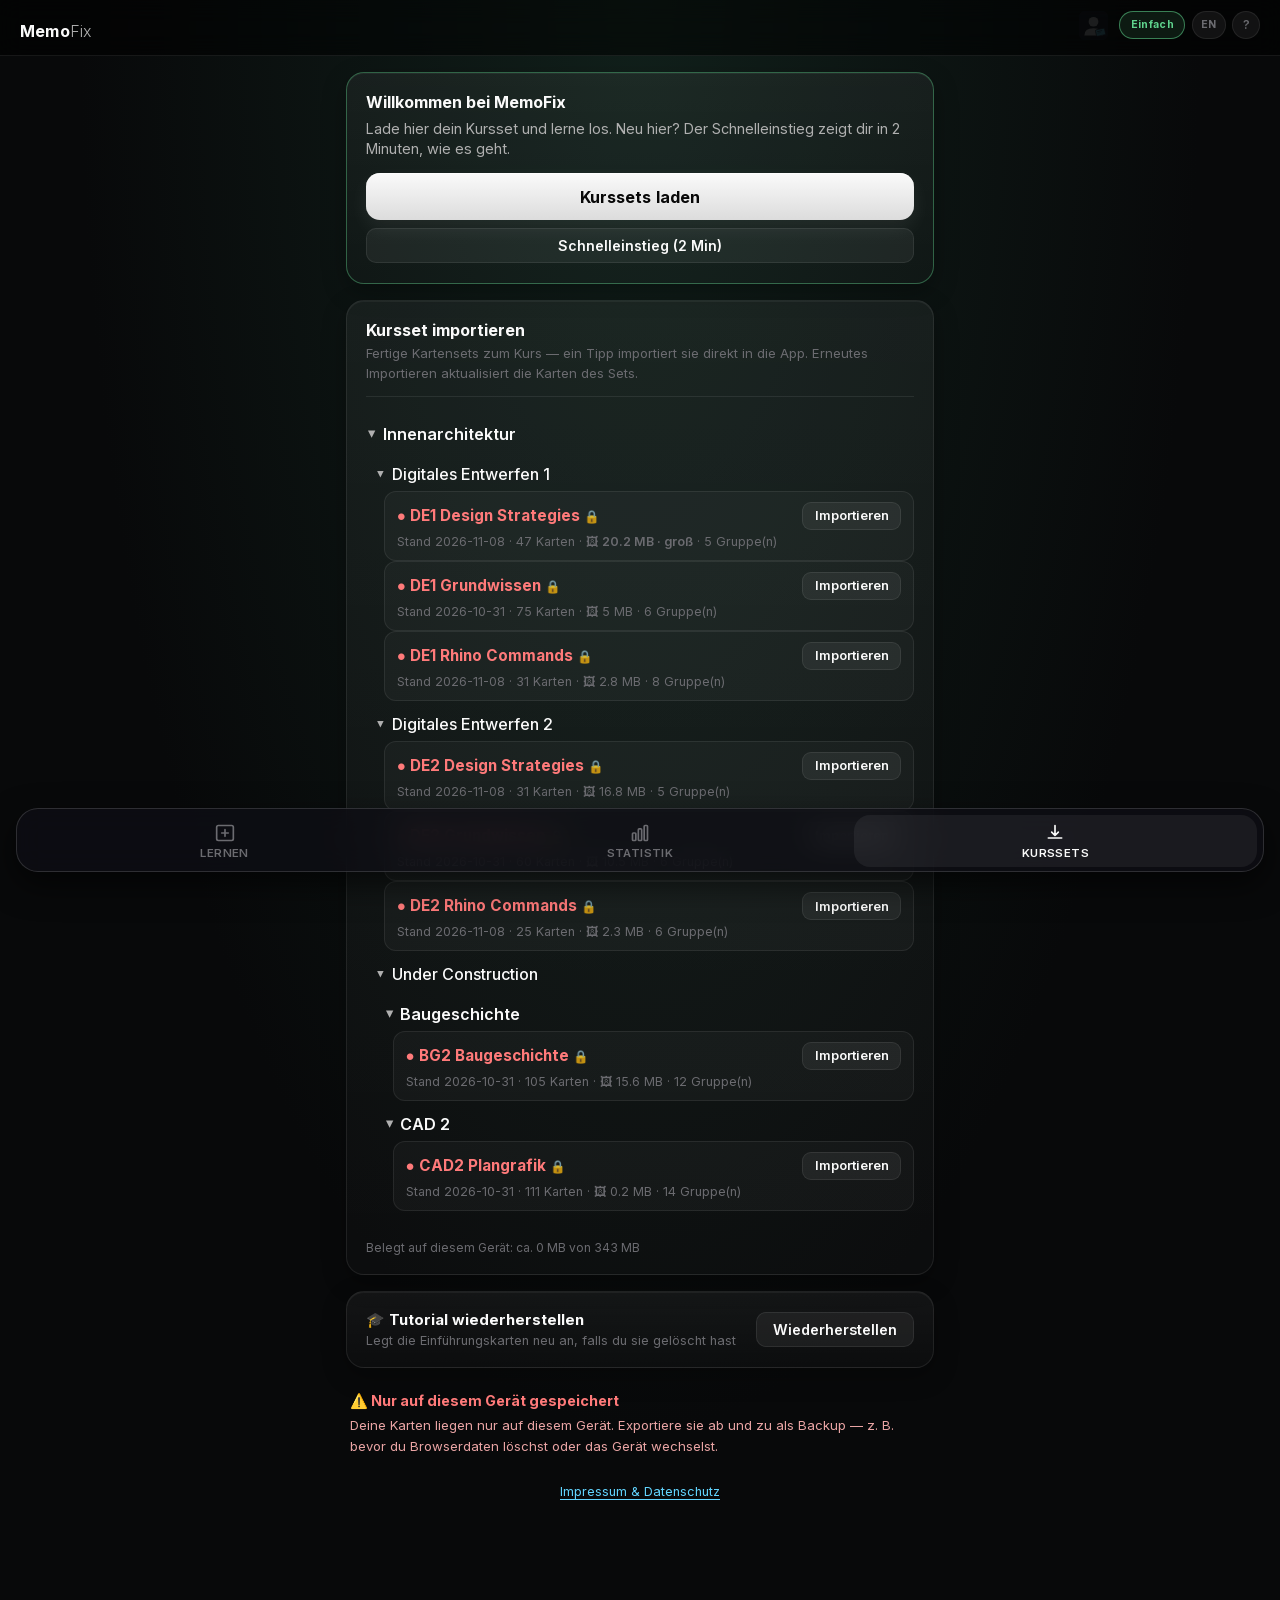
==== commit 8ef606b4: "Add files via upload" ====
--- a/index.html
+++ b/index.html
@@ -1,242 +1,840 @@
 <!DOCTYPE html>
-<html lang="de" class="snap-heute">
+<html lang="de">
 <head>
   <meta charset="UTF-8">
   <meta name="viewport" content="width=device-width, initial-scale=1.0, viewport-fit=cover">
   <meta name="apple-mobile-web-app-capable" content="yes">
   <meta name="apple-mobile-web-app-status-bar-style" content="black-translucent">
-  <meta name="apple-mobile-web-app-title" content="MemoMe">
+  <meta name="apple-mobile-web-app-title" content="MemoFix">
   <meta name="theme-color" content="#080808">
   <link rel="manifest" href="manifest.json">
   <link rel="apple-touch-icon" href="apple-touch-icon.png">
-  <link rel="icon" type="image/svg+xml" href="icon.svg">
-  <title>MemoMe</title>
-  <link rel="stylesheet" href="style.css?v=50">
+  <link rel="icon" type="image/png" sizes="192x192" href="icon-192.png">
+  <title>MemoFix</title>
+  <link rel="stylesheet" href="style.css?v=109">
 </head>
 <body>
 
   <header>
-    <h1><span class="title-memo">Memo</span><span class="title-me">Me</span></h1>
+    <h1><span class="title-memo">Memo</span><span class="title-pix">Fix</span></h1>
     <div class="header-btns">
-      <button id="btn-einstellungen" class="btn-help btn-zahnrad" type="button" title="Einstellungen" aria-label="Einstellungen"><svg viewBox="0 0 24 24" fill="none" stroke="currentColor" stroke-width="1.75" stroke-linecap="round" stroke-linejoin="round" aria-hidden="true"><circle cx="12" cy="12" r="3"/><path d="M19.4 15a1.65 1.65 0 0 0 .33 1.82l.06.06a2 2 0 1 1-2.83 2.83l-.06-.06a1.65 1.65 0 0 0-1.82-.33 1.65 1.65 0 0 0-1 1.51V21a2 2 0 1 1-4 0v-.09A1.65 1.65 0 0 0 9 19.4a1.65 1.65 0 0 0-1.82.33l-.06.06a2 2 0 1 1-2.83-2.83l.06-.06A1.65 1.65 0 0 0 4.68 15a1.65 1.65 0 0 0-1.51-1H3a2 2 0 1 1 0-4h.09A1.65 1.65 0 0 0 4.6 9a1.65 1.65 0 0 0-.33-1.82l-.06-.06a2 2 0 1 1 2.83-2.83l.06.06A1.65 1.65 0 0 0 9 4.68a1.65 1.65 0 0 0 1-1.51V3a2 2 0 1 1 4 0v.09a1.65 1.65 0 0 0 1 1.51 1.65 1.65 0 0 0 1.82-.33l.06-.06a2 2 0 1 1 2.83 2.83l-.06.06A1.65 1.65 0 0 0 19.4 9a1.65 1.65 0 0 0 1.51 1H21a2 2 0 1 1 0 4h-.09a1.65 1.65 0 0 0-1.51 1z"/></svg></button>
-      <button id="btn-info" class="btn-help" type="button" title="Hilfe" aria-label="Hilfe">?</button>
+      <button id="btn-modus" class="btn-modus" type="button">Einfach</button>
+      <button id="btn-lang" class="btn-lang">EN</button>
+      <button id="btn-info" class="btn-help" title="Hilfe">?</button>
     </div>
   </header>
 
+  <!-- ── INFO-MODAL ────────────────────────────────────── -->
+  <div id="info-modal" class="modal-backdrop hidden">
+    <div class="modal">
+      <div class="modal-header">
+        <h2>Hilfe</h2>
+        <button id="btn-info-close" class="btn-modal-close">✕</button>
+      </div>
+      <div class="modal-body">
+        <div class="modal-section">
+          <div class="modal-section-title">🎴 Lernmodus</div>
+          <div class="anleitung-zeilen">
+            <div class="anleitung-zeile">
+              <span class="anleitung-icon">🖼️</span>
+              <div class="anleitung-text"><strong>Foto-Karte: Bild → Begriff</strong> — Bild sehen, Begriff erinnern · Karte antippen → dreht sich um → Begriff erscheint</div>
+            </div>
+            <div class="anleitung-zeile">
+              <span class="anleitung-icon">📖</span>
+              <div class="anleitung-text"><strong>Begriff-Karte: Begriff → Info</strong> — Begriff sehen, Info/Definition erinnern · Karte antippen → dreht sich um</div>
+            </div>
+            <div class="anleitung-zeile">
+              <span class="anleitung-icon">🔄</span>
+              <div class="anleitung-text"><strong>Umgekehrt lernen</strong> — Modus „Begriff → Bild/Text": Begriff vorstellen, dann Bild/Definition aufdecken</div>
+            </div>
+            <div class="anleitung-zeile">
+              <span class="anleitung-icon">🔍</span>
+              <div class="anleitung-text"><strong>„Begriff zeigen"</strong> — Antwort aufdecken ohne Tippen, zählt als nachgeschaut (✗)</div>
+            </div>
+            <div class="anleitung-zeile">
+              <span class="anleitung-icon">✓✗</span>
+              <div class="anleitung-text"><strong>Wertung korrigieren</strong> — ✓ oder ✗ antippen, um die Wertung zu ändern</div>
+            </div>
+            <div class="anleitung-zeile">
+              <span class="anleitung-icon">↺</span>
+              <div class="anleitung-text"><strong>Nachgeschaut üben</strong> — nach der Übung nur die nicht gewussten Karten wiederholen</div>
+            </div>
+            <div class="anleitung-zeile">
+              <span class="anleitung-icon">🎯</span>
+              <div class="anleitung-text"><strong>Schwächste Karten</strong> — startet mit den Karten, die du am häufigsten nachgeschaut hast · bezieht sich auf deine aktuelle Auswahl</div>
+            </div>
+            <div class="anleitung-zeile">
+              <span class="anleitung-icon">↔️</span>
+              <div class="anleitung-text"><strong>Pfeile / Wischen</strong> — Karten ohne Wertung vor- und zurückblättern · links/rechts wischen hat denselben Effekt</div>
+            </div>
+            <div class="anleitung-zeile">
+              <span class="anleitung-icon">💬</span>
+              <div class="anleitung-text"><strong>Notiz</strong> — erscheint beim Aufdecken als Zusatzinfo</div>
+            </div>
+            <div class="anleitung-zeile">
+              <span class="anleitung-icon">⏱</span>
+              <div class="anleitung-text"><strong>Auto-Timer</strong> — 3 · 5 · 8 · 12 s wählen: Karte dreht sich automatisch um, danach geht es zur nächsten · Timer-Durchläufe ohne Bewertung zählen nicht in die Statistik</div>
+            </div>
+            <div class="anleitung-zeile">
+              <span class="anleitung-icon">🔁</span>
+              <div class="anleitung-text"><strong>Autorepeat</strong> — nach dem letzten Bild startet die Runde automatisch neu</div>
+            </div>
+            <div class="anleitung-zeile">
+              <span class="anleitung-icon">⭐</span>
+              <div class="anleitung-text"><strong>Favoriten</strong> — Stern antippen markiert eine Karte als Favorit · unter SICHERUNG gezielt als Favoriten-Gruppe exportieren</div>
+            </div>
+          </div>
+        </div>
+        <div class="modal-divider"></div>
+        <div class="modal-section">
+          <div class="modal-section-title">⚙️ Verwaltung</div>
+          <div class="anleitung-zeilen">
+            <div class="anleitung-zeile">
+              <span class="anleitung-icon">📂</span>
+              <div class="anleitung-text"><strong>3 Ebenen:</strong> Sammlung → Gruppe → Karte — z.B. „Hochschule" → „Biologie Kap. 3" → einzelne Karten</div>
+            </div>
+            <div class="anleitung-zeile">
+              <span class="anleitung-icon">1️⃣</span>
+              <div class="anleitung-text"><strong>Sammlung erstellen</strong> — Oberkategorie für verwandte Gruppen · per ▲▼ sortieren · 📁 Gruppe zwischen Sammlungen verschieben</div>
+            </div>
+            <div class="anleitung-zeile">
+              <span class="anleitung-icon">2️⃣</span>
+              <div class="anleitung-text"><strong>Gruppe erstellen</strong> — innerhalb einer Sammlung · per ▲▼ innerhalb der Sammlung sortieren</div>
+            </div>
+            <div class="anleitung-zeile">
+              <span class="anleitung-icon">3️⃣</span>
+              <div class="anleitung-text"><strong>Karte hinzufügen</strong> — ＋ am Gruppen-Header tippt direkt in diese Gruppe · oder unten im Formular Gruppe wählen, Name eingeben, 📷 Foto <em>oder</em> 📖 Text wählen</div>
+            </div>
+            <div class="anleitung-zeile">
+              <span class="anleitung-icon">📷</span>
+              <div class="anleitung-text"><strong>Foto-Karte</strong> — Foto als Vorderseite, Name als Rückseite · Foto antippen zum Austauschen</div>
+            </div>
+            <div class="anleitung-zeile">
+              <span class="anleitung-icon">📖</span>
+              <div class="anleitung-text"><strong>Begriff-Karte</strong> — Begriff vorne, Info/Definition hinten · mehrzeilige Texte werden als Aufzählung dargestellt</div>
+            </div>
+            <div class="anleitung-zeile">
+              <span class="anleitung-icon">🔍</span>
+              <div class="anleitung-text"><strong>Großansicht</strong> — Kartennamen antippen → Bild/Text wird groß angezeigt · links/rechts wischen zum Durchblättern</div>
+            </div>
+            <div class="anleitung-zeile">
+              <span class="anleitung-icon">📋</span>
+              <div class="anleitung-text"><strong>Kopieren</strong> — Karte in eine andere Gruppe duplizieren (✏️ öffnet Bearbeiten-Modal)</div>
+            </div>
+            <div class="anleitung-zeile">
+              <span class="anleitung-icon">🎨</span>
+              <div class="anleitung-text"><strong>Sammlungsfarbe</strong> — Farbpunkt neben dem Sammlungsnamen antippen · Farbe erscheint als Streifen links und als Kartenhintergrund im Lernmodus</div>
+            </div>
+            <div class="anleitung-zeile">
+              <span class="anleitung-icon">🔗</span>
+              <div class="anleitung-text"><strong>Links</strong> — beim Bearbeiten einer Karte Links hinzufügen (z.&nbsp;B. Wikipedia, YouTube) · erscheinen beim Aufdecken als tippbare Verweise</div>
+            </div>
+            <div class="anleitung-zeile">
+              <span class="anleitung-icon">💬</span>
+              <div class="anleitung-text"><strong>Notiz</strong> — kurze Zusatzinfo pro Karte (max. 250 Zeichen) · wird beim Aufdecken angezeigt</div>
+            </div>
+          </div>
+        </div>
+        <div class="modal-divider"></div>
+        <div class="modal-section">
+          <div class="modal-section-title">💾 Datenspeicher &amp; Backup</div>
+          <div class="anleitung-zeilen">
+            <div class="anleitung-zeile">
+              <span class="anleitung-icon">📱</span>
+              <div class="anleitung-text">Karten werden <strong>lokal im Browser</strong> gespeichert — kein Server, kein Internet nötig</div>
+            </div>
+            <div class="anleitung-zeile">
+              <span class="anleitung-icon">📤</span>
+              <div class="anleitung-text"><strong>Exportieren als Datei</strong> — einzelne Gruppen oder alles sichern und teilen · <strong>iPhone:</strong> Teilen-Menü → „In Dateien sichern"</div>
+            </div>
+            <div class="anleitung-zeile">
+              <span class="anleitung-icon">🖨</span>
+              <div class="anleitung-text"><strong>Exportieren als PDF</strong> — unter SICHERUNG Gruppen wählen, Format „PDF" wählen · öffnet Druckansicht mit allen Karten · im Druckdialog „Als PDF sichern" wählen</div>
+            </div>
+            <div class="anleitung-zeile">
+              <span class="anleitung-icon">📥</span>
+              <div class="anleitung-text"><strong>Importieren</strong> — Hinzufügen (bestehende behalten) oder Alles ersetzen · importiert auch Sammlungsstruktur</div>
+            </div>
+            <div class="anleitung-zeile">
+              <span class="anleitung-icon">⚠️</span>
+              <div class="anleitung-text">„Browserdaten löschen" (in den Einstellungen von Browser oder Handy) entfernt auch alle Karten — regelmäßig exportieren!</div>
+            </div>
+          </div>
+        </div>
+        <div class="modal-divider"></div>
+        <div class="modal-section">
+          <div class="modal-section-title">🔧 Probleme &amp; Lösungen</div>
+          <div class="anleitung-zeilen">
+            <div class="anleitung-zeile">
+              <span class="anleitung-icon">🖼️</span>
+              <div class="anleitung-text"><strong>Bilder verschwunden oder Export hängt?</strong> — App schließen und neu öffnen · die Bilder werden sofort wieder geladen · keine Daten gehen verloren</div>
+            </div>
+          </div>
+        </div>
+        <p class="modal-meta-device">📱 Optimiert für iPhone im Hochformat</p>
+        <p class="modal-meta">Version 2.0 · Prof. Klaus Teltenkötter 2026 <span id="build-version" class="modal-meta-build"></span></p>
+      </div>
+    </div>
+  </div>
+
+  <!-- ── KARTE BEARBEITEN / KOPIEREN MODAL ─────────────── -->
+  <!-- ── NAMEN (Sammlung / Gruppe) ─────────────────────── -->
+  <div id="namen-modal" class="modal-backdrop hidden">
+    <div class="modal">
+      <div class="modal-header">
+        <h2 id="namen-modal-titel">Bearbeiten</h2>
+        <button id="btn-namen-close" class="btn-modal-close">✕</button>
+      </div>
+      <div class="modal-body">
+        <div class="form-group">
+          <label for="namen-de" id="namen-de-l">Name</label>
+          <input type="text" id="namen-de" maxlength="60">
+        </div>
+        <div class="form-group">
+          <label for="namen-en" id="namen-en-l">Name (EN)</label>
+          <input type="text" id="namen-en" maxlength="60">
+        </div>
+        <label class="check-zeile hidden" id="namen-zweisprachig-zeile">
+          <input type="checkbox" id="namen-zweisprachig">
+          <span id="namen-zweisprachig-l">Inhalt ist bereits zweisprachig (Sprachschalter ändert die Karten nicht)</span>
+        </label>
+        <button id="btn-namen-save" class="btn-primary" style="margin-top:0.75rem">Speichern</button>
+      </div>
+    </div>
+  </div>
+
+  <div id="karte-edit-modal" class="modal-backdrop hidden">
+    <div class="modal">
+      <div class="modal-header">
+        <h2 id="karte-edit-titel">Karte bearbeiten</h2>
+        <button id="btn-karte-edit-close" class="btn-modal-close">✕</button>
+      </div>
+      <div class="modal-body">
+        <div class="form-group">
+          <label>Typ</label>
+          <div class="karten-modus-chips">
+            <button type="button" id="karte-edit-chip-foto" class="karten-modus-chip">📷 Bild vorn</button>
+            <button type="button" id="karte-edit-chip-text" class="karten-modus-chip">📖 Begriff vorn, Bild hinten</button>
+          </div>
+          <p id="karte-edit-chip-hinweis" class="modal-hint" style="font-size:0.75rem;line-height:1.45;margin-top:0.4rem"></p>
+        </div>
+        <div class="form-group hidden" id="karte-edit-foto-gruppe">
+          <label id="karte-edit-foto-label">Fotos <span class="label-optional">(mehrere möglich)</span></label>
+          <div id="karte-edit-fotos-liste" class="karte-edit-fotos-liste hidden"></div>
+          <label for="karte-edit-foto-input" class="btn-datei-waehlen">📷 Foto hinzufügen</label>
+          <input type="file" id="karte-edit-foto-input" accept="image/*" multiple style="display:none">
+        </div>
+        <div class="form-group">
+          <label for="karte-edit-name" id="karte-edit-name-label">Name</label>
+          <input type="text" id="karte-edit-name" maxlength="100">
+        </div>
+        <div class="form-group">
+          <label for="karte-edit-gruppe">Gruppe</label>
+          <select id="karte-edit-gruppe"></select>
+        </div>
+        <div class="form-group hidden" id="karte-edit-vorderseite-gruppe">
+          <label for="karte-edit-vorderseite">Text / Vorderseite</label>
+          <textarea id="karte-edit-vorderseite" class="input-vorderseite" maxlength="1000"></textarea>
+        </div>
+        <div class="form-group">
+          <label for="karte-edit-notiz">Notiz <span class="label-optional">(optional)</span></label>
+          <textarea id="karte-edit-notiz" class="input-notiz" rows="4" maxlength="3000" placeholder="Zusatzinfo, erscheint beim Aufdecken… (max. 3000 Zeichen)"></textarea>
+        </div>
+        <div class="form-group">
+          <label for="karte-edit-merke">Merke <span class="label-optional">(optional, farbig hervorgehoben)</span></label>
+          <textarea id="karte-edit-merke" class="input-notiz" rows="2" maxlength="500" placeholder="Kernaussage in ein bis zwei Sätzen… (max. 500 Zeichen)"></textarea>
+        </div>
+        <details class="en-felder" id="karte-edit-en">
+          <summary id="karte-edit-en-summary">🇬🇧 English <span class="label-optional">(optional, für den Sprachschalter)</span></summary>
+          <div class="form-group">
+            <label for="karte-edit-name-en" id="l-name-en">Name (EN)</label>
+            <input type="text" id="karte-edit-name-en" maxlength="100">
+          </div>
+          <div class="form-group">
+            <label for="karte-edit-vorderseite-en" id="l-vorderseite-en">Vorderseite (EN)</label>
+            <textarea id="karte-edit-vorderseite-en" class="input-vorderseite" maxlength="1000"></textarea>
+          </div>
+          <div class="form-group">
+            <label for="karte-edit-notiz-en" id="l-notiz-en">Notiz (EN)</label>
+            <textarea id="karte-edit-notiz-en" class="input-notiz" rows="4" maxlength="3000"></textarea>
+          </div>
+          <div class="form-group">
+            <label for="karte-edit-merke-en" id="l-merke-en">Merke (EN)</label>
+            <textarea id="karte-edit-merke-en" class="input-notiz" rows="2" maxlength="500"></textarea>
+          </div>
+        </details>
+        <div class="form-group">
+          <label for="karte-edit-links">Links <span class="label-optional">(optional, eine URL pro Zeile)</span></label>
+          <textarea id="karte-edit-links" class="input-notiz" rows="2" maxlength="1000" placeholder="https://…"></textarea>
+        </div>
+        <div class="form-group">
+          <label for="karte-edit-video">YouTube <span class="label-optional">(optional — Video-ID oder URL)</span></label>
+          <input type="text" id="karte-edit-video" class="input-video" placeholder="z.B. KNDU2hgeLlc oder https://youtu.be/…" autocomplete="off" autocorrect="off" spellcheck="false">
+          <span id="karte-edit-video-status" class="video-input-status"></span>
+        </div>
+        <button id="btn-karte-edit-save" class="btn-primary">Speichern</button>
+      </div>
+    </div>
+  </div>
+
+  <!-- ── GRUPPE VERSCHIEBEN MODAL ─────────────────────── -->
+  <div id="gruppe-verschieben-modal" class="modal-backdrop hidden">
+    <div class="modal">
+      <div class="modal-header">
+        <h2>Gruppe verschieben</h2>
+        <button id="btn-gruppe-verschieben-close" class="btn-modal-close">✕</button>
+      </div>
+      <div class="modal-body">
+        <p class="modal-hint" id="gruppe-verschieben-info"></p>
+        <div id="sammlung-auswahl-liste" class="sammlung-auswahl-liste"></div>
+      </div>
+    </div>
+  </div>
+
+  <!-- ── EXPORT MODAL ──────────────────────────────────── -->
+  <div id="export-modal" class="modal-backdrop hidden">
+    <div class="modal">
+      <div class="modal-header">
+        <h2>Gruppen exportieren</h2>
+        <button id="btn-export-modal-close" class="btn-modal-close">✕</button>
+      </div>
+      <div class="modal-body">
+        <p class="modal-hint">Welche Gruppen sollen exportiert werden?</p>
+        <div id="export-gruppen-liste" class="modal-check-liste"></div>
+        <div class="selection-actions" style="margin:0.5rem 0 0.75rem">
+          <button id="btn-export-alle" class="btn-secondary">Alle</button>
+          <button id="btn-export-keine" class="btn-secondary">Keine</button>
+        </div>
+        <div class="export-format-toggle">
+          <button class="export-fmt-btn active" data-fmt="datei">📦 Datei</button>
+          <button class="export-fmt-btn" data-fmt="pdf">🖨 PDF</button>
+        </div>
+        <label class="modal-hint" style="display:flex;align-items:center;gap:0.5rem;margin-top:0.6rem;cursor:pointer">
+          <input type="checkbox" id="export-ohne-bilder"> <span id="export-ohne-bilder-txt">Ohne Bilder (nur Text, Links, Struktur)</span>
+        </label>
+        <button id="btn-export-start" class="btn-primary" style="margin-top:0.75rem">Exportieren</button>
+        <p id="export-ios-hinweis" class="modal-hint hidden" style="margin-top:0.75rem;font-size:0.78rem;line-height:1.5">
+          📱 <strong>iPhone / iPad:</strong> Die Datei wird über das Teilen-Menü geöffnet. Tippe dort auf <em>„In Dateien sichern"</em>, um den Speicherort selbst zu wählen.
+        </p>
+        <p id="export-pdf-hinweis" class="modal-hint hidden" style="margin-top:0.75rem;font-size:0.78rem;line-height:1.5">
+          🖨 Im Druckdialog <em>„Als PDF sichern"</em> wählen · <strong>iPhone:</strong> Teilen-Symbol → „In Dateien sichern"
+        </p>
+      </div>
+    </div>
+  </div>
+
+  <!-- ── IMPORT MODAL ──────────────────────────────────── -->
+  <div id="import-modal" class="modal-backdrop hidden">
+    <div class="modal">
+      <div class="modal-header">
+        <h2>Importieren</h2>
+        <button id="btn-import-modal-close" class="btn-modal-close">✕</button>
+      </div>
+      <div class="modal-body">
+        <p class="modal-hint">Gefundene Gruppen in der Datei:</p>
+        <div id="import-gruppen-info" class="import-gruppen-info"></div>
+        <div class="import-modus-toggle">
+          <button class="import-modus-btn active" data-modus="hinzufuegen">
+            <div class="modus-label">➕ Hinzufügen</div>
+            <div class="modus-desc">Neue Gruppen ergänzen · Bestehende behalten</div>
+          </button>
+          <button class="import-modus-btn" data-modus="ersetzen">
+            <div class="modus-label">🔄 Alles ersetzen</div>
+            <div class="modus-desc">Alle vorhandenen Karten werden überschrieben</div>
+          </button>
+        </div>
+        <button id="btn-import-start" class="btn-primary" style="margin-top:0.75rem">Importieren</button>
+      </div>
+    </div>
+  </div>
+
   <main>
-    <!-- ── HEUTE ─────────────────────────────────────── -->
-    <section id="view-heute" class="view">
-      <div class="tag-kopf">
-        <button type="button" class="tag-datum" id="heute-datum"></button>
-        <div class="tag-sub" id="heute-sub">Kann, nicht muss.</div>
-      </div>
-
-      <div class="card balance-card" id="balance-heute"></div>
-
-      <div class="rahmen-raster" id="sonder-kacheln" aria-label="Rahmen des Tages"></div>
-      <hr class="rahmen-strich">
-      <p class="start-hinweis hidden" id="start-hinweis">Dies ist eine Starthilfe. In den Einstellungen kannst du alles umbenennen, entfernen oder Eigenes anlegen.</p>
-      <div class="momente-gruppen" id="moment-kacheln"></div>
-      <p class="raster-hinweis">Tippen zählt einen Moment. Lang drücken nimmt den letzten zurück.</p>
+
+    <!-- ── VERWALTUNG ─────────────────────────────────── -->
+    <section id="view-verwaltung" class="view">
+
+      <div class="card">
+        <div class="card-header">
+          <h2>Sammlungen</h2>
+          <span id="sammlungen-badge" class="badge">0</span>
+          <span id="karten-gesamt" class="badge">0</span>
+          <button id="btn-toggle-alle-gruppen" class="btn-gruppen-toggle">Alle öffnen</button>
+        </div>
+        <div class="karten-filter">
+          <div class="suche-wrap">
+            <input type="text" id="input-karten-suche" placeholder="🔍 Karten suchen…" class="karten-suche">
+            <button id="btn-suche-clear" class="suche-clear-btn hidden" aria-label="Suche löschen">✕</button>
+          </div>
+          <select id="select-karten-sort" class="karten-sort">
+            <option value="manuell">Manuell ▲▼</option>
+            <option value="az" selected>A → Z</option>
+            <option value="za">Z → A</option>
+          </select>
+        </div>
+        <div class="input-row" style="margin-bottom:0.75rem">
+          <input type="text" id="input-neue-sammlung" placeholder="Neue Sammlung…" maxlength="60">
+          <button id="btn-sammlung-add" class="btn-icon" title="Sammlung hinzufügen">+</button>
+        </div>
+        <div id="sammlungen-liste"></div>
+        <p id="keine-sammlungen-hinweis" class="hinweis hidden">Noch keine Sammlungen. Bitte eine Sammlung anlegen.</p>
+        <p id="keine-karten-hinweis" class="hinweis hidden">Noch keine Karten vorhanden.</p>
+      </div>
+
+      <div class="card">
+        <div class="card-header card-header-toggle" id="karte-hinzufuegen-header">
+          <h2>Karte hinzufügen</h2>
+          <span class="card-toggle-arrow">▶</span>
+        </div>
+        <div id="karte-hinzufuegen-body" class="hidden">
+        <form id="form-karte">
+          <div class="form-group">
+            <label for="select-gruppe">Gruppe</label>
+            <select id="select-gruppe" required>
+              <option value="">Gruppe wählen…</option>
+            </select>
+          </div>
+          <div class="form-group">
+            <label for="input-name" id="label-input-name">Name</label>
+            <input type="text" id="input-name" placeholder="Name oder Begriff…" required maxlength="100">
+          </div>
+          <div class="form-group">
+            <label>Karten-Inhalt</label>
+            <div class="karten-modus-chips">
+              <button type="button" class="karten-modus-chip active" id="chip-foto">📷 Bild vorn</button>
+              <button type="button" class="karten-modus-chip" id="chip-text">📖 Begriff vorn, Bild hinten</button>
+            </div>
+            <p id="chip-hinweis" class="modal-hint" style="font-size:0.75rem;line-height:1.45;margin-top:0.4rem"></p>
+            <div id="foto-bereich">
+              <label id="foto-bereich-label" class="hidden"></label>
+              <div id="neue-karte-fotos-liste" class="karte-edit-fotos-liste hidden"></div>
+              <div class="foto-upload" id="foto-upload">
+                <input type="file" id="input-foto" accept="image/*" multiple>
+                <div id="upload-placeholder" class="upload-placeholder">
+                  <span class="upload-icon">📷</span>
+                  <span>Tippen zum Foto auswählen</span>
+                </div>
+              </div>
+              <label for="input-foto" id="btn-neue-karte-foto-add" class="btn-datei-waehlen hidden">📷 Weiteres Foto hinzufügen</label>
+            </div>
+            <div id="text-bereich" class="hidden">
+              <textarea id="input-vorderseite" class="input-vorderseite" placeholder="Text, Definition oder Erklärung… (max. 1000 Zeichen)" maxlength="1000"></textarea>
+            </div>
+          </div>
+          <div class="form-group">
+            <label for="input-notiz">Notiz <span class="label-optional">(optional, erscheint beim Aufdecken)</span></label>
+            <textarea id="input-notiz" class="input-notiz" rows="4" maxlength="3000" placeholder="Zusatzinfo zum Begriff… (max. 3000 Zeichen)"></textarea>
+          </div>
+          <div class="form-group">
+            <label for="input-merke">Merke <span class="label-optional">(optional, farbig hervorgehoben)</span></label>
+            <textarea id="input-merke" class="input-notiz" rows="2" maxlength="500" placeholder="Kernaussage in ein bis zwei Sätzen… (max. 500 Zeichen)"></textarea>
+          </div>
+          <div class="form-group">
+            <label for="input-links">Links <span class="label-optional">(optional, eine URL pro Zeile)</span></label>
+            <textarea id="input-links" class="input-notiz" rows="2" maxlength="1000" placeholder="https://…"></textarea>
+          </div>
+          <div class="form-group">
+            <label for="input-video">YouTube <span class="label-optional">(optional — Video-ID oder URL)</span></label>
+            <input type="text" id="input-video" class="input-video" placeholder="z.B. KNDU2hgeLlc oder https://youtu.be/…" autocomplete="off" autocorrect="off" spellcheck="false">
+            <span id="input-video-status" class="video-input-status"></span>
+          </div>
+          <button type="submit" id="btn-karte-speichern" class="btn-primary">Karte speichern</button>
+        </form>
+        </div>
+      </div>
+
     </section>
 
-    <!-- ── WOCHE ─────────────────────────────────────── -->
-    <section id="view-woche" class="view hidden">
-      <div class="woche-kopf">
-        <button class="btn-rund" id="woche-zurueck" type="button" aria-label="Vorige Woche">‹</button>
-        <div class="woche-titel">
-          <div class="woche-kw" id="woche-kw"></div>
-          <div class="woche-spanne" id="woche-spanne"></div>
-          <button class="woche-heute hidden" id="woche-heute" type="button">zurück zu dieser Woche ›</button>
-        </div>
-        <button class="btn-rund" id="woche-vor" type="button" aria-label="Nächste Woche">›</button>
-      </div>
-      <div class="archiv-band hidden" id="archiv-band"></div>
-      <div id="woche-inhalt" class="view"></div>
+    <!-- ── LERNEN ──────────────────────────────────────── -->
+    <section id="view-lernen" class="view hidden">
+
+      <div id="lernen-auswahl">
+        <div class="card">
+          <div class="card-header" id="lernen-auswahl-header"><h2>Gruppen auswählen</h2><button id="btn-lern-toggle-alle" class="btn-gruppen-toggle" type="button">Alle öffnen</button></div>
+          <div id="gruppen-checkboxen" class="gruppen-checkboxen"></div>
+          <div class="selection-actions">
+            <button id="btn-alle-waehlen" class="btn-secondary">Alle</button>
+            <button id="btn-keine-waehlen" class="btn-secondary">Keine</button>
+            <button id="btn-schwaeche-waehlen" class="btn-secondary">Schwächste</button>
+          </div>
+          <div class="lern-einstellungen">
+          <div class="lernmodus-toggle">
+            <button class="lernmodus-btn active" data-modus="foto" id="btn-modus-foto">
+              <div class="modus-label">Normal</div>
+              <div class="modus-desc">📷 Foto · 📖 Begriff → Lösung</div>
+            </button>
+            <button class="lernmodus-btn" data-modus="name" id="btn-modus-name">
+              <div class="modus-label">Umgekehrt</div>
+              <div class="modus-desc">Lösung → 📷 Foto · 📖 Begriff</div>
+            </button>
+          </div>
+          <div class="lern-timer-row nur-erweitert">
+            <span class="lern-timer-label">⏱</span>
+            <div class="lern-timer-btns" id="auswahl-timer-btns">
+              <button class="timer-btn active" data-sek="0">Aus</button>
+              <button class="timer-btn" data-sek="1">1s</button>
+              <button class="timer-btn" data-sek="3">3s</button>
+              <button class="timer-btn" data-sek="5">5s</button>
+              <button class="timer-btn" data-sek="10">10s</button>
+              <button class="timer-btn timer-btn-repeat" id="btn-autorepeat-auswahl">🔁</button>
+            </div>
+          </div>
+          </div>
+          <div class="lern-startzone">
+          <button id="lern-fortsetzen" class="lern-fortsetzen hidden" type="button"></button>
+          <div class="lern-start-row">
+            <button id="btn-lernen-start" class="btn-primary btn-large" disabled>Lernen starten</button>
+            <button id="btn-fullscreen169" class="btn-secondary btn-large-sec nur-erweitert" disabled>⛶ Fullscreen 16:9</button>
+          </div>
+          <button id="btn-spiel" class="btn-spiel-karte" disabled>
+            <span class="bsk-titel">🤿 <span class="title-memo">Memo</span><span class="title-pix">Dive</span></span>
+            <span class="bsk-text">Lernt gemeinsam spielerisch.</span>
+          </button>
+          <!-- TEST-FEATURE: bei Bedarf komplett entfernbar (HTML/CSS/JS je 1 Block) -->
+          <button type="button" id="btn-claude-auswahl-besprechen" class="btn-claude-besprechen" disabled>🗣️ Auswahl mit Claude besprechen</button>
+          </div>
+        </div>
+      </div>
+
+      <div id="lernen-flashcard" class="hidden">
+        <div class="lern-header">
+          <div class="lern-header-links">
+            <button id="btn-beenden" class="btn-text">✕ Beenden</button>
+            <button id="btn-lern-favorit" class="btn-lern-favorit hidden" title="Favorit">★</button>
+          </div>
+          <div class="lern-progress-wrap">
+            <div class="lern-progress-track">
+              <div id="lern-progress-fill" class="lern-progress-fill" style="width:0%"></div>
+            </div>
+            <span id="lern-position" class="lern-position-counter">1 / 1</span>
+          </div>
+          <button id="btn-mischen" class="btn-text nur-erweitert">⇄ Gemischt</button>
+        </div>
+        <div class="lern-karte-area">
+          <div id="stack-card-2" class="stack-card stack-card-2"></div>
+          <div id="stack-card-1" class="stack-card stack-card-1"></div>
+          <div id="lernkarte" class="lernkarte">
+            <span id="lern-favorit-stern" class="lern-favorit-stern hidden">⭐</span>
+            <div id="lernkarte-foto-wrapper" class="lernkarte-foto-wrapper">
+              <img id="lern-foto" src="" alt="Foto">
+              <div id="lern-foto-slideshow" class="foto-slideshow hidden">
+                <div id="lern-foto-slides" class="foto-slides"></div>
+                <div id="lern-foto-dots" class="foto-dots"></div>
+              </div>
+            </div>
+            <div class="lernkarte-text-scroll-wrap hidden" id="lernkarte-text-scroll-wrap">
+              <div id="lernkarte-text-vorderseite" class="lernkarte-text-vorderseite">
+                <div id="lern-text-gruppe" class="lern-text-gruppe"></div>
+                <p id="lern-vorderseite-text"></p>
+                <p id="lern-notiz-text-rueck" class="lern-notiz hidden"></p>
+                <div id="lern-text-fotos" class="lern-text-fotos hidden">
+                  <div id="lern-text-fotos-slides" class="lern-text-fotos-slides"></div>
+                  <div id="lern-text-fotos-dots" class="lern-text-fotos-dots"></div>
+                </div>
+              </div>
+              <div class="scroll-ind scroll-ind-top hidden" id="scroll-ind-top">▲</div>
+              <div class="scroll-ind scroll-ind-bottom hidden" id="scroll-ind-bottom">▼</div>
+            </div>
+            <div id="lern-name-karte" class="lern-name-karte hidden">
+              <span id="lern-name-karte-text"></span>
+              <span id="lern-name-karte-gruppe" class="lern-name-karte-gruppe"></span>
+            </div>
+            <div id="lern-hint-pill" class="lern-hint-pill">
+              <svg width="12" height="12" viewBox="0 0 24 24" fill="none" stroke="currentColor" stroke-width="2" stroke-linecap="round" stroke-linejoin="round"><path d="M9 11.24V7.5a2.5 2.5 0 0 1 5 0v3.74M7 11h10l-1 9H8z"/></svg>
+              <span>Tippen zum Aufdecken</span>
+            </div>
+            <div id="lern-name-overlay" class="lern-name-overlay hidden">
+              <span id="lern-name-text"></span>
+              <span id="lern-gruppe-text" class="lern-gruppe-text"></span>
+              <p id="lern-notiz-text" class="lern-notiz hidden"></p>
+            </div>
+          </div>
+        </div>
+        <div id="lern-repeat-pause" class="lern-repeat-pause hidden"></div>
+        <div id="lern-card-links" class="lern-card-links hidden"></div>
+        <div id="lern-card-video" class="lern-card-video hidden"></div>
+        <div id="lern-swipe-hint" class="lern-swipe-hint hidden">
+          <div class="lern-swipe-hint-inner">
+            <span class="lern-swipe-arrow">←</span>
+            <span class="lern-swipe-label">wischen</span>
+            <span class="lern-swipe-arrow">→</span>
+          </div>
+          <div class="lern-swipe-sub">navigiert vor &amp; zurück</div>
+        </div>
+        <div id="lern-countdown" class="lern-countdown hidden">3</div>
+        <div id="timer-bar-wrap" class="timer-bar-wrap hidden">
+          <div id="timer-bar" class="timer-bar"></div>
+        </div>
+        <div class="session-timer-row nur-erweitert" id="session-timer-row">
+          <span class="lern-timer-label">⏱</span>
+          <div class="lern-timer-btns">
+            <button class="timer-btn active" data-sek="0">Aus</button>
+            <button class="timer-btn" data-sek="1">1s</button>
+            <button class="timer-btn" data-sek="3">3s</button>
+            <button class="timer-btn" data-sek="5">5s</button>
+            <button class="timer-btn" data-sek="10">10s</button>
+            <button class="timer-btn timer-btn-repeat" id="btn-autorepeat-session">🔁</button>
+          </div>
+        </div>
+        <div class="lern-steuerung">
+          <button id="btn-zurueck" class="btn-nav">&#8592;</button>
+          <div class="mitte-bereich">
+            <button id="btn-aufdecken" class="btn-aufdecken">Begriff zeigen</button>
+            <div id="lern-feedback" class="lern-feedback hidden"></div>
+          </div>
+          <div class="btn-weiter-wrap">
+            <button id="btn-weiter" class="btn-nav">&#8594;</button>
+          </div>
+        </div>
+        <!-- TEST-FEATURE: bei Bedarf komplett entfernbar (HTML/CSS/JS je 1 Block) -->
+        <button type="button" id="btn-claude-besprechen" class="btn-claude-besprechen">🗣️ Mit Claude besprechen</button>
+      </div>
+
+      <div id="lernen-ende" class="hidden">
+        <div class="ende-card">
+          <h2>Übung beendet!</h2>
+          <p class="ende-subtitle" id="ende-subtitle"></p>
+          <div class="ende-stats">
+            <div class="stat stat-gewusst">
+              <span class="stat-zahl" id="stat-gewusst">0</span>
+              <span class="stat-label">Gewusst ✓</span>
+            </div>
+            <div class="stat stat-nicht">
+              <span class="stat-zahl" id="stat-nicht">0</span>
+              <span class="stat-label">Nachgeschaut ✗</span>
+            </div>
+          </div>
+          <div class="ende-buttons">
+            <button id="btn-neue-uebung" class="btn-primary">Neue Übung starten</button>
+            <button id="btn-nachgeschaut-ueben" class="btn-text hidden">↺ Nachgeschaut üben</button>
+            <button id="btn-ende-auswahl" class="btn-text">Andere Gruppen auswählen</button>
+          </div>
+        </div>
+      </div>
+
     </section>
 
-    <!-- ── VERWALTUNG ────────────────────────────────── -->
-    <section id="view-verwaltung" class="view hidden">
-      <div class="einst-kopf">
-        <button class="btn-zurueck" id="btn-zurueck" type="button">‹ Zurück</button>
-        <h2 class="einst-titel">Einstellungen</h2>
-      </div>
+    <!-- ── STATISTIK ───────────────────────────────────── -->
+    <section id="view-statistik" class="view hidden">
+
       <div class="card">
-        <div class="card-header"><h2>Gruppen &amp; Momente</h2><button class="btn-klein rechts" id="btn-sort" type="button">Reihenfolge ändern</button></div>
-        <p class="card-text">Tippe auf eine Gruppe, um sie umzubenennen oder zu entfernen, und auf einen Moment, um ihn zu bearbeiten. Ob etwas aktiv oder erholsam ist, legt der Moment fest.</p>
-        <p class="card-text hidden" id="sort-hinweis">Mit den Pfeilen verschiebst du Gruppen und Momente. Momente bleiben in ihrer Gruppe. Die Reihenfolge gilt auch für Heute und die Woche.</p>
-        <div id="gm-liste" class="gm-liste"></div>
-        <button class="btn-secondary" id="btn-gruppe-neu" type="button">+ Neue Gruppe</button>
+        <div class="card-header"><h2>Übersicht</h2></div>
+        <div class="stat-overview">
+          <div class="stat-overview-item">
+            <span class="stat-overview-zahl" id="stat-total-sitzungen">0</span>
+            <span class="stat-overview-label">Sitzungen</span>
+          </div>
+          <div class="stat-overview-item">
+            <span class="stat-overview-zahl" id="stat-avg-score">—</span>
+            <span class="stat-overview-label">Ø Trefferquote</span>
+          </div>
+          <div class="stat-overview-item">
+            <span class="stat-overview-zahl" id="stat-total-abgefragt">0</span>
+            <span class="stat-overview-label">Abfragen gesamt</span>
+          </div>
+        </div>
       </div>
 
       <div class="card">
-        <div class="card-header"><h2>Rahmen des Tages</h2></div>
-        <p class="card-text">Was du auf Heute neben der Arbeit festhalten möchtest, nur gefühlt. Ausgeschaltetes verschwindet von Heute, Einträge bleiben erhalten.</p>
-        <div class="schalter-liste">
-          <label class="schalter-zeile" for="zeige-schlaf"><input type="checkbox" id="zeige-schlaf"><span>Schlaf</span></label>
-          <label class="schalter-zeile" for="zeige-essen"><input type="checkbox" id="zeige-essen"><span>Essen</span></label>
-          <label class="schalter-zeile" for="zeige-trinken"><input type="checkbox" id="zeige-trinken"><span>Trinken</span></label>
-        </div>
+        <div class="card-header"><h2>Schwierigste Karten</h2>
+          <div id="stat-zeitraum" class="stat-zeitraum"><button type="button" data-tage="30">30 Tage</button><button type="button" data-tage="0">Alle</button></div>
+        </div>
+        <div id="schwierigste-namen"></div>
+        <p id="keine-schwierig-hinweis" class="hinweis">Noch keine Daten vorhanden.</p>
+        <button id="btn-schwaeche-ueben" class="btn-schwaeche hidden">⟳ Schwächste Karten jetzt üben</button>
       </div>
 
       <div class="card">
-        <div class="card-header"><h2>Arbeitstage &amp; Feierabend</h2></div>
-        <p class="card-text">Auf Heute startet und beendet die Spalte „Arbeit“ den Arbeitstag, gern in mehreren Blöcken. Lange drücken: Zeiten ändern und wählen, wie der Tag war (etwas · halb · normal · viel). An freien Tagen zählt Arbeit nur, wenn du sie einträgst.</p>
-        <div class="tage-wahl" id="arbeitstage" role="group" aria-label="Arbeitstage"></div>
-        <div class="form-group" style="margin-top:1rem"><label for="arbeit-gewicht">Arbeit in der Balance</label>
-          <div class="regler-reihe"><span>weniger Einfluss</span><input type="range" id="arbeit-gewicht" min="1" max="6" step="0.5"><span>mehr Einfluss</span></div>
-          <p class="form-hinweis" id="arbeit-gewicht-text"></p></div>
-        <div class="form-group"><label for="tag-wechsel">Tageswechsel</label>
-          <select id="tag-wechsel"><option value="0">Mitternacht</option><option value="1">1 Uhr nachts</option><option value="2">2 Uhr nachts</option><option value="3">3 Uhr nachts</option><option value="4">4 Uhr nachts</option><option value="5">5 Uhr nachts</option><option value="6">6 Uhr nachts</option></select>
-          <p class="form-hinweis">Bis zu dieser Uhrzeit gehört alles noch zum Vortag, etwa ein Kinoabend bis 0:30.</p></div>
-        <p class="card-text">Wann soll dein Arbeitstag ungefähr enden? Also der Moment, in dem du bei „Arbeit“ das Ende tippst, zum Beispiel 17:30 bis 19:00. Kein Muss: In der Woche erscheint der Korridor als weiches Band hinter deinen Feierabenden.</p>
-        <div class="zeit-reihe">
-          <div class="form-group"><label for="korridor-von">Arbeitstag endet ab</label><input type="time" id="korridor-von"></div>
-          <div class="form-group"><label for="korridor-bis">spätestens gegen</label><input type="time" id="korridor-bis"></div>
-        </div>
+        <div class="card-header"><h2>Letzte Sitzungen</h2></div>
+        <div id="sitzungen-verlauf"></div>
+        <p id="keine-verlauf-hinweis" class="hinweis">Noch keine Sitzungen absolviert.</p>
       </div>
 
       <div class="card">
-        <div class="card-header"><h2>Daten</h2></div>
-        <p class="card-text">Alles bleibt auf diesem Gerät. Nichts wird übertragen. Mit einer Sicherungsdatei lassen sich die Daten auf ein anderes Gerät mitnehmen.</p>
-        <div class="btn-reihe">
-          <button class="btn-secondary" id="btn-export" type="button">Daten sichern (Datei)</button>
-          <button class="btn-secondary" id="btn-import" type="button">Sicherung laden …</button>
-          <input type="file" id="import-datei" accept="application/json,.json" hidden>
-          <button class="btn-leise" id="btn-alles-loeschen" type="button">Alle Einträge löschen …</button>
-        </div>
-      </div>
+        <div class="sicherung-zeile">
+          <div class="sicherung-info">
+            <strong>Statistik zurücksetzen</strong>
+            <p>Alle Sitzungsdaten löschen, Karten bleiben erhalten</p>
+          </div>
+          <button id="btn-statistik-loeschen" class="btn-danger">Löschen</button>
+        </div>
+      </div>
+
     </section>
+
+    <!-- ── SICHERUNG ───────────────────────────────────── -->
+    <section id="view-sicherung" class="view hidden">
+
+      <div id="kursset-hinweis" class="kursset-hinweis-box hidden">
+        <span></span>
+        <button type="button" id="kursset-hinweis-link" class="btn-text">Anzeigen</button>
+      </div>
+
+      <div class="card willkommen-card hidden" id="willkommen-card">
+        <strong id="willkommen-titel">Willkommen bei MemoFix</strong>
+        <p id="willkommen-text">Lade unten dein Kursset und lerne los. Neu hier? Der Schnelleinstieg zeigt dir in 2 Minuten, wie es geht.</p>
+        <div class="willkommen-btns">
+          <button type="button" id="btn-willkommen-laden" class="btn-primary">Kurssets laden</button>
+          <button type="button" id="btn-willkommen-start" class="btn-secondary">Schnelleinstieg (2 Min)</button>
+        </div>
+      </div>
+
+      <div class="card" id="kursset-card">
+        <strong id="kursset-titel">Kursset importieren</strong>
+        <p id="kursset-desc" class="kursset-desc">Fertige Kartensets zum Kurs — ein Tipp importiert sie direkt in die App. Erneutes Importieren aktualisiert die Karten des Sets.</p>
+        <div id="kursset-liste" class="kursset-liste"></div>
+        <button type="button" id="btn-kursset-alle" class="btn-secondary hidden" style="margin-top:0.6rem;width:100%">Alle aktualisieren</button>
+        <button type="button" id="btn-kursset-aufraeumen" class="btn-secondary hidden" style="margin-top:0.5rem;width:100%">🧹 Speicher aufräumen</button>
+      </div>
+
+      <div class="card nur-erweitert">
+        <div class="sicherung-zeile">
+          <div class="sicherung-info">
+            <strong>Aus Datei importieren</strong>
+            <p>Karten aus einer Backup-Datei laden</p>
+          </div>
+          <button id="btn-import-trigger" class="btn-secondary btn-inline">Importieren</button>
+          <input type="file" id="input-import" accept=".json" class="hidden">
+        </div>
+      </div>
+
+      <div class="card nur-erweitert">
+        <div class="sicherung-zeile">
+          <div class="sicherung-info">
+            <strong>Exportieren</strong>
+            <p>Einzelne Gruppen oder alles als Backup speichern</p>
+          </div>
+          <button id="btn-export" class="btn-primary btn-inline">Exportieren</button>
+        </div>
+      </div>
+
+      <div class="card nur-erweitert">
+        <div class="sicherung-zeile">
+          <div class="sicherung-info">
+            <strong>Fotos komprimieren</strong>
+            <p>Verkleinert große, unkomprimierte Fotos (z.&nbsp;B. über „Bearbeiten" hinzugefügt), spart Speicherplatz und macht Exporte zuverlässiger</p>
+          </div>
+          <button id="btn-fotos-komprimieren" class="btn-secondary btn-inline">Komprimieren</button>
+        </div>
+      </div>
+
+      <div class="card nur-erweitert">
+        <div class="sicherung-zeile">
+          <div class="sicherung-info">
+            <strong>KI-Briefing für neue Karten</strong>
+            <p>Fertiger Prompt für ChatGPT, Gemini, Claude &amp; Co. — erklärt der KI das MemoFix-Datenformat, damit sie direkt passende Karten-Sets zum Import erzeugen kann</p>
+          </div>
+          <button type="button" id="btn-ki-briefing" class="btn-secondary btn-inline">Anzeigen</button>
+        </div>
+      </div>
+
+      <div class="card nur-erweitert">
+        <div class="sicherung-zeile">
+          <div class="sicherung-info">
+            <strong>🎯 KI-Briefing für Rate-Fragen</strong>
+            <p>Prompt, mit dem eine KI zu deinen eigenen Karten Multiple-Choice-Fragen für den Raten-Modus in MemoDive erstellt. Export (ohne Bilder) → KI → Import „Hinzufügen“</p>
+          </div>
+          <button type="button" id="btn-ki-raten" class="btn-secondary btn-inline">Anzeigen</button>
+        </div>
+      </div>
+
+      <div class="card">
+        <div class="sicherung-zeile">
+          <div class="sicherung-info">
+            <strong id="tutorial-titel">🎓 Tutorial wiederherstellen</strong>
+            <p id="tutorial-desc">Legt die Einführungskarten neu an, falls du sie gelöscht hast</p>
+          </div>
+          <button id="btn-tutorial-neu" class="btn-secondary btn-inline">Wiederherstellen</button>
+        </div>
+      </div>
+
+      <div class="card info-card">
+        <strong>⚠️ Nur auf diesem Gerät gespeichert</strong>
+        <p>Deine Karten liegen nur auf diesem Gerät. Exportiere sie ab und zu als Backup — z.&nbsp;B. bevor du Browserdaten löschst oder das Gerät wechselst.</p>
+      </div>
+
+      <p class="impressum-link"><a id="link-impressum" href="impressum.html#de" target="_blank" rel="noopener">Impressum &amp; Datenschutz</a></p>
+
+    </section>
+
   </main>
 
   <nav class="bottom-nav">
-    <button class="nav-item active" data-view="heute" type="button">
+    <button class="nav-item active nur-erweitert" data-view="verwaltung">
       <svg viewBox="0 0 24 24" fill="none" stroke="currentColor" stroke-width="2" stroke-linecap="round" stroke-linejoin="round">
-        <rect x="3" y="3" width="7.5" height="7.5" rx="2"/><rect x="13.5" y="3" width="7.5" height="7.5" rx="2"/>
-        <rect x="3" y="13.5" width="7.5" height="7.5" rx="2"/><rect x="13.5" y="13.5" width="7.5" height="7.5" rx="2"/>
+        <rect x="3" y="3" width="7" height="7" rx="1"/><rect x="14" y="3" width="7" height="7" rx="1"/>
+        <rect x="3" y="14" width="7" height="7" rx="1"/><rect x="14" y="14" width="7" height="7" rx="1"/>
       </svg>
-      <span>Heute</span>
+      <span>Verwaltung</span>
     </button>
-    <button class="nav-item" data-view="woche" type="button">
+    <button class="nav-item" data-view="lernen">
       <svg viewBox="0 0 24 24" fill="none" stroke="currentColor" stroke-width="2" stroke-linecap="round" stroke-linejoin="round">
-        <path d="M3 17c3-6 6-6 9-3s6 3 9-3"/><path d="M3 21h18"/>
+        <rect x="2" y="3" width="20" height="18" rx="2"/><path d="M8 12h8M12 8v8"/>
       </svg>
-      <span>Verlauf</span>
+      <span>Lernen</span>
+    </button>
+    <button class="nav-item" data-view="statistik">
+      <svg viewBox="0 0 24 24" fill="none" stroke="currentColor" stroke-width="2" stroke-linecap="round" stroke-linejoin="round">
+        <rect x="3" y="12" width="4" height="9" rx="1"/><rect x="10" y="7" width="4" height="14" rx="1"/><rect x="17" y="3" width="4" height="18" rx="1"/>
+      </svg>
+      <span>Statistik</span>
+    </button>
+    <button class="nav-item" data-view="sicherung">
+      <svg viewBox="0 0 24 24" fill="none" stroke="currentColor" stroke-width="2" stroke-linecap="round" stroke-linejoin="round">
+        <path d="M12 3v12M8 11l4 4 4-4"/><path d="M4 18h16"/>
+      </svg>
+      <span>Sicherung</span>
     </button>
   </nav>
 
-  <!-- ── SHEET (Bearbeiten, Feierabend, Bestätigen) ─── -->
-  <div id="sheet" class="modal-backdrop hidden">
-    <div class="modal" role="dialog" aria-modal="true" aria-labelledby="sheet-titel">
-      <div class="modal-header">
-        <h2 id="sheet-titel"></h2>
-        <button class="btn-modal-close" id="sheet-zu" type="button" aria-label="Schließen">✕</button>
-      </div>
-      <div class="modal-body" id="sheet-body"></div>
+  <!-- ── KARTE DETAIL OVERLAY ──────────────────────────── -->
+  <div id="karte-detail-overlay" class="karte-detail-overlay hidden" role="dialog" aria-modal="true">
+    <div class="karte-detail-inner">
+      <div id="karte-detail-foto-wrap" class="karte-detail-foto-wrap">
+        <img id="karte-detail-foto" src="" alt="">
+        <div id="karte-detail-foto-slideshow" class="foto-slideshow hidden">
+          <div id="karte-detail-foto-slides" class="foto-slides"></div>
+          <div id="karte-detail-foto-dots" class="foto-dots"></div>
+        </div>
+      </div>
+      <div id="karte-detail-text-wrap" class="karte-detail-text-wrap hidden">
+        <div id="karte-detail-text"></div>
+        <div id="karte-detail-text-fotos" class="lern-text-fotos hidden">
+          <div id="karte-detail-text-fotos-slides" class="lern-text-fotos-slides"></div>
+          <div id="karte-detail-text-fotos-dots" class="lern-text-fotos-dots"></div>
+        </div>
+      </div>
+      <div class="karte-detail-meta">
+        <span id="karte-detail-name" class="karte-detail-name"></span>
+        <span id="karte-detail-gruppe" class="karte-detail-gruppe"></span>
+        <span id="karte-detail-counter" class="karte-detail-counter"></span>
+        <span id="karte-detail-notiz" class="karte-detail-notiz hidden"></span>
+        <div id="karte-detail-links" class="karte-detail-links hidden"></div>
+        <div id="karte-detail-video" class="lern-card-video hidden"></div>
+      </div>
     </div>
+    <div id="karte-detail-swipe-hint" class="karte-detail-swipe-hint hidden">‹ wischen ›</div>
+    <button id="btn-karte-teilen" class="karte-detail-share-btn" aria-label="Karte teilen">
+      <svg viewBox="0 0 24 24" fill="none" stroke="currentColor" stroke-width="2" stroke-linecap="round" stroke-linejoin="round" width="18" height="18"><circle cx="18" cy="5" r="3"/><circle cx="6" cy="12" r="3"/><circle cx="18" cy="19" r="3"/><line x1="8.59" y1="13.51" x2="15.42" y2="17.49"/><line x1="15.41" y1="6.51" x2="8.59" y2="10.49"/></svg>
+    </button>
+    <button id="btn-detail-favorit" class="karte-detail-fav-btn" aria-label="Favorit">★</button>
   </div>
 
-  <!-- ── HILFE ─────────────────────────────────────── -->
-  <div id="hilfe" class="modal-backdrop hidden">
-    <div class="modal" role="dialog" aria-modal="true" aria-labelledby="hilfe-titel">
-      <div class="modal-header">
-        <h2 id="hilfe-titel">Hilfe</h2>
-        <button class="btn-modal-close" id="hilfe-zu" type="button" aria-label="Schließen">✕</button>
-      </div>
-      <div class="modal-body">
-        <aside class="haltung">
-          <h4>Rhythm is it!</h4>
-          <p>Boxenstopps über den Tag bringen Regeneration und halten dich im Takt. MemoMe zeigt, wie sich Aktivität und Regeneration bei dir verteilen, ohne Punkte, ohne Lücken, ohne Mahnung. Die Mischung macht’s.</p>
-          <p><em>Anhalten. Auftanken. Weiter im eigenen Takt.</em></p>
-        </aside>
-        <div class="modal-section">
-          <div class="modal-section-title"><span class="hz-i klein" data-i="installieren"></span>Erste Schritte</div>
-          <div class="hz-liste">
-            <div class="hz"><span class="hz-i" data-i="browser" data-ton=""></span><div class="hz-t"><strong>Browser</strong> — iPhone und iPad: Safari · Android: Chrome oder Firefox · Computer: Safari, Firefox, Chrome oder Edge</div></div>
-            <div class="hz"><span class="hz-i" data-i="installieren" data-ton=""></span><div class="hz-t"><strong>Zuerst zum Home-Bildschirm</strong> — iPhone/iPad: Safari → Teilen □↑ → „Zum Home-Bildschirm“ · Android (Chrome): ⋮ oben rechts → ganz unten „Installieren und Verknüpfung erstellen“ (Firefox: Menü → „Installieren“) · bei der Warnung „Unsichere App blockiert“ (Play Protect): „Trotzdem installieren“, sie betrifft allgemein das von Chrome gebaute App-Paket, nicht MemoMe</div></div>
-            <div class="hz"><span class="hz-i" data-i="geraet" data-ton=""></span><div class="hz-t"><strong>Warum installieren?</strong> — danach startet MemoMe wie eine App, auch offline · ohne Installation kann der Browser die Daten nach etwa 7 Tagen ohne Nutzung löschen</div></div>
-            <div class="hz"><span class="hz-i" data-i="update" data-ton=""></span><div class="hz-t"><strong>Nach einem Update</strong> — App ganz schließen und neu öffnen · oder „Neu laden“ im Hinweis unten</div></div>
-          </div>
-        </div>
-        <div class="modal-divider"></div>
-        <div class="modal-section">
-          <div class="modal-section-title"><span class="hz-i klein" data-i="heute"></span>Heute</div>
-          <div class="hz-liste">
-            <div class="hz"><span class="hz-i" data-i="tippen" data-ton="reg"></span><div class="hz-t"><strong>Tippen</strong> — Moment zählen, mit seiner üblichen Dauer</div></div>
-            <div class="hz"><span class="hz-i" data-i="woche" data-ton=""></span><div class="hz-t"><strong>Datum oben</strong> — antippen → gestern ansehen und ergänzen · erneut antippen → heute · Tag endet um 4 Uhr nachts</div></div>
-            <div class="hz"><span class="hz-i" data-i="halten" data-ton=""></span><div class="hz-t"><strong>Halten</strong> — Ring füllt sich → Fenster zum Moment: nachtragen (jetzt · vor 30 min · vor 1 h · vor 2 h · Uhrzeit, Dauer, heute/gestern) · Einträge antippen → ändern · ✕ entfernen · letzten zurücknehmen</div></div>
-            <div class="hz"><span class="hz-i" data-i="runden" data-ton="reg"></span><div class="hz-t"><strong>Runden</strong> — erneut tippen, solange die Zeit läuft → eine längere Runde · 3 × 15 min = 45 min · 1×</div></div>
-            <div class="hz"><span class="hz-i" data-i="rahmen" data-ton=""></span><div class="hz-t"><strong>Rahmen des Tages</strong> — Schlaf · Arbeit · Essen · Trinken · nur gefühlt · erneut tippen hebt die Wahl auf</div></div>
-            <div class="hz"><span class="hz-i" data-i="schlaf" data-ton="reg"></span><div class="hz-t"><strong>Schlaf</strong> — morgens, für die Nacht davor · erholt · mittel · kurz</div></div>
-            <div class="hz"><span class="hz-i" data-i="feierabend" data-ton="akt"></span><div class="hz-t"><strong>Arbeit</strong> — tippen → Start · nochmal → Ende · wieder tippen → neuer Block · halten → Zeiten ändern, Tag war etwas · halb · normal · viel (Arbeitstag ohne Wahl normal) · Stunden zählen nie mit</div></div>
-            <div class="hz"><span class="hz-i" data-i="frei" data-ton="akt"></span><div class="hz-t"><strong>Freier Tag</strong> — ohne Eintrag frei · Arbeit eintragen → zählt (ohne Wahl als „etwas“)</div></div>
-            <div class="hz"><span class="hz-i" data-i="essen" data-ton=""></span><div class="hz-t"><strong>Essen</strong> — frisch · gemischt · gegönnt (Genuss, kein Ausrutscher)</div></div>
-            <div class="hz"><span class="hz-i" data-i="trinken" data-ton=""></span><div class="hz-t"><strong>Trinken</strong> — reichlich · mittel · wenig · Wasser, Tee &amp; Co.</div></div>
-            <div class="hz"><span class="hz-i" data-i="herz" data-ton=""></span><div class="hz-t"><strong>Herz</strong> — Angebot für andere</div></div>
-            <div class="hz"><span class="hz-i" data-i="balance" data-ton=""></span><div class="hz-t"><strong>Balance</strong> — eher aktiv oder eher erholsam · Arbeit zählt gedämpft mit · ohne Zahl, ohne Ziel</div></div>
-            <div class="hz"><span class="hz-i" data-i="wischen" data-ton=""></span><div class="hz-t"><strong>Schnell wischen</strong> — stoppt an jeder Gruppe</div></div>
-          </div>
-        </div>
-        <div class="modal-divider"></div>
-        <div class="modal-section">
-          <div class="modal-section-title"><span class="hz-i klein" data-i="woche"></span>Verlauf</div>
-          <div class="hz-liste">
-            <div class="hz"><span class="hz-i" data-i="woche" data-ton=""></span><div class="hz-t"><strong>Woche</strong> — Mo–So · ‹ › oder wischen · ab der ersten Woche · frühere Wochen kühler</div></div>
-            <div class="hz"><span class="hz-i" data-i="balance" data-ton=""></span><div class="hz-t"><strong>Balance der Woche</strong> — mit Arbeit · ohne Arbeit umschalten</div></div>
-            <div class="hz"><span class="hz-i" data-i="gruppen" data-ton=""></span><div class="hz-t"><strong>Momente</strong> — Balken je Gruppe · warm = aktiv, kühl = erholsam · antippen → Gruppe öffnet sich · ▸ Alle</div></div>
-            <div class="hz"><span class="hz-i" data-i="licht" data-ton="licht"></span><div class="hz-t"><strong>Scheinwerfer</strong> — Symbol eines Moments antippen → seine Wolken golden, der Rest blass · zurück zu Heute → aus</div></div>
-            <div class="hz"><span class="hz-i" data-i="wolke" data-ton="reg"></span><div class="hz-t"><strong>Über den Tag</strong> — antippen oder ⤢ → Vollbild · eine Wolke je Runde · Länge = Dauer · Breite &amp; Leuchten = Bedeutung · Strich = Feierabend</div></div>
-            <div class="hz"><span class="hz-i" data-i="filter" data-ton=""></span><div class="hz-t"><strong>Filter</strong> — erholsam · für mich · aktiv · Alle</div></div>
-            <div class="hz"><span class="hz-i" data-i="zoom" data-ton=""></span><div class="hz-t"><strong>Zoomen</strong> — zwei Finger aufziehen → Namen erscheinen · in der Karte federt sie zurück · im Vollbild bleibt der Zoom: ein Finger schiebt, Doppeltipp zurück, nach unten wischen schließt</div></div>
-            <div class="hz"><span class="hz-i" data-i="druck" data-ton=""></span><div class="hz-t"><strong>Langer Druck</strong> — auf eine Wolke → Name und Uhrzeit</div></div>
-            <div class="hz"><span class="hz-i" data-i="schirm" data-ton="reg"></span><div class="hz-t"><strong>Ganze Tage</strong> — z. B. Urlaub · Schleier über dem Tag · klingt drei Tage nach</div></div>
-            <div class="hz"><span class="hz-i" data-i="rahmen" data-ton=""></span><div class="hz-t"><strong>Rahmen des Tages</strong> — ein Punkt je Tag · Ring = Mitte der Woche · erscheint erst mit Einträgen</div></div>
-            <div class="hz"><span class="hz-i" data-i="abschluss" data-ton=""></span><div class="hz-t"><strong>Woche abschließen</strong> — Angebote · eine Frage · ein Satz, wenn gewünscht · auch später möglich</div></div>
-            <div class="hz"><span class="hz-i" data-i="rueckschau" data-ton=""></span><div class="hz-t"><strong>Rückschau</strong> — alle Sätze mit Frage · neueste zuerst · antippen → Woche öffnet sich</div></div>
-          </div>
-        </div>
-        <div class="modal-divider"></div>
-        <div class="modal-section">
-          <div class="modal-section-title"><span class="hz-i klein" data-i="zahnrad"></span>Einstellungen · Zahnrad oben rechts</div>
-          <div class="hz-liste">
-            <div class="hz"><span class="hz-i" data-i="gruppen" data-ton=""></span><div class="hz-t"><strong>Gruppen &amp; Momente</strong> — Gruppe antippen → aufklappen · ✎ → umbenennen oder entfernen · Momente anlegen · sortieren ↑↓ · Reihenfolge gilt überall</div></div>
-            <div class="hz"><span class="hz-i" data-i="modus" data-ton="mich"></span><div class="hz-t"><strong>Modus</strong> — erholsam · aktiv für mich (Sport, Musik) · aktiv (Hausarbeit)</div></div>
-            <div class="hz"><span class="hz-i" data-i="dauer" data-ton=""></span><div class="hz-t"><strong>Dauer</strong> — min · Std · Tage · Tage = ganzer Tag (Urlaub): Kachel „Tag 3“ · erneut tippen → heute aus · nicht in der Balance · Arbeit wie am freien Tag</div></div>
-            <div class="hz"><span class="hz-i" data-i="leuchtturm" data-ton="licht"></span><div class="hz-t"><strong>Bedeutung</strong> — normal · mehr · stark · nur das Leuchten, nie die Balance · bei Änderung: ab jetzt oder auch rückwirkend</div></div>
-            <div class="hz"><span class="hz-i" data-i="herz" data-ton=""></span><div class="hz-t"><strong>Angebot · Richtwert · Genug ab</strong> — Herz · etwa so oft, kein Soll · leise „genug für heute“</div></div>
-            <div class="hz"><span class="hz-i" data-i="rahmen" data-ton=""></span><div class="hz-t"><strong>Rahmen des Tages</strong> — Schlaf · Essen · Trinken einzeln ausblenden</div></div>
-            <div class="hz"><span class="hz-i" data-i="feierabend" data-ton="akt"></span><div class="hz-t"><strong>Arbeitstage &amp; Korridor</strong> — Arbeitstage wählen (Mo–Fr) · Regler: weniger oder mehr Einfluss der Arbeit auf die Balance · Tageswechsel (4 Uhr) · Korridor = ungefähres Ende des Arbeitstags</div></div>
-          </div>
-        </div>
-        <div class="modal-divider"></div>
-        <div class="modal-section">
-          <div class="modal-section-title"><span class="hz-i klein" data-i="sichern"></span>Daten &amp; Backup</div>
-          <div class="hz-liste">
-            <div class="hz"><span class="hz-i" data-i="geraet" data-ton=""></span><div class="hz-t"><strong>Nur auf diesem Gerät</strong> — nichts wird übertragen</div></div>
-            <div class="hz"><span class="hz-i" data-i="sichern" data-ton=""></span><div class="hz-t"><strong>Daten sichern</strong> — erzeugt eine Datei · ab und zu sichern</div></div>
-            <div class="hz"><span class="hz-i" data-i="laden" data-ton=""></span><div class="hz-t"><strong>Sicherung laden</strong> — Umzug auf ein anderes Gerät</div></div>
-            <div class="hz"><span class="hz-i" data-i="update" data-ton=""></span><div class="hz-t"><strong>Neue Version</strong> — Hinweis unten → „Neu laden“</div></div>
-          </div>
-        </div>
-        <div class="modal-divider"></div>
-        <div class="modal-section">
-          <div class="modal-section-title"><span class="hz-i klein" data-i="werkzeug"></span>Probleme &amp; Lösungen</div>
-          <div class="hz-liste">
-            <div class="hz"><span class="hz-i" data-i="loeschen" data-ton=""></span><div class="hz-t"><strong>Daten weg?</strong> — „Browserdaten löschen“ entfernt auch MemoMe → Sicherung laden</div></div>
-            <div class="hz"><span class="hz-i" data-i="update" data-ton=""></span><div class="hz-t"><strong>Alte Version sichtbar?</strong> — App schließen und neu öffnen · oder „Neu laden“ im Hinweis</div></div>
-            <div class="hz"><span class="hz-i" data-i="geraet" data-ton=""></span><div class="hz-t"><strong>Home-Bildschirm &amp; Safari</strong> — getrennte Speicher · immer die App vom Home-Bildschirm nutzen</div></div>
-            <div class="hz"><span class="hz-i" data-i="tippen" data-ton=""></span><div class="hz-t"><strong>Versehentlich getippt?</strong> — „Rückgängig“ im Hinweis unten · oder Kachel halten → letzten zurücknehmen</div></div>
-          </div>
-        </div>
-        <div class="modal-divider"></div>
-        <p class="modal-meta">Daten bleiben auf diesem Gerät. MemoMe ersetzt keine ärztliche oder psychologische Beratung.</p>
-        <p class="modal-meta modal-meta-build">Version 1.4 · Klaus Teltenkötter 2026</p>
-      </div>
+  <div id="toast" class="toast hidden"></div>
+
+  <!-- ── PRINT VIEW (nur für PDF-Export) ───────────────── -->
+  <div id="print-view"></div>
+
+  <!-- ── VIDEO OVERLAY ─────────────────────────────────── -->
+  <div id="video-overlay" class="video-overlay hidden" role="dialog" aria-modal="true">
+    <button id="btn-video-close" class="video-overlay-close" aria-label="Video schließen">✕</button>
+    <div class="video-iframe-wrap" id="video-iframe-wrap">
+      <iframe id="video-iframe" src="" allowfullscreen
+        allow="autoplay; encrypted-media; picture-in-picture"
+        frameborder="0" title="YouTube Video"></iframe>
     </div>
+    <div id="video-overlay-title" class="video-overlay-title"></div>
   </div>
 
-  <div id="toast" class="toast hidden" role="status" aria-live="polite"><span id="toast-text"></span><button id="toast-btn" type="button" class="hidden">Rückgängig</button></div>
-
-  <script src="app.js?v=50"></script>
+  <script src="app.js?v=149"></script>
 </body>
 </html>
--- a/style.css
+++ b/style.css
@@ -15,38 +15,26 @@
 *, *::before, *::after { box-sizing: border-box; margin: 0; padding: 0; }
 
 :root {
-  /* Basis aus MemoFix */
   --bg:            #070708;
   --bg-grad:       radial-gradient(ellipse at 50% 0%, #14141a 0%, #08080a 60%);
   --surface:       #0d0d11;
   --surface2:      #131318;
-  --modal:         #111116;
+  --accent:        #ffffff;
+  --accent-h:      #dcdcdc;
   --text:          #FAFAFA;
   --text-dim:      #B0B0B0;
-  --muted:         #6B6B70;   /* nur Symbole, Linien, Navigation */
-  --hint:          #8a8a91;   /* kleiner Text, besser lesbar als muted */
+  --muted:         #6B6B70;
   --border:        rgba(255,255,255,0.08);
   --border-strong: rgba(255,255,255,0.14);
+  --danger:        #cc4444;
   --shadow:        inset 0 1px 0 rgba(255,255,255,0.05), 0 8px 24px rgba(0,0,0,0.3);
   --radius:        18px;
   --nav-h:         96px;
   --header-h:      56px;
   --serif:         'Instrument Serif', Georgia, serif;
+  /* MemoFix-CD: Hellblau = Identität, Links und Infos, MemoDive · Grün = Modus Einfach, „richtig“ · Orange = Achtung, Joker, Zeit · Weiß = Hauptknöpfe */
   --mf-blau:       #62d5ff;
-  --mf-gruen:      #5fd38d;
-
-  /* MemoMe: Farbe nach Modus. Warm = Aktivierung, kühl = Regeneration. Gedeckt, nie grell. */
-  /* Werte aus dem MemoMe Design System */
-  --akt:           #d9a36a;   /* gedeckter Bernstein */
-  --akt-rgb:       217, 163, 106;
-  --reg:           #86bdb5;   /* Salbei-Türkis */
-  --reg-rgb:       134, 189, 181;
-  --beides:        #bdb4a5;   /* warmes Grau zwischen beiden */
-  --beides-rgb:    189, 180, 165;
-  --abend:         #a9b4de;   /* Dämmerungsblau: Feierabend und Schlaf */
-  --abend-rgb:     169, 180, 222;
-  --schlaf:        var(--abend);
-  --schlaf-rgb:    var(--abend-rgb);
+  --mf-blau-rgb:   98, 213, 255;
 }
 
 body {
@@ -61,691 +49,2764 @@
   overscroll-behavior-y: none;
 }
 
-button { font-family: inherit; }
-:focus-visible { outline: 2px solid rgba(var(--reg-rgb), 0.8); outline-offset: 2px; }
-
-/* ── HEADER ─────────────────────────────────────────── */
 header {
-  position: sticky; top: 0; z-index: 100;
+  position: sticky;
+  top: 0;
+  z-index: 100;
   background: rgba(0,0,0,0.55);
-  backdrop-filter: blur(12px); -webkit-backdrop-filter: blur(12px);
+  backdrop-filter: blur(12px);
+  -webkit-backdrop-filter: blur(12px);
   height: calc(var(--header-h) + env(safe-area-inset-top));
-  padding: calc(0.9rem + env(safe-area-inset-top)) max(1.25rem, env(safe-area-inset-right)) 0.9rem max(1.25rem, env(safe-area-inset-left));
+  padding: calc(0.9rem + env(safe-area-inset-top)) 1.25rem 0.9rem;
   border-bottom: 1px solid var(--border);
-  display: flex; align-items: flex-end; justify-content: space-between;
-}
-header h1 { font-size: 1rem; letter-spacing: 0.2px; }
+  display: flex;
+  align-items: flex-end;
+  justify-content: space-between;
+}
+header h1 { font-size: 1rem; letter-spacing: 0.2px; color: var(--text); }
+.header-btns { display: flex; align-items: center; gap: 0.4rem; }
 .title-memo { font-weight: 700; }
-.title-me   { font-weight: 300; color: var(--text-dim); }
-.header-btns { display: flex; align-items: center; gap: 0.4rem; }
+.title-pix  { font-weight: 300; color: var(--text-dim); }
+
 .btn-help {
-  background: rgba(255,255,255,0.06); border: 1px solid var(--border); color: var(--hint);
-  width: 28px; height: 28px; border-radius: 50%;
-  font-size: 0.75rem; font-weight: 600; cursor: pointer;
-  display: flex; align-items: center; justify-content: center; margin-bottom: 2px;
-}
-.btn-modus {
-  height: 28px; padding: 0 0.65rem; border-radius: 14px;
-  font-size: 0.65rem; font-weight: 700; letter-spacing: 0.3px; cursor: pointer; margin-bottom: 2px;
-  background: rgba(255,255,255,0.06); border: 1px solid var(--border); color: var(--text-dim);
-}
-/* Zahnrad: so hell wie die Navigation, aktiv weiß mit leichter Fläche */
-.btn-zahnrad { color: var(--text-dim); }
-.btn-zahnrad svg { width: 16px; height: 16px; display: block; }
-.btn-zahnrad.an { color: var(--text); background: rgba(255,255,255,0.14); border-color: rgba(255,255,255,0.3); }
-/* Kopf der Einstellungen */
-.einst-kopf { display: flex; align-items: center; gap: 0.75rem; padding: 0.1rem 0.1rem 0; }
-.btn-zurueck { background: none; border: 0; color: var(--text-dim); font-size: 0.9rem; font-weight: 600; padding: 0.4rem 0.2rem; cursor: pointer; }
-.einst-titel { font-family: var(--serif); font-weight: 400; font-size: 1.7rem; line-height: 1.1; }
+  background: rgba(255,255,255,0.06);
+  border: 1px solid var(--border);
+  color: var(--muted);
+  width: 28px; height: 28px;
+  border-radius: 50%;
+  font-size: 0.75rem; font-weight: 600;
+  font-family: inherit;
+  cursor: pointer; flex-shrink: 0;
+  display: flex; align-items: center; justify-content: center;
+  margin-bottom: 2px;
+  transition: border-color 0.15s, color 0.15s;
+}
+.btn-help:active { border-color: var(--accent); color: var(--accent); }
+.btn-lang {
+  background: rgba(255,255,255,0.06);
+  border: 1px solid var(--border);
+  color: var(--muted);
+  height: 28px; padding: 0 0.5rem;
+  border-radius: 14px;
+  font-size: 0.65rem; font-weight: 700; letter-spacing: 0.5px;
+  font-family: inherit;
+  cursor: pointer; flex-shrink: 0;
+  display: flex; align-items: center; justify-content: center;
+  margin-bottom: 2px;
+  transition: border-color 0.15s, color 0.15s, background 0.15s;
+}
+.btn-lang:active { border-color: var(--accent); color: var(--accent); background: rgba(255,255,255,0.1); }
+
+/* ── MODALS ─────────────────────────────────────────── */
+.modal-backdrop {
+  position: fixed; inset: 0;
+  background: rgba(0,0,0,0.75);
+  z-index: 500;
+  display: flex; align-items: flex-end;
+  padding: 1rem;
+  backdrop-filter: blur(6px);
+  -webkit-backdrop-filter: blur(6px);
+}
+.modal {
+  background: #111116;
+  border: 1px solid var(--border-strong);
+  border-radius: 22px;
+  width: 100%; max-width: 540px;
+  margin: 0 auto;
+  box-shadow: 0 24px 60px rgba(0,0,0,0.8), inset 0 1px 0 rgba(255,255,255,0.05);
+  max-height: 85dvh;
+  overflow-y: auto;
+  animation: modalUp 0.25s ease;
+}
+@keyframes modalUp {
+  from { transform: translateY(30px); opacity: 0; }
+  to   { transform: translateY(0);    opacity: 1; }
+}
+.modal-header {
+  display: flex; align-items: center; justify-content: space-between;
+  padding: 1.1rem 1.25rem 0.75rem;
+  border-bottom: 1px solid var(--border);
+  position: sticky; top: 0;
+  background: #111116;
+  z-index: 1;
+}
+.modal-header h2 { font-size: 1rem; font-weight: 700; }
+.btn-modal-close {
+  background: rgba(255,255,255,0.06); border: none;
+  color: var(--muted);
+  width: 30px; height: 30px;
+  border-radius: 50%; font-size: 0.9rem;
+  cursor: pointer; font-family: inherit;
+  display: flex; align-items: center; justify-content: center;
+}
+.modal-body { padding: 1rem 1.25rem 1.25rem; }
+.modal-hint {
+  font-size: 0.82rem; color: var(--muted);
+  margin-bottom: 0.6rem;
+}
+.modal-section { margin-bottom: 0.25rem; }
+.modal-section-title {
+  font-size: 0.72rem; font-weight: 700;
+  color: var(--text-dim);
+  text-transform: uppercase; letter-spacing: 0.6px;
+  margin-bottom: 0.5rem;
+}
+.modal-divider { height: 1px; background: var(--border); margin: 0.9rem 0; }
+.modal-body .anleitung-zeilen { margin-bottom: 0; }
+.modal-meta-device {
+  font-size: 0.75rem; color: var(--muted);
+  text-align: center;
+  margin-top: 0.75rem;
+  padding-top: 0.75rem;
+  border-top: 1px solid var(--border);
+}
+.modal-meta {
+  font-size: 0.75rem; color: var(--muted);
+  text-align: center;
+  margin-top: 0.3rem;
+}
+.modal-meta-build {
+  font-size: 0.68rem;
+  opacity: 0.55;
+}
+
+/* Modal group check list (export) */
+.modal-check-liste { display: flex; flex-direction: column; gap: 0.4rem; margin-bottom: 0.25rem; }
+.export-sammlung-header {
+  display: flex; align-items: center; gap: 0.4rem;
+  font-size: 0.67rem; font-weight: 700; color: var(--muted);
+  text-transform: uppercase; letter-spacing: 0.6px;
+  padding: 0.55rem 0.1rem 0.15rem;
+  margin-top: 0.25rem;
+  border-top: 1px solid var(--border);
+}
+.export-sammlung-header:first-child { border-top: none; margin-top: 0; }
+.export-sammlung-name { flex: 1; min-width: 0; overflow: hidden; text-overflow: ellipsis; white-space: nowrap; }
+.btn-export-sam-alle {
+  flex-shrink: 0; margin-left: auto;
+  background: rgba(255,255,255,0.10); border: 1px solid rgba(255,255,255,0.18);
+  border-radius: 5px; padding: 0.12rem 0.5rem;
+  font-size: 0.6rem; font-weight: 700; letter-spacing: 0.4px; text-transform: uppercase;
+  color: rgba(255,255,255,0.65); cursor: pointer; transition: background 0.15s, color 0.15s;
+}
+.btn-export-sam-alle:hover  { background: rgba(255,255,255,0.18); color: #fff; }
+.btn-export-sam-alle:active { background: var(--accent); color: #000; }
+
+/* Import modal */
+.import-gruppen-info { margin-bottom: 0.75rem; }
+.import-gruppe-zeile {
+  display: flex; align-items: center; justify-content: space-between;
+  padding: 0.4rem 0;
+  border-bottom: 1px solid var(--border);
+  font-size: 0.88rem;
+}
+.import-gruppe-zeile:last-child { border-bottom: none; }
+.import-gruppe-name { font-weight: 600; }
+.import-gruppe-details { font-size: 0.78rem; color: var(--muted); }
+.import-gruppe-vorhanden { color: var(--muted); }
+
+.import-modus-toggle { display: flex; flex-direction: column; gap: 0.4rem; }
+.import-modus-btn {
+  background: var(--surface2);
+  border: 1.5px solid var(--border);
+  border-radius: 11px;
+  padding: 0.7rem 0.9rem;
+  cursor: pointer; font-family: inherit;
+  color: var(--muted); text-align: left;
+  transition: border-color 0.15s, color 0.15s;
+}
+.import-modus-btn.active { border-color: var(--accent); color: var(--text); }
+.import-modus-btn .modus-label { font-size: 0.9rem; font-weight: 700; margin-bottom: 0.15rem; }
+.import-modus-btn .modus-desc { font-size: 0.75rem; color: var(--muted); }
 
 /* ── LAYOUT ─────────────────────────────────────────── */
-main {
-  max-width: 620px; margin: 0 auto;
-  padding-block: 1rem 0.5rem;
-  padding-left: max(16px, env(safe-area-inset-left, 0px));
-  padding-right: max(16px, env(safe-area-inset-right, 0px));
-}
-.view { display: flex; flex-direction: column; gap: 0.9rem; }
+main { max-width: 620px; margin: 0 auto; padding: 1rem 1rem 0.5rem; }
+.view { display: flex; flex-direction: column; gap: 1rem; }
 .hidden { display: none !important; }
 
+/* ── CARDS ─────────────────────────────────────────── */
 .card {
   background: linear-gradient(180deg, rgba(255,255,255,0.05) 0%, rgba(255,255,255,0.02) 100%);
-  border-radius: var(--radius); padding: 1.1rem 1.2rem;
-  border: 1px solid var(--border); box-shadow: var(--shadow);
-}
-.card-header { display: flex; align-items: center; gap: 0.5rem; margin-bottom: 0.8rem; }
+  border-radius: var(--radius);
+  padding: 1.2rem;
+  border: 1px solid var(--border);
+  box-shadow: var(--shadow);
+}
+.card-header { display: flex; align-items: center; gap: 0.5rem; margin-bottom: 1rem; position: relative; }
 .card-header h2 { font-size: 0.95rem; font-weight: 700; }
-.card-header .rechts { margin-left: auto; }
-.card-text { font-size: 0.82rem; color: var(--text-dim); line-height: 1.5; margin-bottom: 0.8rem; }
-.badge { background: rgba(255,255,255,0.06); color: var(--hint); border-radius: 20px; padding: 0.1rem 0.55rem; font-size: 0.72rem; font-weight: 700; }
-.label {
-  font-size: 0.68rem; font-weight: 700; color: var(--hint);
-  text-transform: uppercase; letter-spacing: 0.6px;
-}
-
-/* ── HEUTE: Kopf ────────────────────────────────────── */
-.tag-kopf { display: flex; align-items: baseline; justify-content: space-between; gap: 0.75rem; padding: 0.2rem 0.2rem 0; flex-wrap: wrap; }
-.tag-datum { font-family: var(--serif); font-size: 1.7rem; line-height: 1.1; }
-.tag-sub { font-family: var(--serif); font-style: italic; font-size: 1rem; color: var(--hint); }
-
-/* ── BALANCE ────────────────────────────────────────── */
-.balance-card { padding: 0.95rem 1.1rem 1rem; }
-.balance-kopf { display: flex; align-items: baseline; justify-content: space-between; gap: 0.5rem; margin-bottom: 0.7rem; }
-.balance-wort { font-family: var(--serif); font-size: 1.25rem; color: var(--text); }
-.balance-wort.leer { color: var(--hint); font-style: italic; }
-
-.band {
-  position: relative; height: 14px; border-radius: 999px; overflow: hidden;
-  background: rgba(255,255,255,0.05);
-  display: flex;
-}
-.band-akt { background: linear-gradient(90deg, rgba(var(--akt-rgb),0.85), rgba(var(--akt-rgb),0.55)); transition: flex-grow 0.6s ease; }
-.band-reg { background: linear-gradient(90deg, rgba(var(--reg-rgb),0.55), rgba(var(--reg-rgb),0.85)); transition: flex-grow 0.6s ease; }
-.band-mitte { position: absolute; left: 50%; top: -2px; bottom: -2px; width: 1px; background: rgba(255,255,255,0.18); }
-.band-legende { display: flex; justify-content: space-between; margin-top: 0.45rem; font-size: 0.72rem; color: var(--hint); }
-.band-legende .akt { color: rgba(var(--akt-rgb), 0.9); }
-.band-legende .reg { color: rgba(var(--reg-rgb), 0.9); }
-.band.klein { height: 8px; }
-
-
-/* ── KACHELN ────────────────────────────────────────── */
-.kachel-raster { display: grid; grid-template-columns: 1fr 1fr; gap: 0.7rem; }
-.rahmen-raster { display: grid; grid-template-columns: repeat(var(--spalten, 4), minmax(0, 1fr)); gap: 0.45rem; }
-.kachel {
-  --m-rgb: var(--reg-rgb);
-  position: relative; overflow: hidden;
-  min-height: 108px; padding: 0.85rem 0.95rem;
-  border-radius: var(--radius);
-  border: 1px solid var(--border);
-  background:
-    radial-gradient(120% 90% at 100% 0%, rgba(var(--m-rgb), 0.10) 0%, transparent 60%),
-    linear-gradient(180deg, rgba(255,255,255,0.045) 0%, rgba(255,255,255,0.015) 100%);
-  box-shadow: var(--shadow);
-  color: var(--text); text-align: left; cursor: pointer;
-  display: flex; flex-direction: column; justify-content: space-between; gap: 0.4rem;
-  user-select: none; -webkit-user-select: none; -webkit-touch-callout: none; touch-action: manipulation;
-  transition: border-color 0.3s, background 0.3s, transform 0.12s;
-}
-.kachel.akt    { --m-rgb: var(--akt-rgb); }
-.kachel.reg    { --m-rgb: var(--reg-rgb); }
-.kachel.beides { --m-rgb: var(--beides-rgb); }
-.kachel.abend  { --m-rgb: var(--abend-rgb); }
-.kachel.schlaf { --m-rgb: var(--schlaf-rgb); }
-.kachel.gefuellt { border-color: rgba(var(--m-rgb), 0.32); }
-.kachel.gefuellt {
-  background:
-    radial-gradient(120% 90% at 100% 0%, rgba(var(--m-rgb), 0.20) 0%, transparent 65%),
-    linear-gradient(180deg, rgba(255,255,255,0.05) 0%, rgba(255,255,255,0.02) 100%);
-}
-.kachel:active { transform: scale(0.985); }
-
-.kachel-symbol {
-  position: absolute; right: -0.8rem; top: -0.8rem;
-  width: 5.4rem; height: 5.4rem; line-height: 1;
-  color: rgb(var(--m-rgb)); opacity: 0.24;   /* Piktogramm immer leicht in der Modusfarbe; „beides“ bleibt neutral */
+.card-header-toggle { cursor: pointer; user-select: none; margin-bottom: 0; }
+.card-header-toggle:active { opacity: 0.6; }
+.card-toggle-arrow { margin-left: auto; font-size: 0.65rem; color: var(--muted); transition: transform 0.15s; }
+.card-toggle-arrow.open { transform: rotate(90deg); }
+#karte-hinzufuegen-body { padding-top: 1rem; }
+
+/* Logo watermark via ::after — pseudo-elements always use their own element as containing block */
+header::after,
+#export-modal .modal-header::after,
+#lernen-auswahl-header::after {
+  content: '';
+  position: absolute;
+  top: 50%;
+  transform: translateY(-50%);
+  width: 1.8rem; height: 1.8rem;
+  background: url('./icon.svg') no-repeat center / contain;
+  opacity: 0.1;
   pointer-events: none;
 }
-.kachel-symbol .pikto { display: block; width: 100%; height: 100%; }
-.kachel-symbol .zeichen { display: block; font-size: 4.6rem; filter: grayscale(0.35) saturate(0.8); }
-.kachel.gefuellt .kachel-symbol { opacity: 0.4; }
-.kachel.ohne-pikto .kachel-name { font-size: 1.08rem; line-height: 1.2; }
-
-/* Rückblick (Schlaf, Feierabend): niedriger als Momente, darunter ein dünner Strich */
-.kachel.rahmen { min-height: 92px; }
-.kachel.rahmen .kachel-symbol { width: 4.2rem; height: 4.2rem; right: -0.5rem; top: -0.5rem; }
-.kachel.rahmen .kachel-zahl { font-size: 1.9rem; }
-.rahmen-strich { border: 0; border-top: 1px solid var(--border); margin: 0.15rem 0; }
-
-/* Rahmen des Tages: schmale Spalten, die Wahl steht senkrecht */
-.kachel.spalte { min-height: 0; padding: 0.7rem 0.45rem 0.55rem; justify-content: flex-start; gap: 0.5rem; text-align: center; align-items: stretch; }
-.kachel.spalte .kachel-name { font-size: 0.78rem; text-align: center; }
-.kachel.spalte .kachel-wert { flex: 1; justify-content: center; align-items: center; min-height: 0; }
-.kachel.spalte .kachel-zahl { font-size: 1.55rem; }
-.spalte-leise { font-size: 0.72rem; color: var(--hint); }
-.wahl { position: relative; display: flex; flex-direction: column; gap: 0.3rem; }
-.wahl button {
-  padding: 0.42rem 0; border-radius: 999px;
-  background: rgba(255,255,255,0.05); border: 1px solid var(--border);
-  color: var(--text-dim); font-size: 0.69rem; letter-spacing: -0.15px; font-weight: 600; cursor: pointer;
-  white-space: nowrap; overflow: hidden; text-overflow: ellipsis;
-}
-.wahl button.an { background: rgba(var(--m-rgb), 0.22); border-color: rgba(var(--m-rgb), 0.55); color: var(--text); }
-/* Schlaf leise in Regeneration, Arbeit leise in Aktivität; Essen und Trinken bleiben neutral */
-.kachel.neutral { --m-rgb: 236, 230, 220; }
-.kachel.spalte.ton:not(.gefuellt) { background: radial-gradient(120% 80% at 50% 0%, rgba(var(--m-rgb), 0.10) 0%, transparent 70%), linear-gradient(180deg, rgba(255,255,255,0.05) 0%, rgba(255,255,255,0.02) 100%); border-color: rgba(var(--m-rgb), 0.16); }
-.kachel.spalte.ton .kachel-name { color: rgb(var(--m-rgb)); }
-
-/* Heute: langsam scrollen bleibt frei, schnelles Wischen hält an jeder Gruppe; unten blendet die nächste Gruppe weich aus */
-html.snap-heute { scroll-snap-type: y mandatory; scroll-padding-top: calc(var(--header-h) + env(safe-area-inset-top) + 0.6rem); }
-html.snap-heute #view-heute .tag-kopf { scroll-snap-align: start; scroll-margin-top: 100vh; }
-html.snap-heute .gruppe-block { scroll-snap-align: start; scroll-snap-stop: always; }
-/* auch die letzte Gruppe kann ganz nach oben; darunter bleibt einfach Freiraum */
-html.snap-heute .gruppe-block:last-child { min-height: calc(100dvh - var(--header-h) - env(safe-area-inset-top) - var(--nav-h) - max(env(safe-area-inset-bottom), 12px) - 4.5rem); }
-html.snap-heute body::after {
-  content: ''; position: fixed; left: 0; right: 0; bottom: 0; z-index: 50; pointer-events: none;
-  height: calc(var(--nav-h) + max(env(safe-area-inset-bottom), 12px) + 3.5rem);
-  background: linear-gradient(180deg, rgba(7,7,8,0) 0%, rgba(7,7,8,0.85) 45%, rgba(7,7,8,0.95) 100%);
-}
-
-/* Momente nach Gruppe */
-.momente-gruppen { display: flex; flex-direction: column; gap: 1.5rem; }
-.gruppe-block { display: flex; flex-direction: column; gap: 0.5rem; }
-.gruppe-label { padding-left: 0.2rem; font-size: 0.8rem; color: var(--text-dim); letter-spacing: 0.7px; }
-.kachel-wert { position: relative; display: flex; align-items: baseline; gap: 0.45rem; min-height: 2.2rem; }
-.kachel-zahl { font-family: var(--serif); font-size: 2.3rem; line-height: 1; color: rgba(var(--m-rgb), 1); }
-.kachel-dauer { font-size: 0.8rem; color: var(--text-dim); font-variant-numeric: tabular-nums; }
-.kachel-name { position: relative; font-size: 0.86rem; font-weight: 600; line-height: 1.25; }
-.kachel-zusatz { position: relative; font-size: 0.7rem; color: var(--hint); margin-top: 0.1rem; }
-.kachel-genug { font-family: var(--serif); font-style: italic; font-size: 0.85rem; color: rgba(var(--akt-rgb), 0.9); }
-
-/* Puls beim Tippen */
-.kachel.puls::after {
-  content: ''; position: absolute; inset: 0; border-radius: inherit; pointer-events: none;
-  box-shadow: inset 0 0 0 1.5px rgba(var(--m-rgb), 0.7), 0 0 24px rgba(var(--m-rgb), 0.25);
-  animation: puls 0.6s ease-out forwards;
-}
-@keyframes puls { from { opacity: 1; } to { opacity: 0; } }
-
-/* Ring beim langen Druck */
-.kachel-ring {
-  position: absolute; left: 50%; top: 50%; width: 64px; height: 64px;
-  transform: translate(-50%, -50%) rotate(-90deg);
-  opacity: 0; transition: opacity 0.15s; pointer-events: none;
-}
-.kachel-ring circle { fill: none; stroke-width: 4; }
-.kachel-ring .spur { stroke: rgba(255,255,255,0.1); }
-.kachel-ring .fuell { stroke: rgba(var(--m-rgb), 0.95); stroke-linecap: round; stroke-dasharray: 176; stroke-dashoffset: 176; }
-/* erst nach 0,2 s sichtbar (kurzes Tippen blitzt nicht), dann füllt er sich in 0,8 s; das Fenster öffnet, wenn er voll ist */
-.kachel.drueckt .kachel-ring { opacity: 1; transition: opacity 0.15s 0.2s; }
-.kachel.drueckt .kachel-ring .fuell { stroke-dashoffset: 0; transition: stroke-dashoffset 0.8s linear 0.2s; }
-
-/* Schlaf-Wahl in der Kachel */
-.schlaf-wahl { position: relative; display: flex; gap: 0.3rem; flex-wrap: wrap; }
-.schlaf-wahl button {
-  flex: 1 1 auto; padding: 0.38rem 0.3rem; border-radius: 999px;
-  background: rgba(255,255,255,0.05); border: 1px solid var(--border);
-  color: var(--text-dim); font-size: 0.72rem; font-weight: 600; cursor: pointer;
-}
-.schlaf-wahl button.an { background: rgba(var(--schlaf-rgb), 0.22); border-color: rgba(var(--schlaf-rgb), 0.55); color: var(--text); }
-
-.raster-hinweis { font-size: 0.72rem; color: var(--hint); text-align: center; padding: 0.2rem 0 0.4rem; }
-
-/* ── WOCHE ──────────────────────────────────────────── */
-.woche-kopf { display: flex; align-items: center; justify-content: space-between; gap: 0.5rem; }
-.woche-titel { text-align: center; }
-.woche-kw { font-family: var(--serif); font-size: 1.7rem; line-height: 1.1; }
-.woche-spanne { font-size: 0.75rem; color: var(--hint); margin-top: 0.15rem; }
-.woche-heute { margin-top: 0.3rem; background: none; border: 0; padding: 0.15rem 0.4rem; font: inherit; font-size: 0.75rem; color: var(--text-dim); cursor: pointer; }
-#woche-inhalt { will-change: transform; touch-action: pan-y pinch-zoom; }
-/* Vergangene Woche: Grund etwas kühler und dunkler, wie ein Blatt im Archiv; keine Wertung */
-/* Archiv: Grund deutlich heller, Signale in Archivgrau (140/140/140), Farben verblasst wie ein altes Foto */
-body.archiv { --bg: #26272c; --bg-grad: radial-gradient(ellipse at 50% 0%, #303137 0%, #26272c 60%); --archiv: rgb(140,140,140); }
-body.archiv header { background: rgba(38,39,44,0.7); }
-body.archiv #woche-inhalt { filter: saturate(0.4); }
-body.archiv #woche-inhalt .card { border-color: rgba(140,140,140,0.35); }
-.archiv-band {
-  display: flex; align-items: center; justify-content: center; gap: 0.4rem;
-  margin: 0.2rem 0 0; padding: 0.45rem 0.8rem; border-radius: 12px;
-  background: rgba(140,140,140,0.16); border: 1px solid rgba(140,140,140,0.55);
-  color: rgb(190,190,190); font-size: 0.78rem; font-weight: 600; letter-spacing: 0.02em;
-}
-.archiv-band.hidden { display: none; }
-.schloss { width: 0.95em; height: 0.95em; fill: none; stroke: currentColor; stroke-width: 1.8; stroke-linecap: round; stroke-linejoin: round; vertical-align: -0.12em; margin-right: 0.25em; }
-.card.gesperrt .seg button:disabled { cursor: default; opacity: 0.75; }
-.abschluss-satz-fest { margin: 0.2rem 0 0; padding: 0.6rem 0.8rem; border-left: 2px solid rgba(140,140,140,0.7); color: var(--text-dim); font-style: italic; line-height: 1.45; }
-body { transition: background-color .3s ease; }
-.btn-rund {
-  width: 38px; height: 38px; border-radius: 50%; flex-shrink: 0;
-  background: rgba(255,255,255,0.05); border: 1px solid var(--border); color: var(--text-dim);
-  font-size: 1.2rem; cursor: pointer;
-}
-.btn-rund:disabled { opacity: 0.25; cursor: default; }
-
-.summen-liste { display: flex; flex-direction: column; gap: 1rem; }
-.summen-gruppe { display: flex; flex-direction: column; gap: 0.75rem; }
-.summe { display: grid; grid-template-columns: 1.7rem 1fr auto; align-items: center; gap: 0.2rem 0.6rem; }
-.summe-symbol { font-size: 1.15rem; display: flex; justify-content: center; align-items: center; color: var(--text-dim); background: none; border: 1px solid transparent; border-radius: 50%; width: 1.9rem; height: 1.9rem; padding: 0; margin-left: -0.1rem; cursor: pointer; transition: color 0.2s, background 0.2s, border-color 0.2s; }
-.summe-symbol.licht { color: rgb(240, 200, 110); background: rgba(240, 200, 110, 0.14); border-color: rgba(240, 200, 110, 0.5); }
-.summe-symbol.licht + .summe-name { color: rgb(240, 200, 110); }
-.summe-symbol .pikto, .moment-zeile .sym .pikto { width: 20px; height: 20px; display: block; }
-.summe-name { font-size: 0.9rem; font-weight: 600; min-width: 0; }
-.summe-wert { font-size: 0.82rem; color: var(--text-dim); font-variant-numeric: tabular-nums; text-align: right; }
-.summe-wert strong { font-family: var(--serif); font-weight: 400; font-size: 1.15rem; color: var(--text); margin-right: 0.15rem; }
-.summe .richtband { grid-column: 2 / 4; margin-top: 0.45rem; }
-
-/* Richtwert als sanftes Band: eine weiche Zone, ein Punkt. Keine Zahl, keine Lücke. */
-.richtband { position: relative; height: 6px; border-radius: 999px; background: rgba(255,255,255,0.04); }
-.richtband-zone { position: absolute; top: 0; bottom: 0; border-radius: 999px; background: rgba(var(--m-rgb), 0.22); }
-.richtband-punkt { position: absolute; top: 50%; width: 10px; height: 10px; margin-left: -5px; margin-top: -5px; border-radius: 50%; background: rgba(var(--m-rgb), 1); box-shadow: 0 0 0 3px rgba(var(--m-rgb), 0.18); }
-.richtband-text { grid-column: 2 / 4; font-size: 0.7rem; color: var(--hint); margin-top: 0.2rem; }
-
-.gruppen { display: flex; flex-direction: column; gap: 0.55rem; }
-.gruppe-zeile { display: grid; grid-template-columns: 5.2rem 1fr auto; align-items: center; gap: 0.6rem; font-size: 0.82rem; }
-.gruppe-name { color: var(--text-dim); }
-.gruppe-spur { height: 8px; border-radius: 999px; background: rgba(255,255,255,0.04); overflow: hidden; }
-/* Gruppenbalken zweifarbig: warm = aktiver Anteil, kühl = regenerativer Anteil */
-.gruppe-fuell { display: flex; height: 100%; border-radius: 999px; overflow: hidden; }
-.gruppe-fuell .teil-akt { background: rgba(var(--akt-rgb), 0.8); }
-.gruppe-fuell .teil-reg { background: rgba(var(--reg-rgb), 0.8); }
-.gruppen + .band-legende { margin-top: 0.7rem; }
-.gruppe-wert { color: var(--hint); font-size: 0.76rem; font-variant-numeric: tabular-nums; min-width: 3.4rem; text-align: right; }
-/* Untergruppen: eingerückt an einer Haarlinie, ohne Balken und ohne Soll */
-.unter-liste { margin: -0.15rem 0 0.1rem 0.35rem; padding-left: 0.75rem; border-left: 1px solid var(--border); display: flex; flex-direction: column; gap: 0.3rem; }
-.unter-bereich { font-size: 0.7rem; color: var(--hint); }
-.unter-zeile { display: flex; justify-content: space-between; gap: 0.6rem; font-size: 0.8rem; color: var(--text-dim); }
-
-.abend-svg { display: block; width: 100%; height: auto; overflow: visible; }
-.abend-svg text { fill: var(--hint); font-size: 10px; font-family: 'Inter', sans-serif; }
-.abend-svg .tag-label { fill: var(--text-dim); font-size: 9.5px; font-weight: 600; }
-
-.schlaf-chips { display: flex; gap: 0.5rem; flex-wrap: wrap; }
-.chip { padding: 0.35rem 0.75rem; border-radius: 999px; background: rgba(var(--schlaf-rgb), 0.12); border: 1px solid rgba(var(--schlaf-rgb), 0.3); font-size: 0.8rem; color: var(--text-dim); }
-.chip strong { color: var(--text); font-weight: 600; margin-right: 0.2rem; }
-
-.leer-text { font-family: var(--serif); font-style: italic; font-size: 1.05rem; color: var(--hint); line-height: 1.45; }
-
-/* ── VERWALTUNG ─────────────────────────────────────── */
-.momente-liste { display: flex; flex-direction: column; margin-bottom: 0.8rem; }
-.moment-zeile {
-  display: grid; grid-template-columns: 1.8rem 1fr auto; align-items: center; gap: 0.7rem;
-  padding: 0.65rem 0.2rem; border-bottom: 1px solid var(--border);
-  background: none; border-left: 0; border-right: 0; border-top: 0; color: var(--text); text-align: left; cursor: pointer; width: 100%;
-}
-.moment-zeile:last-child { border-bottom: 0; }
-.verw-gruppe { display: flex; flex-direction: column; }
-/* Einstellungen: Gruppen & Momente in einer Liste */
-.gm-liste { display: flex; flex-direction: column; gap: 0.9rem; margin-bottom: 0.8rem; }
-.gm-block { display: flex; flex-direction: column; }
-.gm-gruppe {
-  display: flex; align-items: center; justify-content: space-between; gap: 0.6rem; width: 100%;
-  padding: 0.35rem 0.2rem; background: none; border: 0; border-bottom: 1px solid var(--border-strong);
-  color: var(--text-dim); text-align: left; cursor: pointer;
-  font-size: 0.72rem; font-weight: 700; text-transform: uppercase; letter-spacing: 0.6px;
-}
-.gm-gruppe .pfeil { color: var(--muted); font-size: 1rem; }
-.gm-gruppe.sortieren { cursor: default; padding-block: 0.3rem; }
-.moment-zeile.gm-neu { border-bottom: 0; }
-.gm-neu .nm { font-size: 0.85rem; font-weight: 500; color: var(--hint); }
-.plus-kreis { display: inline-flex; align-items: center; justify-content: center; width: 22px; height: 22px; border-radius: 50%; border: 1px dashed var(--border-strong); color: var(--hint); font-size: 0.9rem; line-height: 1; }
-/* Woche: Gruppen aufklappbar, geschlossen */
-/* Jede Gruppe eine klare Tippzeile: mind. 48px hoch, Linie dazwischen, runder Pfeil */
-.gruppen:has(.wgruppe) { gap: 0; }
-.wgruppe { border-bottom: 1px solid var(--border); }
-.wgruppe:last-child { border-bottom: 0; }
-.wgruppe summary {
-  list-style: none; cursor: pointer; min-height: 52px; padding: 0.45rem 0.25rem; margin: 0 -0.25rem; border-radius: 12px;
-  grid-template-columns: 6rem 1fr auto 28px; transition: background 0.15s;
-}
-.wgruppe summary:active { background: rgba(255,255,255,0.05); }
-.wgruppe summary::-webkit-details-marker { display: none; }
-.wgruppe summary .gruppe-name { display: flex; flex-direction: column; color: var(--text); font-weight: 600; font-size: 0.88rem; }
-.gruppe-anzahl { font-size: 0.7rem; font-weight: 400; color: var(--hint); margin-top: 0.1rem; }
-.wgruppe summary .auf {
-  width: 28px; height: 28px; border-radius: 50%; display: flex; align-items: center; justify-content: center;
-  background: rgba(255,255,255,0.06); border: 1px solid var(--border); color: var(--text-dim); font-size: 1rem;
-  transition: transform 0.2s;
-}
-.wgruppe[open] summary .auf { transform: rotate(90deg); }
-.rueck-zeile { grid-template-columns: 1fr auto 28px !important; }
-.rueck-kurz { font-size: 0.85rem; color: var(--text-dim); font-variant-numeric: tabular-nums; }
-.wgruppe-momente { display: flex; flex-direction: column; gap: 0.7rem; padding: 0.7rem 0 0.4rem 0.2rem; }
-/* Reihenfolge ändern */
-.btn-klein {
-  height: 28px; padding: 0 0.7rem; border-radius: 14px; cursor: pointer;
-  background: rgba(255,255,255,0.06); border: 1px solid var(--border); color: var(--text-dim);
-  font-size: 0.72rem; font-weight: 600;
-}
-.btn-klein.an { background: rgba(255,255,255,0.14); border-color: rgba(255,255,255,0.3); color: var(--text); }
-.sortieren { cursor: default; }
-.sort-pfeile { display: flex; gap: 0.35rem; }
-.sort-pfeile button {
-  width: 36px; height: 36px; border-radius: 10px; cursor: pointer;
-  background: rgba(255,255,255,0.06); border: 1px solid var(--border); color: var(--text); font-size: 1rem;
-}
-.sort-pfeile button:disabled { opacity: 0.25; cursor: default; }
-.gruppen-liste { display: flex; flex-direction: column; margin-bottom: 0.8rem; }
-.gruppen-liste .verw-gruppe + .verw-gruppe { margin-top: 0; }
-.gruppe-knopf {
-  display: grid; grid-template-columns: 1fr auto auto; align-items: center; gap: 0.6rem; width: 100%;
-  padding: 0.65rem 0.2rem; background: none; border: 0; border-bottom: 1px solid var(--border);
-  color: var(--text); text-align: left; cursor: pointer;
-}
-.gruppe-knopf .nm { font-size: 0.92rem; font-weight: 600; min-width: 0; }
-.gruppe-knopf.unter .nm { font-weight: 500; color: var(--text-dim); }
-.gruppe-knopf .info { font-size: 0.72rem; color: var(--hint); }
-.gruppe-knopf .pfeil { color: var(--muted); font-size: 1.1rem; }
-.gruppen-liste .verw-gruppe:last-child > .gruppe-knopf:last-child,
-.gruppen-liste .verw-gruppe:last-child .verw-unter .gruppe-knopf:last-child { border-bottom: 0; }
-.verw-gruppe + .verw-gruppe { margin-top: 0.9rem; }
-.verw-gruppe-titel { padding: 0 0.2rem 0.2rem; }
-.verw-unter { margin-left: 0.35rem; padding-left: 0.75rem; border-left: 1px solid var(--border); }
-.verw-unter-titel { font-size: 0.72rem; color: var(--hint); padding-top: 0.55rem; }
-.verw-gruppe .moment-zeile:last-child { border-bottom: 0; }
-.moment-zeile .sym { font-size: 1.2rem; display: flex; justify-content: center; color: var(--text-dim); }
-.moment-zeile .nm { font-size: 0.92rem; font-weight: 600; min-width: 0; }
-.moment-zeile .info { font-size: 0.72rem; color: var(--hint); margin-top: 0.1rem; font-weight: 400; }
-.modus-punkt { width: 10px; height: 10px; border-radius: 50%; }
-.modus-punkt.akt { background: var(--akt); }
-.modus-punkt.reg { background: var(--reg); }
-.modus-punkt.beides { background: var(--beides); }
-
-.form-group { margin-bottom: 0.85rem; min-width: 0; }
-.form-group label { display: block; font-size: 0.68rem; font-weight: 700; color: var(--hint); text-transform: uppercase; letter-spacing: 0.6px; margin-bottom: 0.35rem; }
-input[type="text"], input[type="number"], input[type="time"], select {
+header::after                  { right: 2.8rem; }
+#export-modal .modal-header::after { right: 2.8rem; }
+#lernen-auswahl-header::after  { right: 0; }
+.badge {
+  background: rgba(255,255,255,0.06); color: var(--muted);
+  border-radius: 20px; padding: 0.1rem 0.55rem;
+  font-size: 0.72rem; font-weight: 700;
+}
+
+/* ── FORMS ─────────────────────────────────────────── */
+.form-group { margin-bottom: 0.9rem; }
+.form-group label {
+  display: block; font-size: 0.72rem; font-weight: 700;
+  color: var(--muted); text-transform: uppercase;
+  letter-spacing: 0.6px; margin-bottom: 0.35rem;
+}
+input[type="text"], input[type="password"], select {
   width: 100%; padding: 0.7rem 0.9rem;
   border: 1px solid var(--border); border-radius: 10px;
-  font-size: 1rem; font-family: inherit; color: var(--text); background: var(--surface2);
-  -webkit-appearance: none; appearance: none; color-scheme: dark;
-}
-input:focus, select:focus { outline: none; border-color: rgba(255,255,255,0.35); }
+  font-size: 1rem; font-family: inherit;
+  color: var(--text); background: var(--surface2);
+  -webkit-appearance: none;
+  transition: border-color 0.15s;
+}
+input[type="text"]:focus, input[type="password"]:focus, select:focus { outline: none; border-color: rgba(255,255,255,0.35); }
+input[type="text"]::placeholder { color: var(--muted); }
 select {
   background-image: url("data:image/svg+xml,%3Csvg xmlns='http://www.w3.org/2000/svg' width='12' height='8' viewBox='0 0 12 8'%3E%3Cpath d='M1 1l5 5 5-5' stroke='%236B6B70' stroke-width='1.5' fill='none' stroke-linecap='round'/%3E%3C/svg%3E");
-  background-repeat: no-repeat; background-position: right 0.9rem center; padding-right: 2.5rem;
-}
-.form-hinweis { font-size: 0.7rem; color: var(--hint); margin-top: 0.3rem; line-height: 1.4; }
-.zeit-reihe, .form-reihe { display: grid; grid-template-columns: 1fr 1fr; gap: 0.6rem; }
-
-.seg { display: flex; background: rgba(255,255,255,0.04); border: 1px solid var(--border); border-radius: 12px; padding: 3px; gap: 3px; }
-.seg button { flex: 1; padding: 0.5rem 0.4rem; border: 0; border-radius: 9px; background: transparent; color: var(--hint); font-size: 0.82rem; font-weight: 600; cursor: pointer; }
-.seg button.an { background: rgba(255,255,255,0.1); color: var(--text); }
-.seg.modus-seg button.an[data-wert="akt"] { background: rgba(var(--akt-rgb),0.22); }
-.seg.modus-seg button.an[data-wert="reg"] { background: rgba(var(--reg-rgb),0.22); }
-.seg.modus-seg button.an[data-wert="beides"] { background: rgba(var(--beides-rgb),0.22); }
-.seg.klein button { padding: 0.25rem 0.55rem; font-size: 0.7rem; }
-
+  background-repeat: no-repeat;
+  background-position: right 0.9rem center;
+  padding-right: 2.5rem;
+}
+select option { background: var(--surface2); color: var(--text); }
+.input-row { display: flex; gap: 0.5rem; margin-top: 0.5rem; }
+.input-row input { flex: 1; }
+
+/* ── BUTTONS ───────────────────────────────────────── */
 .btn-primary {
   display: block; width: 100%;
-  background: linear-gradient(180deg, #fafafa 0%, #dcdcdc 100%); color: #080808;
-  border: none; padding: 0.85rem 1.5rem; border-radius: 14px;
-  font-size: 1rem; font-weight: 700; cursor: pointer;
+  background: linear-gradient(180deg, #fafafa 0%, #dcdcdc 100%);
+  color: #080808;
+  border: none; padding: 0.85rem 1.5rem;
+  border-radius: 14px; font-size: 1rem; font-weight: 700;
+  font-family: inherit; cursor: pointer;
   box-shadow: inset 0 1px 0 rgba(255,255,255,0.6), 0 8px 20px rgba(255,255,255,0.07);
+  transition: opacity 0.15s;
+  letter-spacing: 0.1px;
 }
 .btn-primary:active { opacity: 0.85; }
+.btn-primary:disabled { opacity: 0.25; cursor: not-allowed; }
+.btn-primary.btn-large { padding: 1rem; font-size: 1.05rem; margin-top: 0.75rem; }
+.btn-primary.btn-inline { width: auto; padding: 0.55rem 1.1rem; font-size: 0.9rem; border-radius: 10px; }
+
 .btn-secondary {
-  display: block; width: 100%;
   background: rgba(255,255,255,0.06); color: var(--text);
-  border: 1px solid var(--border-strong); padding: 0.75rem 1rem; border-radius: 14px;
-  font-size: 0.92rem; font-weight: 600; cursor: pointer;
-}
-.btn-leise {
-  display: block; width: 100%; background: transparent; color: var(--hint);
-  border: 1px solid var(--border); padding: 0.7rem 1rem; border-radius: 14px;
-  font-size: 0.88rem; cursor: pointer;
-}
-.btn-reihe { display: flex; flex-direction: column; gap: 0.5rem; margin-top: 0.4rem; }
-
-/* ── MODAL / SHEET ──────────────────────────────────── */
-.modal-backdrop {
-  position: fixed; inset: 0; z-index: 500;
-  background: rgba(0,0,0,0.75);
-  display: flex; align-items: flex-end;
-  padding: 1rem max(1rem, env(safe-area-inset-right)) max(1rem, env(safe-area-inset-bottom)) max(1rem, env(safe-area-inset-left));
-  backdrop-filter: blur(6px); -webkit-backdrop-filter: blur(6px);
-}
-.modal {
-  background: var(--modal); border: 1px solid var(--border-strong); border-radius: 22px;
-  width: 100%; max-width: 540px; margin: 0 auto;
-  box-shadow: 0 24px 60px rgba(0,0,0,0.8), inset 0 1px 0 rgba(255,255,255,0.05);
-  max-height: 85dvh; overflow-y: auto;
-  animation: modalUp 0.25s ease;
-}
-@keyframes modalUp { from { transform: translateY(30px); opacity: 0; } to { transform: none; opacity: 1; } }
-.modal-header {
+  border: 1px solid var(--border);
+  padding: 0.5rem 1rem; border-radius: 10px;
+  font-size: 0.88rem; font-weight: 600;
+  font-family: inherit; cursor: pointer;
+  transition: background 0.15s;
+}
+.btn-secondary:active { background: rgba(255,255,255,0.1); }
+.btn-secondary.btn-inline { font-size: 0.9rem; }
+#btn-ki-briefing { text-decoration: none; display: inline-block; text-align: center; }
+
+.btn-danger {
+  background: none; color: var(--danger);
+  border: 1px solid var(--danger);
+  padding: 0.55rem 1.1rem; border-radius: 10px;
+  font-size: 0.9rem; font-weight: 700;
+  font-family: inherit; cursor: pointer;
+  transition: background 0.15s;
+}
+.btn-danger:active { background: rgba(204,68,68,0.15); }
+
+.btn-icon {
+  background: linear-gradient(180deg, #fafafa 0%, #dcdcdc 100%);
+  color: #080808;
+  border: none; width: 44px; height: 44px;
+  border-radius: 10px; font-size: 1.5rem;
+  font-family: inherit; cursor: pointer; flex-shrink: 0;
+  display: flex; align-items: center; justify-content: center;
+}
+
+.btn-text {
+  background: none; border: none;
+  color: var(--muted); font-size: 0.82rem;
+  font-family: inherit; cursor: pointer;
+  padding: 0.3rem 0.5rem; border-radius: 6px;
+  white-space: nowrap;
+}
+.btn-text:active  { background: rgba(255,255,255,0.05); color: var(--text); }
+.btn-text.active  { color: var(--text); }
+@keyframes btn-wackeln {
+  0%,100% { transform: rotate(0deg); }
+  20%     { transform: rotate(-12deg) scale(1.15); }
+  45%     { transform: rotate(10deg) scale(1.1); }
+  65%     { transform: rotate(-7deg); }
+  80%     { transform: rotate(5deg); }
+}
+.btn-wackeln { animation: btn-wackeln 0.45s ease-in-out; }
+
+/* ── MODUS CHIPS (Foto / Text) ─────────────────────── */
+.karten-modus-chips {
+  display: flex; gap: 0.5rem; margin-bottom: 0.6rem;
+}
+.karten-modus-chip {
+  flex: 1; padding: 0.45rem 0.5rem;
+  border-radius: 10px; border: 1.5px solid var(--border);
+  background: var(--surface2); color: var(--muted);
+  font-size: 0.85rem; font-family: inherit;
+  cursor: pointer; transition: all 0.15s;
+}
+.karten-modus-chip.active {
+  border-color: var(--accent); background: var(--accent);
+  color: var(--bg); font-weight: 600;
+}
+.btn-datei-waehlen {
+  display: block; width: 100%; padding: 0.45rem 0.5rem;
+  border-radius: 10px; border: 1.5px solid var(--border);
+  background: var(--surface2); color: var(--muted);
+  font-size: 0.85rem; font-family: inherit;
+  cursor: pointer; text-align: center;
+  transition: all 0.15s; box-sizing: border-box;
+}
+.btn-datei-waehlen:active {
+  border-color: var(--accent); background: var(--accent);
+  color: var(--bg);
+}
+.label-optional { font-weight: 400; text-transform: none; letter-spacing: 0; font-size: 0.7rem; }
+
+/* ── VORDERSEITE TEXTAREA ──────────────────────────── */
+textarea.input-vorderseite {
+  width: 100%; min-height: 90px; padding: 0.7rem 0.9rem;
+  background: var(--surface2); border: 1px solid var(--border);
+  border-radius: 10px; color: var(--text);
+  font-family: inherit; font-size: 0.95rem;
+  resize: vertical; line-height: 1.5;
+  transition: border-color 0.15s;
+}
+textarea.input-vorderseite:focus { border-color: rgba(255,255,255,0.35); outline: none; }
+textarea.input-vorderseite::placeholder { color: var(--muted); }
+
+/* ── LINK BUTTONS ──────────────────────────────────── */
+.link-btn {
+  display: inline-flex; align-items: center; gap: 0.2rem;
+  background: rgba(255,255,255,0.07);
+  border: 1px solid rgba(255,255,255,0.13);
+  border-radius: 6px;
+  padding: 0.35rem 0.65rem;
+  font-size: 0.75rem; line-height: 1.3;
+  color: var(--mf-blau);
+  text-decoration: none;
+  cursor: pointer;
+  max-width: 100%;
+  overflow: hidden; text-overflow: ellipsis; white-space: nowrap;
+  transition: background 0.15s;
+  -webkit-tap-highlight-color: transparent;
+}
+.link-btn:active { background: rgba(var(--mf-blau-rgb), 0.2); }
+/* Links unterhalb der Lernkarte (nach Aufdecken) */
+.lern-card-links {
+  display: flex; flex-wrap: wrap;
+  gap: 0.3rem;
+  padding: 0.4rem 0.75rem 0;
+}
+/* Links in Detail-Overlay und Karte-bearbeiten-Modal */
+.karte-detail-links {
+  display: flex; flex-wrap: wrap;
+  gap: 0.3rem;
+  margin-top: 0.5rem;
+}
+
+/* ── NOTIZ TEXTAREA ────────────────────────────────── */
+textarea.input-notiz {
+  width: 100%; min-height: 58px; padding: 0.6rem 0.9rem;
+  background: var(--surface2); border: 1px solid var(--border);
+  border-radius: 10px; color: var(--text);
+  font-family: inherit; font-size: 0.9rem;
+  resize: vertical; line-height: 1.5;
+  transition: border-color 0.15s;
+}
+textarea.input-notiz:focus { border-color: rgba(255,255,255,0.35); outline: none; }
+textarea.input-notiz::placeholder { color: var(--muted); }
+
+/* ── TEXT KARTE THUMBNAIL ──────────────────────────── */
+.karte-text-thumb {
+  width: 100%; height: 100%; display: flex;
+  align-items: center; justify-content: center;
+  padding: 0.4rem; font-size: 0.65rem; color: var(--muted);
+  text-align: center; line-height: 1.3;
+}
+
+/* ── LERNKARTE TEXT VORDERSEITE ────────────────────── */
+.lernkarte-text-scroll-wrap {
+  flex: 1; min-height: 0;
+  position: relative;
+  display: flex; flex-direction: column;
+}
+.lernkarte-text-vorderseite {
+  display: flex; flex-direction: column; align-items: center; justify-content: flex-start;
+  width: 100%; flex: 1; min-height: 0;
+  padding: 1.5rem 1.5rem; text-align: center;
+  /* dunkler Scrim sorgt für gleichbleibenden Kontrast, unabhängig von der Sammlungsfarbe */
+  background: rgba(0,0,0,0.24);
+  overflow-y: auto; -webkit-overflow-scrolling: touch; touch-action: pan-y;
+}
+/* Kurzer Text: vertikal zentrieren via auto-margin oben/unten */
+.lernkarte-text-vorderseite > * { margin-top: auto; margin-bottom: auto; }
+.lernkarte-text-vorderseite > *:first-child { margin-top: auto; }
+.lernkarte-text-vorderseite > *:last-child  { margin-bottom: auto; }
+
+/* Scroll-Indikatoren */
+.scroll-ind {
+  position: absolute; left: 0; right: 0;
+  display: flex; align-items: center; justify-content: center;
+  height: 2.2rem; pointer-events: none;
+  font-size: 0.7rem; color: rgba(255,255,255,0.7);
+  transition: opacity 0.2s;
+}
+.scroll-ind-top {
+  top: 0;
+  background: linear-gradient(to bottom, rgba(0,0,0,0.45) 0%, transparent 100%);
+}
+.scroll-ind-bottom {
+  bottom: 0;
+  background: linear-gradient(to top, rgba(0,0,0,0.45) 0%, transparent 100%);
+}
+.scroll-ind.hidden { opacity: 0; }
+.lernkarte-text-vorderseite p {
+  font-size: 1.05rem; line-height: 1.65; color: var(--text);
+  font-family: 'Inter', sans-serif; font-style: normal;
+}
+.lern-vorderseite-liste {
+  list-style: none; padding: 0; margin: 0;
+  text-align: left; width: 100%; max-width: 340px;
+}
+.lern-vorderseite-liste li {
+  display: flex; align-items: baseline; gap: 0.55rem;
+  font-size: 1rem; line-height: 1.6; color: var(--text);
+  font-family: 'Inter', sans-serif; font-style: normal;
+  padding: 0.1rem 0;
+}
+.lern-vorderseite-liste li::before {
+  content: '•';
+  color: var(--text); font-size: 1.1rem; flex-shrink: 0; opacity: 0.7;
+}
+.lern-vorderseite-liste .header-zeile {
+  list-style: none;
+  margin-left: -1.2em;
+  margin-top: 1.4em;
+  font-weight: bold;
+}
+.lern-vorderseite-liste .header-zeile::before {
+  content: none;
+}
+.lern-vorderseite-liste .header-zeile-first {
+  margin-top: 0;
+}
+
+/* ── NOTIZ ─────────────────────────────────────────── */
+/* Notiz im Overlay (nach Aufdecken bei Foto-Karten) */
+.lern-notiz {
+  margin-top: 0.875rem;
+  padding-left: 0.875rem;
+  border-left: 1.5px solid rgba(255,255,255,0.3);
+  font-size: 0.8rem;
+  color: rgba(255,255,255,0.75);
+  line-height: 1.55;
+  font-style: normal;
+  max-width: 100%;
+}
+/* Notiz-Rendering (Markdown-Light): Absätze moderat, Listeneinträge enger */
+.notiz-absatz + .notiz-absatz,
+.notiz-absatz + .notiz-liste,
+.notiz-liste + .notiz-absatz,
+.notiz-liste + .notiz-liste { margin-top: 0.55em; }
+.notiz-liste { list-style: disc; padding-left: 1.15em; margin: 0; }
+.notiz-liste li { margin: 0; padding: 0; line-height: 1.4; }
+.notiz-liste li + li { margin-top: 0.12em; }
+.notiz-liste li::marker { color: currentColor; }
+.lern-notiz > * + *,
+#lern-notiz-text-rueck > * + *,
+.karte-detail-notiz > * + * { margin-top: 0.55em; }
+.lern-notiz > .notiz-liste + .notiz-liste,
+.lern-notiz .notiz-liste li + li { margin-top: 0.12em; }
+
+/* Callout-Kasten in der Notiz ("> Text") */
+.notiz-callout {
+  padding: 0.5em 0.75em;
+  border-left: 3px solid var(--sam-farbe, var(--accent, #6a8fff));
+  border-radius: 8px;
+  background: var(--sam-farbe-tint, rgba(255,255,255,0.08));
+  background: color-mix(in srgb, var(--sam-farbe, #ffffff) 11%, transparent);
+  line-height: 1.45;
+}
+.lern-notiz > .notiz-callout,
+#lern-notiz-text-rueck > .notiz-callout,
+.karte-detail-notiz > .notiz-callout { margin-top: 0.8em; margin-bottom: 0.8em; }
+
+/* Rückseite von Text-Karten: ein oben verankerter Block (Gruppenlabel, Titel, Notiz),
+   linksbündig und bei allen Karten auf gleicher Höhe */
+.lernkarte-text-vorderseite { align-items: stretch; justify-content: flex-start; }
+.lernkarte-text-vorderseite > * { margin-top: 0; margin-bottom: 0; }
+.lernkarte-text-vorderseite > *:first-child { margin-top: 0; }
+.lernkarte-text-vorderseite > *:last-child  { margin-bottom: 0; }
+.lern-text-gruppe {
+  font-size: 0.7rem; font-weight: 600; color: var(--muted);
+  text-transform: uppercase; letter-spacing: 0.6px;
+  font-family: 'Inter', sans-serif; text-align: left;
+  margin-bottom: 0.5rem;
+}
+.lern-text-gruppe:empty { display: none; }
+.lernkarte-text-vorderseite p { text-align: left; }
+.lernkarte-text-vorderseite #lern-vorderseite-text > p {
+  font-size: 1.4rem; font-weight: 700; line-height: 1.25; color: var(--text);
+}
+.lernkarte-text-vorderseite .lern-vorderseite-liste { max-width: none; }
+.lernkarte-text-vorderseite .header-zeile { margin-left: 0; }
+.lernkarte-text-vorderseite #lern-notiz-text-rueck { max-width: 100%; margin-top: 28px; }
+.lernkarte-text-vorderseite .lern-text-fotos { margin-top: 24px; }
+
+/* Notiz im Text-Rückseiten-Bereich */
+#lern-notiz-text-rueck {
+  margin-top: 0.875rem;
+  padding-left: 0.875rem;
+  border-left: 1.5px solid rgba(255,255,255,0.25);
+  font-size: 0.78rem;
+  color: var(--text-dim);
+  line-height: 1.55;
+  font-style: normal;
+  max-width: 90%;
+  text-align: left;
+}
+
+/* ── FOTO UPLOAD ───────────────────────────────────── */
+.foto-upload {
+  border: 1px dashed rgba(255,255,255,0.12); border-radius: 12px;
+  min-height: 110px; position: relative; overflow: hidden;
+  display: flex; align-items: center; justify-content: center;
+  cursor: pointer; background: var(--surface2);
+}
+.foto-upload input[type="file"] {
+  position: absolute; inset: 0; opacity: 0;
+  cursor: pointer; width: 100%; height: 100%;
+}
+.upload-placeholder {
+  display: flex; flex-direction: column; align-items: center;
+  gap: 0.4rem; color: var(--muted); font-size: 0.85rem;
+  pointer-events: none;
+}
+.upload-icon { font-size: 2rem; }
+.foto-vorschau { width: 100%; max-height: 170px; object-fit: cover; display: block; }
+
+/* ── KARTEN FILTER (Suchen + Sortieren) ────────────── */
+.karten-filter { display: flex; gap: 0.5rem; margin-bottom: 0.75rem; }
+.suche-wrap { flex: 1; min-width: 0; position: relative; display: flex; }
+.karten-suche {
+  flex: 1; min-width: 0;
+  padding: 0.6rem 2.2rem 0.6rem 0.8rem !important;
+  font-size: 0.9rem !important;
+}
+.suche-clear-btn {
+  position: absolute; right: 0.5rem; top: 50%; transform: translateY(-50%);
+  background: none; border: none; color: var(--muted);
+  font-size: 0.85rem; cursor: pointer; padding: 0.2rem 0.3rem;
+  line-height: 1; border-radius: 4px;
+  transition: color 0.15s;
+}
+.suche-clear-btn:active { color: var(--text); }
+.suche-clear-btn.hidden { display: none; }
+.karten-sort {
+  flex-shrink: 0;
+  padding: 0.6rem 2.2rem 0.6rem 0.7rem !important;
+  font-size: 0.82rem !important;
+  width: auto;
+}
+
+/* ── GRUPPEN (Verwaltung) ──────────────────────────── */
+.gruppen-liste { display: flex; flex-direction: column; gap: 0.45rem; margin-bottom: 0.5rem; }
+.gruppe-item {
+  display: flex; align-items: center; gap: 0.6rem;
+  padding: 0.6rem 0.75rem;
+  background: rgba(255,255,255,0.04); border-radius: 11px;
+  border: 1px solid var(--border);
+}
+.gruppe-dot { width: 8px; height: 8px; border-radius: 50%; background: var(--muted); flex-shrink: 0; }
+.gruppe-name { flex: 1; font-weight: 600; font-size: 0.92rem; }
+.gruppe-count { color: var(--muted); font-size: 0.78rem; }
+.btn-gruppe-ren, .btn-gruppe-del {
+  background: none; border: none; color: var(--muted);
+  cursor: pointer; padding: 0.2rem 0.4rem;
+  border-radius: 4px; font-size: 0.9rem; line-height: 1;
+}
+.btn-gruppe-ren:active { color: var(--text); }
+.btn-gruppe-del:active { color: var(--danger); }
+.btn-gruppe-move {
+  background: none; border: none; color: var(--muted);
+  cursor: pointer; padding: 0.2rem 0.3rem;
+  border-radius: 4px; font-size: 0.7rem; line-height: 1;
+}
+.btn-gruppe-move:active { color: var(--text); }
+.btn-gruppe-move:disabled { opacity: 0.2; cursor: default; }
+
+/* ── KARTEN (Verwaltung) ───────────────────────────── */
+.gruppe-karten-section { margin-bottom: 0.75rem; }
+.fav-gruppe-section { margin-bottom: 0.5rem; }
+.fav-gruppe-header { cursor: pointer; }
+.fav-gruppe-header .gruppe-toggle-arrow,
+.fav-gruppe-header .gruppe-karten-title-text,
+.fav-gruppe-header .gruppe-karten-count { color: #f5c518 !important; font-weight: 600; }
+.fav-gruppe-item .check-label strong { color: #f5c518; }
+
+.gruppe-karten-header {
+  display: flex; align-items: center; gap: 0.5rem;
+  padding: 0.4rem 0.1rem;
+  cursor: pointer; user-select: none;
+  border-radius: 6px;
+  transition: opacity 0.15s;
+}
+.gruppe-karten-header:active { opacity: 0.6; }
+.gruppe-toggle-arrow {
+  font-size: 0.6rem; color: var(--muted);
+  flex-shrink: 0; width: 10px; text-align: center;
+  transition: transform 0.15s;
+}
+.gruppe-karten-title-text {
+  font-size: 0.72rem; font-weight: 700;
+  color: var(--muted); text-transform: uppercase;
+  letter-spacing: 0.6px; flex: 1;
+}
+.gruppe-karten-count { font-size: 0.72rem; color: var(--muted); }
+.gruppe-mgmt-btns {
+  display: flex; gap: 0.2rem; align-items: center; margin-left: auto;
+}
+.gruppe-mgmt-btns button {
+  background: none; border: none; cursor: pointer;
+  font-size: 0.72rem; padding: 0.15rem 0.25rem;
+  border-radius: 4px; color: var(--muted);
+  transition: opacity 0.15s;
+}
+.gruppe-mgmt-btns button:hover { opacity: 0.7; }
+.gruppe-mgmt-btns button:disabled { opacity: 0.25; cursor: default; }
+.btn-gruppe-add-karte {
+  font-size: 1rem !important; font-weight: 700;
+  color: var(--accent) !important; padding: 0 0.3rem !important;
+}
+.gruppe-karten-body { padding-top: 0.3rem; }
+
+.btn-gruppen-toggle {
+  margin-left: auto;
+  background: none; border: none;
+  color: var(--muted); font-size: 0.75rem;
+  font-family: inherit; cursor: pointer;
+  padding: 0.15rem 0.4rem; border-radius: 4px;
+  white-space: nowrap;
+  transition: color 0.15s;
+}
+.btn-gruppen-toggle:active { color: var(--text); }
+.karte-item {
+  display: flex; align-items: center; gap: 0.55rem;
+  padding: 0.4rem 0.45rem;
+  border: 1px solid var(--border); border-radius: 10px;
+  margin-bottom: 0.4rem; background: rgba(255,255,255,0.03);
+}
+.karte-foto-wrapper {
+  position: relative; width: 48px; height: 48px;
+  flex-shrink: 0; border-radius: 8px; overflow: hidden;
+  cursor: pointer;
+}
+.karte-foto-wrapper img { width: 100%; height: 100%; object-fit: cover; display: block; }
+.karte-foto-overlay {
+  position: absolute; inset: 0;
+  background: rgba(0,0,0,0.65);
+  display: flex; align-items: center; justify-content: center;
+  font-size: 1.1rem;
+  opacity: 0; transition: opacity 0.15s;
+  pointer-events: none;
+}
+.karte-foto-wrapper:active .karte-foto-overlay { opacity: 1; }
+.karte-foto-input {
+  position: absolute; inset: 0; opacity: 0;
+  cursor: pointer; width: 100%; height: 100%;
+}
+.karte-foto-leer {
+  width: 100%; height: 100%; display: flex;
+  align-items: center; justify-content: center;
+  font-size: 1.2rem; background: rgba(255,255,255,0.04);
+  border-radius: 6px; cursor: pointer;
+  border: 1px dashed var(--border);
+  opacity: 0.5;
+}
+/* ── FAVORITEN-STERN auf Lernkarte ─────────────────── */
+.lern-favorit-stern {
+  position: absolute;
+  top: 12px; right: 12px;
+  font-size: 1.3rem;
+  z-index: 10;
+  pointer-events: none;
+  filter: drop-shadow(0 1px 4px rgba(0,0,0,0.6));
+  line-height: 1;
+}
+
+/* ── FAVORITEN-STERN (Karten-Zeile) ────────────────── */
+.btn-favorit {
+  background: none;
+  border: none;
+  cursor: pointer;
+  padding: 0.25rem 0.2rem;
+  border-radius: 4px;
+  font-size: 0.92rem;
+  line-height: 1;
+  color: rgba(255,255,255,0.18);
+  transition: color 0.15s;
+  flex-shrink: 0;
+}
+.btn-favorit.aktiv {
+  color: gold;
+}
+.btn-favorit:active { color: gold; }
+.karte-name { flex: 1; font-weight: 600; font-size: 0.9rem; min-width: 0; }
+.karte-detail-trigger { cursor: zoom-in; }
+.karte-name.karte-detail-trigger:hover { text-decoration: underline; text-underline-offset: 2px; }
+.btn-karte-move, .btn-karte-ren, .btn-karte-copy, .btn-karte-del {
+  background: none; border: none; color: var(--muted);
+  cursor: pointer; padding: 0.25rem 0.35rem;
+  border-radius: 4px; font-size: 0.88rem; line-height: 1;
+  flex-shrink: 0;
+}
+.btn-karte-move {
+  font-size: 0.7rem;
+  padding: 0.2rem 0.3rem;
+}
+.btn-karte-move:active { color: var(--text); }
+.btn-karte-move:disabled { opacity: 0.2; cursor: default; }
+.btn-karte-ren:active  { color: var(--text); }
+.btn-karte-copy:active { color: var(--text); }
+.btn-karte-del:active  { color: var(--danger); }
+.hinweis { color: var(--muted); font-size: 0.88rem; text-align: center; padding: 1.5rem 0; }
+
+/* ── LERNEN – GRUPPENAUSWAHL ───────────────────────── */
+.gruppen-checkboxen { display: flex; flex-direction: column; gap: 0.6rem; margin-bottom: 0.75rem; }
+.gruppe-check-item {
+  display: flex; align-items: center; gap: 0.75rem;
+  padding: 0.8rem 0.9rem;
+  border: 1px solid var(--border); border-radius: 13px;
+  cursor: pointer; user-select: none;
+  background: rgba(255,255,255,0.03); transition: border-color 0.15s;
+}
+.gruppe-check-item.selected { border-color: rgba(255,255,255,0.35); background: rgba(255,255,255,0.05); }
+.check-box {
+  width: 22px; height: 22px;
+  border: 1px solid var(--border); border-radius: 6px;
+  flex-shrink: 0; display: flex; align-items: center; justify-content: center;
+  font-size: 0.8rem; color: transparent;
+  background: var(--surface); transition: all 0.15s;
+}
+.gruppe-check-item.selected .check-box { background: var(--accent); border-color: var(--accent); color: #080808; }
+.check-label { flex: 1; }
+.check-label strong { display: block; font-size: 0.93rem; }
+.check-label span { font-size: 0.78rem; color: var(--muted); }
+.selection-actions { display: flex; gap: 0.5rem; margin-bottom: 0.5rem; }
+.selection-actions .btn-secondary { flex: 1; text-align: center; }
+
+/* ── LERNMODUS-TOGGLE ──────────────────────────────── */
+.lernmodus-toggle { display: flex; gap: 0.5rem; margin-bottom: 0.25rem; }
+.lernmodus-btn {
+  flex: 1;
+  background: rgba(255,255,255,0.04); border: 1.5px solid var(--border);
+  border-radius: 13px; padding: 0.65rem 0.5rem;
+  cursor: pointer; font-family: inherit;
+  color: var(--muted); text-align: center;
+  transition: border-color 0.15s, color 0.15s, background 0.15s;
+}
+.lernmodus-btn.active { border-color: rgba(255,255,255,0.3); background: rgba(255,255,255,0.06); color: var(--text); }
+.modus-label { font-size: 0.85rem; font-weight: 700; margin-bottom: 0.2rem; }
+.modus-desc  { font-size: 0.7rem; color: var(--muted); line-height: 1.3; }
+.lernmodus-btn.active .modus-desc { color: var(--text-dim); }
+
+/* ── LERNEN – AUTO-TIMER ───────────────────────────── */
+.lern-timer-row {
+  display: flex; flex-direction: row;
+  align-items: center; gap: 0.5rem;
+  padding: 0.75rem 0 0.2rem;
+  margin-top: 0.25rem;
+}
+.lern-timer-label {
+  font-size: 1.5rem; color: var(--muted);
+  white-space: nowrap; flex-shrink: 0;
+  display: flex; align-items: center;
+  line-height: 1;
+  transition: opacity 0.25s;
+}
+.lern-timer-btns {
+  display: flex; flex: 1; gap: 0.3rem;
+}
+.timer-btn {
+  flex: 1;
+  background: rgba(255,255,255,0.04);
+  border: 1.5px solid var(--border);
+  border-radius: 8px;
+  color: var(--muted);
+  font-size: 0.78rem; font-weight: 600;
+  padding: 0.4rem 0.2rem;
+  cursor: pointer; font-family: inherit;
+  transition: all 0.15s; text-align: center;
+}
+.timer-btn.active {
+  background: rgba(255,255,255,0.88);
+  border-color: rgba(255,255,255,0.5);
+  color: #111;
+  font-weight: 700;
+}
+/* Repeat-Button: kein Rahmen, nur Icon */
+.timer-btn-repeat {
+  flex: 0 0 auto;
+  font-size: 1.5rem;
+  line-height: 1;
+  display: flex; align-items: center; justify-content: center;
+  padding: 0.25rem 0.5rem;
+  background: none !important;
+  border: none !important;
+  opacity: 0.3;
+  transition: opacity 0.15s, filter 0.15s;
+}
+.timer-btn-repeat.active {
+  opacity: 1;
+  filter: drop-shadow(0 0 5px rgba(255,215,0,0.9));
+}
+/* Kompakt-Timer im Session-View */
+.session-timer-row {
+  display: flex; flex-direction: row;
+  align-items: center; gap: 0.5rem;
+  padding: 0.5rem 0 0.15rem; flex-shrink: 0;
+  margin-top: 0.2rem;
+}
+.session-timer-row .lern-timer-btns { flex: 1; }
+.session-timer-row .timer-btn {
+  font-size: 0.7rem; padding: 0.2rem 0.1rem; border-radius: 6px;
+}
+/* Countdown 3-2-1 */
+.lern-repeat-pause {
+  position: absolute;
+  inset: 0;
+  background: #000;
+  z-index: 15;
+  border-radius: 22px;
+}
+
+.lern-countdown {
+  position: absolute;
+  top: 50%; left: 50%;
+  transform: translate(-50%, -50%);
+  font-size: 6rem; font-weight: 800;
+  color: var(--accent);
+  opacity: 0.9;
+  pointer-events: none;
+  z-index: 20;
+  /* Graue Außenkontur — sichtbar auf hellem und dunklem Hintergrund */
+  -webkit-text-stroke: 3px rgba(90, 90, 90, 0.55);
+  paint-order: stroke fill;
+  text-shadow: 0 0 40px rgba(106,143,255,0.4);
+  animation: countdown-pulse 1s ease-out;
+}
+@keyframes countdown-pulse {
+  0%   { transform: translate(-50%, -50%) scale(1.3); opacity: 0; }
+  30%  { opacity: 0.9; }
+  100% { transform: translate(-50%, -50%) scale(1); opacity: 0.9; }
+}
+/* Countdown-Balken */
+.timer-bar-wrap {
+  height: 3px; width: 100%;
+  background: var(--border); border-radius: 2px;
+  overflow: hidden; flex-shrink: 0; margin-bottom: 0.2rem;
+}
+.timer-bar {
+  height: 100%; width: 100%;
+  background: var(--accent); border-radius: 2px;
+}
+
+/* ── LERNEN – FLASHCARD ────────────────────────────── */
+#lernen-flashcard {
+  display: flex; flex-direction: column; position: relative;
+  height: calc(100dvh - var(--header-h) - env(safe-area-inset-top) - var(--nav-h) - max(env(safe-area-inset-bottom), 12px) - 2rem);
+  min-height: 420px;
+}
+.lern-header {
   display: flex; align-items: center; justify-content: space-between;
-  padding: 1.1rem 1.25rem 0.75rem; border-bottom: 1px solid var(--border);
-  position: sticky; top: 0; background: var(--modal); z-index: 1;
-}
-.modal-header h2 { font-size: 1rem; font-weight: 700; }
-.btn-modal-close { background: rgba(255,255,255,0.06); border: none; color: var(--muted); width: 30px; height: 30px; border-radius: 50%; font-size: 0.9rem; cursor: pointer; }
-.modal-body { padding: 1rem 1.25rem 1.25rem; }
-.modal-section-title { font-size: 0.72rem; font-weight: 700; color: var(--text-dim); text-transform: uppercase; letter-spacing: 0.6px; margin-bottom: 0.5rem; }
-.modal-divider { height: 1px; background: var(--border); margin: 0.9rem 0; }
-.modal-meta { font-size: 0.75rem; color: var(--hint); text-align: center; line-height: 1.5; }
-.modal-meta-build { font-size: 0.68rem; opacity: 0.6; margin-top: 0.3rem; }
-.hilfe-text { font-size: 0.86rem; color: var(--text-dim); line-height: 1.6; }
-.hilfe-text strong { color: var(--text); }
-.symbol-wahl { display: flex; flex-wrap: wrap; gap: 0.35rem; margin-top: 0.45rem; }
-.symbol-wahl button { width: 2.6rem; height: 2.6rem; border-radius: 10px; border: 1px solid var(--border); background: rgba(255,255,255,0.04); color: var(--text-dim); cursor: pointer; display: flex; align-items: center; justify-content: center; }
-.symbol-wahl button .pikto { width: 22px; height: 22px; }
-.symbol-wahl button.kein { width: auto; padding: 0 0.75rem; font-size: 0.75rem; font-weight: 600; }
-.symbol-wahl button.an { border-color: rgba(255,255,255,0.45); background: rgba(255,255,255,0.1); color: var(--text); }
-select:disabled { opacity: 0.45; }
-
-/* ── NAV ────────────────────────────────────────────── */
+  gap: 10px;
+  padding: 0.25rem 0 0.6rem; flex-shrink: 0;
+}
+
+/* Fortschrittsbalken */
+.lern-progress-wrap {
+  flex: 1; display: flex; align-items: center; gap: 10px;
+}
+.lern-progress-track {
+  flex: 1; height: 3px; border-radius: 2px;
+  background: rgba(255,255,255,0.06);
+  overflow: hidden; position: relative;
+}
+.lern-progress-fill {
+  position: absolute; left: 0; top: 0; bottom: 0;
+  background: linear-gradient(90deg, rgba(255,255,255,0.95), rgba(255,255,255,0.6));
+  border-radius: 2px;
+  transition: width 0.4s cubic-bezier(0.4, 0, 0.2, 1);
+}
+.lern-position-counter {
+  font-size: 11px; font-weight: 600; color: var(--text);
+  font-variant-numeric: tabular-nums; letter-spacing: 0.3px;
+  white-space: nowrap; flex-shrink: 0;
+}
+.lern-position-counter .counter-total { color: var(--muted); }
+
+/* ── KARTEN-STAPEL-AREA ────────────────────────────── */
+.lern-karte-area {
+  flex: 1; min-height: 0;
+  position: relative;
+}
+
+/* Ghost-Karten im Stapel */
+.stack-card {
+  position: absolute; inset: 0;
+  border-radius: 22px;
+  border: 1px solid var(--border);
+  pointer-events: none;
+  will-change: transform;
+}
+.stack-card-1 {
+  transform: translateY(7px) scale(0.97);
+  opacity: 0.85;
+  background: linear-gradient(180deg, rgba(255,255,255,0.05) 0%, rgba(255,255,255,0.02) 100%);
+}
+.stack-card-2 {
+  transform: translateY(14px) scale(0.94);
+  opacity: 0.6;
+  background: linear-gradient(180deg, rgba(255,255,255,0.04) 0%, rgba(255,255,255,0.01) 100%);
+}
+.stack-card.stack-advance-1 {
+  animation: stackAdvance1 0.45s cubic-bezier(0.4, 0, 0.2, 1) forwards;
+}
+.stack-card.stack-advance-2 {
+  animation: stackAdvance2 0.45s cubic-bezier(0.4, 0, 0.2, 1) forwards;
+}
+
+/* ── LERNKARTE ─────────────────────────────────────── */
+.lernkarte {
+  position: absolute; inset: 0;
+  background: linear-gradient(180deg, rgba(255,255,255,0.06) 0%, rgba(255,255,255,0.02) 100%);
+  background-color: var(--sam-farbe-tint, transparent);
+  border-radius: 22px;
+  border: 1px solid var(--border-strong);
+  border-left: 5px solid var(--sam-farbe, var(--border-strong));
+  overflow: hidden; position: absolute;
+  cursor: pointer;
+  box-shadow: 0 24px 60px rgba(0,0,0,0.65), inset 0 1px 0 rgba(255,255,255,0.08);
+  display: flex; flex-direction: column;
+  will-change: transform;
+}
+/* Flip-Animation: Karte faltet sich zur Kante und zurück */
+.lernkarte.fly-out-up   { animation: flyOutUp   0.45s cubic-bezier(0.4, 0, 0.2, 1) forwards; }
+.lernkarte.fly-out-down { animation: flyOutDown 0.45s cubic-bezier(0.4, 0, 0.2, 1) forwards; }
+
+/* Hint Pill */
+.lern-hint-pill {
+  position: absolute; bottom: 22px; left: 50%;
+  transform: translateX(-50%);
+  display: flex; align-items: center; gap: 7px;
+  padding: 7px 13px; border-radius: 100px;
+  background: rgba(0,0,0,0.55);
+  backdrop-filter: blur(12px);
+  -webkit-backdrop-filter: blur(12px);
+  border: 1px solid rgba(255,255,255,0.14);
+  animation: hintPulse 2.4s ease-in-out infinite;
+  pointer-events: none;
+  white-space: nowrap;
+  color: #fff; font-size: 11px; font-weight: 600; letter-spacing: 0.4px;
+  z-index: 2;
+}
+.mitte-bereich {
+  position: relative; display: flex;
+  align-items: center; justify-content: center; flex: 1;
+}
+.lern-feedback {
+  position: absolute; pointer-events: none;
+  font-size: 2.4rem; font-weight: 900; line-height: 1;
+}
+.lern-feedback.gewusst-ok,
+.lern-feedback.nicht-ok   { pointer-events: auto; cursor: pointer; }
+.lern-feedback.gewusst-ok { color: #4caf50; }
+.lern-feedback.nicht-ok   { color: #cc4444; }
+.lernkarte-foto-wrapper {
+  flex: 1; min-height: 0;
+  position: relative;
+  overflow: hidden;
+  display: flex; align-items: center; justify-content: center;
+  background: #000;
+}
+.lernkarte-foto-wrapper.zoomed {
+  touch-action: none;
+}
+.lernkarte-foto-wrapper img {
+  width: 100%; height: 100%;
+  object-fit: cover; display: block;   /* fit to screen, kein schwarzer Rand */
+  transform-origin: center center;
+  will-change: transform;
+}
+
+/* Diagonaler Glanzeffekt auf dem Foto */
+.lernkarte-foto-wrapper::after {
+  content: '';
+  position: absolute; inset: 0;
+  background: linear-gradient(105deg, rgba(255,255,255,0.07) 0%, transparent 35%);
+  pointer-events: none;
+}
+
+/* Name→Foto Modus: Begriff auf transparentem Karten-Hintergrund */
+.lern-name-karte {
+  flex: 1; display: flex; flex-direction: column;
+  align-items: center; justify-content: center;
+  padding: 2rem 1.5rem;
+  background: transparent;
+  cursor: pointer;
+}
+.lern-name-karte span:first-child {
+  font-family: 'Inter', sans-serif;
+  font-style: normal;
+  font-size: 1.9rem; font-weight: 800;
+  color: var(--text); text-align: center;
+  line-height: 1.2; word-break: break-word;
+}
+.lern-name-karte-gruppe {
+  display: block; font-size: 0.7rem !important; font-weight: 600 !important;
+  color: var(--muted) !important; margin-top: 0.75rem !important;
+  text-transform: uppercase; letter-spacing: 0.6px;
+  font-style: normal; font-family: 'Inter', sans-serif;
+}
+
+/* Name-Overlay auf Foto (nach Aufdecken) */
+.lern-name-overlay {
+  position: absolute; bottom: 0; left: 0; right: 0;
+  background: linear-gradient(180deg, transparent 0%, rgba(0,0,0,0.92) 100%);
+  color: white; padding: 4rem 1.375rem 1.375rem;
+  text-align: left;
+  animation: slideUp 0.25s ease;
+}
+.lern-name-overlay > span:first-child {
+  display: block;
+  font-family: 'Inter', sans-serif;
+  font-style: normal;
+  font-size: 1.6rem; font-weight: 700;
+  color: #ffffff; line-height: 1.2;
+}
+.lern-gruppe-text {
+  display: block; font-size: 0.68rem; font-weight: 600;
+  color: rgba(255,255,255,0.45);
+  margin-top: 0.2rem; text-transform: uppercase; letter-spacing: 0.5px;
+  font-style: normal;
+}
+@keyframes slideUp {
+  from { transform: translateY(10px); opacity: 0; }
+  to   { transform: translateY(0);    opacity: 1; }
+}
+
+/* Karten-Footer-Streifen (Gruppe anzeigen, Vorderseite) */
+.lernkarte::after {
+  content: attr(data-gruppe);
+  display: none; /* wird über JS gesetzt wenn nötig */
+}
+
+/* ── LERNEN – STEUERUNG ────────────────────────────── */
+/* ── SWIPE HINT (Lernen) ───────────────────────────── */
+/* TEST-FEATURE "Mit Claude besprechen" — bei Bedarf komplett entfernbar */
+.btn-claude-besprechen {
+  display: block; margin: 0.5rem auto 0; padding: 0.4rem 0.9rem;
+  background: none; border: 1px solid var(--border); border-radius: 20px;
+  color: var(--muted); font-size: 0.78rem; cursor: pointer;
+}
+.btn-claude-besprechen:active { background: rgba(255,255,255,0.06); }
+.btn-claude-besprechen:disabled { opacity: 0.4; cursor: default; }
+
+.lern-swipe-hint {
+  display: flex; flex-direction: column; align-items: center; gap: 0.25rem;
+  padding: 0.5rem 0 0.1rem;
+  animation: swipeHintIn 0.4s ease;
+  transition: opacity 0.5s;
+  pointer-events: none;
+}
+.lern-swipe-hint.hidden { display: none; }
+.lern-swipe-hint.fade-out { opacity: 0; }
+@keyframes swipeHintIn {
+  from { opacity: 0; transform: translateY(6px); }
+  to   { opacity: 1; transform: translateY(0); }
+}
+.lern-swipe-hint-inner {
+  display: flex; align-items: center; gap: 0.6rem;
+}
+.lern-swipe-arrow {
+  font-size: 1rem; color: var(--muted); opacity: 0.6;
+  animation: swipeArrowBounce 1.2s ease-in-out infinite alternate;
+}
+.lern-swipe-arrow:first-child { animation-delay: 0s; }
+.lern-swipe-arrow:last-child  { animation-delay: 0.6s; }
+@keyframes swipeArrowBounce {
+  from { transform: translateX(0); opacity: 0.4; }
+  to   { transform: translateX(4px); opacity: 0.8; }
+}
+.lern-swipe-arrow:first-child { animation-name: swipeArrowBounceL; }
+@keyframes swipeArrowBounceL {
+  from { transform: translateX(0); opacity: 0.4; }
+  to   { transform: translateX(-4px); opacity: 0.8; }
+}
+.lern-swipe-label {
+  font-size: 0.78rem; font-weight: 600; color: var(--muted);
+  text-transform: uppercase; letter-spacing: 0.6px;
+}
+.lern-swipe-sub {
+  font-size: 0.68rem; color: rgba(255,255,255,0.25);
+  letter-spacing: 0.3px;
+}
+
+.lern-steuerung {
+  display: flex; align-items: center; justify-content: center;
+  gap: 0.9rem; padding: 0.65rem 0 0.25rem; flex-shrink: 0;
+}
+.btn-nav {
+  background: rgba(255,255,255,0.05); border: 1px solid var(--border);
+  color: var(--text); width: 50px; height: 50px;
+  border-radius: 50%; font-size: 1.2rem; cursor: pointer;
+  display: flex; align-items: center; justify-content: center;
+  flex-shrink: 0; transition: border-color 0.15s;
+}
+.btn-nav:active { border-color: rgba(255,255,255,0.3); }
+.btn-nav.invisible { visibility: hidden; pointer-events: none; }
+
+.btn-weiter-wrap { position: relative; display: flex; align-items: center; }
+.lern-header-links { display: flex; align-items: center; gap: 0.5rem; flex-shrink: 0; }
+.btn-lern-favorit {
+  background: none; border: none; font-size: 1.25rem;
+  color: rgba(255,255,255,0.30); cursor: pointer;
+  transition: color 0.15s, transform 0.15s;
+  line-height: 1; padding: 0.2rem;
+}
+.btn-lern-favorit.aktiv { color: #f5c518; }
+.btn-lern-favorit:active { transform: scale(1.3); }
+
+.btn-aufdecken {
+  flex: 1; max-width: 210px;
+  background: rgba(255,255,255,0.06); color: var(--text-dim);
+  border: 1px solid var(--border); padding: 0.75rem 1rem;
+  border-radius: 100px; font-size: 0.88rem; font-weight: 600;
+  font-family: inherit; cursor: pointer;
+  transition: background 0.15s, color 0.15s;
+  letter-spacing: 0.2px;
+}
+.btn-aufdecken:active { background: rgba(255,255,255,0.1); color: var(--text); }
+
+/* ── ANIMATIONEN (für Schritt 2: Flip & Stack) ─────── */
+@keyframes slideInUp {
+  from { opacity: 0; transform: translateY(8px); }
+  to   { opacity: 1; transform: translateY(0); }
+}
+@keyframes flyOutUp {
+  0%   { transform: translate(0, 0) rotate(0deg) scale(1); opacity: 1; }
+  100% { transform: translate(0, -120%) rotate(-6deg) scale(0.9); opacity: 0; }
+}
+@keyframes flyOutDown {
+  0%   { transform: translate(0, 0) rotate(0deg) scale(1); opacity: 1; }
+  100% { transform: translate(0, 30%) rotate(2deg) scale(0.85); opacity: 0; }
+}
+@keyframes stackAdvance1 {
+  from { transform: translateY(7px) scale(0.97); opacity: 0.85; }
+  to   { transform: translateY(0) scale(1); opacity: 1; }
+}
+@keyframes stackAdvance2 {
+  from { transform: translateY(14px) scale(0.94); opacity: 0.6; }
+  to   { transform: translateY(7px) scale(0.97); opacity: 0.85; }
+}
+@keyframes hintPulse {
+  0%, 100% { opacity: 0.55; }
+  50%       { opacity: 1; }
+}
+
+/* ── LERNEN – ENDE ─────────────────────────────────── */
+#lernen-ende {
+  display: flex; flex-direction: column;
+  align-items: center; justify-content: center;
+  min-height: calc(100dvh - var(--header-h) - env(safe-area-inset-top) - var(--nav-h) - max(env(safe-area-inset-bottom), 12px) - 2rem);
+}
+.ende-card {
+  background: linear-gradient(180deg, rgba(255,255,255,0.05) 0%, rgba(255,255,255,0.02) 100%);
+  border: 1px solid var(--border-strong);
+  border-radius: 22px; padding: 2rem 1.5rem;
+  text-align: center; width: 100%;
+  box-shadow: 0 24px 60px rgba(0,0,0,0.5), inset 0 1px 0 rgba(255,255,255,0.07);
+}
+.ende-card h2 {
+  font-family: 'Inter', sans-serif; font-style: normal;
+  font-size: 1.8rem; font-weight: 800; line-height: 1.1;
+  margin-bottom: 0.2rem; color: var(--text);
+}
+.ende-subtitle { color: var(--muted); font-size: 0.85rem; margin-bottom: 1.75rem; }
+.ende-stats { display: flex; gap: 1rem; justify-content: center; margin-bottom: 2rem; }
+.stat {
+  background: rgba(255,255,255,0.04); border: 1px solid var(--border);
+  border-radius: 14px; padding: 1rem 1.5rem; flex: 1;
+}
+.stat-zahl { display: block; font-size: 2.8rem; font-weight: 800; line-height: 1; margin-bottom: 0.3rem; }
+.stat-gewusst .stat-zahl { color: var(--text); }
+.stat-nicht   .stat-zahl { color: var(--muted); }
+.stat-label { font-size: 0.72rem; color: var(--muted); font-weight: 700; text-transform: uppercase; letter-spacing: 0.5px; }
+.ende-buttons { display: flex; flex-direction: column; gap: 0.75rem; }
+
+/* ── STATISTIK ─────────────────────────────────────── */
+.stat-overview { display: flex; gap: 0.75rem; margin-bottom: 0.5rem; }
+.stat-overview-item {
+  flex: 1; background: rgba(255,255,255,0.04);
+  border: 1px solid var(--border); border-radius: 13px;
+  padding: 0.9rem 0.5rem; text-align: center;
+}
+.stat-overview-zahl { display: block; font-size: 1.8rem; font-weight: 800; line-height: 1; margin-bottom: 0.3rem; color: var(--text); }
+.stat-overview-label { font-size: 0.68rem; color: var(--muted); font-weight: 600; text-transform: uppercase; letter-spacing: 0.4px; }
+
+.schwierig-item { display: flex; align-items: center; gap: 0.75rem; padding: 0.55rem 0.6rem; border-bottom: 1px solid var(--border); }
+.schwierig-item:last-child { border-bottom: none; }
+.schwierig-rank { font-size: 0.75rem; color: var(--muted); font-weight: 700; width: 20px; text-align: center; flex-shrink: 0; }
+.schwierig-name-wrap { flex: 1; display: flex; flex-direction: column; gap: 0.25rem; min-width: 0; }
+.schwierig-name { font-size: 0.9rem; font-weight: 600; white-space: nowrap; overflow: hidden; text-overflow: ellipsis; }
+.schwierig-bar-track { height: 4px; background: rgba(255,255,255,0.07); border-radius: 2px; overflow: hidden; }
+.schwierig-bar-fill  { height: 100%; background: #e05a5a; border-radius: 2px; transition: width 0.4s ease; }
+.schwierig-rate { font-size: 0.8rem; font-weight: 700; color: #e05a5a; flex-shrink: 0; width: 34px; text-align: right; }
+
+.sitzung-item { display: flex; align-items: center; gap: 0.75rem; padding: 0.6rem 0; border-bottom: 1px solid var(--border); }
+.sitzung-item:last-child { border-bottom: none; }
+.sitzung-datum { font-size: 0.75rem; color: var(--muted); flex-shrink: 0; width: 76px; line-height: 1.4; }
+.sitzung-info { flex: 1; display: flex; flex-direction: column; gap: 0.1rem; font-size: 0.85rem; min-width: 0; }
+.sitzung-gruppe { font-size: 0.72rem; color: var(--muted); white-space: nowrap; overflow: hidden; text-overflow: ellipsis; }
+.sitzung-score { font-size: 0.88rem; font-weight: 700; flex-shrink: 0; }
+.sitzung-score.gut     { color: #6fcf7a; }
+.sitzung-score.mitte   { color: #f0c060; }
+.sitzung-score.schlecht { color: #e05a5a; }
+
+.btn-schwaeche {
+  display: block; width: 100%; margin-top: 0.85rem;
+  padding: 0.7rem 1rem;
+  background: rgba(255,255,255,0.04); border: 1px solid var(--border);
+  border-radius: 13px; color: var(--text);
+  font-size: 0.88rem; font-weight: 700;
+  font-family: inherit; cursor: pointer;
+  transition: border-color 0.15s, background 0.15s;
+}
+.btn-schwaeche:active { border-color: rgba(255,255,255,0.3); background: rgba(255,255,255,0.07); }
+
+/* ── SICHERUNG ─────────────────────────────────────── */
+.sicherung-zeile { display: flex; align-items: center; gap: 1rem; }
+.sicherung-info { flex: 1; }
+.sicherung-info strong { display: block; font-size: 0.93rem; margin-bottom: 0.2rem; }
+.sicherung-info p { font-size: 0.8rem; color: var(--muted); }
+.warnung { font-size: 0.8rem; color: var(--muted); margin-top: 0.75rem; }
+.info-card { background: rgba(255,255,255,0.03); }
+.info-card strong { display: block; font-size: 0.88rem; margin-bottom: 0.6rem; }
+
+.anleitung-zeilen { display: flex; flex-direction: column; gap: 0.4rem; }
+.anleitung-zeile {
+  display: flex; align-items: flex-start; gap: 0.75rem;
+  padding: 0.55rem 0.65rem;
+  background: rgba(255,255,255,0.03); border: 1px solid var(--border); border-radius: 10px;
+}
+.anleitung-icon { font-size: 1rem; flex-shrink: 0; width: 22px; text-align: center; margin-top: 1px; }
+.anleitung-text { font-size: 0.81rem; color: var(--muted); line-height: 1.45; }
+.anleitung-text strong { color: var(--text); font-weight: 600; }
+
+/* ── BOTTOM NAV — schwebend, glasartig ─────────────── */
 .bottom-nav {
   position: fixed;
   bottom: calc(16px + max(env(safe-area-inset-bottom), 12px));
-  left: max(16px, env(safe-area-inset-left)); right: max(16px, env(safe-area-inset-right));
-  max-width: 588px; margin: 0 auto;
-  /* hebt sich vom Inhalt ab: hellere, dichtere Glasfläche, Lichtkante oben, Schatten nach oben und unten */
-  background: rgba(34,34,42,0.93);
-  backdrop-filter: blur(16px); -webkit-backdrop-filter: blur(16px);
-  border: 1px solid rgba(255,255,255,0.16); border-radius: 22px;
-  display: flex; height: 64px; z-index: 100;
-  box-shadow: inset 0 1px 0 rgba(255,255,255,0.10), 0 -8px 24px rgba(0,0,0,0.45), 0 14px 36px rgba(0,0,0,0.7);
+  left: 16px; right: 16px;
+  background: rgba(14,14,20,0.8);
+  backdrop-filter: blur(14px);
+  -webkit-backdrop-filter: blur(14px);
+  border: 1px solid var(--border-strong);
+  border-radius: 22px;
+  display: flex;
+  height: 64px;
+  z-index: 100;
+  box-shadow: 0 12px 32px rgba(0,0,0,0.6);
+  /* iOS: eigene GPU-Schicht erzwingen – verhindert Verrutschen bei starkem Scroll */
+  transform: translateZ(0);
+  will-change: transform;
+  touch-action: none;
+  pointer-events: auto;
 }
 .nav-item {
   flex: 1; background: transparent; border: none;
   display: flex; flex-direction: column; align-items: center; justify-content: center;
-  gap: 3px; height: 64px; cursor: pointer; color: var(--text-dim);
-  font-size: 9px; font-weight: 600; text-transform: uppercase; letter-spacing: 0.4px;
+  gap: 3px; height: 64px;
+  cursor: pointer; color: var(--muted);
+  font-size: 9px; font-family: inherit; font-weight: 600;
+  text-transform: uppercase; letter-spacing: 0.4px;
+  transition: color 0.15s;
   position: relative;
 }
-.nav-item span { font-size: 0.72rem; text-transform: none; letter-spacing: 0; }
 .nav-item svg { width: 20px; height: 20px; position: relative; }
 .nav-item span { position: relative; }
 .nav-item.active { color: var(--text); }
-.nav-item.active::before { content: ''; position: absolute; inset: 6px; background: rgba(255,255,255,0.11); border-radius: 16px; }
-/* Feierabend & Schlaf: schmale Grafiken direkt in der Zeile */
-.rahmen-liste { display: flex; flex-direction: column; }
-.rahmen-zeile { display: grid; grid-template-columns: 5.6rem 1fr 6.4rem; gap: 0.6rem; align-items: center; min-height: 52px; border-bottom: 1px solid var(--border); }
-.rahmen-zeile:last-child { border-bottom: 0; }
-.rahmen-name { font-size: 0.88rem; font-weight: 600; }
-.rahmen-kurz { font-size: 0.82rem; color: var(--text-dim); font-variant-numeric: tabular-nums; text-align: right; min-width: 4.2rem; }
-.mini { display: block; width: 100%; height: auto; overflow: visible; }
-.mini-achse { stroke: rgba(255,255,255,0.16); stroke-width: 1.5; stroke-linecap: round; }
-.mini-band { fill: rgba(var(--abend-rgb), 0.16); }
-.mini-punkt { fill: rgb(var(--abend-rgb)); stroke: #16161c; stroke-width: 1.5; }
-.mini-nacht { fill: rgba(var(--abend-rgb), 0.45); }
-.mini-mitte { fill: none; stroke: rgb(var(--abend-rgb)); stroke-width: 2; }
-.mini-text { fill: var(--hint); font-size: 10px; font-family: 'Inter', sans-serif; }
-
-/* „▸ Alle“ in den Wochenkarten */
-.btn-alle { display: inline-flex; align-items: center; gap: 0.3rem; }
-.btn-alle .dreieck { display: inline-block; font-size: 1rem; line-height: 1; transition: transform 0.2s; }
-.btn-alle.offen .dreieck { transform: rotate(90deg); }
-
-/* Hinweis „Neue Version verfügbar“ (wie MemoFix) */
-.update-hinweis {
-  position: fixed; left: 50%; transform: translateX(-50%); z-index: 300;
-  bottom: calc(96px + max(env(safe-area-inset-bottom), 12px));
-  display: flex; align-items: center; gap: 0.6rem; padding: 0.5rem 0.6rem 0.5rem 0.95rem; border-radius: 999px;
-  background: rgba(20,20,26,0.94); backdrop-filter: blur(12px); -webkit-backdrop-filter: blur(12px);
-  border: 1px solid rgba(98,213,255,0.55); color: var(--text); font-size: 0.85rem;
-  box-shadow: 0 8px 24px rgba(0,0,0,0.5); max-width: calc(100vw - 24px); white-space: nowrap;
-}
-.update-hinweis button { border: 0; border-radius: 999px; padding: 0.35rem 0.8rem; font: inherit; font-weight: 700; cursor: pointer; background: var(--mf-blau); color: #04141c; }
-.update-hinweis button[data-u="zu"] { background: transparent; color: var(--text-dim); padding: 0.35rem 0.5rem; }
-
-/* ── TOAST ──────────────────────────────────────────── */
+.nav-item.active::before {
+  content: '';
+  position: absolute; inset: 6px;
+  background: rgba(255,255,255,0.06);
+  border-radius: 16px;
+}
+
+/* ── KARTE DETAIL OVERLAY ──────────────────────────── */
+.karte-detail-overlay {
+  position: fixed; inset: 0; z-index: 600;
+  background: rgba(0,0,0,0.92);
+  backdrop-filter: blur(8px);
+  -webkit-backdrop-filter: blur(8px);
+  display: flex; align-items: center; justify-content: center;
+  padding: 1.5rem;
+  animation: kdFadeIn 0.2s ease;
+  cursor: pointer;
+}
+.karte-detail-overlay.hidden { display: none; }
+@keyframes kdFadeIn {
+  from { opacity: 0; }
+  to   { opacity: 1; }
+}
+.karte-detail-inner {
+  display: flex; flex-direction: column; align-items: center;
+  gap: 1.25rem; max-width: 420px; width: 100%;
+  max-height: calc(100dvh - 7rem);
+  overflow-y: auto;
+  padding-bottom: 1rem;
+  animation: kdSlideUp 0.22s ease;
+}
+@keyframes kdSlideUp {
+  from { transform: translateY(16px); opacity: 0; }
+  to   { transform: translateY(0);    opacity: 1; }
+}
+.karte-detail-foto-wrap {
+  width: 100%; border-radius: 18px; overflow: hidden;
+  background: rgba(255,255,255,0.04);
+  max-height: 60dvh;
+  position: relative;
+  display: flex; align-items: center; justify-content: center;
+}
+.karte-detail-foto-wrap img {
+  width: 100%; max-height: 60dvh;
+  object-fit: contain; display: block;
+  border-radius: 18px;
+}
+.karte-detail-foto-wrap.has-slideshow {
+  height: 60dvh;
+}
+.karte-detail-text-wrap {
+  width: 100%; background: rgba(255,255,255,0.04);
+  border: 1px solid var(--border); border-radius: 18px;
+  padding: 1.5rem; min-height: 120px;
+  display: flex; align-items: center; justify-content: center;
+}
+.karte-detail-text-wrap .lern-vorderseite-liste { max-width: 100%; }
+.karte-detail-text-wrap p {
+  font-size: 1.05rem; line-height: 1.65; color: var(--text);
+  font-family: 'Inter', sans-serif; text-align: center;
+}
+.karte-detail-meta {
+  display: flex; flex-direction: column; align-items: center; gap: 0.3rem;
+  text-align: center;
+}
+.karte-detail-name {
+  font-family: 'Inter', sans-serif; font-weight: 800;
+  font-size: 1.4rem; color: var(--text); line-height: 1.2;
+}
+.karte-detail-gruppe {
+  font-size: 0.7rem; font-weight: 700; color: var(--muted);
+  text-transform: uppercase; letter-spacing: 0.6px;
+}
+.karte-detail-counter {
+  font-size: 0.7rem; color: var(--muted); font-weight: 600;
+  letter-spacing: 0.5px;
+}
+.karte-detail-notiz {
+  font-size: 0.82rem; color: var(--muted); line-height: 1.5;
+  padding-top: 0.4rem;
+  border-top: 1px solid var(--border);
+  width: 100%;
+}
+.karte-detail-swipe-hint {
+  position: absolute; bottom: calc(2rem + max(env(safe-area-inset-bottom), 12px));
+  left: 50%; transform: translateX(-50%);
+  font-size: 0.8rem; color: rgba(255,255,255,0.45);
+  letter-spacing: 0.5px; pointer-events: none;
+  transition: opacity 0.5s;
+}
+.karte-detail-swipe-hint.fade-out { opacity: 0; }
+.karte-detail-share-btn {
+  position: absolute;
+  bottom: calc(1.4rem + max(env(safe-area-inset-bottom), 12px));
+  left: 1.5rem;
+  background: rgba(255,255,255,0.1);
+  border: 1px solid rgba(255,255,255,0.18);
+  border-radius: 50%;
+  width: 2.4rem; height: 2.4rem;
+  display: flex; align-items: center; justify-content: center;
+  color: rgba(255,255,255,0.6);
+  cursor: pointer;
+  transition: background 0.15s, color 0.15s;
+}
+.karte-detail-share-btn:active { background: rgba(255,255,255,0.2); color: #fff; }
+
+.karte-detail-fav-btn {
+  position: absolute;
+  bottom: calc(1.4rem + max(env(safe-area-inset-bottom), 12px));
+  right: 1.5rem;
+  background: rgba(255,255,255,0.1);
+  border: 1px solid rgba(255,255,255,0.18);
+  border-radius: 50%;
+  width: 2.4rem; height: 2.4rem;
+  display: flex; align-items: center; justify-content: center;
+  font-size: 1.1rem;
+  color: rgba(255,255,255,0.45);
+  cursor: pointer;
+  transition: background 0.15s, color 0.15s;
+}
+.karte-detail-fav-btn.aktiv { color: #f5c518; background: rgba(245,197,24,0.15); border-color: rgba(245,197,24,0.35); }
+.karte-detail-fav-btn:active { background: rgba(255,255,255,0.2); }
+
+/* ── TOAST ─────────────────────────────────────────── */
 .toast {
   position: fixed;
   bottom: calc(96px + max(env(safe-area-inset-bottom), 12px));
   left: 50%; transform: translateX(-50%);
-  background: rgba(20,20,26,0.94);
-  backdrop-filter: blur(12px); -webkit-backdrop-filter: blur(12px);
-  color: var(--text); border: 1px solid var(--border-strong);
-  padding: 0.45rem 0.5rem 0.45rem 1.1rem; border-radius: 100px;
-  font-size: 0.85rem; z-index: 200; white-space: nowrap; max-width: calc(100vw - 32px);
-  display: flex; align-items: center; gap: 0.6rem;
+  background: rgba(20,20,26,0.92);
+  backdrop-filter: blur(12px);
+  -webkit-backdrop-filter: blur(12px);
+  color: var(--text);
+  border: 1px solid var(--border-strong);
+  padding: 0.6rem 1.2rem; border-radius: 100px;
+  font-size: 0.85rem; z-index: 200;
+  white-space: nowrap;
   box-shadow: 0 8px 24px rgba(0,0,0,0.5);
   transition: opacity 0.3s;
 }
-.toast:not(:has(#toast-btn:not(.hidden))) { padding-right: 1.1rem; }
-.toast.hidden { display: flex !important; opacity: 0; pointer-events: none; }
-.toast span { overflow: hidden; text-overflow: ellipsis; }
-.toast button { border: 0; border-radius: 999px; padding: 0.35rem 0.8rem; font-weight: 700; font-size: 0.8rem; cursor: pointer; background: rgba(var(--reg-rgb), 0.9); color: #061418; }
-
-@media (min-width: 560px) {
-  .kachel { min-height: 124px; }
-  .kachel-symbol { width: 6.2rem; height: 6.2rem; }
-}
-@media (prefers-reduced-motion: reduce) {
-  *, *::before, *::after { animation-duration: 0.01ms !important; transition-duration: 0.01ms !important; }
-}
-
-/* Angebot für andere: kleines Herz, Umriss grau = offen, gefüllt = angekommen */
-.herz-wrap { display: inline-flex; vertical-align: -3px; margin-left: 0.4rem; }
-.herz { width: 18px; height: 18px; fill: none; stroke: var(--muted); stroke-width: 1.7; stroke-linejoin: round; }
-.herz-wrap.voll .herz { fill: #c98f86; stroke: #c98f86; }
-.kachel-herz .herz { width: 17px; height: 17px; }
-.schalter-zeile { display: flex !important; align-items: center; gap: 0.6rem; text-transform: none !important; letter-spacing: 0 !important; font-size: 0.92rem !important; font-weight: 600 !important; color: var(--text) !important; cursor: pointer; }
-.schalter-zeile input { width: 20px; height: 20px; accent-color: #c98f86; }
-
-/* Über den Tag: Leuchtpunkte auf dunklem Grund, ohne Raster */
-.tag-filter { display: flex; gap: 0.35rem; flex-wrap: wrap; margin: -0.2rem 0 0.6rem; }
-.tag-svg { display: block; width: 100%; height: auto; border-radius: 12px; background: radial-gradient(ellipse at 50% 40%, rgba(255,255,255,0.025), transparent 70%); }
-.tag-achse { fill: var(--hint); font-size: 10px; font-family: 'Inter', sans-serif; }
-.tag-feierabend { stroke: rgba(var(--abend-rgb), 0.75); stroke-width: 2; stroke-linecap: round; }
-.tag-arbeit { fill: rgb(217,163,106); opacity: 0.16; }
-.tag-arbeitbeginn { stroke: rgba(217,163,106, 0.7); stroke-width: 2; stroke-linecap: round; }
-.tag-arbeitpause { stroke: rgba(var(--abend-rgb), 0.4); stroke-width: 1.5; stroke-linecap: round; }
-.arbeit-zeiten { display: flex; flex-direction: column; align-items: center; gap: 0.15rem; }
-.kachel.spalte .kachel-zahl.arbeit-zeit { font-size: 1.3rem; white-space: nowrap; }
-.block-liste { display: flex; flex-direction: column; gap: 0.45rem; margin-bottom: 0.55rem; }
-.block-zeile { display: grid; grid-template-columns: 1fr auto 1fr auto; gap: 0.4rem; align-items: center; }
-.block-zeile input { min-width: 0; }
-.block-bis { color: var(--hint); }
-.tag-schein.reg { fill: rgba(245, 238, 225, 0.2); }
-.tag-kern.reg { fill: rgba(250, 246, 238, 0.7); }
-.tag-schein.akt { fill: rgba(var(--akt-rgb), 0.18); }
-.tag-kern.akt { fill: rgba(var(--akt-rgb), 0.7); }
-.tag-kern.mich { fill: rgba(var(--reg-rgb), 0.8); }
-.tag-kern.licht { fill: rgba(255, 232, 180, 0.95); }
-#tag-karte { position: relative; border-radius: 12px; touch-action: pan-y; user-select: none; -webkit-user-select: none; -webkit-touch-callout: none; }
-.tag-namen { position: absolute; inset: 0; overflow: hidden; border-radius: 12px; pointer-events: none; }
-.tag-namen span { position: absolute; transform: translate(-50%, -50%); padding: 0.18rem 0.5rem; border-radius: 8px; background: rgba(22, 22, 28, 0.78); border: 1px solid rgba(255,255,255,0.1); font-size: 0.78rem; font-weight: 600; line-height: 1.2; white-space: nowrap; color: var(--text); }
-.tag-tipp { position: absolute; z-index: 3; transform: translate(-50%, -100%); padding: 0.35rem 0.6rem; border-radius: 10px; background: rgba(22, 22, 28, 0.96); border: 1px solid rgba(255,255,255,0.12); box-shadow: 0 6px 18px rgba(0,0,0,0.35); font-size: 0.78rem; line-height: 1.25; text-align: center; white-space: nowrap; pointer-events: none; opacity: 0; transition: opacity 0.15s; }
-.tag-tipp.an { opacity: 1; }
-.tag-tipp strong { display: block; font-weight: 600; }
-.tag-tipp span { color: var(--text-dim); font-size: 0.72rem; }
-.tag-legende { font-size: 0.72rem; color: var(--hint); margin-top: 0.5rem; text-align: center; }
-.tag-legende.leise { margin-top: 0.15rem; opacity: 0.75; }
-
-/* Woche abschließen */
-.abschluss-inhalt { display: flex; flex-direction: column; gap: 0.6rem; padding: 0.4rem 0 0.6rem; }
-.angebot { display: flex; flex-direction: column; gap: 0.4rem; padding: 0.6rem 0; border-bottom: 1px solid var(--border); }
-.angebot-name { font-size: 0.9rem; font-weight: 600; display: flex; align-items: center; gap: 0.2rem; }
-.angebot-name .herz-wrap { margin-left: 0; }
-.angebot-frage { font-size: 0.78rem; color: var(--hint); }
-.reflexion { font-family: var(--serif); font-style: italic; font-size: 1.2rem; line-height: 1.35; }
-#abschluss-satz { width: 100%; padding: 0.7rem 0.9rem; border: 1px solid var(--border); border-radius: 10px; background: var(--surface2); color: var(--text); font: inherit; font-size: 0.95rem; resize: vertical; }
-#abschluss-satz:focus { outline: none; border-color: rgba(255,255,255,0.35); }
-
-/* Haltung (Präambel in der Hilfe, wie MemoFix) */
-.haltung { border-left: 3px solid var(--text); padding: 0.2rem 0 0.2rem 0.9rem; margin: 0 0 1.25rem; }
-.haltung h4 { margin: 0 0 0.45rem; font-size: 0.78rem; letter-spacing: 0.12em; text-transform: uppercase; color: var(--text); }
+.toast.hidden { opacity: 0; pointer-events: none; }
+
+/* ── SAMMLUNGEN (Verwaltung) ───────────────────────── */
+.sammlung-section {
+  margin-bottom: 0.5rem;
+  border: 1px solid var(--border);
+  border-left: 6px solid var(--sam-farbe, var(--border));
+  border-radius: 13px; overflow: hidden;
+  background: var(--sam-farbe-tint, transparent);
+  transition: border-color 0.2s;
+}
+.sammlung-header {
+  display: flex; align-items: center; gap: 0.5rem;
+  padding: 0.6rem 0.75rem;
+  background: rgba(255,255,255,0.03);
+  cursor: pointer; user-select: none;
+  transition: background 0.15s;
+}
+.sammlung-header:active { background: rgba(255,255,255,0.08); }
+.sammlung-toggle-icon { font-size: 0.6rem; color: var(--muted); flex-shrink: 0; width: 10px; text-align: center; }
+.sammlung-name-text   { flex: 1; font-size: 0.9rem; font-weight: 700; color: var(--text); }
+.sammlung-count       { font-size: 0.72rem; color: var(--muted); white-space: nowrap; }
+.sammlung-btns        { display: flex; gap: 0.1rem; flex-shrink: 0; }
+.btn-sammlung-move {
+  background: none; border: none; color: var(--muted);
+  cursor: pointer; padding: 0.2rem 0.3rem;
+  border-radius: 4px; font-size: 0.7rem; line-height: 1;
+}
+.btn-sammlung-move:active   { color: var(--text); }
+.btn-sammlung-move:disabled { opacity: 0.2; cursor: default; }
+.btn-sammlung-ren, .btn-sammlung-del {
+  background: none; border: none; color: var(--muted);
+  cursor: pointer; padding: 0.2rem 0.3rem;
+  border-radius: 4px; font-size: 0.85rem; line-height: 1;
+}
+.btn-sammlung-ren:active { color: var(--text); }
+.btn-sammlung-del:active { color: var(--danger); }
+.btn-sammlung-farbe {
+  width: 13px; height: 13px; border-radius: 50%;
+  border: 1.5px solid rgba(255,255,255,0.25);
+  cursor: pointer; padding: 0; flex-shrink: 0; align-self: center;
+  transition: transform 0.12s, border-color 0.12s;
+}
+.btn-sammlung-farbe:hover  { transform: scale(1.25); border-color: rgba(255,255,255,0.6); }
+.btn-sammlung-farbe:active { transform: scale(0.9); }
+.sammlung-body {
+  padding: 0.4rem 0.5rem 0.5rem;
+  border-top: 1px solid var(--border);
+  display: flex; flex-direction: column; gap: 0.3rem;
+}
+.neue-gruppe-row { display: flex; gap: 0.5rem; margin-top: 0.2rem; }
+.neue-gruppe-row .btn-icon { width: 38px; height: 38px; font-size: 1.3rem; border-radius: 8px; flex-shrink: 0; }
+.input-neue-gruppe-sammlung {
+  flex: 1;
+  padding: 0.5rem 0.75rem !important;
+  font-size: 0.88rem !important;
+  border-radius: 8px !important;
+}
+
+/* ── LERNEN – Sammlung-Section (farbig) ────────────── */
+.lern-sammlung-section {
+  margin-bottom: 0.35rem;
+  border: 1px solid rgba(255,255,255,0.07);
+  border-left: 6px solid var(--sam-farbe, rgba(255,255,255,0.12));
+  border-radius: 10px; overflow: hidden;
+  background: var(--sam-farbe-tint, transparent);
+}
+.lern-sammlung-header {
+  display: flex; align-items: center; gap: 0.35rem;
+  font-size: 0.68rem; font-weight: 700;
+  color: var(--muted); text-transform: uppercase; letter-spacing: 0.6px;
+  padding: 0.5rem 0.6rem 0.4rem;
+  cursor: pointer; user-select: none;
+  transition: color 0.15s;
+}
+.lern-sammlung-header:hover { color: var(--text); }
+.lern-sammlung-toggle { font-size: 0.6rem; opacity: 0.7; flex-shrink: 0; }
+.lern-sammlung-name { flex: 1; min-width: 0; overflow: hidden; text-overflow: ellipsis; white-space: nowrap; }
+.btn-lern-sam-alle {
+  flex-shrink: 0; margin-left: auto;
+  background: rgba(255,255,255,0.12); border: 1px solid rgba(255,255,255,0.22);
+  border-radius: 5px; padding: 0.15rem 0.55rem;
+  font-size: 0.62rem; font-weight: 700; letter-spacing: 0.4px; text-transform: uppercase;
+  color: rgba(255,255,255,0.7); cursor: pointer; transition: background 0.15s, color 0.15s;
+}
+.btn-lern-sam-alle:hover  { background: rgba(255,255,255,0.18); color: #fff; }
+.btn-lern-sam-alle:active { background: var(--sam-farbe, rgba(255,255,255,0.25)); color: #fff; }
+.lern-sammlung-body { padding: 0 0.3rem 0.3rem; }
+.lern-sammlung-body.hidden { display: none; }
+
+/* ── ALLE KARTEN – Sammlung-Trennlinie ─────────────── */
+.karten-sammlung-header {
+  font-size: 0.68rem; font-weight: 700;
+  color: var(--muted); text-transform: uppercase; letter-spacing: 0.6px;
+  padding: 0.6rem 0.1rem 0.15rem;
+  margin-top: 0.5rem;
+  border-top: 1px solid var(--border);
+}
+.karten-sammlung-header:first-child { border-top: none; margin-top: 0; padding-top: 0.1rem; }
+
+/* ── GRUPPE VERSCHIEBEN – Button + Modal ───────────── */
+.btn-gruppe-move-sammlung {
+  background: none; border: none; color: var(--muted);
+  cursor: pointer; padding: 0.2rem 0.3rem;
+  border-radius: 4px; font-size: 0.85rem; line-height: 1;
+}
+.btn-gruppe-move-sammlung:active { color: var(--text); }
+
+.sammlung-auswahl-liste { display: flex; flex-direction: column; gap: 0.4rem; }
+.sammlung-ziel-item {
+  display: flex; align-items: center; justify-content: space-between;
+  padding: 0.75rem 0.9rem;
+  background: rgba(255,255,255,0.04); border: 1px solid var(--border);
+  border-radius: 12px; cursor: pointer;
+  transition: border-color 0.15s, background 0.15s;
+}
+.sammlung-ziel-item:active { border-color: rgba(255,255,255,0.35); background: rgba(255,255,255,0.08); }
+.sammlung-ziel-name  { font-weight: 600; font-size: 0.95rem; }
+.sammlung-ziel-count { font-size: 0.78rem; color: var(--muted); }
+
+/* ── FARB-PICKER ─────────────────────────────────── */
+.farb-picker {
+  position: fixed;
+  z-index: 9999;
+  background: #1c1c24;
+  border: 1px solid rgba(255,255,255,0.12);
+  border-radius: 12px;
+  padding: 0.5rem;
+  display: grid;
+  grid-template-columns: repeat(8, 1fr);
+  gap: 0.3rem;
+  box-shadow: 0 6px 24px rgba(0,0,0,0.6);
+  width: 200px;
+}
+.farb-picker.hidden { display: none; }
+.farb-swatch {
+  width: 20px; height: 20px;
+  border-radius: 50%;
+  border: 2px solid transparent;
+  cursor: pointer; padding: 0;
+  transition: transform 0.1s, border-color 0.1s;
+}
+.farb-swatch:hover  { transform: scale(1.25); border-color: rgba(255,255,255,0.55); }
+.farb-swatch:active { transform: scale(0.9); }
+.farb-swatch.aktiv  { border-color: rgba(255,255,255,0.85); transform: scale(1.15); }
+
+
+/* ── EXPORT FORMAT TOGGLE ─────────────────────────────── */
+.export-format-toggle {
+  display: flex;
+  gap: 0.4rem;
+  margin-bottom: 0.5rem;
+}
+.export-fmt-btn {
+  flex: 1;
+  padding: 0.45rem 0.5rem;
+  border-radius: 10px;
+  border: 1px solid rgba(255,255,255,0.12);
+  background: rgba(255,255,255,0.04);
+  color: var(--text-muted);
+  font-size: 0.82rem;
+  font-weight: 500;
+  cursor: pointer;
+  transition: background 0.15s, color 0.15s, border-color 0.15s;
+}
+.export-fmt-btn.active {
+  background: rgba(255,255,255,0.12);
+  color: #fff;
+  border-color: rgba(255,255,255,0.28);
+}
+
+/* ── PRINT VIEW (screen: hidden) ─────────────────────── */
+#print-view { display: none; }
+
+/* ── VIDEO EMBEDDING ──────────────────────────────────── */
+.input-video {
+  width: 100%;
+  background: var(--surface2);
+  border: 1px solid var(--border-strong);
+  border-radius: 10px;
+  color: var(--text);
+  font-size: 0.88rem;
+  padding: 0.55rem 0.8rem;
+  outline: none;
+  transition: border-color 0.15s;
+}
+.input-video:focus { border-color: rgba(255,255,255,0.3); }
+
+.video-input-status {
+  display: block;
+  font-size: 0.75rem;
+  margin-top: 0.3rem;
+  min-height: 1.1em;
+  transition: color 0.2s;
+}
+.video-input-status.ok    { color: #84c460; }
+.video-input-status.err   { color: #cc4444; }
+.video-input-status.laden { color: var(--text-dim); }
+
+.lern-card-video {
+  display: flex;
+  justify-content: flex-start;
+  padding: 0.4rem 0.75rem 0;
+  margin-top: 0;
+}
+.lern-card-video.hidden { display: none; }
+
+.video-play-btn {
+  display: inline-flex;
+  align-items: center;
+  gap: 0.4rem;
+  background: rgba(255,255,255,0.07);
+  border: 1px solid rgba(255,255,255,0.13);
+  border-radius: 6px;
+  color: #7ab8f5;
+  font-size: 0.75rem;
+  font-weight: 400;
+  padding: 0.35rem 0.65rem;
+  cursor: pointer;
+  transition: background 0.15s, transform 0.1s;
+  white-space: nowrap;
+  min-width: 0;
+  max-width: 100%;
+  overflow: hidden;
+  text-overflow: ellipsis;
+}
+.video-play-btn:active { transform: scale(0.96); background: rgba(255,255,255,0.2); }
+.video-play-btn-ext { text-decoration: none; }
+.video-play-btn-icon { flex-shrink: 0; }
+.video-play-btn-label { overflow: hidden; text-overflow: ellipsis; white-space: nowrap; min-width: 0; }
+
+/* Fullscreen video overlay */
+.video-overlay {
+  position: fixed;
+  inset: 0;
+  z-index: 3000;
+  background: rgba(0,0,0,0.92);
+  display: flex;
+  flex-direction: column;
+  align-items: center;
+  justify-content: center;
+  padding: 1rem;
+  padding-top: calc(1rem + env(safe-area-inset-top));
+  padding-bottom: calc(1rem + max(env(safe-area-inset-bottom), 12px));
+}
+.video-overlay.hidden { display: none; }
+
+.video-overlay-close {
+  position: absolute;
+  top: calc(0.75rem + env(safe-area-inset-top));
+  right: 1rem;
+  background: rgba(255,255,255,0.12);
+  border: none;
+  border-radius: 50%;
+  color: var(--text);
+  font-size: 1.1rem;
+  width: 2.4rem;
+  height: 2.4rem;
+  cursor: pointer;
+  display: flex;
+  align-items: center;
+  justify-content: center;
+  transition: background 0.15s;
+}
+.video-overlay-close:active { background: rgba(255,255,255,0.25); }
+
+.video-iframe-wrap {
+  width: 100%;
+  max-width: 720px;
+  aspect-ratio: 16 / 9;
+  border-radius: 12px;
+  overflow: hidden;
+  background: #000;
+  box-shadow: 0 8px 40px rgba(0,0,0,0.6);
+}
+.video-iframe-wrap iframe {
+  width: 100%;
+  height: 100%;
+  border: none;
+  display: block;
+}
+
+.video-overlay-title {
+  margin-top: 0.75rem;
+  font-size: 0.82rem;
+  color: var(--text-dim);
+  text-align: center;
+  max-width: 720px;
+  overflow: hidden;
+  text-overflow: ellipsis;
+  white-space: nowrap;
+  padding: 0 0.5rem;
+}
+
+/* ── PRINT STYLES ─────────────────────────────────────── */
+@media print {
+  * { box-sizing: border-box; margin: 0; padding: 0; }
+
+  /* Alles außer print-view verstecken */
+  body > *:not(#print-view) { display: none !important; }
+  #print-view { display: block !important; }
+
+  @page { size: A4 portrait; margin: 12mm 10mm; }
+
+  body { background: #fff; color: #111; font-family: -apple-system, Helvetica, Arial, sans-serif; }
+
+  .pv-sammlung { page-break-after: auto; margin-bottom: 6mm; }
+  .pv-sammlung-titel {
+    font-size: 13pt; font-weight: 700;
+    border-bottom: 2pt solid currentColor;
+    padding-bottom: 2mm; margin-bottom: 3mm;
+  }
+  .pv-gruppe-titel {
+    font-size: 10pt; font-weight: 600; color: #444;
+    margin: 3mm 0 2mm;
+  }
+
+  .pv-grid {
+    display: grid;
+    grid-template-columns: repeat(3, 1fr);
+    gap: 3mm;
+  }
+
+  .pv-card {
+    border: 1pt solid #ccc;
+    border-left: 3pt solid var(--pv-farbe, #888);
+    border-radius: 4pt;
+    padding: 2.5mm 3mm;
+    background: #fff;
+    page-break-inside: avoid;
+    display: flex;
+    flex-direction: column;
+    gap: 1.5mm;
+  }
+
+  .pv-card-name {
+    font-size: 8.5pt;
+    font-weight: 700;
+    color: #111;
+    line-height: 1.25;
+    word-break: break-word;
+  }
+
+  .pv-card-img {
+    width: 100%;
+    max-height: 28mm;
+    object-fit: cover;
+    border-radius: 2pt;
+    display: block;
+  }
+
+  .pv-card-text {
+    font-size: 7.5pt;
+    color: #333;
+    line-height: 1.4;
+    white-space: pre-wrap;
+    word-break: break-word;
+  }
+
+  .pv-card-notiz {
+    font-size: 7pt;
+    color: #666;
+    font-style: italic;
+    border-top: 0.5pt solid #e0e0e0;
+    padding-top: 1mm;
+    word-break: break-word;
+  }
+
+  .pv-card-fav {
+    font-size: 7pt;
+    color: #b8a000;
+    align-self: flex-start;
+  }
+
+  .pv-meta {
+    font-size: 7pt;
+    color: #aaa;
+    text-align: right;
+    margin-top: 8mm;
+  }
+}
+
+/* ── MEHRERE FOTOS: Slideshow (Lernkarte + Detail-Overlay) ── */
+.foto-slideshow {
+  position: absolute; inset: 0;
+  display: flex; flex-direction: column;
+}
+.foto-slides {
+  flex: 1; min-height: 0;
+  display: flex; overflow-x: auto;
+  scroll-snap-type: x mandatory;
+  -webkit-overflow-scrolling: touch;
+}
+.foto-slide {
+  flex: 0 0 100%; scroll-snap-align: center;
+  display: flex; align-items: center; justify-content: center;
+}
+.foto-slide img { width: 100%; height: 100%; display: block; }
+.lernkarte-foto-wrapper .foto-slide img { object-fit: cover; }
+.karte-detail-foto-wrap .foto-slide img { object-fit: contain; max-height: 60dvh; }
+.foto-dots {
+  position: absolute; bottom: 10px; left: 0; right: 0;
+  display: flex; justify-content: center; gap: 6px;
+  pointer-events: none;
+}
+.foto-dot {
+  width: 6px; height: 6px; border-radius: 50%;
+  background: rgba(255,255,255,0.4);
+  transition: background 0.2s, transform 0.2s;
+}
+.foto-dot.active { background: #fff; transform: scale(1.3); }
+
+/* ── FOTOS AUF DER RÜCKSEITE VON BEGRIFF-KARTEN (Lernmodus + Detail) ── */
+.lern-text-fotos {
+  margin-top: 0.875rem;
+}
+.lern-text-fotos-slides {
+  display: flex; overflow-x: auto; overflow-y: hidden;
+  scroll-snap-type: x mandatory;
+  -webkit-overflow-scrolling: touch;
+  height: 190px;
+  border-radius: 12px;
+  transform-origin: center center;
+}
+.lern-text-fotos.zoomed .lern-text-fotos-slides {
+  touch-action: none;
+  overflow: hidden;
+}
+.lern-text-fotos-slides .foto-slide {
+  flex: 0 0 100%; scroll-snap-align: center;
+  height: 190px;
+  display: flex; align-items: center; justify-content: center;
+}
+.lern-text-fotos-slides .foto-slide img {
+  width: 100%; height: 100%; object-fit: contain; border-radius: 12px; display: block;
+  background: rgba(255,255,255,0.03);
+}
+.lern-text-fotos-dots {
+  display: flex; justify-content: center; gap: 6px;
+  margin-top: 8px;
+}
+.lern-text-fotos-dots .foto-dot { background: rgba(255,255,255,0.25); }
+.lern-text-fotos-dots .foto-dot.active { background: var(--muted); transform: scale(1.3); }
+
+/* ── MEHRERE FOTOS: Thumbnail-Liste im Bearbeiten-Formular ── */
+.karte-edit-fotos-liste {
+  display: flex; flex-wrap: wrap; gap: 8px;
+  margin: 8px 0;
+}
+.karte-edit-foto-thumb {
+  position: relative;
+  width: 64px; height: 64px;
+  border-radius: 8px; overflow: hidden;
+  background: rgba(255,255,255,0.04);
+}
+.karte-edit-foto-thumb img { width: 100%; height: 100%; object-fit: cover; display: block; }
+.btn-foto-entfernen {
+  position: absolute; top: 2px; right: 2px;
+  width: 18px; height: 18px; border-radius: 50%;
+  background: rgba(0,0,0,0.7); color: #fff; border: none;
+  font-size: 11px; line-height: 1; cursor: pointer;
+  display: flex; align-items: center; justify-content: center;
+  padding: 0;
+}
+
+/* ── MEHRERE FOTOS: Badge auf Verwaltung-Thumbnail ───────── */
+.karte-foto-multi-badge {
+  position: absolute; top: 4px; left: 4px;
+  background: rgba(0,0,0,0.7); color: #fff;
+  font-size: 0.65rem; font-weight: 700;
+  padding: 1px 5px; border-radius: 10px;
+  pointer-events: none;
+}
+
+/* ── START-ZEILE: Lernen starten (2/3) + Fullscreen 16:9 (1/3) ── */
+.lern-start-row { display: flex; gap: 0.5rem; align-items: stretch; margin-top: 0.75rem; }
+.lern-start-row .btn-primary.btn-large { flex: 2; margin-top: 0; }
+.btn-large-sec {
+  flex: 1; margin-top: 0; padding: 0.5rem 0.4rem;
+  font-size: 0.85rem; line-height: 1.25; text-align: center;
+}
+.btn-large-sec:disabled { opacity: 0.25; cursor: not-allowed; }
+
+/* ── FULLSCREEN 16:9 (Präsentationsansicht) ───────────── */
+body.praesi header,
+body.praesi .bottom-nav { display: none !important; }
+body.praesi #lernen-flashcard {
+  position: fixed; inset: 0; z-index: 800;
+  height: 100dvh; min-height: 0;
+  background: #000;
+  display: flex; flex-direction: column; align-items: center; justify-content: center;
+  padding: 0;
+}
+body.praesi .lern-karte-area {
+  flex: none; position: relative;
+  width: 100%; height: 100%;
+}
+body.praesi .stack-card,
+body.praesi .session-timer-row,
+body.praesi .lern-steuerung,
+body.praesi .lern-hint-pill,
+body.praesi #lern-swipe-hint,
+body.praesi #lern-card-links,
+body.praesi #lern-card-video,
+body.praesi #btn-claude-besprechen,
+body.praesi #btn-mischen,
+body.praesi #btn-lern-favorit,
+body.praesi .lern-progress-track { display: none !important; }
+body.praesi .lernkarte { border-radius: 0; box-shadow: none; }
+body.praesi .lern-header { position: static; height: 0; padding: 0; background: none; opacity: 1; }
+/* Bedienelemente sitzen INNERHALB der 16:9-Bühne mit festem Abstand zu deren Kanten
+   (nicht zum Bildschirmrand) — so werden sie nie von den runden iPhone-Ecken abgeschnitten.
+   Bühne: Breite W = min(100vw, 100dvh*16/9), Höhe = min(100dvh, 100vw*9/16) */
+body.praesi #btn-beenden {
+  position: fixed; z-index: 40;
+  top: calc(env(safe-area-inset-top, 0px) + 14px);
+  right: calc(env(safe-area-inset-right, 0px) + 14px);
+  width: 44px; height: 44px; padding: 0; border-radius: 50%;
+  font-size: 0;
+  display: flex; align-items: center; justify-content: center;
+  background: rgba(0,0,0,0.35); border: 1px solid rgba(255,255,255,0.28);
+  opacity: 0.75;
+}
+body.praesi #btn-beenden::before { content: '✕'; font-size: 18px; color: var(--text); }
+/* Fortschritt dezent unten rechts — feste px-Werte, damit die Position bei
+   Schriftanpassung (Vorder-/Rückseite) nicht springt */
+body.praesi .lern-progress-wrap {
+  position: fixed; z-index: 40; margin: 0; padding: 0; gap: 0;
+  bottom: calc(env(safe-area-inset-bottom, 0px) + 14px);
+  right: calc(env(safe-area-inset-right, 0px) + 18px);
+  font-size: 14px; opacity: 0.6;
+}
+body.praesi .lern-position-counter,
+body.praesi .lern-position-counter .counter-total { font-size: 14px; letter-spacing: 0.3px; }
+
+/* "Lernen starten" + Kartenanzahl in zwei Zeilen */
+.lern-start-row .btn-primary.btn-large { line-height: 1.25; }
+.btn-primary .start-n { display: block; font-size: 0.85em; font-weight: 600; opacity: 0.8; }
+
+/* ── KURSSETS ─────────────────────────────────────────── */
+#kursset-titel { font-size: 1rem; }
+.kursset-desc { font-size: 0.82rem; color: var(--muted); line-height: 1.5; margin: 0.3rem 0 0.6rem; }
+.kursset-liste { display: flex; flex-direction: column; gap: 0.5rem; }
+.kursset-zeile {
+  display: flex; align-items: center; justify-content: space-between; gap: 0.75rem;
+  padding: 0.6rem 0.75rem; border: 1px solid var(--border); border-radius: 12px;
+  background: rgba(255,255,255,0.03);
+}
+.kursset-info { display: flex; flex-direction: column; min-width: 0; }
+.kursset-info span { font-size: 0.78rem; color: var(--muted); }
+.kursset-hinweis { font-size: 0.82rem; color: var(--muted); }
+.anleitung-text a { color: var(--mf-blau); text-decoration: underline; text-underline-offset: 2px; }
+
+/* Hilfe: Teilpunkte als Aufzählung auf neuer Zeile */
+.anleitung-liste { margin: 0.3rem 0 0; padding: 0; list-style: none; }
+.anleitung-liste li { position: relative; margin: 0.15rem 0; padding: 0 0 0 0.9rem; }
+.anleitung-liste li::before { content: ''; position: absolute; left: 0.1rem; top: 0.62em; width: 4px; height: 4px; border-radius: 50%; background: var(--muted); opacity: 0.8; }
+.anleitung-text > strong { display: block; }
+
+/* ── ZWEISPRACHIGE KARTEN ─────────────────────────────── */
+.de-badge {
+  display: inline-block; vertical-align: middle;
+  font-size: 0.55em; font-weight: 700; letter-spacing: 0.4px; line-height: 1;
+  padding: 0.18em 0.4em; margin-left: 0.3em;
+  border: 1px solid rgba(255,255,255,0.3); border-radius: 5px;
+  color: var(--muted); background: rgba(255,255,255,0.05);
+  font-style: normal; text-transform: none;
+}
+.notiz-de { margin-top: 0.4em; font-size: 0.8em; }
+.en-felder { margin-top: 0.75rem; border: 1px solid var(--border); border-radius: 12px; padding: 0.5rem 0.75rem; }
+.en-felder > summary { cursor: pointer; font-size: 0.85rem; font-weight: 600; padding: 0.35rem 0; }
+.check-zeile { display: flex; align-items: flex-start; gap: 0.6rem; font-size: 0.85rem; line-height: 1.4; margin-top: 0.4rem; }
+.check-zeile input { margin-top: 0.2rem; flex-shrink: 0; }
+
+/* ── KURSSET-STATUS (Farbe + Symbol, farbsicher) ──────── */
+.ks-rot    { color: #ff7a7a; }
+.ks-gruen  { color: #5fd38d; }
+.ks-orange { color: #ffb454; }
+.kursset-hinweis-box {
+  display: flex; align-items: center; justify-content: space-between; gap: 0.5rem;
+  padding: 0.55rem 0.85rem; margin-bottom: 0.75rem;
+  border: 1px solid rgba(255,180,84,0.45); border-radius: 12px;
+  background: rgba(255,180,84,0.08); color: #ffb454; font-size: 0.85rem; font-weight: 600;
+}
+.kursset-hinweis-box.hidden { display: none; }
+
+/* ── HILFE: Haltung/Präambel ───────────────────────────── */
+.haltung { border-left: 3px solid var(--text, #f2f2f2); padding: 0.2rem 0 0.2rem 0.9rem; margin: 0 0 1.25rem; }
+.haltung h4 { margin: 0 0 0.45rem; font-size: 0.78rem; letter-spacing: 0.12em; text-transform: uppercase; color: var(--text, #f2f2f2); }
 .haltung p { margin: 0 0 0.4rem; font-size: 0.9rem; line-height: 1.5; color: var(--text-dim); }
-.haltung p em { color: var(--text); }
-.hilfe-liste { list-style: none; display: flex; flex-direction: column; gap: 0.45rem; }
-.hilfe-liste li { font-size: 0.86rem; color: var(--text-dim); line-height: 1.5; padding-left: 0.9rem; position: relative; }
-.hilfe-liste li::before { content: ''; position: absolute; left: 0; top: 0.62em; width: 4px; height: 4px; border-radius: 50%; background: var(--muted); }
-.hilfe-liste strong { color: var(--text); }
-
-/* Filter über der Karte: kleiner Farbpunkt je Art */
-.tag-filter .btn-klein::before { content: ''; display: inline-block; width: 7px; height: 7px; border-radius: 50%; margin-right: 0.35rem; vertical-align: 1px; opacity: 0.45; }
-.tag-filter .btn-klein.an::before { opacity: 1; }
-.tag-filter .filter-reg::before  { background: rgb(246, 240, 228); }
-.tag-filter .filter-mich::before { background: var(--reg); }
-.tag-filter .filter-akt::before  { background: var(--akt); }
-.tag-filter .filter-alle::before { display: none; }
-.schalter-liste { display: flex; flex-direction: column; gap: 0.7rem; }
-
-/* Arbeitstage und Arbeit an freien Tagen */
-.tage-wahl { display: flex; gap: 0.3rem; margin-bottom: 0.9rem; }
-.tage-wahl .btn-klein { flex: 1 1 0; min-width: 0; padding-left: 0; padding-right: 0; justify-content: center; text-align: center; }
-.rahmen-notiz { font-size: 0.8rem; color: var(--text-dim); line-height: 1.35; }
-.rahmen-notiz.breit { grid-column: 2 / 4; }
-.rahmen-notiz .nowrap { white-space: nowrap; }
-.summe-punkt { width: 6px; height: 6px; border-radius: 50%; background: currentColor; opacity: 0.6; }
-.einheit-seg { margin-top: 0.4rem; }
-.einheit-seg button { flex: 1; }
-/* Rückschau: die eigenen Wochensätze, leise untereinander */
-.rueckschau-liste { display: flex; flex-direction: column; gap: 0.2rem; padding-top: 0.4rem; }
-.rueckschau-eintrag { display: flex; flex-direction: column; gap: 0.2rem; text-align: left; background: none; border: 0; border-top: 1px solid var(--border); padding: 0.85rem 0.1rem 0.75rem; color: var(--text); cursor: pointer; font: inherit; }
-.rueckschau-eintrag:first-child { border-top: 0; }
-.rueckschau-kw { font-size: 0.7rem; letter-spacing: 0.04em; text-transform: uppercase; color: var(--hint); }
-.rueckschau-eintrag.diese .rueckschau-kw::after { content: ' · diese Woche'; text-transform: none; letter-spacing: 0; }
-.rueckschau-frage { font-size: 0.8rem; color: var(--text-dim); }
-.rueckschau-satz { font-family: var(--serif); font-size: 1.15rem; line-height: 1.35; white-space: pre-line; }
-
-/* Hilfe im Zeilenstil: Symbol, fetter Begriff, kurze Bedienung */
-.modal-section-title { display: flex; align-items: center; gap: 0.45rem; }
-.hz-i { flex: 0 0 auto; width: 1.55rem; height: 1.55rem; color: var(--text-dim); display: inline-flex; }
-.hz-i svg { width: 100%; height: 100%; }
-.hz-i.klein { width: 1rem; height: 1rem; color: var(--text-dim); }
-.hz-i[data-ton="reg"]   { color: rgb(var(--reg-rgb)); }
-.hz-i[data-ton="akt"]   { color: rgb(var(--akt-rgb)); }
-.hz-i[data-ton="mich"]  { color: rgb(var(--beides-rgb)); }
-.hz-i[data-ton="licht"] { color: rgb(240, 200, 110); }
-.hz-liste { display: flex; flex-direction: column; gap: 0.7rem; }
-.hz { display: flex; gap: 0.75rem; align-items: flex-start; }
-.hz-t { font-size: 0.86rem; line-height: 1.45; color: var(--text-dim); padding-top: 0.12rem; }
-.hz-t strong { color: var(--text); font-weight: 600; }
-/* Moment-Fenster (langer Druck): Nachtragen, Einträge des Tages */
-.chip-reihe { display: flex; gap: 0.35rem; flex-wrap: wrap; }
-.chip-reihe .btn-klein.an { background: rgba(255,255,255,0.16); border-color: rgba(255,255,255,0.45); color: var(--text); }
-@keyframes blitz { 0% { border-color: rgba(255,255,255,0.6); background: rgba(255,255,255,0.12); } 100% { } }
-input.blitz { animation: blitz 0.7s ease-out; }
-.chip-reihe .btn-klein { flex: 1 1 0; justify-content: center; text-align: center; padding-left: 0.3rem; padding-right: 0.3rem; white-space: nowrap; }
-.eintrag-liste { display: flex; flex-direction: column; gap: 0.35rem; margin: 0.4rem 0 0.6rem; }
-.eintrag { display: flex; align-items: center; gap: 0.4rem; }
-.eintrag-zeit { flex: 1; text-align: left; background: rgba(255,255,255,0.04); border: 1px solid var(--border); border-radius: 12px; padding: 0.6rem 0.8rem; color: var(--text); font: inherit; font-size: 0.9rem; font-variant-numeric: tabular-nums; cursor: pointer; }
-.eintrag-zeit:disabled { cursor: default; }
-.eintrag.an .eintrag-zeit { border-color: rgba(var(--reg-rgb), 0.55); background: rgba(var(--reg-rgb), 0.12); }
-.eintrag-weg { width: 2.4rem; height: 2.4rem; border-radius: 50%; background: none; border: 1px solid var(--border); color: var(--text-dim); cursor: pointer; font-size: 0.85rem; }
-/* Heute: Datum antippbar (gestern ansehen) */
-button.tag-datum { background: none; border: 0; padding: 0; color: var(--text); text-align: left; cursor: pointer; }
-html.heute-gestern button.tag-datum { color: rgb(var(--abend-rgb)); }
-.link-heute { background: none; border: 0; padding: 0; font: inherit; color: rgb(var(--abend-rgb)); cursor: pointer; }
-/* Verlauf: Zähler unter „Momente“, Arbeit-Schalter an der Balance */
-.h2-sub { display: block; font-size: 0.74rem; font-weight: 500; color: var(--hint); margin-top: 0.15rem; letter-spacing: 0; }
-.arbeit-schalter { margin-top: 0.8rem; }
-.arbeit-schalter button { flex: 1; }
-/* Einstellungen: Regler */
-.regler-reihe { display: flex; align-items: center; gap: 0.6rem; font-size: 0.75rem; color: var(--hint); }
-.regler-reihe > span { flex: 0 0 auto; max-width: 4.6rem; line-height: 1.2; }
-.regler-reihe > span:last-child { text-align: right; }
-.regler-reihe input[type="range"] { flex: 1; accent-color: rgb(var(--akt-rgb)); }
-/* Über den Tag im Vollbild */
-html.voll-offen, html.voll-offen body { overflow: hidden; }
-#tag-voll { position: fixed; inset: 0; z-index: 450; background: var(--bg); background-image: var(--bg-grad); display: flex; flex-direction: column;
-  padding: calc(env(safe-area-inset-top) + 0.6rem) 1rem calc(env(safe-area-inset-bottom) + 0.6rem); animation: vollAuf 0.25s ease-out; }
-@keyframes vollAuf { from { opacity: 0; transform: scale(0.98); } to { opacity: 1; transform: none; } }
-.voll-kopf { display: flex; align-items: flex-start; justify-content: space-between; gap: 0.75rem; margin-bottom: 0.6rem; }
-.voll-kopf h2 { font-size: 1.05rem; font-weight: 700; }
-.voll-sub { font-size: 0.74rem; color: var(--hint); margin-top: 0.15rem; }
-#tag-voll .tag-filter { margin: 0 0 0.6rem; }
-.voll-flaeche { flex: 1; min-height: 0; display: grid; grid-template-columns: 1.6rem 1fr; grid-template-rows: 1fr 1.4rem; }
-.voll-karte { position: relative; border-radius: 12px; touch-action: none; user-select: none; -webkit-user-select: none; -webkit-touch-callout: none; transition: transform 0.2s; }
-.voll-karte .tag-svg { width: 100%; height: 100%; }
-.voll-y, .voll-x { position: relative; }
-.voll-y span { position: absolute; right: 0.35rem; transform: translateY(-50%); font-size: 10px; color: var(--hint); font-variant-numeric: tabular-nums; }
-.voll-x span { position: absolute; top: 0.25rem; transform: translateX(-50%); font-size: 10px; color: var(--hint); }
-#tag-voll .tag-legende { margin-top: 0.4rem; }
-.btn-voll { font-size: 0.95rem; line-height: 1; padding: 0.3rem 0.55rem; }
-#tag-karte { cursor: zoom-in; }
-
-/* Einstellungen: Gruppen geschlossen, deutlich aufklappbar */
-.gm-kopf { display: flex; align-items: center; gap: 0.4rem; border: 1px solid var(--border); border-radius: 14px; background: rgba(255,255,255,0.03); }
-.gm-kopf.auf { border-color: var(--border-strong); background: rgba(255,255,255,0.05); }
-.gm-kopf .gm-gruppe { flex: 1; border: 0; padding: 0.8rem 0.4rem 0.8rem 0.8rem; color: var(--text); font-size: 0.95rem; font-weight: 600; text-transform: none; letter-spacing: 0; justify-content: flex-start; }
-.gm-kopf .gm-gruppe .nm { flex: 1; }
-.gm-dreieck { display: inline-block; width: 1rem; color: var(--text-dim); font-size: 1.1rem; transition: transform 0.2s; }
-.gm-kopf.auf .gm-dreieck { transform: rotate(90deg); }
-.gm-anzahl { font-size: 0.75rem; font-weight: 500; color: var(--hint); }
-.gm-stift { flex: 0 0 auto; width: 2.4rem; height: 2.4rem; margin-right: 0.3rem; border-radius: 50%; background: none; border: 1px solid var(--border); color: var(--text-dim); cursor: pointer; font-size: 0.9rem; }
-.gm-kopf .sort-pfeile { margin-right: 0.4rem; }
-.gm-inhalt { padding: 0.2rem 0 0.4rem 0.4rem; }
-.gm-liste { gap: 0.55rem; }
-.start-hinweis { font-size: 0.78rem; color: var(--hint); text-align: center; margin: 0.2rem 1rem 0.9rem; line-height: 1.45; }
+.haltung p em { color: var(--text, #f2f2f2); }
+
+/* ── KURSSET-HIERARCHIE ────────────────────────────────── */
+.ks-ordner { margin: 0.35rem 0; }
+.ks-ordner > summary { cursor: pointer; font-weight: 600; padding: 0.45rem 0.2rem; list-style: none; display: flex; align-items: center; gap: 0.4rem; }
+.ks-ordner > summary::-webkit-details-marker { display: none; }
+.ks-ordner > summary::before { content: '▸'; font-size: 0.8em; color: var(--text-dim); transition: transform 0.15s; }
+.ks-ordner[open] > summary::before { transform: rotate(90deg); }
+.ks-ordner > :not(summary) { margin-left: 0.9rem; }
+.ks-ebene-2 > summary { font-weight: 500; }
+
+/* ── EXPORT: Sammlungen einklappbar, keine Vorauswahl ──── */
+.export-sammlung-header { cursor: pointer; }
+.export-sammlung-pfeil { display: inline-block; font-size: 0.8rem; transition: transform 0.15s; }
+.export-sammlung-header.offen .export-sammlung-pfeil { transform: rotate(90deg); }
+.export-sam-count { font-size: 0.7rem; font-weight: 700; color: var(--accent); margin-right: 0.3rem; }
+.export-sam-body.hidden { display: none; }
+
+/* Beamer-Modus: sichere Ränder (iPad Home-Anzeige, Notch) und Rückseite ohne Scrollen */
+body.praesi .lernkarte-text-vorderseite {
+  padding-top:    max(1.5rem, env(safe-area-inset-top));
+  padding-bottom: max(1.5rem, env(safe-area-inset-bottom));
+  padding-left:   max(1.5rem, env(safe-area-inset-left));
+  padding-right:  max(1.5rem, env(safe-area-inset-right));
+}
+body.praesi .lernkarte-text-vorderseite .lern-text-fotos img,
+body.praesi .lernkarte-text-vorderseite img { max-width: 100%; object-fit: contain; }
+
+/* Datenspeicher-Hinweis: Warnung ohne Kasten, in Rot */
+.card.info-card {
+  background: none; border: none; box-shadow: none;
+  padding: 0.5rem 0.25rem 0.25rem;
+}
+.card.info-card strong { color: #ff7a7a; font-size: 0.9rem; margin-bottom: 0.35rem; }
+.card.info-card p { font-size: 0.82rem; line-height: 1.6; color: #e9a4a4; margin: 0; }
+
+/* Lernkarte Rückseite: Bildbereich füllt den restlichen Platz (statt fester 190 px),
+   mindestens 140 px — reicht der Platz nicht, scrollt wie bisher der Textbereich */
+.lernkarte-text-vorderseite .lern-text-fotos {
+  flex: 1 1 140px; min-height: 140px;
+  display: flex; flex-direction: column;
+}
+.lernkarte-text-vorderseite .lern-text-fotos.hidden { display: none; }
+.lernkarte-text-vorderseite .lern-text-fotos-slides { flex: 1 1 auto; height: auto; min-height: 0; }
+.lernkarte-text-vorderseite .lern-text-fotos-slides .foto-slide { position: relative; height: auto; }
+.lernkarte-text-vorderseite .lern-text-fotos-slides .foto-slide img {
+  position: absolute; inset: 0; width: 100%; height: 100%; object-fit: contain;
+}
+
+/* Querformat mit wenig Höhe (z. B. iPad quer): Steuerelemente unter der Karte kompakter,
+   damit die Karte mehr Platz für Text und Bild bekommt */
+@media (orientation: landscape) and (max-height: 860px) and (min-width: 700px) {
+  body:not(.praesi) .lern-header { padding-bottom: 0.2rem; }
+  body:not(.praesi) .session-timer-row { padding-top: 0.2rem; margin-top: 0.1rem; }
+  body:not(.praesi) .lern-steuerung { padding: 0.25rem 0 0.1rem; gap: 0.7rem; }
+  body:not(.praesi) .lern-steuerung .btn-nav { width: 40px; height: 40px; font-size: 1rem; }
+  body:not(.praesi) .lernkarte-text-vorderseite { padding-top: 1rem; padding-bottom: 1rem; }
+  body:not(.praesi) .lernkarte-text-vorderseite .lern-text-fotos { flex-basis: 110px; min-height: 110px; }
+}
+
+/* ── Kursset: Größenampel, Entfernen, Aufräumen ───────── */
+.gr-gruen  { color: #5fd38d; }
+.gr-orange { color: #ffb454; font-weight: 600; }
+.gr-rot    { color: #ff7a7a; font-weight: 700; }
+.kursset-aktionen { display: flex; align-items: center; gap: 0.4rem; flex-shrink: 0; }
+.btn-kursset-del {
+  width: 34px; height: 34px; border-radius: 50%; padding: 0;
+  background: rgba(255,255,255,0.05); border: 1px solid var(--border);
+  color: var(--muted); font-size: 0.95rem; line-height: 1; cursor: pointer;
+}
+.btn-kursset-del:active { background: rgba(255,122,122,0.18); color: #ff7a7a; }
+.kursset-speicher { margin-top: 0.6rem; font-size: 0.75rem; }
+.aufraeumen-liste { display: flex; flex-direction: column; gap: 0.4rem; margin: 0.5rem 0; }
+.aufraeumen-zeile {
+  display: flex; align-items: center; gap: 0.7rem; padding: 0.55rem 0.7rem;
+  border: 1px solid var(--border); border-radius: 12px; background: rgba(255,255,255,0.03); cursor: pointer;
+}
+.aufraeumen-zeile input { width: 20px; height: 20px; flex-shrink: 0; }
+.aufraeumen-info { display: flex; flex-direction: column; min-width: 0; }
+.aufraeumen-info strong { font-size: 0.9rem; }
+.aufraeumen-info span { font-size: 0.75rem; color: var(--muted); }
+
+/* Hochkant-Videos (z. B. iPhone 1206 x 2622): Player nutzt die Höhe statt der Breite */
+.video-iframe-wrap.hochkant {
+  aspect-ratio: 1206 / 2622;
+  width: auto; max-width: 100%;
+  height: calc(100dvh - 7.5rem - env(safe-area-inset-top) - max(env(safe-area-inset-bottom), 12px));
+  max-height: 960px;
+}
+
+/* ── SPIEL ────────────────────────────────────────────── */
+.btn-spiel { width: 100%; margin-top: calc(var(--sp-rem, 1rem) * 0.5); padding: calc(var(--sp-rem, 1rem) * 0.55) calc(var(--sp-rem, 1rem) * 0.6); font-size: calc(var(--sp-rem, 1rem) * 0.85); }
+.btn-spiel:disabled { opacity: 0.25; cursor: not-allowed; }
+
+body.spiel { --spiel-w: clamp(190px, 24vw, 300px); --spiel-h: 27vh; }
+.spiel-leiste { display: none; }
+body.spiel .spiel-leiste {
+  display: flex; position: fixed; z-index: 850; background: #0d0d0d; color: var(--text);
+  border-left: 1px solid rgba(255,255,255,0.12); padding: calc(var(--sp-rem, 1rem) * 0.7) calc(var(--sp-rem, 1rem) * 0.75); gap: calc(var(--sp-rem, 1rem) * 0.5);
+  flex-direction: column; font-size: calc(var(--sp-rem, 1rem) * 0.9);
+}
+body.spiel .spiel-wer, body.spiel .spiel-banner { z-index: 30; }
+.sp-kopf { display: flex; align-items: center; justify-content: space-between; gap: calc(var(--sp-rem, 1rem) * 0.5); }
+.sp-kopf strong { font-size: calc(var(--sp-rem, 1rem) * 1); }
+.sp-kopf-btns { display: flex; gap: calc(var(--sp-rem, 1rem) * 0.35); }
+.spiel-leiste button, .spiel-wer button, .spiel-banner button, .spiel-modal button, .spiel-podium button {
+  font-family: inherit; cursor: pointer;
+}
+.sp-kopf-btns button {
+  width: 32px; height: 32px; border-radius: 50%; border: 1px solid rgba(255,255,255,0.2);
+  background: rgba(255,255,255,0.06); color: var(--text); font-size: calc(var(--sp-rem, 1rem) * 0.9);
+}
+.sp-wuerfel { display: flex; align-items: center; gap: calc(var(--sp-rem, 1rem) * 0.5); font-size: calc(var(--sp-rem, 1rem) * 0.9); padding: calc(var(--sp-rem, 1rem) * 0.25) 0; cursor: pointer; }
+.sp-wuerfel input { width: 20px; height: 20px; }
+.sp-liste { flex: 1; min-height: 0; overflow-y: auto; display: flex; flex-direction: column; gap: calc(var(--sp-rem, 1rem) * 0.3); }
+.sp-zeile {
+  display: flex; justify-content: space-between; align-items: center; gap: calc(var(--sp-rem, 1rem) * 0.5);
+  padding: calc(var(--sp-rem, 1rem) * 0.4) calc(var(--sp-rem, 1rem) * 0.6); border-radius: 10px; background: rgba(255,255,255,0.05); border: 1px solid transparent;
+}
+.sp-zeile.sp-dran { border-color: #ffb454; background: rgba(255,180,84,0.12); }
+.sp-zeile.sp-abwesend { opacity: 0.4; }
+.sp-name { overflow: hidden; text-overflow: ellipsis; white-space: nowrap; }
+.sp-pkt { font-weight: 700; color: #5fd38d; min-width: 1.2em; text-align: right; }
+.sp-leer { color: var(--muted); font-size: calc(var(--sp-rem, 1rem) * 0.78); line-height: 1.4; padding: calc(var(--sp-rem, 1rem) * 0.3); }
+.sp-fuss { display: flex; align-items: center; flex-wrap: wrap; gap: calc(var(--sp-rem, 1rem) * 0.4); border-top: 1px solid rgba(255,255,255,0.1); padding-top: calc(var(--sp-rem, 1rem) * 0.5); }
+.sp-klasse { flex-basis: 100%; font-size: calc(var(--sp-rem, 1rem) * 0.8); color: var(--muted); }
+.sp-fuss button {
+  flex: 1; padding: calc(var(--sp-rem, 1rem) * 0.4) calc(var(--sp-rem, 1rem) * 0.4); border-radius: 10px; border: 1px solid rgba(255,255,255,0.18);
+  background: rgba(255,255,255,0.06); color: var(--text); font-size: calc(var(--sp-rem, 1rem) * 0.78);
+}
+.sp-fuss button:disabled { opacity: 0.35; }
+
+@media (orientation: landscape) {
+  body.spiel.praesi #lernen-flashcard { padding-right: var(--spiel-w); }
+  body.spiel .spiel-leiste { top: 0; right: 0; bottom: 0; width: var(--spiel-w); }
+  body.spiel.praesi #btn-beenden { right: calc(var(--spiel-w) + 14px); }
+  body.spiel.praesi .lern-progress-wrap { right: calc(var(--spiel-w) + 18px); }
+}
+@media (orientation: portrait) {
+  body.spiel.praesi #lernen-flashcard { padding-bottom: var(--spiel-h); }
+  body.spiel .spiel-leiste { left: 0; right: 0; bottom: 0; height: var(--spiel-h); border-left: none; border-top: 1px solid rgba(255,255,255,0.12); }
+  body.spiel.praesi .lern-progress-wrap { bottom: calc(var(--spiel-h) + 14px); }
+  .sp-liste { flex-direction: row; flex-wrap: wrap; align-content: flex-start; }
+  .sp-zeile { flex: 0 0 auto; }
+}
+body.spiel.praesi .lern-karte-area { flex: 1 1 auto; height: auto; min-height: 0; width: 100%; }
+
+/* Wer hat's gewusst? (unter der Karte) */
+.spiel-wer { flex: none; width: 100%; padding: calc(var(--sp-rem, 1rem) * 0.6) calc(var(--sp-rem, 1rem) * 0.9) calc(var(--sp-rem, 1rem) * 0.8); background: #0d0d0d; border-top: 1px solid rgba(255,255,255,0.12); }
+.spiel-wer.hidden, .spiel-banner.hidden { display: none; }
+.sp-frage { font-weight: 700; font-size: calc(var(--sp-rem, 1rem) * 1.05); margin-bottom: calc(var(--sp-rem, 1rem) * 0.45); color: var(--text); }
+.sp-chips { display: flex; flex-wrap: wrap; gap: calc(var(--sp-rem, 1rem) * 0.45); align-items: center; }
+.sp-chips-zwei { margin-top: calc(var(--sp-rem, 1rem) * 0.5); }
+.sp-chip {
+  padding: calc(var(--sp-rem, 1rem) * 0.55) calc(var(--sp-rem, 1rem) * 1); border-radius: 999px; border: 1px solid rgba(255,255,255,0.22);
+  background: rgba(255,255,255,0.08); color: var(--text); font-size: calc(var(--sp-rem, 1rem) * 0.95); min-height: 44px;
+}
+.sp-chip:active { transform: scale(0.96); }
+.sp-chip-gross { background: rgba(95,211,141,0.18); border-color: #5fd38d; color: #5fd38d; font-weight: 700; font-size: calc(var(--sp-rem, 1rem) * 1.1); }
+.sp-chip-nein { border-color: rgba(255,122,122,0.5); color: #ff7a7a; }
+.sp-chip.aktiv { border-color: #ffb454; color: #ffb454; }
+.sp-chip.sp-aus { opacity: 0.45; text-decoration: line-through; }
+.sp-neu { display: inline-flex; gap: calc(var(--sp-rem, 1rem) * 0.3); align-items: center; }
+.sp-neu input {
+  width: calc(var(--sp-rem, 1rem) * 9); min-height: 44px; padding: 0 calc(var(--sp-rem, 1rem) * 0.7); border-radius: 999px; border: 1px solid rgba(255,255,255,0.22);
+  background: rgba(255,255,255,0.05); color: var(--text); font-size: calc(var(--sp-rem, 1rem) * 0.95); font-family: inherit;
+}
+.spiel-banner {
+  position: absolute; top: 14px; left: 14px; display: flex; align-items: center; gap: calc(var(--sp-rem, 1rem) * 0.6);
+  background: rgba(0,0,0,0.78); border: 1px solid #ffb454; border-radius: 16px; padding: calc(var(--sp-rem, 1rem) * 0.5) calc(var(--sp-rem, 1rem) * 0.9);
+}
+.sp-banner-name { font-size: calc(var(--sp-rem, 1rem) * 1.5); font-weight: 800; color: #ffb454; }
+.sp-banner-name.sp-rollt { opacity: 0.8; }
+.spiel-banner button {
+  padding: calc(var(--sp-rem, 1rem) * 0.4) calc(var(--sp-rem, 1rem) * 0.8); border-radius: 999px; border: 1px solid rgba(255,255,255,0.3);
+  background: rgba(255,255,255,0.08); color: var(--text); font-size: calc(var(--sp-rem, 1rem) * 0.85);
+}
+
+/* Dialoge + Podest */
+.spiel-modal, .spiel-podium {
+  position: fixed; inset: 0; z-index: 900; background: rgba(0,0,0,0.82);
+  display: flex; align-items: center; justify-content: center; padding: calc(var(--sp-rem, 1rem) * 1);
+}
+.spiel-modal-box, .spiel-podium-box {
+  width: min(560px, 100%); max-height: 90dvh; overflow-y: auto;
+  background: #141414; border: 1px solid rgba(255,255,255,0.15); border-radius: 18px; padding: calc(var(--sp-rem, 1rem) * 1.2) calc(var(--sp-rem, 1rem) * 1.3); color: var(--text);
+}
+.spiel-modal-box h3, .spiel-podium-box h2 { margin: 0 0 calc(var(--sp-rem, 1rem) * 0.7); }
+.sp-regeln { margin: 0 0 calc(var(--sp-rem, 1rem) * 1) calc(var(--sp-rem, 1rem) * 1.1); padding: 0; line-height: 1.55; font-size: calc(var(--sp-rem, 1rem) * 0.95); }
+.sp-regeln li { margin-bottom: calc(var(--sp-rem, 1rem) * 0.45); }
+.sp-hinweis { font-size: calc(var(--sp-rem, 1rem) * 0.82); color: var(--muted); }
+.sp-warn { color: #ffb454; font-size: calc(var(--sp-rem, 1rem) * 0.9); }
+.sp-namen-liste { display: flex; flex-wrap: wrap; gap: calc(var(--sp-rem, 1rem) * 0.4); margin: calc(var(--sp-rem, 1rem) * 0.5) 0; }
+#sp-namen-text {
+  width: 100%; padding: calc(var(--sp-rem, 1rem) * 0.6); border-radius: 12px; border: 1px solid rgba(255,255,255,0.2);
+  background: rgba(255,255,255,0.05); color: var(--text); font-family: inherit; font-size: calc(var(--sp-rem, 1rem) * 0.95);
+}
+.sp-modal-btns { display: flex; gap: calc(var(--sp-rem, 1rem) * 0.5); margin-top: calc(var(--sp-rem, 1rem) * 0.8); }
+.sp-modal-btns button { flex: 1; margin: 0; }
+.spiel-podium-box { text-align: center; }
+.sp-podest { display: flex; gap: calc(var(--sp-rem, 1rem) * 0.6); align-items: flex-end; justify-content: center; margin: calc(var(--sp-rem, 1rem) * 1) 0 calc(var(--sp-rem, 1rem) * 0.8); }
+.sp-platz { flex: 1; border-radius: 14px 14px 0 0; padding: calc(var(--sp-rem, 1rem) * 0.7) calc(var(--sp-rem, 1rem) * 0.4); background: rgba(255,255,255,0.07); }
+.sp-platz-1 { min-height: 190px; background: rgba(255,200,60,0.16); }
+.sp-platz-2 { min-height: 150px; }
+.sp-platz-3 { min-height: 120px; }
+.sp-medaille { font-size: calc(var(--sp-rem, 1rem) * 2.2); }
+.sp-platz-namen { font-weight: 700; font-size: calc(var(--sp-rem, 1rem) * 1.05); margin: calc(var(--sp-rem, 1rem) * 0.3) 0; word-break: break-word; }
+.sp-platz-pkt { color: #5fd38d; font-weight: 700; }
+.sp-trophae { margin: calc(var(--sp-rem, 1rem) * 0.6) 0; font-size: calc(var(--sp-rem, 1rem) * 1.05); font-weight: 700; color: #ffb454; }
+.sp-keine { font-size: calc(var(--sp-rem, 1rem) * 1.1); margin: calc(var(--sp-rem, 1rem) * 1.2) 0; }
+.sp-klasse-gross { color: var(--muted); }
+.sp-video { display: flex; gap: calc(var(--sp-rem, 1rem) * 0.5); margin-top: calc(var(--sp-rem, 1rem) * 0.7); }
+.sp-video input {
+  flex: 1; min-width: 0; padding: calc(var(--sp-rem, 1rem) * 0.55) calc(var(--sp-rem, 1rem) * 0.8); border-radius: 12px; border: 1px solid rgba(255,255,255,0.2);
+  background: rgba(255,255,255,0.05); color: var(--text); font-family: inherit; font-size: calc(var(--sp-rem, 1rem) * 0.95);
+}
+.sp-video button { margin: 0; white-space: nowrap; }
+
+/* Spiel: Eingabefelder mindestens 16 px (verhindert das Hineinzoomen auf dem iPhone),
+   Namens-Chips scrollen bei sehr vielen Teilnehmenden */
+.sp-neu input, .sp-video input, #sp-namen-text { font-size: 17px; }
+.spiel-wer .sp-chips { max-height: 34dvh; overflow-y: auto; -webkit-overflow-scrolling: touch; }
+.sp-kopf-btns { align-items: center; }
+.sp-kopf .sp-wuerfel {
+  display: inline-flex; align-items: center; gap: calc(var(--sp-rem, 1rem) * 0.25); padding: 0 calc(var(--sp-rem, 1rem) * 0.45); height: 32px;
+  border-radius: 999px; border: 1px solid rgba(255,255,255,0.2); background: rgba(255,255,255,0.06); font-size: calc(var(--sp-rem, 1rem) * 1);
+}
+.sp-kopf .sp-wuerfel input { width: 16px; height: 16px; }
+.sp-kopf strong { white-space: nowrap; overflow: hidden; text-overflow: ellipsis; }
+
+.spiel-wer.sp-kompakt .sp-chip { min-height: 38px; padding: calc(var(--sp-rem, 1rem) * 0.3) calc(var(--sp-rem, 1rem) * 0.75); font-size: calc(var(--sp-rem, 1rem) * 0.85); }
+.spiel-wer.sp-kompakt .sp-chips { max-height: 27dvh; gap: calc(var(--sp-rem, 1rem) * 0.35); }
+.spiel-wer.sp-kompakt .sp-neu input { min-height: 38px; }
+
+/* ── MemoDive: blaue Karte unter „Lernen starten" (MemoFix-CD) ─────── */
+.btn-spiel-karte {
+  display: flex; flex-direction: column; align-items: flex-start; gap: calc(var(--sp-rem, 1rem) * 0.15); width: 100%;
+  margin-top: calc(var(--sp-rem, 1rem) * 0.6); padding: calc(var(--sp-rem, 1rem) * 0.7) calc(var(--sp-rem, 1rem) * 0.9); text-align: left; font-family: inherit; cursor: pointer;
+  color: var(--text); border-radius: 14px;
+  background: linear-gradient(180deg, rgba(var(--mf-blau-rgb), 0.16), rgba(var(--mf-blau-rgb), 0.07));
+  border: 1px solid rgba(var(--mf-blau-rgb), 0.55);
+}
+.btn-spiel-karte:active { transform: scale(0.99); }
+.btn-spiel-karte:disabled { opacity: 0.35; cursor: not-allowed; }
+.bsk-titel { font-size: calc(var(--sp-rem, 1rem) * 1); font-weight: 800; letter-spacing: 0.2px; }
+.bsk-titel b { font-weight: 800; }
+.bsk-text { font-size: calc(var(--sp-rem, 1rem) * 0.8); line-height: 1.35; color: rgba(255,255,255,0.78); }
+
+.sp-logo { font-size: calc(var(--sp-rem, 1rem) * 1.05); font-weight: 300; letter-spacing: 0.2px; white-space: nowrap; }
+.sp-logo b { font-weight: 800; }
+.sp-zeit-btn {
+  height: 32px; padding: 0 calc(var(--sp-rem, 1rem) * 0.55); border-radius: 999px; border: 1px solid rgba(255,255,255,0.2);
+  background: rgba(255,255,255,0.06); color: var(--text); font-size: calc(var(--sp-rem, 1rem) * 0.9); white-space: nowrap;
+}
+.sp-zeit-btn.aktiv { border-color: #ffb454; color: #ffb454; font-weight: 700; }
+.sp-kopf-btns { gap: calc(var(--sp-rem, 1rem) * 0.3); }
+
+body.spiel #lernkarte.sp-zeitrand { box-shadow: inset 0 0 0 4px var(--sp-rand, #5fd38d); }
+body.spiel #lernkarte.sp-warn { animation: sp-puls 0.8s ease-in-out infinite; }
+@keyframes sp-puls { 0%,100% { box-shadow: inset 0 0 0 4px #ff6b6b, inset 0 0 0 0 rgba(255,107,107,0); }
+                     50% { box-shadow: inset 0 0 0 4px #ff6b6b, inset 0 0 60px 0 rgba(255,107,107,0.25); } }
+body.spiel #lernkarte.sp-wackeln { animation: sp-wackeln 0.55s ease-in-out 1; box-shadow: inset 0 0 0 4px #ff6b6b; }
+@keyframes sp-wackeln { 0%,100% { transform: translateX(0) rotate(0); } 15% { transform: translateX(-10px) rotate(-0.8deg); }
+  30% { transform: translateX(9px) rotate(0.7deg); } 45% { transform: translateX(-7px) rotate(-0.5deg); }
+  60% { transform: translateX(5px) rotate(0.4deg); } 80% { transform: translateX(-2px); } }
+body.spiel #lernkarte.sp-blink { animation: sp-blink 0.6s ease-in-out 1; }
+@keyframes sp-blink { 0%,100% { box-shadow: inset 0 0 0 4px #ff6b6b; } 50% { box-shadow: inset 0 0 0 10px #ff6b6b; } }
+@media (prefers-reduced-motion: reduce) { body.spiel #lernkarte.sp-warn { animation: none; } }
+
+/* ── MemoDive: Korrekturen (Countdown als Balken, Logo, ⏱-Knopf) ── */
+.bsk-titel { font-weight: 400; }
+.bsk-titel .title-memo { font-weight: 700; }
+.bsk-titel .title-pix  { font-weight: 300; color: var(--text-dim); }
+.sp-logo { font-weight: 400; }
+.sp-logo .title-memo { font-weight: 700; }
+.sp-logo .title-pix  { font-weight: 300; color: var(--text-dim); }
+/* Knopf ⏱: abgerundetes Rechteck, wächst mit der Zahl */
+.sp-kopf-btns .sp-zeit-btn {
+  width: auto; min-width: 44px; height: 32px; padding: 0 calc(var(--sp-rem, 1rem) * 0.7); border-radius: 12px;
+  display: inline-flex; align-items: center; justify-content: center; gap: calc(var(--sp-rem, 1rem) * 0.25); line-height: 1;
+  font-variant-numeric: tabular-nums;
+}
+/* Countdown: dünner Balken am oberen Kartenrand + Zahl */
+.spiel-zeitbalken { position: absolute; top: 0; left: 0; right: 0; height: 8px; z-index: 31; background: rgba(255,255,255,0.12); }
+.spiel-zeitbalken.hidden, .spiel-zahl.hidden { display: none; }
+.sp-fuell { height: 100%; width: 100%; background: #5fd38d; transition: width 0.1s linear, background-color 0.3s; border-radius: 0 4px 4px 0; }
+.spiel-zeitbalken.sp-warn { animation: sp-balken-puls 0.8s ease-in-out infinite; }
+@keyframes sp-balken-puls { 0%,100% { opacity: 1; } 50% { opacity: 0.45; } }
+.spiel-zahl {
+  position: absolute; top: 18px; right: 64px; z-index: 31;
+  font-size: calc(var(--sp-rem, 1rem) * 2.6); font-weight: 300; line-height: 1; font-variant-numeric: tabular-nums;
+  text-shadow: 0 2px 12px rgba(0,0,0,0.6); pointer-events: none;
+}
+.spiel-zahl.sp-ende { font-size: calc(var(--sp-rem, 1rem) * 1.3); font-weight: 700; color: #ff6b6b !important; padding-top: calc(var(--sp-rem, 1rem) * 0.35); }
+@media (orientation: landscape) {
+  body.spiel .spiel-zeitbalken { right: var(--spiel-w); }
+  body.spiel .spiel-zahl { right: calc(var(--spiel-w) + 64px); }
+}
+
+/* ── Countdown kräftiger ─────────────────────────────────── */
+.spiel-zeitbalken { height: 18px; z-index: 31; }
+.sp-fuell { border-radius: 0 9px 9px 0; box-shadow: 0 0 14px 0 currentColor; }
+.spiel-zahl { top: 30px; right: 66px; font-size: calc(var(--sp-rem, 1rem) * 4.2); font-weight: 800; text-shadow: 0 2px 16px rgba(0,0,0,0.75); }
+.spiel-zahl.sp-puls { animation: sp-zahl-puls 0.5s ease-in-out infinite; }
+@keyframes sp-zahl-puls { 0%,100% { transform: scale(1); } 50% { transform: scale(1.18); } }
+.spiel-zahl.sp-ende { font-size: calc(var(--sp-rem, 1rem) * 1.6); padding-top: calc(var(--sp-rem, 1rem) * 0.5); }
+body.spiel #lernkarte.sp-zeitrand { box-shadow: inset 0 0 0 7px var(--sp-rand, #5fd38d); }
+body.spiel #lernkarte.sp-warn { animation: sp-puls 0.7s ease-in-out infinite; }
+@keyframes sp-puls { 0%,100% { box-shadow: inset 0 0 0 7px #ff6b6b, inset 0 0 0 0 rgba(255,107,107,0); }
+                     50% { box-shadow: inset 0 0 0 7px #ff6b6b, inset 0 0 90px 0 rgba(255,107,107,0.38); } }
+.sp-praeambel { margin: 0 0 calc(var(--sp-rem, 1rem) * 0.8); color: var(--text-dim); font-size: calc(var(--sp-rem, 1rem) * 0.95); line-height: 1.45; }
+.sp-belohnung { margin-top: calc(var(--sp-rem, 1rem) * 0.9); }
+.sp-belohnung-btn { width: 100%; margin: 0; }
+.sp-idee { border: 1px solid rgba(95,211,141,0.5); background: rgba(95,211,141,0.08); border-radius: 14px; padding: calc(var(--sp-rem, 1rem) * 0.8) calc(var(--sp-rem, 1rem) * 0.9); text-align: left; }
+.sp-idee-nr { font-size: calc(var(--sp-rem, 1rem) * 0.78); color: var(--muted); margin-bottom: calc(var(--sp-rem, 1rem) * 0.3); }
+.sp-idee-text { font-size: calc(var(--sp-rem, 1rem) * 1.1); font-weight: 700; line-height: 1.35; }
+.sp-abgemacht { border-color: #5fd38d; background: rgba(95,211,141,0.16); }
+.sp-abgemacht .sp-idee-nr { color: #5fd38d; font-weight: 700; }
+
+/* Belohnung: Zahl groß, kein Kasten-Drumherum */
+.sp-belohnung .sp-idee { margin-bottom: calc(var(--sp-rem, 1rem) * 0.6); }
+.sp-idee-nr { font-size: calc(var(--sp-rem, 1rem) * 1.6); font-weight: 800; color: #5fd38d; line-height: 1; margin-bottom: calc(var(--sp-rem, 1rem) * 0.25); }
+.sp-idee-text.sp-weiter { text-align: center; font-size: calc(var(--sp-rem, 1rem) * 1.25); padding: calc(var(--sp-rem, 1rem) * 0.3) 0; }
+
+/* MemoDive-Karte: Titel links, Text rechtsbündig in derselben Zeile */
+.btn-spiel-karte { flex-direction: row; flex-wrap: wrap; align-items: baseline; justify-content: space-between; gap: calc(var(--sp-rem, 1rem) * 0.1) calc(var(--sp-rem, 1rem) * 0.8); }
+.btn-spiel-karte .bsk-text { margin-left: auto; text-align: right; }
+.btn-spiel-karte { flex-wrap: nowrap; align-items: center; padding: calc(var(--sp-rem, 1rem) * 0.7) calc(var(--sp-rem, 1rem) * 0.8); gap: calc(var(--sp-rem, 1rem) * 0.6); }
+.btn-spiel-karte .bsk-titel { white-space: nowrap; flex: 0 0 auto; }
+.btn-spiel-karte .bsk-text { flex: 1 1 auto; min-width: 0; font-size: calc(var(--sp-rem, 1rem) * 0.76); white-space: nowrap; overflow: hidden; text-overflow: ellipsis; }
+
+/* ── MemoDive: Zahl neben ⏱, ⏰ in der Mitte, Doppeltipp-Zoom aus ── */
+.sp-kopf-zahl {
+  min-width: 1.6em; text-align: center; font-size: calc(var(--sp-rem, 1rem) * 1.5); font-weight: 800; line-height: 1;
+  font-variant-numeric: tabular-nums; text-shadow: none;
+}
+.sp-kopf-zahl.hidden { display: none; }
+.sp-kopf-zahl.sp-puls { animation: sp-zahl-puls 0.5s ease-in-out infinite; }
+.spiel-zahl { display: none !important; }
+.spiel-zeitup {
+  position: absolute; inset: 0; z-index: 32; display: flex; align-items: center; justify-content: center;
+  font-size: calc(var(--sp-rem, 1rem) * 7); line-height: 1; pointer-events: none; animation: sp-zeitup 0.6s ease-out 1;
+}
+.spiel-zeitup.hidden { display: none; }
+@keyframes sp-zeitup { 0% { transform: scale(0.3) rotate(-20deg); opacity: 0; } 60% { transform: scale(1.15) rotate(8deg); opacity: 1; } 100% { transform: scale(1) rotate(0); opacity: 1; } }
+body.spiel, body.spiel * { touch-action: manipulation; }
+.spiel-podium-box h2 { font-size: calc(var(--sp-rem, 1rem) * 1.6); }
+.spiel-podium-box h2 .title-memo { font-weight: 700; }
+.spiel-podium-box h2 .title-pix { font-weight: 300; color: var(--text-dim); }
+.sp-modal-btns { flex-wrap: wrap; }
+
+/* ═══ MemoDive: immersives Layout (HUD oben, Panel unten, keine Spalte) ═══ */
+body.spiel { --spiel-w: 0px; --spiel-h: 0px; }
+body.spiel .spiel-leiste { display: none !important; }
+body.spiel.praesi #lernen-flashcard { padding: 0 !important; }
+body.spiel.praesi #btn-beenden { right: 14px !important; }
+body.spiel.praesi .lern-progress-wrap { right: 18px !important; bottom: 14px !important; }
+body.spiel .spiel-zeitbalken { right: 0 !important; }
+
+.spiel-hud {
+  flex: none; width: 100%; display: flex; flex-wrap: wrap; align-items: center; justify-content: space-between;
+  gap: calc(var(--sp-rem, 1rem) * 0.35) calc(var(--sp-rem, 1rem) * 0.6); padding: calc(var(--sp-rem, 1rem) * 0.4) 68px calc(var(--sp-rem, 1rem) * 0.4) calc(var(--sp-rem, 1rem) * 0.7); background: #0b0b0b;
+  border-bottom: 1px solid rgba(255,255,255,0.1); z-index: 40; position: relative;
+}
+.sp-hud-l, .sp-hud-r { display: flex; align-items: center; gap: calc(var(--sp-rem, 1rem) * 0.45); flex-wrap: wrap; }
+.sp-hud-r { margin-left: auto; }
+.spiel-hud .sp-logo { font-size: calc(var(--sp-rem, 1rem) * 1.1); white-space: nowrap; }
+.sp-led-btn {
+  display: inline-flex; align-items: center; gap: calc(var(--sp-rem, 1rem) * 0.4); height: 34px; padding: 0 calc(var(--sp-rem, 1rem) * 0.7); border-radius: 12px;
+  border: 1px solid rgba(255,255,255,0.22); background: rgba(255,255,255,0.06); color: var(--text); cursor: pointer;
+}
+.sp-led-btn.aktiv { border-color: #5fd38d; }
+.sp-led-label { font-size: calc(var(--sp-rem, 1rem) * 0.72); color: var(--muted); letter-spacing: 0.4px; text-transform: uppercase; }
+.sp-led {
+  font-family: ui-monospace, 'SF Mono', Menlo, Consolas, monospace; font-size: calc(var(--sp-rem, 1rem) * 1.05); font-weight: 700;
+  letter-spacing: 0.06em; font-variant-numeric: tabular-nums; min-width: 2.6em; text-align: center;
+}
+.sp-wuerfel-btn {
+  display: inline-flex; align-items: center; gap: calc(var(--sp-rem, 1rem) * 0.3); height: 34px; padding: 0 calc(var(--sp-rem, 1rem) * 0.6); border-radius: 12px;
+  border: 1px solid rgba(255,255,255,0.22); background: rgba(255,255,255,0.06); cursor: pointer; font-size: calc(var(--sp-rem, 1rem) * 1.05);
+}
+.sp-wuerfel-btn.aktiv { border-color: #ffb454; }
+.sp-wuerfel-btn input { width: 16px; height: 16px; }
+.sp-klasse-chip { font-size: calc(var(--sp-rem, 1rem) * 0.85); color: var(--muted); white-space: nowrap; }
+.sp-hud-btn {
+  height: 34px; padding: 0 calc(var(--sp-rem, 1rem) * 0.7); border-radius: 12px; border: 1px solid rgba(255,255,255,0.2);
+  background: rgba(255,255,255,0.06); color: var(--text); font-size: calc(var(--sp-rem, 1rem) * 0.85); font-family: inherit; cursor: pointer; white-space: nowrap;
+}
+.sp-hud-btn.sp-rund { width: 34px; padding: 0; border-radius: 50%; }
+
+/* Digitale Tron-Anzeige: groß, leicht transparent, hinter dem Begriff lesbar */
+.spiel-tron {
+  position: absolute; inset: 0; z-index: 31; display: flex; align-items: center; justify-content: center; pointer-events: none;
+  font-family: ui-monospace, 'SF Mono', Menlo, Consolas, monospace; font-weight: 200;
+  font-size: min(30vh, 20vw); letter-spacing: 0.08em; line-height: 1; opacity: 0.24; font-variant-numeric: tabular-nums;
+  text-shadow: 0 0 22px currentColor, 0 0 2px currentColor; -webkit-text-stroke: 1px currentColor;
+}
+.spiel-tron.hidden { display: none; }
+.spiel-tron.sp-puls { animation: sp-tron-puls 0.5s ease-in-out infinite; }
+.spiel-tron.sp-ende { opacity: 0.5; animation: sp-tron-ende 0.9s ease-out 1; }
+@keyframes sp-tron-puls { 0%,100% { opacity: 0.24; } 50% { opacity: 0.5; } }
+@keyframes sp-tron-ende { 0% { opacity: 0.9; transform: scale(1.12); } 100% { opacity: 0.5; transform: scale(1); } }
+.spiel-zahl, .spiel-zeitup, .sp-kopf-zahl { display: none !important; }
+.spiel-banner { top: 12px; left: 12px; }
+
+/* Panel: Chips mit Punkten */
+.spiel-wer { padding: calc(var(--sp-rem, 1rem) * 0.5) calc(var(--sp-rem, 1rem) * 0.8) calc(var(--sp-rem, 1rem) * 0.6); }
+.sp-chip-pkt {
+  display: inline-block; margin-left: calc(var(--sp-rem, 1rem) * 0.45); padding: 0 calc(var(--sp-rem, 1rem) * 0.45); border-radius: 999px;
+  background: rgba(95,211,141,0.2); color: #5fd38d; font-weight: 700; font-size: 0.85em;
+}
+.sp-chip-neu { border-style: dashed; }
+
+/* Bildschirm-Tastatur */
+.spiel-kb {
+  position: fixed; left: 0; right: 0; bottom: 0; z-index: 920; background: #121212; border-top: 1px solid rgba(255,255,255,0.18);
+  padding: calc(var(--sp-rem, 1rem) * 0.5) calc(var(--sp-rem, 1rem) * 0.5) calc(calc(var(--sp-rem, 1rem) * 0.5) + env(safe-area-inset-bottom)); display: flex; flex-direction: column; gap: calc(var(--sp-rem, 1rem) * 0.35);
+}
+.sp-kb-kopf { display: flex; align-items: center; gap: calc(var(--sp-rem, 1rem) * 0.8); padding: 0 calc(var(--sp-rem, 1rem) * 0.3) calc(var(--sp-rem, 1rem) * 0.2); }
+.sp-kb-titel { font-size: calc(var(--sp-rem, 1rem) * 0.8); color: var(--muted); text-transform: uppercase; letter-spacing: 0.5px; }
+.sp-kb-anzeige { flex: 1; min-height: 40px; display: flex; align-items: center; font-size: calc(var(--sp-rem, 1rem) * 1.5); font-weight: 700;
+  border-bottom: 2px solid #5fd38d; padding: 0 calc(var(--sp-rem, 1rem) * 0.3); }
+.sp-kb-cursor { width: 2px; height: 1.4em; margin-left: 2px; background: #5fd38d; animation: sp-cursor 1s steps(1) infinite; }
+@keyframes sp-cursor { 50% { opacity: 0; } }
+.sp-kb-reihe { display: flex; gap: calc(var(--sp-rem, 1rem) * 0.3); justify-content: center; }
+.sp-taste {
+  flex: 1 1 0; min-width: 0; max-width: 72px; height: clamp(36px, 8vh, 52px); border-radius: 10px;
+  border: 1px solid rgba(255,255,255,0.18); background: rgba(255,255,255,0.08); color: var(--text);
+  font-size: calc(var(--sp-rem, 1rem) * 1.15); font-weight: 600; font-family: inherit; cursor: pointer; touch-action: manipulation;
+}
+.sp-taste:active { background: rgba(95,211,141,0.3); }
+.sp-taste-breit { flex: 1.6 1 0; max-width: 110px; }
+.sp-taste-leer { flex: 5 1 0; max-width: none; font-size: calc(var(--sp-rem, 1rem) * 0.9); color: var(--muted); }
+.sp-taste.sp-ok { background: #5fd38d; color: #0b0b0b; border-color: #5fd38d; }
+.sp-taste.sp-aus { font-size: calc(var(--sp-rem, 1rem) * 0.85); color: var(--muted); }
+
+/* Auswertung: im Querformat zweispaltig */
+.spiel-podium-box { display: flex; flex-direction: column; gap: calc(var(--sp-rem, 1rem) * 0.6); }
+.sp-pod-links h2 { margin: 0 0 calc(var(--sp-rem, 1rem) * 0.4); font-size: calc(var(--sp-rem, 1rem) * 1.5); text-align: center; }
+.sp-pod-links h2 .title-memo { font-weight: 700; }
+.sp-pod-links h2 .title-pix { font-weight: 300; color: var(--text-dim); }
+@media (orientation: landscape) and (min-width: 640px) {
+  .spiel-podium-box { width: min(900px, 96vw); flex-direction: row; align-items: stretch; gap: calc(var(--sp-rem, 1rem) * 1.2); max-height: 94dvh; }
+  .sp-pod-links, .sp-pod-rechts { flex: 1 1 0; min-width: 0; display: flex; flex-direction: column; justify-content: center; }
+  .sp-podest { margin: calc(var(--sp-rem, 1rem) * 0.5) 0; }
+  .sp-platz-1 { min-height: 120px; } .sp-platz-2 { min-height: 96px; } .sp-platz-3 { min-height: 76px; }
+  .sp-medaille { font-size: calc(var(--sp-rem, 1rem) * 1.6); }
+  .sp-add-btns { flex-wrap: wrap; }
+}
+.sp-add-btns button { flex: 1 1 40%; }
+
+/* Lernen: „Auswahl mit Claude besprechen“ in voller Breite wie die anderen Knöpfe */
+#btn-claude-auswahl-besprechen {
+  display: block; width: 100%; margin: calc(var(--sp-rem, 1rem) * 0.6) 0 0; padding: calc(var(--sp-rem, 1rem) * 0.65) calc(var(--sp-rem, 1rem) * 0.9); text-align: center;
+  border-radius: 14px; background: rgba(255,255,255,0.04); font-size: calc(var(--sp-rem, 1rem) * 0.85); color: var(--text-dim);
+}
+
+/* ── MemoDive: schlicht (kein Farbrand, kein Balken), ✕ in der Leiste ── */
+body.spiel #btn-beenden { display: none !important; }
+.spiel-hud { padding-right: calc(var(--sp-rem, 1rem) * 0.7) !important; }
+.spiel-zeitbalken { display: none !important; }
+body.spiel #lernkarte.sp-zeitrand, body.spiel #lernkarte.sp-warn { box-shadow: none !important; animation: none !important; }
+body.spiel #lernkarte.sp-wackeln { box-shadow: none !important; }
+.spiel-tron {
+  color: #cfcfcf !important; opacity: 0.2; text-shadow: 0 0 18px rgba(255,255,255,0.35); -webkit-text-stroke: 1px rgba(255,255,255,0.6);
+}
+.spiel-tron.sp-puls { animation: none; }
+.spiel-tron.sp-ende { opacity: 0.28; }
+.sp-led { color: var(--text) !important; }
+.sp-pod-links h2 { text-align: left !important; }
+.sp-emoji-box { text-align: center; max-width: 420px; }
+.sp-emoji-titel { font-size: calc(var(--sp-rem, 1rem) * 1.1); color: var(--text-dim); margin-bottom: calc(var(--sp-rem, 1rem) * 0.4); }
+.sp-emoji-gross { font-size: calc(var(--sp-rem, 1rem) * 6.5); line-height: 1.1; margin: calc(var(--sp-rem, 1rem) * 0.4) 0 calc(var(--sp-rem, 1rem) * 0.9); word-spacing: 0.15em; }
+.sp-emoji-modal { z-index: 930; }
+
+/* ── Feinschliff: feste Breite, keine Textauswahl, ausgegrautes ↶ ── */
+.sp-led { min-width: 3.6em !important; display: inline-block; }
+.sp-led-btn { min-width: 9.4em; justify-content: center; }
+body.spiel, body.spiel * { -webkit-user-select: none; user-select: none; -webkit-touch-callout: none; }
+body.spiel input, body.spiel textarea { -webkit-user-select: text; user-select: text; }
+.sp-hud-btn.sp-grau, .sp-hud-btn:disabled { opacity: 0.3; pointer-events: none; }
+.sp-menue-btns { flex-wrap: wrap; justify-content: center; }
+#spiel-menue { z-index: 925; }
+
+/* ── Punkt kurz sichtbar: Name springt auf, +1 steigt ── */
+.sp-vergeben { justify-content: center; min-height: 56px; }
+.sp-pop {
+  position: relative; border-color: #5fd38d !important; background: rgba(95,211,141,0.22) !important;
+  font-weight: 700; animation: sp-pop 0.55s cubic-bezier(.2,1.6,.4,1) 1; font-size: calc(var(--sp-rem, 1rem) * 1.15);
+}
+.sp-pop b { font-weight: 700; }
+@keyframes sp-pop { 0% { transform: scale(0.8); } 55% { transform: scale(1.22); } 100% { transform: scale(1); } }
+.sp-plus {
+  position: absolute; left: 50%; top: -6px; transform: translateX(-50%); font-weight: 800; color: #5fd38d;
+  animation: sp-plus-up 1.1s ease-out forwards; pointer-events: none;
+}
+@keyframes sp-plus-up { 0% { opacity: 0; transform: translate(-50%, 10px); } 25% { opacity: 1; } 100% { opacity: 0; transform: translate(-50%, -26px); } }
+.sp-chip-blink { animation: sp-blink-chip 0.4s ease-in-out 3; }
+@keyframes sp-blink-chip { 0%,100% { background: rgba(255,255,255,0.08); } 50% { background: rgba(95,211,141,0.5); } }
+.sp-chip.sp-pop { overflow: visible; }
+
+/* Belohnung: kompakt, ohne Überschrift/Klassenpunkte, wenn eine Idee angezeigt wird */
+.spiel-podium-box.sp-belohnt .sp-pod-links h2,
+.spiel-podium-box.sp-belohnt .sp-klasse-gross { display: none; }
+.sp-idee { padding: calc(var(--sp-rem, 1rem) * 0.6) calc(var(--sp-rem, 1rem) * 0.8); }
+.sp-idee-nr { font-size: calc(var(--sp-rem, 1rem) * 1.2); }
+.sp-idee-text { font-size: calc(var(--sp-rem, 1rem) * 1.02); }
+.sp-video { margin-top: calc(var(--sp-rem, 1rem) * 0.5); }
+.sp-video button { width: 100%; }
+
+/* ── Sichere Ränder (Statusleiste, Dynamic Island, Home-Anzeige) im Vollbild ── */
+body.spiel.praesi #lernen-flashcard {
+  padding-left: env(safe-area-inset-left) !important;
+  padding-right: env(safe-area-inset-right) !important;
+  padding-bottom: env(safe-area-inset-bottom) !important;
+}
+.spiel-hud { padding-top: max(calc(var(--sp-rem, 1rem) * 0.4), env(safe-area-inset-top)) !important; }
+body.praesi:not(.spiel) #lernen-flashcard {
+  padding-left: env(safe-area-inset-left); padding-right: env(safe-area-inset-right);
+}
+.sp-plus { animation: sp-plus-up 1.35s ease-out forwards !important; }
+@keyframes sp-plus-up {
+  0% { opacity: 0; transform: translate(-50%, 10px); }
+  14% { opacity: 1; transform: translate(-50%, -6px); }
+  84% { opacity: 1; transform: translate(-50%, -14px); }
+  100% { opacity: 0; transform: translate(-50%, -22px); }
+}
+.sp-pop { animation-duration: 0.5s; }
+
+/* ── Punkt am Platz: Chip leuchtet auf, Rest gedimmt ── */
+.spiel-wer.sp-sperre .sp-chip { pointer-events: none; }
+.sp-chip.sp-gedimmt { opacity: 0.35; transition: opacity 0.2s; }
+.spiel-wer .sp-chip.sp-pop { font-size: inherit; }
+.spiel-wer .sp-chip.sp-pop .sp-plus { top: -14px; font-size: calc(var(--sp-rem, 1rem) * 1.1); }
+.spiel-wer .sp-chips { padding-top: 14px; }
+
+/* ── Auswertung: Knopf-Block und Podest enden auf derselben Höhe, überall abgerundet ── */
+.sp-platz { border-radius: 14px; }
+.sp-klasse-gross { margin: 0 0 calc(var(--sp-rem, 1rem) * 0.4); text-align: left; }
+@media (orientation: landscape) and (min-width: 640px) {
+  .sp-pod-links, .sp-pod-rechts { justify-content: flex-start; }
+  .sp-pod-links .sp-podest { flex: 1 1 auto; align-items: flex-end; margin: calc(var(--sp-rem, 1rem) * 0.2) 0 0; }
+  .sp-pod-links .sp-keine { flex: 1 1 auto; display: flex; align-items: flex-end; margin: 0; padding: calc(var(--sp-rem, 1rem) * 0.7); border-radius: 14px; background: rgba(255,255,255,0.05); }
+  .sp-pod-rechts .sp-modal-btns { margin-top: auto; }
+}
+
+/* ── MemoDive: eigene feste Größeneinheit auf großen Bildschirmen (iPad/Desktop) ──
+   Auf dem iPhone bleibt --sp-rem ungesetzt und fällt auf 1rem zurück (Aussehen unverändert). */
+@media (min-width: 700px) and (min-height: 700px) {
+  body.spiel { --sp-rem: clamp(16px, 1.7vmin, 19px); }
+}
+
+/* ── Kursset-Zeilen: Name + Knöpfe oben, Details darunter über die volle Breite ── */
+.kursset-zeile {
+  display: grid; grid-template-columns: minmax(0, 1fr) auto; column-gap: 0.6rem; row-gap: 0.2rem; align-items: center;
+  padding: 0.6rem 0.75rem;
+}
+.kursset-info { display: contents; }
+.kursset-info strong { grid-column: 1; grid-row: 1; min-width: 0; font-size: 0.95rem; line-height: 1.25; }
+.kursset-aktionen { grid-column: 2; grid-row: 1; justify-self: end; gap: 0.35rem; }
+.kursset-info span { grid-column: 1 / -1; font-size: 0.78rem; line-height: 1.4; }
+.kursset-aktionen .btn-inline { padding: 0.35rem 0.7rem; font-size: 0.8rem; border-radius: 9px; white-space: nowrap; }
+.btn-kursset-del { width: 30px; height: 30px; font-size: 0.85rem; flex-shrink: 0; }
+
+.kursset-aktionen .btn-kursset-neu { width: 30px; height: 30px; padding: 0; border-radius: 50%; font-size: 0.95rem; line-height: 1; }
+.ks-ordner > :not(summary) { margin-left: 0.55rem; }
+
+/* Statistik: Zeitraum-Schalter und Detailzeile */
+.stat-zeitraum { margin-left: auto; display: flex; gap: 0.3rem; }
+.stat-zeitraum button {
+  padding: 0.25rem 0.65rem; border-radius: 999px; border: 1px solid var(--border); background: none;
+  color: var(--muted); font-size: 0.75rem; font-family: inherit; cursor: pointer;
+}
+.stat-zeitraum button.active { border-color: var(--accent); color: var(--text); background: rgba(255,255,255,0.08); }
+.schwierig-detail { font-size: 0.72rem; color: var(--muted); }
+
+/* ── Ankreuz-Chips, Weiter-Knopf, −1-Schalter, Emoji-Fenster mit ✕ ── */
+.sp-frage-reihe { display: flex; align-items: center; justify-content: space-between; gap: 0.6rem; margin-bottom: 0.35rem; }
+.sp-frage-reihe .sp-frage { margin-bottom: 0; }
+.sp-minus-btn {
+  min-width: 52px; height: 34px; padding: 0 0.7rem; border-radius: 999px; font-weight: 800; font-size: 0.95rem; font-family: inherit;
+  border: 1px solid rgba(255,255,255,0.28); background: rgba(255,255,255,0.08); color: var(--text); cursor: pointer;
+}
+.sp-minus-btn.an { border-color: #ff7a7a; background: rgba(255,122,122,0.22); color: #ff7a7a; }
+.sp-chip.sp-gewaehlt { border-color: #5fd38d; background: rgba(95,211,141,0.2); }
+.sp-chip.sp-minus-chip { border-color: #ff7a7a; background: rgba(255,122,122,0.18); }
+.sp-haken { margin-right: 0.4rem; font-weight: 800; color: #5fd38d; }
+.sp-minus-chip .sp-haken { color: #ff7a7a; }
+.sp-chip-weiter { background: #5fd38d !important; color: #0b0b0b !important; border-color: #5fd38d !important; font-weight: 800; margin-left: auto; }
+.sp-plus-minus { color: #ff7a7a !important; }
+.spiel-modal-box.sp-emoji-box { position: relative; }
+.sp-emoji-zu {
+  position: absolute; top: 10px; right: 10px; width: 36px; height: 36px; border-radius: 50%;
+  border: 1px solid rgba(255,255,255,0.25); background: rgba(255,255,255,0.08); color: var(--text); font-size: 1rem; cursor: pointer;
+}
+/* Platz für den Kartenzähler (1 / 46) unten rechts, damit „Weiter ▶“ nicht überdeckt wird */
+body.spiel .spiel-wer { padding-right: calc(var(--sp-rem, 1rem) * 4.6); }
+
+/* Raten-Modus (MemoDive): Frage oben, vier Antworten unten, Karte bleibt dazwischen sichtbar */
+.spiel-raten { position: absolute; inset: 0; z-index: 25; display: flex; flex-direction: column; justify-content: space-between; pointer-events: none; }
+.spiel-raten.hidden { display: none; }
+.sp-rt-unten { pointer-events: auto; background: rgba(0,0,0,0.78); border-radius: 14px 14px 0 0; }
+.sp-rt-voll { background: #101010; justify-content: flex-start; gap: calc(var(--sp-rem, 1rem) * 0.35); pointer-events: auto; }
+.sp-rt-voll .sp-rt-unten { background: none; margin-top: auto; }
+.sp-rt-begriff { text-align: center; font-size: calc(var(--sp-rem, 1rem) * 0.75); letter-spacing: 0.08em; text-transform: uppercase; color: rgba(255,255,255,0.55); padding-top: calc(var(--sp-rem, 1rem) * 0.5); }
+.sp-rt-voll .sp-rt-q { margin-top: 0; }
+.sp-rt-q { margin: calc(var(--sp-rem, 1rem) * 0.5) calc(var(--sp-rem, 1rem) * 0.5) 0; padding: calc(var(--sp-rem, 1rem) * 0.55) calc(var(--sp-rem, 1rem) * 0.8);
+  background: rgba(0,0,0,0.82); border: 1px solid #ffb454; border-radius: 14px; color: #fff; font-weight: 700; text-align: center;
+  font-size: calc(var(--sp-rem, 1rem) * 1.05); line-height: 1.3; pointer-events: none; }
+.sp-rt-opts { display: grid; grid-template-columns: 1fr 1fr; gap: calc(var(--sp-rem, 1rem) * 0.4); padding: calc(var(--sp-rem, 1rem) * 0.5); }
+.sp-rt-opts button { display: flex; align-items: center; gap: calc(var(--sp-rem, 1rem) * 0.5); text-align: left; min-height: 44px;
+  padding: calc(var(--sp-rem, 1rem) * 0.4) calc(var(--sp-rem, 1rem) * 0.6); border-radius: 12px; border: 1px solid rgba(255,255,255,0.28);
+  background: rgba(255,255,255,0.08); color: #fff; font-size: calc(var(--sp-rem, 1rem) * 0.92); line-height: 1.25; font-family: inherit; cursor: pointer; }
+.sp-rt-opts button:active { background: rgba(255,180,84,0.28); border-color: #ffb454; }
+.sp-rt-l { flex: none; width: 1.7em; height: 1.7em; border-radius: 50%; background: #ffb454; color: #000; font-weight: 800; display: inline-flex; align-items: center; justify-content: center; }
+.sp-rt-hint { text-align: center; font-size: calc(var(--sp-rem, 1rem) * 0.72); color: rgba(255,255,255,0.7); padding: 0 0 calc(var(--sp-rem, 1rem) * 0.35); pointer-events: none; }
+.sp-rt-zeile { margin-bottom: calc(var(--sp-rem, 1rem) * 0.45); padding: calc(var(--sp-rem, 1rem) * 0.3) calc(var(--sp-rem, 1rem) * 0.6); border-left: 4px solid; border-radius: 8px;
+  background: rgba(255,255,255,0.05); font-size: calc(var(--sp-rem, 1rem) * 0.85); line-height: 1.3; color: var(--text); }
+.sp-rt-ok { border-color: #5fd38d; } .sp-rt-ok b { color: #5fd38d; }
+.sp-rt-nein { border-color: #ff6b6b; } .sp-rt-nein b { color: #ff8a8a; }
+.sp-rt-offen { border-color: #ffb454; } .sp-rt-offen b { color: #ffb454; }
+.sp-rt-gew { opacity: 0.75; font-size: 0.9em; }
+.sp-raten-btn { padding: calc(var(--sp-rem, 1rem) * 0.3) calc(var(--sp-rem, 1rem) * 0.55); border-radius: 999px; border: 1px solid rgba(255,255,255,0.25);
+  background: rgba(255,255,255,0.06); font-size: calc(var(--sp-rem, 1rem) * 0.95); cursor: pointer; opacity: 0.7; }
+.sp-raten-btn.aktiv { border-color: #ffb454; background: rgba(255,180,84,0.22); opacity: 1; }
+@media (max-width: 600px) { .sp-rt-opts { grid-template-columns: 1fr; } }
+
+.sp-raten-btn { position: relative; }
+.sp-raten-badge { position: absolute; top: -6px; right: -6px; min-width: 1.35em; height: 1.35em; padding: 0 3px; border-radius: 999px; background: #ffb454; color: #000;
+  font-size: calc(var(--sp-rem, 1rem) * 0.7); font-weight: 800; line-height: 1.35em; text-align: center; }
+.sp-raten-btn.immer { background: rgba(255,180,84,0.4); box-shadow: 0 0 0 2px #ffb454 inset; }
+
+/* Raten-Pille wie die Würfel-Pille; Zustand als Zeichen in der Pille */
+.sp-raten-pille { cursor: pointer; color: var(--text); font-family: inherit; opacity: 0.75; }
+.sp-raten-pille.aktiv { opacity: 1; border-color: #ffb454; }
+.sp-raten-pille.immer { background: rgba(255,180,84,0.32); }
+.sp-rt-z { display: inline-block; min-width: 1.1em; text-align: center; font-weight: 800; }
+.sp-raten-pille.aktiv .sp-rt-z { color: #ffb454; }
+.sp-chips .sp-minus-btn { flex: none; }
+
+/* ── Modus Einfach / Erweitert ─────────────────────────────── */
+body.modus-einfach .nur-erweitert { display: none !important; }
+.btn-modus { height: 28px; padding: 0 0.65rem; border-radius: 14px; font-size: 0.65rem; font-weight: 700; letter-spacing: 0.3px; font-family: inherit; cursor: pointer; flex-shrink: 0;
+  margin-bottom: 2px; background: rgba(255,255,255,0.06); border: 1px solid var(--border); color: var(--text-dim); transition: border-color 0.15s, background 0.15s; }
+.btn-modus:active { border-color: var(--accent); }
+body.modus-einfach .btn-modus { border-color: rgba(95,211,141,0.55); color: #5fd38d; background: rgba(95,211,141,0.1); }
+body.modus-einfach { --bg-grad: radial-gradient(ellipse at 50% 0%, #11201b 0%, #08090a 62%); }
+body.modus-einfach .gruppe-check-item { padding-top: 0.8rem; padding-bottom: 0.8rem; }
+body.modus-einfach .nav-item span { font-size: 0.72rem; }
+.willkommen-card { border-color: rgba(95,211,141,0.4); }
+.willkommen-card p { margin: 0.4rem 0 0.8rem; color: var(--text-dim); line-height: 1.45; font-size: 0.9rem; }
+.willkommen-btns { display: flex; flex-direction: column; gap: 0.5rem; }
+.willkommen-btns button { width: 100%; margin: 0; }
+
+/* Hinweis „Neue Version verfügbar“ (nie während Präsentation/Spiel) */
+.update-hinweis { position: fixed; left: 50%; transform: translateX(-50%); bottom: calc(var(--nav-h, 96px) + 10px + env(safe-area-inset-bottom, 0px)); z-index: 1200;
+  display: flex; align-items: center; gap: 0.6rem; padding: 0.5rem 0.6rem 0.5rem 0.9rem; border-radius: 999px; background: #0f2230; border: 1px solid rgba(var(--mf-blau-rgb), 0.6);
+  color: #eafbf1; font-size: 0.85rem; box-shadow: 0 8px 24px rgba(0,0,0,0.45); max-width: calc(100vw - 24px); }
+.update-hinweis button { border: 0; border-radius: 999px; padding: 0.35rem 0.8rem; font: inherit; font-weight: 700; cursor: pointer; background: var(--mf-blau); color: #04141c; }
+.update-hinweis button[data-u="zu"] { background: transparent; color: #cfe6f0; padding: 0.35rem 0.5rem; }
+body.praesi .update-hinweis, body.spiel .update-hinweis { display: none; }
+
+.impressum-link { text-align: center; margin: 0.4rem 0 1.2rem; font-size: 0.8rem; }
+.impressum-link a { color: var(--muted); text-decoration: underline; text-underline-offset: 3px; }
+
+/* Impressum-Links in Hellblau (MemoFix-CD) */
+.impressum-link a, .modal-meta a { color: var(--mf-blau); text-decoration: underline; text-underline-offset: 3px; }
+
+/* Wasserzeichen in „Gruppen auswählen“: in die Zeile eingereiht, vor „Alle schließen“ (keine Überlagerung) */
+#lernen-auswahl-header::after { position: static; transform: none; order: 2; margin-left: auto; flex: none; right: auto; top: auto; }
+#lernen-auswahl-header .btn-gruppen-toggle { order: 3; margin-left: 0.2rem; }
+/* MemoDive im MemoFix-Blau: „Dive“ im Spiel-Logo und im Kartentitel */
+.sp-logo .title-pix, .bsk-titel .title-pix, .spiel-podium-box h2 .title-pix, .sp-pod-links h2 .title-pix { color: var(--mf-blau); }
+
+/* Wasserzeichen in der Kopfzeile: als erstes Element der Knopfgruppe (folgt der Breite von Modus-Schalter und EN) */
+header::after { display: none; }
+.header-btns::before { content: ''; flex: none; width: 1.8rem; height: 1.8rem; margin-right: 0.3rem; background: url('./icon.svg') no-repeat center / contain; opacity: 0.1; pointer-events: none; }
+
+/* Hilfe: Kurs-Links am Ende */
+.modal-links { margin: 1rem 0 0; font-size: 0.78rem; color: var(--muted); line-height: 1.6; text-align: center; }
+.modal-links a { color: var(--mf-blau); text-decoration: underline; text-underline-offset: 2px; }
+
+/* Passwortgeschützte Kurssets */
+.ks-schloss { font-size: 0.8em; opacity: 0.85; }
+.pw-dialog { align-items: center; z-index: 900; }
+.pw-fehler { color: #ff6b6b; font-size: 0.82rem; margin: 0.4rem 0 0; }
+.pw-merken { display: flex; gap: 0.5rem; align-items: flex-start; margin: 0.8rem 0 0.2rem; font-size: 0.8rem; color: var(--muted); line-height: 1.4; }
+.pw-merken input { margin-top: 0.15rem; flex-shrink: 0; }
+
+/* MemoDive: Fortsetzen-Dialog */
+.md-zeile { display: flex; gap: 0.5rem; align-items: stretch; margin-bottom: 0.5rem; }
+.md-weiter { flex: 1; text-align: left; line-height: 1.35; }
+.md-dialog .md-neu { margin-top: 0.6rem; }
+
+/* Klick auf „MemoFix“: Fortsetzen + Zuletzt genutzt */
+header h1.logo-klick { cursor: pointer; -webkit-tap-highlight-color: transparent; }
+header h1.logo-klick:focus-visible { outline: 2px solid var(--accent, currentColor); outline-offset: 3px; border-radius: 4px; }
+.ml-dialog .ml-kopf { font-size: 0.85rem; opacity: 0.65; margin: 0.9rem 0 0.4rem; font-weight: 600; }
+.ml-dialog .ml-kopf:first-child { margin-top: 0; }
+.ml-dialog .ml-name { flex: 1; min-width: 0; align-self: center; overflow: hidden; text-overflow: ellipsis; white-space: nowrap; }
+.ml-dialog .ml-mini { flex: 0 0 auto; padding: 0.35rem 0.7rem; }
+.ml-dialog .ml-leer { opacity: 0.7; line-height: 1.5; margin: 0.2rem 0 0.8rem; }
+.ml-dialog .ml-version { opacity: 0.45; font-size: 0.72rem; text-align: center; margin: 1.1rem 0 0; }
+.ml-dialog h2 { font-size: 1.05rem; }
+.sp-hud-btn.sp-lang { font-size: 0.8em; font-weight: 700; letter-spacing: 0.02em; }
+
+/* Fortsetzen-Zeile über „Lernen starten“ */
+.lern-fortsetzen {
+  display: block; width: 100%; margin: 0 0 0.6rem; padding: 0.55rem 0.8rem; text-align: left;
+  font-family: inherit; font-size: 0.82rem; font-weight: 600; cursor: pointer; color: var(--text);
+  background: rgba(var(--mf-blau-rgb), 0.12); border: 1px solid rgba(var(--mf-blau-rgb), 0.45);
+  border-radius: 12px; white-space: nowrap; overflow: hidden; text-overflow: ellipsis;
+}
+.lern-fortsetzen.hidden { display: none; }
+
+/* ── Dünne Trennlinien + etwas mehr Luft (alle Reiter) ── */
+.lern-einstellungen { border-top: 1px solid var(--border); margin-top: 1rem; padding-top: 0.9rem; }
+.lern-einstellungen .lern-timer-row { margin-top: 0; padding-top: 0.6rem; padding-bottom: 0.9rem; }
+.lern-startzone { border-top: 1px solid var(--border); padding-top: 0.9rem; }
+.lern-startzone .lern-start-row { margin-top: 0; }
+.card-header:not(.card-header-toggle):not(#lernen-auswahl-header) { padding-bottom: 0.75rem; margin-bottom: 0.9rem; border-bottom: 1px solid var(--border); }
+#sammlungen-liste:not(:empty) { border-top: 1px solid var(--border); margin-top: 0.2rem; padding-top: 0.9rem; }
+.kursset-desc { padding-bottom: 0.75rem; margin-bottom: 0.9rem; border-bottom: 1px solid var(--border); }
